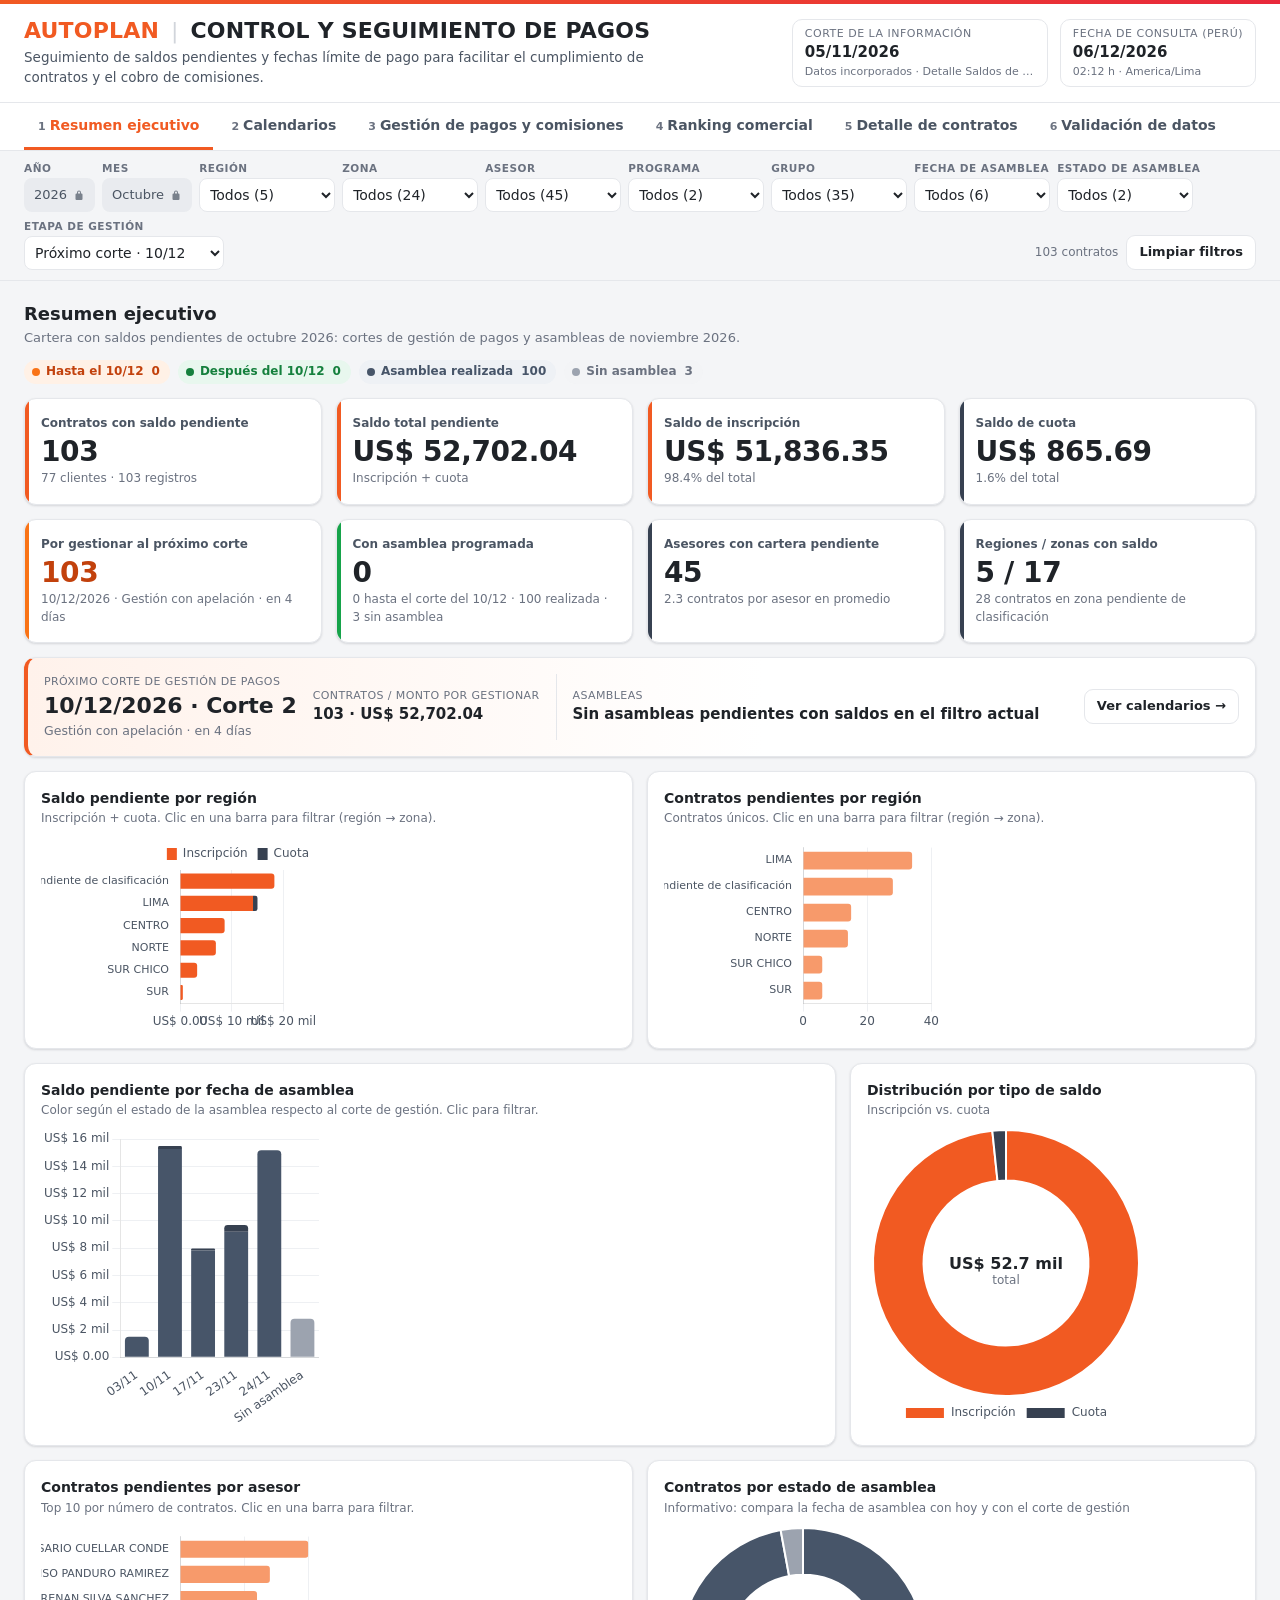
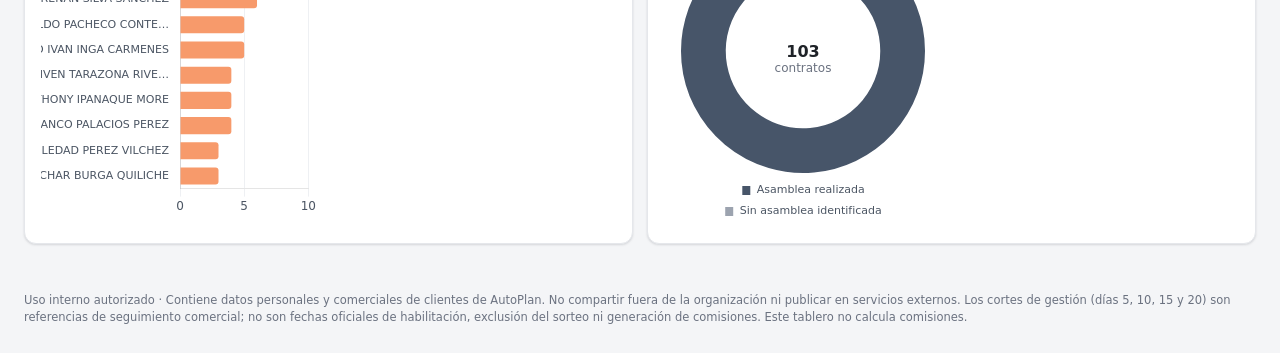
==== index.html @ 0f81c4f2 "Rename AutoPlan_Dashboard_Seguimiento_Pagos_05.11.2026 .html to index.html" ====
<!doctype html>
<html lang="es">
<head>
<meta charset="utf-8">
<meta name="viewport" content="width=device-width, initial-scale=1">
<meta name="robots" content="noindex, nofollow">
<title>AutoPlan · Control de Pagos y Comisiones</title>
<style>
:root{
  --brand:#F15A22; --brand-2:#E8283B; --brand-soft:#FFF2EB; --brand-ink:#B83A0C;
  --ink:#1F2328; --ink-2:#4B5563; --muted:#6B7280; --line:#E5E7EB; --line-2:#EEF0F3;
  --bg:#F4F5F7; --card:#FFFFFF;
  --rojo:#D92D20; --rojo-bg:#FEECEB;
  --naranja:#F97316; --naranja-bg:#FFF1E6;
  --amarillo:#EAB308; --amarillo-bg:#FEF8E1; --amarillo-ink:#8A5A00;
  --verde:#16A34A; --verde-bg:#E8F7EE;
  --realizada:#475569; --realizada-bg:#EEF1F5;
  --gris:#9CA3AF; --gris-bg:#F3F4F6;
  --cuota:#374151;
  --radius:12px; --shadow:0 1px 2px rgba(16,24,40,.06),0 1px 3px rgba(16,24,40,.08);
}
*{box-sizing:border-box}
html,body{margin:0}
body{background:var(--bg);color:var(--ink);font:14px/1.45 "Segoe UI",Inter,system-ui,-apple-system,Roboto,Arial,sans-serif;-webkit-font-smoothing:antialiased}
button,select,input{font:inherit;color:inherit}
.num,.mono{font-variant-numeric:tabular-nums}
.muted{color:var(--muted)}
small{color:var(--muted)}

/* ---------- Header ---------- */
.topbar{background:var(--card);border-bottom:1px solid var(--line);position:relative}
.topbar::before{content:"";position:absolute;inset:0 0 auto 0;height:4px;background:linear-gradient(90deg,var(--brand),var(--brand-2))}
.topbar-in{max-width:1480px;margin:0 auto;padding:18px 24px 14px;display:flex;gap:20px;align-items:center;justify-content:space-between;flex-wrap:wrap}
.brand{display:flex;align-items:center;gap:16px;min-width:0;flex:1 1 420px}
.brand .sub{max-width:640px}
.logo-fixed{height:46px;width:auto;border-radius:9px;display:block;flex:none;user-select:none;-webkit-user-drag:none;pointer-events:none}
.logo-slot{position:relative;height:48px;min-width:120px;max-width:180px;border:1.5px dashed #D1D5DB;border-radius:10px;display:flex;align-items:center;justify-content:center;cursor:pointer;color:var(--muted);font-size:12px;padding:0 10px;background:#FAFAFB;flex:none}
.logo-slot:hover{border-color:var(--brand);color:var(--brand)}
.logo-slot.has{border:none;background:none;padding:0;min-width:0}
.logo-slot img{height:44px;width:auto;max-width:180px;object-fit:contain;display:block}
.logo-slot img[hidden],.logo-slot span[hidden]{display:none}
.logo-x{position:absolute;top:-8px;right:-8px;width:20px;height:20px;border-radius:50%;border:1px solid var(--line);background:#fff;font-size:12px;line-height:18px;text-align:center;cursor:pointer;display:none;color:var(--muted)}
.logo-slot.has:hover .logo-x{display:block}
h1{font-size:22px;margin:0;letter-spacing:.2px;font-weight:800;color:var(--ink);line-height:1.2}
h1 .sep{color:#D1D5DB;font-weight:400;margin:0 4px}
h1 .b{color:var(--brand)}
.sub{margin:4px 0 0;color:var(--ink-2);font-size:13.5px}
.meta{display:flex;gap:12px;align-items:stretch;flex-wrap:wrap}
.meta-item{border:1px solid var(--line);border-radius:10px;padding:6px 12px;min-width:150px;background:#fff}
.meta-item .lbl{display:block;font-size:11px;text-transform:uppercase;letter-spacing:.5px;color:var(--muted)}
.meta-item strong{font-size:15px}
.meta-item small{display:block;font-size:11px;max-width:230px;white-space:nowrap;overflow:hidden;text-overflow:ellipsis}

/* ---------- Buttons ---------- */
.btn{display:inline-flex;align-items:center;gap:6px;border:1px solid var(--line);background:#fff;border-radius:9px;padding:7px 12px;cursor:pointer;font-weight:600;font-size:13px;white-space:nowrap}
.btn:hover{border-color:#cfd3d9;background:#FAFAFB}
.btn-primary{background:var(--brand);border-color:var(--brand);color:#fff}
.btn-primary:hover{background:#DD4C17;border-color:#DD4C17}
.btn-urgent{border-color:#F6C2BD;color:var(--rojo);background:#fff}
.btn-urgent.on{background:var(--rojo);color:#fff;border-color:var(--rojo)}
.btn-toggle.on{background:var(--ink);color:#fff;border-color:var(--ink)}
.btn svg{width:15px;height:15px}

/* ---------- Nav ---------- */
.tabs{background:var(--card);border-bottom:1px solid var(--line)}
.tabs-in{max-width:1480px;margin:0 auto;padding:0 24px;display:flex;gap:4px;overflow-x:auto}
.tab{border:0;background:none;padding:12px 14px;font-weight:600;color:var(--ink-2);cursor:pointer;border-bottom:3px solid transparent;white-space:nowrap}
.tab:hover{color:var(--ink)}
.tab.active{color:var(--brand);border-bottom-color:var(--brand)}
.tab .n{font-size:11px;color:var(--muted);margin-right:4px}

/* ---------- Filter bar ---------- */
.filterbar{position:sticky;top:0;z-index:20;background:rgba(244,245,247,.96);backdrop-filter:blur(6px);border-bottom:1px solid var(--line)}
.filterbar-in{max-width:1480px;margin:0 auto;padding:10px 24px;display:flex;gap:7px;flex-wrap:wrap;align-items:flex-end}
.fld{display:flex;flex-direction:column;gap:2px;min-width:0}
.fld label{font-size:10.5px;text-transform:uppercase;letter-spacing:.5px;color:var(--muted);font-weight:600}
.fld select{height:34px;border:1px solid var(--line);border-radius:8px;background:#fff;padding:0 6px;width:136px;max-width:100%}
.fld select.set{border-color:var(--brand);background:var(--brand-soft);color:var(--brand-ink);font-weight:600}
.locked{height:34px;display:flex;align-items:center;gap:6px;padding:0 10px;border-radius:8px;background:#E9EBEF;color:var(--ink-2);font-size:13px}
.locked svg{width:12px;height:12px;opacity:.7}
.fb-actions{display:flex;gap:8px;align-items:center;margin-left:auto}
#activeInfo{font-size:12px;color:var(--muted)}

/* ---------- Layout ---------- */
main{max-width:1480px;margin:0 auto;padding:20px 24px 48px}
.page{display:none}
.page.active{display:block}
.page-h{display:flex;justify-content:space-between;align-items:flex-end;gap:12px;flex-wrap:wrap;margin:0 0 14px}
.page-h h2{font-size:18px;margin:0}
.page-h p{margin:2px 0 0;color:var(--muted);font-size:13px}
.grid{display:grid;gap:14px}
.kpis{grid-template-columns:repeat(4,minmax(0,1fr))}
.g2{grid-template-columns:repeat(2,minmax(0,1fr))}
.g3{grid-template-columns:2fr 1fr 1fr}
.card{background:var(--card);border:1px solid var(--line);border-radius:var(--radius);box-shadow:var(--shadow);padding:16px;min-width:0}
.card h3{font-size:14px;margin:0 0 2px}
.card .hint{font-size:12px;color:var(--muted);margin:0 0 10px}
.mt{margin-top:14px}

/* KPI */
.kpi{position:relative;overflow:hidden}
.kpi .lbl{font-size:12px;color:var(--ink-2);font-weight:600}
.kpi .val{font-size:28px;font-weight:800;margin:4px 0 2px;letter-spacing:-.4px;font-variant-numeric:tabular-nums;line-height:1.15}
.kpi .foot{font-size:12px;color:var(--muted)}
.kpi::after{content:"";position:absolute;left:0;top:0;bottom:0;width:4px;background:var(--accent,var(--line))}
.kpi.k-brand{--accent:var(--brand)}
.kpi.k-dark{--accent:var(--cuota)}
.kpi.k-rojo{--accent:var(--rojo)} .kpi.k-rojo .val{color:var(--rojo)}
.kpi.k-naranja{--accent:var(--naranja)} .kpi.k-naranja .val{color:#C2410C}
.kpi.k-verde{--accent:var(--verde)}
.kpi.clickable{cursor:pointer} .kpi.clickable:hover{border-color:#cfd3d9}

.callout{display:flex;gap:16px;align-items:center;flex-wrap:wrap;border-left:4px solid var(--brand);background:linear-gradient(90deg,var(--brand-soft),#fff 60%)}
.callout .big{font-size:22px;font-weight:800}
.callout .sep{width:1px;align-self:stretch;background:var(--line)}
.callout .it .l{font-size:11px;text-transform:uppercase;color:var(--muted);letter-spacing:.4px}
.callout .it .v{font-weight:700;font-size:15px}

.chart-box{position:relative;height:300px}
.chart-box.tall{height:auto}

/* Badges */
.pri{display:inline-flex;align-items:center;gap:6px;padding:2px 9px 2px 7px;border-radius:999px;font-size:12px;font-weight:600;white-space:nowrap}
.pri i{width:8px;height:8px;border-radius:50%;display:inline-block;background:currentColor}
.pri-ANTES{background:var(--naranja-bg);color:#C2410C}
.pri-ANTES i{background:var(--naranja)}
.pri-PROG{background:var(--verde-bg);color:#15803D}
.pri-REALIZADA{background:var(--realizada-bg);color:var(--realizada)}
.pri-GRIS{background:var(--gris-bg);color:#6B7280}
.pri-GRIS i{background:var(--gris)}
.tag{display:inline-block;font-size:11px;font-weight:700;padding:1px 7px;border-radius:6px;background:#F1F2F4;color:var(--ink-2);white-space:nowrap}
.tag.inaug{background:#EDE9FE;color:#5B21B6}
.tag.hot{background:var(--brand);color:#fff}
.tag.crit{background:var(--rojo);color:#fff}

/* Legend semáforo */
.legend{display:flex;gap:8px;flex-wrap:wrap}
.legend .pri{cursor:pointer;border:1px solid transparent}
.legend .pri b{font-weight:800;margin-left:2px}
.legend .pri{transition:box-shadow .12s,border-color .12s}
.legend .pri:hover{border-color:currentColor}
.legend .pri.sel{border:1.5px solid currentColor;box-shadow:0 0 0 2px #fff,0 0 0 3.5px currentColor;font-weight:800}
.legend .pri-ANTES.sel{background:#FFDDC2} .legend .pri-PROG.sel{background:#C9EDD6} .legend .pri-REALIZADA.sel{background:#DCE2EA} .legend .pri-GRIS.sel{background:#E5E7EB}

/* Tables */
.toolbar{display:flex;gap:8px;flex-wrap:wrap;align-items:center;margin-bottom:10px}
.search{position:relative;flex:1 1 260px;max-width:380px}
.search input{width:100%;height:36px;border:1px solid var(--line);border-radius:9px;padding:0 10px 0 32px;background:#fff}
.search input:focus,.fld select:focus{outline:2px solid #FBD3C2;border-color:var(--brand)}
.search svg{position:absolute;left:10px;top:10px;width:16px;height:16px;color:var(--muted)}
.toolbar select{height:36px;border:1px solid var(--line);border-radius:9px;background:#fff;padding:0 8px}
.count{font-size:12.5px;color:var(--muted);margin-left:auto}
.tbl-wrap{overflow:auto;max-height:68vh;border:1px solid var(--line);border-radius:10px;background:#fff}
table{border-collapse:separate;border-spacing:0;width:100%;font-size:13px}
th{position:sticky;top:0;z-index:2;background:#F8F9FA;text-align:left;font-weight:700;font-size:11.5px;text-transform:uppercase;letter-spacing:.3px;color:var(--ink-2);padding:9px 10px;border-bottom:1px solid var(--line);white-space:nowrap;cursor:pointer;user-select:none}
th:hover{color:var(--ink)}
th.sorted{color:var(--brand-ink)}
th .arr{font-size:10px;margin-left:3px}
td{padding:8px 10px;border-bottom:1px solid var(--line-2);vertical-align:middle;white-space:nowrap}
td.wrap{white-space:normal;min-width:190px;max-width:260px}
td.num,th.num{text-align:right}
td small{display:block;font-size:11px}
tbody tr:hover td{background:#FFF8F4}
tr.row-ANTES td:first-child{box-shadow:inset 3px 0 var(--naranja)}
.day.corte{cursor:pointer;background:#F8FAFC;border-color:#CBD5E1}
.day.corte:hover{border-color:var(--ink-2)}
.day.corte.sel{border-color:var(--ink);box-shadow:inset 0 0 0 1px var(--ink)}
.day .ct{margin-top:4px;padding:3px 5px;border-radius:6px;background:#E9EDF3;line-height:1.25}
.day .ct b{display:block;font-size:12px;color:var(--ink)}
.day .ct span{font-size:10.5px;color:var(--ink-2)}
.sec-t{font-size:15px;margin:4px 0 10px;display:flex;gap:8px;align-items:center}
.sec-t .lt{display:inline-flex;width:24px;height:24px;border-radius:7px;align-items:center;justify-content:center;background:var(--ink);color:#fff;font-size:12px}
.g21{grid-template-columns:minmax(0,2fr) minmax(0,1fr)}
.fld select#f-etapa{width:200px}
td.strong{font-weight:700}
.star{color:var(--brand);font-weight:800;margin-right:4px}
.empty{padding:28px;text-align:center;color:var(--muted)}
.t-rojo{color:var(--rojo)}

/* Asesor cards */
.asesores{display:grid;grid-auto-flow:column;grid-auto-columns:minmax(230px,1fr);gap:10px;overflow-x:auto;padding-bottom:6px}
.as-card{border:1px solid var(--line);border-radius:10px;padding:10px 12px;background:#fff;cursor:pointer;text-align:left}
.as-card:hover{border-color:#cfd3d9}
.as-card.sel{border-color:var(--brand);background:var(--brand-soft)}
.as-card .nm{font-weight:700;font-size:13px;line-height:1.25;overflow:hidden;text-overflow:ellipsis;white-space:nowrap}
.as-card .sd{font-size:11.5px;color:var(--muted);white-space:nowrap;overflow:hidden;text-overflow:ellipsis}
.as-card .row{display:flex;justify-content:space-between;margin-top:6px;font-size:12.5px}
.as-card .row b{font-variant-numeric:tabular-nums}
.as-card .chips{display:flex;gap:4px;margin-top:6px;flex-wrap:wrap}
.mini{font-size:11px;font-weight:700;padding:1px 6px;border-radius:5px}

/* Calendar */
.cal{display:grid;grid-template-columns:repeat(7,minmax(0,1fr));gap:6px}
.cal .dow{font-size:11px;text-transform:uppercase;color:var(--muted);text-align:center;font-weight:700;padding-bottom:2px}
.day{min-height:92px;border:1px solid var(--line-2);border-radius:9px;padding:6px 7px;background:#fff;font-size:12px;position:relative}
.day.out{background:transparent;border-style:dashed;border-color:transparent}
.day .dn{font-weight:700;color:var(--ink-2)}
.day.today{outline:2px solid var(--ink);outline-offset:-1px}
.day.today .dn::after{content:" · hoy";font-weight:600;color:var(--muted);font-size:11px}
.day.has{cursor:pointer;background:#FFFBF8;border-color:#F9C9B3}
.day.has:hover{border-color:var(--brand)}
.day .ev{margin-top:4px;padding:3px 5px;border-radius:6px;background:var(--brand-soft);line-height:1.25}
.day .ev b{display:block;font-size:12px;color:var(--brand-ink)}
.day .ev span{font-size:11px;color:var(--ink-2)}
.day .prevmark{margin-top:4px;font-size:10.5px;font-weight:700;color:var(--rojo);background:var(--rojo-bg);border-radius:5px;padding:1px 5px;display:inline-block}
.day.past .dn{color:#B0B5BD}

.timeline{display:flex;flex-direction:column;gap:10px}
.asm{display:grid;grid-template-columns:96px 1fr auto;gap:14px;align-items:center;border:1px solid var(--line);border-radius:12px;padding:12px 14px;background:#fff;cursor:pointer;position:relative}
.asm:hover{border-color:#cfd3d9;box-shadow:var(--shadow)}
.asm.crit{border-color:#F4B4AE;background:linear-gradient(90deg,#FFF6F5,#fff 45%)}
.asm.zero{opacity:.62}
.asm .dt{text-align:center;border-right:1px solid var(--line);padding-right:12px}
.asm .dt .d{font-size:28px;font-weight:800;line-height:1}
.asm .dt .m{font-size:11px;text-transform:uppercase;color:var(--muted);font-weight:700}
.asm .dt .h{font-size:11.5px;color:var(--ink-2);margin-top:2px}
.asm .ttl{font-weight:700;font-size:14.5px;display:flex;gap:8px;align-items:center;flex-wrap:wrap}
.asm .facts{display:flex;gap:18px;flex-wrap:wrap;margin-top:6px;font-size:12.5px;color:var(--ink-2)}
.asm .facts b{color:var(--ink);font-variant-numeric:tabular-nums}
.asm .right{text-align:right;display:flex;flex-direction:column;gap:6px;align-items:flex-end}
.asm .amt{font-size:20px;font-weight:800;font-variant-numeric:tabular-nums}
.asm .bar{height:4px;border-radius:2px;background:var(--line-2);margin-top:8px;overflow:hidden}
.asm .bar span{display:block;height:100%;background:var(--brand)}

/* Ranking */
.seg{display:inline-flex;border:1px solid var(--line);border-radius:9px;overflow:hidden;background:#fff}
.seg button{border:0;background:none;padding:7px 14px;font-weight:600;cursor:pointer;color:var(--ink-2)}
.seg button.on{background:var(--ink);color:#fff}
.pbar{display:flex;align-items:center;gap:8px;min-width:150px}
.pbar .t{flex:1;height:6px;border-radius:3px;background:var(--line-2);overflow:hidden}
.pbar .t span{display:block;height:100%;background:var(--brand)}
.pbar em{font-style:normal;font-size:11.5px;color:var(--muted);width:42px;text-align:right}
.rk{display:inline-flex;width:24px;height:24px;border-radius:7px;align-items:center;justify-content:center;font-weight:800;font-size:12px;background:#F1F2F4}
.rk.top{background:var(--brand);color:#fff}
.note{font-size:12.5px;color:var(--ink-2);background:#F8F9FA;border:1px solid var(--line);border-radius:10px;padding:10px 12px}
.note b{color:var(--ink)}

/* Validation */
.vgrid{display:grid;grid-template-columns:repeat(4,minmax(0,1fr));gap:10px}
.vbox{border:1px solid var(--line);border-radius:10px;padding:10px 12px;background:#fff}
.vbox .l{font-size:11.5px;color:var(--muted)}
.vbox .v{font-size:18px;font-weight:800;font-variant-numeric:tabular-nums}
.ok{color:var(--verde);font-weight:700}
.bad{color:var(--rojo);font-weight:700}
details.issue{border:1px solid var(--line);border-radius:10px;background:#fff;margin-top:8px}
details.issue summary{padding:10px 12px;cursor:pointer;display:flex;justify-content:space-between;gap:10px;align-items:center;font-weight:600;list-style:none}
details.issue summary::-webkit-details-marker{display:none}
details.issue summary::before{content:"▸";color:var(--muted);margin-right:6px}
details.issue[open] summary::before{content:"▾"}
details.issue summary .lft{flex:1}
details.issue .body{padding:0 12px 12px}
.cnt{font-variant-numeric:tabular-nums;font-weight:800;padding:1px 9px;border-radius:999px;font-size:12px}
.cnt.z{background:var(--verde-bg);color:#15803D}
.cnt.nz{background:var(--amarillo-bg);color:var(--amarillo-ink)}
ul.rules{margin:6px 0 0;padding-left:18px;color:var(--ink-2)}
ul.rules li{margin:3px 0}

/* Modal */
.modal{position:fixed;inset:0;background:rgba(17,24,39,.45);display:none;align-items:flex-start;justify-content:center;z-index:50;padding:5vh 16px;overflow:auto}
.modal.open{display:flex}
.modal-card{background:#fff;border-radius:14px;max-width:1200px;width:100%;box-shadow:0 20px 50px rgba(0,0,0,.25)}
#mTable table{font-size:12.5px}
#mTable th{white-space:normal;line-height:1.25;vertical-align:bottom}
#mTable th,#mTable td{padding:7px 8px}
#mTable td.mw{white-space:normal;min-width:72px;max-width:130px;line-height:1.3}
#mTable td.wrap-asesor{min-width:120px;max-width:210px}
#mTable td small{white-space:normal}
@media (max-width:1100px){#mTable table{font-size:12px}#mTable th,#mTable td{padding:6px 5px}#mTable th{font-size:10.5px}.modal{padding:3vh 10px}.modal-b{padding:12px}}
.modal-h{display:flex;justify-content:space-between;align-items:flex-start;gap:12px;padding:16px 18px;border-bottom:1px solid var(--line)}
.modal-h h3{margin:0;font-size:17px}
.modal-b{padding:14px 18px 18px}
.x{border:0;background:#F1F2F4;width:32px;height:32px;border-radius:8px;cursor:pointer;font-size:18px;line-height:1}

.toast{position:fixed;bottom:20px;left:50%;transform:translateX(-50%);background:var(--ink);color:#fff;padding:10px 16px;border-radius:10px;font-size:13px;z-index:60;display:none;max-width:90vw}
.toast.err{background:var(--rojo)}
.loading{position:fixed;inset:0;background:rgba(255,255,255,.7);display:none;align-items:center;justify-content:center;z-index:70;font-weight:700}

.footer{max-width:1480px;margin:0 auto;padding:0 24px 28px;font-size:11.5px;color:var(--muted)}

/* Detalle · vista resumida */
#detDetallada[hidden],#detResumida[hidden]{display:none}
.rs-kpis .vbox{border-left:4px solid var(--line)}
.rs-kpis .vbox.k1{border-left-color:var(--brand)} .rs-kpis .vbox.k2{border-left-color:var(--cuota)}
.rs-kpis .vbox.k3{border-left-color:var(--naranja)} .rs-kpis .vbox.k3 .v{color:#C2410C}
.rs-kpis .vbox.k4{border-left-color:var(--rojo)} .rs-kpis .vbox.k4 .v{color:var(--rojo)}
.rs-kpis .vbox .f{font-size:11px;color:var(--muted)}
.rs-leg{display:inline-flex;gap:6px;flex-wrap:wrap;margin-left:8px}
#tblResumida{max-height:70vh}
#tblResumida table{font-size:13px}
#tblResumida th{background:var(--brand);color:#fff;border-bottom:0;cursor:default}
#tblResumida td{padding:5px 10px}
#tblResumida tr.lv td{cursor:pointer}
#tblResumida tr.lv-R td{background:#FFF2EB;font-weight:700;border-bottom:1px solid #F9D3C0}
#tblResumida tr.lv-Z td{background:#FCFCFD}
#tblResumida tr.lv-A td{background:#fff}
#tblResumida tr.lv:hover td{background:#FFF8F4}
#tblResumida tr.lv-A.open td{background:var(--brand-soft)}
.car{display:inline-block;width:14px;color:var(--brand);font-size:10px;transition:transform .12s}
.open>td .car,.car.o{transform:rotate(90deg)}
.cnum{display:inline-block;min-width:26px;text-align:center;font-weight:800;font-variant-numeric:tabular-nums;padding:0 7px;border-radius:999px;background:#F1F2F4;color:var(--ink)}
tr.lv-R .cnum{background:var(--brand);color:#fff}
td.sub{padding:4px 10px 10px 58px !important;background:#FFFBF8 !important;cursor:default}
.subt{font-size:11px;font-weight:800;letter-spacing:.4px;text-transform:uppercase;color:var(--brand-ink);margin:4px 0}
.subtbl{width:auto;min-width:560px;border:1px solid var(--line);border-radius:8px;overflow:hidden;background:#fff}
.subtbl th{position:static;background:#F8F9FA !important;color:var(--ink-2) !important;padding:5px 10px;font-size:10.5px;border-bottom:1px solid var(--line) !important}
.subtbl td{padding:4px 10px !important;border-bottom:1px solid var(--line-2)}
.subtbl tr:last-child td{border-bottom:0}
.lim{display:inline-flex;align-items:center;gap:5px;padding:1px 8px;border-radius:999px;font-size:12px;font-weight:700;white-space:nowrap;font-variant-numeric:tabular-nums}
.lim::before{content:"";width:7px;height:7px;border-radius:50%;background:currentColor}
.lim-VENC{background:var(--rojo-bg);color:var(--rojo)}
.lim-PROX{background:var(--naranja-bg);color:#C2410C}
.lim-VIG{background:#F3F4F6;color:var(--ink)}
.lim-OK{background:var(--verde-bg);color:#15803D}
.lim-NA{background:var(--gris-bg);color:#6B7280}
.lim small{display:inline;font-weight:600;font-size:10.5px;color:inherit;opacity:.85}
.lim-x{font-size:10.5px;font-weight:700;color:var(--rojo);margin-left:6px}

@media (max-width:1180px){
  .kpis{grid-template-columns:repeat(2,minmax(0,1fr))}
  .g3{grid-template-columns:1fr 1fr}
  .g3>.span-full{grid-column:1/-1}
  .vgrid{grid-template-columns:repeat(2,minmax(0,1fr))}
  .fld select{width:140px}
}
@media (max-width:820px){
  .g2,.g3,.g21{grid-template-columns:1fr}
  .topbar-in,.filterbar-in,main,.tabs-in,.footer{padding-left:16px;padding-right:16px}
  .asm{grid-template-columns:70px 1fr}
  .asm .right{grid-column:1/-1;align-items:flex-start;text-align:left}
  .fld{flex:1 1 140px}
  .fld select{width:100%}
  .filterbar{position:static}
  .cal .day{min-height:70px;font-size:11px}
}
@media print{.filterbar,.tabs,.toolbar .btn{display:none}}
</style>
<link rel="stylesheet" href="style.css">
<script>/*!
 * Chart.js v4.4.1
 * https://www.chartjs.org
 * (c) 2023 Chart.js Contributors
 * Released under the MIT License
 */
!function(t,e){"object"==typeof exports&&"undefined"!=typeof module?module.exports=e():"function"==typeof define&&define.amd?define(e):(t="undefined"!=typeof globalThis?globalThis:t||self).Chart=e()}(this,(function(){"use strict";var t=Object.freeze({__proto__:null,get Colors(){return Go},get Decimation(){return Qo},get Filler(){return ma},get Legend(){return ya},get SubTitle(){return ka},get Title(){return Ma},get Tooltip(){return Ba}});function e(){}const i=(()=>{let t=0;return()=>t++})();function s(t){return null==t}function n(t){if(Array.isArray&&Array.isArray(t))return!0;const e=Object.prototype.toString.call(t);return"[object"===e.slice(0,7)&&"Array]"===e.slice(-6)}function o(t){return null!==t&&"[object Object]"===Object.prototype.toString.call(t)}function a(t){return("number"==typeof t||t instanceof Number)&&isFinite(+t)}function r(t,e){return a(t)?t:e}function l(t,e){return void 0===t?e:t}const h=(t,e)=>"string"==typeof t&&t.endsWith("%")?parseFloat(t)/100:+t/e,c=(t,e)=>"string"==typeof t&&t.endsWith("%")?parseFloat(t)/100*e:+t;function d(t,e,i){if(t&&"function"==typeof t.call)return t.apply(i,e)}function u(t,e,i,s){let a,r,l;if(n(t))if(r=t.length,s)for(a=r-1;a>=0;a--)e.call(i,t[a],a);else for(a=0;a<r;a++)e.call(i,t[a],a);else if(o(t))for(l=Object.keys(t),r=l.length,a=0;a<r;a++)e.call(i,t[l[a]],l[a])}function f(t,e){let i,s,n,o;if(!t||!e||t.length!==e.length)return!1;for(i=0,s=t.length;i<s;++i)if(n=t[i],o=e[i],n.datasetIndex!==o.datasetIndex||n.index!==o.index)return!1;return!0}function g(t){if(n(t))return t.map(g);if(o(t)){const e=Object.create(null),i=Object.keys(t),s=i.length;let n=0;for(;n<s;++n)e[i[n]]=g(t[i[n]]);return e}return t}function p(t){return-1===["__proto__","prototype","constructor"].indexOf(t)}function m(t,e,i,s){if(!p(t))return;const n=e[t],a=i[t];o(n)&&o(a)?b(n,a,s):e[t]=g(a)}function b(t,e,i){const s=n(e)?e:[e],a=s.length;if(!o(t))return t;const r=(i=i||{}).merger||m;let l;for(let e=0;e<a;++e){if(l=s[e],!o(l))continue;const n=Object.keys(l);for(let e=0,s=n.length;e<s;++e)r(n[e],t,l,i)}return t}function x(t,e){return b(t,e,{merger:_})}function _(t,e,i){if(!p(t))return;const s=e[t],n=i[t];o(s)&&o(n)?x(s,n):Object.prototype.hasOwnProperty.call(e,t)||(e[t]=g(n))}const y={"":t=>t,x:t=>t.x,y:t=>t.y};function v(t){const e=t.split("."),i=[];let s="";for(const t of e)s+=t,s.endsWith("\\")?s=s.slice(0,-1)+".":(i.push(s),s="");return i}function M(t,e){const i=y[e]||(y[e]=function(t){const e=v(t);return t=>{for(const i of e){if(""===i)break;t=t&&t[i]}return t}}(e));return i(t)}function w(t){return t.charAt(0).toUpperCase()+t.slice(1)}const k=t=>void 0!==t,S=t=>"function"==typeof t,P=(t,e)=>{if(t.size!==e.size)return!1;for(const i of t)if(!e.has(i))return!1;return!0};function D(t){return"mouseup"===t.type||"click"===t.type||"contextmenu"===t.type}const C=Math.PI,O=2*C,A=O+C,T=Number.POSITIVE_INFINITY,L=C/180,E=C/2,R=C/4,I=2*C/3,z=Math.log10,F=Math.sign;function V(t,e,i){return Math.abs(t-e)<i}function B(t){const e=Math.round(t);t=V(t,e,t/1e3)?e:t;const i=Math.pow(10,Math.floor(z(t))),s=t/i;return(s<=1?1:s<=2?2:s<=5?5:10)*i}function W(t){const e=[],i=Math.sqrt(t);let s;for(s=1;s<i;s++)t%s==0&&(e.push(s),e.push(t/s));return i===(0|i)&&e.push(i),e.sort(((t,e)=>t-e)).pop(),e}function N(t){return!isNaN(parseFloat(t))&&isFinite(t)}function H(t,e){const i=Math.round(t);return i-e<=t&&i+e>=t}function j(t,e,i){let s,n,o;for(s=0,n=t.length;s<n;s++)o=t[s][i],isNaN(o)||(e.min=Math.min(e.min,o),e.max=Math.max(e.max,o))}function $(t){return t*(C/180)}function Y(t){return t*(180/C)}function U(t){if(!a(t))return;let e=1,i=0;for(;Math.round(t*e)/e!==t;)e*=10,i++;return i}function X(t,e){const i=e.x-t.x,s=e.y-t.y,n=Math.sqrt(i*i+s*s);let o=Math.atan2(s,i);return o<-.5*C&&(o+=O),{angle:o,distance:n}}function q(t,e){return Math.sqrt(Math.pow(e.x-t.x,2)+Math.pow(e.y-t.y,2))}function K(t,e){return(t-e+A)%O-C}function G(t){return(t%O+O)%O}function Z(t,e,i,s){const n=G(t),o=G(e),a=G(i),r=G(o-n),l=G(a-n),h=G(n-o),c=G(n-a);return n===o||n===a||s&&o===a||r>l&&h<c}function J(t,e,i){return Math.max(e,Math.min(i,t))}function Q(t){return J(t,-32768,32767)}function tt(t,e,i,s=1e-6){return t>=Math.min(e,i)-s&&t<=Math.max(e,i)+s}function et(t,e,i){i=i||(i=>t[i]<e);let s,n=t.length-1,o=0;for(;n-o>1;)s=o+n>>1,i(s)?o=s:n=s;return{lo:o,hi:n}}const it=(t,e,i,s)=>et(t,i,s?s=>{const n=t[s][e];return n<i||n===i&&t[s+1][e]===i}:s=>t[s][e]<i),st=(t,e,i)=>et(t,i,(s=>t[s][e]>=i));function nt(t,e,i){let s=0,n=t.length;for(;s<n&&t[s]<e;)s++;for(;n>s&&t[n-1]>i;)n--;return s>0||n<t.length?t.slice(s,n):t}const ot=["push","pop","shift","splice","unshift"];function at(t,e){t._chartjs?t._chartjs.listeners.push(e):(Object.defineProperty(t,"_chartjs",{configurable:!0,enumerable:!1,value:{listeners:[e]}}),ot.forEach((e=>{const i="_onData"+w(e),s=t[e];Object.defineProperty(t,e,{configurable:!0,enumerable:!1,value(...e){const n=s.apply(this,e);return t._chartjs.listeners.forEach((t=>{"function"==typeof t[i]&&t[i](...e)})),n}})})))}function rt(t,e){const i=t._chartjs;if(!i)return;const s=i.listeners,n=s.indexOf(e);-1!==n&&s.splice(n,1),s.length>0||(ot.forEach((e=>{delete t[e]})),delete t._chartjs)}function lt(t){const e=new Set(t);return e.size===t.length?t:Array.from(e)}const ht="undefined"==typeof window?function(t){return t()}:window.requestAnimationFrame;function ct(t,e){let i=[],s=!1;return function(...n){i=n,s||(s=!0,ht.call(window,(()=>{s=!1,t.apply(e,i)})))}}function dt(t,e){let i;return function(...s){return e?(clearTimeout(i),i=setTimeout(t,e,s)):t.apply(this,s),e}}const ut=t=>"start"===t?"left":"end"===t?"right":"center",ft=(t,e,i)=>"start"===t?e:"end"===t?i:(e+i)/2,gt=(t,e,i,s)=>t===(s?"left":"right")?i:"center"===t?(e+i)/2:e;function pt(t,e,i){const s=e.length;let n=0,o=s;if(t._sorted){const{iScale:a,_parsed:r}=t,l=a.axis,{min:h,max:c,minDefined:d,maxDefined:u}=a.getUserBounds();d&&(n=J(Math.min(it(r,l,h).lo,i?s:it(e,l,a.getPixelForValue(h)).lo),0,s-1)),o=u?J(Math.max(it(r,a.axis,c,!0).hi+1,i?0:it(e,l,a.getPixelForValue(c),!0).hi+1),n,s)-n:s-n}return{start:n,count:o}}function mt(t){const{xScale:e,yScale:i,_scaleRanges:s}=t,n={xmin:e.min,xmax:e.max,ymin:i.min,ymax:i.max};if(!s)return t._scaleRanges=n,!0;const o=s.xmin!==e.min||s.xmax!==e.max||s.ymin!==i.min||s.ymax!==i.max;return Object.assign(s,n),o}class bt{constructor(){this._request=null,this._charts=new Map,this._running=!1,this._lastDate=void 0}_notify(t,e,i,s){const n=e.listeners[s],o=e.duration;n.forEach((s=>s({chart:t,initial:e.initial,numSteps:o,currentStep:Math.min(i-e.start,o)})))}_refresh(){this._request||(this._running=!0,this._request=ht.call(window,(()=>{this._update(),this._request=null,this._running&&this._refresh()})))}_update(t=Date.now()){let e=0;this._charts.forEach(((i,s)=>{if(!i.running||!i.items.length)return;const n=i.items;let o,a=n.length-1,r=!1;for(;a>=0;--a)o=n[a],o._active?(o._total>i.duration&&(i.duration=o._total),o.tick(t),r=!0):(n[a]=n[n.length-1],n.pop());r&&(s.draw(),this._notify(s,i,t,"progress")),n.length||(i.running=!1,this._notify(s,i,t,"complete"),i.initial=!1),e+=n.length})),this._lastDate=t,0===e&&(this._running=!1)}_getAnims(t){const e=this._charts;let i=e.get(t);return i||(i={running:!1,initial:!0,items:[],listeners:{complete:[],progress:[]}},e.set(t,i)),i}listen(t,e,i){this._getAnims(t).listeners[e].push(i)}add(t,e){e&&e.length&&this._getAnims(t).items.push(...e)}has(t){return this._getAnims(t).items.length>0}start(t){const e=this._charts.get(t);e&&(e.running=!0,e.start=Date.now(),e.duration=e.items.reduce(((t,e)=>Math.max(t,e._duration)),0),this._refresh())}running(t){if(!this._running)return!1;const e=this._charts.get(t);return!!(e&&e.running&&e.items.length)}stop(t){const e=this._charts.get(t);if(!e||!e.items.length)return;const i=e.items;let s=i.length-1;for(;s>=0;--s)i[s].cancel();e.items=[],this._notify(t,e,Date.now(),"complete")}remove(t){return this._charts.delete(t)}}var xt=new bt;
/*!
 * @kurkle/color v0.3.2
 * https://github.com/kurkle/color#readme
 * (c) 2023 Jukka Kurkela
 * Released under the MIT License
 */function _t(t){return t+.5|0}const yt=(t,e,i)=>Math.max(Math.min(t,i),e);function vt(t){return yt(_t(2.55*t),0,255)}function Mt(t){return yt(_t(255*t),0,255)}function wt(t){return yt(_t(t/2.55)/100,0,1)}function kt(t){return yt(_t(100*t),0,100)}const St={0:0,1:1,2:2,3:3,4:4,5:5,6:6,7:7,8:8,9:9,A:10,B:11,C:12,D:13,E:14,F:15,a:10,b:11,c:12,d:13,e:14,f:15},Pt=[..."0123456789ABCDEF"],Dt=t=>Pt[15&t],Ct=t=>Pt[(240&t)>>4]+Pt[15&t],Ot=t=>(240&t)>>4==(15&t);function At(t){var e=(t=>Ot(t.r)&&Ot(t.g)&&Ot(t.b)&&Ot(t.a))(t)?Dt:Ct;return t?"#"+e(t.r)+e(t.g)+e(t.b)+((t,e)=>t<255?e(t):"")(t.a,e):void 0}const Tt=/^(hsla?|hwb|hsv)\(\s*([-+.e\d]+)(?:deg)?[\s,]+([-+.e\d]+)%[\s,]+([-+.e\d]+)%(?:[\s,]+([-+.e\d]+)(%)?)?\s*\)$/;function Lt(t,e,i){const s=e*Math.min(i,1-i),n=(e,n=(e+t/30)%12)=>i-s*Math.max(Math.min(n-3,9-n,1),-1);return[n(0),n(8),n(4)]}function Et(t,e,i){const s=(s,n=(s+t/60)%6)=>i-i*e*Math.max(Math.min(n,4-n,1),0);return[s(5),s(3),s(1)]}function Rt(t,e,i){const s=Lt(t,1,.5);let n;for(e+i>1&&(n=1/(e+i),e*=n,i*=n),n=0;n<3;n++)s[n]*=1-e-i,s[n]+=e;return s}function It(t){const e=t.r/255,i=t.g/255,s=t.b/255,n=Math.max(e,i,s),o=Math.min(e,i,s),a=(n+o)/2;let r,l,h;return n!==o&&(h=n-o,l=a>.5?h/(2-n-o):h/(n+o),r=function(t,e,i,s,n){return t===n?(e-i)/s+(e<i?6:0):e===n?(i-t)/s+2:(t-e)/s+4}(e,i,s,h,n),r=60*r+.5),[0|r,l||0,a]}function zt(t,e,i,s){return(Array.isArray(e)?t(e[0],e[1],e[2]):t(e,i,s)).map(Mt)}function Ft(t,e,i){return zt(Lt,t,e,i)}function Vt(t){return(t%360+360)%360}function Bt(t){const e=Tt.exec(t);let i,s=255;if(!e)return;e[5]!==i&&(s=e[6]?vt(+e[5]):Mt(+e[5]));const n=Vt(+e[2]),o=+e[3]/100,a=+e[4]/100;return i="hwb"===e[1]?function(t,e,i){return zt(Rt,t,e,i)}(n,o,a):"hsv"===e[1]?function(t,e,i){return zt(Et,t,e,i)}(n,o,a):Ft(n,o,a),{r:i[0],g:i[1],b:i[2],a:s}}const Wt={x:"dark",Z:"light",Y:"re",X:"blu",W:"gr",V:"medium",U:"slate",A:"ee",T:"ol",S:"or",B:"ra",C:"lateg",D:"ights",R:"in",Q:"turquois",E:"hi",P:"ro",O:"al",N:"le",M:"de",L:"yello",F:"en",K:"ch",G:"arks",H:"ea",I:"ightg",J:"wh"},Nt={OiceXe:"f0f8ff",antiquewEte:"faebd7",aqua:"ffff",aquamarRe:"7fffd4",azuY:"f0ffff",beige:"f5f5dc",bisque:"ffe4c4",black:"0",blanKedOmond:"ffebcd",Xe:"ff",XeviTet:"8a2be2",bPwn:"a52a2a",burlywood:"deb887",caMtXe:"5f9ea0",KartYuse:"7fff00",KocTate:"d2691e",cSO:"ff7f50",cSnflowerXe:"6495ed",cSnsilk:"fff8dc",crimson:"dc143c",cyan:"ffff",xXe:"8b",xcyan:"8b8b",xgTMnPd:"b8860b",xWay:"a9a9a9",xgYF:"6400",xgYy:"a9a9a9",xkhaki:"bdb76b",xmagFta:"8b008b",xTivegYF:"556b2f",xSange:"ff8c00",xScEd:"9932cc",xYd:"8b0000",xsOmon:"e9967a",xsHgYF:"8fbc8f",xUXe:"483d8b",xUWay:"2f4f4f",xUgYy:"2f4f4f",xQe:"ced1",xviTet:"9400d3",dAppRk:"ff1493",dApskyXe:"bfff",dimWay:"696969",dimgYy:"696969",dodgerXe:"1e90ff",fiYbrick:"b22222",flSOwEte:"fffaf0",foYstWAn:"228b22",fuKsia:"ff00ff",gaRsbSo:"dcdcdc",ghostwEte:"f8f8ff",gTd:"ffd700",gTMnPd:"daa520",Way:"808080",gYF:"8000",gYFLw:"adff2f",gYy:"808080",honeyMw:"f0fff0",hotpRk:"ff69b4",RdianYd:"cd5c5c",Rdigo:"4b0082",ivSy:"fffff0",khaki:"f0e68c",lavFMr:"e6e6fa",lavFMrXsh:"fff0f5",lawngYF:"7cfc00",NmoncEffon:"fffacd",ZXe:"add8e6",ZcSO:"f08080",Zcyan:"e0ffff",ZgTMnPdLw:"fafad2",ZWay:"d3d3d3",ZgYF:"90ee90",ZgYy:"d3d3d3",ZpRk:"ffb6c1",ZsOmon:"ffa07a",ZsHgYF:"20b2aa",ZskyXe:"87cefa",ZUWay:"778899",ZUgYy:"778899",ZstAlXe:"b0c4de",ZLw:"ffffe0",lime:"ff00",limegYF:"32cd32",lRF:"faf0e6",magFta:"ff00ff",maPon:"800000",VaquamarRe:"66cdaa",VXe:"cd",VScEd:"ba55d3",VpurpN:"9370db",VsHgYF:"3cb371",VUXe:"7b68ee",VsprRggYF:"fa9a",VQe:"48d1cc",VviTetYd:"c71585",midnightXe:"191970",mRtcYam:"f5fffa",mistyPse:"ffe4e1",moccasR:"ffe4b5",navajowEte:"ffdead",navy:"80",Tdlace:"fdf5e6",Tive:"808000",TivedBb:"6b8e23",Sange:"ffa500",SangeYd:"ff4500",ScEd:"da70d6",pOegTMnPd:"eee8aa",pOegYF:"98fb98",pOeQe:"afeeee",pOeviTetYd:"db7093",papayawEp:"ffefd5",pHKpuff:"ffdab9",peru:"cd853f",pRk:"ffc0cb",plum:"dda0dd",powMrXe:"b0e0e6",purpN:"800080",YbeccapurpN:"663399",Yd:"ff0000",Psybrown:"bc8f8f",PyOXe:"4169e1",saddNbPwn:"8b4513",sOmon:"fa8072",sandybPwn:"f4a460",sHgYF:"2e8b57",sHshell:"fff5ee",siFna:"a0522d",silver:"c0c0c0",skyXe:"87ceeb",UXe:"6a5acd",UWay:"708090",UgYy:"708090",snow:"fffafa",sprRggYF:"ff7f",stAlXe:"4682b4",tan:"d2b48c",teO:"8080",tEstN:"d8bfd8",tomato:"ff6347",Qe:"40e0d0",viTet:"ee82ee",JHt:"f5deb3",wEte:"ffffff",wEtesmoke:"f5f5f5",Lw:"ffff00",LwgYF:"9acd32"};let Ht;function jt(t){Ht||(Ht=function(){const t={},e=Object.keys(Nt),i=Object.keys(Wt);let s,n,o,a,r;for(s=0;s<e.length;s++){for(a=r=e[s],n=0;n<i.length;n++)o=i[n],r=r.replace(o,Wt[o]);o=parseInt(Nt[a],16),t[r]=[o>>16&255,o>>8&255,255&o]}return t}(),Ht.transparent=[0,0,0,0]);const e=Ht[t.toLowerCase()];return e&&{r:e[0],g:e[1],b:e[2],a:4===e.length?e[3]:255}}const $t=/^rgba?\(\s*([-+.\d]+)(%)?[\s,]+([-+.e\d]+)(%)?[\s,]+([-+.e\d]+)(%)?(?:[\s,/]+([-+.e\d]+)(%)?)?\s*\)$/;const Yt=t=>t<=.0031308?12.92*t:1.055*Math.pow(t,1/2.4)-.055,Ut=t=>t<=.04045?t/12.92:Math.pow((t+.055)/1.055,2.4);function Xt(t,e,i){if(t){let s=It(t);s[e]=Math.max(0,Math.min(s[e]+s[e]*i,0===e?360:1)),s=Ft(s),t.r=s[0],t.g=s[1],t.b=s[2]}}function qt(t,e){return t?Object.assign(e||{},t):t}function Kt(t){var e={r:0,g:0,b:0,a:255};return Array.isArray(t)?t.length>=3&&(e={r:t[0],g:t[1],b:t[2],a:255},t.length>3&&(e.a=Mt(t[3]))):(e=qt(t,{r:0,g:0,b:0,a:1})).a=Mt(e.a),e}function Gt(t){return"r"===t.charAt(0)?function(t){const e=$t.exec(t);let i,s,n,o=255;if(e){if(e[7]!==i){const t=+e[7];o=e[8]?vt(t):yt(255*t,0,255)}return i=+e[1],s=+e[3],n=+e[5],i=255&(e[2]?vt(i):yt(i,0,255)),s=255&(e[4]?vt(s):yt(s,0,255)),n=255&(e[6]?vt(n):yt(n,0,255)),{r:i,g:s,b:n,a:o}}}(t):Bt(t)}class Zt{constructor(t){if(t instanceof Zt)return t;const e=typeof t;let i;var s,n,o;"object"===e?i=Kt(t):"string"===e&&(o=(s=t).length,"#"===s[0]&&(4===o||5===o?n={r:255&17*St[s[1]],g:255&17*St[s[2]],b:255&17*St[s[3]],a:5===o?17*St[s[4]]:255}:7!==o&&9!==o||(n={r:St[s[1]]<<4|St[s[2]],g:St[s[3]]<<4|St[s[4]],b:St[s[5]]<<4|St[s[6]],a:9===o?St[s[7]]<<4|St[s[8]]:255})),i=n||jt(t)||Gt(t)),this._rgb=i,this._valid=!!i}get valid(){return this._valid}get rgb(){var t=qt(this._rgb);return t&&(t.a=wt(t.a)),t}set rgb(t){this._rgb=Kt(t)}rgbString(){return this._valid?(t=this._rgb)&&(t.a<255?`rgba(${t.r}, ${t.g}, ${t.b}, ${wt(t.a)})`:`rgb(${t.r}, ${t.g}, ${t.b})`):void 0;var t}hexString(){return this._valid?At(this._rgb):void 0}hslString(){return this._valid?function(t){if(!t)return;const e=It(t),i=e[0],s=kt(e[1]),n=kt(e[2]);return t.a<255?`hsla(${i}, ${s}%, ${n}%, ${wt(t.a)})`:`hsl(${i}, ${s}%, ${n}%)`}(this._rgb):void 0}mix(t,e){if(t){const i=this.rgb,s=t.rgb;let n;const o=e===n?.5:e,a=2*o-1,r=i.a-s.a,l=((a*r==-1?a:(a+r)/(1+a*r))+1)/2;n=1-l,i.r=255&l*i.r+n*s.r+.5,i.g=255&l*i.g+n*s.g+.5,i.b=255&l*i.b+n*s.b+.5,i.a=o*i.a+(1-o)*s.a,this.rgb=i}return this}interpolate(t,e){return t&&(this._rgb=function(t,e,i){const s=Ut(wt(t.r)),n=Ut(wt(t.g)),o=Ut(wt(t.b));return{r:Mt(Yt(s+i*(Ut(wt(e.r))-s))),g:Mt(Yt(n+i*(Ut(wt(e.g))-n))),b:Mt(Yt(o+i*(Ut(wt(e.b))-o))),a:t.a+i*(e.a-t.a)}}(this._rgb,t._rgb,e)),this}clone(){return new Zt(this.rgb)}alpha(t){return this._rgb.a=Mt(t),this}clearer(t){return this._rgb.a*=1-t,this}greyscale(){const t=this._rgb,e=_t(.3*t.r+.59*t.g+.11*t.b);return t.r=t.g=t.b=e,this}opaquer(t){return this._rgb.a*=1+t,this}negate(){const t=this._rgb;return t.r=255-t.r,t.g=255-t.g,t.b=255-t.b,this}lighten(t){return Xt(this._rgb,2,t),this}darken(t){return Xt(this._rgb,2,-t),this}saturate(t){return Xt(this._rgb,1,t),this}desaturate(t){return Xt(this._rgb,1,-t),this}rotate(t){return function(t,e){var i=It(t);i[0]=Vt(i[0]+e),i=Ft(i),t.r=i[0],t.g=i[1],t.b=i[2]}(this._rgb,t),this}}function Jt(t){if(t&&"object"==typeof t){const e=t.toString();return"[object CanvasPattern]"===e||"[object CanvasGradient]"===e}return!1}function Qt(t){return Jt(t)?t:new Zt(t)}function te(t){return Jt(t)?t:new Zt(t).saturate(.5).darken(.1).hexString()}const ee=["x","y","borderWidth","radius","tension"],ie=["color","borderColor","backgroundColor"];const se=new Map;function ne(t,e,i){return function(t,e){e=e||{};const i=t+JSON.stringify(e);let s=se.get(i);return s||(s=new Intl.NumberFormat(t,e),se.set(i,s)),s}(e,i).format(t)}const oe={values:t=>n(t)?t:""+t,numeric(t,e,i){if(0===t)return"0";const s=this.chart.options.locale;let n,o=t;if(i.length>1){const e=Math.max(Math.abs(i[0].value),Math.abs(i[i.length-1].value));(e<1e-4||e>1e15)&&(n="scientific"),o=function(t,e){let i=e.length>3?e[2].value-e[1].value:e[1].value-e[0].value;Math.abs(i)>=1&&t!==Math.floor(t)&&(i=t-Math.floor(t));return i}(t,i)}const a=z(Math.abs(o)),r=isNaN(a)?1:Math.max(Math.min(-1*Math.floor(a),20),0),l={notation:n,minimumFractionDigits:r,maximumFractionDigits:r};return Object.assign(l,this.options.ticks.format),ne(t,s,l)},logarithmic(t,e,i){if(0===t)return"0";const s=i[e].significand||t/Math.pow(10,Math.floor(z(t)));return[1,2,3,5,10,15].includes(s)||e>.8*i.length?oe.numeric.call(this,t,e,i):""}};var ae={formatters:oe};const re=Object.create(null),le=Object.create(null);function he(t,e){if(!e)return t;const i=e.split(".");for(let e=0,s=i.length;e<s;++e){const s=i[e];t=t[s]||(t[s]=Object.create(null))}return t}function ce(t,e,i){return"string"==typeof e?b(he(t,e),i):b(he(t,""),e)}class de{constructor(t,e){this.animation=void 0,this.backgroundColor="rgba(0,0,0,0.1)",this.borderColor="rgba(0,0,0,0.1)",this.color="#666",this.datasets={},this.devicePixelRatio=t=>t.chart.platform.getDevicePixelRatio(),this.elements={},this.events=["mousemove","mouseout","click","touchstart","touchmove"],this.font={family:"'Helvetica Neue', 'Helvetica', 'Arial', sans-serif",size:12,style:"normal",lineHeight:1.2,weight:null},this.hover={},this.hoverBackgroundColor=(t,e)=>te(e.backgroundColor),this.hoverBorderColor=(t,e)=>te(e.borderColor),this.hoverColor=(t,e)=>te(e.color),this.indexAxis="x",this.interaction={mode:"nearest",intersect:!0,includeInvisible:!1},this.maintainAspectRatio=!0,this.onHover=null,this.onClick=null,this.parsing=!0,this.plugins={},this.responsive=!0,this.scale=void 0,this.scales={},this.showLine=!0,this.drawActiveElementsOnTop=!0,this.describe(t),this.apply(e)}set(t,e){return ce(this,t,e)}get(t){return he(this,t)}describe(t,e){return ce(le,t,e)}override(t,e){return ce(re,t,e)}route(t,e,i,s){const n=he(this,t),a=he(this,i),r="_"+e;Object.defineProperties(n,{[r]:{value:n[e],writable:!0},[e]:{enumerable:!0,get(){const t=this[r],e=a[s];return o(t)?Object.assign({},e,t):l(t,e)},set(t){this[r]=t}}})}apply(t){t.forEach((t=>t(this)))}}var ue=new de({_scriptable:t=>!t.startsWith("on"),_indexable:t=>"events"!==t,hover:{_fallback:"interaction"},interaction:{_scriptable:!1,_indexable:!1}},[function(t){t.set("animation",{delay:void 0,duration:1e3,easing:"easeOutQuart",fn:void 0,from:void 0,loop:void 0,to:void 0,type:void 0}),t.describe("animation",{_fallback:!1,_indexable:!1,_scriptable:t=>"onProgress"!==t&&"onComplete"!==t&&"fn"!==t}),t.set("animations",{colors:{type:"color",properties:ie},numbers:{type:"number",properties:ee}}),t.describe("animations",{_fallback:"animation"}),t.set("transitions",{active:{animation:{duration:400}},resize:{animation:{duration:0}},show:{animations:{colors:{from:"transparent"},visible:{type:"boolean",duration:0}}},hide:{animations:{colors:{to:"transparent"},visible:{type:"boolean",easing:"linear",fn:t=>0|t}}}})},function(t){t.set("layout",{autoPadding:!0,padding:{top:0,right:0,bottom:0,left:0}})},function(t){t.set("scale",{display:!0,offset:!1,reverse:!1,beginAtZero:!1,bounds:"ticks",clip:!0,grace:0,grid:{display:!0,lineWidth:1,drawOnChartArea:!0,drawTicks:!0,tickLength:8,tickWidth:(t,e)=>e.lineWidth,tickColor:(t,e)=>e.color,offset:!1},border:{display:!0,dash:[],dashOffset:0,width:1},title:{display:!1,text:"",padding:{top:4,bottom:4}},ticks:{minRotation:0,maxRotation:50,mirror:!1,textStrokeWidth:0,textStrokeColor:"",padding:3,display:!0,autoSkip:!0,autoSkipPadding:3,labelOffset:0,callback:ae.formatters.values,minor:{},major:{},align:"center",crossAlign:"near",showLabelBackdrop:!1,backdropColor:"rgba(255, 255, 255, 0.75)",backdropPadding:2}}),t.route("scale.ticks","color","","color"),t.route("scale.grid","color","","borderColor"),t.route("scale.border","color","","borderColor"),t.route("scale.title","color","","color"),t.describe("scale",{_fallback:!1,_scriptable:t=>!t.startsWith("before")&&!t.startsWith("after")&&"callback"!==t&&"parser"!==t,_indexable:t=>"borderDash"!==t&&"tickBorderDash"!==t&&"dash"!==t}),t.describe("scales",{_fallback:"scale"}),t.describe("scale.ticks",{_scriptable:t=>"backdropPadding"!==t&&"callback"!==t,_indexable:t=>"backdropPadding"!==t})}]);function fe(){return"undefined"!=typeof window&&"undefined"!=typeof document}function ge(t){let e=t.parentNode;return e&&"[object ShadowRoot]"===e.toString()&&(e=e.host),e}function pe(t,e,i){let s;return"string"==typeof t?(s=parseInt(t,10),-1!==t.indexOf("%")&&(s=s/100*e.parentNode[i])):s=t,s}const me=t=>t.ownerDocument.defaultView.getComputedStyle(t,null);function be(t,e){return me(t).getPropertyValue(e)}const xe=["top","right","bottom","left"];function _e(t,e,i){const s={};i=i?"-"+i:"";for(let n=0;n<4;n++){const o=xe[n];s[o]=parseFloat(t[e+"-"+o+i])||0}return s.width=s.left+s.right,s.height=s.top+s.bottom,s}const ye=(t,e,i)=>(t>0||e>0)&&(!i||!i.shadowRoot);function ve(t,e){if("native"in t)return t;const{canvas:i,currentDevicePixelRatio:s}=e,n=me(i),o="border-box"===n.boxSizing,a=_e(n,"padding"),r=_e(n,"border","width"),{x:l,y:h,box:c}=function(t,e){const i=t.touches,s=i&&i.length?i[0]:t,{offsetX:n,offsetY:o}=s;let a,r,l=!1;if(ye(n,o,t.target))a=n,r=o;else{const t=e.getBoundingClientRect();a=s.clientX-t.left,r=s.clientY-t.top,l=!0}return{x:a,y:r,box:l}}(t,i),d=a.left+(c&&r.left),u=a.top+(c&&r.top);let{width:f,height:g}=e;return o&&(f-=a.width+r.width,g-=a.height+r.height),{x:Math.round((l-d)/f*i.width/s),y:Math.round((h-u)/g*i.height/s)}}const Me=t=>Math.round(10*t)/10;function we(t,e,i,s){const n=me(t),o=_e(n,"margin"),a=pe(n.maxWidth,t,"clientWidth")||T,r=pe(n.maxHeight,t,"clientHeight")||T,l=function(t,e,i){let s,n;if(void 0===e||void 0===i){const o=ge(t);if(o){const t=o.getBoundingClientRect(),a=me(o),r=_e(a,"border","width"),l=_e(a,"padding");e=t.width-l.width-r.width,i=t.height-l.height-r.height,s=pe(a.maxWidth,o,"clientWidth"),n=pe(a.maxHeight,o,"clientHeight")}else e=t.clientWidth,i=t.clientHeight}return{width:e,height:i,maxWidth:s||T,maxHeight:n||T}}(t,e,i);let{width:h,height:c}=l;if("content-box"===n.boxSizing){const t=_e(n,"border","width"),e=_e(n,"padding");h-=e.width+t.width,c-=e.height+t.height}h=Math.max(0,h-o.width),c=Math.max(0,s?h/s:c-o.height),h=Me(Math.min(h,a,l.maxWidth)),c=Me(Math.min(c,r,l.maxHeight)),h&&!c&&(c=Me(h/2));return(void 0!==e||void 0!==i)&&s&&l.height&&c>l.height&&(c=l.height,h=Me(Math.floor(c*s))),{width:h,height:c}}function ke(t,e,i){const s=e||1,n=Math.floor(t.height*s),o=Math.floor(t.width*s);t.height=Math.floor(t.height),t.width=Math.floor(t.width);const a=t.canvas;return a.style&&(i||!a.style.height&&!a.style.width)&&(a.style.height=`${t.height}px`,a.style.width=`${t.width}px`),(t.currentDevicePixelRatio!==s||a.height!==n||a.width!==o)&&(t.currentDevicePixelRatio=s,a.height=n,a.width=o,t.ctx.setTransform(s,0,0,s,0,0),!0)}const Se=function(){let t=!1;try{const e={get passive(){return t=!0,!1}};fe()&&(window.addEventListener("test",null,e),window.removeEventListener("test",null,e))}catch(t){}return t}();function Pe(t,e){const i=be(t,e),s=i&&i.match(/^(\d+)(\.\d+)?px$/);return s?+s[1]:void 0}function De(t){return!t||s(t.size)||s(t.family)?null:(t.style?t.style+" ":"")+(t.weight?t.weight+" ":"")+t.size+"px "+t.family}function Ce(t,e,i,s,n){let o=e[n];return o||(o=e[n]=t.measureText(n).width,i.push(n)),o>s&&(s=o),s}function Oe(t,e,i,s){let o=(s=s||{}).data=s.data||{},a=s.garbageCollect=s.garbageCollect||[];s.font!==e&&(o=s.data={},a=s.garbageCollect=[],s.font=e),t.save(),t.font=e;let r=0;const l=i.length;let h,c,d,u,f;for(h=0;h<l;h++)if(u=i[h],null==u||n(u)){if(n(u))for(c=0,d=u.length;c<d;c++)f=u[c],null==f||n(f)||(r=Ce(t,o,a,r,f))}else r=Ce(t,o,a,r,u);t.restore();const g=a.length/2;if(g>i.length){for(h=0;h<g;h++)delete o[a[h]];a.splice(0,g)}return r}function Ae(t,e,i){const s=t.currentDevicePixelRatio,n=0!==i?Math.max(i/2,.5):0;return Math.round((e-n)*s)/s+n}function Te(t,e){(e=e||t.getContext("2d")).save(),e.resetTransform(),e.clearRect(0,0,t.width,t.height),e.restore()}function Le(t,e,i,s){Ee(t,e,i,s,null)}function Ee(t,e,i,s,n){let o,a,r,l,h,c,d,u;const f=e.pointStyle,g=e.rotation,p=e.radius;let m=(g||0)*L;if(f&&"object"==typeof f&&(o=f.toString(),"[object HTMLImageElement]"===o||"[object HTMLCanvasElement]"===o))return t.save(),t.translate(i,s),t.rotate(m),t.drawImage(f,-f.width/2,-f.height/2,f.width,f.height),void t.restore();if(!(isNaN(p)||p<=0)){switch(t.beginPath(),f){default:n?t.ellipse(i,s,n/2,p,0,0,O):t.arc(i,s,p,0,O),t.closePath();break;case"triangle":c=n?n/2:p,t.moveTo(i+Math.sin(m)*c,s-Math.cos(m)*p),m+=I,t.lineTo(i+Math.sin(m)*c,s-Math.cos(m)*p),m+=I,t.lineTo(i+Math.sin(m)*c,s-Math.cos(m)*p),t.closePath();break;case"rectRounded":h=.516*p,l=p-h,a=Math.cos(m+R)*l,d=Math.cos(m+R)*(n?n/2-h:l),r=Math.sin(m+R)*l,u=Math.sin(m+R)*(n?n/2-h:l),t.arc(i-d,s-r,h,m-C,m-E),t.arc(i+u,s-a,h,m-E,m),t.arc(i+d,s+r,h,m,m+E),t.arc(i-u,s+a,h,m+E,m+C),t.closePath();break;case"rect":if(!g){l=Math.SQRT1_2*p,c=n?n/2:l,t.rect(i-c,s-l,2*c,2*l);break}m+=R;case"rectRot":d=Math.cos(m)*(n?n/2:p),a=Math.cos(m)*p,r=Math.sin(m)*p,u=Math.sin(m)*(n?n/2:p),t.moveTo(i-d,s-r),t.lineTo(i+u,s-a),t.lineTo(i+d,s+r),t.lineTo(i-u,s+a),t.closePath();break;case"crossRot":m+=R;case"cross":d=Math.cos(m)*(n?n/2:p),a=Math.cos(m)*p,r=Math.sin(m)*p,u=Math.sin(m)*(n?n/2:p),t.moveTo(i-d,s-r),t.lineTo(i+d,s+r),t.moveTo(i+u,s-a),t.lineTo(i-u,s+a);break;case"star":d=Math.cos(m)*(n?n/2:p),a=Math.cos(m)*p,r=Math.sin(m)*p,u=Math.sin(m)*(n?n/2:p),t.moveTo(i-d,s-r),t.lineTo(i+d,s+r),t.moveTo(i+u,s-a),t.lineTo(i-u,s+a),m+=R,d=Math.cos(m)*(n?n/2:p),a=Math.cos(m)*p,r=Math.sin(m)*p,u=Math.sin(m)*(n?n/2:p),t.moveTo(i-d,s-r),t.lineTo(i+d,s+r),t.moveTo(i+u,s-a),t.lineTo(i-u,s+a);break;case"line":a=n?n/2:Math.cos(m)*p,r=Math.sin(m)*p,t.moveTo(i-a,s-r),t.lineTo(i+a,s+r);break;case"dash":t.moveTo(i,s),t.lineTo(i+Math.cos(m)*(n?n/2:p),s+Math.sin(m)*p);break;case!1:t.closePath()}t.fill(),e.borderWidth>0&&t.stroke()}}function Re(t,e,i){return i=i||.5,!e||t&&t.x>e.left-i&&t.x<e.right+i&&t.y>e.top-i&&t.y<e.bottom+i}function Ie(t,e){t.save(),t.beginPath(),t.rect(e.left,e.top,e.right-e.left,e.bottom-e.top),t.clip()}function ze(t){t.restore()}function Fe(t,e,i,s,n){if(!e)return t.lineTo(i.x,i.y);if("middle"===n){const s=(e.x+i.x)/2;t.lineTo(s,e.y),t.lineTo(s,i.y)}else"after"===n!=!!s?t.lineTo(e.x,i.y):t.lineTo(i.x,e.y);t.lineTo(i.x,i.y)}function Ve(t,e,i,s){if(!e)return t.lineTo(i.x,i.y);t.bezierCurveTo(s?e.cp1x:e.cp2x,s?e.cp1y:e.cp2y,s?i.cp2x:i.cp1x,s?i.cp2y:i.cp1y,i.x,i.y)}function Be(t,e,i,s,n){if(n.strikethrough||n.underline){const o=t.measureText(s),a=e-o.actualBoundingBoxLeft,r=e+o.actualBoundingBoxRight,l=i-o.actualBoundingBoxAscent,h=i+o.actualBoundingBoxDescent,c=n.strikethrough?(l+h)/2:h;t.strokeStyle=t.fillStyle,t.beginPath(),t.lineWidth=n.decorationWidth||2,t.moveTo(a,c),t.lineTo(r,c),t.stroke()}}function We(t,e){const i=t.fillStyle;t.fillStyle=e.color,t.fillRect(e.left,e.top,e.width,e.height),t.fillStyle=i}function Ne(t,e,i,o,a,r={}){const l=n(e)?e:[e],h=r.strokeWidth>0&&""!==r.strokeColor;let c,d;for(t.save(),t.font=a.string,function(t,e){e.translation&&t.translate(e.translation[0],e.translation[1]),s(e.rotation)||t.rotate(e.rotation),e.color&&(t.fillStyle=e.color),e.textAlign&&(t.textAlign=e.textAlign),e.textBaseline&&(t.textBaseline=e.textBaseline)}(t,r),c=0;c<l.length;++c)d=l[c],r.backdrop&&We(t,r.backdrop),h&&(r.strokeColor&&(t.strokeStyle=r.strokeColor),s(r.strokeWidth)||(t.lineWidth=r.strokeWidth),t.strokeText(d,i,o,r.maxWidth)),t.fillText(d,i,o,r.maxWidth),Be(t,i,o,d,r),o+=Number(a.lineHeight);t.restore()}function He(t,e){const{x:i,y:s,w:n,h:o,radius:a}=e;t.arc(i+a.topLeft,s+a.topLeft,a.topLeft,1.5*C,C,!0),t.lineTo(i,s+o-a.bottomLeft),t.arc(i+a.bottomLeft,s+o-a.bottomLeft,a.bottomLeft,C,E,!0),t.lineTo(i+n-a.bottomRight,s+o),t.arc(i+n-a.bottomRight,s+o-a.bottomRight,a.bottomRight,E,0,!0),t.lineTo(i+n,s+a.topRight),t.arc(i+n-a.topRight,s+a.topRight,a.topRight,0,-E,!0),t.lineTo(i+a.topLeft,s)}function je(t,e=[""],i,s,n=(()=>t[0])){const o=i||t;void 0===s&&(s=ti("_fallback",t));const a={[Symbol.toStringTag]:"Object",_cacheable:!0,_scopes:t,_rootScopes:o,_fallback:s,_getTarget:n,override:i=>je([i,...t],e,o,s)};return new Proxy(a,{deleteProperty:(e,i)=>(delete e[i],delete e._keys,delete t[0][i],!0),get:(i,s)=>qe(i,s,(()=>function(t,e,i,s){let n;for(const o of e)if(n=ti(Ue(o,t),i),void 0!==n)return Xe(t,n)?Je(i,s,t,n):n}(s,e,t,i))),getOwnPropertyDescriptor:(t,e)=>Reflect.getOwnPropertyDescriptor(t._scopes[0],e),getPrototypeOf:()=>Reflect.getPrototypeOf(t[0]),has:(t,e)=>ei(t).includes(e),ownKeys:t=>ei(t),set(t,e,i){const s=t._storage||(t._storage=n());return t[e]=s[e]=i,delete t._keys,!0}})}function $e(t,e,i,s){const a={_cacheable:!1,_proxy:t,_context:e,_subProxy:i,_stack:new Set,_descriptors:Ye(t,s),setContext:e=>$e(t,e,i,s),override:n=>$e(t.override(n),e,i,s)};return new Proxy(a,{deleteProperty:(e,i)=>(delete e[i],delete t[i],!0),get:(t,e,i)=>qe(t,e,(()=>function(t,e,i){const{_proxy:s,_context:a,_subProxy:r,_descriptors:l}=t;let h=s[e];S(h)&&l.isScriptable(e)&&(h=function(t,e,i,s){const{_proxy:n,_context:o,_subProxy:a,_stack:r}=i;if(r.has(t))throw new Error("Recursion detected: "+Array.from(r).join("->")+"->"+t);r.add(t);let l=e(o,a||s);r.delete(t),Xe(t,l)&&(l=Je(n._scopes,n,t,l));return l}(e,h,t,i));n(h)&&h.length&&(h=function(t,e,i,s){const{_proxy:n,_context:a,_subProxy:r,_descriptors:l}=i;if(void 0!==a.index&&s(t))return e[a.index%e.length];if(o(e[0])){const i=e,s=n._scopes.filter((t=>t!==i));e=[];for(const o of i){const i=Je(s,n,t,o);e.push($e(i,a,r&&r[t],l))}}return e}(e,h,t,l.isIndexable));Xe(e,h)&&(h=$e(h,a,r&&r[e],l));return h}(t,e,i))),getOwnPropertyDescriptor:(e,i)=>e._descriptors.allKeys?Reflect.has(t,i)?{enumerable:!0,configurable:!0}:void 0:Reflect.getOwnPropertyDescriptor(t,i),getPrototypeOf:()=>Reflect.getPrototypeOf(t),has:(e,i)=>Reflect.has(t,i),ownKeys:()=>Reflect.ownKeys(t),set:(e,i,s)=>(t[i]=s,delete e[i],!0)})}function Ye(t,e={scriptable:!0,indexable:!0}){const{_scriptable:i=e.scriptable,_indexable:s=e.indexable,_allKeys:n=e.allKeys}=t;return{allKeys:n,scriptable:i,indexable:s,isScriptable:S(i)?i:()=>i,isIndexable:S(s)?s:()=>s}}const Ue=(t,e)=>t?t+w(e):e,Xe=(t,e)=>o(e)&&"adapters"!==t&&(null===Object.getPrototypeOf(e)||e.constructor===Object);function qe(t,e,i){if(Object.prototype.hasOwnProperty.call(t,e))return t[e];const s=i();return t[e]=s,s}function Ke(t,e,i){return S(t)?t(e,i):t}const Ge=(t,e)=>!0===t?e:"string"==typeof t?M(e,t):void 0;function Ze(t,e,i,s,n){for(const o of e){const e=Ge(i,o);if(e){t.add(e);const o=Ke(e._fallback,i,n);if(void 0!==o&&o!==i&&o!==s)return o}else if(!1===e&&void 0!==s&&i!==s)return null}return!1}function Je(t,e,i,s){const a=e._rootScopes,r=Ke(e._fallback,i,s),l=[...t,...a],h=new Set;h.add(s);let c=Qe(h,l,i,r||i,s);return null!==c&&((void 0===r||r===i||(c=Qe(h,l,r,c,s),null!==c))&&je(Array.from(h),[""],a,r,(()=>function(t,e,i){const s=t._getTarget();e in s||(s[e]={});const a=s[e];if(n(a)&&o(i))return i;return a||{}}(e,i,s))))}function Qe(t,e,i,s,n){for(;i;)i=Ze(t,e,i,s,n);return i}function ti(t,e){for(const i of e){if(!i)continue;const e=i[t];if(void 0!==e)return e}}function ei(t){let e=t._keys;return e||(e=t._keys=function(t){const e=new Set;for(const i of t)for(const t of Object.keys(i).filter((t=>!t.startsWith("_"))))e.add(t);return Array.from(e)}(t._scopes)),e}function ii(t,e,i,s){const{iScale:n}=t,{key:o="r"}=this._parsing,a=new Array(s);let r,l,h,c;for(r=0,l=s;r<l;++r)h=r+i,c=e[h],a[r]={r:n.parse(M(c,o),h)};return a}const si=Number.EPSILON||1e-14,ni=(t,e)=>e<t.length&&!t[e].skip&&t[e],oi=t=>"x"===t?"y":"x";function ai(t,e,i,s){const n=t.skip?e:t,o=e,a=i.skip?e:i,r=q(o,n),l=q(a,o);let h=r/(r+l),c=l/(r+l);h=isNaN(h)?0:h,c=isNaN(c)?0:c;const d=s*h,u=s*c;return{previous:{x:o.x-d*(a.x-n.x),y:o.y-d*(a.y-n.y)},next:{x:o.x+u*(a.x-n.x),y:o.y+u*(a.y-n.y)}}}function ri(t,e="x"){const i=oi(e),s=t.length,n=Array(s).fill(0),o=Array(s);let a,r,l,h=ni(t,0);for(a=0;a<s;++a)if(r=l,l=h,h=ni(t,a+1),l){if(h){const t=h[e]-l[e];n[a]=0!==t?(h[i]-l[i])/t:0}o[a]=r?h?F(n[a-1])!==F(n[a])?0:(n[a-1]+n[a])/2:n[a-1]:n[a]}!function(t,e,i){const s=t.length;let n,o,a,r,l,h=ni(t,0);for(let c=0;c<s-1;++c)l=h,h=ni(t,c+1),l&&h&&(V(e[c],0,si)?i[c]=i[c+1]=0:(n=i[c]/e[c],o=i[c+1]/e[c],r=Math.pow(n,2)+Math.pow(o,2),r<=9||(a=3/Math.sqrt(r),i[c]=n*a*e[c],i[c+1]=o*a*e[c])))}(t,n,o),function(t,e,i="x"){const s=oi(i),n=t.length;let o,a,r,l=ni(t,0);for(let h=0;h<n;++h){if(a=r,r=l,l=ni(t,h+1),!r)continue;const n=r[i],c=r[s];a&&(o=(n-a[i])/3,r[`cp1${i}`]=n-o,r[`cp1${s}`]=c-o*e[h]),l&&(o=(l[i]-n)/3,r[`cp2${i}`]=n+o,r[`cp2${s}`]=c+o*e[h])}}(t,o,e)}function li(t,e,i){return Math.max(Math.min(t,i),e)}function hi(t,e,i,s,n){let o,a,r,l;if(e.spanGaps&&(t=t.filter((t=>!t.skip))),"monotone"===e.cubicInterpolationMode)ri(t,n);else{let i=s?t[t.length-1]:t[0];for(o=0,a=t.length;o<a;++o)r=t[o],l=ai(i,r,t[Math.min(o+1,a-(s?0:1))%a],e.tension),r.cp1x=l.previous.x,r.cp1y=l.previous.y,r.cp2x=l.next.x,r.cp2y=l.next.y,i=r}e.capBezierPoints&&function(t,e){let i,s,n,o,a,r=Re(t[0],e);for(i=0,s=t.length;i<s;++i)a=o,o=r,r=i<s-1&&Re(t[i+1],e),o&&(n=t[i],a&&(n.cp1x=li(n.cp1x,e.left,e.right),n.cp1y=li(n.cp1y,e.top,e.bottom)),r&&(n.cp2x=li(n.cp2x,e.left,e.right),n.cp2y=li(n.cp2y,e.top,e.bottom)))}(t,i)}const ci=t=>0===t||1===t,di=(t,e,i)=>-Math.pow(2,10*(t-=1))*Math.sin((t-e)*O/i),ui=(t,e,i)=>Math.pow(2,-10*t)*Math.sin((t-e)*O/i)+1,fi={linear:t=>t,easeInQuad:t=>t*t,easeOutQuad:t=>-t*(t-2),easeInOutQuad:t=>(t/=.5)<1?.5*t*t:-.5*(--t*(t-2)-1),easeInCubic:t=>t*t*t,easeOutCubic:t=>(t-=1)*t*t+1,easeInOutCubic:t=>(t/=.5)<1?.5*t*t*t:.5*((t-=2)*t*t+2),easeInQuart:t=>t*t*t*t,easeOutQuart:t=>-((t-=1)*t*t*t-1),easeInOutQuart:t=>(t/=.5)<1?.5*t*t*t*t:-.5*((t-=2)*t*t*t-2),easeInQuint:t=>t*t*t*t*t,easeOutQuint:t=>(t-=1)*t*t*t*t+1,easeInOutQuint:t=>(t/=.5)<1?.5*t*t*t*t*t:.5*((t-=2)*t*t*t*t+2),easeInSine:t=>1-Math.cos(t*E),easeOutSine:t=>Math.sin(t*E),easeInOutSine:t=>-.5*(Math.cos(C*t)-1),easeInExpo:t=>0===t?0:Math.pow(2,10*(t-1)),easeOutExpo:t=>1===t?1:1-Math.pow(2,-10*t),easeInOutExpo:t=>ci(t)?t:t<.5?.5*Math.pow(2,10*(2*t-1)):.5*(2-Math.pow(2,-10*(2*t-1))),easeInCirc:t=>t>=1?t:-(Math.sqrt(1-t*t)-1),easeOutCirc:t=>Math.sqrt(1-(t-=1)*t),easeInOutCirc:t=>(t/=.5)<1?-.5*(Math.sqrt(1-t*t)-1):.5*(Math.sqrt(1-(t-=2)*t)+1),easeInElastic:t=>ci(t)?t:di(t,.075,.3),easeOutElastic:t=>ci(t)?t:ui(t,.075,.3),easeInOutElastic(t){const e=.1125;return ci(t)?t:t<.5?.5*di(2*t,e,.45):.5+.5*ui(2*t-1,e,.45)},easeInBack(t){const e=1.70158;return t*t*((e+1)*t-e)},easeOutBack(t){const e=1.70158;return(t-=1)*t*((e+1)*t+e)+1},easeInOutBack(t){let e=1.70158;return(t/=.5)<1?t*t*((1+(e*=1.525))*t-e)*.5:.5*((t-=2)*t*((1+(e*=1.525))*t+e)+2)},easeInBounce:t=>1-fi.easeOutBounce(1-t),easeOutBounce(t){const e=7.5625,i=2.75;return t<1/i?e*t*t:t<2/i?e*(t-=1.5/i)*t+.75:t<2.5/i?e*(t-=2.25/i)*t+.9375:e*(t-=2.625/i)*t+.984375},easeInOutBounce:t=>t<.5?.5*fi.easeInBounce(2*t):.5*fi.easeOutBounce(2*t-1)+.5};function gi(t,e,i,s){return{x:t.x+i*(e.x-t.x),y:t.y+i*(e.y-t.y)}}function pi(t,e,i,s){return{x:t.x+i*(e.x-t.x),y:"middle"===s?i<.5?t.y:e.y:"after"===s?i<1?t.y:e.y:i>0?e.y:t.y}}function mi(t,e,i,s){const n={x:t.cp2x,y:t.cp2y},o={x:e.cp1x,y:e.cp1y},a=gi(t,n,i),r=gi(n,o,i),l=gi(o,e,i),h=gi(a,r,i),c=gi(r,l,i);return gi(h,c,i)}const bi=/^(normal|(\d+(?:\.\d+)?)(px|em|%)?)$/,xi=/^(normal|italic|initial|inherit|unset|(oblique( -?[0-9]?[0-9]deg)?))$/;function _i(t,e){const i=(""+t).match(bi);if(!i||"normal"===i[1])return 1.2*e;switch(t=+i[2],i[3]){case"px":return t;case"%":t/=100}return e*t}const yi=t=>+t||0;function vi(t,e){const i={},s=o(e),n=s?Object.keys(e):e,a=o(t)?s?i=>l(t[i],t[e[i]]):e=>t[e]:()=>t;for(const t of n)i[t]=yi(a(t));return i}function Mi(t){return vi(t,{top:"y",right:"x",bottom:"y",left:"x"})}function wi(t){return vi(t,["topLeft","topRight","bottomLeft","bottomRight"])}function ki(t){const e=Mi(t);return e.width=e.left+e.right,e.height=e.top+e.bottom,e}function Si(t,e){t=t||{},e=e||ue.font;let i=l(t.size,e.size);"string"==typeof i&&(i=parseInt(i,10));let s=l(t.style,e.style);s&&!(""+s).match(xi)&&(console.warn('Invalid font style specified: "'+s+'"'),s=void 0);const n={family:l(t.family,e.family),lineHeight:_i(l(t.lineHeight,e.lineHeight),i),size:i,style:s,weight:l(t.weight,e.weight),string:""};return n.string=De(n),n}function Pi(t,e,i,s){let o,a,r,l=!0;for(o=0,a=t.length;o<a;++o)if(r=t[o],void 0!==r&&(void 0!==e&&"function"==typeof r&&(r=r(e),l=!1),void 0!==i&&n(r)&&(r=r[i%r.length],l=!1),void 0!==r))return s&&!l&&(s.cacheable=!1),r}function Di(t,e,i){const{min:s,max:n}=t,o=c(e,(n-s)/2),a=(t,e)=>i&&0===t?0:t+e;return{min:a(s,-Math.abs(o)),max:a(n,o)}}function Ci(t,e){return Object.assign(Object.create(t),e)}function Oi(t,e,i){return t?function(t,e){return{x:i=>t+t+e-i,setWidth(t){e=t},textAlign:t=>"center"===t?t:"right"===t?"left":"right",xPlus:(t,e)=>t-e,leftForLtr:(t,e)=>t-e}}(e,i):{x:t=>t,setWidth(t){},textAlign:t=>t,xPlus:(t,e)=>t+e,leftForLtr:(t,e)=>t}}function Ai(t,e){let i,s;"ltr"!==e&&"rtl"!==e||(i=t.canvas.style,s=[i.getPropertyValue("direction"),i.getPropertyPriority("direction")],i.setProperty("direction",e,"important"),t.prevTextDirection=s)}function Ti(t,e){void 0!==e&&(delete t.prevTextDirection,t.canvas.style.setProperty("direction",e[0],e[1]))}function Li(t){return"angle"===t?{between:Z,compare:K,normalize:G}:{between:tt,compare:(t,e)=>t-e,normalize:t=>t}}function Ei({start:t,end:e,count:i,loop:s,style:n}){return{start:t%i,end:e%i,loop:s&&(e-t+1)%i==0,style:n}}function Ri(t,e,i){if(!i)return[t];const{property:s,start:n,end:o}=i,a=e.length,{compare:r,between:l,normalize:h}=Li(s),{start:c,end:d,loop:u,style:f}=function(t,e,i){const{property:s,start:n,end:o}=i,{between:a,normalize:r}=Li(s),l=e.length;let h,c,{start:d,end:u,loop:f}=t;if(f){for(d+=l,u+=l,h=0,c=l;h<c&&a(r(e[d%l][s]),n,o);++h)d--,u--;d%=l,u%=l}return u<d&&(u+=l),{start:d,end:u,loop:f,style:t.style}}(t,e,i),g=[];let p,m,b,x=!1,_=null;const y=()=>x||l(n,b,p)&&0!==r(n,b),v=()=>!x||0===r(o,p)||l(o,b,p);for(let t=c,i=c;t<=d;++t)m=e[t%a],m.skip||(p=h(m[s]),p!==b&&(x=l(p,n,o),null===_&&y()&&(_=0===r(p,n)?t:i),null!==_&&v()&&(g.push(Ei({start:_,end:t,loop:u,count:a,style:f})),_=null),i=t,b=p));return null!==_&&g.push(Ei({start:_,end:d,loop:u,count:a,style:f})),g}function Ii(t,e){const i=[],s=t.segments;for(let n=0;n<s.length;n++){const o=Ri(s[n],t.points,e);o.length&&i.push(...o)}return i}function zi(t,e){const i=t.points,s=t.options.spanGaps,n=i.length;if(!n)return[];const o=!!t._loop,{start:a,end:r}=function(t,e,i,s){let n=0,o=e-1;if(i&&!s)for(;n<e&&!t[n].skip;)n++;for(;n<e&&t[n].skip;)n++;for(n%=e,i&&(o+=n);o>n&&t[o%e].skip;)o--;return o%=e,{start:n,end:o}}(i,n,o,s);if(!0===s)return Fi(t,[{start:a,end:r,loop:o}],i,e);return Fi(t,function(t,e,i,s){const n=t.length,o=[];let a,r=e,l=t[e];for(a=e+1;a<=i;++a){const i=t[a%n];i.skip||i.stop?l.skip||(s=!1,o.push({start:e%n,end:(a-1)%n,loop:s}),e=r=i.stop?a:null):(r=a,l.skip&&(e=a)),l=i}return null!==r&&o.push({start:e%n,end:r%n,loop:s}),o}(i,a,r<a?r+n:r,!!t._fullLoop&&0===a&&r===n-1),i,e)}function Fi(t,e,i,s){return s&&s.setContext&&i?function(t,e,i,s){const n=t._chart.getContext(),o=Vi(t.options),{_datasetIndex:a,options:{spanGaps:r}}=t,l=i.length,h=[];let c=o,d=e[0].start,u=d;function f(t,e,s,n){const o=r?-1:1;if(t!==e){for(t+=l;i[t%l].skip;)t-=o;for(;i[e%l].skip;)e+=o;t%l!=e%l&&(h.push({start:t%l,end:e%l,loop:s,style:n}),c=n,d=e%l)}}for(const t of e){d=r?d:t.start;let e,o=i[d%l];for(u=d+1;u<=t.end;u++){const r=i[u%l];e=Vi(s.setContext(Ci(n,{type:"segment",p0:o,p1:r,p0DataIndex:(u-1)%l,p1DataIndex:u%l,datasetIndex:a}))),Bi(e,c)&&f(d,u-1,t.loop,c),o=r,c=e}d<u-1&&f(d,u-1,t.loop,c)}return h}(t,e,i,s):e}function Vi(t){return{backgroundColor:t.backgroundColor,borderCapStyle:t.borderCapStyle,borderDash:t.borderDash,borderDashOffset:t.borderDashOffset,borderJoinStyle:t.borderJoinStyle,borderWidth:t.borderWidth,borderColor:t.borderColor}}function Bi(t,e){if(!e)return!1;const i=[],s=function(t,e){return Jt(e)?(i.includes(e)||i.push(e),i.indexOf(e)):e};return JSON.stringify(t,s)!==JSON.stringify(e,s)}var Wi=Object.freeze({__proto__:null,HALF_PI:E,INFINITY:T,PI:C,PITAU:A,QUARTER_PI:R,RAD_PER_DEG:L,TAU:O,TWO_THIRDS_PI:I,_addGrace:Di,_alignPixel:Ae,_alignStartEnd:ft,_angleBetween:Z,_angleDiff:K,_arrayUnique:lt,_attachContext:$e,_bezierCurveTo:Ve,_bezierInterpolation:mi,_boundSegment:Ri,_boundSegments:Ii,_capitalize:w,_computeSegments:zi,_createResolver:je,_decimalPlaces:U,_deprecated:function(t,e,i,s){void 0!==e&&console.warn(t+': "'+i+'" is deprecated. Please use "'+s+'" instead')},_descriptors:Ye,_elementsEqual:f,_factorize:W,_filterBetween:nt,_getParentNode:ge,_getStartAndCountOfVisiblePoints:pt,_int16Range:Q,_isBetween:tt,_isClickEvent:D,_isDomSupported:fe,_isPointInArea:Re,_limitValue:J,_longestText:Oe,_lookup:et,_lookupByKey:it,_measureText:Ce,_merger:m,_mergerIf:_,_normalizeAngle:G,_parseObjectDataRadialScale:ii,_pointInLine:gi,_readValueToProps:vi,_rlookupByKey:st,_scaleRangesChanged:mt,_setMinAndMaxByKey:j,_splitKey:v,_steppedInterpolation:pi,_steppedLineTo:Fe,_textX:gt,_toLeftRightCenter:ut,_updateBezierControlPoints:hi,addRoundedRectPath:He,almostEquals:V,almostWhole:H,callback:d,clearCanvas:Te,clipArea:Ie,clone:g,color:Qt,createContext:Ci,debounce:dt,defined:k,distanceBetweenPoints:q,drawPoint:Le,drawPointLegend:Ee,each:u,easingEffects:fi,finiteOrDefault:r,fontString:function(t,e,i){return e+" "+t+"px "+i},formatNumber:ne,getAngleFromPoint:X,getHoverColor:te,getMaximumSize:we,getRelativePosition:ve,getRtlAdapter:Oi,getStyle:be,isArray:n,isFinite:a,isFunction:S,isNullOrUndef:s,isNumber:N,isObject:o,isPatternOrGradient:Jt,listenArrayEvents:at,log10:z,merge:b,mergeIf:x,niceNum:B,noop:e,overrideTextDirection:Ai,readUsedSize:Pe,renderText:Ne,requestAnimFrame:ht,resolve:Pi,resolveObjectKey:M,restoreTextDirection:Ti,retinaScale:ke,setsEqual:P,sign:F,splineCurve:ai,splineCurveMonotone:ri,supportsEventListenerOptions:Se,throttled:ct,toDegrees:Y,toDimension:c,toFont:Si,toFontString:De,toLineHeight:_i,toPadding:ki,toPercentage:h,toRadians:$,toTRBL:Mi,toTRBLCorners:wi,uid:i,unclipArea:ze,unlistenArrayEvents:rt,valueOrDefault:l});function Ni(t,e,i,s){const{controller:n,data:o,_sorted:a}=t,r=n._cachedMeta.iScale;if(r&&e===r.axis&&"r"!==e&&a&&o.length){const t=r._reversePixels?st:it;if(!s)return t(o,e,i);if(n._sharedOptions){const s=o[0],n="function"==typeof s.getRange&&s.getRange(e);if(n){const s=t(o,e,i-n),a=t(o,e,i+n);return{lo:s.lo,hi:a.hi}}}}return{lo:0,hi:o.length-1}}function Hi(t,e,i,s,n){const o=t.getSortedVisibleDatasetMetas(),a=i[e];for(let t=0,i=o.length;t<i;++t){const{index:i,data:r}=o[t],{lo:l,hi:h}=Ni(o[t],e,a,n);for(let t=l;t<=h;++t){const e=r[t];e.skip||s(e,i,t)}}}function ji(t,e,i,s,n){const o=[];if(!n&&!t.isPointInArea(e))return o;return Hi(t,i,e,(function(i,a,r){(n||Re(i,t.chartArea,0))&&i.inRange(e.x,e.y,s)&&o.push({element:i,datasetIndex:a,index:r})}),!0),o}function $i(t,e,i,s,n,o){let a=[];const r=function(t){const e=-1!==t.indexOf("x"),i=-1!==t.indexOf("y");return function(t,s){const n=e?Math.abs(t.x-s.x):0,o=i?Math.abs(t.y-s.y):0;return Math.sqrt(Math.pow(n,2)+Math.pow(o,2))}}(i);let l=Number.POSITIVE_INFINITY;return Hi(t,i,e,(function(i,h,c){const d=i.inRange(e.x,e.y,n);if(s&&!d)return;const u=i.getCenterPoint(n);if(!(!!o||t.isPointInArea(u))&&!d)return;const f=r(e,u);f<l?(a=[{element:i,datasetIndex:h,index:c}],l=f):f===l&&a.push({element:i,datasetIndex:h,index:c})})),a}function Yi(t,e,i,s,n,o){return o||t.isPointInArea(e)?"r"!==i||s?$i(t,e,i,s,n,o):function(t,e,i,s){let n=[];return Hi(t,i,e,(function(t,i,o){const{startAngle:a,endAngle:r}=t.getProps(["startAngle","endAngle"],s),{angle:l}=X(t,{x:e.x,y:e.y});Z(l,a,r)&&n.push({element:t,datasetIndex:i,index:o})})),n}(t,e,i,n):[]}function Ui(t,e,i,s,n){const o=[],a="x"===i?"inXRange":"inYRange";let r=!1;return Hi(t,i,e,((t,s,l)=>{t[a](e[i],n)&&(o.push({element:t,datasetIndex:s,index:l}),r=r||t.inRange(e.x,e.y,n))})),s&&!r?[]:o}var Xi={evaluateInteractionItems:Hi,modes:{index(t,e,i,s){const n=ve(e,t),o=i.axis||"x",a=i.includeInvisible||!1,r=i.intersect?ji(t,n,o,s,a):Yi(t,n,o,!1,s,a),l=[];return r.length?(t.getSortedVisibleDatasetMetas().forEach((t=>{const e=r[0].index,i=t.data[e];i&&!i.skip&&l.push({element:i,datasetIndex:t.index,index:e})})),l):[]},dataset(t,e,i,s){const n=ve(e,t),o=i.axis||"xy",a=i.includeInvisible||!1;let r=i.intersect?ji(t,n,o,s,a):Yi(t,n,o,!1,s,a);if(r.length>0){const e=r[0].datasetIndex,i=t.getDatasetMeta(e).data;r=[];for(let t=0;t<i.length;++t)r.push({element:i[t],datasetIndex:e,index:t})}return r},point:(t,e,i,s)=>ji(t,ve(e,t),i.axis||"xy",s,i.includeInvisible||!1),nearest(t,e,i,s){const n=ve(e,t),o=i.axis||"xy",a=i.includeInvisible||!1;return Yi(t,n,o,i.intersect,s,a)},x:(t,e,i,s)=>Ui(t,ve(e,t),"x",i.intersect,s),y:(t,e,i,s)=>Ui(t,ve(e,t),"y",i.intersect,s)}};const qi=["left","top","right","bottom"];function Ki(t,e){return t.filter((t=>t.pos===e))}function Gi(t,e){return t.filter((t=>-1===qi.indexOf(t.pos)&&t.box.axis===e))}function Zi(t,e){return t.sort(((t,i)=>{const s=e?i:t,n=e?t:i;return s.weight===n.weight?s.index-n.index:s.weight-n.weight}))}function Ji(t,e){const i=function(t){const e={};for(const i of t){const{stack:t,pos:s,stackWeight:n}=i;if(!t||!qi.includes(s))continue;const o=e[t]||(e[t]={count:0,placed:0,weight:0,size:0});o.count++,o.weight+=n}return e}(t),{vBoxMaxWidth:s,hBoxMaxHeight:n}=e;let o,a,r;for(o=0,a=t.length;o<a;++o){r=t[o];const{fullSize:a}=r.box,l=i[r.stack],h=l&&r.stackWeight/l.weight;r.horizontal?(r.width=h?h*s:a&&e.availableWidth,r.height=n):(r.width=s,r.height=h?h*n:a&&e.availableHeight)}return i}function Qi(t,e,i,s){return Math.max(t[i],e[i])+Math.max(t[s],e[s])}function ts(t,e){t.top=Math.max(t.top,e.top),t.left=Math.max(t.left,e.left),t.bottom=Math.max(t.bottom,e.bottom),t.right=Math.max(t.right,e.right)}function es(t,e,i,s){const{pos:n,box:a}=i,r=t.maxPadding;if(!o(n)){i.size&&(t[n]-=i.size);const e=s[i.stack]||{size:0,count:1};e.size=Math.max(e.size,i.horizontal?a.height:a.width),i.size=e.size/e.count,t[n]+=i.size}a.getPadding&&ts(r,a.getPadding());const l=Math.max(0,e.outerWidth-Qi(r,t,"left","right")),h=Math.max(0,e.outerHeight-Qi(r,t,"top","bottom")),c=l!==t.w,d=h!==t.h;return t.w=l,t.h=h,i.horizontal?{same:c,other:d}:{same:d,other:c}}function is(t,e){const i=e.maxPadding;function s(t){const s={left:0,top:0,right:0,bottom:0};return t.forEach((t=>{s[t]=Math.max(e[t],i[t])})),s}return s(t?["left","right"]:["top","bottom"])}function ss(t,e,i,s){const n=[];let o,a,r,l,h,c;for(o=0,a=t.length,h=0;o<a;++o){r=t[o],l=r.box,l.update(r.width||e.w,r.height||e.h,is(r.horizontal,e));const{same:a,other:d}=es(e,i,r,s);h|=a&&n.length,c=c||d,l.fullSize||n.push(r)}return h&&ss(n,e,i,s)||c}function ns(t,e,i,s,n){t.top=i,t.left=e,t.right=e+s,t.bottom=i+n,t.width=s,t.height=n}function os(t,e,i,s){const n=i.padding;let{x:o,y:a}=e;for(const r of t){const t=r.box,l=s[r.stack]||{count:1,placed:0,weight:1},h=r.stackWeight/l.weight||1;if(r.horizontal){const s=e.w*h,o=l.size||t.height;k(l.start)&&(a=l.start),t.fullSize?ns(t,n.left,a,i.outerWidth-n.right-n.left,o):ns(t,e.left+l.placed,a,s,o),l.start=a,l.placed+=s,a=t.bottom}else{const s=e.h*h,a=l.size||t.width;k(l.start)&&(o=l.start),t.fullSize?ns(t,o,n.top,a,i.outerHeight-n.bottom-n.top):ns(t,o,e.top+l.placed,a,s),l.start=o,l.placed+=s,o=t.right}}e.x=o,e.y=a}var as={addBox(t,e){t.boxes||(t.boxes=[]),e.fullSize=e.fullSize||!1,e.position=e.position||"top",e.weight=e.weight||0,e._layers=e._layers||function(){return[{z:0,draw(t){e.draw(t)}}]},t.boxes.push(e)},removeBox(t,e){const i=t.boxes?t.boxes.indexOf(e):-1;-1!==i&&t.boxes.splice(i,1)},configure(t,e,i){e.fullSize=i.fullSize,e.position=i.position,e.weight=i.weight},update(t,e,i,s){if(!t)return;const n=ki(t.options.layout.padding),o=Math.max(e-n.width,0),a=Math.max(i-n.height,0),r=function(t){const e=function(t){const e=[];let i,s,n,o,a,r;for(i=0,s=(t||[]).length;i<s;++i)n=t[i],({position:o,options:{stack:a,stackWeight:r=1}}=n),e.push({index:i,box:n,pos:o,horizontal:n.isHorizontal(),weight:n.weight,stack:a&&o+a,stackWeight:r});return e}(t),i=Zi(e.filter((t=>t.box.fullSize)),!0),s=Zi(Ki(e,"left"),!0),n=Zi(Ki(e,"right")),o=Zi(Ki(e,"top"),!0),a=Zi(Ki(e,"bottom")),r=Gi(e,"x"),l=Gi(e,"y");return{fullSize:i,leftAndTop:s.concat(o),rightAndBottom:n.concat(l).concat(a).concat(r),chartArea:Ki(e,"chartArea"),vertical:s.concat(n).concat(l),horizontal:o.concat(a).concat(r)}}(t.boxes),l=r.vertical,h=r.horizontal;u(t.boxes,(t=>{"function"==typeof t.beforeLayout&&t.beforeLayout()}));const c=l.reduce(((t,e)=>e.box.options&&!1===e.box.options.display?t:t+1),0)||1,d=Object.freeze({outerWidth:e,outerHeight:i,padding:n,availableWidth:o,availableHeight:a,vBoxMaxWidth:o/2/c,hBoxMaxHeight:a/2}),f=Object.assign({},n);ts(f,ki(s));const g=Object.assign({maxPadding:f,w:o,h:a,x:n.left,y:n.top},n),p=Ji(l.concat(h),d);ss(r.fullSize,g,d,p),ss(l,g,d,p),ss(h,g,d,p)&&ss(l,g,d,p),function(t){const e=t.maxPadding;function i(i){const s=Math.max(e[i]-t[i],0);return t[i]+=s,s}t.y+=i("top"),t.x+=i("left"),i("right"),i("bottom")}(g),os(r.leftAndTop,g,d,p),g.x+=g.w,g.y+=g.h,os(r.rightAndBottom,g,d,p),t.chartArea={left:g.left,top:g.top,right:g.left+g.w,bottom:g.top+g.h,height:g.h,width:g.w},u(r.chartArea,(e=>{const i=e.box;Object.assign(i,t.chartArea),i.update(g.w,g.h,{left:0,top:0,right:0,bottom:0})}))}};class rs{acquireContext(t,e){}releaseContext(t){return!1}addEventListener(t,e,i){}removeEventListener(t,e,i){}getDevicePixelRatio(){return 1}getMaximumSize(t,e,i,s){return e=Math.max(0,e||t.width),i=i||t.height,{width:e,height:Math.max(0,s?Math.floor(e/s):i)}}isAttached(t){return!0}updateConfig(t){}}class ls extends rs{acquireContext(t){return t&&t.getContext&&t.getContext("2d")||null}updateConfig(t){t.options.animation=!1}}const hs="$chartjs",cs={touchstart:"mousedown",touchmove:"mousemove",touchend:"mouseup",pointerenter:"mouseenter",pointerdown:"mousedown",pointermove:"mousemove",pointerup:"mouseup",pointerleave:"mouseout",pointerout:"mouseout"},ds=t=>null===t||""===t;const us=!!Se&&{passive:!0};function fs(t,e,i){t.canvas.removeEventListener(e,i,us)}function gs(t,e){for(const i of t)if(i===e||i.contains(e))return!0}function ps(t,e,i){const s=t.canvas,n=new MutationObserver((t=>{let e=!1;for(const i of t)e=e||gs(i.addedNodes,s),e=e&&!gs(i.removedNodes,s);e&&i()}));return n.observe(document,{childList:!0,subtree:!0}),n}function ms(t,e,i){const s=t.canvas,n=new MutationObserver((t=>{let e=!1;for(const i of t)e=e||gs(i.removedNodes,s),e=e&&!gs(i.addedNodes,s);e&&i()}));return n.observe(document,{childList:!0,subtree:!0}),n}const bs=new Map;let xs=0;function _s(){const t=window.devicePixelRatio;t!==xs&&(xs=t,bs.forEach(((e,i)=>{i.currentDevicePixelRatio!==t&&e()})))}function ys(t,e,i){const s=t.canvas,n=s&&ge(s);if(!n)return;const o=ct(((t,e)=>{const s=n.clientWidth;i(t,e),s<n.clientWidth&&i()}),window),a=new ResizeObserver((t=>{const e=t[0],i=e.contentRect.width,s=e.contentRect.height;0===i&&0===s||o(i,s)}));return a.observe(n),function(t,e){bs.size||window.addEventListener("resize",_s),bs.set(t,e)}(t,o),a}function vs(t,e,i){i&&i.disconnect(),"resize"===e&&function(t){bs.delete(t),bs.size||window.removeEventListener("resize",_s)}(t)}function Ms(t,e,i){const s=t.canvas,n=ct((e=>{null!==t.ctx&&i(function(t,e){const i=cs[t.type]||t.type,{x:s,y:n}=ve(t,e);return{type:i,chart:e,native:t,x:void 0!==s?s:null,y:void 0!==n?n:null}}(e,t))}),t);return function(t,e,i){t.addEventListener(e,i,us)}(s,e,n),n}class ws extends rs{acquireContext(t,e){const i=t&&t.getContext&&t.getContext("2d");return i&&i.canvas===t?(function(t,e){const i=t.style,s=t.getAttribute("height"),n=t.getAttribute("width");if(t[hs]={initial:{height:s,width:n,style:{display:i.display,height:i.height,width:i.width}}},i.display=i.display||"block",i.boxSizing=i.boxSizing||"border-box",ds(n)){const e=Pe(t,"width");void 0!==e&&(t.width=e)}if(ds(s))if(""===t.style.height)t.height=t.width/(e||2);else{const e=Pe(t,"height");void 0!==e&&(t.height=e)}}(t,e),i):null}releaseContext(t){const e=t.canvas;if(!e[hs])return!1;const i=e[hs].initial;["height","width"].forEach((t=>{const n=i[t];s(n)?e.removeAttribute(t):e.setAttribute(t,n)}));const n=i.style||{};return Object.keys(n).forEach((t=>{e.style[t]=n[t]})),e.width=e.width,delete e[hs],!0}addEventListener(t,e,i){this.removeEventListener(t,e);const s=t.$proxies||(t.$proxies={}),n={attach:ps,detach:ms,resize:ys}[e]||Ms;s[e]=n(t,e,i)}removeEventListener(t,e){const i=t.$proxies||(t.$proxies={}),s=i[e];if(!s)return;({attach:vs,detach:vs,resize:vs}[e]||fs)(t,e,s),i[e]=void 0}getDevicePixelRatio(){return window.devicePixelRatio}getMaximumSize(t,e,i,s){return we(t,e,i,s)}isAttached(t){const e=ge(t);return!(!e||!e.isConnected)}}function ks(t){return!fe()||"undefined"!=typeof OffscreenCanvas&&t instanceof OffscreenCanvas?ls:ws}var Ss=Object.freeze({__proto__:null,BasePlatform:rs,BasicPlatform:ls,DomPlatform:ws,_detectPlatform:ks});const Ps="transparent",Ds={boolean:(t,e,i)=>i>.5?e:t,color(t,e,i){const s=Qt(t||Ps),n=s.valid&&Qt(e||Ps);return n&&n.valid?n.mix(s,i).hexString():e},number:(t,e,i)=>t+(e-t)*i};class Cs{constructor(t,e,i,s){const n=e[i];s=Pi([t.to,s,n,t.from]);const o=Pi([t.from,n,s]);this._active=!0,this._fn=t.fn||Ds[t.type||typeof o],this._easing=fi[t.easing]||fi.linear,this._start=Math.floor(Date.now()+(t.delay||0)),this._duration=this._total=Math.floor(t.duration),this._loop=!!t.loop,this._target=e,this._prop=i,this._from=o,this._to=s,this._promises=void 0}active(){return this._active}update(t,e,i){if(this._active){this._notify(!1);const s=this._target[this._prop],n=i-this._start,o=this._duration-n;this._start=i,this._duration=Math.floor(Math.max(o,t.duration)),this._total+=n,this._loop=!!t.loop,this._to=Pi([t.to,e,s,t.from]),this._from=Pi([t.from,s,e])}}cancel(){this._active&&(this.tick(Date.now()),this._active=!1,this._notify(!1))}tick(t){const e=t-this._start,i=this._duration,s=this._prop,n=this._from,o=this._loop,a=this._to;let r;if(this._active=n!==a&&(o||e<i),!this._active)return this._target[s]=a,void this._notify(!0);e<0?this._target[s]=n:(r=e/i%2,r=o&&r>1?2-r:r,r=this._easing(Math.min(1,Math.max(0,r))),this._target[s]=this._fn(n,a,r))}wait(){const t=this._promises||(this._promises=[]);return new Promise(((e,i)=>{t.push({res:e,rej:i})}))}_notify(t){const e=t?"res":"rej",i=this._promises||[];for(let t=0;t<i.length;t++)i[t][e]()}}class Os{constructor(t,e){this._chart=t,this._properties=new Map,this.configure(e)}configure(t){if(!o(t))return;const e=Object.keys(ue.animation),i=this._properties;Object.getOwnPropertyNames(t).forEach((s=>{const a=t[s];if(!o(a))return;const r={};for(const t of e)r[t]=a[t];(n(a.properties)&&a.properties||[s]).forEach((t=>{t!==s&&i.has(t)||i.set(t,r)}))}))}_animateOptions(t,e){const i=e.options,s=function(t,e){if(!e)return;let i=t.options;if(!i)return void(t.options=e);i.$shared&&(t.options=i=Object.assign({},i,{$shared:!1,$animations:{}}));return i}(t,i);if(!s)return[];const n=this._createAnimations(s,i);return i.$shared&&function(t,e){const i=[],s=Object.keys(e);for(let e=0;e<s.length;e++){const n=t[s[e]];n&&n.active()&&i.push(n.wait())}return Promise.all(i)}(t.options.$animations,i).then((()=>{t.options=i}),(()=>{})),n}_createAnimations(t,e){const i=this._properties,s=[],n=t.$animations||(t.$animations={}),o=Object.keys(e),a=Date.now();let r;for(r=o.length-1;r>=0;--r){const l=o[r];if("$"===l.charAt(0))continue;if("options"===l){s.push(...this._animateOptions(t,e));continue}const h=e[l];let c=n[l];const d=i.get(l);if(c){if(d&&c.active()){c.update(d,h,a);continue}c.cancel()}d&&d.duration?(n[l]=c=new Cs(d,t,l,h),s.push(c)):t[l]=h}return s}update(t,e){if(0===this._properties.size)return void Object.assign(t,e);const i=this._createAnimations(t,e);return i.length?(xt.add(this._chart,i),!0):void 0}}function As(t,e){const i=t&&t.options||{},s=i.reverse,n=void 0===i.min?e:0,o=void 0===i.max?e:0;return{start:s?o:n,end:s?n:o}}function Ts(t,e){const i=[],s=t._getSortedDatasetMetas(e);let n,o;for(n=0,o=s.length;n<o;++n)i.push(s[n].index);return i}function Ls(t,e,i,s={}){const n=t.keys,o="single"===s.mode;let r,l,h,c;if(null!==e){for(r=0,l=n.length;r<l;++r){if(h=+n[r],h===i){if(s.all)continue;break}c=t.values[h],a(c)&&(o||0===e||F(e)===F(c))&&(e+=c)}return e}}function Es(t,e){const i=t&&t.options.stacked;return i||void 0===i&&void 0!==e.stack}function Rs(t,e,i){const s=t[e]||(t[e]={});return s[i]||(s[i]={})}function Is(t,e,i,s){for(const n of e.getMatchingVisibleMetas(s).reverse()){const e=t[n.index];if(i&&e>0||!i&&e<0)return n.index}return null}function zs(t,e){const{chart:i,_cachedMeta:s}=t,n=i._stacks||(i._stacks={}),{iScale:o,vScale:a,index:r}=s,l=o.axis,h=a.axis,c=function(t,e,i){return`${t.id}.${e.id}.${i.stack||i.type}`}(o,a,s),d=e.length;let u;for(let t=0;t<d;++t){const i=e[t],{[l]:o,[h]:d}=i;u=(i._stacks||(i._stacks={}))[h]=Rs(n,c,o),u[r]=d,u._top=Is(u,a,!0,s.type),u._bottom=Is(u,a,!1,s.type);(u._visualValues||(u._visualValues={}))[r]=d}}function Fs(t,e){const i=t.scales;return Object.keys(i).filter((t=>i[t].axis===e)).shift()}function Vs(t,e){const i=t.controller.index,s=t.vScale&&t.vScale.axis;if(s){e=e||t._parsed;for(const t of e){const e=t._stacks;if(!e||void 0===e[s]||void 0===e[s][i])return;delete e[s][i],void 0!==e[s]._visualValues&&void 0!==e[s]._visualValues[i]&&delete e[s]._visualValues[i]}}}const Bs=t=>"reset"===t||"none"===t,Ws=(t,e)=>e?t:Object.assign({},t);class Ns{static defaults={};static datasetElementType=null;static dataElementType=null;constructor(t,e){this.chart=t,this._ctx=t.ctx,this.index=e,this._cachedDataOpts={},this._cachedMeta=this.getMeta(),this._type=this._cachedMeta.type,this.options=void 0,this._parsing=!1,this._data=void 0,this._objectData=void 0,this._sharedOptions=void 0,this._drawStart=void 0,this._drawCount=void 0,this.enableOptionSharing=!1,this.supportsDecimation=!1,this.$context=void 0,this._syncList=[],this.datasetElementType=new.target.datasetElementType,this.dataElementType=new.target.dataElementType,this.initialize()}initialize(){const t=this._cachedMeta;this.configure(),this.linkScales(),t._stacked=Es(t.vScale,t),this.addElements(),this.options.fill&&!this.chart.isPluginEnabled("filler")&&console.warn("Tried to use the 'fill' option without the 'Filler' plugin enabled. Please import and register the 'Filler' plugin and make sure it is not disabled in the options")}updateIndex(t){this.index!==t&&Vs(this._cachedMeta),this.index=t}linkScales(){const t=this.chart,e=this._cachedMeta,i=this.getDataset(),s=(t,e,i,s)=>"x"===t?e:"r"===t?s:i,n=e.xAxisID=l(i.xAxisID,Fs(t,"x")),o=e.yAxisID=l(i.yAxisID,Fs(t,"y")),a=e.rAxisID=l(i.rAxisID,Fs(t,"r")),r=e.indexAxis,h=e.iAxisID=s(r,n,o,a),c=e.vAxisID=s(r,o,n,a);e.xScale=this.getScaleForId(n),e.yScale=this.getScaleForId(o),e.rScale=this.getScaleForId(a),e.iScale=this.getScaleForId(h),e.vScale=this.getScaleForId(c)}getDataset(){return this.chart.data.datasets[this.index]}getMeta(){return this.chart.getDatasetMeta(this.index)}getScaleForId(t){return this.chart.scales[t]}_getOtherScale(t){const e=this._cachedMeta;return t===e.iScale?e.vScale:e.iScale}reset(){this._update("reset")}_destroy(){const t=this._cachedMeta;this._data&&rt(this._data,this),t._stacked&&Vs(t)}_dataCheck(){const t=this.getDataset(),e=t.data||(t.data=[]),i=this._data;if(o(e))this._data=function(t){const e=Object.keys(t),i=new Array(e.length);let s,n,o;for(s=0,n=e.length;s<n;++s)o=e[s],i[s]={x:o,y:t[o]};return i}(e);else if(i!==e){if(i){rt(i,this);const t=this._cachedMeta;Vs(t),t._parsed=[]}e&&Object.isExtensible(e)&&at(e,this),this._syncList=[],this._data=e}}addElements(){const t=this._cachedMeta;this._dataCheck(),this.datasetElementType&&(t.dataset=new this.datasetElementType)}buildOrUpdateElements(t){const e=this._cachedMeta,i=this.getDataset();let s=!1;this._dataCheck();const n=e._stacked;e._stacked=Es(e.vScale,e),e.stack!==i.stack&&(s=!0,Vs(e),e.stack=i.stack),this._resyncElements(t),(s||n!==e._stacked)&&zs(this,e._parsed)}configure(){const t=this.chart.config,e=t.datasetScopeKeys(this._type),i=t.getOptionScopes(this.getDataset(),e,!0);this.options=t.createResolver(i,this.getContext()),this._parsing=this.options.parsing,this._cachedDataOpts={}}parse(t,e){const{_cachedMeta:i,_data:s}=this,{iScale:a,_stacked:r}=i,l=a.axis;let h,c,d,u=0===t&&e===s.length||i._sorted,f=t>0&&i._parsed[t-1];if(!1===this._parsing)i._parsed=s,i._sorted=!0,d=s;else{d=n(s[t])?this.parseArrayData(i,s,t,e):o(s[t])?this.parseObjectData(i,s,t,e):this.parsePrimitiveData(i,s,t,e);const a=()=>null===c[l]||f&&c[l]<f[l];for(h=0;h<e;++h)i._parsed[h+t]=c=d[h],u&&(a()&&(u=!1),f=c);i._sorted=u}r&&zs(this,d)}parsePrimitiveData(t,e,i,s){const{iScale:n,vScale:o}=t,a=n.axis,r=o.axis,l=n.getLabels(),h=n===o,c=new Array(s);let d,u,f;for(d=0,u=s;d<u;++d)f=d+i,c[d]={[a]:h||n.parse(l[f],f),[r]:o.parse(e[f],f)};return c}parseArrayData(t,e,i,s){const{xScale:n,yScale:o}=t,a=new Array(s);let r,l,h,c;for(r=0,l=s;r<l;++r)h=r+i,c=e[h],a[r]={x:n.parse(c[0],h),y:o.parse(c[1],h)};return a}parseObjectData(t,e,i,s){const{xScale:n,yScale:o}=t,{xAxisKey:a="x",yAxisKey:r="y"}=this._parsing,l=new Array(s);let h,c,d,u;for(h=0,c=s;h<c;++h)d=h+i,u=e[d],l[h]={x:n.parse(M(u,a),d),y:o.parse(M(u,r),d)};return l}getParsed(t){return this._cachedMeta._parsed[t]}getDataElement(t){return this._cachedMeta.data[t]}applyStack(t,e,i){const s=this.chart,n=this._cachedMeta,o=e[t.axis];return Ls({keys:Ts(s,!0),values:e._stacks[t.axis]._visualValues},o,n.index,{mode:i})}updateRangeFromParsed(t,e,i,s){const n=i[e.axis];let o=null===n?NaN:n;const a=s&&i._stacks[e.axis];s&&a&&(s.values=a,o=Ls(s,n,this._cachedMeta.index)),t.min=Math.min(t.min,o),t.max=Math.max(t.max,o)}getMinMax(t,e){const i=this._cachedMeta,s=i._parsed,n=i._sorted&&t===i.iScale,o=s.length,r=this._getOtherScale(t),l=((t,e,i)=>t&&!e.hidden&&e._stacked&&{keys:Ts(i,!0),values:null})(e,i,this.chart),h={min:Number.POSITIVE_INFINITY,max:Number.NEGATIVE_INFINITY},{min:c,max:d}=function(t){const{min:e,max:i,minDefined:s,maxDefined:n}=t.getUserBounds();return{min:s?e:Number.NEGATIVE_INFINITY,max:n?i:Number.POSITIVE_INFINITY}}(r);let u,f;function g(){f=s[u];const e=f[r.axis];return!a(f[t.axis])||c>e||d<e}for(u=0;u<o&&(g()||(this.updateRangeFromParsed(h,t,f,l),!n));++u);if(n)for(u=o-1;u>=0;--u)if(!g()){this.updateRangeFromParsed(h,t,f,l);break}return h}getAllParsedValues(t){const e=this._cachedMeta._parsed,i=[];let s,n,o;for(s=0,n=e.length;s<n;++s)o=e[s][t.axis],a(o)&&i.push(o);return i}getMaxOverflow(){return!1}getLabelAndValue(t){const e=this._cachedMeta,i=e.iScale,s=e.vScale,n=this.getParsed(t);return{label:i?""+i.getLabelForValue(n[i.axis]):"",value:s?""+s.getLabelForValue(n[s.axis]):""}}_update(t){const e=this._cachedMeta;this.update(t||"default"),e._clip=function(t){let e,i,s,n;return o(t)?(e=t.top,i=t.right,s=t.bottom,n=t.left):e=i=s=n=t,{top:e,right:i,bottom:s,left:n,disabled:!1===t}}(l(this.options.clip,function(t,e,i){if(!1===i)return!1;const s=As(t,i),n=As(e,i);return{top:n.end,right:s.end,bottom:n.start,left:s.start}}(e.xScale,e.yScale,this.getMaxOverflow())))}update(t){}draw(){const t=this._ctx,e=this.chart,i=this._cachedMeta,s=i.data||[],n=e.chartArea,o=[],a=this._drawStart||0,r=this._drawCount||s.length-a,l=this.options.drawActiveElementsOnTop;let h;for(i.dataset&&i.dataset.draw(t,n,a,r),h=a;h<a+r;++h){const e=s[h];e.hidden||(e.active&&l?o.push(e):e.draw(t,n))}for(h=0;h<o.length;++h)o[h].draw(t,n)}getStyle(t,e){const i=e?"active":"default";return void 0===t&&this._cachedMeta.dataset?this.resolveDatasetElementOptions(i):this.resolveDataElementOptions(t||0,i)}getContext(t,e,i){const s=this.getDataset();let n;if(t>=0&&t<this._cachedMeta.data.length){const e=this._cachedMeta.data[t];n=e.$context||(e.$context=function(t,e,i){return Ci(t,{active:!1,dataIndex:e,parsed:void 0,raw:void 0,element:i,index:e,mode:"default",type:"data"})}(this.getContext(),t,e)),n.parsed=this.getParsed(t),n.raw=s.data[t],n.index=n.dataIndex=t}else n=this.$context||(this.$context=function(t,e){return Ci(t,{active:!1,dataset:void 0,datasetIndex:e,index:e,mode:"default",type:"dataset"})}(this.chart.getContext(),this.index)),n.dataset=s,n.index=n.datasetIndex=this.index;return n.active=!!e,n.mode=i,n}resolveDatasetElementOptions(t){return this._resolveElementOptions(this.datasetElementType.id,t)}resolveDataElementOptions(t,e){return this._resolveElementOptions(this.dataElementType.id,e,t)}_resolveElementOptions(t,e="default",i){const s="active"===e,n=this._cachedDataOpts,o=t+"-"+e,a=n[o],r=this.enableOptionSharing&&k(i);if(a)return Ws(a,r);const l=this.chart.config,h=l.datasetElementScopeKeys(this._type,t),c=s?[`${t}Hover`,"hover",t,""]:[t,""],d=l.getOptionScopes(this.getDataset(),h),u=Object.keys(ue.elements[t]),f=l.resolveNamedOptions(d,u,(()=>this.getContext(i,s,e)),c);return f.$shared&&(f.$shared=r,n[o]=Object.freeze(Ws(f,r))),f}_resolveAnimations(t,e,i){const s=this.chart,n=this._cachedDataOpts,o=`animation-${e}`,a=n[o];if(a)return a;let r;if(!1!==s.options.animation){const s=this.chart.config,n=s.datasetAnimationScopeKeys(this._type,e),o=s.getOptionScopes(this.getDataset(),n);r=s.createResolver(o,this.getContext(t,i,e))}const l=new Os(s,r&&r.animations);return r&&r._cacheable&&(n[o]=Object.freeze(l)),l}getSharedOptions(t){if(t.$shared)return this._sharedOptions||(this._sharedOptions=Object.assign({},t))}includeOptions(t,e){return!e||Bs(t)||this.chart._animationsDisabled}_getSharedOptions(t,e){const i=this.resolveDataElementOptions(t,e),s=this._sharedOptions,n=this.getSharedOptions(i),o=this.includeOptions(e,n)||n!==s;return this.updateSharedOptions(n,e,i),{sharedOptions:n,includeOptions:o}}updateElement(t,e,i,s){Bs(s)?Object.assign(t,i):this._resolveAnimations(e,s).update(t,i)}updateSharedOptions(t,e,i){t&&!Bs(e)&&this._resolveAnimations(void 0,e).update(t,i)}_setStyle(t,e,i,s){t.active=s;const n=this.getStyle(e,s);this._resolveAnimations(e,i,s).update(t,{options:!s&&this.getSharedOptions(n)||n})}removeHoverStyle(t,e,i){this._setStyle(t,i,"active",!1)}setHoverStyle(t,e,i){this._setStyle(t,i,"active",!0)}_removeDatasetHoverStyle(){const t=this._cachedMeta.dataset;t&&this._setStyle(t,void 0,"active",!1)}_setDatasetHoverStyle(){const t=this._cachedMeta.dataset;t&&this._setStyle(t,void 0,"active",!0)}_resyncElements(t){const e=this._data,i=this._cachedMeta.data;for(const[t,e,i]of this._syncList)this[t](e,i);this._syncList=[];const s=i.length,n=e.length,o=Math.min(n,s);o&&this.parse(0,o),n>s?this._insertElements(s,n-s,t):n<s&&this._removeElements(n,s-n)}_insertElements(t,e,i=!0){const s=this._cachedMeta,n=s.data,o=t+e;let a;const r=t=>{for(t.length+=e,a=t.length-1;a>=o;a--)t[a]=t[a-e]};for(r(n),a=t;a<o;++a)n[a]=new this.dataElementType;this._parsing&&r(s._parsed),this.parse(t,e),i&&this.updateElements(n,t,e,"reset")}updateElements(t,e,i,s){}_removeElements(t,e){const i=this._cachedMeta;if(this._parsing){const s=i._parsed.splice(t,e);i._stacked&&Vs(i,s)}i.data.splice(t,e)}_sync(t){if(this._parsing)this._syncList.push(t);else{const[e,i,s]=t;this[e](i,s)}this.chart._dataChanges.push([this.index,...t])}_onDataPush(){const t=arguments.length;this._sync(["_insertElements",this.getDataset().data.length-t,t])}_onDataPop(){this._sync(["_removeElements",this._cachedMeta.data.length-1,1])}_onDataShift(){this._sync(["_removeElements",0,1])}_onDataSplice(t,e){e&&this._sync(["_removeElements",t,e]);const i=arguments.length-2;i&&this._sync(["_insertElements",t,i])}_onDataUnshift(){this._sync(["_insertElements",0,arguments.length])}}class Hs{static defaults={};static defaultRoutes=void 0;x;y;active=!1;options;$animations;tooltipPosition(t){const{x:e,y:i}=this.getProps(["x","y"],t);return{x:e,y:i}}hasValue(){return N(this.x)&&N(this.y)}getProps(t,e){const i=this.$animations;if(!e||!i)return this;const s={};return t.forEach((t=>{s[t]=i[t]&&i[t].active()?i[t]._to:this[t]})),s}}function js(t,e){const i=t.options.ticks,n=function(t){const e=t.options.offset,i=t._tickSize(),s=t._length/i+(e?0:1),n=t._maxLength/i;return Math.floor(Math.min(s,n))}(t),o=Math.min(i.maxTicksLimit||n,n),a=i.major.enabled?function(t){const e=[];let i,s;for(i=0,s=t.length;i<s;i++)t[i].major&&e.push(i);return e}(e):[],r=a.length,l=a[0],h=a[r-1],c=[];if(r>o)return function(t,e,i,s){let n,o=0,a=i[0];for(s=Math.ceil(s),n=0;n<t.length;n++)n===a&&(e.push(t[n]),o++,a=i[o*s])}(e,c,a,r/o),c;const d=function(t,e,i){const s=function(t){const e=t.length;let i,s;if(e<2)return!1;for(s=t[0],i=1;i<e;++i)if(t[i]-t[i-1]!==s)return!1;return s}(t),n=e.length/i;if(!s)return Math.max(n,1);const o=W(s);for(let t=0,e=o.length-1;t<e;t++){const e=o[t];if(e>n)return e}return Math.max(n,1)}(a,e,o);if(r>0){let t,i;const n=r>1?Math.round((h-l)/(r-1)):null;for($s(e,c,d,s(n)?0:l-n,l),t=0,i=r-1;t<i;t++)$s(e,c,d,a[t],a[t+1]);return $s(e,c,d,h,s(n)?e.length:h+n),c}return $s(e,c,d),c}function $s(t,e,i,s,n){const o=l(s,0),a=Math.min(l(n,t.length),t.length);let r,h,c,d=0;for(i=Math.ceil(i),n&&(r=n-s,i=r/Math.floor(r/i)),c=o;c<0;)d++,c=Math.round(o+d*i);for(h=Math.max(o,0);h<a;h++)h===c&&(e.push(t[h]),d++,c=Math.round(o+d*i))}const Ys=(t,e,i)=>"top"===e||"left"===e?t[e]+i:t[e]-i,Us=(t,e)=>Math.min(e||t,t);function Xs(t,e){const i=[],s=t.length/e,n=t.length;let o=0;for(;o<n;o+=s)i.push(t[Math.floor(o)]);return i}function qs(t,e,i){const s=t.ticks.length,n=Math.min(e,s-1),o=t._startPixel,a=t._endPixel,r=1e-6;let l,h=t.getPixelForTick(n);if(!(i&&(l=1===s?Math.max(h-o,a-h):0===e?(t.getPixelForTick(1)-h)/2:(h-t.getPixelForTick(n-1))/2,h+=n<e?l:-l,h<o-r||h>a+r)))return h}function Ks(t){return t.drawTicks?t.tickLength:0}function Gs(t,e){if(!t.display)return 0;const i=Si(t.font,e),s=ki(t.padding);return(n(t.text)?t.text.length:1)*i.lineHeight+s.height}function Zs(t,e,i){let s=ut(t);return(i&&"right"!==e||!i&&"right"===e)&&(s=(t=>"left"===t?"right":"right"===t?"left":t)(s)),s}class Js extends Hs{constructor(t){super(),this.id=t.id,this.type=t.type,this.options=void 0,this.ctx=t.ctx,this.chart=t.chart,this.top=void 0,this.bottom=void 0,this.left=void 0,this.right=void 0,this.width=void 0,this.height=void 0,this._margins={left:0,right:0,top:0,bottom:0},this.maxWidth=void 0,this.maxHeight=void 0,this.paddingTop=void 0,this.paddingBottom=void 0,this.paddingLeft=void 0,this.paddingRight=void 0,this.axis=void 0,this.labelRotation=void 0,this.min=void 0,this.max=void 0,this._range=void 0,this.ticks=[],this._gridLineItems=null,this._labelItems=null,this._labelSizes=null,this._length=0,this._maxLength=0,this._longestTextCache={},this._startPixel=void 0,this._endPixel=void 0,this._reversePixels=!1,this._userMax=void 0,this._userMin=void 0,this._suggestedMax=void 0,this._suggestedMin=void 0,this._ticksLength=0,this._borderValue=0,this._cache={},this._dataLimitsCached=!1,this.$context=void 0}init(t){this.options=t.setContext(this.getContext()),this.axis=t.axis,this._userMin=this.parse(t.min),this._userMax=this.parse(t.max),this._suggestedMin=this.parse(t.suggestedMin),this._suggestedMax=this.parse(t.suggestedMax)}parse(t,e){return t}getUserBounds(){let{_userMin:t,_userMax:e,_suggestedMin:i,_suggestedMax:s}=this;return t=r(t,Number.POSITIVE_INFINITY),e=r(e,Number.NEGATIVE_INFINITY),i=r(i,Number.POSITIVE_INFINITY),s=r(s,Number.NEGATIVE_INFINITY),{min:r(t,i),max:r(e,s),minDefined:a(t),maxDefined:a(e)}}getMinMax(t){let e,{min:i,max:s,minDefined:n,maxDefined:o}=this.getUserBounds();if(n&&o)return{min:i,max:s};const a=this.getMatchingVisibleMetas();for(let r=0,l=a.length;r<l;++r)e=a[r].controller.getMinMax(this,t),n||(i=Math.min(i,e.min)),o||(s=Math.max(s,e.max));return i=o&&i>s?s:i,s=n&&i>s?i:s,{min:r(i,r(s,i)),max:r(s,r(i,s))}}getPadding(){return{left:this.paddingLeft||0,top:this.paddingTop||0,right:this.paddingRight||0,bottom:this.paddingBottom||0}}getTicks(){return this.ticks}getLabels(){const t=this.chart.data;return this.options.labels||(this.isHorizontal()?t.xLabels:t.yLabels)||t.labels||[]}getLabelItems(t=this.chart.chartArea){return this._labelItems||(this._labelItems=this._computeLabelItems(t))}beforeLayout(){this._cache={},this._dataLimitsCached=!1}beforeUpdate(){d(this.options.beforeUpdate,[this])}update(t,e,i){const{beginAtZero:s,grace:n,ticks:o}=this.options,a=o.sampleSize;this.beforeUpdate(),this.maxWidth=t,this.maxHeight=e,this._margins=i=Object.assign({left:0,right:0,top:0,bottom:0},i),this.ticks=null,this._labelSizes=null,this._gridLineItems=null,this._labelItems=null,this.beforeSetDimensions(),this.setDimensions(),this.afterSetDimensions(),this._maxLength=this.isHorizontal()?this.width+i.left+i.right:this.height+i.top+i.bottom,this._dataLimitsCached||(this.beforeDataLimits(),this.determineDataLimits(),this.afterDataLimits(),this._range=Di(this,n,s),this._dataLimitsCached=!0),this.beforeBuildTicks(),this.ticks=this.buildTicks()||[],this.afterBuildTicks();const r=a<this.ticks.length;this._convertTicksToLabels(r?Xs(this.ticks,a):this.ticks),this.configure(),this.beforeCalculateLabelRotation(),this.calculateLabelRotation(),this.afterCalculateLabelRotation(),o.display&&(o.autoSkip||"auto"===o.source)&&(this.ticks=js(this,this.ticks),this._labelSizes=null,this.afterAutoSkip()),r&&this._convertTicksToLabels(this.ticks),this.beforeFit(),this.fit(),this.afterFit(),this.afterUpdate()}configure(){let t,e,i=this.options.reverse;this.isHorizontal()?(t=this.left,e=this.right):(t=this.top,e=this.bottom,i=!i),this._startPixel=t,this._endPixel=e,this._reversePixels=i,this._length=e-t,this._alignToPixels=this.options.alignToPixels}afterUpdate(){d(this.options.afterUpdate,[this])}beforeSetDimensions(){d(this.options.beforeSetDimensions,[this])}setDimensions(){this.isHorizontal()?(this.width=this.maxWidth,this.left=0,this.right=this.width):(this.height=this.maxHeight,this.top=0,this.bottom=this.height),this.paddingLeft=0,this.paddingTop=0,this.paddingRight=0,this.paddingBottom=0}afterSetDimensions(){d(this.options.afterSetDimensions,[this])}_callHooks(t){this.chart.notifyPlugins(t,this.getContext()),d(this.options[t],[this])}beforeDataLimits(){this._callHooks("beforeDataLimits")}determineDataLimits(){}afterDataLimits(){this._callHooks("afterDataLimits")}beforeBuildTicks(){this._callHooks("beforeBuildTicks")}buildTicks(){return[]}afterBuildTicks(){this._callHooks("afterBuildTicks")}beforeTickToLabelConversion(){d(this.options.beforeTickToLabelConversion,[this])}generateTickLabels(t){const e=this.options.ticks;let i,s,n;for(i=0,s=t.length;i<s;i++)n=t[i],n.label=d(e.callback,[n.value,i,t],this)}afterTickToLabelConversion(){d(this.options.afterTickToLabelConversion,[this])}beforeCalculateLabelRotation(){d(this.options.beforeCalculateLabelRotation,[this])}calculateLabelRotation(){const t=this.options,e=t.ticks,i=Us(this.ticks.length,t.ticks.maxTicksLimit),s=e.minRotation||0,n=e.maxRotation;let o,a,r,l=s;if(!this._isVisible()||!e.display||s>=n||i<=1||!this.isHorizontal())return void(this.labelRotation=s);const h=this._getLabelSizes(),c=h.widest.width,d=h.highest.height,u=J(this.chart.width-c,0,this.maxWidth);o=t.offset?this.maxWidth/i:u/(i-1),c+6>o&&(o=u/(i-(t.offset?.5:1)),a=this.maxHeight-Ks(t.grid)-e.padding-Gs(t.title,this.chart.options.font),r=Math.sqrt(c*c+d*d),l=Y(Math.min(Math.asin(J((h.highest.height+6)/o,-1,1)),Math.asin(J(a/r,-1,1))-Math.asin(J(d/r,-1,1)))),l=Math.max(s,Math.min(n,l))),this.labelRotation=l}afterCalculateLabelRotation(){d(this.options.afterCalculateLabelRotation,[this])}afterAutoSkip(){}beforeFit(){d(this.options.beforeFit,[this])}fit(){const t={width:0,height:0},{chart:e,options:{ticks:i,title:s,grid:n}}=this,o=this._isVisible(),a=this.isHorizontal();if(o){const o=Gs(s,e.options.font);if(a?(t.width=this.maxWidth,t.height=Ks(n)+o):(t.height=this.maxHeight,t.width=Ks(n)+o),i.display&&this.ticks.length){const{first:e,last:s,widest:n,highest:o}=this._getLabelSizes(),r=2*i.padding,l=$(this.labelRotation),h=Math.cos(l),c=Math.sin(l);if(a){const e=i.mirror?0:c*n.width+h*o.height;t.height=Math.min(this.maxHeight,t.height+e+r)}else{const e=i.mirror?0:h*n.width+c*o.height;t.width=Math.min(this.maxWidth,t.width+e+r)}this._calculatePadding(e,s,c,h)}}this._handleMargins(),a?(this.width=this._length=e.width-this._margins.left-this._margins.right,this.height=t.height):(this.width=t.width,this.height=this._length=e.height-this._margins.top-this._margins.bottom)}_calculatePadding(t,e,i,s){const{ticks:{align:n,padding:o},position:a}=this.options,r=0!==this.labelRotation,l="top"!==a&&"x"===this.axis;if(this.isHorizontal()){const a=this.getPixelForTick(0)-this.left,h=this.right-this.getPixelForTick(this.ticks.length-1);let c=0,d=0;r?l?(c=s*t.width,d=i*e.height):(c=i*t.height,d=s*e.width):"start"===n?d=e.width:"end"===n?c=t.width:"inner"!==n&&(c=t.width/2,d=e.width/2),this.paddingLeft=Math.max((c-a+o)*this.width/(this.width-a),0),this.paddingRight=Math.max((d-h+o)*this.width/(this.width-h),0)}else{let i=e.height/2,s=t.height/2;"start"===n?(i=0,s=t.height):"end"===n&&(i=e.height,s=0),this.paddingTop=i+o,this.paddingBottom=s+o}}_handleMargins(){this._margins&&(this._margins.left=Math.max(this.paddingLeft,this._margins.left),this._margins.top=Math.max(this.paddingTop,this._margins.top),this._margins.right=Math.max(this.paddingRight,this._margins.right),this._margins.bottom=Math.max(this.paddingBottom,this._margins.bottom))}afterFit(){d(this.options.afterFit,[this])}isHorizontal(){const{axis:t,position:e}=this.options;return"top"===e||"bottom"===e||"x"===t}isFullSize(){return this.options.fullSize}_convertTicksToLabels(t){let e,i;for(this.beforeTickToLabelConversion(),this.generateTickLabels(t),e=0,i=t.length;e<i;e++)s(t[e].label)&&(t.splice(e,1),i--,e--);this.afterTickToLabelConversion()}_getLabelSizes(){let t=this._labelSizes;if(!t){const e=this.options.ticks.sampleSize;let i=this.ticks;e<i.length&&(i=Xs(i,e)),this._labelSizes=t=this._computeLabelSizes(i,i.length,this.options.ticks.maxTicksLimit)}return t}_computeLabelSizes(t,e,i){const{ctx:o,_longestTextCache:a}=this,r=[],l=[],h=Math.floor(e/Us(e,i));let c,d,f,g,p,m,b,x,_,y,v,M=0,w=0;for(c=0;c<e;c+=h){if(g=t[c].label,p=this._resolveTickFontOptions(c),o.font=m=p.string,b=a[m]=a[m]||{data:{},gc:[]},x=p.lineHeight,_=y=0,s(g)||n(g)){if(n(g))for(d=0,f=g.length;d<f;++d)v=g[d],s(v)||n(v)||(_=Ce(o,b.data,b.gc,_,v),y+=x)}else _=Ce(o,b.data,b.gc,_,g),y=x;r.push(_),l.push(y),M=Math.max(_,M),w=Math.max(y,w)}!function(t,e){u(t,(t=>{const i=t.gc,s=i.length/2;let n;if(s>e){for(n=0;n<s;++n)delete t.data[i[n]];i.splice(0,s)}}))}(a,e);const k=r.indexOf(M),S=l.indexOf(w),P=t=>({width:r[t]||0,height:l[t]||0});return{first:P(0),last:P(e-1),widest:P(k),highest:P(S),widths:r,heights:l}}getLabelForValue(t){return t}getPixelForValue(t,e){return NaN}getValueForPixel(t){}getPixelForTick(t){const e=this.ticks;return t<0||t>e.length-1?null:this.getPixelForValue(e[t].value)}getPixelForDecimal(t){this._reversePixels&&(t=1-t);const e=this._startPixel+t*this._length;return Q(this._alignToPixels?Ae(this.chart,e,0):e)}getDecimalForPixel(t){const e=(t-this._startPixel)/this._length;return this._reversePixels?1-e:e}getBasePixel(){return this.getPixelForValue(this.getBaseValue())}getBaseValue(){const{min:t,max:e}=this;return t<0&&e<0?e:t>0&&e>0?t:0}getContext(t){const e=this.ticks||[];if(t>=0&&t<e.length){const i=e[t];return i.$context||(i.$context=function(t,e,i){return Ci(t,{tick:i,index:e,type:"tick"})}(this.getContext(),t,i))}return this.$context||(this.$context=Ci(this.chart.getContext(),{scale:this,type:"scale"}))}_tickSize(){const t=this.options.ticks,e=$(this.labelRotation),i=Math.abs(Math.cos(e)),s=Math.abs(Math.sin(e)),n=this._getLabelSizes(),o=t.autoSkipPadding||0,a=n?n.widest.width+o:0,r=n?n.highest.height+o:0;return this.isHorizontal()?r*i>a*s?a/i:r/s:r*s<a*i?r/i:a/s}_isVisible(){const t=this.options.display;return"auto"!==t?!!t:this.getMatchingVisibleMetas().length>0}_computeGridLineItems(t){const e=this.axis,i=this.chart,s=this.options,{grid:n,position:a,border:r}=s,h=n.offset,c=this.isHorizontal(),d=this.ticks.length+(h?1:0),u=Ks(n),f=[],g=r.setContext(this.getContext()),p=g.display?g.width:0,m=p/2,b=function(t){return Ae(i,t,p)};let x,_,y,v,M,w,k,S,P,D,C,O;if("top"===a)x=b(this.bottom),w=this.bottom-u,S=x-m,D=b(t.top)+m,O=t.bottom;else if("bottom"===a)x=b(this.top),D=t.top,O=b(t.bottom)-m,w=x+m,S=this.top+u;else if("left"===a)x=b(this.right),M=this.right-u,k=x-m,P=b(t.left)+m,C=t.right;else if("right"===a)x=b(this.left),P=t.left,C=b(t.right)-m,M=x+m,k=this.left+u;else if("x"===e){if("center"===a)x=b((t.top+t.bottom)/2+.5);else if(o(a)){const t=Object.keys(a)[0],e=a[t];x=b(this.chart.scales[t].getPixelForValue(e))}D=t.top,O=t.bottom,w=x+m,S=w+u}else if("y"===e){if("center"===a)x=b((t.left+t.right)/2);else if(o(a)){const t=Object.keys(a)[0],e=a[t];x=b(this.chart.scales[t].getPixelForValue(e))}M=x-m,k=M-u,P=t.left,C=t.right}const A=l(s.ticks.maxTicksLimit,d),T=Math.max(1,Math.ceil(d/A));for(_=0;_<d;_+=T){const t=this.getContext(_),e=n.setContext(t),s=r.setContext(t),o=e.lineWidth,a=e.color,l=s.dash||[],d=s.dashOffset,u=e.tickWidth,g=e.tickColor,p=e.tickBorderDash||[],m=e.tickBorderDashOffset;y=qs(this,_,h),void 0!==y&&(v=Ae(i,y,o),c?M=k=P=C=v:w=S=D=O=v,f.push({tx1:M,ty1:w,tx2:k,ty2:S,x1:P,y1:D,x2:C,y2:O,width:o,color:a,borderDash:l,borderDashOffset:d,tickWidth:u,tickColor:g,tickBorderDash:p,tickBorderDashOffset:m}))}return this._ticksLength=d,this._borderValue=x,f}_computeLabelItems(t){const e=this.axis,i=this.options,{position:s,ticks:a}=i,r=this.isHorizontal(),l=this.ticks,{align:h,crossAlign:c,padding:d,mirror:u}=a,f=Ks(i.grid),g=f+d,p=u?-d:g,m=-$(this.labelRotation),b=[];let x,_,y,v,M,w,k,S,P,D,C,O,A="middle";if("top"===s)w=this.bottom-p,k=this._getXAxisLabelAlignment();else if("bottom"===s)w=this.top+p,k=this._getXAxisLabelAlignment();else if("left"===s){const t=this._getYAxisLabelAlignment(f);k=t.textAlign,M=t.x}else if("right"===s){const t=this._getYAxisLabelAlignment(f);k=t.textAlign,M=t.x}else if("x"===e){if("center"===s)w=(t.top+t.bottom)/2+g;else if(o(s)){const t=Object.keys(s)[0],e=s[t];w=this.chart.scales[t].getPixelForValue(e)+g}k=this._getXAxisLabelAlignment()}else if("y"===e){if("center"===s)M=(t.left+t.right)/2-g;else if(o(s)){const t=Object.keys(s)[0],e=s[t];M=this.chart.scales[t].getPixelForValue(e)}k=this._getYAxisLabelAlignment(f).textAlign}"y"===e&&("start"===h?A="top":"end"===h&&(A="bottom"));const T=this._getLabelSizes();for(x=0,_=l.length;x<_;++x){y=l[x],v=y.label;const t=a.setContext(this.getContext(x));S=this.getPixelForTick(x)+a.labelOffset,P=this._resolveTickFontOptions(x),D=P.lineHeight,C=n(v)?v.length:1;const e=C/2,i=t.color,o=t.textStrokeColor,h=t.textStrokeWidth;let d,f=k;if(r?(M=S,"inner"===k&&(f=x===_-1?this.options.reverse?"left":"right":0===x?this.options.reverse?"right":"left":"center"),O="top"===s?"near"===c||0!==m?-C*D+D/2:"center"===c?-T.highest.height/2-e*D+D:-T.highest.height+D/2:"near"===c||0!==m?D/2:"center"===c?T.highest.height/2-e*D:T.highest.height-C*D,u&&(O*=-1),0===m||t.showLabelBackdrop||(M+=D/2*Math.sin(m))):(w=S,O=(1-C)*D/2),t.showLabelBackdrop){const e=ki(t.backdropPadding),i=T.heights[x],s=T.widths[x];let n=O-e.top,o=0-e.left;switch(A){case"middle":n-=i/2;break;case"bottom":n-=i}switch(k){case"center":o-=s/2;break;case"right":o-=s;break;case"inner":x===_-1?o-=s:x>0&&(o-=s/2)}d={left:o,top:n,width:s+e.width,height:i+e.height,color:t.backdropColor}}b.push({label:v,font:P,textOffset:O,options:{rotation:m,color:i,strokeColor:o,strokeWidth:h,textAlign:f,textBaseline:A,translation:[M,w],backdrop:d}})}return b}_getXAxisLabelAlignment(){const{position:t,ticks:e}=this.options;if(-$(this.labelRotation))return"top"===t?"left":"right";let i="center";return"start"===e.align?i="left":"end"===e.align?i="right":"inner"===e.align&&(i="inner"),i}_getYAxisLabelAlignment(t){const{position:e,ticks:{crossAlign:i,mirror:s,padding:n}}=this.options,o=t+n,a=this._getLabelSizes().widest.width;let r,l;return"left"===e?s?(l=this.right+n,"near"===i?r="left":"center"===i?(r="center",l+=a/2):(r="right",l+=a)):(l=this.right-o,"near"===i?r="right":"center"===i?(r="center",l-=a/2):(r="left",l=this.left)):"right"===e?s?(l=this.left+n,"near"===i?r="right":"center"===i?(r="center",l-=a/2):(r="left",l-=a)):(l=this.left+o,"near"===i?r="left":"center"===i?(r="center",l+=a/2):(r="right",l=this.right)):r="right",{textAlign:r,x:l}}_computeLabelArea(){if(this.options.ticks.mirror)return;const t=this.chart,e=this.options.position;return"left"===e||"right"===e?{top:0,left:this.left,bottom:t.height,right:this.right}:"top"===e||"bottom"===e?{top:this.top,left:0,bottom:this.bottom,right:t.width}:void 0}drawBackground(){const{ctx:t,options:{backgroundColor:e},left:i,top:s,width:n,height:o}=this;e&&(t.save(),t.fillStyle=e,t.fillRect(i,s,n,o),t.restore())}getLineWidthForValue(t){const e=this.options.grid;if(!this._isVisible()||!e.display)return 0;const i=this.ticks.findIndex((e=>e.value===t));if(i>=0){return e.setContext(this.getContext(i)).lineWidth}return 0}drawGrid(t){const e=this.options.grid,i=this.ctx,s=this._gridLineItems||(this._gridLineItems=this._computeGridLineItems(t));let n,o;const a=(t,e,s)=>{s.width&&s.color&&(i.save(),i.lineWidth=s.width,i.strokeStyle=s.color,i.setLineDash(s.borderDash||[]),i.lineDashOffset=s.borderDashOffset,i.beginPath(),i.moveTo(t.x,t.y),i.lineTo(e.x,e.y),i.stroke(),i.restore())};if(e.display)for(n=0,o=s.length;n<o;++n){const t=s[n];e.drawOnChartArea&&a({x:t.x1,y:t.y1},{x:t.x2,y:t.y2},t),e.drawTicks&&a({x:t.tx1,y:t.ty1},{x:t.tx2,y:t.ty2},{color:t.tickColor,width:t.tickWidth,borderDash:t.tickBorderDash,borderDashOffset:t.tickBorderDashOffset})}}drawBorder(){const{chart:t,ctx:e,options:{border:i,grid:s}}=this,n=i.setContext(this.getContext()),o=i.display?n.width:0;if(!o)return;const a=s.setContext(this.getContext(0)).lineWidth,r=this._borderValue;let l,h,c,d;this.isHorizontal()?(l=Ae(t,this.left,o)-o/2,h=Ae(t,this.right,a)+a/2,c=d=r):(c=Ae(t,this.top,o)-o/2,d=Ae(t,this.bottom,a)+a/2,l=h=r),e.save(),e.lineWidth=n.width,e.strokeStyle=n.color,e.beginPath(),e.moveTo(l,c),e.lineTo(h,d),e.stroke(),e.restore()}drawLabels(t){if(!this.options.ticks.display)return;const e=this.ctx,i=this._computeLabelArea();i&&Ie(e,i);const s=this.getLabelItems(t);for(const t of s){const i=t.options,s=t.font;Ne(e,t.label,0,t.textOffset,s,i)}i&&ze(e)}drawTitle(){const{ctx:t,options:{position:e,title:i,reverse:s}}=this;if(!i.display)return;const a=Si(i.font),r=ki(i.padding),l=i.align;let h=a.lineHeight/2;"bottom"===e||"center"===e||o(e)?(h+=r.bottom,n(i.text)&&(h+=a.lineHeight*(i.text.length-1))):h+=r.top;const{titleX:c,titleY:d,maxWidth:u,rotation:f}=function(t,e,i,s){const{top:n,left:a,bottom:r,right:l,chart:h}=t,{chartArea:c,scales:d}=h;let u,f,g,p=0;const m=r-n,b=l-a;if(t.isHorizontal()){if(f=ft(s,a,l),o(i)){const t=Object.keys(i)[0],s=i[t];g=d[t].getPixelForValue(s)+m-e}else g="center"===i?(c.bottom+c.top)/2+m-e:Ys(t,i,e);u=l-a}else{if(o(i)){const t=Object.keys(i)[0],s=i[t];f=d[t].getPixelForValue(s)-b+e}else f="center"===i?(c.left+c.right)/2-b+e:Ys(t,i,e);g=ft(s,r,n),p="left"===i?-E:E}return{titleX:f,titleY:g,maxWidth:u,rotation:p}}(this,h,e,l);Ne(t,i.text,0,0,a,{color:i.color,maxWidth:u,rotation:f,textAlign:Zs(l,e,s),textBaseline:"middle",translation:[c,d]})}draw(t){this._isVisible()&&(this.drawBackground(),this.drawGrid(t),this.drawBorder(),this.drawTitle(),this.drawLabels(t))}_layers(){const t=this.options,e=t.ticks&&t.ticks.z||0,i=l(t.grid&&t.grid.z,-1),s=l(t.border&&t.border.z,0);return this._isVisible()&&this.draw===Js.prototype.draw?[{z:i,draw:t=>{this.drawBackground(),this.drawGrid(t),this.drawTitle()}},{z:s,draw:()=>{this.drawBorder()}},{z:e,draw:t=>{this.drawLabels(t)}}]:[{z:e,draw:t=>{this.draw(t)}}]}getMatchingVisibleMetas(t){const e=this.chart.getSortedVisibleDatasetMetas(),i=this.axis+"AxisID",s=[];let n,o;for(n=0,o=e.length;n<o;++n){const o=e[n];o[i]!==this.id||t&&o.type!==t||s.push(o)}return s}_resolveTickFontOptions(t){return Si(this.options.ticks.setContext(this.getContext(t)).font)}_maxDigits(){const t=this._resolveTickFontOptions(0).lineHeight;return(this.isHorizontal()?this.width:this.height)/t}}class Qs{constructor(t,e,i){this.type=t,this.scope=e,this.override=i,this.items=Object.create(null)}isForType(t){return Object.prototype.isPrototypeOf.call(this.type.prototype,t.prototype)}register(t){const e=Object.getPrototypeOf(t);let i;(function(t){return"id"in t&&"defaults"in t})(e)&&(i=this.register(e));const s=this.items,n=t.id,o=this.scope+"."+n;if(!n)throw new Error("class does not have id: "+t);return n in s||(s[n]=t,function(t,e,i){const s=b(Object.create(null),[i?ue.get(i):{},ue.get(e),t.defaults]);ue.set(e,s),t.defaultRoutes&&function(t,e){Object.keys(e).forEach((i=>{const s=i.split("."),n=s.pop(),o=[t].concat(s).join("."),a=e[i].split("."),r=a.pop(),l=a.join(".");ue.route(o,n,l,r)}))}(e,t.defaultRoutes);t.descriptors&&ue.describe(e,t.descriptors)}(t,o,i),this.override&&ue.override(t.id,t.overrides)),o}get(t){return this.items[t]}unregister(t){const e=this.items,i=t.id,s=this.scope;i in e&&delete e[i],s&&i in ue[s]&&(delete ue[s][i],this.override&&delete re[i])}}class tn{constructor(){this.controllers=new Qs(Ns,"datasets",!0),this.elements=new Qs(Hs,"elements"),this.plugins=new Qs(Object,"plugins"),this.scales=new Qs(Js,"scales"),this._typedRegistries=[this.controllers,this.scales,this.elements]}add(...t){this._each("register",t)}remove(...t){this._each("unregister",t)}addControllers(...t){this._each("register",t,this.controllers)}addElements(...t){this._each("register",t,this.elements)}addPlugins(...t){this._each("register",t,this.plugins)}addScales(...t){this._each("register",t,this.scales)}getController(t){return this._get(t,this.controllers,"controller")}getElement(t){return this._get(t,this.elements,"element")}getPlugin(t){return this._get(t,this.plugins,"plugin")}getScale(t){return this._get(t,this.scales,"scale")}removeControllers(...t){this._each("unregister",t,this.controllers)}removeElements(...t){this._each("unregister",t,this.elements)}removePlugins(...t){this._each("unregister",t,this.plugins)}removeScales(...t){this._each("unregister",t,this.scales)}_each(t,e,i){[...e].forEach((e=>{const s=i||this._getRegistryForType(e);i||s.isForType(e)||s===this.plugins&&e.id?this._exec(t,s,e):u(e,(e=>{const s=i||this._getRegistryForType(e);this._exec(t,s,e)}))}))}_exec(t,e,i){const s=w(t);d(i["before"+s],[],i),e[t](i),d(i["after"+s],[],i)}_getRegistryForType(t){for(let e=0;e<this._typedRegistries.length;e++){const i=this._typedRegistries[e];if(i.isForType(t))return i}return this.plugins}_get(t,e,i){const s=e.get(t);if(void 0===s)throw new Error('"'+t+'" is not a registered '+i+".");return s}}var en=new tn;class sn{constructor(){this._init=[]}notify(t,e,i,s){"beforeInit"===e&&(this._init=this._createDescriptors(t,!0),this._notify(this._init,t,"install"));const n=s?this._descriptors(t).filter(s):this._descriptors(t),o=this._notify(n,t,e,i);return"afterDestroy"===e&&(this._notify(n,t,"stop"),this._notify(this._init,t,"uninstall")),o}_notify(t,e,i,s){s=s||{};for(const n of t){const t=n.plugin;if(!1===d(t[i],[e,s,n.options],t)&&s.cancelable)return!1}return!0}invalidate(){s(this._cache)||(this._oldCache=this._cache,this._cache=void 0)}_descriptors(t){if(this._cache)return this._cache;const e=this._cache=this._createDescriptors(t);return this._notifyStateChanges(t),e}_createDescriptors(t,e){const i=t&&t.config,s=l(i.options&&i.options.plugins,{}),n=function(t){const e={},i=[],s=Object.keys(en.plugins.items);for(let t=0;t<s.length;t++)i.push(en.getPlugin(s[t]));const n=t.plugins||[];for(let t=0;t<n.length;t++){const s=n[t];-1===i.indexOf(s)&&(i.push(s),e[s.id]=!0)}return{plugins:i,localIds:e}}(i);return!1!==s||e?function(t,{plugins:e,localIds:i},s,n){const o=[],a=t.getContext();for(const r of e){const e=r.id,l=nn(s[e],n);null!==l&&o.push({plugin:r,options:on(t.config,{plugin:r,local:i[e]},l,a)})}return o}(t,n,s,e):[]}_notifyStateChanges(t){const e=this._oldCache||[],i=this._cache,s=(t,e)=>t.filter((t=>!e.some((e=>t.plugin.id===e.plugin.id))));this._notify(s(e,i),t,"stop"),this._notify(s(i,e),t,"start")}}function nn(t,e){return e||!1!==t?!0===t?{}:t:null}function on(t,{plugin:e,local:i},s,n){const o=t.pluginScopeKeys(e),a=t.getOptionScopes(s,o);return i&&e.defaults&&a.push(e.defaults),t.createResolver(a,n,[""],{scriptable:!1,indexable:!1,allKeys:!0})}function an(t,e){const i=ue.datasets[t]||{};return((e.datasets||{})[t]||{}).indexAxis||e.indexAxis||i.indexAxis||"x"}function rn(t){if("x"===t||"y"===t||"r"===t)return t}function ln(t,...e){if(rn(t))return t;for(const s of e){const e=s.axis||("top"===(i=s.position)||"bottom"===i?"x":"left"===i||"right"===i?"y":void 0)||t.length>1&&rn(t[0].toLowerCase());if(e)return e}var i;throw new Error(`Cannot determine type of '${t}' axis. Please provide 'axis' or 'position' option.`)}function hn(t,e,i){if(i[e+"AxisID"]===t)return{axis:e}}function cn(t,e){const i=re[t.type]||{scales:{}},s=e.scales||{},n=an(t.type,e),a=Object.create(null);return Object.keys(s).forEach((e=>{const r=s[e];if(!o(r))return console.error(`Invalid scale configuration for scale: ${e}`);if(r._proxy)return console.warn(`Ignoring resolver passed as options for scale: ${e}`);const l=ln(e,r,function(t,e){if(e.data&&e.data.datasets){const i=e.data.datasets.filter((e=>e.xAxisID===t||e.yAxisID===t));if(i.length)return hn(t,"x",i[0])||hn(t,"y",i[0])}return{}}(e,t),ue.scales[r.type]),h=function(t,e){return t===e?"_index_":"_value_"}(l,n),c=i.scales||{};a[e]=x(Object.create(null),[{axis:l},r,c[l],c[h]])})),t.data.datasets.forEach((i=>{const n=i.type||t.type,o=i.indexAxis||an(n,e),r=(re[n]||{}).scales||{};Object.keys(r).forEach((t=>{const e=function(t,e){let i=t;return"_index_"===t?i=e:"_value_"===t&&(i="x"===e?"y":"x"),i}(t,o),n=i[e+"AxisID"]||e;a[n]=a[n]||Object.create(null),x(a[n],[{axis:e},s[n],r[t]])}))})),Object.keys(a).forEach((t=>{const e=a[t];x(e,[ue.scales[e.type],ue.scale])})),a}function dn(t){const e=t.options||(t.options={});e.plugins=l(e.plugins,{}),e.scales=cn(t,e)}function un(t){return(t=t||{}).datasets=t.datasets||[],t.labels=t.labels||[],t}const fn=new Map,gn=new Set;function pn(t,e){let i=fn.get(t);return i||(i=e(),fn.set(t,i),gn.add(i)),i}const mn=(t,e,i)=>{const s=M(e,i);void 0!==s&&t.add(s)};class bn{constructor(t){this._config=function(t){return(t=t||{}).data=un(t.data),dn(t),t}(t),this._scopeCache=new Map,this._resolverCache=new Map}get platform(){return this._config.platform}get type(){return this._config.type}set type(t){this._config.type=t}get data(){return this._config.data}set data(t){this._config.data=un(t)}get options(){return this._config.options}set options(t){this._config.options=t}get plugins(){return this._config.plugins}update(){const t=this._config;this.clearCache(),dn(t)}clearCache(){this._scopeCache.clear(),this._resolverCache.clear()}datasetScopeKeys(t){return pn(t,(()=>[[`datasets.${t}`,""]]))}datasetAnimationScopeKeys(t,e){return pn(`${t}.transition.${e}`,(()=>[[`datasets.${t}.transitions.${e}`,`transitions.${e}`],[`datasets.${t}`,""]]))}datasetElementScopeKeys(t,e){return pn(`${t}-${e}`,(()=>[[`datasets.${t}.elements.${e}`,`datasets.${t}`,`elements.${e}`,""]]))}pluginScopeKeys(t){const e=t.id;return pn(`${this.type}-plugin-${e}`,(()=>[[`plugins.${e}`,...t.additionalOptionScopes||[]]]))}_cachedScopes(t,e){const i=this._scopeCache;let s=i.get(t);return s&&!e||(s=new Map,i.set(t,s)),s}getOptionScopes(t,e,i){const{options:s,type:n}=this,o=this._cachedScopes(t,i),a=o.get(e);if(a)return a;const r=new Set;e.forEach((e=>{t&&(r.add(t),e.forEach((e=>mn(r,t,e)))),e.forEach((t=>mn(r,s,t))),e.forEach((t=>mn(r,re[n]||{},t))),e.forEach((t=>mn(r,ue,t))),e.forEach((t=>mn(r,le,t)))}));const l=Array.from(r);return 0===l.length&&l.push(Object.create(null)),gn.has(e)&&o.set(e,l),l}chartOptionScopes(){const{options:t,type:e}=this;return[t,re[e]||{},ue.datasets[e]||{},{type:e},ue,le]}resolveNamedOptions(t,e,i,s=[""]){const o={$shared:!0},{resolver:a,subPrefixes:r}=xn(this._resolverCache,t,s);let l=a;if(function(t,e){const{isScriptable:i,isIndexable:s}=Ye(t);for(const o of e){const e=i(o),a=s(o),r=(a||e)&&t[o];if(e&&(S(r)||_n(r))||a&&n(r))return!0}return!1}(a,e)){o.$shared=!1;l=$e(a,i=S(i)?i():i,this.createResolver(t,i,r))}for(const t of e)o[t]=l[t];return o}createResolver(t,e,i=[""],s){const{resolver:n}=xn(this._resolverCache,t,i);return o(e)?$e(n,e,void 0,s):n}}function xn(t,e,i){let s=t.get(e);s||(s=new Map,t.set(e,s));const n=i.join();let o=s.get(n);if(!o){o={resolver:je(e,i),subPrefixes:i.filter((t=>!t.toLowerCase().includes("hover")))},s.set(n,o)}return o}const _n=t=>o(t)&&Object.getOwnPropertyNames(t).some((e=>S(t[e])));const yn=["top","bottom","left","right","chartArea"];function vn(t,e){return"top"===t||"bottom"===t||-1===yn.indexOf(t)&&"x"===e}function Mn(t,e){return function(i,s){return i[t]===s[t]?i[e]-s[e]:i[t]-s[t]}}function wn(t){const e=t.chart,i=e.options.animation;e.notifyPlugins("afterRender"),d(i&&i.onComplete,[t],e)}function kn(t){const e=t.chart,i=e.options.animation;d(i&&i.onProgress,[t],e)}function Sn(t){return fe()&&"string"==typeof t?t=document.getElementById(t):t&&t.length&&(t=t[0]),t&&t.canvas&&(t=t.canvas),t}const Pn={},Dn=t=>{const e=Sn(t);return Object.values(Pn).filter((t=>t.canvas===e)).pop()};function Cn(t,e,i){const s=Object.keys(t);for(const n of s){const s=+n;if(s>=e){const o=t[n];delete t[n],(i>0||s>e)&&(t[s+i]=o)}}}function On(t,e,i){return t.options.clip?t[i]:e[i]}class An{static defaults=ue;static instances=Pn;static overrides=re;static registry=en;static version="4.4.1";static getChart=Dn;static register(...t){en.add(...t),Tn()}static unregister(...t){en.remove(...t),Tn()}constructor(t,e){const s=this.config=new bn(e),n=Sn(t),o=Dn(n);if(o)throw new Error("Canvas is already in use. Chart with ID '"+o.id+"' must be destroyed before the canvas with ID '"+o.canvas.id+"' can be reused.");const a=s.createResolver(s.chartOptionScopes(),this.getContext());this.platform=new(s.platform||ks(n)),this.platform.updateConfig(s);const r=this.platform.acquireContext(n,a.aspectRatio),l=r&&r.canvas,h=l&&l.height,c=l&&l.width;this.id=i(),this.ctx=r,this.canvas=l,this.width=c,this.height=h,this._options=a,this._aspectRatio=this.aspectRatio,this._layers=[],this._metasets=[],this._stacks=void 0,this.boxes=[],this.currentDevicePixelRatio=void 0,this.chartArea=void 0,this._active=[],this._lastEvent=void 0,this._listeners={},this._responsiveListeners=void 0,this._sortedMetasets=[],this.scales={},this._plugins=new sn,this.$proxies={},this._hiddenIndices={},this.attached=!1,this._animationsDisabled=void 0,this.$context=void 0,this._doResize=dt((t=>this.update(t)),a.resizeDelay||0),this._dataChanges=[],Pn[this.id]=this,r&&l?(xt.listen(this,"complete",wn),xt.listen(this,"progress",kn),this._initialize(),this.attached&&this.update()):console.error("Failed to create chart: can't acquire context from the given item")}get aspectRatio(){const{options:{aspectRatio:t,maintainAspectRatio:e},width:i,height:n,_aspectRatio:o}=this;return s(t)?e&&o?o:n?i/n:null:t}get data(){return this.config.data}set data(t){this.config.data=t}get options(){return this._options}set options(t){this.config.options=t}get registry(){return en}_initialize(){return this.notifyPlugins("beforeInit"),this.options.responsive?this.resize():ke(this,this.options.devicePixelRatio),this.bindEvents(),this.notifyPlugins("afterInit"),this}clear(){return Te(this.canvas,this.ctx),this}stop(){return xt.stop(this),this}resize(t,e){xt.running(this)?this._resizeBeforeDraw={width:t,height:e}:this._resize(t,e)}_resize(t,e){const i=this.options,s=this.canvas,n=i.maintainAspectRatio&&this.aspectRatio,o=this.platform.getMaximumSize(s,t,e,n),a=i.devicePixelRatio||this.platform.getDevicePixelRatio(),r=this.width?"resize":"attach";this.width=o.width,this.height=o.height,this._aspectRatio=this.aspectRatio,ke(this,a,!0)&&(this.notifyPlugins("resize",{size:o}),d(i.onResize,[this,o],this),this.attached&&this._doResize(r)&&this.render())}ensureScalesHaveIDs(){u(this.options.scales||{},((t,e)=>{t.id=e}))}buildOrUpdateScales(){const t=this.options,e=t.scales,i=this.scales,s=Object.keys(i).reduce(((t,e)=>(t[e]=!1,t)),{});let n=[];e&&(n=n.concat(Object.keys(e).map((t=>{const i=e[t],s=ln(t,i),n="r"===s,o="x"===s;return{options:i,dposition:n?"chartArea":o?"bottom":"left",dtype:n?"radialLinear":o?"category":"linear"}})))),u(n,(e=>{const n=e.options,o=n.id,a=ln(o,n),r=l(n.type,e.dtype);void 0!==n.position&&vn(n.position,a)===vn(e.dposition)||(n.position=e.dposition),s[o]=!0;let h=null;if(o in i&&i[o].type===r)h=i[o];else{h=new(en.getScale(r))({id:o,type:r,ctx:this.ctx,chart:this}),i[h.id]=h}h.init(n,t)})),u(s,((t,e)=>{t||delete i[e]})),u(i,(t=>{as.configure(this,t,t.options),as.addBox(this,t)}))}_updateMetasets(){const t=this._metasets,e=this.data.datasets.length,i=t.length;if(t.sort(((t,e)=>t.index-e.index)),i>e){for(let t=e;t<i;++t)this._destroyDatasetMeta(t);t.splice(e,i-e)}this._sortedMetasets=t.slice(0).sort(Mn("order","index"))}_removeUnreferencedMetasets(){const{_metasets:t,data:{datasets:e}}=this;t.length>e.length&&delete this._stacks,t.forEach(((t,i)=>{0===e.filter((e=>e===t._dataset)).length&&this._destroyDatasetMeta(i)}))}buildOrUpdateControllers(){const t=[],e=this.data.datasets;let i,s;for(this._removeUnreferencedMetasets(),i=0,s=e.length;i<s;i++){const s=e[i];let n=this.getDatasetMeta(i);const o=s.type||this.config.type;if(n.type&&n.type!==o&&(this._destroyDatasetMeta(i),n=this.getDatasetMeta(i)),n.type=o,n.indexAxis=s.indexAxis||an(o,this.options),n.order=s.order||0,n.index=i,n.label=""+s.label,n.visible=this.isDatasetVisible(i),n.controller)n.controller.updateIndex(i),n.controller.linkScales();else{const e=en.getController(o),{datasetElementType:s,dataElementType:a}=ue.datasets[o];Object.assign(e,{dataElementType:en.getElement(a),datasetElementType:s&&en.getElement(s)}),n.controller=new e(this,i),t.push(n.controller)}}return this._updateMetasets(),t}_resetElements(){u(this.data.datasets,((t,e)=>{this.getDatasetMeta(e).controller.reset()}),this)}reset(){this._resetElements(),this.notifyPlugins("reset")}update(t){const e=this.config;e.update();const i=this._options=e.createResolver(e.chartOptionScopes(),this.getContext()),s=this._animationsDisabled=!i.animation;if(this._updateScales(),this._checkEventBindings(),this._updateHiddenIndices(),this._plugins.invalidate(),!1===this.notifyPlugins("beforeUpdate",{mode:t,cancelable:!0}))return;const n=this.buildOrUpdateControllers();this.notifyPlugins("beforeElementsUpdate");let o=0;for(let t=0,e=this.data.datasets.length;t<e;t++){const{controller:e}=this.getDatasetMeta(t),i=!s&&-1===n.indexOf(e);e.buildOrUpdateElements(i),o=Math.max(+e.getMaxOverflow(),o)}o=this._minPadding=i.layout.autoPadding?o:0,this._updateLayout(o),s||u(n,(t=>{t.reset()})),this._updateDatasets(t),this.notifyPlugins("afterUpdate",{mode:t}),this._layers.sort(Mn("z","_idx"));const{_active:a,_lastEvent:r}=this;r?this._eventHandler(r,!0):a.length&&this._updateHoverStyles(a,a,!0),this.render()}_updateScales(){u(this.scales,(t=>{as.removeBox(this,t)})),this.ensureScalesHaveIDs(),this.buildOrUpdateScales()}_checkEventBindings(){const t=this.options,e=new Set(Object.keys(this._listeners)),i=new Set(t.events);P(e,i)&&!!this._responsiveListeners===t.responsive||(this.unbindEvents(),this.bindEvents())}_updateHiddenIndices(){const{_hiddenIndices:t}=this,e=this._getUniformDataChanges()||[];for(const{method:i,start:s,count:n}of e){Cn(t,s,"_removeElements"===i?-n:n)}}_getUniformDataChanges(){const t=this._dataChanges;if(!t||!t.length)return;this._dataChanges=[];const e=this.data.datasets.length,i=e=>new Set(t.filter((t=>t[0]===e)).map(((t,e)=>e+","+t.splice(1).join(",")))),s=i(0);for(let t=1;t<e;t++)if(!P(s,i(t)))return;return Array.from(s).map((t=>t.split(","))).map((t=>({method:t[1],start:+t[2],count:+t[3]})))}_updateLayout(t){if(!1===this.notifyPlugins("beforeLayout",{cancelable:!0}))return;as.update(this,this.width,this.height,t);const e=this.chartArea,i=e.width<=0||e.height<=0;this._layers=[],u(this.boxes,(t=>{i&&"chartArea"===t.position||(t.configure&&t.configure(),this._layers.push(...t._layers()))}),this),this._layers.forEach(((t,e)=>{t._idx=e})),this.notifyPlugins("afterLayout")}_updateDatasets(t){if(!1!==this.notifyPlugins("beforeDatasetsUpdate",{mode:t,cancelable:!0})){for(let t=0,e=this.data.datasets.length;t<e;++t)this.getDatasetMeta(t).controller.configure();for(let e=0,i=this.data.datasets.length;e<i;++e)this._updateDataset(e,S(t)?t({datasetIndex:e}):t);this.notifyPlugins("afterDatasetsUpdate",{mode:t})}}_updateDataset(t,e){const i=this.getDatasetMeta(t),s={meta:i,index:t,mode:e,cancelable:!0};!1!==this.notifyPlugins("beforeDatasetUpdate",s)&&(i.controller._update(e),s.cancelable=!1,this.notifyPlugins("afterDatasetUpdate",s))}render(){!1!==this.notifyPlugins("beforeRender",{cancelable:!0})&&(xt.has(this)?this.attached&&!xt.running(this)&&xt.start(this):(this.draw(),wn({chart:this})))}draw(){let t;if(this._resizeBeforeDraw){const{width:t,height:e}=this._resizeBeforeDraw;this._resize(t,e),this._resizeBeforeDraw=null}if(this.clear(),this.width<=0||this.height<=0)return;if(!1===this.notifyPlugins("beforeDraw",{cancelable:!0}))return;const e=this._layers;for(t=0;t<e.length&&e[t].z<=0;++t)e[t].draw(this.chartArea);for(this._drawDatasets();t<e.length;++t)e[t].draw(this.chartArea);this.notifyPlugins("afterDraw")}_getSortedDatasetMetas(t){const e=this._sortedMetasets,i=[];let s,n;for(s=0,n=e.length;s<n;++s){const n=e[s];t&&!n.visible||i.push(n)}return i}getSortedVisibleDatasetMetas(){return this._getSortedDatasetMetas(!0)}_drawDatasets(){if(!1===this.notifyPlugins("beforeDatasetsDraw",{cancelable:!0}))return;const t=this.getSortedVisibleDatasetMetas();for(let e=t.length-1;e>=0;--e)this._drawDataset(t[e]);this.notifyPlugins("afterDatasetsDraw")}_drawDataset(t){const e=this.ctx,i=t._clip,s=!i.disabled,n=function(t,e){const{xScale:i,yScale:s}=t;return i&&s?{left:On(i,e,"left"),right:On(i,e,"right"),top:On(s,e,"top"),bottom:On(s,e,"bottom")}:e}(t,this.chartArea),o={meta:t,index:t.index,cancelable:!0};!1!==this.notifyPlugins("beforeDatasetDraw",o)&&(s&&Ie(e,{left:!1===i.left?0:n.left-i.left,right:!1===i.right?this.width:n.right+i.right,top:!1===i.top?0:n.top-i.top,bottom:!1===i.bottom?this.height:n.bottom+i.bottom}),t.controller.draw(),s&&ze(e),o.cancelable=!1,this.notifyPlugins("afterDatasetDraw",o))}isPointInArea(t){return Re(t,this.chartArea,this._minPadding)}getElementsAtEventForMode(t,e,i,s){const n=Xi.modes[e];return"function"==typeof n?n(this,t,i,s):[]}getDatasetMeta(t){const e=this.data.datasets[t],i=this._metasets;let s=i.filter((t=>t&&t._dataset===e)).pop();return s||(s={type:null,data:[],dataset:null,controller:null,hidden:null,xAxisID:null,yAxisID:null,order:e&&e.order||0,index:t,_dataset:e,_parsed:[],_sorted:!1},i.push(s)),s}getContext(){return this.$context||(this.$context=Ci(null,{chart:this,type:"chart"}))}getVisibleDatasetCount(){return this.getSortedVisibleDatasetMetas().length}isDatasetVisible(t){const e=this.data.datasets[t];if(!e)return!1;const i=this.getDatasetMeta(t);return"boolean"==typeof i.hidden?!i.hidden:!e.hidden}setDatasetVisibility(t,e){this.getDatasetMeta(t).hidden=!e}toggleDataVisibility(t){this._hiddenIndices[t]=!this._hiddenIndices[t]}getDataVisibility(t){return!this._hiddenIndices[t]}_updateVisibility(t,e,i){const s=i?"show":"hide",n=this.getDatasetMeta(t),o=n.controller._resolveAnimations(void 0,s);k(e)?(n.data[e].hidden=!i,this.update()):(this.setDatasetVisibility(t,i),o.update(n,{visible:i}),this.update((e=>e.datasetIndex===t?s:void 0)))}hide(t,e){this._updateVisibility(t,e,!1)}show(t,e){this._updateVisibility(t,e,!0)}_destroyDatasetMeta(t){const e=this._metasets[t];e&&e.controller&&e.controller._destroy(),delete this._metasets[t]}_stop(){let t,e;for(this.stop(),xt.remove(this),t=0,e=this.data.datasets.length;t<e;++t)this._destroyDatasetMeta(t)}destroy(){this.notifyPlugins("beforeDestroy");const{canvas:t,ctx:e}=this;this._stop(),this.config.clearCache(),t&&(this.unbindEvents(),Te(t,e),this.platform.releaseContext(e),this.canvas=null,this.ctx=null),delete Pn[this.id],this.notifyPlugins("afterDestroy")}toBase64Image(...t){return this.canvas.toDataURL(...t)}bindEvents(){this.bindUserEvents(),this.options.responsive?this.bindResponsiveEvents():this.attached=!0}bindUserEvents(){const t=this._listeners,e=this.platform,i=(i,s)=>{e.addEventListener(this,i,s),t[i]=s},s=(t,e,i)=>{t.offsetX=e,t.offsetY=i,this._eventHandler(t)};u(this.options.events,(t=>i(t,s)))}bindResponsiveEvents(){this._responsiveListeners||(this._responsiveListeners={});const t=this._responsiveListeners,e=this.platform,i=(i,s)=>{e.addEventListener(this,i,s),t[i]=s},s=(i,s)=>{t[i]&&(e.removeEventListener(this,i,s),delete t[i])},n=(t,e)=>{this.canvas&&this.resize(t,e)};let o;const a=()=>{s("attach",a),this.attached=!0,this.resize(),i("resize",n),i("detach",o)};o=()=>{this.attached=!1,s("resize",n),this._stop(),this._resize(0,0),i("attach",a)},e.isAttached(this.canvas)?a():o()}unbindEvents(){u(this._listeners,((t,e)=>{this.platform.removeEventListener(this,e,t)})),this._listeners={},u(this._responsiveListeners,((t,e)=>{this.platform.removeEventListener(this,e,t)})),this._responsiveListeners=void 0}updateHoverStyle(t,e,i){const s=i?"set":"remove";let n,o,a,r;for("dataset"===e&&(n=this.getDatasetMeta(t[0].datasetIndex),n.controller["_"+s+"DatasetHoverStyle"]()),a=0,r=t.length;a<r;++a){o=t[a];const e=o&&this.getDatasetMeta(o.datasetIndex).controller;e&&e[s+"HoverStyle"](o.element,o.datasetIndex,o.index)}}getActiveElements(){return this._active||[]}setActiveElements(t){const e=this._active||[],i=t.map((({datasetIndex:t,index:e})=>{const i=this.getDatasetMeta(t);if(!i)throw new Error("No dataset found at index "+t);return{datasetIndex:t,element:i.data[e],index:e}}));!f(i,e)&&(this._active=i,this._lastEvent=null,this._updateHoverStyles(i,e))}notifyPlugins(t,e,i){return this._plugins.notify(this,t,e,i)}isPluginEnabled(t){return 1===this._plugins._cache.filter((e=>e.plugin.id===t)).length}_updateHoverStyles(t,e,i){const s=this.options.hover,n=(t,e)=>t.filter((t=>!e.some((e=>t.datasetIndex===e.datasetIndex&&t.index===e.index)))),o=n(e,t),a=i?t:n(t,e);o.length&&this.updateHoverStyle(o,s.mode,!1),a.length&&s.mode&&this.updateHoverStyle(a,s.mode,!0)}_eventHandler(t,e){const i={event:t,replay:e,cancelable:!0,inChartArea:this.isPointInArea(t)},s=e=>(e.options.events||this.options.events).includes(t.native.type);if(!1===this.notifyPlugins("beforeEvent",i,s))return;const n=this._handleEvent(t,e,i.inChartArea);return i.cancelable=!1,this.notifyPlugins("afterEvent",i,s),(n||i.changed)&&this.render(),this}_handleEvent(t,e,i){const{_active:s=[],options:n}=this,o=e,a=this._getActiveElements(t,s,i,o),r=D(t),l=function(t,e,i,s){return i&&"mouseout"!==t.type?s?e:t:null}(t,this._lastEvent,i,r);i&&(this._lastEvent=null,d(n.onHover,[t,a,this],this),r&&d(n.onClick,[t,a,this],this));const h=!f(a,s);return(h||e)&&(this._active=a,this._updateHoverStyles(a,s,e)),this._lastEvent=l,h}_getActiveElements(t,e,i,s){if("mouseout"===t.type)return[];if(!i)return e;const n=this.options.hover;return this.getElementsAtEventForMode(t,n.mode,n,s)}}function Tn(){return u(An.instances,(t=>t._plugins.invalidate()))}function Ln(){throw new Error("This method is not implemented: Check that a complete date adapter is provided.")}class En{static override(t){Object.assign(En.prototype,t)}options;constructor(t){this.options=t||{}}init(){}formats(){return Ln()}parse(){return Ln()}format(){return Ln()}add(){return Ln()}diff(){return Ln()}startOf(){return Ln()}endOf(){return Ln()}}var Rn={_date:En};function In(t){const e=t.iScale,i=function(t,e){if(!t._cache.$bar){const i=t.getMatchingVisibleMetas(e);let s=[];for(let e=0,n=i.length;e<n;e++)s=s.concat(i[e].controller.getAllParsedValues(t));t._cache.$bar=lt(s.sort(((t,e)=>t-e)))}return t._cache.$bar}(e,t.type);let s,n,o,a,r=e._length;const l=()=>{32767!==o&&-32768!==o&&(k(a)&&(r=Math.min(r,Math.abs(o-a)||r)),a=o)};for(s=0,n=i.length;s<n;++s)o=e.getPixelForValue(i[s]),l();for(a=void 0,s=0,n=e.ticks.length;s<n;++s)o=e.getPixelForTick(s),l();return r}function zn(t,e,i,s){return n(t)?function(t,e,i,s){const n=i.parse(t[0],s),o=i.parse(t[1],s),a=Math.min(n,o),r=Math.max(n,o);let l=a,h=r;Math.abs(a)>Math.abs(r)&&(l=r,h=a),e[i.axis]=h,e._custom={barStart:l,barEnd:h,start:n,end:o,min:a,max:r}}(t,e,i,s):e[i.axis]=i.parse(t,s),e}function Fn(t,e,i,s){const n=t.iScale,o=t.vScale,a=n.getLabels(),r=n===o,l=[];let h,c,d,u;for(h=i,c=i+s;h<c;++h)u=e[h],d={},d[n.axis]=r||n.parse(a[h],h),l.push(zn(u,d,o,h));return l}function Vn(t){return t&&void 0!==t.barStart&&void 0!==t.barEnd}function Bn(t,e,i,s){let n=e.borderSkipped;const o={};if(!n)return void(t.borderSkipped=o);if(!0===n)return void(t.borderSkipped={top:!0,right:!0,bottom:!0,left:!0});const{start:a,end:r,reverse:l,top:h,bottom:c}=function(t){let e,i,s,n,o;return t.horizontal?(e=t.base>t.x,i="left",s="right"):(e=t.base<t.y,i="bottom",s="top"),e?(n="end",o="start"):(n="start",o="end"),{start:i,end:s,reverse:e,top:n,bottom:o}}(t);"middle"===n&&i&&(t.enableBorderRadius=!0,(i._top||0)===s?n=h:(i._bottom||0)===s?n=c:(o[Wn(c,a,r,l)]=!0,n=h)),o[Wn(n,a,r,l)]=!0,t.borderSkipped=o}function Wn(t,e,i,s){var n,o,a;return s?(a=i,t=Nn(t=(n=t)===(o=e)?a:n===a?o:n,i,e)):t=Nn(t,e,i),t}function Nn(t,e,i){return"start"===t?e:"end"===t?i:t}function Hn(t,{inflateAmount:e},i){t.inflateAmount="auto"===e?1===i?.33:0:e}class jn extends Ns{static id="doughnut";static defaults={datasetElementType:!1,dataElementType:"arc",animation:{animateRotate:!0,animateScale:!1},animations:{numbers:{type:"number",properties:["circumference","endAngle","innerRadius","outerRadius","startAngle","x","y","offset","borderWidth","spacing"]}},cutout:"50%",rotation:0,circumference:360,radius:"100%",spacing:0,indexAxis:"r"};static descriptors={_scriptable:t=>"spacing"!==t,_indexable:t=>"spacing"!==t&&!t.startsWith("borderDash")&&!t.startsWith("hoverBorderDash")};static overrides={aspectRatio:1,plugins:{legend:{labels:{generateLabels(t){const e=t.data;if(e.labels.length&&e.datasets.length){const{labels:{pointStyle:i,color:s}}=t.legend.options;return e.labels.map(((e,n)=>{const o=t.getDatasetMeta(0).controller.getStyle(n);return{text:e,fillStyle:o.backgroundColor,strokeStyle:o.borderColor,fontColor:s,lineWidth:o.borderWidth,pointStyle:i,hidden:!t.getDataVisibility(n),index:n}}))}return[]}},onClick(t,e,i){i.chart.toggleDataVisibility(e.index),i.chart.update()}}}};constructor(t,e){super(t,e),this.enableOptionSharing=!0,this.innerRadius=void 0,this.outerRadius=void 0,this.offsetX=void 0,this.offsetY=void 0}linkScales(){}parse(t,e){const i=this.getDataset().data,s=this._cachedMeta;if(!1===this._parsing)s._parsed=i;else{let n,a,r=t=>+i[t];if(o(i[t])){const{key:t="value"}=this._parsing;r=e=>+M(i[e],t)}for(n=t,a=t+e;n<a;++n)s._parsed[n]=r(n)}}_getRotation(){return $(this.options.rotation-90)}_getCircumference(){return $(this.options.circumference)}_getRotationExtents(){let t=O,e=-O;for(let i=0;i<this.chart.data.datasets.length;++i)if(this.chart.isDatasetVisible(i)&&this.chart.getDatasetMeta(i).type===this._type){const s=this.chart.getDatasetMeta(i).controller,n=s._getRotation(),o=s._getCircumference();t=Math.min(t,n),e=Math.max(e,n+o)}return{rotation:t,circumference:e-t}}update(t){const e=this.chart,{chartArea:i}=e,s=this._cachedMeta,n=s.data,o=this.getMaxBorderWidth()+this.getMaxOffset(n)+this.options.spacing,a=Math.max((Math.min(i.width,i.height)-o)/2,0),r=Math.min(h(this.options.cutout,a),1),l=this._getRingWeight(this.index),{circumference:d,rotation:u}=this._getRotationExtents(),{ratioX:f,ratioY:g,offsetX:p,offsetY:m}=function(t,e,i){let s=1,n=1,o=0,a=0;if(e<O){const r=t,l=r+e,h=Math.cos(r),c=Math.sin(r),d=Math.cos(l),u=Math.sin(l),f=(t,e,s)=>Z(t,r,l,!0)?1:Math.max(e,e*i,s,s*i),g=(t,e,s)=>Z(t,r,l,!0)?-1:Math.min(e,e*i,s,s*i),p=f(0,h,d),m=f(E,c,u),b=g(C,h,d),x=g(C+E,c,u);s=(p-b)/2,n=(m-x)/2,o=-(p+b)/2,a=-(m+x)/2}return{ratioX:s,ratioY:n,offsetX:o,offsetY:a}}(u,d,r),b=(i.width-o)/f,x=(i.height-o)/g,_=Math.max(Math.min(b,x)/2,0),y=c(this.options.radius,_),v=(y-Math.max(y*r,0))/this._getVisibleDatasetWeightTotal();this.offsetX=p*y,this.offsetY=m*y,s.total=this.calculateTotal(),this.outerRadius=y-v*this._getRingWeightOffset(this.index),this.innerRadius=Math.max(this.outerRadius-v*l,0),this.updateElements(n,0,n.length,t)}_circumference(t,e){const i=this.options,s=this._cachedMeta,n=this._getCircumference();return e&&i.animation.animateRotate||!this.chart.getDataVisibility(t)||null===s._parsed[t]||s.data[t].hidden?0:this.calculateCircumference(s._parsed[t]*n/O)}updateElements(t,e,i,s){const n="reset"===s,o=this.chart,a=o.chartArea,r=o.options.animation,l=(a.left+a.right)/2,h=(a.top+a.bottom)/2,c=n&&r.animateScale,d=c?0:this.innerRadius,u=c?0:this.outerRadius,{sharedOptions:f,includeOptions:g}=this._getSharedOptions(e,s);let p,m=this._getRotation();for(p=0;p<e;++p)m+=this._circumference(p,n);for(p=e;p<e+i;++p){const e=this._circumference(p,n),i=t[p],o={x:l+this.offsetX,y:h+this.offsetY,startAngle:m,endAngle:m+e,circumference:e,outerRadius:u,innerRadius:d};g&&(o.options=f||this.resolveDataElementOptions(p,i.active?"active":s)),m+=e,this.updateElement(i,p,o,s)}}calculateTotal(){const t=this._cachedMeta,e=t.data;let i,s=0;for(i=0;i<e.length;i++){const n=t._parsed[i];null===n||isNaN(n)||!this.chart.getDataVisibility(i)||e[i].hidden||(s+=Math.abs(n))}return s}calculateCircumference(t){const e=this._cachedMeta.total;return e>0&&!isNaN(t)?O*(Math.abs(t)/e):0}getLabelAndValue(t){const e=this._cachedMeta,i=this.chart,s=i.data.labels||[],n=ne(e._parsed[t],i.options.locale);return{label:s[t]||"",value:n}}getMaxBorderWidth(t){let e=0;const i=this.chart;let s,n,o,a,r;if(!t)for(s=0,n=i.data.datasets.length;s<n;++s)if(i.isDatasetVisible(s)){o=i.getDatasetMeta(s),t=o.data,a=o.controller;break}if(!t)return 0;for(s=0,n=t.length;s<n;++s)r=a.resolveDataElementOptions(s),"inner"!==r.borderAlign&&(e=Math.max(e,r.borderWidth||0,r.hoverBorderWidth||0));return e}getMaxOffset(t){let e=0;for(let i=0,s=t.length;i<s;++i){const t=this.resolveDataElementOptions(i);e=Math.max(e,t.offset||0,t.hoverOffset||0)}return e}_getRingWeightOffset(t){let e=0;for(let i=0;i<t;++i)this.chart.isDatasetVisible(i)&&(e+=this._getRingWeight(i));return e}_getRingWeight(t){return Math.max(l(this.chart.data.datasets[t].weight,1),0)}_getVisibleDatasetWeightTotal(){return this._getRingWeightOffset(this.chart.data.datasets.length)||1}}class $n extends Ns{static id="polarArea";static defaults={dataElementType:"arc",animation:{animateRotate:!0,animateScale:!0},animations:{numbers:{type:"number",properties:["x","y","startAngle","endAngle","innerRadius","outerRadius"]}},indexAxis:"r",startAngle:0};static overrides={aspectRatio:1,plugins:{legend:{labels:{generateLabels(t){const e=t.data;if(e.labels.length&&e.datasets.length){const{labels:{pointStyle:i,color:s}}=t.legend.options;return e.labels.map(((e,n)=>{const o=t.getDatasetMeta(0).controller.getStyle(n);return{text:e,fillStyle:o.backgroundColor,strokeStyle:o.borderColor,fontColor:s,lineWidth:o.borderWidth,pointStyle:i,hidden:!t.getDataVisibility(n),index:n}}))}return[]}},onClick(t,e,i){i.chart.toggleDataVisibility(e.index),i.chart.update()}}},scales:{r:{type:"radialLinear",angleLines:{display:!1},beginAtZero:!0,grid:{circular:!0},pointLabels:{display:!1},startAngle:0}}};constructor(t,e){super(t,e),this.innerRadius=void 0,this.outerRadius=void 0}getLabelAndValue(t){const e=this._cachedMeta,i=this.chart,s=i.data.labels||[],n=ne(e._parsed[t].r,i.options.locale);return{label:s[t]||"",value:n}}parseObjectData(t,e,i,s){return ii.bind(this)(t,e,i,s)}update(t){const e=this._cachedMeta.data;this._updateRadius(),this.updateElements(e,0,e.length,t)}getMinMax(){const t=this._cachedMeta,e={min:Number.POSITIVE_INFINITY,max:Number.NEGATIVE_INFINITY};return t.data.forEach(((t,i)=>{const s=this.getParsed(i).r;!isNaN(s)&&this.chart.getDataVisibility(i)&&(s<e.min&&(e.min=s),s>e.max&&(e.max=s))})),e}_updateRadius(){const t=this.chart,e=t.chartArea,i=t.options,s=Math.min(e.right-e.left,e.bottom-e.top),n=Math.max(s/2,0),o=(n-Math.max(i.cutoutPercentage?n/100*i.cutoutPercentage:1,0))/t.getVisibleDatasetCount();this.outerRadius=n-o*this.index,this.innerRadius=this.outerRadius-o}updateElements(t,e,i,s){const n="reset"===s,o=this.chart,a=o.options.animation,r=this._cachedMeta.rScale,l=r.xCenter,h=r.yCenter,c=r.getIndexAngle(0)-.5*C;let d,u=c;const f=360/this.countVisibleElements();for(d=0;d<e;++d)u+=this._computeAngle(d,s,f);for(d=e;d<e+i;d++){const e=t[d];let i=u,g=u+this._computeAngle(d,s,f),p=o.getDataVisibility(d)?r.getDistanceFromCenterForValue(this.getParsed(d).r):0;u=g,n&&(a.animateScale&&(p=0),a.animateRotate&&(i=g=c));const m={x:l,y:h,innerRadius:0,outerRadius:p,startAngle:i,endAngle:g,options:this.resolveDataElementOptions(d,e.active?"active":s)};this.updateElement(e,d,m,s)}}countVisibleElements(){const t=this._cachedMeta;let e=0;return t.data.forEach(((t,i)=>{!isNaN(this.getParsed(i).r)&&this.chart.getDataVisibility(i)&&e++})),e}_computeAngle(t,e,i){return this.chart.getDataVisibility(t)?$(this.resolveDataElementOptions(t,e).angle||i):0}}var Yn=Object.freeze({__proto__:null,BarController:class extends Ns{static id="bar";static defaults={datasetElementType:!1,dataElementType:"bar",categoryPercentage:.8,barPercentage:.9,grouped:!0,animations:{numbers:{type:"number",properties:["x","y","base","width","height"]}}};static overrides={scales:{_index_:{type:"category",offset:!0,grid:{offset:!0}},_value_:{type:"linear",beginAtZero:!0}}};parsePrimitiveData(t,e,i,s){return Fn(t,e,i,s)}parseArrayData(t,e,i,s){return Fn(t,e,i,s)}parseObjectData(t,e,i,s){const{iScale:n,vScale:o}=t,{xAxisKey:a="x",yAxisKey:r="y"}=this._parsing,l="x"===n.axis?a:r,h="x"===o.axis?a:r,c=[];let d,u,f,g;for(d=i,u=i+s;d<u;++d)g=e[d],f={},f[n.axis]=n.parse(M(g,l),d),c.push(zn(M(g,h),f,o,d));return c}updateRangeFromParsed(t,e,i,s){super.updateRangeFromParsed(t,e,i,s);const n=i._custom;n&&e===this._cachedMeta.vScale&&(t.min=Math.min(t.min,n.min),t.max=Math.max(t.max,n.max))}getMaxOverflow(){return 0}getLabelAndValue(t){const e=this._cachedMeta,{iScale:i,vScale:s}=e,n=this.getParsed(t),o=n._custom,a=Vn(o)?"["+o.start+", "+o.end+"]":""+s.getLabelForValue(n[s.axis]);return{label:""+i.getLabelForValue(n[i.axis]),value:a}}initialize(){this.enableOptionSharing=!0,super.initialize();this._cachedMeta.stack=this.getDataset().stack}update(t){const e=this._cachedMeta;this.updateElements(e.data,0,e.data.length,t)}updateElements(t,e,i,n){const o="reset"===n,{index:a,_cachedMeta:{vScale:r}}=this,l=r.getBasePixel(),h=r.isHorizontal(),c=this._getRuler(),{sharedOptions:d,includeOptions:u}=this._getSharedOptions(e,n);for(let f=e;f<e+i;f++){const e=this.getParsed(f),i=o||s(e[r.axis])?{base:l,head:l}:this._calculateBarValuePixels(f),g=this._calculateBarIndexPixels(f,c),p=(e._stacks||{})[r.axis],m={horizontal:h,base:i.base,enableBorderRadius:!p||Vn(e._custom)||a===p._top||a===p._bottom,x:h?i.head:g.center,y:h?g.center:i.head,height:h?g.size:Math.abs(i.size),width:h?Math.abs(i.size):g.size};u&&(m.options=d||this.resolveDataElementOptions(f,t[f].active?"active":n));const b=m.options||t[f].options;Bn(m,b,p,a),Hn(m,b,c.ratio),this.updateElement(t[f],f,m,n)}}_getStacks(t,e){const{iScale:i}=this._cachedMeta,n=i.getMatchingVisibleMetas(this._type).filter((t=>t.controller.options.grouped)),o=i.options.stacked,a=[],r=t=>{const i=t.controller.getParsed(e),n=i&&i[t.vScale.axis];if(s(n)||isNaN(n))return!0};for(const i of n)if((void 0===e||!r(i))&&((!1===o||-1===a.indexOf(i.stack)||void 0===o&&void 0===i.stack)&&a.push(i.stack),i.index===t))break;return a.length||a.push(void 0),a}_getStackCount(t){return this._getStacks(void 0,t).length}_getStackIndex(t,e,i){const s=this._getStacks(t,i),n=void 0!==e?s.indexOf(e):-1;return-1===n?s.length-1:n}_getRuler(){const t=this.options,e=this._cachedMeta,i=e.iScale,s=[];let n,o;for(n=0,o=e.data.length;n<o;++n)s.push(i.getPixelForValue(this.getParsed(n)[i.axis],n));const a=t.barThickness;return{min:a||In(e),pixels:s,start:i._startPixel,end:i._endPixel,stackCount:this._getStackCount(),scale:i,grouped:t.grouped,ratio:a?1:t.categoryPercentage*t.barPercentage}}_calculateBarValuePixels(t){const{_cachedMeta:{vScale:e,_stacked:i,index:n},options:{base:o,minBarLength:a}}=this,r=o||0,l=this.getParsed(t),h=l._custom,c=Vn(h);let d,u,f=l[e.axis],g=0,p=i?this.applyStack(e,l,i):f;p!==f&&(g=p-f,p=f),c&&(f=h.barStart,p=h.barEnd-h.barStart,0!==f&&F(f)!==F(h.barEnd)&&(g=0),g+=f);const m=s(o)||c?g:o;let b=e.getPixelForValue(m);if(d=this.chart.getDataVisibility(t)?e.getPixelForValue(g+p):b,u=d-b,Math.abs(u)<a){u=function(t,e,i){return 0!==t?F(t):(e.isHorizontal()?1:-1)*(e.min>=i?1:-1)}(u,e,r)*a,f===r&&(b-=u/2);const t=e.getPixelForDecimal(0),s=e.getPixelForDecimal(1),o=Math.min(t,s),h=Math.max(t,s);b=Math.max(Math.min(b,h),o),d=b+u,i&&!c&&(l._stacks[e.axis]._visualValues[n]=e.getValueForPixel(d)-e.getValueForPixel(b))}if(b===e.getPixelForValue(r)){const t=F(u)*e.getLineWidthForValue(r)/2;b+=t,u-=t}return{size:u,base:b,head:d,center:d+u/2}}_calculateBarIndexPixels(t,e){const i=e.scale,n=this.options,o=n.skipNull,a=l(n.maxBarThickness,1/0);let r,h;if(e.grouped){const i=o?this._getStackCount(t):e.stackCount,l="flex"===n.barThickness?function(t,e,i,s){const n=e.pixels,o=n[t];let a=t>0?n[t-1]:null,r=t<n.length-1?n[t+1]:null;const l=i.categoryPercentage;null===a&&(a=o-(null===r?e.end-e.start:r-o)),null===r&&(r=o+o-a);const h=o-(o-Math.min(a,r))/2*l;return{chunk:Math.abs(r-a)/2*l/s,ratio:i.barPercentage,start:h}}(t,e,n,i):function(t,e,i,n){const o=i.barThickness;let a,r;return s(o)?(a=e.min*i.categoryPercentage,r=i.barPercentage):(a=o*n,r=1),{chunk:a/n,ratio:r,start:e.pixels[t]-a/2}}(t,e,n,i),c=this._getStackIndex(this.index,this._cachedMeta.stack,o?t:void 0);r=l.start+l.chunk*c+l.chunk/2,h=Math.min(a,l.chunk*l.ratio)}else r=i.getPixelForValue(this.getParsed(t)[i.axis],t),h=Math.min(a,e.min*e.ratio);return{base:r-h/2,head:r+h/2,center:r,size:h}}draw(){const t=this._cachedMeta,e=t.vScale,i=t.data,s=i.length;let n=0;for(;n<s;++n)null!==this.getParsed(n)[e.axis]&&i[n].draw(this._ctx)}},BubbleController:class extends Ns{static id="bubble";static defaults={datasetElementType:!1,dataElementType:"point",animations:{numbers:{type:"number",properties:["x","y","borderWidth","radius"]}}};static overrides={scales:{x:{type:"linear"},y:{type:"linear"}}};initialize(){this.enableOptionSharing=!0,super.initialize()}parsePrimitiveData(t,e,i,s){const n=super.parsePrimitiveData(t,e,i,s);for(let t=0;t<n.length;t++)n[t]._custom=this.resolveDataElementOptions(t+i).radius;return n}parseArrayData(t,e,i,s){const n=super.parseArrayData(t,e,i,s);for(let t=0;t<n.length;t++){const s=e[i+t];n[t]._custom=l(s[2],this.resolveDataElementOptions(t+i).radius)}return n}parseObjectData(t,e,i,s){const n=super.parseObjectData(t,e,i,s);for(let t=0;t<n.length;t++){const s=e[i+t];n[t]._custom=l(s&&s.r&&+s.r,this.resolveDataElementOptions(t+i).radius)}return n}getMaxOverflow(){const t=this._cachedMeta.data;let e=0;for(let i=t.length-1;i>=0;--i)e=Math.max(e,t[i].size(this.resolveDataElementOptions(i))/2);return e>0&&e}getLabelAndValue(t){const e=this._cachedMeta,i=this.chart.data.labels||[],{xScale:s,yScale:n}=e,o=this.getParsed(t),a=s.getLabelForValue(o.x),r=n.getLabelForValue(o.y),l=o._custom;return{label:i[t]||"",value:"("+a+", "+r+(l?", "+l:"")+")"}}update(t){const e=this._cachedMeta.data;this.updateElements(e,0,e.length,t)}updateElements(t,e,i,s){const n="reset"===s,{iScale:o,vScale:a}=this._cachedMeta,{sharedOptions:r,includeOptions:l}=this._getSharedOptions(e,s),h=o.axis,c=a.axis;for(let d=e;d<e+i;d++){const e=t[d],i=!n&&this.getParsed(d),u={},f=u[h]=n?o.getPixelForDecimal(.5):o.getPixelForValue(i[h]),g=u[c]=n?a.getBasePixel():a.getPixelForValue(i[c]);u.skip=isNaN(f)||isNaN(g),l&&(u.options=r||this.resolveDataElementOptions(d,e.active?"active":s),n&&(u.options.radius=0)),this.updateElement(e,d,u,s)}}resolveDataElementOptions(t,e){const i=this.getParsed(t);let s=super.resolveDataElementOptions(t,e);s.$shared&&(s=Object.assign({},s,{$shared:!1}));const n=s.radius;return"active"!==e&&(s.radius=0),s.radius+=l(i&&i._custom,n),s}},DoughnutController:jn,LineController:class extends Ns{static id="line";static defaults={datasetElementType:"line",dataElementType:"point",showLine:!0,spanGaps:!1};static overrides={scales:{_index_:{type:"category"},_value_:{type:"linear"}}};initialize(){this.enableOptionSharing=!0,this.supportsDecimation=!0,super.initialize()}update(t){const e=this._cachedMeta,{dataset:i,data:s=[],_dataset:n}=e,o=this.chart._animationsDisabled;let{start:a,count:r}=pt(e,s,o);this._drawStart=a,this._drawCount=r,mt(e)&&(a=0,r=s.length),i._chart=this.chart,i._datasetIndex=this.index,i._decimated=!!n._decimated,i.points=s;const l=this.resolveDatasetElementOptions(t);this.options.showLine||(l.borderWidth=0),l.segment=this.options.segment,this.updateElement(i,void 0,{animated:!o,options:l},t),this.updateElements(s,a,r,t)}updateElements(t,e,i,n){const o="reset"===n,{iScale:a,vScale:r,_stacked:l,_dataset:h}=this._cachedMeta,{sharedOptions:c,includeOptions:d}=this._getSharedOptions(e,n),u=a.axis,f=r.axis,{spanGaps:g,segment:p}=this.options,m=N(g)?g:Number.POSITIVE_INFINITY,b=this.chart._animationsDisabled||o||"none"===n,x=e+i,_=t.length;let y=e>0&&this.getParsed(e-1);for(let i=0;i<_;++i){const g=t[i],_=b?g:{};if(i<e||i>=x){_.skip=!0;continue}const v=this.getParsed(i),M=s(v[f]),w=_[u]=a.getPixelForValue(v[u],i),k=_[f]=o||M?r.getBasePixel():r.getPixelForValue(l?this.applyStack(r,v,l):v[f],i);_.skip=isNaN(w)||isNaN(k)||M,_.stop=i>0&&Math.abs(v[u]-y[u])>m,p&&(_.parsed=v,_.raw=h.data[i]),d&&(_.options=c||this.resolveDataElementOptions(i,g.active?"active":n)),b||this.updateElement(g,i,_,n),y=v}}getMaxOverflow(){const t=this._cachedMeta,e=t.dataset,i=e.options&&e.options.borderWidth||0,s=t.data||[];if(!s.length)return i;const n=s[0].size(this.resolveDataElementOptions(0)),o=s[s.length-1].size(this.resolveDataElementOptions(s.length-1));return Math.max(i,n,o)/2}draw(){const t=this._cachedMeta;t.dataset.updateControlPoints(this.chart.chartArea,t.iScale.axis),super.draw()}},PieController:class extends jn{static id="pie";static defaults={cutout:0,rotation:0,circumference:360,radius:"100%"}},PolarAreaController:$n,RadarController:class extends Ns{static id="radar";static defaults={datasetElementType:"line",dataElementType:"point",indexAxis:"r",showLine:!0,elements:{line:{fill:"start"}}};static overrides={aspectRatio:1,scales:{r:{type:"radialLinear"}}};getLabelAndValue(t){const e=this._cachedMeta.vScale,i=this.getParsed(t);return{label:e.getLabels()[t],value:""+e.getLabelForValue(i[e.axis])}}parseObjectData(t,e,i,s){return ii.bind(this)(t,e,i,s)}update(t){const e=this._cachedMeta,i=e.dataset,s=e.data||[],n=e.iScale.getLabels();if(i.points=s,"resize"!==t){const e=this.resolveDatasetElementOptions(t);this.options.showLine||(e.borderWidth=0);const o={_loop:!0,_fullLoop:n.length===s.length,options:e};this.updateElement(i,void 0,o,t)}this.updateElements(s,0,s.length,t)}updateElements(t,e,i,s){const n=this._cachedMeta.rScale,o="reset"===s;for(let a=e;a<e+i;a++){const e=t[a],i=this.resolveDataElementOptions(a,e.active?"active":s),r=n.getPointPositionForValue(a,this.getParsed(a).r),l=o?n.xCenter:r.x,h=o?n.yCenter:r.y,c={x:l,y:h,angle:r.angle,skip:isNaN(l)||isNaN(h),options:i};this.updateElement(e,a,c,s)}}},ScatterController:class extends Ns{static id="scatter";static defaults={datasetElementType:!1,dataElementType:"point",showLine:!1,fill:!1};static overrides={interaction:{mode:"point"},scales:{x:{type:"linear"},y:{type:"linear"}}};getLabelAndValue(t){const e=this._cachedMeta,i=this.chart.data.labels||[],{xScale:s,yScale:n}=e,o=this.getParsed(t),a=s.getLabelForValue(o.x),r=n.getLabelForValue(o.y);return{label:i[t]||"",value:"("+a+", "+r+")"}}update(t){const e=this._cachedMeta,{data:i=[]}=e,s=this.chart._animationsDisabled;let{start:n,count:o}=pt(e,i,s);if(this._drawStart=n,this._drawCount=o,mt(e)&&(n=0,o=i.length),this.options.showLine){this.datasetElementType||this.addElements();const{dataset:n,_dataset:o}=e;n._chart=this.chart,n._datasetIndex=this.index,n._decimated=!!o._decimated,n.points=i;const a=this.resolveDatasetElementOptions(t);a.segment=this.options.segment,this.updateElement(n,void 0,{animated:!s,options:a},t)}else this.datasetElementType&&(delete e.dataset,this.datasetElementType=!1);this.updateElements(i,n,o,t)}addElements(){const{showLine:t}=this.options;!this.datasetElementType&&t&&(this.datasetElementType=this.chart.registry.getElement("line")),super.addElements()}updateElements(t,e,i,n){const o="reset"===n,{iScale:a,vScale:r,_stacked:l,_dataset:h}=this._cachedMeta,c=this.resolveDataElementOptions(e,n),d=this.getSharedOptions(c),u=this.includeOptions(n,d),f=a.axis,g=r.axis,{spanGaps:p,segment:m}=this.options,b=N(p)?p:Number.POSITIVE_INFINITY,x=this.chart._animationsDisabled||o||"none"===n;let _=e>0&&this.getParsed(e-1);for(let c=e;c<e+i;++c){const e=t[c],i=this.getParsed(c),p=x?e:{},y=s(i[g]),v=p[f]=a.getPixelForValue(i[f],c),M=p[g]=o||y?r.getBasePixel():r.getPixelForValue(l?this.applyStack(r,i,l):i[g],c);p.skip=isNaN(v)||isNaN(M)||y,p.stop=c>0&&Math.abs(i[f]-_[f])>b,m&&(p.parsed=i,p.raw=h.data[c]),u&&(p.options=d||this.resolveDataElementOptions(c,e.active?"active":n)),x||this.updateElement(e,c,p,n),_=i}this.updateSharedOptions(d,n,c)}getMaxOverflow(){const t=this._cachedMeta,e=t.data||[];if(!this.options.showLine){let t=0;for(let i=e.length-1;i>=0;--i)t=Math.max(t,e[i].size(this.resolveDataElementOptions(i))/2);return t>0&&t}const i=t.dataset,s=i.options&&i.options.borderWidth||0;if(!e.length)return s;const n=e[0].size(this.resolveDataElementOptions(0)),o=e[e.length-1].size(this.resolveDataElementOptions(e.length-1));return Math.max(s,n,o)/2}}});function Un(t,e,i,s){const n=vi(t.options.borderRadius,["outerStart","outerEnd","innerStart","innerEnd"]);const o=(i-e)/2,a=Math.min(o,s*e/2),r=t=>{const e=(i-Math.min(o,t))*s/2;return J(t,0,Math.min(o,e))};return{outerStart:r(n.outerStart),outerEnd:r(n.outerEnd),innerStart:J(n.innerStart,0,a),innerEnd:J(n.innerEnd,0,a)}}function Xn(t,e,i,s){return{x:i+t*Math.cos(e),y:s+t*Math.sin(e)}}function qn(t,e,i,s,n,o){const{x:a,y:r,startAngle:l,pixelMargin:h,innerRadius:c}=e,d=Math.max(e.outerRadius+s+i-h,0),u=c>0?c+s+i+h:0;let f=0;const g=n-l;if(s){const t=((c>0?c-s:0)+(d>0?d-s:0))/2;f=(g-(0!==t?g*t/(t+s):g))/2}const p=(g-Math.max(.001,g*d-i/C)/d)/2,m=l+p+f,b=n-p-f,{outerStart:x,outerEnd:_,innerStart:y,innerEnd:v}=Un(e,u,d,b-m),M=d-x,w=d-_,k=m+x/M,S=b-_/w,P=u+y,D=u+v,O=m+y/P,A=b-v/D;if(t.beginPath(),o){const e=(k+S)/2;if(t.arc(a,r,d,k,e),t.arc(a,r,d,e,S),_>0){const e=Xn(w,S,a,r);t.arc(e.x,e.y,_,S,b+E)}const i=Xn(D,b,a,r);if(t.lineTo(i.x,i.y),v>0){const e=Xn(D,A,a,r);t.arc(e.x,e.y,v,b+E,A+Math.PI)}const s=(b-v/u+(m+y/u))/2;if(t.arc(a,r,u,b-v/u,s,!0),t.arc(a,r,u,s,m+y/u,!0),y>0){const e=Xn(P,O,a,r);t.arc(e.x,e.y,y,O+Math.PI,m-E)}const n=Xn(M,m,a,r);if(t.lineTo(n.x,n.y),x>0){const e=Xn(M,k,a,r);t.arc(e.x,e.y,x,m-E,k)}}else{t.moveTo(a,r);const e=Math.cos(k)*d+a,i=Math.sin(k)*d+r;t.lineTo(e,i);const s=Math.cos(S)*d+a,n=Math.sin(S)*d+r;t.lineTo(s,n)}t.closePath()}function Kn(t,e,i,s,n){const{fullCircles:o,startAngle:a,circumference:r,options:l}=e,{borderWidth:h,borderJoinStyle:c,borderDash:d,borderDashOffset:u}=l,f="inner"===l.borderAlign;if(!h)return;t.setLineDash(d||[]),t.lineDashOffset=u,f?(t.lineWidth=2*h,t.lineJoin=c||"round"):(t.lineWidth=h,t.lineJoin=c||"bevel");let g=e.endAngle;if(o){qn(t,e,i,s,g,n);for(let e=0;e<o;++e)t.stroke();isNaN(r)||(g=a+(r%O||O))}f&&function(t,e,i){const{startAngle:s,pixelMargin:n,x:o,y:a,outerRadius:r,innerRadius:l}=e;let h=n/r;t.beginPath(),t.arc(o,a,r,s-h,i+h),l>n?(h=n/l,t.arc(o,a,l,i+h,s-h,!0)):t.arc(o,a,n,i+E,s-E),t.closePath(),t.clip()}(t,e,g),o||(qn(t,e,i,s,g,n),t.stroke())}function Gn(t,e,i=e){t.lineCap=l(i.borderCapStyle,e.borderCapStyle),t.setLineDash(l(i.borderDash,e.borderDash)),t.lineDashOffset=l(i.borderDashOffset,e.borderDashOffset),t.lineJoin=l(i.borderJoinStyle,e.borderJoinStyle),t.lineWidth=l(i.borderWidth,e.borderWidth),t.strokeStyle=l(i.borderColor,e.borderColor)}function Zn(t,e,i){t.lineTo(i.x,i.y)}function Jn(t,e,i={}){const s=t.length,{start:n=0,end:o=s-1}=i,{start:a,end:r}=e,l=Math.max(n,a),h=Math.min(o,r),c=n<a&&o<a||n>r&&o>r;return{count:s,start:l,loop:e.loop,ilen:h<l&&!c?s+h-l:h-l}}function Qn(t,e,i,s){const{points:n,options:o}=e,{count:a,start:r,loop:l,ilen:h}=Jn(n,i,s),c=function(t){return t.stepped?Fe:t.tension||"monotone"===t.cubicInterpolationMode?Ve:Zn}(o);let d,u,f,{move:g=!0,reverse:p}=s||{};for(d=0;d<=h;++d)u=n[(r+(p?h-d:d))%a],u.skip||(g?(t.moveTo(u.x,u.y),g=!1):c(t,f,u,p,o.stepped),f=u);return l&&(u=n[(r+(p?h:0))%a],c(t,f,u,p,o.stepped)),!!l}function to(t,e,i,s){const n=e.points,{count:o,start:a,ilen:r}=Jn(n,i,s),{move:l=!0,reverse:h}=s||{};let c,d,u,f,g,p,m=0,b=0;const x=t=>(a+(h?r-t:t))%o,_=()=>{f!==g&&(t.lineTo(m,g),t.lineTo(m,f),t.lineTo(m,p))};for(l&&(d=n[x(0)],t.moveTo(d.x,d.y)),c=0;c<=r;++c){if(d=n[x(c)],d.skip)continue;const e=d.x,i=d.y,s=0|e;s===u?(i<f?f=i:i>g&&(g=i),m=(b*m+e)/++b):(_(),t.lineTo(e,i),u=s,b=0,f=g=i),p=i}_()}function eo(t){const e=t.options,i=e.borderDash&&e.borderDash.length;return!(t._decimated||t._loop||e.tension||"monotone"===e.cubicInterpolationMode||e.stepped||i)?to:Qn}const io="function"==typeof Path2D;function so(t,e,i,s){io&&!e.options.segment?function(t,e,i,s){let n=e._path;n||(n=e._path=new Path2D,e.path(n,i,s)&&n.closePath()),Gn(t,e.options),t.stroke(n)}(t,e,i,s):function(t,e,i,s){const{segments:n,options:o}=e,a=eo(e);for(const r of n)Gn(t,o,r.style),t.beginPath(),a(t,e,r,{start:i,end:i+s-1})&&t.closePath(),t.stroke()}(t,e,i,s)}class no extends Hs{static id="line";static defaults={borderCapStyle:"butt",borderDash:[],borderDashOffset:0,borderJoinStyle:"miter",borderWidth:3,capBezierPoints:!0,cubicInterpolationMode:"default",fill:!1,spanGaps:!1,stepped:!1,tension:0};static defaultRoutes={backgroundColor:"backgroundColor",borderColor:"borderColor"};static descriptors={_scriptable:!0,_indexable:t=>"borderDash"!==t&&"fill"!==t};constructor(t){super(),this.animated=!0,this.options=void 0,this._chart=void 0,this._loop=void 0,this._fullLoop=void 0,this._path=void 0,this._points=void 0,this._segments=void 0,this._decimated=!1,this._pointsUpdated=!1,this._datasetIndex=void 0,t&&Object.assign(this,t)}updateControlPoints(t,e){const i=this.options;if((i.tension||"monotone"===i.cubicInterpolationMode)&&!i.stepped&&!this._pointsUpdated){const s=i.spanGaps?this._loop:this._fullLoop;hi(this._points,i,t,s,e),this._pointsUpdated=!0}}set points(t){this._points=t,delete this._segments,delete this._path,this._pointsUpdated=!1}get points(){return this._points}get segments(){return this._segments||(this._segments=zi(this,this.options.segment))}first(){const t=this.segments,e=this.points;return t.length&&e[t[0].start]}last(){const t=this.segments,e=this.points,i=t.length;return i&&e[t[i-1].end]}interpolate(t,e){const i=this.options,s=t[e],n=this.points,o=Ii(this,{property:e,start:s,end:s});if(!o.length)return;const a=[],r=function(t){return t.stepped?pi:t.tension||"monotone"===t.cubicInterpolationMode?mi:gi}(i);let l,h;for(l=0,h=o.length;l<h;++l){const{start:h,end:c}=o[l],d=n[h],u=n[c];if(d===u){a.push(d);continue}const f=r(d,u,Math.abs((s-d[e])/(u[e]-d[e])),i.stepped);f[e]=t[e],a.push(f)}return 1===a.length?a[0]:a}pathSegment(t,e,i){return eo(this)(t,this,e,i)}path(t,e,i){const s=this.segments,n=eo(this);let o=this._loop;e=e||0,i=i||this.points.length-e;for(const a of s)o&=n(t,this,a,{start:e,end:e+i-1});return!!o}draw(t,e,i,s){const n=this.options||{};(this.points||[]).length&&n.borderWidth&&(t.save(),so(t,this,i,s),t.restore()),this.animated&&(this._pointsUpdated=!1,this._path=void 0)}}function oo(t,e,i,s){const n=t.options,{[i]:o}=t.getProps([i],s);return Math.abs(e-o)<n.radius+n.hitRadius}function ao(t,e){const{x:i,y:s,base:n,width:o,height:a}=t.getProps(["x","y","base","width","height"],e);let r,l,h,c,d;return t.horizontal?(d=a/2,r=Math.min(i,n),l=Math.max(i,n),h=s-d,c=s+d):(d=o/2,r=i-d,l=i+d,h=Math.min(s,n),c=Math.max(s,n)),{left:r,top:h,right:l,bottom:c}}function ro(t,e,i,s){return t?0:J(e,i,s)}function lo(t){const e=ao(t),i=e.right-e.left,s=e.bottom-e.top,n=function(t,e,i){const s=t.options.borderWidth,n=t.borderSkipped,o=Mi(s);return{t:ro(n.top,o.top,0,i),r:ro(n.right,o.right,0,e),b:ro(n.bottom,o.bottom,0,i),l:ro(n.left,o.left,0,e)}}(t,i/2,s/2),a=function(t,e,i){const{enableBorderRadius:s}=t.getProps(["enableBorderRadius"]),n=t.options.borderRadius,a=wi(n),r=Math.min(e,i),l=t.borderSkipped,h=s||o(n);return{topLeft:ro(!h||l.top||l.left,a.topLeft,0,r),topRight:ro(!h||l.top||l.right,a.topRight,0,r),bottomLeft:ro(!h||l.bottom||l.left,a.bottomLeft,0,r),bottomRight:ro(!h||l.bottom||l.right,a.bottomRight,0,r)}}(t,i/2,s/2);return{outer:{x:e.left,y:e.top,w:i,h:s,radius:a},inner:{x:e.left+n.l,y:e.top+n.t,w:i-n.l-n.r,h:s-n.t-n.b,radius:{topLeft:Math.max(0,a.topLeft-Math.max(n.t,n.l)),topRight:Math.max(0,a.topRight-Math.max(n.t,n.r)),bottomLeft:Math.max(0,a.bottomLeft-Math.max(n.b,n.l)),bottomRight:Math.max(0,a.bottomRight-Math.max(n.b,n.r))}}}}function ho(t,e,i,s){const n=null===e,o=null===i,a=t&&!(n&&o)&&ao(t,s);return a&&(n||tt(e,a.left,a.right))&&(o||tt(i,a.top,a.bottom))}function co(t,e){t.rect(e.x,e.y,e.w,e.h)}function uo(t,e,i={}){const s=t.x!==i.x?-e:0,n=t.y!==i.y?-e:0,o=(t.x+t.w!==i.x+i.w?e:0)-s,a=(t.y+t.h!==i.y+i.h?e:0)-n;return{x:t.x+s,y:t.y+n,w:t.w+o,h:t.h+a,radius:t.radius}}var fo=Object.freeze({__proto__:null,ArcElement:class extends Hs{static id="arc";static defaults={borderAlign:"center",borderColor:"#fff",borderDash:[],borderDashOffset:0,borderJoinStyle:void 0,borderRadius:0,borderWidth:2,offset:0,spacing:0,angle:void 0,circular:!0};static defaultRoutes={backgroundColor:"backgroundColor"};static descriptors={_scriptable:!0,_indexable:t=>"borderDash"!==t};circumference;endAngle;fullCircles;innerRadius;outerRadius;pixelMargin;startAngle;constructor(t){super(),this.options=void 0,this.circumference=void 0,this.startAngle=void 0,this.endAngle=void 0,this.innerRadius=void 0,this.outerRadius=void 0,this.pixelMargin=0,this.fullCircles=0,t&&Object.assign(this,t)}inRange(t,e,i){const s=this.getProps(["x","y"],i),{angle:n,distance:o}=X(s,{x:t,y:e}),{startAngle:a,endAngle:r,innerRadius:h,outerRadius:c,circumference:d}=this.getProps(["startAngle","endAngle","innerRadius","outerRadius","circumference"],i),u=(this.options.spacing+this.options.borderWidth)/2,f=l(d,r-a)>=O||Z(n,a,r),g=tt(o,h+u,c+u);return f&&g}getCenterPoint(t){const{x:e,y:i,startAngle:s,endAngle:n,innerRadius:o,outerRadius:a}=this.getProps(["x","y","startAngle","endAngle","innerRadius","outerRadius"],t),{offset:r,spacing:l}=this.options,h=(s+n)/2,c=(o+a+l+r)/2;return{x:e+Math.cos(h)*c,y:i+Math.sin(h)*c}}tooltipPosition(t){return this.getCenterPoint(t)}draw(t){const{options:e,circumference:i}=this,s=(e.offset||0)/4,n=(e.spacing||0)/2,o=e.circular;if(this.pixelMargin="inner"===e.borderAlign?.33:0,this.fullCircles=i>O?Math.floor(i/O):0,0===i||this.innerRadius<0||this.outerRadius<0)return;t.save();const a=(this.startAngle+this.endAngle)/2;t.translate(Math.cos(a)*s,Math.sin(a)*s);const r=s*(1-Math.sin(Math.min(C,i||0)));t.fillStyle=e.backgroundColor,t.strokeStyle=e.borderColor,function(t,e,i,s,n){const{fullCircles:o,startAngle:a,circumference:r}=e;let l=e.endAngle;if(o){qn(t,e,i,s,l,n);for(let e=0;e<o;++e)t.fill();isNaN(r)||(l=a+(r%O||O))}qn(t,e,i,s,l,n),t.fill()}(t,this,r,n,o),Kn(t,this,r,n,o),t.restore()}},BarElement:class extends Hs{static id="bar";static defaults={borderSkipped:"start",borderWidth:0,borderRadius:0,inflateAmount:"auto",pointStyle:void 0};static defaultRoutes={backgroundColor:"backgroundColor",borderColor:"borderColor"};constructor(t){super(),this.options=void 0,this.horizontal=void 0,this.base=void 0,this.width=void 0,this.height=void 0,this.inflateAmount=void 0,t&&Object.assign(this,t)}draw(t){const{inflateAmount:e,options:{borderColor:i,backgroundColor:s}}=this,{inner:n,outer:o}=lo(this),a=(r=o.radius).topLeft||r.topRight||r.bottomLeft||r.bottomRight?He:co;var r;t.save(),o.w===n.w&&o.h===n.h||(t.beginPath(),a(t,uo(o,e,n)),t.clip(),a(t,uo(n,-e,o)),t.fillStyle=i,t.fill("evenodd")),t.beginPath(),a(t,uo(n,e)),t.fillStyle=s,t.fill(),t.restore()}inRange(t,e,i){return ho(this,t,e,i)}inXRange(t,e){return ho(this,t,null,e)}inYRange(t,e){return ho(this,null,t,e)}getCenterPoint(t){const{x:e,y:i,base:s,horizontal:n}=this.getProps(["x","y","base","horizontal"],t);return{x:n?(e+s)/2:e,y:n?i:(i+s)/2}}getRange(t){return"x"===t?this.width/2:this.height/2}},LineElement:no,PointElement:class extends Hs{static id="point";parsed;skip;stop;static defaults={borderWidth:1,hitRadius:1,hoverBorderWidth:1,hoverRadius:4,pointStyle:"circle",radius:3,rotation:0};static defaultRoutes={backgroundColor:"backgroundColor",borderColor:"borderColor"};constructor(t){super(),this.options=void 0,this.parsed=void 0,this.skip=void 0,this.stop=void 0,t&&Object.assign(this,t)}inRange(t,e,i){const s=this.options,{x:n,y:o}=this.getProps(["x","y"],i);return Math.pow(t-n,2)+Math.pow(e-o,2)<Math.pow(s.hitRadius+s.radius,2)}inXRange(t,e){return oo(this,t,"x",e)}inYRange(t,e){return oo(this,t,"y",e)}getCenterPoint(t){const{x:e,y:i}=this.getProps(["x","y"],t);return{x:e,y:i}}size(t){let e=(t=t||this.options||{}).radius||0;e=Math.max(e,e&&t.hoverRadius||0);return 2*(e+(e&&t.borderWidth||0))}draw(t,e){const i=this.options;this.skip||i.radius<.1||!Re(this,e,this.size(i)/2)||(t.strokeStyle=i.borderColor,t.lineWidth=i.borderWidth,t.fillStyle=i.backgroundColor,Le(t,i,this.x,this.y))}getRange(){const t=this.options||{};return t.radius+t.hitRadius}}});function go(t,e,i,s){const n=t.indexOf(e);if(-1===n)return((t,e,i,s)=>("string"==typeof e?(i=t.push(e)-1,s.unshift({index:i,label:e})):isNaN(e)&&(i=null),i))(t,e,i,s);return n!==t.lastIndexOf(e)?i:n}function po(t){const e=this.getLabels();return t>=0&&t<e.length?e[t]:t}function mo(t,e,{horizontal:i,minRotation:s}){const n=$(s),o=(i?Math.sin(n):Math.cos(n))||.001,a=.75*e*(""+t).length;return Math.min(e/o,a)}class bo extends Js{constructor(t){super(t),this.start=void 0,this.end=void 0,this._startValue=void 0,this._endValue=void 0,this._valueRange=0}parse(t,e){return s(t)||("number"==typeof t||t instanceof Number)&&!isFinite(+t)?null:+t}handleTickRangeOptions(){const{beginAtZero:t}=this.options,{minDefined:e,maxDefined:i}=this.getUserBounds();let{min:s,max:n}=this;const o=t=>s=e?s:t,a=t=>n=i?n:t;if(t){const t=F(s),e=F(n);t<0&&e<0?a(0):t>0&&e>0&&o(0)}if(s===n){let e=0===n?1:Math.abs(.05*n);a(n+e),t||o(s-e)}this.min=s,this.max=n}getTickLimit(){const t=this.options.ticks;let e,{maxTicksLimit:i,stepSize:s}=t;return s?(e=Math.ceil(this.max/s)-Math.floor(this.min/s)+1,e>1e3&&(console.warn(`scales.${this.id}.ticks.stepSize: ${s} would result generating up to ${e} ticks. Limiting to 1000.`),e=1e3)):(e=this.computeTickLimit(),i=i||11),i&&(e=Math.min(i,e)),e}computeTickLimit(){return Number.POSITIVE_INFINITY}buildTicks(){const t=this.options,e=t.ticks;let i=this.getTickLimit();i=Math.max(2,i);const n=function(t,e){const i=[],{bounds:n,step:o,min:a,max:r,precision:l,count:h,maxTicks:c,maxDigits:d,includeBounds:u}=t,f=o||1,g=c-1,{min:p,max:m}=e,b=!s(a),x=!s(r),_=!s(h),y=(m-p)/(d+1);let v,M,w,k,S=B((m-p)/g/f)*f;if(S<1e-14&&!b&&!x)return[{value:p},{value:m}];k=Math.ceil(m/S)-Math.floor(p/S),k>g&&(S=B(k*S/g/f)*f),s(l)||(v=Math.pow(10,l),S=Math.ceil(S*v)/v),"ticks"===n?(M=Math.floor(p/S)*S,w=Math.ceil(m/S)*S):(M=p,w=m),b&&x&&o&&H((r-a)/o,S/1e3)?(k=Math.round(Math.min((r-a)/S,c)),S=(r-a)/k,M=a,w=r):_?(M=b?a:M,w=x?r:w,k=h-1,S=(w-M)/k):(k=(w-M)/S,k=V(k,Math.round(k),S/1e3)?Math.round(k):Math.ceil(k));const P=Math.max(U(S),U(M));v=Math.pow(10,s(l)?P:l),M=Math.round(M*v)/v,w=Math.round(w*v)/v;let D=0;for(b&&(u&&M!==a?(i.push({value:a}),M<a&&D++,V(Math.round((M+D*S)*v)/v,a,mo(a,y,t))&&D++):M<a&&D++);D<k;++D){const t=Math.round((M+D*S)*v)/v;if(x&&t>r)break;i.push({value:t})}return x&&u&&w!==r?i.length&&V(i[i.length-1].value,r,mo(r,y,t))?i[i.length-1].value=r:i.push({value:r}):x&&w!==r||i.push({value:w}),i}({maxTicks:i,bounds:t.bounds,min:t.min,max:t.max,precision:e.precision,step:e.stepSize,count:e.count,maxDigits:this._maxDigits(),horizontal:this.isHorizontal(),minRotation:e.minRotation||0,includeBounds:!1!==e.includeBounds},this._range||this);return"ticks"===t.bounds&&j(n,this,"value"),t.reverse?(n.reverse(),this.start=this.max,this.end=this.min):(this.start=this.min,this.end=this.max),n}configure(){const t=this.ticks;let e=this.min,i=this.max;if(super.configure(),this.options.offset&&t.length){const s=(i-e)/Math.max(t.length-1,1)/2;e-=s,i+=s}this._startValue=e,this._endValue=i,this._valueRange=i-e}getLabelForValue(t){return ne(t,this.chart.options.locale,this.options.ticks.format)}}class xo extends bo{static id="linear";static defaults={ticks:{callback:ae.formatters.numeric}};determineDataLimits(){const{min:t,max:e}=this.getMinMax(!0);this.min=a(t)?t:0,this.max=a(e)?e:1,this.handleTickRangeOptions()}computeTickLimit(){const t=this.isHorizontal(),e=t?this.width:this.height,i=$(this.options.ticks.minRotation),s=(t?Math.sin(i):Math.cos(i))||.001,n=this._resolveTickFontOptions(0);return Math.ceil(e/Math.min(40,n.lineHeight/s))}getPixelForValue(t){return null===t?NaN:this.getPixelForDecimal((t-this._startValue)/this._valueRange)}getValueForPixel(t){return this._startValue+this.getDecimalForPixel(t)*this._valueRange}}const _o=t=>Math.floor(z(t)),yo=(t,e)=>Math.pow(10,_o(t)+e);function vo(t){return 1===t/Math.pow(10,_o(t))}function Mo(t,e,i){const s=Math.pow(10,i),n=Math.floor(t/s);return Math.ceil(e/s)-n}function wo(t,{min:e,max:i}){e=r(t.min,e);const s=[],n=_o(e);let o=function(t,e){let i=_o(e-t);for(;Mo(t,e,i)>10;)i++;for(;Mo(t,e,i)<10;)i--;return Math.min(i,_o(t))}(e,i),a=o<0?Math.pow(10,Math.abs(o)):1;const l=Math.pow(10,o),h=n>o?Math.pow(10,n):0,c=Math.round((e-h)*a)/a,d=Math.floor((e-h)/l/10)*l*10;let u=Math.floor((c-d)/Math.pow(10,o)),f=r(t.min,Math.round((h+d+u*Math.pow(10,o))*a)/a);for(;f<i;)s.push({value:f,major:vo(f),significand:u}),u>=10?u=u<15?15:20:u++,u>=20&&(o++,u=2,a=o>=0?1:a),f=Math.round((h+d+u*Math.pow(10,o))*a)/a;const g=r(t.max,f);return s.push({value:g,major:vo(g),significand:u}),s}class ko extends Js{static id="logarithmic";static defaults={ticks:{callback:ae.formatters.logarithmic,major:{enabled:!0}}};constructor(t){super(t),this.start=void 0,this.end=void 0,this._startValue=void 0,this._valueRange=0}parse(t,e){const i=bo.prototype.parse.apply(this,[t,e]);if(0!==i)return a(i)&&i>0?i:null;this._zero=!0}determineDataLimits(){const{min:t,max:e}=this.getMinMax(!0);this.min=a(t)?Math.max(0,t):null,this.max=a(e)?Math.max(0,e):null,this.options.beginAtZero&&(this._zero=!0),this._zero&&this.min!==this._suggestedMin&&!a(this._userMin)&&(this.min=t===yo(this.min,0)?yo(this.min,-1):yo(this.min,0)),this.handleTickRangeOptions()}handleTickRangeOptions(){const{minDefined:t,maxDefined:e}=this.getUserBounds();let i=this.min,s=this.max;const n=e=>i=t?i:e,o=t=>s=e?s:t;i===s&&(i<=0?(n(1),o(10)):(n(yo(i,-1)),o(yo(s,1)))),i<=0&&n(yo(s,-1)),s<=0&&o(yo(i,1)),this.min=i,this.max=s}buildTicks(){const t=this.options,e=wo({min:this._userMin,max:this._userMax},this);return"ticks"===t.bounds&&j(e,this,"value"),t.reverse?(e.reverse(),this.start=this.max,this.end=this.min):(this.start=this.min,this.end=this.max),e}getLabelForValue(t){return void 0===t?"0":ne(t,this.chart.options.locale,this.options.ticks.format)}configure(){const t=this.min;super.configure(),this._startValue=z(t),this._valueRange=z(this.max)-z(t)}getPixelForValue(t){return void 0!==t&&0!==t||(t=this.min),null===t||isNaN(t)?NaN:this.getPixelForDecimal(t===this.min?0:(z(t)-this._startValue)/this._valueRange)}getValueForPixel(t){const e=this.getDecimalForPixel(t);return Math.pow(10,this._startValue+e*this._valueRange)}}function So(t){const e=t.ticks;if(e.display&&t.display){const t=ki(e.backdropPadding);return l(e.font&&e.font.size,ue.font.size)+t.height}return 0}function Po(t,e,i,s,n){return t===s||t===n?{start:e-i/2,end:e+i/2}:t<s||t>n?{start:e-i,end:e}:{start:e,end:e+i}}function Do(t){const e={l:t.left+t._padding.left,r:t.right-t._padding.right,t:t.top+t._padding.top,b:t.bottom-t._padding.bottom},i=Object.assign({},e),s=[],o=[],a=t._pointLabels.length,r=t.options.pointLabels,l=r.centerPointLabels?C/a:0;for(let u=0;u<a;u++){const a=r.setContext(t.getPointLabelContext(u));o[u]=a.padding;const f=t.getPointPosition(u,t.drawingArea+o[u],l),g=Si(a.font),p=(h=t.ctx,c=g,d=n(d=t._pointLabels[u])?d:[d],{w:Oe(h,c.string,d),h:d.length*c.lineHeight});s[u]=p;const m=G(t.getIndexAngle(u)+l),b=Math.round(Y(m));Co(i,e,m,Po(b,f.x,p.w,0,180),Po(b,f.y,p.h,90,270))}var h,c,d;t.setCenterPoint(e.l-i.l,i.r-e.r,e.t-i.t,i.b-e.b),t._pointLabelItems=function(t,e,i){const s=[],n=t._pointLabels.length,o=t.options,{centerPointLabels:a,display:r}=o.pointLabels,l={extra:So(o)/2,additionalAngle:a?C/n:0};let h;for(let o=0;o<n;o++){l.padding=i[o],l.size=e[o];const n=Oo(t,o,l);s.push(n),"auto"===r&&(n.visible=Ao(n,h),n.visible&&(h=n))}return s}(t,s,o)}function Co(t,e,i,s,n){const o=Math.abs(Math.sin(i)),a=Math.abs(Math.cos(i));let r=0,l=0;s.start<e.l?(r=(e.l-s.start)/o,t.l=Math.min(t.l,e.l-r)):s.end>e.r&&(r=(s.end-e.r)/o,t.r=Math.max(t.r,e.r+r)),n.start<e.t?(l=(e.t-n.start)/a,t.t=Math.min(t.t,e.t-l)):n.end>e.b&&(l=(n.end-e.b)/a,t.b=Math.max(t.b,e.b+l))}function Oo(t,e,i){const s=t.drawingArea,{extra:n,additionalAngle:o,padding:a,size:r}=i,l=t.getPointPosition(e,s+n+a,o),h=Math.round(Y(G(l.angle+E))),c=function(t,e,i){90===i||270===i?t-=e/2:(i>270||i<90)&&(t-=e);return t}(l.y,r.h,h),d=function(t){if(0===t||180===t)return"center";if(t<180)return"left";return"right"}(h),u=function(t,e,i){"right"===i?t-=e:"center"===i&&(t-=e/2);return t}(l.x,r.w,d);return{visible:!0,x:l.x,y:c,textAlign:d,left:u,top:c,right:u+r.w,bottom:c+r.h}}function Ao(t,e){if(!e)return!0;const{left:i,top:s,right:n,bottom:o}=t;return!(Re({x:i,y:s},e)||Re({x:i,y:o},e)||Re({x:n,y:s},e)||Re({x:n,y:o},e))}function To(t,e,i){const{left:n,top:o,right:a,bottom:r}=i,{backdropColor:l}=e;if(!s(l)){const i=wi(e.borderRadius),s=ki(e.backdropPadding);t.fillStyle=l;const h=n-s.left,c=o-s.top,d=a-n+s.width,u=r-o+s.height;Object.values(i).some((t=>0!==t))?(t.beginPath(),He(t,{x:h,y:c,w:d,h:u,radius:i}),t.fill()):t.fillRect(h,c,d,u)}}function Lo(t,e,i,s){const{ctx:n}=t;if(i)n.arc(t.xCenter,t.yCenter,e,0,O);else{let i=t.getPointPosition(0,e);n.moveTo(i.x,i.y);for(let o=1;o<s;o++)i=t.getPointPosition(o,e),n.lineTo(i.x,i.y)}}class Eo extends bo{static id="radialLinear";static defaults={display:!0,animate:!0,position:"chartArea",angleLines:{display:!0,lineWidth:1,borderDash:[],borderDashOffset:0},grid:{circular:!1},startAngle:0,ticks:{showLabelBackdrop:!0,callback:ae.formatters.numeric},pointLabels:{backdropColor:void 0,backdropPadding:2,display:!0,font:{size:10},callback:t=>t,padding:5,centerPointLabels:!1}};static defaultRoutes={"angleLines.color":"borderColor","pointLabels.color":"color","ticks.color":"color"};static descriptors={angleLines:{_fallback:"grid"}};constructor(t){super(t),this.xCenter=void 0,this.yCenter=void 0,this.drawingArea=void 0,this._pointLabels=[],this._pointLabelItems=[]}setDimensions(){const t=this._padding=ki(So(this.options)/2),e=this.width=this.maxWidth-t.width,i=this.height=this.maxHeight-t.height;this.xCenter=Math.floor(this.left+e/2+t.left),this.yCenter=Math.floor(this.top+i/2+t.top),this.drawingArea=Math.floor(Math.min(e,i)/2)}determineDataLimits(){const{min:t,max:e}=this.getMinMax(!1);this.min=a(t)&&!isNaN(t)?t:0,this.max=a(e)&&!isNaN(e)?e:0,this.handleTickRangeOptions()}computeTickLimit(){return Math.ceil(this.drawingArea/So(this.options))}generateTickLabels(t){bo.prototype.generateTickLabels.call(this,t),this._pointLabels=this.getLabels().map(((t,e)=>{const i=d(this.options.pointLabels.callback,[t,e],this);return i||0===i?i:""})).filter(((t,e)=>this.chart.getDataVisibility(e)))}fit(){const t=this.options;t.display&&t.pointLabels.display?Do(this):this.setCenterPoint(0,0,0,0)}setCenterPoint(t,e,i,s){this.xCenter+=Math.floor((t-e)/2),this.yCenter+=Math.floor((i-s)/2),this.drawingArea-=Math.min(this.drawingArea/2,Math.max(t,e,i,s))}getIndexAngle(t){return G(t*(O/(this._pointLabels.length||1))+$(this.options.startAngle||0))}getDistanceFromCenterForValue(t){if(s(t))return NaN;const e=this.drawingArea/(this.max-this.min);return this.options.reverse?(this.max-t)*e:(t-this.min)*e}getValueForDistanceFromCenter(t){if(s(t))return NaN;const e=t/(this.drawingArea/(this.max-this.min));return this.options.reverse?this.max-e:this.min+e}getPointLabelContext(t){const e=this._pointLabels||[];if(t>=0&&t<e.length){const i=e[t];return function(t,e,i){return Ci(t,{label:i,index:e,type:"pointLabel"})}(this.getContext(),t,i)}}getPointPosition(t,e,i=0){const s=this.getIndexAngle(t)-E+i;return{x:Math.cos(s)*e+this.xCenter,y:Math.sin(s)*e+this.yCenter,angle:s}}getPointPositionForValue(t,e){return this.getPointPosition(t,this.getDistanceFromCenterForValue(e))}getBasePosition(t){return this.getPointPositionForValue(t||0,this.getBaseValue())}getPointLabelPosition(t){const{left:e,top:i,right:s,bottom:n}=this._pointLabelItems[t];return{left:e,top:i,right:s,bottom:n}}drawBackground(){const{backgroundColor:t,grid:{circular:e}}=this.options;if(t){const i=this.ctx;i.save(),i.beginPath(),Lo(this,this.getDistanceFromCenterForValue(this._endValue),e,this._pointLabels.length),i.closePath(),i.fillStyle=t,i.fill(),i.restore()}}drawGrid(){const t=this.ctx,e=this.options,{angleLines:i,grid:s,border:n}=e,o=this._pointLabels.length;let a,r,l;if(e.pointLabels.display&&function(t,e){const{ctx:i,options:{pointLabels:s}}=t;for(let n=e-1;n>=0;n--){const e=t._pointLabelItems[n];if(!e.visible)continue;const o=s.setContext(t.getPointLabelContext(n));To(i,o,e);const a=Si(o.font),{x:r,y:l,textAlign:h}=e;Ne(i,t._pointLabels[n],r,l+a.lineHeight/2,a,{color:o.color,textAlign:h,textBaseline:"middle"})}}(this,o),s.display&&this.ticks.forEach(((t,e)=>{if(0!==e){r=this.getDistanceFromCenterForValue(t.value);const i=this.getContext(e),a=s.setContext(i),l=n.setContext(i);!function(t,e,i,s,n){const o=t.ctx,a=e.circular,{color:r,lineWidth:l}=e;!a&&!s||!r||!l||i<0||(o.save(),o.strokeStyle=r,o.lineWidth=l,o.setLineDash(n.dash),o.lineDashOffset=n.dashOffset,o.beginPath(),Lo(t,i,a,s),o.closePath(),o.stroke(),o.restore())}(this,a,r,o,l)}})),i.display){for(t.save(),a=o-1;a>=0;a--){const s=i.setContext(this.getPointLabelContext(a)),{color:n,lineWidth:o}=s;o&&n&&(t.lineWidth=o,t.strokeStyle=n,t.setLineDash(s.borderDash),t.lineDashOffset=s.borderDashOffset,r=this.getDistanceFromCenterForValue(e.ticks.reverse?this.min:this.max),l=this.getPointPosition(a,r),t.beginPath(),t.moveTo(this.xCenter,this.yCenter),t.lineTo(l.x,l.y),t.stroke())}t.restore()}}drawBorder(){}drawLabels(){const t=this.ctx,e=this.options,i=e.ticks;if(!i.display)return;const s=this.getIndexAngle(0);let n,o;t.save(),t.translate(this.xCenter,this.yCenter),t.rotate(s),t.textAlign="center",t.textBaseline="middle",this.ticks.forEach(((s,a)=>{if(0===a&&!e.reverse)return;const r=i.setContext(this.getContext(a)),l=Si(r.font);if(n=this.getDistanceFromCenterForValue(this.ticks[a].value),r.showLabelBackdrop){t.font=l.string,o=t.measureText(s.label).width,t.fillStyle=r.backdropColor;const e=ki(r.backdropPadding);t.fillRect(-o/2-e.left,-n-l.size/2-e.top,o+e.width,l.size+e.height)}Ne(t,s.label,0,-n,l,{color:r.color,strokeColor:r.textStrokeColor,strokeWidth:r.textStrokeWidth})})),t.restore()}drawTitle(){}}const Ro={millisecond:{common:!0,size:1,steps:1e3},second:{common:!0,size:1e3,steps:60},minute:{common:!0,size:6e4,steps:60},hour:{common:!0,size:36e5,steps:24},day:{common:!0,size:864e5,steps:30},week:{common:!1,size:6048e5,steps:4},month:{common:!0,size:2628e6,steps:12},quarter:{common:!1,size:7884e6,steps:4},year:{common:!0,size:3154e7}},Io=Object.keys(Ro);function zo(t,e){return t-e}function Fo(t,e){if(s(e))return null;const i=t._adapter,{parser:n,round:o,isoWeekday:r}=t._parseOpts;let l=e;return"function"==typeof n&&(l=n(l)),a(l)||(l="string"==typeof n?i.parse(l,n):i.parse(l)),null===l?null:(o&&(l="week"!==o||!N(r)&&!0!==r?i.startOf(l,o):i.startOf(l,"isoWeek",r)),+l)}function Vo(t,e,i,s){const n=Io.length;for(let o=Io.indexOf(t);o<n-1;++o){const t=Ro[Io[o]],n=t.steps?t.steps:Number.MAX_SAFE_INTEGER;if(t.common&&Math.ceil((i-e)/(n*t.size))<=s)return Io[o]}return Io[n-1]}function Bo(t,e,i){if(i){if(i.length){const{lo:s,hi:n}=et(i,e);t[i[s]>=e?i[s]:i[n]]=!0}}else t[e]=!0}function Wo(t,e,i){const s=[],n={},o=e.length;let a,r;for(a=0;a<o;++a)r=e[a],n[r]=a,s.push({value:r,major:!1});return 0!==o&&i?function(t,e,i,s){const n=t._adapter,o=+n.startOf(e[0].value,s),a=e[e.length-1].value;let r,l;for(r=o;r<=a;r=+n.add(r,1,s))l=i[r],l>=0&&(e[l].major=!0);return e}(t,s,n,i):s}class No extends Js{static id="time";static defaults={bounds:"data",adapters:{},time:{parser:!1,unit:!1,round:!1,isoWeekday:!1,minUnit:"millisecond",displayFormats:{}},ticks:{source:"auto",callback:!1,major:{enabled:!1}}};constructor(t){super(t),this._cache={data:[],labels:[],all:[]},this._unit="day",this._majorUnit=void 0,this._offsets={},this._normalized=!1,this._parseOpts=void 0}init(t,e={}){const i=t.time||(t.time={}),s=this._adapter=new Rn._date(t.adapters.date);s.init(e),x(i.displayFormats,s.formats()),this._parseOpts={parser:i.parser,round:i.round,isoWeekday:i.isoWeekday},super.init(t),this._normalized=e.normalized}parse(t,e){return void 0===t?null:Fo(this,t)}beforeLayout(){super.beforeLayout(),this._cache={data:[],labels:[],all:[]}}determineDataLimits(){const t=this.options,e=this._adapter,i=t.time.unit||"day";let{min:s,max:n,minDefined:o,maxDefined:r}=this.getUserBounds();function l(t){o||isNaN(t.min)||(s=Math.min(s,t.min)),r||isNaN(t.max)||(n=Math.max(n,t.max))}o&&r||(l(this._getLabelBounds()),"ticks"===t.bounds&&"labels"===t.ticks.source||l(this.getMinMax(!1))),s=a(s)&&!isNaN(s)?s:+e.startOf(Date.now(),i),n=a(n)&&!isNaN(n)?n:+e.endOf(Date.now(),i)+1,this.min=Math.min(s,n-1),this.max=Math.max(s+1,n)}_getLabelBounds(){const t=this.getLabelTimestamps();let e=Number.POSITIVE_INFINITY,i=Number.NEGATIVE_INFINITY;return t.length&&(e=t[0],i=t[t.length-1]),{min:e,max:i}}buildTicks(){const t=this.options,e=t.time,i=t.ticks,s="labels"===i.source?this.getLabelTimestamps():this._generate();"ticks"===t.bounds&&s.length&&(this.min=this._userMin||s[0],this.max=this._userMax||s[s.length-1]);const n=this.min,o=nt(s,n,this.max);return this._unit=e.unit||(i.autoSkip?Vo(e.minUnit,this.min,this.max,this._getLabelCapacity(n)):function(t,e,i,s,n){for(let o=Io.length-1;o>=Io.indexOf(i);o--){const i=Io[o];if(Ro[i].common&&t._adapter.diff(n,s,i)>=e-1)return i}return Io[i?Io.indexOf(i):0]}(this,o.length,e.minUnit,this.min,this.max)),this._majorUnit=i.major.enabled&&"year"!==this._unit?function(t){for(let e=Io.indexOf(t)+1,i=Io.length;e<i;++e)if(Ro[Io[e]].common)return Io[e]}(this._unit):void 0,this.initOffsets(s),t.reverse&&o.reverse(),Wo(this,o,this._majorUnit)}afterAutoSkip(){this.options.offsetAfterAutoskip&&this.initOffsets(this.ticks.map((t=>+t.value)))}initOffsets(t=[]){let e,i,s=0,n=0;this.options.offset&&t.length&&(e=this.getDecimalForValue(t[0]),s=1===t.length?1-e:(this.getDecimalForValue(t[1])-e)/2,i=this.getDecimalForValue(t[t.length-1]),n=1===t.length?i:(i-this.getDecimalForValue(t[t.length-2]))/2);const o=t.length<3?.5:.25;s=J(s,0,o),n=J(n,0,o),this._offsets={start:s,end:n,factor:1/(s+1+n)}}_generate(){const t=this._adapter,e=this.min,i=this.max,s=this.options,n=s.time,o=n.unit||Vo(n.minUnit,e,i,this._getLabelCapacity(e)),a=l(s.ticks.stepSize,1),r="week"===o&&n.isoWeekday,h=N(r)||!0===r,c={};let d,u,f=e;if(h&&(f=+t.startOf(f,"isoWeek",r)),f=+t.startOf(f,h?"day":o),t.diff(i,e,o)>1e5*a)throw new Error(e+" and "+i+" are too far apart with stepSize of "+a+" "+o);const g="data"===s.ticks.source&&this.getDataTimestamps();for(d=f,u=0;d<i;d=+t.add(d,a,o),u++)Bo(c,d,g);return d!==i&&"ticks"!==s.bounds&&1!==u||Bo(c,d,g),Object.keys(c).sort(zo).map((t=>+t))}getLabelForValue(t){const e=this._adapter,i=this.options.time;return i.tooltipFormat?e.format(t,i.tooltipFormat):e.format(t,i.displayFormats.datetime)}format(t,e){const i=this.options.time.displayFormats,s=this._unit,n=e||i[s];return this._adapter.format(t,n)}_tickFormatFunction(t,e,i,s){const n=this.options,o=n.ticks.callback;if(o)return d(o,[t,e,i],this);const a=n.time.displayFormats,r=this._unit,l=this._majorUnit,h=r&&a[r],c=l&&a[l],u=i[e],f=l&&c&&u&&u.major;return this._adapter.format(t,s||(f?c:h))}generateTickLabels(t){let e,i,s;for(e=0,i=t.length;e<i;++e)s=t[e],s.label=this._tickFormatFunction(s.value,e,t)}getDecimalForValue(t){return null===t?NaN:(t-this.min)/(this.max-this.min)}getPixelForValue(t){const e=this._offsets,i=this.getDecimalForValue(t);return this.getPixelForDecimal((e.start+i)*e.factor)}getValueForPixel(t){const e=this._offsets,i=this.getDecimalForPixel(t)/e.factor-e.end;return this.min+i*(this.max-this.min)}_getLabelSize(t){const e=this.options.ticks,i=this.ctx.measureText(t).width,s=$(this.isHorizontal()?e.maxRotation:e.minRotation),n=Math.cos(s),o=Math.sin(s),a=this._resolveTickFontOptions(0).size;return{w:i*n+a*o,h:i*o+a*n}}_getLabelCapacity(t){const e=this.options.time,i=e.displayFormats,s=i[e.unit]||i.millisecond,n=this._tickFormatFunction(t,0,Wo(this,[t],this._majorUnit),s),o=this._getLabelSize(n),a=Math.floor(this.isHorizontal()?this.width/o.w:this.height/o.h)-1;return a>0?a:1}getDataTimestamps(){let t,e,i=this._cache.data||[];if(i.length)return i;const s=this.getMatchingVisibleMetas();if(this._normalized&&s.length)return this._cache.data=s[0].controller.getAllParsedValues(this);for(t=0,e=s.length;t<e;++t)i=i.concat(s[t].controller.getAllParsedValues(this));return this._cache.data=this.normalize(i)}getLabelTimestamps(){const t=this._cache.labels||[];let e,i;if(t.length)return t;const s=this.getLabels();for(e=0,i=s.length;e<i;++e)t.push(Fo(this,s[e]));return this._cache.labels=this._normalized?t:this.normalize(t)}normalize(t){return lt(t.sort(zo))}}function Ho(t,e,i){let s,n,o,a,r=0,l=t.length-1;i?(e>=t[r].pos&&e<=t[l].pos&&({lo:r,hi:l}=it(t,"pos",e)),({pos:s,time:o}=t[r]),({pos:n,time:a}=t[l])):(e>=t[r].time&&e<=t[l].time&&({lo:r,hi:l}=it(t,"time",e)),({time:s,pos:o}=t[r]),({time:n,pos:a}=t[l]));const h=n-s;return h?o+(a-o)*(e-s)/h:o}var jo=Object.freeze({__proto__:null,CategoryScale:class extends Js{static id="category";static defaults={ticks:{callback:po}};constructor(t){super(t),this._startValue=void 0,this._valueRange=0,this._addedLabels=[]}init(t){const e=this._addedLabels;if(e.length){const t=this.getLabels();for(const{index:i,label:s}of e)t[i]===s&&t.splice(i,1);this._addedLabels=[]}super.init(t)}parse(t,e){if(s(t))return null;const i=this.getLabels();return((t,e)=>null===t?null:J(Math.round(t),0,e))(e=isFinite(e)&&i[e]===t?e:go(i,t,l(e,t),this._addedLabels),i.length-1)}determineDataLimits(){const{minDefined:t,maxDefined:e}=this.getUserBounds();let{min:i,max:s}=this.getMinMax(!0);"ticks"===this.options.bounds&&(t||(i=0),e||(s=this.getLabels().length-1)),this.min=i,this.max=s}buildTicks(){const t=this.min,e=this.max,i=this.options.offset,s=[];let n=this.getLabels();n=0===t&&e===n.length-1?n:n.slice(t,e+1),this._valueRange=Math.max(n.length-(i?0:1),1),this._startValue=this.min-(i?.5:0);for(let i=t;i<=e;i++)s.push({value:i});return s}getLabelForValue(t){return po.call(this,t)}configure(){super.configure(),this.isHorizontal()||(this._reversePixels=!this._reversePixels)}getPixelForValue(t){return"number"!=typeof t&&(t=this.parse(t)),null===t?NaN:this.getPixelForDecimal((t-this._startValue)/this._valueRange)}getPixelForTick(t){const e=this.ticks;return t<0||t>e.length-1?null:this.getPixelForValue(e[t].value)}getValueForPixel(t){return Math.round(this._startValue+this.getDecimalForPixel(t)*this._valueRange)}getBasePixel(){return this.bottom}},LinearScale:xo,LogarithmicScale:ko,RadialLinearScale:Eo,TimeScale:No,TimeSeriesScale:class extends No{static id="timeseries";static defaults=No.defaults;constructor(t){super(t),this._table=[],this._minPos=void 0,this._tableRange=void 0}initOffsets(){const t=this._getTimestampsForTable(),e=this._table=this.buildLookupTable(t);this._minPos=Ho(e,this.min),this._tableRange=Ho(e,this.max)-this._minPos,super.initOffsets(t)}buildLookupTable(t){const{min:e,max:i}=this,s=[],n=[];let o,a,r,l,h;for(o=0,a=t.length;o<a;++o)l=t[o],l>=e&&l<=i&&s.push(l);if(s.length<2)return[{time:e,pos:0},{time:i,pos:1}];for(o=0,a=s.length;o<a;++o)h=s[o+1],r=s[o-1],l=s[o],Math.round((h+r)/2)!==l&&n.push({time:l,pos:o/(a-1)});return n}_generate(){const t=this.min,e=this.max;let i=super.getDataTimestamps();return i.includes(t)&&i.length||i.splice(0,0,t),i.includes(e)&&1!==i.length||i.push(e),i.sort(((t,e)=>t-e))}_getTimestampsForTable(){let t=this._cache.all||[];if(t.length)return t;const e=this.getDataTimestamps(),i=this.getLabelTimestamps();return t=e.length&&i.length?this.normalize(e.concat(i)):e.length?e:i,t=this._cache.all=t,t}getDecimalForValue(t){return(Ho(this._table,t)-this._minPos)/this._tableRange}getValueForPixel(t){const e=this._offsets,i=this.getDecimalForPixel(t)/e.factor-e.end;return Ho(this._table,i*this._tableRange+this._minPos,!0)}}});const $o=["rgb(54, 162, 235)","rgb(255, 99, 132)","rgb(255, 159, 64)","rgb(255, 205, 86)","rgb(75, 192, 192)","rgb(153, 102, 255)","rgb(201, 203, 207)"],Yo=$o.map((t=>t.replace("rgb(","rgba(").replace(")",", 0.5)")));function Uo(t){return $o[t%$o.length]}function Xo(t){return Yo[t%Yo.length]}function qo(t){let e=0;return(i,s)=>{const n=t.getDatasetMeta(s).controller;n instanceof jn?e=function(t,e){return t.backgroundColor=t.data.map((()=>Uo(e++))),e}(i,e):n instanceof $n?e=function(t,e){return t.backgroundColor=t.data.map((()=>Xo(e++))),e}(i,e):n&&(e=function(t,e){return t.borderColor=Uo(e),t.backgroundColor=Xo(e),++e}(i,e))}}function Ko(t){let e;for(e in t)if(t[e].borderColor||t[e].backgroundColor)return!0;return!1}var Go={id:"colors",defaults:{enabled:!0,forceOverride:!1},beforeLayout(t,e,i){if(!i.enabled)return;const{data:{datasets:s},options:n}=t.config,{elements:o}=n;if(!i.forceOverride&&(Ko(s)||(a=n)&&(a.borderColor||a.backgroundColor)||o&&Ko(o)))return;var a;const r=qo(t);s.forEach(r)}};function Zo(t){if(t._decimated){const e=t._data;delete t._decimated,delete t._data,Object.defineProperty(t,"data",{configurable:!0,enumerable:!0,writable:!0,value:e})}}function Jo(t){t.data.datasets.forEach((t=>{Zo(t)}))}var Qo={id:"decimation",defaults:{algorithm:"min-max",enabled:!1},beforeElementsUpdate:(t,e,i)=>{if(!i.enabled)return void Jo(t);const n=t.width;t.data.datasets.forEach(((e,o)=>{const{_data:a,indexAxis:r}=e,l=t.getDatasetMeta(o),h=a||e.data;if("y"===Pi([r,t.options.indexAxis]))return;if(!l.controller.supportsDecimation)return;const c=t.scales[l.xAxisID];if("linear"!==c.type&&"time"!==c.type)return;if(t.options.parsing)return;let{start:d,count:u}=function(t,e){const i=e.length;let s,n=0;const{iScale:o}=t,{min:a,max:r,minDefined:l,maxDefined:h}=o.getUserBounds();return l&&(n=J(it(e,o.axis,a).lo,0,i-1)),s=h?J(it(e,o.axis,r).hi+1,n,i)-n:i-n,{start:n,count:s}}(l,h);if(u<=(i.threshold||4*n))return void Zo(e);let f;switch(s(a)&&(e._data=h,delete e.data,Object.defineProperty(e,"data",{configurable:!0,enumerable:!0,get:function(){return this._decimated},set:function(t){this._data=t}})),i.algorithm){case"lttb":f=function(t,e,i,s,n){const o=n.samples||s;if(o>=i)return t.slice(e,e+i);const a=[],r=(i-2)/(o-2);let l=0;const h=e+i-1;let c,d,u,f,g,p=e;for(a[l++]=t[p],c=0;c<o-2;c++){let s,n=0,o=0;const h=Math.floor((c+1)*r)+1+e,m=Math.min(Math.floor((c+2)*r)+1,i)+e,b=m-h;for(s=h;s<m;s++)n+=t[s].x,o+=t[s].y;n/=b,o/=b;const x=Math.floor(c*r)+1+e,_=Math.min(Math.floor((c+1)*r)+1,i)+e,{x:y,y:v}=t[p];for(u=f=-1,s=x;s<_;s++)f=.5*Math.abs((y-n)*(t[s].y-v)-(y-t[s].x)*(o-v)),f>u&&(u=f,d=t[s],g=s);a[l++]=d,p=g}return a[l++]=t[h],a}(h,d,u,n,i);break;case"min-max":f=function(t,e,i,n){let o,a,r,l,h,c,d,u,f,g,p=0,m=0;const b=[],x=e+i-1,_=t[e].x,y=t[x].x-_;for(o=e;o<e+i;++o){a=t[o],r=(a.x-_)/y*n,l=a.y;const e=0|r;if(e===h)l<f?(f=l,c=o):l>g&&(g=l,d=o),p=(m*p+a.x)/++m;else{const i=o-1;if(!s(c)&&!s(d)){const e=Math.min(c,d),s=Math.max(c,d);e!==u&&e!==i&&b.push({...t[e],x:p}),s!==u&&s!==i&&b.push({...t[s],x:p})}o>0&&i!==u&&b.push(t[i]),b.push(a),h=e,m=0,f=g=l,c=d=u=o}}return b}(h,d,u,n);break;default:throw new Error(`Unsupported decimation algorithm '${i.algorithm}'`)}e._decimated=f}))},destroy(t){Jo(t)}};function ta(t,e,i,s){if(s)return;let n=e[t],o=i[t];return"angle"===t&&(n=G(n),o=G(o)),{property:t,start:n,end:o}}function ea(t,e,i){for(;e>t;e--){const t=i[e];if(!isNaN(t.x)&&!isNaN(t.y))break}return e}function ia(t,e,i,s){return t&&e?s(t[i],e[i]):t?t[i]:e?e[i]:0}function sa(t,e){let i=[],s=!1;return n(t)?(s=!0,i=t):i=function(t,e){const{x:i=null,y:s=null}=t||{},n=e.points,o=[];return e.segments.forEach((({start:t,end:e})=>{e=ea(t,e,n);const a=n[t],r=n[e];null!==s?(o.push({x:a.x,y:s}),o.push({x:r.x,y:s})):null!==i&&(o.push({x:i,y:a.y}),o.push({x:i,y:r.y}))})),o}(t,e),i.length?new no({points:i,options:{tension:0},_loop:s,_fullLoop:s}):null}function na(t){return t&&!1!==t.fill}function oa(t,e,i){let s=t[e].fill;const n=[e];let o;if(!i)return s;for(;!1!==s&&-1===n.indexOf(s);){if(!a(s))return s;if(o=t[s],!o)return!1;if(o.visible)return s;n.push(s),s=o.fill}return!1}function aa(t,e,i){const s=function(t){const e=t.options,i=e.fill;let s=l(i&&i.target,i);void 0===s&&(s=!!e.backgroundColor);if(!1===s||null===s)return!1;if(!0===s)return"origin";return s}(t);if(o(s))return!isNaN(s.value)&&s;let n=parseFloat(s);return a(n)&&Math.floor(n)===n?function(t,e,i,s){"-"!==t&&"+"!==t||(i=e+i);if(i===e||i<0||i>=s)return!1;return i}(s[0],e,n,i):["origin","start","end","stack","shape"].indexOf(s)>=0&&s}function ra(t,e,i){const s=[];for(let n=0;n<i.length;n++){const o=i[n],{first:a,last:r,point:l}=la(o,e,"x");if(!(!l||a&&r))if(a)s.unshift(l);else if(t.push(l),!r)break}t.push(...s)}function la(t,e,i){const s=t.interpolate(e,i);if(!s)return{};const n=s[i],o=t.segments,a=t.points;let r=!1,l=!1;for(let t=0;t<o.length;t++){const e=o[t],s=a[e.start][i],h=a[e.end][i];if(tt(n,s,h)){r=n===s,l=n===h;break}}return{first:r,last:l,point:s}}class ha{constructor(t){this.x=t.x,this.y=t.y,this.radius=t.radius}pathSegment(t,e,i){const{x:s,y:n,radius:o}=this;return e=e||{start:0,end:O},t.arc(s,n,o,e.end,e.start,!0),!i.bounds}interpolate(t){const{x:e,y:i,radius:s}=this,n=t.angle;return{x:e+Math.cos(n)*s,y:i+Math.sin(n)*s,angle:n}}}function ca(t){const{chart:e,fill:i,line:s}=t;if(a(i))return function(t,e){const i=t.getDatasetMeta(e),s=i&&t.isDatasetVisible(e);return s?i.dataset:null}(e,i);if("stack"===i)return function(t){const{scale:e,index:i,line:s}=t,n=[],o=s.segments,a=s.points,r=function(t,e){const i=[],s=t.getMatchingVisibleMetas("line");for(let t=0;t<s.length;t++){const n=s[t];if(n.index===e)break;n.hidden||i.unshift(n.dataset)}return i}(e,i);r.push(sa({x:null,y:e.bottom},s));for(let t=0;t<o.length;t++){const e=o[t];for(let t=e.start;t<=e.end;t++)ra(n,a[t],r)}return new no({points:n,options:{}})}(t);if("shape"===i)return!0;const n=function(t){const e=t.scale||{};if(e.getPointPositionForValue)return function(t){const{scale:e,fill:i}=t,s=e.options,n=e.getLabels().length,a=s.reverse?e.max:e.min,r=function(t,e,i){let s;return s="start"===t?i:"end"===t?e.options.reverse?e.min:e.max:o(t)?t.value:e.getBaseValue(),s}(i,e,a),l=[];if(s.grid.circular){const t=e.getPointPositionForValue(0,a);return new ha({x:t.x,y:t.y,radius:e.getDistanceFromCenterForValue(r)})}for(let t=0;t<n;++t)l.push(e.getPointPositionForValue(t,r));return l}(t);return function(t){const{scale:e={},fill:i}=t,s=function(t,e){let i=null;return"start"===t?i=e.bottom:"end"===t?i=e.top:o(t)?i=e.getPixelForValue(t.value):e.getBasePixel&&(i=e.getBasePixel()),i}(i,e);if(a(s)){const t=e.isHorizontal();return{x:t?s:null,y:t?null:s}}return null}(t)}(t);return n instanceof ha?n:sa(n,s)}function da(t,e,i){const s=ca(e),{line:n,scale:o,axis:a}=e,r=n.options,l=r.fill,h=r.backgroundColor,{above:c=h,below:d=h}=l||{};s&&n.points.length&&(Ie(t,i),function(t,e){const{line:i,target:s,above:n,below:o,area:a,scale:r}=e,l=i._loop?"angle":e.axis;t.save(),"x"===l&&o!==n&&(ua(t,s,a.top),fa(t,{line:i,target:s,color:n,scale:r,property:l}),t.restore(),t.save(),ua(t,s,a.bottom));fa(t,{line:i,target:s,color:o,scale:r,property:l}),t.restore()}(t,{line:n,target:s,above:c,below:d,area:i,scale:o,axis:a}),ze(t))}function ua(t,e,i){const{segments:s,points:n}=e;let o=!0,a=!1;t.beginPath();for(const r of s){const{start:s,end:l}=r,h=n[s],c=n[ea(s,l,n)];o?(t.moveTo(h.x,h.y),o=!1):(t.lineTo(h.x,i),t.lineTo(h.x,h.y)),a=!!e.pathSegment(t,r,{move:a}),a?t.closePath():t.lineTo(c.x,i)}t.lineTo(e.first().x,i),t.closePath(),t.clip()}function fa(t,e){const{line:i,target:s,property:n,color:o,scale:a}=e,r=function(t,e,i){const s=t.segments,n=t.points,o=e.points,a=[];for(const t of s){let{start:s,end:r}=t;r=ea(s,r,n);const l=ta(i,n[s],n[r],t.loop);if(!e.segments){a.push({source:t,target:l,start:n[s],end:n[r]});continue}const h=Ii(e,l);for(const e of h){const s=ta(i,o[e.start],o[e.end],e.loop),r=Ri(t,n,s);for(const t of r)a.push({source:t,target:e,start:{[i]:ia(l,s,"start",Math.max)},end:{[i]:ia(l,s,"end",Math.min)}})}}return a}(i,s,n);for(const{source:e,target:l,start:h,end:c}of r){const{style:{backgroundColor:r=o}={}}=e,d=!0!==s;t.save(),t.fillStyle=r,ga(t,a,d&&ta(n,h,c)),t.beginPath();const u=!!i.pathSegment(t,e);let f;if(d){u?t.closePath():pa(t,s,c,n);const e=!!s.pathSegment(t,l,{move:u,reverse:!0});f=u&&e,f||pa(t,s,h,n)}t.closePath(),t.fill(f?"evenodd":"nonzero"),t.restore()}}function ga(t,e,i){const{top:s,bottom:n}=e.chart.chartArea,{property:o,start:a,end:r}=i||{};"x"===o&&(t.beginPath(),t.rect(a,s,r-a,n-s),t.clip())}function pa(t,e,i,s){const n=e.interpolate(i,s);n&&t.lineTo(n.x,n.y)}var ma={id:"filler",afterDatasetsUpdate(t,e,i){const s=(t.data.datasets||[]).length,n=[];let o,a,r,l;for(a=0;a<s;++a)o=t.getDatasetMeta(a),r=o.dataset,l=null,r&&r.options&&r instanceof no&&(l={visible:t.isDatasetVisible(a),index:a,fill:aa(r,a,s),chart:t,axis:o.controller.options.indexAxis,scale:o.vScale,line:r}),o.$filler=l,n.push(l);for(a=0;a<s;++a)l=n[a],l&&!1!==l.fill&&(l.fill=oa(n,a,i.propagate))},beforeDraw(t,e,i){const s="beforeDraw"===i.drawTime,n=t.getSortedVisibleDatasetMetas(),o=t.chartArea;for(let e=n.length-1;e>=0;--e){const i=n[e].$filler;i&&(i.line.updateControlPoints(o,i.axis),s&&i.fill&&da(t.ctx,i,o))}},beforeDatasetsDraw(t,e,i){if("beforeDatasetsDraw"!==i.drawTime)return;const s=t.getSortedVisibleDatasetMetas();for(let e=s.length-1;e>=0;--e){const i=s[e].$filler;na(i)&&da(t.ctx,i,t.chartArea)}},beforeDatasetDraw(t,e,i){const s=e.meta.$filler;na(s)&&"beforeDatasetDraw"===i.drawTime&&da(t.ctx,s,t.chartArea)},defaults:{propagate:!0,drawTime:"beforeDatasetDraw"}};const ba=(t,e)=>{let{boxHeight:i=e,boxWidth:s=e}=t;return t.usePointStyle&&(i=Math.min(i,e),s=t.pointStyleWidth||Math.min(s,e)),{boxWidth:s,boxHeight:i,itemHeight:Math.max(e,i)}};class xa extends Hs{constructor(t){super(),this._added=!1,this.legendHitBoxes=[],this._hoveredItem=null,this.doughnutMode=!1,this.chart=t.chart,this.options=t.options,this.ctx=t.ctx,this.legendItems=void 0,this.columnSizes=void 0,this.lineWidths=void 0,this.maxHeight=void 0,this.maxWidth=void 0,this.top=void 0,this.bottom=void 0,this.left=void 0,this.right=void 0,this.height=void 0,this.width=void 0,this._margins=void 0,this.position=void 0,this.weight=void 0,this.fullSize=void 0}update(t,e,i){this.maxWidth=t,this.maxHeight=e,this._margins=i,this.setDimensions(),this.buildLabels(),this.fit()}setDimensions(){this.isHorizontal()?(this.width=this.maxWidth,this.left=this._margins.left,this.right=this.width):(this.height=this.maxHeight,this.top=this._margins.top,this.bottom=this.height)}buildLabels(){const t=this.options.labels||{};let e=d(t.generateLabels,[this.chart],this)||[];t.filter&&(e=e.filter((e=>t.filter(e,this.chart.data)))),t.sort&&(e=e.sort(((e,i)=>t.sort(e,i,this.chart.data)))),this.options.reverse&&e.reverse(),this.legendItems=e}fit(){const{options:t,ctx:e}=this;if(!t.display)return void(this.width=this.height=0);const i=t.labels,s=Si(i.font),n=s.size,o=this._computeTitleHeight(),{boxWidth:a,itemHeight:r}=ba(i,n);let l,h;e.font=s.string,this.isHorizontal()?(l=this.maxWidth,h=this._fitRows(o,n,a,r)+10):(h=this.maxHeight,l=this._fitCols(o,s,a,r)+10),this.width=Math.min(l,t.maxWidth||this.maxWidth),this.height=Math.min(h,t.maxHeight||this.maxHeight)}_fitRows(t,e,i,s){const{ctx:n,maxWidth:o,options:{labels:{padding:a}}}=this,r=this.legendHitBoxes=[],l=this.lineWidths=[0],h=s+a;let c=t;n.textAlign="left",n.textBaseline="middle";let d=-1,u=-h;return this.legendItems.forEach(((t,f)=>{const g=i+e/2+n.measureText(t.text).width;(0===f||l[l.length-1]+g+2*a>o)&&(c+=h,l[l.length-(f>0?0:1)]=0,u+=h,d++),r[f]={left:0,top:u,row:d,width:g,height:s},l[l.length-1]+=g+a})),c}_fitCols(t,e,i,s){const{ctx:n,maxHeight:o,options:{labels:{padding:a}}}=this,r=this.legendHitBoxes=[],l=this.columnSizes=[],h=o-t;let c=a,d=0,u=0,f=0,g=0;return this.legendItems.forEach(((t,o)=>{const{itemWidth:p,itemHeight:m}=function(t,e,i,s,n){const o=function(t,e,i,s){let n=t.text;n&&"string"!=typeof n&&(n=n.reduce(((t,e)=>t.length>e.length?t:e)));return e+i.size/2+s.measureText(n).width}(s,t,e,i),a=function(t,e,i){let s=t;"string"!=typeof e.text&&(s=_a(e,i));return s}(n,s,e.lineHeight);return{itemWidth:o,itemHeight:a}}(i,e,n,t,s);o>0&&u+m+2*a>h&&(c+=d+a,l.push({width:d,height:u}),f+=d+a,g++,d=u=0),r[o]={left:f,top:u,col:g,width:p,height:m},d=Math.max(d,p),u+=m+a})),c+=d,l.push({width:d,height:u}),c}adjustHitBoxes(){if(!this.options.display)return;const t=this._computeTitleHeight(),{legendHitBoxes:e,options:{align:i,labels:{padding:s},rtl:n}}=this,o=Oi(n,this.left,this.width);if(this.isHorizontal()){let n=0,a=ft(i,this.left+s,this.right-this.lineWidths[n]);for(const r of e)n!==r.row&&(n=r.row,a=ft(i,this.left+s,this.right-this.lineWidths[n])),r.top+=this.top+t+s,r.left=o.leftForLtr(o.x(a),r.width),a+=r.width+s}else{let n=0,a=ft(i,this.top+t+s,this.bottom-this.columnSizes[n].height);for(const r of e)r.col!==n&&(n=r.col,a=ft(i,this.top+t+s,this.bottom-this.columnSizes[n].height)),r.top=a,r.left+=this.left+s,r.left=o.leftForLtr(o.x(r.left),r.width),a+=r.height+s}}isHorizontal(){return"top"===this.options.position||"bottom"===this.options.position}draw(){if(this.options.display){const t=this.ctx;Ie(t,this),this._draw(),ze(t)}}_draw(){const{options:t,columnSizes:e,lineWidths:i,ctx:s}=this,{align:n,labels:o}=t,a=ue.color,r=Oi(t.rtl,this.left,this.width),h=Si(o.font),{padding:c}=o,d=h.size,u=d/2;let f;this.drawTitle(),s.textAlign=r.textAlign("left"),s.textBaseline="middle",s.lineWidth=.5,s.font=h.string;const{boxWidth:g,boxHeight:p,itemHeight:m}=ba(o,d),b=this.isHorizontal(),x=this._computeTitleHeight();f=b?{x:ft(n,this.left+c,this.right-i[0]),y:this.top+c+x,line:0}:{x:this.left+c,y:ft(n,this.top+x+c,this.bottom-e[0].height),line:0},Ai(this.ctx,t.textDirection);const _=m+c;this.legendItems.forEach(((y,v)=>{s.strokeStyle=y.fontColor,s.fillStyle=y.fontColor;const M=s.measureText(y.text).width,w=r.textAlign(y.textAlign||(y.textAlign=o.textAlign)),k=g+u+M;let S=f.x,P=f.y;r.setWidth(this.width),b?v>0&&S+k+c>this.right&&(P=f.y+=_,f.line++,S=f.x=ft(n,this.left+c,this.right-i[f.line])):v>0&&P+_>this.bottom&&(S=f.x=S+e[f.line].width+c,f.line++,P=f.y=ft(n,this.top+x+c,this.bottom-e[f.line].height));if(function(t,e,i){if(isNaN(g)||g<=0||isNaN(p)||p<0)return;s.save();const n=l(i.lineWidth,1);if(s.fillStyle=l(i.fillStyle,a),s.lineCap=l(i.lineCap,"butt"),s.lineDashOffset=l(i.lineDashOffset,0),s.lineJoin=l(i.lineJoin,"miter"),s.lineWidth=n,s.strokeStyle=l(i.strokeStyle,a),s.setLineDash(l(i.lineDash,[])),o.usePointStyle){const a={radius:p*Math.SQRT2/2,pointStyle:i.pointStyle,rotation:i.rotation,borderWidth:n},l=r.xPlus(t,g/2);Ee(s,a,l,e+u,o.pointStyleWidth&&g)}else{const o=e+Math.max((d-p)/2,0),a=r.leftForLtr(t,g),l=wi(i.borderRadius);s.beginPath(),Object.values(l).some((t=>0!==t))?He(s,{x:a,y:o,w:g,h:p,radius:l}):s.rect(a,o,g,p),s.fill(),0!==n&&s.stroke()}s.restore()}(r.x(S),P,y),S=gt(w,S+g+u,b?S+k:this.right,t.rtl),function(t,e,i){Ne(s,i.text,t,e+m/2,h,{strikethrough:i.hidden,textAlign:r.textAlign(i.textAlign)})}(r.x(S),P,y),b)f.x+=k+c;else if("string"!=typeof y.text){const t=h.lineHeight;f.y+=_a(y,t)+c}else f.y+=_})),Ti(this.ctx,t.textDirection)}drawTitle(){const t=this.options,e=t.title,i=Si(e.font),s=ki(e.padding);if(!e.display)return;const n=Oi(t.rtl,this.left,this.width),o=this.ctx,a=e.position,r=i.size/2,l=s.top+r;let h,c=this.left,d=this.width;if(this.isHorizontal())d=Math.max(...this.lineWidths),h=this.top+l,c=ft(t.align,c,this.right-d);else{const e=this.columnSizes.reduce(((t,e)=>Math.max(t,e.height)),0);h=l+ft(t.align,this.top,this.bottom-e-t.labels.padding-this._computeTitleHeight())}const u=ft(a,c,c+d);o.textAlign=n.textAlign(ut(a)),o.textBaseline="middle",o.strokeStyle=e.color,o.fillStyle=e.color,o.font=i.string,Ne(o,e.text,u,h,i)}_computeTitleHeight(){const t=this.options.title,e=Si(t.font),i=ki(t.padding);return t.display?e.lineHeight+i.height:0}_getLegendItemAt(t,e){let i,s,n;if(tt(t,this.left,this.right)&&tt(e,this.top,this.bottom))for(n=this.legendHitBoxes,i=0;i<n.length;++i)if(s=n[i],tt(t,s.left,s.left+s.width)&&tt(e,s.top,s.top+s.height))return this.legendItems[i];return null}handleEvent(t){const e=this.options;if(!function(t,e){if(("mousemove"===t||"mouseout"===t)&&(e.onHover||e.onLeave))return!0;if(e.onClick&&("click"===t||"mouseup"===t))return!0;return!1}(t.type,e))return;const i=this._getLegendItemAt(t.x,t.y);if("mousemove"===t.type||"mouseout"===t.type){const o=this._hoveredItem,a=(n=i,null!==(s=o)&&null!==n&&s.datasetIndex===n.datasetIndex&&s.index===n.index);o&&!a&&d(e.onLeave,[t,o,this],this),this._hoveredItem=i,i&&!a&&d(e.onHover,[t,i,this],this)}else i&&d(e.onClick,[t,i,this],this);var s,n}}function _a(t,e){return e*(t.text?t.text.length:0)}var ya={id:"legend",_element:xa,start(t,e,i){const s=t.legend=new xa({ctx:t.ctx,options:i,chart:t});as.configure(t,s,i),as.addBox(t,s)},stop(t){as.removeBox(t,t.legend),delete t.legend},beforeUpdate(t,e,i){const s=t.legend;as.configure(t,s,i),s.options=i},afterUpdate(t){const e=t.legend;e.buildLabels(),e.adjustHitBoxes()},afterEvent(t,e){e.replay||t.legend.handleEvent(e.event)},defaults:{display:!0,position:"top",align:"center",fullSize:!0,reverse:!1,weight:1e3,onClick(t,e,i){const s=e.datasetIndex,n=i.chart;n.isDatasetVisible(s)?(n.hide(s),e.hidden=!0):(n.show(s),e.hidden=!1)},onHover:null,onLeave:null,labels:{color:t=>t.chart.options.color,boxWidth:40,padding:10,generateLabels(t){const e=t.data.datasets,{labels:{usePointStyle:i,pointStyle:s,textAlign:n,color:o,useBorderRadius:a,borderRadius:r}}=t.legend.options;return t._getSortedDatasetMetas().map((t=>{const l=t.controller.getStyle(i?0:void 0),h=ki(l.borderWidth);return{text:e[t.index].label,fillStyle:l.backgroundColor,fontColor:o,hidden:!t.visible,lineCap:l.borderCapStyle,lineDash:l.borderDash,lineDashOffset:l.borderDashOffset,lineJoin:l.borderJoinStyle,lineWidth:(h.width+h.height)/4,strokeStyle:l.borderColor,pointStyle:s||l.pointStyle,rotation:l.rotation,textAlign:n||l.textAlign,borderRadius:a&&(r||l.borderRadius),datasetIndex:t.index}}),this)}},title:{color:t=>t.chart.options.color,display:!1,position:"center",text:""}},descriptors:{_scriptable:t=>!t.startsWith("on"),labels:{_scriptable:t=>!["generateLabels","filter","sort"].includes(t)}}};class va extends Hs{constructor(t){super(),this.chart=t.chart,this.options=t.options,this.ctx=t.ctx,this._padding=void 0,this.top=void 0,this.bottom=void 0,this.left=void 0,this.right=void 0,this.width=void 0,this.height=void 0,this.position=void 0,this.weight=void 0,this.fullSize=void 0}update(t,e){const i=this.options;if(this.left=0,this.top=0,!i.display)return void(this.width=this.height=this.right=this.bottom=0);this.width=this.right=t,this.height=this.bottom=e;const s=n(i.text)?i.text.length:1;this._padding=ki(i.padding);const o=s*Si(i.font).lineHeight+this._padding.height;this.isHorizontal()?this.height=o:this.width=o}isHorizontal(){const t=this.options.position;return"top"===t||"bottom"===t}_drawArgs(t){const{top:e,left:i,bottom:s,right:n,options:o}=this,a=o.align;let r,l,h,c=0;return this.isHorizontal()?(l=ft(a,i,n),h=e+t,r=n-i):("left"===o.position?(l=i+t,h=ft(a,s,e),c=-.5*C):(l=n-t,h=ft(a,e,s),c=.5*C),r=s-e),{titleX:l,titleY:h,maxWidth:r,rotation:c}}draw(){const t=this.ctx,e=this.options;if(!e.display)return;const i=Si(e.font),s=i.lineHeight/2+this._padding.top,{titleX:n,titleY:o,maxWidth:a,rotation:r}=this._drawArgs(s);Ne(t,e.text,0,0,i,{color:e.color,maxWidth:a,rotation:r,textAlign:ut(e.align),textBaseline:"middle",translation:[n,o]})}}var Ma={id:"title",_element:va,start(t,e,i){!function(t,e){const i=new va({ctx:t.ctx,options:e,chart:t});as.configure(t,i,e),as.addBox(t,i),t.titleBlock=i}(t,i)},stop(t){const e=t.titleBlock;as.removeBox(t,e),delete t.titleBlock},beforeUpdate(t,e,i){const s=t.titleBlock;as.configure(t,s,i),s.options=i},defaults:{align:"center",display:!1,font:{weight:"bold"},fullSize:!0,padding:10,position:"top",text:"",weight:2e3},defaultRoutes:{color:"color"},descriptors:{_scriptable:!0,_indexable:!1}};const wa=new WeakMap;var ka={id:"subtitle",start(t,e,i){const s=new va({ctx:t.ctx,options:i,chart:t});as.configure(t,s,i),as.addBox(t,s),wa.set(t,s)},stop(t){as.removeBox(t,wa.get(t)),wa.delete(t)},beforeUpdate(t,e,i){const s=wa.get(t);as.configure(t,s,i),s.options=i},defaults:{align:"center",display:!1,font:{weight:"normal"},fullSize:!0,padding:0,position:"top",text:"",weight:1500},defaultRoutes:{color:"color"},descriptors:{_scriptable:!0,_indexable:!1}};const Sa={average(t){if(!t.length)return!1;let e,i,s=0,n=0,o=0;for(e=0,i=t.length;e<i;++e){const i=t[e].element;if(i&&i.hasValue()){const t=i.tooltipPosition();s+=t.x,n+=t.y,++o}}return{x:s/o,y:n/o}},nearest(t,e){if(!t.length)return!1;let i,s,n,o=e.x,a=e.y,r=Number.POSITIVE_INFINITY;for(i=0,s=t.length;i<s;++i){const s=t[i].element;if(s&&s.hasValue()){const t=q(e,s.getCenterPoint());t<r&&(r=t,n=s)}}if(n){const t=n.tooltipPosition();o=t.x,a=t.y}return{x:o,y:a}}};function Pa(t,e){return e&&(n(e)?Array.prototype.push.apply(t,e):t.push(e)),t}function Da(t){return("string"==typeof t||t instanceof String)&&t.indexOf("\n")>-1?t.split("\n"):t}function Ca(t,e){const{element:i,datasetIndex:s,index:n}=e,o=t.getDatasetMeta(s).controller,{label:a,value:r}=o.getLabelAndValue(n);return{chart:t,label:a,parsed:o.getParsed(n),raw:t.data.datasets[s].data[n],formattedValue:r,dataset:o.getDataset(),dataIndex:n,datasetIndex:s,element:i}}function Oa(t,e){const i=t.chart.ctx,{body:s,footer:n,title:o}=t,{boxWidth:a,boxHeight:r}=e,l=Si(e.bodyFont),h=Si(e.titleFont),c=Si(e.footerFont),d=o.length,f=n.length,g=s.length,p=ki(e.padding);let m=p.height,b=0,x=s.reduce(((t,e)=>t+e.before.length+e.lines.length+e.after.length),0);if(x+=t.beforeBody.length+t.afterBody.length,d&&(m+=d*h.lineHeight+(d-1)*e.titleSpacing+e.titleMarginBottom),x){m+=g*(e.displayColors?Math.max(r,l.lineHeight):l.lineHeight)+(x-g)*l.lineHeight+(x-1)*e.bodySpacing}f&&(m+=e.footerMarginTop+f*c.lineHeight+(f-1)*e.footerSpacing);let _=0;const y=function(t){b=Math.max(b,i.measureText(t).width+_)};return i.save(),i.font=h.string,u(t.title,y),i.font=l.string,u(t.beforeBody.concat(t.afterBody),y),_=e.displayColors?a+2+e.boxPadding:0,u(s,(t=>{u(t.before,y),u(t.lines,y),u(t.after,y)})),_=0,i.font=c.string,u(t.footer,y),i.restore(),b+=p.width,{width:b,height:m}}function Aa(t,e,i,s){const{x:n,width:o}=i,{width:a,chartArea:{left:r,right:l}}=t;let h="center";return"center"===s?h=n<=(r+l)/2?"left":"right":n<=o/2?h="left":n>=a-o/2&&(h="right"),function(t,e,i,s){const{x:n,width:o}=s,a=i.caretSize+i.caretPadding;return"left"===t&&n+o+a>e.width||"right"===t&&n-o-a<0||void 0}(h,t,e,i)&&(h="center"),h}function Ta(t,e,i){const s=i.yAlign||e.yAlign||function(t,e){const{y:i,height:s}=e;return i<s/2?"top":i>t.height-s/2?"bottom":"center"}(t,i);return{xAlign:i.xAlign||e.xAlign||Aa(t,e,i,s),yAlign:s}}function La(t,e,i,s){const{caretSize:n,caretPadding:o,cornerRadius:a}=t,{xAlign:r,yAlign:l}=i,h=n+o,{topLeft:c,topRight:d,bottomLeft:u,bottomRight:f}=wi(a);let g=function(t,e){let{x:i,width:s}=t;return"right"===e?i-=s:"center"===e&&(i-=s/2),i}(e,r);const p=function(t,e,i){let{y:s,height:n}=t;return"top"===e?s+=i:s-="bottom"===e?n+i:n/2,s}(e,l,h);return"center"===l?"left"===r?g+=h:"right"===r&&(g-=h):"left"===r?g-=Math.max(c,u)+n:"right"===r&&(g+=Math.max(d,f)+n),{x:J(g,0,s.width-e.width),y:J(p,0,s.height-e.height)}}function Ea(t,e,i){const s=ki(i.padding);return"center"===e?t.x+t.width/2:"right"===e?t.x+t.width-s.right:t.x+s.left}function Ra(t){return Pa([],Da(t))}function Ia(t,e){const i=e&&e.dataset&&e.dataset.tooltip&&e.dataset.tooltip.callbacks;return i?t.override(i):t}const za={beforeTitle:e,title(t){if(t.length>0){const e=t[0],i=e.chart.data.labels,s=i?i.length:0;if(this&&this.options&&"dataset"===this.options.mode)return e.dataset.label||"";if(e.label)return e.label;if(s>0&&e.dataIndex<s)return i[e.dataIndex]}return""},afterTitle:e,beforeBody:e,beforeLabel:e,label(t){if(this&&this.options&&"dataset"===this.options.mode)return t.label+": "+t.formattedValue||t.formattedValue;let e=t.dataset.label||"";e&&(e+=": ");const i=t.formattedValue;return s(i)||(e+=i),e},labelColor(t){const e=t.chart.getDatasetMeta(t.datasetIndex).controller.getStyle(t.dataIndex);return{borderColor:e.borderColor,backgroundColor:e.backgroundColor,borderWidth:e.borderWidth,borderDash:e.borderDash,borderDashOffset:e.borderDashOffset,borderRadius:0}},labelTextColor(){return this.options.bodyColor},labelPointStyle(t){const e=t.chart.getDatasetMeta(t.datasetIndex).controller.getStyle(t.dataIndex);return{pointStyle:e.pointStyle,rotation:e.rotation}},afterLabel:e,afterBody:e,beforeFooter:e,footer:e,afterFooter:e};function Fa(t,e,i,s){const n=t[e].call(i,s);return void 0===n?za[e].call(i,s):n}class Va extends Hs{static positioners=Sa;constructor(t){super(),this.opacity=0,this._active=[],this._eventPosition=void 0,this._size=void 0,this._cachedAnimations=void 0,this._tooltipItems=[],this.$animations=void 0,this.$context=void 0,this.chart=t.chart,this.options=t.options,this.dataPoints=void 0,this.title=void 0,this.beforeBody=void 0,this.body=void 0,this.afterBody=void 0,this.footer=void 0,this.xAlign=void 0,this.yAlign=void 0,this.x=void 0,this.y=void 0,this.height=void 0,this.width=void 0,this.caretX=void 0,this.caretY=void 0,this.labelColors=void 0,this.labelPointStyles=void 0,this.labelTextColors=void 0}initialize(t){this.options=t,this._cachedAnimations=void 0,this.$context=void 0}_resolveAnimations(){const t=this._cachedAnimations;if(t)return t;const e=this.chart,i=this.options.setContext(this.getContext()),s=i.enabled&&e.options.animation&&i.animations,n=new Os(this.chart,s);return s._cacheable&&(this._cachedAnimations=Object.freeze(n)),n}getContext(){return this.$context||(this.$context=(t=this.chart.getContext(),e=this,i=this._tooltipItems,Ci(t,{tooltip:e,tooltipItems:i,type:"tooltip"})));var t,e,i}getTitle(t,e){const{callbacks:i}=e,s=Fa(i,"beforeTitle",this,t),n=Fa(i,"title",this,t),o=Fa(i,"afterTitle",this,t);let a=[];return a=Pa(a,Da(s)),a=Pa(a,Da(n)),a=Pa(a,Da(o)),a}getBeforeBody(t,e){return Ra(Fa(e.callbacks,"beforeBody",this,t))}getBody(t,e){const{callbacks:i}=e,s=[];return u(t,(t=>{const e={before:[],lines:[],after:[]},n=Ia(i,t);Pa(e.before,Da(Fa(n,"beforeLabel",this,t))),Pa(e.lines,Fa(n,"label",this,t)),Pa(e.after,Da(Fa(n,"afterLabel",this,t))),s.push(e)})),s}getAfterBody(t,e){return Ra(Fa(e.callbacks,"afterBody",this,t))}getFooter(t,e){const{callbacks:i}=e,s=Fa(i,"beforeFooter",this,t),n=Fa(i,"footer",this,t),o=Fa(i,"afterFooter",this,t);let a=[];return a=Pa(a,Da(s)),a=Pa(a,Da(n)),a=Pa(a,Da(o)),a}_createItems(t){const e=this._active,i=this.chart.data,s=[],n=[],o=[];let a,r,l=[];for(a=0,r=e.length;a<r;++a)l.push(Ca(this.chart,e[a]));return t.filter&&(l=l.filter(((e,s,n)=>t.filter(e,s,n,i)))),t.itemSort&&(l=l.sort(((e,s)=>t.itemSort(e,s,i)))),u(l,(e=>{const i=Ia(t.callbacks,e);s.push(Fa(i,"labelColor",this,e)),n.push(Fa(i,"labelPointStyle",this,e)),o.push(Fa(i,"labelTextColor",this,e))})),this.labelColors=s,this.labelPointStyles=n,this.labelTextColors=o,this.dataPoints=l,l}update(t,e){const i=this.options.setContext(this.getContext()),s=this._active;let n,o=[];if(s.length){const t=Sa[i.position].call(this,s,this._eventPosition);o=this._createItems(i),this.title=this.getTitle(o,i),this.beforeBody=this.getBeforeBody(o,i),this.body=this.getBody(o,i),this.afterBody=this.getAfterBody(o,i),this.footer=this.getFooter(o,i);const e=this._size=Oa(this,i),a=Object.assign({},t,e),r=Ta(this.chart,i,a),l=La(i,a,r,this.chart);this.xAlign=r.xAlign,this.yAlign=r.yAlign,n={opacity:1,x:l.x,y:l.y,width:e.width,height:e.height,caretX:t.x,caretY:t.y}}else 0!==this.opacity&&(n={opacity:0});this._tooltipItems=o,this.$context=void 0,n&&this._resolveAnimations().update(this,n),t&&i.external&&i.external.call(this,{chart:this.chart,tooltip:this,replay:e})}drawCaret(t,e,i,s){const n=this.getCaretPosition(t,i,s);e.lineTo(n.x1,n.y1),e.lineTo(n.x2,n.y2),e.lineTo(n.x3,n.y3)}getCaretPosition(t,e,i){const{xAlign:s,yAlign:n}=this,{caretSize:o,cornerRadius:a}=i,{topLeft:r,topRight:l,bottomLeft:h,bottomRight:c}=wi(a),{x:d,y:u}=t,{width:f,height:g}=e;let p,m,b,x,_,y;return"center"===n?(_=u+g/2,"left"===s?(p=d,m=p-o,x=_+o,y=_-o):(p=d+f,m=p+o,x=_-o,y=_+o),b=p):(m="left"===s?d+Math.max(r,h)+o:"right"===s?d+f-Math.max(l,c)-o:this.caretX,"top"===n?(x=u,_=x-o,p=m-o,b=m+o):(x=u+g,_=x+o,p=m+o,b=m-o),y=x),{x1:p,x2:m,x3:b,y1:x,y2:_,y3:y}}drawTitle(t,e,i){const s=this.title,n=s.length;let o,a,r;if(n){const l=Oi(i.rtl,this.x,this.width);for(t.x=Ea(this,i.titleAlign,i),e.textAlign=l.textAlign(i.titleAlign),e.textBaseline="middle",o=Si(i.titleFont),a=i.titleSpacing,e.fillStyle=i.titleColor,e.font=o.string,r=0;r<n;++r)e.fillText(s[r],l.x(t.x),t.y+o.lineHeight/2),t.y+=o.lineHeight+a,r+1===n&&(t.y+=i.titleMarginBottom-a)}}_drawColorBox(t,e,i,s,n){const a=this.labelColors[i],r=this.labelPointStyles[i],{boxHeight:l,boxWidth:h}=n,c=Si(n.bodyFont),d=Ea(this,"left",n),u=s.x(d),f=l<c.lineHeight?(c.lineHeight-l)/2:0,g=e.y+f;if(n.usePointStyle){const e={radius:Math.min(h,l)/2,pointStyle:r.pointStyle,rotation:r.rotation,borderWidth:1},i=s.leftForLtr(u,h)+h/2,o=g+l/2;t.strokeStyle=n.multiKeyBackground,t.fillStyle=n.multiKeyBackground,Le(t,e,i,o),t.strokeStyle=a.borderColor,t.fillStyle=a.backgroundColor,Le(t,e,i,o)}else{t.lineWidth=o(a.borderWidth)?Math.max(...Object.values(a.borderWidth)):a.borderWidth||1,t.strokeStyle=a.borderColor,t.setLineDash(a.borderDash||[]),t.lineDashOffset=a.borderDashOffset||0;const e=s.leftForLtr(u,h),i=s.leftForLtr(s.xPlus(u,1),h-2),r=wi(a.borderRadius);Object.values(r).some((t=>0!==t))?(t.beginPath(),t.fillStyle=n.multiKeyBackground,He(t,{x:e,y:g,w:h,h:l,radius:r}),t.fill(),t.stroke(),t.fillStyle=a.backgroundColor,t.beginPath(),He(t,{x:i,y:g+1,w:h-2,h:l-2,radius:r}),t.fill()):(t.fillStyle=n.multiKeyBackground,t.fillRect(e,g,h,l),t.strokeRect(e,g,h,l),t.fillStyle=a.backgroundColor,t.fillRect(i,g+1,h-2,l-2))}t.fillStyle=this.labelTextColors[i]}drawBody(t,e,i){const{body:s}=this,{bodySpacing:n,bodyAlign:o,displayColors:a,boxHeight:r,boxWidth:l,boxPadding:h}=i,c=Si(i.bodyFont);let d=c.lineHeight,f=0;const g=Oi(i.rtl,this.x,this.width),p=function(i){e.fillText(i,g.x(t.x+f),t.y+d/2),t.y+=d+n},m=g.textAlign(o);let b,x,_,y,v,M,w;for(e.textAlign=o,e.textBaseline="middle",e.font=c.string,t.x=Ea(this,m,i),e.fillStyle=i.bodyColor,u(this.beforeBody,p),f=a&&"right"!==m?"center"===o?l/2+h:l+2+h:0,y=0,M=s.length;y<M;++y){for(b=s[y],x=this.labelTextColors[y],e.fillStyle=x,u(b.before,p),_=b.lines,a&&_.length&&(this._drawColorBox(e,t,y,g,i),d=Math.max(c.lineHeight,r)),v=0,w=_.length;v<w;++v)p(_[v]),d=c.lineHeight;u(b.after,p)}f=0,d=c.lineHeight,u(this.afterBody,p),t.y-=n}drawFooter(t,e,i){const s=this.footer,n=s.length;let o,a;if(n){const r=Oi(i.rtl,this.x,this.width);for(t.x=Ea(this,i.footerAlign,i),t.y+=i.footerMarginTop,e.textAlign=r.textAlign(i.footerAlign),e.textBaseline="middle",o=Si(i.footerFont),e.fillStyle=i.footerColor,e.font=o.string,a=0;a<n;++a)e.fillText(s[a],r.x(t.x),t.y+o.lineHeight/2),t.y+=o.lineHeight+i.footerSpacing}}drawBackground(t,e,i,s){const{xAlign:n,yAlign:o}=this,{x:a,y:r}=t,{width:l,height:h}=i,{topLeft:c,topRight:d,bottomLeft:u,bottomRight:f}=wi(s.cornerRadius);e.fillStyle=s.backgroundColor,e.strokeStyle=s.borderColor,e.lineWidth=s.borderWidth,e.beginPath(),e.moveTo(a+c,r),"top"===o&&this.drawCaret(t,e,i,s),e.lineTo(a+l-d,r),e.quadraticCurveTo(a+l,r,a+l,r+d),"center"===o&&"right"===n&&this.drawCaret(t,e,i,s),e.lineTo(a+l,r+h-f),e.quadraticCurveTo(a+l,r+h,a+l-f,r+h),"bottom"===o&&this.drawCaret(t,e,i,s),e.lineTo(a+u,r+h),e.quadraticCurveTo(a,r+h,a,r+h-u),"center"===o&&"left"===n&&this.drawCaret(t,e,i,s),e.lineTo(a,r+c),e.quadraticCurveTo(a,r,a+c,r),e.closePath(),e.fill(),s.borderWidth>0&&e.stroke()}_updateAnimationTarget(t){const e=this.chart,i=this.$animations,s=i&&i.x,n=i&&i.y;if(s||n){const i=Sa[t.position].call(this,this._active,this._eventPosition);if(!i)return;const o=this._size=Oa(this,t),a=Object.assign({},i,this._size),r=Ta(e,t,a),l=La(t,a,r,e);s._to===l.x&&n._to===l.y||(this.xAlign=r.xAlign,this.yAlign=r.yAlign,this.width=o.width,this.height=o.height,this.caretX=i.x,this.caretY=i.y,this._resolveAnimations().update(this,l))}}_willRender(){return!!this.opacity}draw(t){const e=this.options.setContext(this.getContext());let i=this.opacity;if(!i)return;this._updateAnimationTarget(e);const s={width:this.width,height:this.height},n={x:this.x,y:this.y};i=Math.abs(i)<.001?0:i;const o=ki(e.padding),a=this.title.length||this.beforeBody.length||this.body.length||this.afterBody.length||this.footer.length;e.enabled&&a&&(t.save(),t.globalAlpha=i,this.drawBackground(n,t,s,e),Ai(t,e.textDirection),n.y+=o.top,this.drawTitle(n,t,e),this.drawBody(n,t,e),this.drawFooter(n,t,e),Ti(t,e.textDirection),t.restore())}getActiveElements(){return this._active||[]}setActiveElements(t,e){const i=this._active,s=t.map((({datasetIndex:t,index:e})=>{const i=this.chart.getDatasetMeta(t);if(!i)throw new Error("Cannot find a dataset at index "+t);return{datasetIndex:t,element:i.data[e],index:e}})),n=!f(i,s),o=this._positionChanged(s,e);(n||o)&&(this._active=s,this._eventPosition=e,this._ignoreReplayEvents=!0,this.update(!0))}handleEvent(t,e,i=!0){if(e&&this._ignoreReplayEvents)return!1;this._ignoreReplayEvents=!1;const s=this.options,n=this._active||[],o=this._getActiveElements(t,n,e,i),a=this._positionChanged(o,t),r=e||!f(o,n)||a;return r&&(this._active=o,(s.enabled||s.external)&&(this._eventPosition={x:t.x,y:t.y},this.update(!0,e))),r}_getActiveElements(t,e,i,s){const n=this.options;if("mouseout"===t.type)return[];if(!s)return e.filter((t=>this.chart.data.datasets[t.datasetIndex]&&void 0!==this.chart.getDatasetMeta(t.datasetIndex).controller.getParsed(t.index)));const o=this.chart.getElementsAtEventForMode(t,n.mode,n,i);return n.reverse&&o.reverse(),o}_positionChanged(t,e){const{caretX:i,caretY:s,options:n}=this,o=Sa[n.position].call(this,t,e);return!1!==o&&(i!==o.x||s!==o.y)}}var Ba={id:"tooltip",_element:Va,positioners:Sa,afterInit(t,e,i){i&&(t.tooltip=new Va({chart:t,options:i}))},beforeUpdate(t,e,i){t.tooltip&&t.tooltip.initialize(i)},reset(t,e,i){t.tooltip&&t.tooltip.initialize(i)},afterDraw(t){const e=t.tooltip;if(e&&e._willRender()){const i={tooltip:e};if(!1===t.notifyPlugins("beforeTooltipDraw",{...i,cancelable:!0}))return;e.draw(t.ctx),t.notifyPlugins("afterTooltipDraw",i)}},afterEvent(t,e){if(t.tooltip){const i=e.replay;t.tooltip.handleEvent(e.event,i,e.inChartArea)&&(e.changed=!0)}},defaults:{enabled:!0,external:null,position:"average",backgroundColor:"rgba(0,0,0,0.8)",titleColor:"#fff",titleFont:{weight:"bold"},titleSpacing:2,titleMarginBottom:6,titleAlign:"left",bodyColor:"#fff",bodySpacing:2,bodyFont:{},bodyAlign:"left",footerColor:"#fff",footerSpacing:2,footerMarginTop:6,footerFont:{weight:"bold"},footerAlign:"left",padding:6,caretPadding:2,caretSize:5,cornerRadius:6,boxHeight:(t,e)=>e.bodyFont.size,boxWidth:(t,e)=>e.bodyFont.size,multiKeyBackground:"#fff",displayColors:!0,boxPadding:0,borderColor:"rgba(0,0,0,0)",borderWidth:0,animation:{duration:400,easing:"easeOutQuart"},animations:{numbers:{type:"number",properties:["x","y","width","height","caretX","caretY"]},opacity:{easing:"linear",duration:200}},callbacks:za},defaultRoutes:{bodyFont:"font",footerFont:"font",titleFont:"font"},descriptors:{_scriptable:t=>"filter"!==t&&"itemSort"!==t&&"external"!==t,_indexable:!1,callbacks:{_scriptable:!1,_indexable:!1},animation:{_fallback:!1},animations:{_fallback:"animation"}},additionalOptionScopes:["interaction"]};return An.register(Yn,jo,fo,t),An.helpers={...Wi},An._adapters=Rn,An.Animation=Cs,An.Animations=Os,An.animator=xt,An.controllers=en.controllers.items,An.DatasetController=Ns,An.Element=Hs,An.elements=fo,An.Interaction=Xi,An.layouts=as,An.platforms=Ss,An.Scale=Js,An.Ticks=ae,Object.assign(An,Yn,jo,fo,t,Ss),An.Chart=An,"undefined"!=typeof window&&(window.Chart=An),An}));
//# sourceMappingURL=chart.umd.js.map
</script>
<script>/*! xlsx.js (C) 2013-present SheetJS -- http://sheetjs.com */
var XLSX={};function make_xlsx_lib(e){e.version="0.18.5";var r=1200,t=1252;var a;if(typeof cptable!=="undefined")a=cptable;else if(typeof module!=="undefined"&&typeof require!=="undefined"){a=undefined}var n=[874,932,936,949,950,1250,1251,1252,1253,1254,1255,1256,1257,1258,1e4];var i={0:1252,1:65001,2:65001,77:1e4,128:932,129:949,130:1361,134:936,136:950,161:1253,162:1254,163:1258,177:1255,178:1256,186:1257,204:1251,222:874,238:1250,255:1252,69:6969};var s=function(e){if(n.indexOf(e)==-1)return;t=i[0]=e};function f(){s(1252)}var o=function(e){r=e;s(e)};function c(){o(1200);f()}function l(e){var r=[];for(var t=0,a=e.length;t<a;++t)r[t]=e.charCodeAt(t);return r}function u(e){var r=[];for(var t=0;t<e.length>>1;++t)r[t]=String.fromCharCode(e.charCodeAt(2*t)+(e.charCodeAt(2*t+1)<<8));return r.join("")}function h(e){var r=[];for(var t=0;t<e.length>>1;++t)r[t]=String.fromCharCode(e.charCodeAt(2*t+1)+(e.charCodeAt(2*t)<<8));return r.join("")}var d=function(e){var r=e.charCodeAt(0),t=e.charCodeAt(1);if(r==255&&t==254)return u(e.slice(2));if(r==254&&t==255)return h(e.slice(2));if(r==65279)return e.slice(1);return e};var v=function Yw(e){return String.fromCharCode(e)};var p=function Kw(e){return String.fromCharCode(e)};if(typeof a!=="undefined"){o=function(e){r=e;s(e)};d=function(e){if(e.charCodeAt(0)===255&&e.charCodeAt(1)===254){return a.utils.decode(1200,l(e.slice(2)))}return e};v=function Jw(e){if(r===1200)return String.fromCharCode(e);return a.utils.decode(r,[e&255,e>>8])[0]};p=function qw(e){return a.utils.decode(t,[e])[0]}}var m=null;var b=true;var g="ABCDEFGHIJKLMNOPQRSTUVWXYZabcdefghijklmnopqrstuvwxyz0123456789+/=";function w(e){var r="";var t=0,a=0,n=0,i=0,s=0,f=0,o=0;for(var c=0;c<e.length;){t=e.charCodeAt(c++);i=t>>2;a=e.charCodeAt(c++);s=(t&3)<<4|a>>4;n=e.charCodeAt(c++);f=(a&15)<<2|n>>6;o=n&63;if(isNaN(a)){f=o=64}else if(isNaN(n)){o=64}r+=g.charAt(i)+g.charAt(s)+g.charAt(f)+g.charAt(o)}return r}function k(e){var r="";var t=0,a=0,n=0,i=0,s=0,f=0,o=0;e=e.replace(/[^\w\+\/\=]/g,"");for(var c=0;c<e.length;){i=g.indexOf(e.charAt(c++));s=g.indexOf(e.charAt(c++));t=i<<2|s>>4;r+=String.fromCharCode(t);f=g.indexOf(e.charAt(c++));a=(s&15)<<4|f>>2;if(f!==64){r+=String.fromCharCode(a)}o=g.indexOf(e.charAt(c++));n=(f&3)<<6|o;if(o!==64){r+=String.fromCharCode(n)}}return r}var T=function(){return typeof Buffer!=="undefined"&&typeof undefined!=="undefined"&&typeof{}!=="undefined"&&!!{}.node}();var E=function(){if(typeof Buffer!=="undefined"){var e=!Buffer.from;if(!e)try{Buffer.from("foo","utf8")}catch(r){e=true}return e?function(e,r){return r?new Buffer(e,r):new Buffer(e)}:Buffer.from.bind(Buffer)}return function(){}}();function y(e){if(T)return Buffer.alloc?Buffer.alloc(e):new Buffer(e);return typeof Uint8Array!="undefined"?new Uint8Array(e):new Array(e)}function S(e){if(T)return Buffer.allocUnsafe?Buffer.allocUnsafe(e):new Buffer(e);return typeof Uint8Array!="undefined"?new Uint8Array(e):new Array(e)}var _=function Zw(e){if(T)return E(e,"binary");return e.split("").map(function(e){return e.charCodeAt(0)&255})};function A(e){if(typeof ArrayBuffer==="undefined")return _(e);var r=new ArrayBuffer(e.length),t=new Uint8Array(r);for(var a=0;a!=e.length;++a)t[a]=e.charCodeAt(a)&255;return r}function x(e){if(Array.isArray(e))return e.map(function(e){return String.fromCharCode(e)}).join("");var r=[];for(var t=0;t<e.length;++t)r[t]=String.fromCharCode(e[t]);return r.join("")}function C(e){if(typeof Uint8Array==="undefined")throw new Error("Unsupported");return new Uint8Array(e)}function R(e){if(typeof ArrayBuffer=="undefined")throw new Error("Unsupported");if(e instanceof ArrayBuffer)return R(new Uint8Array(e));var r=new Array(e.length);for(var t=0;t<e.length;++t)r[t]=e[t];return r}var O=T?function(e){return Buffer.concat(e.map(function(e){return Buffer.isBuffer(e)?e:E(e)}))}:function(e){if(typeof Uint8Array!=="undefined"){var r=0,t=0;for(r=0;r<e.length;++r)t+=e[r].length;var a=new Uint8Array(t);var n=0;for(r=0,t=0;r<e.length;t+=n,++r){n=e[r].length;if(e[r]instanceof Uint8Array)a.set(e[r],t);else if(typeof e[r]=="string"){throw"wtf"}else a.set(new Uint8Array(e[r]),t)}return a}return[].concat.apply([],e.map(function(e){return Array.isArray(e)?e:[].slice.call(e)}))};function I(e){var r=[],t=0,a=e.length+250;var n=y(e.length+255);for(var i=0;i<e.length;++i){var s=e.charCodeAt(i);if(s<128)n[t++]=s;else if(s<2048){n[t++]=192|s>>6&31;n[t++]=128|s&63}else if(s>=55296&&s<57344){s=(s&1023)+64;var f=e.charCodeAt(++i)&1023;n[t++]=240|s>>8&7;n[t++]=128|s>>2&63;n[t++]=128|f>>6&15|(s&3)<<4;n[t++]=128|f&63}else{n[t++]=224|s>>12&15;n[t++]=128|s>>6&63;n[t++]=128|s&63}if(t>a){r.push(n.slice(0,t));t=0;n=y(65535);a=65530}}r.push(n.slice(0,t));return O(r)}var N=/\u0000/g,F=/[\u0001-\u0006]/g;function D(e){var r="",t=e.length-1;while(t>=0)r+=e.charAt(t--);return r}function P(e,r){var t=""+e;return t.length>=r?t:wr("0",r-t.length)+t}function L(e,r){var t=""+e;return t.length>=r?t:wr(" ",r-t.length)+t}function M(e,r){var t=""+e;return t.length>=r?t:t+wr(" ",r-t.length)}function U(e,r){var t=""+Math.round(e);return t.length>=r?t:wr("0",r-t.length)+t}function B(e,r){var t=""+e;return t.length>=r?t:wr("0",r-t.length)+t}var W=Math.pow(2,32);function H(e,r){if(e>W||e<-W)return U(e,r);var t=Math.round(e);return B(t,r)}function z(e,r){r=r||0;return e.length>=7+r&&(e.charCodeAt(r)|32)===103&&(e.charCodeAt(r+1)|32)===101&&(e.charCodeAt(r+2)|32)===110&&(e.charCodeAt(r+3)|32)===101&&(e.charCodeAt(r+4)|32)===114&&(e.charCodeAt(r+5)|32)===97&&(e.charCodeAt(r+6)|32)===108}var V=[["Sun","Sunday"],["Mon","Monday"],["Tue","Tuesday"],["Wed","Wednesday"],["Thu","Thursday"],["Fri","Friday"],["Sat","Saturday"]];var G=[["J","Jan","January"],["F","Feb","February"],["M","Mar","March"],["A","Apr","April"],["M","May","May"],["J","Jun","June"],["J","Jul","July"],["A","Aug","August"],["S","Sep","September"],["O","Oct","October"],["N","Nov","November"],["D","Dec","December"]];function j(e){if(!e)e={};e[0]="General";e[1]="0";e[2]="0.00";e[3]="#,##0";e[4]="#,##0.00";e[9]="0%";e[10]="0.00%";e[11]="0.00E+00";e[12]="# ?/?";e[13]="# ??/??";e[14]="m/d/yy";e[15]="d-mmm-yy";e[16]="d-mmm";e[17]="mmm-yy";e[18]="h:mm AM/PM";e[19]="h:mm:ss AM/PM";e[20]="h:mm";e[21]="h:mm:ss";e[22]="m/d/yy h:mm";e[37]="#,##0 ;(#,##0)";e[38]="#,##0 ;[Red](#,##0)";e[39]="#,##0.00;(#,##0.00)";e[40]="#,##0.00;[Red](#,##0.00)";e[45]="mm:ss";e[46]="[h]:mm:ss";e[47]="mmss.0";e[48]="##0.0E+0";e[49]="@";e[56]='"\u4e0a\u5348/\u4e0b\u5348 "hh"\u6642"mm"\u5206"ss"\u79d2 "';return e}var X={0:"General",1:"0",2:"0.00",3:"#,##0",4:"#,##0.00",9:"0%",10:"0.00%",11:"0.00E+00",12:"# ?/?",13:"# ??/??",14:"m/d/yy",15:"d-mmm-yy",16:"d-mmm",17:"mmm-yy",18:"h:mm AM/PM",19:"h:mm:ss AM/PM",20:"h:mm",21:"h:mm:ss",22:"m/d/yy h:mm",37:"#,##0 ;(#,##0)",38:"#,##0 ;[Red](#,##0)",39:"#,##0.00;(#,##0.00)",40:"#,##0.00;[Red](#,##0.00)",45:"mm:ss",46:"[h]:mm:ss",47:"mmss.0",48:"##0.0E+0",49:"@",56:'"\u4e0a\u5348/\u4e0b\u5348 "hh"\u6642"mm"\u5206"ss"\u79d2 "'};var Y={5:37,6:38,7:39,8:40,23:0,24:0,25:0,26:0,27:14,28:14,29:14,30:14,31:14,50:14,51:14,52:14,53:14,54:14,55:14,56:14,57:14,58:14,59:1,60:2,61:3,62:4,67:9,68:10,69:12,70:13,71:14,72:14,73:15,74:16,75:17,76:20,77:21,78:22,79:45,80:46,81:47,82:0};var K={5:'"$"#,##0_);\\("$"#,##0\\)',63:'"$"#,##0_);\\("$"#,##0\\)',6:'"$"#,##0_);[Red]\\("$"#,##0\\)',64:'"$"#,##0_);[Red]\\("$"#,##0\\)',7:'"$"#,##0.00_);\\("$"#,##0.00\\)',65:'"$"#,##0.00_);\\("$"#,##0.00\\)',8:'"$"#,##0.00_);[Red]\\("$"#,##0.00\\)',66:'"$"#,##0.00_);[Red]\\("$"#,##0.00\\)',41:'_(* #,##0_);_(* \\(#,##0\\);_(* "-"_);_(@_)',42:'_("$"* #,##0_);_("$"* \\(#,##0\\);_("$"* "-"_);_(@_)',43:'_(* #,##0.00_);_(* \\(#,##0.00\\);_(* "-"??_);_(@_)',44:'_("$"* #,##0.00_);_("$"* \\(#,##0.00\\);_("$"* "-"??_);_(@_)'};function J(e,r,t){var a=e<0?-1:1;var n=e*a;var i=0,s=1,f=0;var o=1,c=0,l=0;var u=Math.floor(n);while(c<r){u=Math.floor(n);f=u*s+i;l=u*c+o;if(n-u<5e-8)break;n=1/(n-u);i=s;s=f;o=c;c=l}if(l>r){if(c>r){l=o;f=i}else{l=c;f=s}}if(!t)return[0,a*f,l];var h=Math.floor(a*f/l);return[h,a*f-h*l,l]}function q(e,r,t){if(e>2958465||e<0)return null;var a=e|0,n=Math.floor(86400*(e-a)),i=0;var s=[];var f={D:a,T:n,u:86400*(e-a)-n,y:0,m:0,d:0,H:0,M:0,S:0,q:0};if(Math.abs(f.u)<1e-6)f.u=0;if(r&&r.date1904)a+=1462;if(f.u>.9999){f.u=0;if(++n==86400){f.T=n=0;++a;++f.D}}if(a===60){s=t?[1317,10,29]:[1900,2,29];i=3}else if(a===0){s=t?[1317,8,29]:[1900,1,0];i=6}else{if(a>60)--a;var o=new Date(1900,0,1);o.setDate(o.getDate()+a-1);s=[o.getFullYear(),o.getMonth()+1,o.getDate()];i=o.getDay();if(a<60)i=(i+6)%7;if(t)i=oe(o,s)}f.y=s[0];f.m=s[1];f.d=s[2];f.S=n%60;n=Math.floor(n/60);f.M=n%60;n=Math.floor(n/60);f.H=n;f.q=i;return f}var Z=new Date(1899,11,31,0,0,0);var Q=Z.getTime();var ee=new Date(1900,2,1,0,0,0);function re(e,r){var t=e.getTime();if(r)t-=1461*24*60*60*1e3;else if(e>=ee)t+=24*60*60*1e3;return(t-(Q+(e.getTimezoneOffset()-Z.getTimezoneOffset())*6e4))/(24*60*60*1e3)}function te(e){return e.indexOf(".")==-1?e:e.replace(/(?:\.0*|(\.\d*[1-9])0+)$/,"$1")}function ae(e){if(e.indexOf("E")==-1)return e;return e.replace(/(?:\.0*|(\.\d*[1-9])0+)[Ee]/,"$1E").replace(/(E[+-])(\d)$/,"$10$2")}function ne(e){var r=e<0?12:11;var t=te(e.toFixed(12));if(t.length<=r)return t;t=e.toPrecision(10);if(t.length<=r)return t;return e.toExponential(5)}function ie(e){var r=te(e.toFixed(11));return r.length>(e<0?12:11)||r==="0"||r==="-0"?e.toPrecision(6):r}function se(e){var r=Math.floor(Math.log(Math.abs(e))*Math.LOG10E),t;if(r>=-4&&r<=-1)t=e.toPrecision(10+r);else if(Math.abs(r)<=9)t=ne(e);else if(r===10)t=e.toFixed(10).substr(0,12);else t=ie(e);return te(ae(t.toUpperCase()))}function fe(e,r){switch(typeof e){case"string":return e;case"boolean":return e?"TRUE":"FALSE";case"number":return(e|0)===e?e.toString(10):se(e);case"undefined":return"";case"object":if(e==null)return"";if(e instanceof Date)return Be(14,re(e,r&&r.date1904),r);}throw new Error("unsupported value in General format: "+e)}function oe(e,r){r[0]-=581;var t=e.getDay();if(e<60)t=(t+6)%7;return t}function ce(e,r,t,a){var n="",i=0,s=0,f=t.y,o,c=0;switch(e){case 98:f=t.y+543;case 121:switch(r.length){case 1:;case 2:o=f%100;c=2;break;default:o=f%1e4;c=4;break;}break;case 109:switch(r.length){case 1:;case 2:o=t.m;c=r.length;break;case 3:return G[t.m-1][1];case 5:return G[t.m-1][0];default:return G[t.m-1][2];}break;case 100:switch(r.length){case 1:;case 2:o=t.d;c=r.length;break;case 3:return V[t.q][0];default:return V[t.q][1];}break;case 104:switch(r.length){case 1:;case 2:o=1+(t.H+11)%12;c=r.length;break;default:throw"bad hour format: "+r;}break;case 72:switch(r.length){case 1:;case 2:o=t.H;c=r.length;break;default:throw"bad hour format: "+r;}break;case 77:switch(r.length){case 1:;case 2:o=t.M;c=r.length;break;default:throw"bad minute format: "+r;}break;case 115:if(r!="s"&&r!="ss"&&r!=".0"&&r!=".00"&&r!=".000")throw"bad second format: "+r;if(t.u===0&&(r=="s"||r=="ss"))return P(t.S,r.length);if(a>=2)s=a===3?1e3:100;else s=a===1?10:1;i=Math.round(s*(t.S+t.u));if(i>=60*s)i=0;if(r==="s")return i===0?"0":""+i/s;n=P(i,2+a);if(r==="ss")return n.substr(0,2);return"."+n.substr(2,r.length-1);case 90:switch(r){case"[h]":;case"[hh]":o=t.D*24+t.H;break;case"[m]":;case"[mm]":o=(t.D*24+t.H)*60+t.M;break;case"[s]":;case"[ss]":o=((t.D*24+t.H)*60+t.M)*60+Math.round(t.S+t.u);break;default:throw"bad abstime format: "+r;}c=r.length===3?1:2;break;case 101:o=f;c=1;break;}var l=c>0?P(o,c):"";return l}function le(e){var r=3;if(e.length<=r)return e;var t=e.length%r,a=e.substr(0,t);for(;t!=e.length;t+=r)a+=(a.length>0?",":"")+e.substr(t,r);return a}var ue=/%/g;function he(e,r,t){var a=r.replace(ue,""),n=r.length-a.length;return Ie(e,a,t*Math.pow(10,2*n))+wr("%",n)}function de(e,r,t){var a=r.length-1;while(r.charCodeAt(a-1)===44)--a;return Ie(e,r.substr(0,a),t/Math.pow(10,3*(r.length-a)))}function ve(e,r){var t;var a=e.indexOf("E")-e.indexOf(".")-1;if(e.match(/^#+0.0E\+0$/)){if(r==0)return"0.0E+0";else if(r<0)return"-"+ve(e,-r);var n=e.indexOf(".");if(n===-1)n=e.indexOf("E");var i=Math.floor(Math.log(r)*Math.LOG10E)%n;if(i<0)i+=n;t=(r/Math.pow(10,i)).toPrecision(a+1+(n+i)%n);if(t.indexOf("e")===-1){var s=Math.floor(Math.log(r)*Math.LOG10E);if(t.indexOf(".")===-1)t=t.charAt(0)+"."+t.substr(1)+"E+"+(s-t.length+i);else t+="E+"+(s-i);while(t.substr(0,2)==="0."){t=t.charAt(0)+t.substr(2,n)+"."+t.substr(2+n);t=t.replace(/^0+([1-9])/,"$1").replace(/^0+\./,"0.")}t=t.replace(/\+-/,"-")}t=t.replace(/^([+-]?)(\d*)\.(\d*)[Ee]/,function(e,r,t,a){return r+t+a.substr(0,(n+i)%n)+"."+a.substr(i)+"E"})}else t=r.toExponential(a);if(e.match(/E\+00$/)&&t.match(/e[+-]\d$/))t=t.substr(0,t.length-1)+"0"+t.charAt(t.length-1);if(e.match(/E\-/)&&t.match(/e\+/))t=t.replace(/e\+/,"e");return t.replace("e","E")}var pe=/# (\?+)( ?)\/( ?)(\d+)/;function me(e,r,t){var a=parseInt(e[4],10),n=Math.round(r*a),i=Math.floor(n/a);var s=n-i*a,f=a;return t+(i===0?"":""+i)+" "+(s===0?wr(" ",e[1].length+1+e[4].length):L(s,e[1].length)+e[2]+"/"+e[3]+P(f,e[4].length))}function be(e,r,t){return t+(r===0?"":""+r)+wr(" ",e[1].length+2+e[4].length)}var ge=/^#*0*\.([0#]+)/;var we=/\).*[0#]/;var ke=/\(###\) ###\\?-####/;function Te(e){var r="",t;for(var a=0;a!=e.length;++a)switch(t=e.charCodeAt(a)){case 35:break;case 63:r+=" ";break;case 48:r+="0";break;default:r+=String.fromCharCode(t);}return r}function Ee(e,r){var t=Math.pow(10,r);return""+Math.round(e*t)/t}function ye(e,r){var t=e-Math.floor(e),a=Math.pow(10,r);if(r<(""+Math.round(t*a)).length)return 0;return Math.round(t*a)}function Se(e,r){if(r<(""+Math.round((e-Math.floor(e))*Math.pow(10,r))).length){return 1}return 0}function _e(e){if(e<2147483647&&e>-2147483648)return""+(e>=0?e|0:e-1|0);return""+Math.floor(e)}function Ae(e,r,t){if(e.charCodeAt(0)===40&&!r.match(we)){var a=r.replace(/\( */,"").replace(/ \)/,"").replace(/\)/,"");if(t>=0)return Ae("n",a,t);return"("+Ae("n",a,-t)+")"}if(r.charCodeAt(r.length-1)===44)return de(e,r,t);if(r.indexOf("%")!==-1)return he(e,r,t);if(r.indexOf("E")!==-1)return ve(r,t);if(r.charCodeAt(0)===36)return"$"+Ae(e,r.substr(r.charAt(1)==" "?2:1),t);var n;var i,s,f,o=Math.abs(t),c=t<0?"-":"";if(r.match(/^00+$/))return c+H(o,r.length);if(r.match(/^[#?]+$/)){n=H(t,0);if(n==="0")n="";return n.length>r.length?n:Te(r.substr(0,r.length-n.length))+n}if(i=r.match(pe))return me(i,o,c);if(r.match(/^#+0+$/))return c+H(o,r.length-r.indexOf("0"));if(i=r.match(ge)){n=Ee(t,i[1].length).replace(/^([^\.]+)$/,"$1."+Te(i[1])).replace(/\.$/,"."+Te(i[1])).replace(/\.(\d*)$/,function(e,r){return"."+r+wr("0",Te(i[1]).length-r.length)});return r.indexOf("0.")!==-1?n:n.replace(/^0\./,".")}r=r.replace(/^#+([0.])/,"$1");if(i=r.match(/^(0*)\.(#*)$/)){return c+Ee(o,i[2].length).replace(/\.(\d*[1-9])0*$/,".$1").replace(/^(-?\d*)$/,"$1.").replace(/^0\./,i[1].length?"0.":".")}if(i=r.match(/^#{1,3},##0(\.?)$/))return c+le(H(o,0));if(i=r.match(/^#,##0\.([#0]*0)$/)){return t<0?"-"+Ae(e,r,-t):le(""+(Math.floor(t)+Se(t,i[1].length)))+"."+P(ye(t,i[1].length),i[1].length)}if(i=r.match(/^#,#*,#0/))return Ae(e,r.replace(/^#,#*,/,""),t);if(i=r.match(/^([0#]+)(\\?-([0#]+))+$/)){n=D(Ae(e,r.replace(/[\\-]/g,""),t));s=0;return D(D(r.replace(/\\/g,"")).replace(/[0#]/g,function(e){return s<n.length?n.charAt(s++):e==="0"?"0":""}))}if(r.match(ke)){n=Ae(e,"##########",t);return"("+n.substr(0,3)+") "+n.substr(3,3)+"-"+n.substr(6)}var l="";if(i=r.match(/^([#0?]+)( ?)\/( ?)([#0?]+)/)){s=Math.min(i[4].length,7);f=J(o,Math.pow(10,s)-1,false);n=""+c;l=Ie("n",i[1],f[1]);if(l.charAt(l.length-1)==" ")l=l.substr(0,l.length-1)+"0";n+=l+i[2]+"/"+i[3];l=M(f[2],s);if(l.length<i[4].length)l=Te(i[4].substr(i[4].length-l.length))+l;n+=l;return n}if(i=r.match(/^# ([#0?]+)( ?)\/( ?)([#0?]+)/)){s=Math.min(Math.max(i[1].length,i[4].length),7);f=J(o,Math.pow(10,s)-1,true);return c+(f[0]||(f[1]?"":"0"))+" "+(f[1]?L(f[1],s)+i[2]+"/"+i[3]+M(f[2],s):wr(" ",2*s+1+i[2].length+i[3].length))}if(i=r.match(/^[#0?]+$/)){n=H(t,0);if(r.length<=n.length)return n;return Te(r.substr(0,r.length-n.length))+n}if(i=r.match(/^([#0?]+)\.([#0]+)$/)){n=""+t.toFixed(Math.min(i[2].length,10)).replace(/([^0])0+$/,"$1");s=n.indexOf(".");var u=r.indexOf(".")-s,h=r.length-n.length-u;return Te(r.substr(0,u)+n+r.substr(r.length-h))}if(i=r.match(/^00,000\.([#0]*0)$/)){s=ye(t,i[1].length);return t<0?"-"+Ae(e,r,-t):le(_e(t)).replace(/^\d,\d{3}$/,"0$&").replace(/^\d*$/,function(e){return"00,"+(e.length<3?P(0,3-e.length):"")+e})+"."+P(s,i[1].length)}switch(r){case"###,##0.00":return Ae(e,"#,##0.00",t);case"###,###":;case"##,###":;case"#,###":var d=le(H(o,0));return d!=="0"?c+d:"";case"###,###.00":return Ae(e,"###,##0.00",t).replace(/^0\./,".");case"#,###.00":return Ae(e,"#,##0.00",t).replace(/^0\./,".");default:;}throw new Error("unsupported format |"+r+"|")}function xe(e,r,t){var a=r.length-1;while(r.charCodeAt(a-1)===44)--a;return Ie(e,r.substr(0,a),t/Math.pow(10,3*(r.length-a)))}function Ce(e,r,t){var a=r.replace(ue,""),n=r.length-a.length;return Ie(e,a,t*Math.pow(10,2*n))+wr("%",n)}function Re(e,r){var t;var a=e.indexOf("E")-e.indexOf(".")-1;if(e.match(/^#+0.0E\+0$/)){if(r==0)return"0.0E+0";else if(r<0)return"-"+Re(e,-r);var n=e.indexOf(".");if(n===-1)n=e.indexOf("E");var i=Math.floor(Math.log(r)*Math.LOG10E)%n;if(i<0)i+=n;t=(r/Math.pow(10,i)).toPrecision(a+1+(n+i)%n);if(!t.match(/[Ee]/)){var s=Math.floor(Math.log(r)*Math.LOG10E);if(t.indexOf(".")===-1)t=t.charAt(0)+"."+t.substr(1)+"E+"+(s-t.length+i);else t+="E+"+(s-i);t=t.replace(/\+-/,"-")}t=t.replace(/^([+-]?)(\d*)\.(\d*)[Ee]/,function(e,r,t,a){return r+t+a.substr(0,(n+i)%n)+"."+a.substr(i)+"E"})}else t=r.toExponential(a);if(e.match(/E\+00$/)&&t.match(/e[+-]\d$/))t=t.substr(0,t.length-1)+"0"+t.charAt(t.length-1);if(e.match(/E\-/)&&t.match(/e\+/))t=t.replace(/e\+/,"e");return t.replace("e","E")}function Oe(e,r,t){if(e.charCodeAt(0)===40&&!r.match(we)){var a=r.replace(/\( */,"").replace(/ \)/,"").replace(/\)/,"");if(t>=0)return Oe("n",a,t);return"("+Oe("n",a,-t)+")"}if(r.charCodeAt(r.length-1)===44)return xe(e,r,t);if(r.indexOf("%")!==-1)return Ce(e,r,t);if(r.indexOf("E")!==-1)return Re(r,t);if(r.charCodeAt(0)===36)return"$"+Oe(e,r.substr(r.charAt(1)==" "?2:1),t);var n;var i,s,f,o=Math.abs(t),c=t<0?"-":"";if(r.match(/^00+$/))return c+P(o,r.length);if(r.match(/^[#?]+$/)){n=""+t;if(t===0)n="";return n.length>r.length?n:Te(r.substr(0,r.length-n.length))+n}if(i=r.match(pe))return be(i,o,c);if(r.match(/^#+0+$/))return c+P(o,r.length-r.indexOf("0"));if(i=r.match(ge)){n=(""+t).replace(/^([^\.]+)$/,"$1."+Te(i[1])).replace(/\.$/,"."+Te(i[1]));n=n.replace(/\.(\d*)$/,function(e,r){return"."+r+wr("0",Te(i[1]).length-r.length)});return r.indexOf("0.")!==-1?n:n.replace(/^0\./,".")}r=r.replace(/^#+([0.])/,"$1");if(i=r.match(/^(0*)\.(#*)$/)){return c+(""+o).replace(/\.(\d*[1-9])0*$/,".$1").replace(/^(-?\d*)$/,"$1.").replace(/^0\./,i[1].length?"0.":".")}if(i=r.match(/^#{1,3},##0(\.?)$/))return c+le(""+o);if(i=r.match(/^#,##0\.([#0]*0)$/)){return t<0?"-"+Oe(e,r,-t):le(""+t)+"."+wr("0",i[1].length)}if(i=r.match(/^#,#*,#0/))return Oe(e,r.replace(/^#,#*,/,""),t);if(i=r.match(/^([0#]+)(\\?-([0#]+))+$/)){n=D(Oe(e,r.replace(/[\\-]/g,""),t));s=0;return D(D(r.replace(/\\/g,"")).replace(/[0#]/g,function(e){return s<n.length?n.charAt(s++):e==="0"?"0":""}))}if(r.match(ke)){n=Oe(e,"##########",t);return"("+n.substr(0,3)+") "+n.substr(3,3)+"-"+n.substr(6)}var l="";if(i=r.match(/^([#0?]+)( ?)\/( ?)([#0?]+)/)){s=Math.min(i[4].length,7);f=J(o,Math.pow(10,s)-1,false);n=""+c;l=Ie("n",i[1],f[1]);if(l.charAt(l.length-1)==" ")l=l.substr(0,l.length-1)+"0";n+=l+i[2]+"/"+i[3];l=M(f[2],s);if(l.length<i[4].length)l=Te(i[4].substr(i[4].length-l.length))+l;n+=l;return n}if(i=r.match(/^# ([#0?]+)( ?)\/( ?)([#0?]+)/)){s=Math.min(Math.max(i[1].length,i[4].length),7);f=J(o,Math.pow(10,s)-1,true);return c+(f[0]||(f[1]?"":"0"))+" "+(f[1]?L(f[1],s)+i[2]+"/"+i[3]+M(f[2],s):wr(" ",2*s+1+i[2].length+i[3].length))}if(i=r.match(/^[#0?]+$/)){n=""+t;if(r.length<=n.length)return n;return Te(r.substr(0,r.length-n.length))+n}if(i=r.match(/^([#0]+)\.([#0]+)$/)){n=""+t.toFixed(Math.min(i[2].length,10)).replace(/([^0])0+$/,"$1");s=n.indexOf(".");var u=r.indexOf(".")-s,h=r.length-n.length-u;return Te(r.substr(0,u)+n+r.substr(r.length-h))}if(i=r.match(/^00,000\.([#0]*0)$/)){return t<0?"-"+Oe(e,r,-t):le(""+t).replace(/^\d,\d{3}$/,"0$&").replace(/^\d*$/,function(e){return"00,"+(e.length<3?P(0,3-e.length):"")+e})+"."+P(0,i[1].length)}switch(r){case"###,###":;case"##,###":;case"#,###":var d=le(""+o);return d!=="0"?c+d:"";default:if(r.match(/\.[0#?]*$/))return Oe(e,r.slice(0,r.lastIndexOf(".")),t)+Te(r.slice(r.lastIndexOf(".")));}throw new Error("unsupported format |"+r+"|")}function Ie(e,r,t){return(t|0)===t?Oe(e,r,t):Ae(e,r,t)}function Ne(e){var r=[];var t=false;for(var a=0,n=0;a<e.length;++a)switch(e.charCodeAt(a)){case 34:t=!t;break;case 95:;case 42:;case 92:++a;break;case 59:r[r.length]=e.substr(n,a-n);n=a+1;}r[r.length]=e.substr(n);if(t===true)throw new Error("Format |"+e+"| unterminated string ");return r}var Fe=/\[[HhMmSs\u0E0A\u0E19\u0E17]*\]/;function De(e){var r=0,t="",a="";while(r<e.length){switch(t=e.charAt(r)){case"G":if(z(e,r))r+=6;r++;break;case'"':for(;e.charCodeAt(++r)!==34&&r<e.length;){}++r;break;case"\\":r+=2;break;case"_":r+=2;break;case"@":++r;break;case"B":;case"b":if(e.charAt(r+1)==="1"||e.charAt(r+1)==="2")return true;case"M":;case"D":;case"Y":;case"H":;case"S":;case"E":;case"m":;case"d":;case"y":;case"h":;case"s":;case"e":;case"g":return true;case"A":;case"a":;case"\u4e0a":if(e.substr(r,3).toUpperCase()==="A/P")return true;if(e.substr(r,5).toUpperCase()==="AM/PM")return true;if(e.substr(r,5).toUpperCase()==="\u4e0a\u5348/\u4e0b\u5348")return true;++r;break;case"[":a=t;while(e.charAt(r++)!=="]"&&r<e.length)a+=e.charAt(r);if(a.match(Fe))return true;break;case".":;case"0":;case"#":while(r<e.length&&("0#?.,E+-%".indexOf(t=e.charAt(++r))>-1||t=="\\"&&e.charAt(r+1)=="-"&&"0#".indexOf(e.charAt(r+2))>-1)){}break;case"?":while(e.charAt(++r)===t){}break;case"*":++r;if(e.charAt(r)==" "||e.charAt(r)=="*")++r;break;case"(":;case")":++r;break;case"1":;case"2":;case"3":;case"4":;case"5":;case"6":;case"7":;case"8":;case"9":while(r<e.length&&"0123456789".indexOf(e.charAt(++r))>-1){}break;case" ":++r;break;default:++r;break;}}return false}function Pe(e,r,t,a){var n=[],i="",s=0,f="",o="t",c,l,u;var h="H";while(s<e.length){switch(f=e.charAt(s)){case"G":if(!z(e,s))throw new Error("unrecognized character "+f+" in "+e);n[n.length]={t:"G",v:"General"};s+=7;break;case'"':for(i="";(u=e.charCodeAt(++s))!==34&&s<e.length;)i+=String.fromCharCode(u);n[n.length]={t:"t",v:i};++s;break;case"\\":var d=e.charAt(++s),v=d==="("||d===")"?d:"t";n[n.length]={t:v,v:d};++s;break;case"_":n[n.length]={t:"t",v:" "};s+=2;break;case"@":n[n.length]={t:"T",v:r};++s;break;case"B":;case"b":if(e.charAt(s+1)==="1"||e.charAt(s+1)==="2"){if(c==null){c=q(r,t,e.charAt(s+1)==="2");if(c==null)return""}n[n.length]={t:"X",v:e.substr(s,2)};o=f;s+=2;break};case"M":;case"D":;case"Y":;case"H":;case"S":;case"E":f=f.toLowerCase();case"m":;case"d":;case"y":;case"h":;case"s":;case"e":;case"g":if(r<0)return"";if(c==null){c=q(r,t);if(c==null)return""}i=f;while(++s<e.length&&e.charAt(s).toLowerCase()===f)i+=f;if(f==="m"&&o.toLowerCase()==="h")f="M";if(f==="h")f=h;n[n.length]={t:f,v:i};o=f;break;case"A":;case"a":;case"\u4e0a":var p={t:f,v:f};if(c==null)c=q(r,t);if(e.substr(s,3).toUpperCase()==="A/P"){if(c!=null)p.v=c.H>=12?"P":"A";p.t="T";h="h";s+=3}else if(e.substr(s,5).toUpperCase()==="AM/PM"){if(c!=null)p.v=c.H>=12?"PM":"AM";p.t="T";s+=5;h="h"}else if(e.substr(s,5).toUpperCase()==="\u4e0a\u5348/\u4e0b\u5348"){if(c!=null)p.v=c.H>=12?"\u4e0b\u5348":"\u4e0a\u5348";p.t="T";s+=5;h="h"}else{p.t="t";++s}if(c==null&&p.t==="T")return"";n[n.length]=p;o=f;break;case"[":i=f;while(e.charAt(s++)!=="]"&&s<e.length)i+=e.charAt(s);if(i.slice(-1)!=="]")throw'unterminated "[" block: |'+i+"|";if(i.match(Fe)){if(c==null){c=q(r,t);if(c==null)return""}n[n.length]={t:"Z",v:i.toLowerCase()};o=i.charAt(1)}else if(i.indexOf("$")>-1){i=(i.match(/\$([^-\[\]]*)/)||[])[1]||"$";if(!De(e))n[n.length]={t:"t",v:i}}break;case".":if(c!=null){i=f;while(++s<e.length&&(f=e.charAt(s))==="0")i+=f;n[n.length]={t:"s",v:i};break};case"0":;case"#":i=f;while(++s<e.length&&"0#?.,E+-%".indexOf(f=e.charAt(s))>-1)i+=f;n[n.length]={t:"n",v:i};break;case"?":i=f;while(e.charAt(++s)===f)i+=f;n[n.length]={t:f,v:i};o=f;break;case"*":++s;if(e.charAt(s)==" "||e.charAt(s)=="*")++s;break;case"(":;case")":n[n.length]={t:a===1?"t":f,v:f};++s;break;case"1":;case"2":;case"3":;case"4":;case"5":;case"6":;case"7":;case"8":;case"9":i=f;while(s<e.length&&"0123456789".indexOf(e.charAt(++s))>-1)i+=e.charAt(s);n[n.length]={t:"D",v:i};break;case" ":n[n.length]={t:f,v:f};++s;break;case"$":n[n.length]={t:"t",v:"$"};++s;break;default:if(",$-+/():!^&'~{}<>=\u20acacfijklopqrtuvwxzP".indexOf(f)===-1)throw new Error("unrecognized character "+f+" in "+e);n[n.length]={t:"t",v:f};++s;break;}}var m=0,b=0,g;for(s=n.length-1,o="t";s>=0;--s){switch(n[s].t){case"h":;case"H":n[s].t=h;o="h";if(m<1)m=1;break;case"s":if(g=n[s].v.match(/\.0+$/))b=Math.max(b,g[0].length-1);if(m<3)m=3;case"d":;case"y":;case"M":;case"e":o=n[s].t;break;case"m":if(o==="s"){n[s].t="M";if(m<2)m=2}break;case"X":break;case"Z":if(m<1&&n[s].v.match(/[Hh]/))m=1;if(m<2&&n[s].v.match(/[Mm]/))m=2;if(m<3&&n[s].v.match(/[Ss]/))m=3;}}switch(m){case 0:break;case 1:if(c.u>=.5){c.u=0;++c.S}if(c.S>=60){c.S=0;++c.M}if(c.M>=60){c.M=0;++c.H}break;case 2:if(c.u>=.5){c.u=0;++c.S}if(c.S>=60){c.S=0;++c.M}break;}var w="",k;for(s=0;s<n.length;++s){switch(n[s].t){case"t":;case"T":;case" ":;case"D":break;case"X":n[s].v="";n[s].t=";";break;case"d":;case"m":;case"y":;case"h":;case"H":;case"M":;case"s":;case"e":;case"b":;case"Z":n[s].v=ce(n[s].t.charCodeAt(0),n[s].v,c,b);n[s].t="t";break;case"n":;case"?":k=s+1;while(n[k]!=null&&((f=n[k].t)==="?"||f==="D"||(f===" "||f==="t")&&n[k+1]!=null&&(n[k+1].t==="?"||n[k+1].t==="t"&&n[k+1].v==="/")||n[s].t==="("&&(f===" "||f==="n"||f===")")||f==="t"&&(n[k].v==="/"||n[k].v===" "&&n[k+1]!=null&&n[k+1].t=="?"))){n[s].v+=n[k].v;n[k]={v:"",t:";"};++k}w+=n[s].v;s=k-1;break;case"G":n[s].t="t";n[s].v=fe(r,t);break;}}var T="",E,y;if(w.length>0){if(w.charCodeAt(0)==40){E=r<0&&w.charCodeAt(0)===45?-r:r;y=Ie("n",w,E)}else{E=r<0&&a>1?-r:r;y=Ie("n",w,E);if(E<0&&n[0]&&n[0].t=="t"){y=y.substr(1);n[0].v="-"+n[0].v}}k=y.length-1;var S=n.length;for(s=0;s<n.length;++s)if(n[s]!=null&&n[s].t!="t"&&n[s].v.indexOf(".")>-1){S=s;break}var _=n.length;if(S===n.length&&y.indexOf("E")===-1){for(s=n.length-1;s>=0;--s){if(n[s]==null||"n?".indexOf(n[s].t)===-1)continue;if(k>=n[s].v.length-1){k-=n[s].v.length;n[s].v=y.substr(k+1,n[s].v.length)}else if(k<0)n[s].v="";else{n[s].v=y.substr(0,k+1);k=-1}n[s].t="t";_=s}if(k>=0&&_<n.length)n[_].v=y.substr(0,k+1)+n[_].v}else if(S!==n.length&&y.indexOf("E")===-1){k=y.indexOf(".")-1;for(s=S;s>=0;--s){if(n[s]==null||"n?".indexOf(n[s].t)===-1)continue;l=n[s].v.indexOf(".")>-1&&s===S?n[s].v.indexOf(".")-1:n[s].v.length-1;T=n[s].v.substr(l+1);for(;l>=0;--l){if(k>=0&&(n[s].v.charAt(l)==="0"||n[s].v.charAt(l)==="#"))T=y.charAt(k--)+T}n[s].v=T;n[s].t="t";_=s}if(k>=0&&_<n.length)n[_].v=y.substr(0,k+1)+n[_].v;k=y.indexOf(".")+1;for(s=S;s<n.length;++s){if(n[s]==null||"n?(".indexOf(n[s].t)===-1&&s!==S)continue;l=n[s].v.indexOf(".")>-1&&s===S?n[s].v.indexOf(".")+1:0;T=n[s].v.substr(0,l);for(;l<n[s].v.length;++l){if(k<y.length)T+=y.charAt(k++)}n[s].v=T;n[s].t="t";_=s}}}for(s=0;s<n.length;++s)if(n[s]!=null&&"n?".indexOf(n[s].t)>-1){E=a>1&&r<0&&s>0&&n[s-1].v==="-"?-r:r;n[s].v=Ie(n[s].t,n[s].v,E);n[s].t="t"}var A="";for(s=0;s!==n.length;++s)if(n[s]!=null)A+=n[s].v;return A}var Le=/\[(=|>[=]?|<[>=]?)(-?\d+(?:\.\d*)?)\]/;function Me(e,r){if(r==null)return false;var t=parseFloat(r[2]);switch(r[1]){case"=":if(e==t)return true;break;case">":if(e>t)return true;break;case"<":if(e<t)return true;break;case"<>":if(e!=t)return true;break;case">=":if(e>=t)return true;break;case"<=":if(e<=t)return true;break;}return false}function Ue(e,r){var t=Ne(e);var a=t.length,n=t[a-1].indexOf("@");if(a<4&&n>-1)--a;if(t.length>4)throw new Error("cannot find right format for |"+t.join("|")+"|");if(typeof r!=="number")return[4,t.length===4||n>-1?t[t.length-1]:"@"];switch(t.length){case 1:t=n>-1?["General","General","General",t[0]]:[t[0],t[0],t[0],"@"];break;case 2:t=n>-1?[t[0],t[0],t[0],t[1]]:[t[0],t[1],t[0],"@"];break;case 3:t=n>-1?[t[0],t[1],t[0],t[2]]:[t[0],t[1],t[2],"@"];break;case 4:break;}var i=r>0?t[0]:r<0?t[1]:t[2];if(t[0].indexOf("[")===-1&&t[1].indexOf("[")===-1)return[a,i];if(t[0].match(/\[[=<>]/)!=null||t[1].match(/\[[=<>]/)!=null){var s=t[0].match(Le);var f=t[1].match(Le);return Me(r,s)?[a,t[0]]:Me(r,f)?[a,t[1]]:[a,t[s!=null&&f!=null?2:1]]}return[a,i]}function Be(e,r,t){if(t==null)t={};var a="";switch(typeof e){case"string":if(e=="m/d/yy"&&t.dateNF)a=t.dateNF;else a=e;break;case"number":if(e==14&&t.dateNF)a=t.dateNF;else a=(t.table!=null?t.table:X)[e];if(a==null)a=t.table&&t.table[Y[e]]||X[Y[e]];if(a==null)a=K[e]||"General";break;}if(z(a,0))return fe(r,t);if(r instanceof Date)r=re(r,t.date1904);var n=Ue(a,r);if(z(n[1]))return fe(r,t);if(r===true)r="TRUE";else if(r===false)r="FALSE";else if(r===""||r==null)return"";return Pe(n[1],r,t,n[0])}function We(e,r){if(typeof r!="number"){r=+r||-1;for(var t=0;t<392;++t){if(X[t]==undefined){if(r<0)r=t;continue}if(X[t]==e){r=t;break}}if(r<0)r=391}X[r]=e;return r}function He(e){for(var r=0;r!=392;++r)if(e[r]!==undefined)We(e[r],r)}function ze(){X=j()}var Ve={format:Be,load:We,_table:X,load_table:He,parse_date_code:q,is_date:De,get_table:function Qw(){return Ve._table=X}};var Ge={5:'"$"#,##0_);\\("$"#,##0\\)',6:'"$"#,##0_);[Red]\\("$"#,##0\\)',7:'"$"#,##0.00_);\\("$"#,##0.00\\)',8:'"$"#,##0.00_);[Red]\\("$"#,##0.00\\)',23:"General",24:"General",25:"General",26:"General",27:"m/d/yy",28:"m/d/yy",29:"m/d/yy",30:"m/d/yy",31:"m/d/yy",32:"h:mm:ss",33:"h:mm:ss",34:"h:mm:ss",35:"h:mm:ss",36:"m/d/yy",41:'_(* #,##0_);_(* (#,##0);_(* "-"_);_(@_)',42:'_("$"* #,##0_);_("$"* (#,##0);_("$"* "-"_);_(@_)',43:'_(* #,##0.00_);_(* (#,##0.00);_(* "-"??_);_(@_)',44:'_("$"* #,##0.00_);_("$"* (#,##0.00);_("$"* "-"??_);_(@_)',50:"m/d/yy",51:"m/d/yy",52:"m/d/yy",53:"m/d/yy",54:"m/d/yy",55:"m/d/yy",56:"m/d/yy",57:"m/d/yy",58:"m/d/yy",59:"0",60:"0.00",61:"#,##0",62:"#,##0.00",63:'"$"#,##0_);\\("$"#,##0\\)',64:'"$"#,##0_);[Red]\\("$"#,##0\\)',65:'"$"#,##0.00_);\\("$"#,##0.00\\)',66:'"$"#,##0.00_);[Red]\\("$"#,##0.00\\)',67:"0%",68:"0.00%",69:"# ?/?",70:"# ??/??",71:"m/d/yy",72:"m/d/yy",73:"d-mmm-yy",74:"d-mmm",75:"mmm-yy",76:"h:mm",77:"h:mm:ss",78:"m/d/yy h:mm",79:"mm:ss",80:"[h]:mm:ss",81:"mmss.0"};var je=/[dD]+|[mM]+|[yYeE]+|[Hh]+|[Ss]+/g;function Xe(e){var r=typeof e=="number"?X[e]:e;r=r.replace(je,"(\\d+)");return new RegExp("^"+r+"$")}function $e(e,r,t){var a=-1,n=-1,i=-1,s=-1,f=-1,o=-1;(r.match(je)||[]).forEach(function(e,r){var c=parseInt(t[r+1],10);switch(e.toLowerCase().charAt(0)){case"y":a=c;break;case"d":i=c;break;case"h":s=c;break;case"s":o=c;break;case"m":if(s>=0)f=c;else n=c;break;}});if(o>=0&&f==-1&&n>=0){f=n;n=-1}var c=(""+(a>=0?a:(new Date).getFullYear())).slice(-4)+"-"+("00"+(n>=1?n:1)).slice(-2)+"-"+("00"+(i>=1?i:1)).slice(-2);if(c.length==7)c="0"+c;if(c.length==8)c="20"+c;var l=("00"+(s>=0?s:0)).slice(-2)+":"+("00"+(f>=0?f:0)).slice(-2)+":"+("00"+(o>=0?o:0)).slice(-2);if(s==-1&&f==-1&&o==-1)return c;if(a==-1&&n==-1&&i==-1)return l;return c+"T"+l}var Ye=function(){var e={};e.version="1.2.0";function r(){var e=0,r=new Array(256);for(var t=0;t!=256;++t){e=t;e=e&1?-306674912^e>>>1:e>>>1;e=e&1?-306674912^e>>>1:e>>>1;e=e&1?-306674912^e>>>1:e>>>1;e=e&1?-306674912^e>>>1:e>>>1;e=e&1?-306674912^e>>>1:e>>>1;e=e&1?-306674912^e>>>1:e>>>1;e=e&1?-306674912^e>>>1:e>>>1;e=e&1?-306674912^e>>>1:e>>>1;r[t]=e}return typeof Int32Array!=="undefined"?new Int32Array(r):r}var t=r();function a(e){var r=0,t=0,a=0,n=typeof Int32Array!=="undefined"?new Int32Array(4096):new Array(4096);for(a=0;a!=256;++a)n[a]=e[a];for(a=0;a!=256;++a){t=e[a];for(r=256+a;r<4096;r+=256)t=n[r]=t>>>8^e[t&255]}var i=[];for(a=1;a!=16;++a)i[a-1]=typeof Int32Array!=="undefined"?n.subarray(a*256,a*256+256):n.slice(a*256,a*256+256);return i}var n=a(t);var i=n[0],s=n[1],f=n[2],o=n[3],c=n[4];var l=n[5],u=n[6],h=n[7],d=n[8],v=n[9];var p=n[10],m=n[11],b=n[12],g=n[13],w=n[14];
function k(e,r){var a=r^-1;for(var n=0,i=e.length;n<i;)a=a>>>8^t[(a^e.charCodeAt(n++))&255];return~a}function T(e,r){var a=r^-1,n=e.length-15,k=0;for(;k<n;)a=w[e[k++]^a&255]^g[e[k++]^a>>8&255]^b[e[k++]^a>>16&255]^m[e[k++]^a>>>24]^p[e[k++]]^v[e[k++]]^d[e[k++]]^h[e[k++]]^u[e[k++]]^l[e[k++]]^c[e[k++]]^o[e[k++]]^f[e[k++]]^s[e[k++]]^i[e[k++]]^t[e[k++]];n+=15;while(k<n)a=a>>>8^t[(a^e[k++])&255];return~a}function E(e,r){var a=r^-1;for(var n=0,i=e.length,s=0,f=0;n<i;){s=e.charCodeAt(n++);if(s<128){a=a>>>8^t[(a^s)&255]}else if(s<2048){a=a>>>8^t[(a^(192|s>>6&31))&255];a=a>>>8^t[(a^(128|s&63))&255]}else if(s>=55296&&s<57344){s=(s&1023)+64;f=e.charCodeAt(n++)&1023;a=a>>>8^t[(a^(240|s>>8&7))&255];a=a>>>8^t[(a^(128|s>>2&63))&255];a=a>>>8^t[(a^(128|f>>6&15|(s&3)<<4))&255];a=a>>>8^t[(a^(128|f&63))&255]}else{a=a>>>8^t[(a^(224|s>>12&15))&255];a=a>>>8^t[(a^(128|s>>6&63))&255];a=a>>>8^t[(a^(128|s&63))&255]}}return~a}e.table=t;e.bstr=k;e.buf=T;e.str=E;return e}();var Ke=function ek(){var e={};e.version="1.2.1";function r(e,r){var t=e.split("/"),a=r.split("/");for(var n=0,i=0,s=Math.min(t.length,a.length);n<s;++n){if(i=t[n].length-a[n].length)return i;if(t[n]!=a[n])return t[n]<a[n]?-1:1}return t.length-a.length}function t(e){if(e.charAt(e.length-1)=="/")return e.slice(0,-1).indexOf("/")===-1?e:t(e.slice(0,-1));var r=e.lastIndexOf("/");return r===-1?e:e.slice(0,r+1)}function a(e){if(e.charAt(e.length-1)=="/")return a(e.slice(0,-1));var r=e.lastIndexOf("/");return r===-1?e:e.slice(r+1)}function n(e,r){if(typeof r==="string")r=new Date(r);var t=r.getHours();t=t<<6|r.getMinutes();t=t<<5|r.getSeconds()>>>1;e._W(2,t);var a=r.getFullYear()-1980;a=a<<4|r.getMonth()+1;a=a<<5|r.getDate();e._W(2,a)}function i(e){var r=e._R(2)&65535;var t=e._R(2)&65535;var a=new Date;var n=t&31;t>>>=5;var i=t&15;t>>>=4;a.setMilliseconds(0);a.setFullYear(t+1980);a.setMonth(i-1);a.setDate(n);var s=r&31;r>>>=5;var f=r&63;r>>>=6;a.setHours(r);a.setMinutes(f);a.setSeconds(s<<1);return a}function s(e){la(e,0);var r={};var t=0;while(e.l<=e.length-4){var a=e._R(2);var n=e._R(2),i=e.l+n;var s={};switch(a){case 21589:{t=e._R(1);if(t&1)s.mtime=e._R(4);if(n>5){if(t&2)s.atime=e._R(4);if(t&4)s.ctime=e._R(4)}if(s.mtime)s.mt=new Date(s.mtime*1e3)}break;}e.l=i;r[a]=s}return r}var f;function o(){return f||(f=undefined)}function c(e,r){if(e[0]==80&&e[1]==75)return Ie(e,r);if((e[0]|32)==109&&(e[1]|32)==105)return We(e,r);if(e.length<512)throw new Error("CFB file size "+e.length+" < 512");var t=3;var a=512;var n=0;var i=0;var s=0;var f=0;var o=0;var c=[];var v=e.slice(0,512);la(v,0);var m=l(v);t=m[0];switch(t){case 3:a=512;break;case 4:a=4096;break;case 0:if(m[1]==0)return Ie(e,r);default:throw new Error("Major Version: Expected 3 or 4 saw "+t);}if(a!==512){v=e.slice(0,a);la(v,28)}var w=e.slice(0,a);u(v,t);var k=v._R(4,"i");if(t===3&&k!==0)throw new Error("# Directory Sectors: Expected 0 saw "+k);v.l+=4;s=v._R(4,"i");v.l+=4;v.chk("00100000","Mini Stream Cutoff Size: ");f=v._R(4,"i");n=v._R(4,"i");o=v._R(4,"i");i=v._R(4,"i");for(var T=-1,E=0;E<109;++E){T=v._R(4,"i");if(T<0)break;c[E]=T}var y=h(e,a);p(o,i,y,a,c);var S=b(y,s,c,a);S[s].name="!Directory";if(n>0&&f!==U)S[f].name="!MiniFAT";S[c[0]].name="!FAT";S.fat_addrs=c;S.ssz=a;var _={},A=[],x=[],C=[];g(s,S,y,A,n,_,x,f);d(x,C,A);A.shift();var R={FileIndex:x,FullPaths:C};if(r&&r.raw)R.raw={header:w,sectors:y};return R}function l(e){if(e[e.l]==80&&e[e.l+1]==75)return[0,0];e.chk(B,"Header Signature: ");e.l+=16;var r=e._R(2,"u");return[e._R(2,"u"),r]}function u(e,r){var t=9;e.l+=2;switch(t=e._R(2)){case 9:if(r!=3)throw new Error("Sector Shift: Expected 9 saw "+t);break;case 12:if(r!=4)throw new Error("Sector Shift: Expected 12 saw "+t);break;default:throw new Error("Sector Shift: Expected 9 or 12 saw "+t);}e.chk("0600","Mini Sector Shift: ");e.chk("000000000000","Reserved: ")}function h(e,r){var t=Math.ceil(e.length/r)-1;var a=[];for(var n=1;n<t;++n)a[n-1]=e.slice(n*r,(n+1)*r);a[t-1]=e.slice(t*r);return a}function d(e,r,t){var a=0,n=0,i=0,s=0,f=0,o=t.length;var c=[],l=[];for(;a<o;++a){c[a]=l[a]=a;r[a]=t[a]}for(;f<l.length;++f){a=l[f];n=e[a].L;i=e[a].R;s=e[a].C;if(c[a]===a){if(n!==-1&&c[n]!==n)c[a]=c[n];if(i!==-1&&c[i]!==i)c[a]=c[i]}if(s!==-1)c[s]=a;if(n!==-1&&a!=c[a]){c[n]=c[a];if(l.lastIndexOf(n)<f)l.push(n)}if(i!==-1&&a!=c[a]){c[i]=c[a];if(l.lastIndexOf(i)<f)l.push(i)}}for(a=1;a<o;++a)if(c[a]===a){if(i!==-1&&c[i]!==i)c[a]=c[i];else if(n!==-1&&c[n]!==n)c[a]=c[n]}for(a=1;a<o;++a){if(e[a].type===0)continue;f=a;if(f!=c[f])do{f=c[f];r[a]=r[f]+"/"+r[a]}while(f!==0&&-1!==c[f]&&f!=c[f]);c[a]=-1}r[0]+="/";for(a=1;a<o;++a){if(e[a].type!==2)r[a]+="/"}}function v(e,r,t){var a=e.start,n=e.size;var i=[];var s=a;while(t&&n>0&&s>=0){i.push(r.slice(s*M,s*M+M));n-=M;s=ta(t,s*4)}if(i.length===0)return ha(0);return O(i).slice(0,e.size)}function p(e,r,t,a,n){var i=U;if(e===U){if(r!==0)throw new Error("DIFAT chain shorter than expected")}else if(e!==-1){var s=t[e],f=(a>>>2)-1;if(!s)return;for(var o=0;o<f;++o){if((i=ta(s,o*4))===U)break;n.push(i)}p(ta(s,a-4),r-1,t,a,n)}}function m(e,r,t,a,n){var i=[],s=[];if(!n)n=[];var f=a-1,o=0,c=0;for(o=r;o>=0;){n[o]=true;i[i.length]=o;s.push(e[o]);var l=t[Math.floor(o*4/a)];c=o*4&f;if(a<4+c)throw new Error("FAT boundary crossed: "+o+" 4 "+a);if(!e[l])break;o=ta(e[l],c)}return{nodes:i,data:It([s])}}function b(e,r,t,a){var n=e.length,i=[];var s=[],f=[],o=[];var c=a-1,l=0,u=0,h=0,d=0;for(l=0;l<n;++l){f=[];h=l+r;if(h>=n)h-=n;if(s[h])continue;o=[];var v=[];for(u=h;u>=0;){v[u]=true;s[u]=true;f[f.length]=u;o.push(e[u]);var p=t[Math.floor(u*4/a)];d=u*4&c;if(a<4+d)throw new Error("FAT boundary crossed: "+u+" 4 "+a);if(!e[p])break;u=ta(e[p],d);if(v[u])break}i[h]={nodes:f,data:It([o])}}return i}function g(e,r,t,a,n,i,s,f){var o=0,c=a.length?2:0;var l=r[e].data;var u=0,h=0,d;for(;u<l.length;u+=128){var p=l.slice(u,u+128);la(p,64);h=p._R(2);d=Ft(p,0,h-c);a.push(d);var b={name:d,type:p._R(1),color:p._R(1),L:p._R(4,"i"),R:p._R(4,"i"),C:p._R(4,"i"),clsid:p._R(16),state:p._R(4,"i"),start:0,size:0};var g=p._R(2)+p._R(2)+p._R(2)+p._R(2);if(g!==0)b.ct=A(p,p.l-8);var w=p._R(2)+p._R(2)+p._R(2)+p._R(2);if(w!==0)b.mt=A(p,p.l-8);b.start=p._R(4,"i");b.size=p._R(4,"i");if(b.size<0&&b.start<0){b.size=b.type=0;b.start=U;b.name=""}if(b.type===5){o=b.start;if(n>0&&o!==U)r[o].name="!StreamData"}else if(b.size>=4096){b.storage="fat";if(r[b.start]===undefined)r[b.start]=m(t,b.start,r.fat_addrs,r.ssz);r[b.start].name=b.name;b.content=r[b.start].data.slice(0,b.size)}else{b.storage="minifat";if(b.size<0)b.size=0;else if(o!==U&&b.start!==U&&r[o]){b.content=v(b,r[o].data,(r[f]||{}).data)}}if(b.content)la(b.content,0);i[d]=b;s.push(b)}}function A(e,r){return new Date((ra(e,r+4)/1e7*Math.pow(2,32)+ra(e,r)/1e7-11644473600)*1e3)}function x(e,r){o();return c(f.readFileSync(e),r)}function C(e,r){var t=r&&r.type;if(!t){if(T&&Buffer.isBuffer(e))t="buffer"}switch(t||"base64"){case"file":return x(e,r);case"base64":return c(_(k(e)),r);case"binary":return c(_(e),r);}return c(e,r)}function R(e,r){var t=r||{},a=t.root||"Root Entry";if(!e.FullPaths)e.FullPaths=[];if(!e.FileIndex)e.FileIndex=[];if(e.FullPaths.length!==e.FileIndex.length)throw new Error("inconsistent CFB structure");if(e.FullPaths.length===0){e.FullPaths[0]=a+"/";e.FileIndex[0]={name:a,type:5}}if(t.CLSID)e.FileIndex[0].clsid=t.CLSID;I(e)}function I(e){var r="\u0001Sh33tJ5";if(Ke.find(e,"/"+r))return;var t=ha(4);t[0]=55;t[1]=t[3]=50;t[2]=54;e.FileIndex.push({name:r,type:2,content:t,size:4,L:69,R:69,C:69});e.FullPaths.push(e.FullPaths[0]+r);D(e)}function D(e,n){R(e);var i=false,s=false;for(var f=e.FullPaths.length-1;f>=0;--f){var o=e.FileIndex[f];switch(o.type){case 0:if(s)i=true;else{e.FileIndex.pop();e.FullPaths.pop()}break;case 1:;case 2:;case 5:s=true;if(isNaN(o.R*o.L*o.C))i=true;if(o.R>-1&&o.L>-1&&o.R==o.L)i=true;break;default:i=true;break;}}if(!i&&!n)return;var c=new Date(1987,1,19),l=0;var u=Object.create?Object.create(null):{};var h=[];for(f=0;f<e.FullPaths.length;++f){u[e.FullPaths[f]]=true;if(e.FileIndex[f].type===0)continue;h.push([e.FullPaths[f],e.FileIndex[f]])}for(f=0;f<h.length;++f){var d=t(h[f][0]);s=u[d];if(!s){h.push([d,{name:a(d).replace("/",""),type:1,clsid:H,ct:c,mt:c,content:null}]);u[d]=true}}h.sort(function(e,t){return r(e[0],t[0])});e.FullPaths=[];e.FileIndex=[];for(f=0;f<h.length;++f){e.FullPaths[f]=h[f][0];e.FileIndex[f]=h[f][1]}for(f=0;f<h.length;++f){var v=e.FileIndex[f];var p=e.FullPaths[f];v.name=a(p).replace("/","");v.L=v.R=v.C=-(v.color=1);v.size=v.content?v.content.length:0;v.start=0;v.clsid=v.clsid||H;if(f===0){v.C=h.length>1?1:-1;v.size=0;v.type=5}else if(p.slice(-1)=="/"){for(l=f+1;l<h.length;++l)if(t(e.FullPaths[l])==p)break;v.C=l>=h.length?-1:l;for(l=f+1;l<h.length;++l)if(t(e.FullPaths[l])==t(p))break;v.R=l>=h.length?-1:l;v.type=1}else{if(t(e.FullPaths[f+1]||"")==t(p))v.R=f+1;v.type=2}}}function P(e,r){var t=r||{};if(t.fileType=="mad")return He(e,t);D(e);switch(t.fileType){case"zip":return Fe(e,t);}var a=function(e){var r=0,t=0;for(var a=0;a<e.FileIndex.length;++a){var n=e.FileIndex[a];if(!n.content)continue;var i=n.content.length;if(i>0){if(i<4096)r+=i+63>>6;else t+=i+511>>9}}var s=e.FullPaths.length+3>>2;var f=r+7>>3;var o=r+127>>7;var c=f+t+s+o;var l=c+127>>7;var u=l<=109?0:Math.ceil((l-109)/127);while(c+l+u+127>>7>l)u=++l<=109?0:Math.ceil((l-109)/127);var h=[1,u,l,o,s,t,r,0];e.FileIndex[0].size=r<<6;h[7]=(e.FileIndex[0].start=h[0]+h[1]+h[2]+h[3]+h[4]+h[5])+(h[6]+7>>3);return h}(e);var n=ha(a[7]<<9);var i=0,s=0;{for(i=0;i<8;++i)n._W(1,W[i]);for(i=0;i<8;++i)n._W(2,0);n._W(2,62);n._W(2,3);n._W(2,65534);n._W(2,9);n._W(2,6);for(i=0;i<3;++i)n._W(2,0);n._W(4,0);n._W(4,a[2]);n._W(4,a[0]+a[1]+a[2]+a[3]-1);n._W(4,0);n._W(4,1<<12);n._W(4,a[3]?a[0]+a[1]+a[2]-1:U);n._W(4,a[3]);n._W(-4,a[1]?a[0]-1:U);n._W(4,a[1]);for(i=0;i<109;++i)n._W(-4,i<a[2]?a[1]+i:-1)}if(a[1]){for(s=0;s<a[1];++s){for(;i<236+s*127;++i)n._W(-4,i<a[2]?a[1]+i:-1);n._W(-4,s===a[1]-1?U:s+1)}}var f=function(e){for(s+=e;i<s-1;++i)n._W(-4,i+1);if(e){++i;n._W(-4,U)}};s=i=0;for(s+=a[1];i<s;++i)n._W(-4,z.DIFSECT);for(s+=a[2];i<s;++i)n._W(-4,z.FATSECT);f(a[3]);f(a[4]);var o=0,c=0;var l=e.FileIndex[0];for(;o<e.FileIndex.length;++o){l=e.FileIndex[o];if(!l.content)continue;c=l.content.length;if(c<4096)continue;l.start=s;f(c+511>>9)}f(a[6]+7>>3);while(n.l&511)n._W(-4,z.ENDOFCHAIN);s=i=0;for(o=0;o<e.FileIndex.length;++o){l=e.FileIndex[o];if(!l.content)continue;c=l.content.length;if(!c||c>=4096)continue;l.start=s;f(c+63>>6)}while(n.l&511)n._W(-4,z.ENDOFCHAIN);for(i=0;i<a[4]<<2;++i){var u=e.FullPaths[i];if(!u||u.length===0){for(o=0;o<17;++o)n._W(4,0);for(o=0;o<3;++o)n._W(4,-1);for(o=0;o<12;++o)n._W(4,0);continue}l=e.FileIndex[i];if(i===0)l.start=l.size?l.start-1:U;var h=i===0&&t.root||l.name;c=2*(h.length+1);n._W(64,h,"utf16le");n._W(2,c);n._W(1,l.type);n._W(1,l.color);n._W(-4,l.L);n._W(-4,l.R);n._W(-4,l.C);if(!l.clsid)for(o=0;o<4;++o)n._W(4,0);else n._W(16,l.clsid,"hex");n._W(4,l.state||0);n._W(4,0);n._W(4,0);n._W(4,0);n._W(4,0);n._W(4,l.start);n._W(4,l.size);n._W(4,0)}for(i=1;i<e.FileIndex.length;++i){l=e.FileIndex[i];if(l.size>=4096){n.l=l.start+1<<9;if(T&&Buffer.isBuffer(l.content)){l.content.copy(n,n.l,0,l.size);n.l+=l.size+511&-512}else{for(o=0;o<l.size;++o)n._W(1,l.content[o]);for(;o&511;++o)n._W(1,0)}}}for(i=1;i<e.FileIndex.length;++i){l=e.FileIndex[i];if(l.size>0&&l.size<4096){if(T&&Buffer.isBuffer(l.content)){l.content.copy(n,n.l,0,l.size);n.l+=l.size+63&-64}else{for(o=0;o<l.size;++o)n._W(1,l.content[o]);for(;o&63;++o)n._W(1,0)}}}if(T){n.l=n.length}else{while(n.l<n.length)n._W(1,0)}return n}function L(e,r){var t=e.FullPaths.map(function(e){return e.toUpperCase()});var a=t.map(function(e){var r=e.split("/");return r[r.length-(e.slice(-1)=="/"?2:1)]});var n=false;if(r.charCodeAt(0)===47){n=true;r=t[0].slice(0,-1)+r}else n=r.indexOf("/")!==-1;var i=r.toUpperCase();var s=n===true?t.indexOf(i):a.indexOf(i);if(s!==-1)return e.FileIndex[s];var f=!i.match(F);i=i.replace(N,"");if(f)i=i.replace(F,"!");for(s=0;s<t.length;++s){if((f?t[s].replace(F,"!"):t[s]).replace(N,"")==i)return e.FileIndex[s];if((f?a[s].replace(F,"!"):a[s]).replace(N,"")==i)return e.FileIndex[s]}return null}var M=64;var U=-2;var B="d0cf11e0a1b11ae1";var W=[208,207,17,224,161,177,26,225];var H="00000000000000000000000000000000";var z={MAXREGSECT:-6,DIFSECT:-4,FATSECT:-3,ENDOFCHAIN:U,FREESECT:-1,HEADER_SIGNATURE:B,HEADER_MINOR_VERSION:"3e00",MAXREGSID:-6,NOSTREAM:-1,HEADER_CLSID:H,EntryTypes:["unknown","storage","stream","lockbytes","property","root"]};function V(e,r,t){o();var a=P(e,t);f.writeFileSync(r,a)}function G(e){var r=new Array(e.length);for(var t=0;t<e.length;++t)r[t]=String.fromCharCode(e[t]);return r.join("")}function j(e,r){var t=P(e,r);switch(r&&r.type||"buffer"){case"file":o();f.writeFileSync(r.filename,t);return t;case"binary":return typeof t=="string"?t:G(t);case"base64":return w(typeof t=="string"?t:G(t));case"buffer":if(T)return Buffer.isBuffer(t)?t:E(t);case"array":return typeof t=="string"?_(t):t;}return t}var X;function $(e){try{var r=e.InflateRaw;var t=new r;t._processChunk(new Uint8Array([3,0]),t._finishFlushFlag);if(t.bytesRead)X=e;else throw new Error("zlib does not expose bytesRead")}catch(a){console.error("cannot use native zlib: "+(a.message||a))}}function Y(e,r){if(!X)return Re(e,r);var t=X.InflateRaw;var a=new t;var n=a._processChunk(e.slice(e.l),a._finishFlushFlag);e.l+=a.bytesRead;return n}function K(e){return X?X.deflateRawSync(e):Te(e)}var J=[16,17,18,0,8,7,9,6,10,5,11,4,12,3,13,2,14,1,15];var q=[3,4,5,6,7,8,9,10,11,13,15,17,19,23,27,31,35,43,51,59,67,83,99,115,131,163,195,227,258];var Z=[1,2,3,4,5,7,9,13,17,25,33,49,65,97,129,193,257,385,513,769,1025,1537,2049,3073,4097,6145,8193,12289,16385,24577];function Q(e){var r=(e<<1|e<<11)&139536|(e<<5|e<<15)&558144;return(r>>16|r>>8|r)&255}var ee=typeof Uint8Array!=="undefined";var re=ee?new Uint8Array(1<<8):[];for(var te=0;te<1<<8;++te)re[te]=Q(te);function ae(e,r){var t=re[e&255];if(r<=8)return t>>>8-r;t=t<<8|re[e>>8&255];if(r<=16)return t>>>16-r;t=t<<8|re[e>>16&255];return t>>>24-r}function ne(e,r){var t=r&7,a=r>>>3;return(e[a]|(t<=6?0:e[a+1]<<8))>>>t&3}function ie(e,r){var t=r&7,a=r>>>3;return(e[a]|(t<=5?0:e[a+1]<<8))>>>t&7}function se(e,r){var t=r&7,a=r>>>3;return(e[a]|(t<=4?0:e[a+1]<<8))>>>t&15}function fe(e,r){var t=r&7,a=r>>>3;return(e[a]|(t<=3?0:e[a+1]<<8))>>>t&31}function oe(e,r){var t=r&7,a=r>>>3;return(e[a]|(t<=1?0:e[a+1]<<8))>>>t&127}function ce(e,r,t){var a=r&7,n=r>>>3,i=(1<<t)-1;var s=e[n]>>>a;if(t<8-a)return s&i;s|=e[n+1]<<8-a;if(t<16-a)return s&i;s|=e[n+2]<<16-a;if(t<24-a)return s&i;s|=e[n+3]<<24-a;return s&i}function le(e,r,t){var a=r&7,n=r>>>3;if(a<=5)e[n]|=(t&7)<<a;else{e[n]|=t<<a&255;e[n+1]=(t&7)>>8-a}return r+3}function ue(e,r,t){var a=r&7,n=r>>>3;t=(t&1)<<a;e[n]|=t;return r+1}function he(e,r,t){var a=r&7,n=r>>>3;t<<=a;e[n]|=t&255;t>>>=8;e[n+1]=t;return r+8}function de(e,r,t){var a=r&7,n=r>>>3;t<<=a;e[n]|=t&255;t>>>=8;e[n+1]=t&255;e[n+2]=t>>>8;return r+16}function ve(e,r){var t=e.length,a=2*t>r?2*t:r+5,n=0;if(t>=r)return e;if(T){var i=S(a);if(e.copy)e.copy(i);else for(;n<e.length;++n)i[n]=e[n];return i}else if(ee){var s=new Uint8Array(a);if(s.set)s.set(e);else for(;n<t;++n)s[n]=e[n];return s}e.length=a;return e}function pe(e){var r=new Array(e);for(var t=0;t<e;++t)r[t]=0;return r}function me(e,r,t){var a=1,n=0,i=0,s=0,f=0,o=e.length;var c=ee?new Uint16Array(32):pe(32);for(i=0;i<32;++i)c[i]=0;for(i=o;i<t;++i)e[i]=0;o=e.length;var l=ee?new Uint16Array(o):pe(o);for(i=0;i<o;++i){c[n=e[i]]++;if(a<n)a=n;l[i]=0}c[0]=0;for(i=1;i<=a;++i)c[i+16]=f=f+c[i-1]<<1;for(i=0;i<o;++i){f=e[i];if(f!=0)l[i]=c[f+16]++}var u=0;for(i=0;i<o;++i){u=e[i];if(u!=0){f=ae(l[i],a)>>a-u;for(s=(1<<a+4-u)-1;s>=0;--s)r[f|s<<u]=u&15|i<<4}}return a}var be=ee?new Uint16Array(512):pe(512);var ge=ee?new Uint16Array(32):pe(32);if(!ee){for(var we=0;we<512;++we)be[we]=0;for(we=0;we<32;++we)ge[we]=0}(function(){var e=[];var r=0;for(;r<32;r++)e.push(5);me(e,ge,32);var t=[];r=0;for(;r<=143;r++)t.push(8);for(;r<=255;r++)t.push(9);for(;r<=279;r++)t.push(7);for(;r<=287;r++)t.push(8);me(t,be,288)})();var ke=function $e(){var e=ee?new Uint8Array(32768):[];var r=0,t=0;for(;r<Z.length-1;++r){for(;t<Z[r+1];++t)e[t]=r}for(;t<32768;++t)e[t]=29;var a=ee?new Uint8Array(259):[];for(r=0,t=0;r<q.length-1;++r){for(;t<q[r+1];++t)a[t]=r}function n(e,r){var t=0;while(t<e.length){var a=Math.min(65535,e.length-t);var n=t+a==e.length;r._W(1,+n);r._W(2,a);r._W(2,~a&65535);while(a-- >0)r[r.l++]=e[t++]}return r.l}function i(r,t){var n=0;var i=0;var s=ee?new Uint16Array(32768):[];while(i<r.length){var f=Math.min(65535,r.length-i);if(f<10){n=le(t,n,+!!(i+f==r.length));if(n&7)n+=8-(n&7);t.l=n/8|0;t._W(2,f);t._W(2,~f&65535);while(f-- >0)t[t.l++]=r[i++];n=t.l*8;continue}n=le(t,n,+!!(i+f==r.length)+2);var o=0;while(f-- >0){var c=r[i];o=(o<<5^c)&32767;var l=-1,u=0;if(l=s[o]){l|=i&~32767;if(l>i)l-=32768;if(l<i)while(r[l+u]==r[i+u]&&u<250)++u}if(u>2){c=a[u];if(c<=22)n=he(t,n,re[c+1]>>1)-1;else{he(t,n,3);n+=5;he(t,n,re[c-23]>>5);n+=3}var h=c<8?0:c-4>>2;if(h>0){de(t,n,u-q[c]);n+=h}c=e[i-l];n=he(t,n,re[c]>>3);n-=3;var d=c<4?0:c-2>>1;if(d>0){de(t,n,i-l-Z[c]);n+=d}for(var v=0;v<u;++v){s[o]=i&32767;o=(o<<5^r[i])&32767;++i}f-=u-1}else{if(c<=143)c=c+48;else n=ue(t,n,1);n=he(t,n,re[c]);s[o]=i&32767;++i}}n=he(t,n,0)-1}t.l=(n+7)/8|0;return t.l}return function s(e,r){if(e.length<8)return n(e,r);return i(e,r)}}();function Te(e){var r=ha(50+Math.floor(e.length*1.1));var t=ke(e,r);return r.slice(0,t)}var Ee=ee?new Uint16Array(32768):pe(32768);var ye=ee?new Uint16Array(32768):pe(32768);var Se=ee?new Uint16Array(128):pe(128);var _e=1,Ae=1;function xe(e,r){var t=fe(e,r)+257;r+=5;var a=fe(e,r)+1;r+=5;var n=se(e,r)+4;r+=4;var i=0;var s=ee?new Uint8Array(19):pe(19);var f=[0,0,0,0,0,0,0,0,0,0,0,0,0,0,0,0,0,0,0];var o=1;var c=ee?new Uint8Array(8):pe(8);var l=ee?new Uint8Array(8):pe(8);var u=s.length;for(var h=0;h<n;++h){s[J[h]]=i=ie(e,r);if(o<i)o=i;c[i]++;r+=3}var d=0;c[0]=0;for(h=1;h<=o;++h)l[h]=d=d+c[h-1]<<1;for(h=0;h<u;++h)if((d=s[h])!=0)f[h]=l[d]++;var v=0;for(h=0;h<u;++h){v=s[h];if(v!=0){d=re[f[h]]>>8-v;for(var p=(1<<7-v)-1;p>=0;--p)Se[d|p<<v]=v&7|h<<3}}var m=[];o=1;for(;m.length<t+a;){d=Se[oe(e,r)];r+=d&7;switch(d>>>=3){case 16:i=3+ne(e,r);r+=2;d=m[m.length-1];while(i-- >0)m.push(d);break;case 17:i=3+ie(e,r);r+=3;while(i-- >0)m.push(0);break;case 18:i=11+oe(e,r);r+=7;while(i-- >0)m.push(0);break;default:m.push(d);if(o<d)o=d;break;}}var b=m.slice(0,t),g=m.slice(t);for(h=t;h<286;++h)b[h]=0;for(h=a;h<30;++h)g[h]=0;_e=me(b,Ee,286);Ae=me(g,ye,30);return r}function Ce(e,r){if(e[0]==3&&!(e[1]&3)){return[y(r),2]}var t=0;var a=0;var n=S(r?r:1<<18);var i=0;var s=n.length>>>0;var f=0,o=0;while((a&1)==0){a=ie(e,t);t+=3;if(a>>>1==0){if(t&7)t+=8-(t&7);var c=e[t>>>3]|e[(t>>>3)+1]<<8;t+=32;if(c>0){if(!r&&s<i+c){n=ve(n,i+c);s=n.length}while(c-- >0){n[i++]=e[t>>>3];t+=8}}continue}else if(a>>1==1){f=9;o=5}else{t=xe(e,t);f=_e;o=Ae}for(;;){if(!r&&s<i+32767){n=ve(n,i+32767);s=n.length}var l=ce(e,t,f);var u=a>>>1==1?be[l]:Ee[l];t+=u&15;u>>>=4;if((u>>>8&255)===0)n[i++]=u;else if(u==256)break;else{u-=257;var h=u<8?0:u-4>>2;if(h>5)h=0;var d=i+q[u];if(h>0){d+=ce(e,t,h);t+=h}l=ce(e,t,o);u=a>>>1==1?ge[l]:ye[l];t+=u&15;u>>>=4;var v=u<4?0:u-2>>1;var p=Z[u];if(v>0){p+=ce(e,t,v);t+=v}if(!r&&s<d){n=ve(n,d+100);s=n.length}while(i<d){n[i]=n[i-p];++i}}}}if(r)return[n,t+7>>>3];return[n.slice(0,i),t+7>>>3]}function Re(e,r){var t=e.slice(e.l||0);var a=Ce(t,r);e.l+=a[1];return a[0]}function Oe(e,r){if(e){if(typeof console!=="undefined")console.error(r)}else throw new Error(r)}function Ie(e,r){var t=e;la(t,0);var a=[],n=[];var i={FileIndex:a,FullPaths:n};R(i,{root:r.root});var f=t.length-4;while((t[f]!=80||t[f+1]!=75||t[f+2]!=5||t[f+3]!=6)&&f>=0)--f;t.l=f+4;t.l+=4;var o=t._R(2);t.l+=6;var c=t._R(4);t.l=c;for(f=0;f<o;++f){t.l+=20;var l=t._R(4);var u=t._R(4);var h=t._R(2);var d=t._R(2);var v=t._R(2);t.l+=8;var p=t._R(4);var m=s(t.slice(t.l+h,t.l+h+d));t.l+=h+d+v;var b=t.l;t.l=p+4;Ne(t,l,u,i,m);t.l=b}return i}function Ne(e,r,t,a,n){e.l+=2;var f=e._R(2);var o=e._R(2);var c=i(e);if(f&8257)throw new Error("Unsupported ZIP encryption");var l=e._R(4);var u=e._R(4);var h=e._R(4);var d=e._R(2);var v=e._R(2);var p="";for(var m=0;m<d;++m)p+=String.fromCharCode(e[e.l++]);if(v){var b=s(e.slice(e.l,e.l+v));if((b[21589]||{}).mt)c=b[21589].mt;if(((n||{})[21589]||{}).mt)c=n[21589].mt}e.l+=v;var g=e.slice(e.l,e.l+u);switch(o){case 8:g=Y(e,h);break;case 0:break;default:throw new Error("Unsupported ZIP Compression method "+o);}var w=false;if(f&8){l=e._R(4);if(l==134695760){l=e._R(4);w=true}u=e._R(4);h=e._R(4)}if(u!=r)Oe(w,"Bad compressed size: "+r+" != "+u);if(h!=t)Oe(w,"Bad uncompressed size: "+t+" != "+h);Ve(a,p,g,{unsafe:true,mt:c})}function Fe(e,r){var t=r||{};var a=[],i=[];var s=ha(1);var f=t.compression?8:0,o=0;var c=false;if(c)o|=8;var l=0,u=0;var h=0,d=0;var v=e.FullPaths[0],p=v,m=e.FileIndex[0];var b=[];var g=0;for(l=1;l<e.FullPaths.length;++l){p=e.FullPaths[l].slice(v.length);m=e.FileIndex[l];if(!m.size||!m.content||p=="\u0001Sh33tJ5")continue;var w=h;var k=ha(p.length);for(u=0;u<p.length;++u)k._W(1,p.charCodeAt(u)&127);k=k.slice(0,k.l);b[d]=Ye.buf(m.content,0);var T=m.content;if(f==8)T=K(T);s=ha(30);s._W(4,67324752);s._W(2,20);s._W(2,o);s._W(2,f);if(m.mt)n(s,m.mt);else s._W(4,0);s._W(-4,o&8?0:b[d]);s._W(4,o&8?0:T.length);s._W(4,o&8?0:m.content.length);s._W(2,k.length);s._W(2,0);h+=s.length;a.push(s);h+=k.length;a.push(k);h+=T.length;a.push(T);if(o&8){s=ha(12);s._W(-4,b[d]);s._W(4,T.length);s._W(4,m.content.length);h+=s.l;a.push(s)}s=ha(46);s._W(4,33639248);s._W(2,0);s._W(2,20);s._W(2,o);s._W(2,f);s._W(4,0);s._W(-4,b[d]);s._W(4,T.length);s._W(4,m.content.length);s._W(2,k.length);s._W(2,0);s._W(2,0);s._W(2,0);s._W(2,0);s._W(4,0);s._W(4,w);g+=s.l;i.push(s);g+=k.length;i.push(k);++d}s=ha(22);s._W(4,101010256);s._W(2,0);s._W(2,0);s._W(2,d);s._W(2,d);s._W(4,g);s._W(4,h);s._W(2,0);return O([O(a),O(i),s])}var De={htm:"text/html",xml:"text/xml",gif:"image/gif",jpg:"image/jpeg",png:"image/png",mso:"application/x-mso",thmx:"application/vnd.ms-officetheme",sh33tj5:"application/octet-stream"};function Pe(e,r){if(e.ctype)return e.ctype;var t=e.name||"",a=t.match(/\.([^\.]+)$/);if(a&&De[a[1]])return De[a[1]];if(r){a=(t=r).match(/[\.\\]([^\.\\])+$/);if(a&&De[a[1]])return De[a[1]]}return"application/octet-stream"}function Le(e){var r=w(e);var t=[];for(var a=0;a<r.length;a+=76)t.push(r.slice(a,a+76));return t.join("\r\n")+"\r\n"}function Me(e){var r=e.replace(/[\x00-\x08\x0B\x0C\x0E-\x1F\x7E-\xFF=]/g,function(e){var r=e.charCodeAt(0).toString(16).toUpperCase();return"="+(r.length==1?"0"+r:r)});r=r.replace(/ $/gm,"=20").replace(/\t$/gm,"=09");if(r.charAt(0)=="\n")r="=0D"+r.slice(1);r=r.replace(/\r(?!\n)/gm,"=0D").replace(/\n\n/gm,"\n=0A").replace(/([^\r\n])\n/gm,"$1=0A");var t=[],a=r.split("\r\n");for(var n=0;n<a.length;++n){var i=a[n];if(i.length==0){t.push("");continue}for(var s=0;s<i.length;){var f=76;var o=i.slice(s,s+f);if(o.charAt(f-1)=="=")f--;else if(o.charAt(f-2)=="=")f-=2;else if(o.charAt(f-3)=="=")f-=3;o=i.slice(s,s+f);s+=f;if(s<i.length)o+="=";t.push(o)}}return t.join("\r\n")}function Ue(e){var r=[];for(var t=0;t<e.length;++t){var a=e[t];while(t<=e.length&&a.charAt(a.length-1)=="=")a=a.slice(0,a.length-1)+e[++t];r.push(a)}for(var n=0;n<r.length;++n)r[n]=r[n].replace(/[=][0-9A-Fa-f]{2}/g,function(e){return String.fromCharCode(parseInt(e.slice(1),16))});return _(r.join("\r\n"))}function Be(e,r,t){var a="",n="",i="",s;var f=0;for(;f<10;++f){var o=r[f];if(!o||o.match(/^\s*$/))break;var c=o.match(/^(.*?):\s*([^\s].*)$/);if(c)switch(c[1].toLowerCase()){case"content-location":a=c[2].trim();break;case"content-type":i=c[2].trim();break;case"content-transfer-encoding":n=c[2].trim();break;}}++f;switch(n.toLowerCase()){case"base64":s=_(k(r.slice(f).join("")));break;case"quoted-printable":s=Ue(r.slice(f));break;default:throw new Error("Unsupported Content-Transfer-Encoding "+n);}var l=Ve(e,a.slice(t.length),s,{unsafe:true});if(i)l.ctype=i}function We(e,r){if(G(e.slice(0,13)).toLowerCase()!="mime-version:")throw new Error("Unsupported MAD header");var t=r&&r.root||"";var a=(T&&Buffer.isBuffer(e)?e.toString("binary"):G(e)).split("\r\n");var n=0,i="";for(n=0;n<a.length;++n){i=a[n];if(!/^Content-Location:/i.test(i))continue;i=i.slice(i.indexOf("file"));if(!t)t=i.slice(0,i.lastIndexOf("/")+1);if(i.slice(0,t.length)==t)continue;while(t.length>0){t=t.slice(0,t.length-1);t=t.slice(0,t.lastIndexOf("/")+1);if(i.slice(0,t.length)==t)break}}var s=(a[1]||"").match(/boundary="(.*?)"/);if(!s)throw new Error("MAD cannot find boundary");var f="--"+(s[1]||"");var o=[],c=[];var l={FileIndex:o,FullPaths:c};R(l);var u,h=0;for(n=0;n<a.length;++n){var d=a[n];if(d!==f&&d!==f+"--")continue;if(h++)Be(l,a.slice(u,n),t);u=n}return l}function He(e,r){var t=r||{};var a=t.boundary||"SheetJS";a="------="+a;var n=["MIME-Version: 1.0",'Content-Type: multipart/related; boundary="'+a.slice(2)+'"',"","",""];var i=e.FullPaths[0],s=i,f=e.FileIndex[0];for(var o=1;o<e.FullPaths.length;++o){s=e.FullPaths[o].slice(i.length);f=e.FileIndex[o];if(!f.size||!f.content||s=="\u0001Sh33tJ5")continue;s=s.replace(/[\x00-\x08\x0B\x0C\x0E-\x1F\x7E-\xFF]/g,function(e){return"_x"+e.charCodeAt(0).toString(16)+"_"}).replace(/[\u0080-\uFFFF]/g,function(e){return"_u"+e.charCodeAt(0).toString(16)+"_"});var c=f.content;var l=T&&Buffer.isBuffer(c)?c.toString("binary"):G(c);var u=0,h=Math.min(1024,l.length),d=0;for(var v=0;v<=h;++v)if((d=l.charCodeAt(v))>=32&&d<128)++u;var p=u>=h*4/5;n.push(a);n.push("Content-Location: "+(t.root||"file:///C:/SheetJS/")+s);n.push("Content-Transfer-Encoding: "+(p?"quoted-printable":"base64"));n.push("Content-Type: "+Pe(f,s));n.push("");n.push(p?Me(l):Le(l))}n.push(a+"--\r\n");return n.join("\r\n")}function ze(e){var r={};R(r,e);return r}function Ve(e,r,t,n){var i=n&&n.unsafe;if(!i)R(e);var s=!i&&Ke.find(e,r);if(!s){var f=e.FullPaths[0];if(r.slice(0,f.length)==f)f=r;else{if(f.slice(-1)!="/")f+="/";f=(f+r).replace("//","/")}s={name:a(r),type:2};e.FileIndex.push(s);e.FullPaths.push(f);if(!i)Ke.utils.cfb_gc(e)}s.content=t;s.size=t?t.length:0;if(n){if(n.CLSID)s.clsid=n.CLSID;if(n.mt)s.mt=n.mt;if(n.ct)s.ct=n.ct}return s}function Ge(e,r){R(e);var t=Ke.find(e,r);if(t)for(var a=0;a<e.FileIndex.length;++a)if(e.FileIndex[a]==t){e.FileIndex.splice(a,1);e.FullPaths.splice(a,1);return true}return false}function je(e,r,t){R(e);var n=Ke.find(e,r);if(n)for(var i=0;i<e.FileIndex.length;++i)if(e.FileIndex[i]==n){e.FileIndex[i].name=a(t);e.FullPaths[i]=t;return true}return false}function Xe(e){D(e,true)}e.find=L;e.read=C;e.parse=c;e.write=j;e.writeFile=V;e.utils={cfb_new:ze,cfb_add:Ve,cfb_del:Ge,cfb_mov:je,cfb_gc:Xe,ReadShift:na,CheckField:ca,prep_blob:la,bconcat:O,use_zlib:$,_deflateRaw:Te,_inflateRaw:Re,consts:z};return e}();var Je;if(typeof require!=="undefined")try{Je=undefined}catch(qe){}function Ze(e){if(typeof e==="string")return A(e);if(Array.isArray(e))return C(e);return e}function Qe(e,r,t){if(typeof Je!=="undefined"&&Je.writeFileSync)return t?Je.writeFileSync(e,r,t):Je.writeFileSync(e,r);if(typeof Deno!=="undefined"){if(t&&typeof r=="string")switch(t){case"utf8":r=new TextEncoder(t).encode(r);break;case"binary":r=A(r);break;default:throw new Error("Unsupported encoding "+t);}return Deno.writeFileSync(e,r)}var a=t=="utf8"?lt(r):r;if(typeof IE_SaveFile!=="undefined")return IE_SaveFile(a,e);if(typeof Blob!=="undefined"){var n=new Blob([Ze(a)],{type:"application/octet-stream"});if(typeof navigator!=="undefined"&&navigator.msSaveBlob)return navigator.msSaveBlob(n,e);if(typeof saveAs!=="undefined")return saveAs(n,e);if(typeof URL!=="undefined"&&typeof document!=="undefined"&&document.createElement&&URL.createObjectURL){var i=URL.createObjectURL(n);if(typeof chrome==="object"&&typeof(chrome.downloads||{}).download=="function"){if(URL.revokeObjectURL&&typeof setTimeout!=="undefined")setTimeout(function(){URL.revokeObjectURL(i)},6e4);return chrome.downloads.download({url:i,filename:e,saveAs:true})}var s=document.createElement("a");if(s.download!=null){s.download=e;s.href=i;document.body.appendChild(s);s.click();document.body.removeChild(s);if(URL.revokeObjectURL&&typeof setTimeout!=="undefined")setTimeout(function(){URL.revokeObjectURL(i)},6e4);return i}}}if(typeof $!=="undefined"&&typeof File!=="undefined"&&typeof Folder!=="undefined")try{var f=File(e);f.open("w");f.encoding="binary";if(Array.isArray(r))r=x(r);f.write(r);f.close();return r}catch(o){if(!o.message||!o.message.match(/onstruct/))throw o}throw new Error("cannot save file "+e)}function er(e){if(typeof Je!=="undefined")return Je.readFileSync(e);if(typeof Deno!=="undefined")return Deno.readFileSync(e);if(typeof $!=="undefined"&&typeof File!=="undefined"&&typeof Folder!=="undefined")try{var r=File(e);r.open("r");r.encoding="binary";var t=r.read();r.close();return t}catch(a){if(!a.message||!a.message.match(/onstruct/))throw a}throw new Error("Cannot access file "+e)}function rr(e){var r=Object.keys(e),t=[];for(var a=0;a<r.length;++a)if(Object.prototype.hasOwnProperty.call(e,r[a]))t.push(r[a]);return t}function tr(e,r){var t=[],a=rr(e);for(var n=0;n!==a.length;++n)if(t[e[a[n]][r]]==null)t[e[a[n]][r]]=a[n];return t}function ar(e){var r=[],t=rr(e);for(var a=0;a!==t.length;++a)r[e[t[a]]]=t[a];return r}function nr(e){var r=[],t=rr(e);for(var a=0;a!==t.length;++a)r[e[t[a]]]=parseInt(t[a],10);return r}function ir(e){var r=[],t=rr(e);for(var a=0;a!==t.length;++a){if(r[e[t[a]]]==null)r[e[t[a]]]=[];r[e[t[a]]].push(t[a])}return r}var sr=new Date(1899,11,30,0,0,0);function fr(e,r){var t=e.getTime();if(r)t-=1462*24*60*60*1e3;var a=sr.getTime()+(e.getTimezoneOffset()-sr.getTimezoneOffset())*6e4;return(t-a)/(24*60*60*1e3)}var or=new Date;var cr=sr.getTime()+(or.getTimezoneOffset()-sr.getTimezoneOffset())*6e4;var lr=or.getTimezoneOffset();function ur(e){var r=new Date;r.setTime(e*24*60*60*1e3+cr);if(r.getTimezoneOffset()!==lr){r.setTime(r.getTime()+(r.getTimezoneOffset()-lr)*6e4)}return r}function hr(e){var r=0,t=0,a=false;var n=e.match(/P([0-9\.]+Y)?([0-9\.]+M)?([0-9\.]+D)?T([0-9\.]+H)?([0-9\.]+M)?([0-9\.]+S)?/);if(!n)throw new Error("|"+e+"| is not an ISO8601 Duration");for(var i=1;i!=n.length;++i){if(!n[i])continue;t=1;if(i>3)a=true;switch(n[i].slice(n[i].length-1)){case"Y":throw new Error("Unsupported ISO Duration Field: "+n[i].slice(n[i].length-1));case"D":t*=24;case"H":t*=60;case"M":if(!a)throw new Error("Unsupported ISO Duration Field: M");else t*=60;case"S":break;}r+=t*parseInt(n[i],10)}return r}var dr=new Date("2017-02-19T19:06:09.000Z");var vr=isNaN(dr.getFullYear())?new Date("2/19/17"):dr;var pr=vr.getFullYear()==2017;function mr(e,r){var t=new Date(e);if(pr){if(r>0)t.setTime(t.getTime()+t.getTimezoneOffset()*60*1e3);else if(r<0)t.setTime(t.getTime()-t.getTimezoneOffset()*60*1e3);return t}if(e instanceof Date)return e;if(vr.getFullYear()==1917&&!isNaN(t.getFullYear())){
var a=t.getFullYear();if(e.indexOf(""+a)>-1)return t;t.setFullYear(t.getFullYear()+100);return t}var n=e.match(/\d+/g)||["2017","2","19","0","0","0"];var i=new Date(+n[0],+n[1]-1,+n[2],+n[3]||0,+n[4]||0,+n[5]||0);if(e.indexOf("Z")>-1)i=new Date(i.getTime()-i.getTimezoneOffset()*60*1e3);return i}function br(e,r){if(T&&Buffer.isBuffer(e)){if(r){if(e[0]==255&&e[1]==254)return lt(e.slice(2).toString("utf16le"));if(e[1]==254&&e[2]==255)return lt(h(e.slice(2).toString("binary")))}return e.toString("binary")}if(typeof TextDecoder!=="undefined")try{if(r){if(e[0]==255&&e[1]==254)return lt(new TextDecoder("utf-16le").decode(e.slice(2)));if(e[0]==254&&e[1]==255)return lt(new TextDecoder("utf-16be").decode(e.slice(2)))}var t={"\u20ac":"\u0080","\u201a":"\u0082","\u0192":"\u0083","\u201e":"\u0084","\u2026":"\u0085","\u2020":"\u0086","\u2021":"\u0087","\u02c6":"\u0088","\u2030":"\u0089","\u0160":"\u008a","\u2039":"\u008b","\u0152":"\u008c","\u017d":"\u008e","\u2018":"\u0091","\u2019":"\u0092","\u201c":"\u0093","\u201d":"\u0094","\u2022":"\u0095","\u2013":"\u0096","\u2014":"\u0097","\u02dc":"\u0098","\u2122":"\u0099","\u0161":"\u009a","\u203a":"\u009b","\u0153":"\u009c","\u017e":"\u009e","\u0178":"\u009f"};if(Array.isArray(e))e=new Uint8Array(e);return new TextDecoder("latin1").decode(e).replace(/[\u20ac\u201a\u0192\u201e\u2026\u2020\u2021\u02c6\u2030\u0160\u2039\u0152\u017d\u2018\u2019\u201c\u201d\u2022\u2013\u2014\u02dc\u2122\u0161\u203a\u0153\u017e\u0178]/g,function(e){return t[e]||e})}catch(a){}var n=[];for(var i=0;i!=e.length;++i)n.push(String.fromCharCode(e[i]));return n.join("")}function gr(e){if(typeof JSON!="undefined"&&!Array.isArray(e))return JSON.parse(JSON.stringify(e));if(typeof e!="object"||e==null)return e;if(e instanceof Date)return new Date(e.getTime());var r={};for(var t in e)if(Object.prototype.hasOwnProperty.call(e,t))r[t]=gr(e[t]);return r}function wr(e,r){var t="";while(t.length<r)t+=e;return t}function kr(e){var r=Number(e);if(!isNaN(r))return isFinite(r)?r:NaN;if(!/\d/.test(e))return r;var t=1;var a=e.replace(/([\d]),([\d])/g,"$1$2").replace(/[$]/g,"").replace(/[%]/g,function(){t*=100;return""});if(!isNaN(r=Number(a)))return r/t;a=a.replace(/[(](.*)[)]/,function(e,r){t=-t;return r});if(!isNaN(r=Number(a)))return r/t;return r}var Tr=["january","february","march","april","may","june","july","august","september","october","november","december"];function Er(e){var r=new Date(e),t=new Date(NaN);var a=r.getYear(),n=r.getMonth(),i=r.getDate();if(isNaN(i))return t;var s=e.toLowerCase();if(s.match(/jan|feb|mar|apr|may|jun|jul|aug|sep|oct|nov|dec/)){s=s.replace(/[^a-z]/g,"").replace(/([^a-z]|^)[ap]m?([^a-z]|$)/,"");if(s.length>3&&Tr.indexOf(s)==-1)return t}else if(s.match(/[a-z]/))return t;if(a<0||a>8099)return t;if((n>0||i>1)&&a!=101)return r;if(e.match(/[^-0-9:,\/\\]/))return t;return r}var yr=function(){var e="abacaba".split(/(:?b)/i).length==5;return function r(t,a,n){if(e||typeof a=="string")return t.split(a);var i=t.split(a),s=[i[0]];for(var f=1;f<i.length;++f){s.push(n);s.push(i[f])}return s}}();function Sr(e){if(!e)return null;if(e.content&&e.type)return br(e.content,true);if(e.data)return d(e.data);if(e.asNodeBuffer&&T)return d(e.asNodeBuffer().toString("binary"));if(e.asBinary)return d(e.asBinary());if(e._data&&e._data.getContent)return d(br(Array.prototype.slice.call(e._data.getContent(),0)));return null}function _r(e){if(!e)return null;if(e.data)return l(e.data);if(e.asNodeBuffer&&T)return e.asNodeBuffer();if(e._data&&e._data.getContent){var r=e._data.getContent();if(typeof r=="string")return l(r);return Array.prototype.slice.call(r)}if(e.content&&e.type)return e.content;return null}function Ar(e){return e&&e.name.slice(-4)===".bin"?_r(e):Sr(e)}function xr(e,r){var t=e.FullPaths||rr(e.files);var a=r.toLowerCase().replace(/[\/]/g,"\\"),n=a.replace(/\\/g,"/");for(var i=0;i<t.length;++i){var s=t[i].replace(/^Root Entry[\/]/,"").toLowerCase();if(a==s||n==s)return e.files?e.files[t[i]]:e.FileIndex[i]}return null}function Cr(e,r){var t=xr(e,r);if(t==null)throw new Error("Cannot find file "+r+" in zip");return t}function Rr(e,r,t){if(!t)return Ar(Cr(e,r));if(!r)return null;try{return Rr(e,r)}catch(a){return null}}function Or(e,r,t){if(!t)return Sr(Cr(e,r));if(!r)return null;try{return Or(e,r)}catch(a){return null}}function Ir(e,r,t){if(!t)return _r(Cr(e,r));if(!r)return null;try{return Ir(e,r)}catch(a){return null}}function Nr(e){var r=e.FullPaths||rr(e.files),t=[];for(var a=0;a<r.length;++a)if(r[a].slice(-1)!="/")t.push(r[a].replace(/^Root Entry[\/]/,""));return t.sort()}function Fr(e,r,t){if(e.FullPaths){if(typeof t=="string"){var a;if(T)a=E(t);else a=I(t);return Ke.utils.cfb_add(e,r,a)}Ke.utils.cfb_add(e,r,t)}else e.file(r,t)}function Dr(){return Ke.utils.cfb_new()}function Pr(e,r){switch(r.type){case"base64":return Ke.read(e,{type:"base64"});case"binary":return Ke.read(e,{type:"binary"});case"buffer":;case"array":return Ke.read(e,{type:"buffer"});}throw new Error("Unrecognized type "+r.type)}function Lr(e,r){if(e.charAt(0)=="/")return e.slice(1);var t=r.split("/");if(r.slice(-1)!="/")t.pop();var a=e.split("/");while(a.length!==0){var n=a.shift();if(n==="..")t.pop();else if(n!==".")t.push(n)}return t.join("/")}var Mr='<?xml version="1.0" encoding="UTF-8" standalone="yes"?>\r\n';var Ur=/([^"\s?>\/]+)\s*=\s*((?:")([^"]*)(?:")|(?:')([^']*)(?:')|([^'">\s]+))/g;var Br=/<[\/\?]?[a-zA-Z0-9:_-]+(?:\s+[^"\s?>\/]+\s*=\s*(?:"[^"]*"|'[^']*'|[^'">\s=]+))*\s*[\/\?]?>/gm,Wr=/<[^>]*>/g;var Hr=Mr.match(Br)?Br:Wr;var zr=/<\w*:/,Vr=/<(\/?)\w+:/;function Gr(e,r,t){var a={};var n=0,i=0;for(;n!==e.length;++n)if((i=e.charCodeAt(n))===32||i===10||i===13)break;if(!r)a[0]=e.slice(0,n);if(n===e.length)return a;var s=e.match(Ur),f=0,o="",c=0,l="",u="",h=1;if(s)for(c=0;c!=s.length;++c){u=s[c];for(i=0;i!=u.length;++i)if(u.charCodeAt(i)===61)break;l=u.slice(0,i).trim();while(u.charCodeAt(i+1)==32)++i;h=(n=u.charCodeAt(i+1))==34||n==39?1:0;o=u.slice(i+1+h,u.length-h);for(f=0;f!=l.length;++f)if(l.charCodeAt(f)===58)break;if(f===l.length){if(l.indexOf("_")>0)l=l.slice(0,l.indexOf("_"));a[l]=o;if(!t)a[l.toLowerCase()]=o}else{var d=(f===5&&l.slice(0,5)==="xmlns"?"xmlns":"")+l.slice(f+1);if(a[d]&&l.slice(f-3,f)=="ext")continue;a[d]=o;if(!t)a[d.toLowerCase()]=o}}return a}function jr(e){return e.replace(Vr,"<$1")}var Xr={"&quot;":'"',"&apos;":"'","&gt;":">","&lt;":"<","&amp;":"&"};var $r=ar(Xr);var Yr=function(){var e=/&(?:quot|apos|gt|lt|amp|#x?([\da-fA-F]+));/gi,r=/_x([\da-fA-F]{4})_/gi;return function t(a){var n=a+"",i=n.indexOf("<![CDATA[");if(i==-1)return n.replace(e,function(e,r){return Xr[e]||String.fromCharCode(parseInt(r,e.indexOf("x")>-1?16:10))||e}).replace(r,function(e,r){return String.fromCharCode(parseInt(r,16))});var s=n.indexOf("]]>");return t(n.slice(0,i))+n.slice(i+9,s)+t(n.slice(s+3))}}();var Kr=/[&<>'"]/g,Jr=/[\u0000-\u0008\u000b-\u001f]/g;function qr(e){var r=e+"";return r.replace(Kr,function(e){return $r[e]}).replace(Jr,function(e){return"_x"+("000"+e.charCodeAt(0).toString(16)).slice(-4)+"_"})}function Zr(e){return qr(e).replace(/ /g,"_x0020_")}var Qr=/[\u0000-\u001f]/g;function et(e){var r=e+"";return r.replace(Kr,function(e){return $r[e]}).replace(/\n/g,"<br/>").replace(Qr,function(e){return"&#x"+("000"+e.charCodeAt(0).toString(16)).slice(-4)+";"})}function rt(e){var r=e+"";return r.replace(Kr,function(e){return $r[e]}).replace(Qr,function(e){return"&#x"+e.charCodeAt(0).toString(16).toUpperCase()+";"})}var tt=function(){var e=/&#(\d+);/g;function r(e,r){return String.fromCharCode(parseInt(r,10))}return function t(a){return a.replace(e,r)}}();function at(e){return e.replace(/(\r\n|[\r\n])/g,"&#10;")}function nt(e){switch(e){case 1:;case true:;case"1":;case"true":;case"TRUE":return true;default:return false;}}function it(e){var r="",t=0,a=0,n=0,i=0,s=0,f=0;while(t<e.length){a=e.charCodeAt(t++);if(a<128){r+=String.fromCharCode(a);continue}n=e.charCodeAt(t++);if(a>191&&a<224){s=(a&31)<<6;s|=n&63;r+=String.fromCharCode(s);continue}i=e.charCodeAt(t++);if(a<240){r+=String.fromCharCode((a&15)<<12|(n&63)<<6|i&63);continue}s=e.charCodeAt(t++);f=((a&7)<<18|(n&63)<<12|(i&63)<<6|s&63)-65536;r+=String.fromCharCode(55296+(f>>>10&1023));r+=String.fromCharCode(56320+(f&1023))}return r}function st(e){var r=y(2*e.length),t,a,n=1,i=0,s=0,f;for(a=0;a<e.length;a+=n){n=1;if((f=e.charCodeAt(a))<128)t=f;else if(f<224){t=(f&31)*64+(e.charCodeAt(a+1)&63);n=2}else if(f<240){t=(f&15)*4096+(e.charCodeAt(a+1)&63)*64+(e.charCodeAt(a+2)&63);n=3}else{n=4;t=(f&7)*262144+(e.charCodeAt(a+1)&63)*4096+(e.charCodeAt(a+2)&63)*64+(e.charCodeAt(a+3)&63);t-=65536;s=55296+(t>>>10&1023);t=56320+(t&1023)}if(s!==0){r[i++]=s&255;r[i++]=s>>>8;s=0}r[i++]=t%256;r[i++]=t>>>8}return r.slice(0,i).toString("ucs2")}function ft(e){return E(e,"binary").toString("utf8")}var ot="foo bar baz\u00e2\u0098\u0083\u00f0\u009f\u008d\u00a3";var ct=T&&(ft(ot)==it(ot)&&ft||st(ot)==it(ot)&&st)||it;var lt=T?function(e){return E(e,"utf8").toString("binary")}:function(e){var r=[],t=0,a=0,n=0;while(t<e.length){a=e.charCodeAt(t++);switch(true){case a<128:r.push(String.fromCharCode(a));break;case a<2048:r.push(String.fromCharCode(192+(a>>6)));r.push(String.fromCharCode(128+(a&63)));break;case a>=55296&&a<57344:a-=55296;n=e.charCodeAt(t++)-56320+(a<<10);r.push(String.fromCharCode(240+(n>>18&7)));r.push(String.fromCharCode(144+(n>>12&63)));r.push(String.fromCharCode(128+(n>>6&63)));r.push(String.fromCharCode(128+(n&63)));break;default:r.push(String.fromCharCode(224+(a>>12)));r.push(String.fromCharCode(128+(a>>6&63)));r.push(String.fromCharCode(128+(a&63)));}}return r.join("")};var ut=function(){var e={};return function r(t,a){var n=t+"|"+(a||"");if(e[n])return e[n];return e[n]=new RegExp("<(?:\\w+:)?"+t+'(?: xml:space="preserve")?(?:[^>]*)>([\\s\\S]*?)</(?:\\w+:)?'+t+">",a||"")}}();var ht=function(){var e=[["nbsp"," "],["middot","\u00b7"],["quot",'"'],["apos","'"],["gt",">"],["lt","<"],["amp","&"]].map(function(e){return[new RegExp("&"+e[0]+";","ig"),e[1]]});return function r(t){var a=t.replace(/^[\t\n\r ]+/,"").replace(/[\t\n\r ]+$/,"").replace(/>\s+/g,">").replace(/\s+</g,"<").replace(/[\t\n\r ]+/g," ").replace(/<\s*[bB][rR]\s*\/?>/g,"\n").replace(/<[^>]*>/g,"");for(var n=0;n<e.length;++n)a=a.replace(e[n][0],e[n][1]);return a}}();var dt=function(){var e={};return function r(t){if(e[t]!==undefined)return e[t];return e[t]=new RegExp("<(?:vt:)?"+t+">([\\s\\S]*?)</(?:vt:)?"+t+">","g")}}();var vt=/<\/?(?:vt:)?variant>/g,pt=/<(?:vt:)([^>]*)>([\s\S]*)</;function mt(e,r){var t=Gr(e);var a=e.match(dt(t.baseType))||[];var n=[];if(a.length!=t.size){if(r.WTF)throw new Error("unexpected vector length "+a.length+" != "+t.size);return n}a.forEach(function(e){var r=e.replace(vt,"").match(pt);if(r)n.push({v:ct(r[2]),t:r[1]})});return n}var bt=/(^\s|\s$|\n)/;function gt(e,r){return"<"+e+(r.match(bt)?' xml:space="preserve"':"")+">"+r+"</"+e+">"}function wt(e){return rr(e).map(function(r){return" "+r+'="'+e[r]+'"'}).join("")}function kt(e,r,t){return"<"+e+(t!=null?wt(t):"")+(r!=null?(r.match(bt)?' xml:space="preserve"':"")+">"+r+"</"+e:"/")+">"}function Tt(e,r){try{return e.toISOString().replace(/\.\d*/,"")}catch(t){if(r)throw t}return""}function Et(e,r){switch(typeof e){case"string":var t=kt("vt:lpwstr",qr(e));if(r)t=t.replace(/&quot;/g,"_x0022_");return t;case"number":return kt((e|0)==e?"vt:i4":"vt:r8",qr(String(e)));case"boolean":return kt("vt:bool",e?"true":"false");}if(e instanceof Date)return kt("vt:filetime",Tt(e));throw new Error("Unable to serialize "+e)}function yt(e){if(T&&Buffer.isBuffer(e))return e.toString("utf8");if(typeof e==="string")return e;if(typeof Uint8Array!=="undefined"&&e instanceof Uint8Array)return ct(x(R(e)));throw new Error("Bad input format: expected Buffer or string")}var St=/<(\/?)([^\s?><!\/:]*:|)([^\s?<>:\/]+)(?:[\s?:\/][^>]*)?>/gm;var _t={CORE_PROPS:"http://schemas.openxmlformats.org/package/2006/metadata/core-properties",CUST_PROPS:"http://schemas.openxmlformats.org/officeDocument/2006/custom-properties",EXT_PROPS:"http://schemas.openxmlformats.org/officeDocument/2006/extended-properties",CT:"http://schemas.openxmlformats.org/package/2006/content-types",RELS:"http://schemas.openxmlformats.org/package/2006/relationships",TCMNT:"http://schemas.microsoft.com/office/spreadsheetml/2018/threadedcomments",dc:"http://purl.org/dc/elements/1.1/",dcterms:"http://purl.org/dc/terms/",dcmitype:"http://purl.org/dc/dcmitype/",mx:"http://schemas.microsoft.com/office/mac/excel/2008/main",r:"http://schemas.openxmlformats.org/officeDocument/2006/relationships",sjs:"http://schemas.openxmlformats.org/package/2006/sheetjs/core-properties",vt:"http://schemas.openxmlformats.org/officeDocument/2006/docPropsVTypes",xsi:"http://www.w3.org/2001/XMLSchema-instance",xsd:"http://www.w3.org/2001/XMLSchema"};var At=["http://schemas.openxmlformats.org/spreadsheetml/2006/main","http://purl.oclc.org/ooxml/spreadsheetml/main","http://schemas.microsoft.com/office/excel/2006/main","http://schemas.microsoft.com/office/excel/2006/2"];var xt={o:"urn:schemas-microsoft-com:office:office",x:"urn:schemas-microsoft-com:office:excel",ss:"urn:schemas-microsoft-com:office:spreadsheet",dt:"uuid:C2F41010-65B3-11d1-A29F-00AA00C14882",mv:"http://macVmlSchemaUri",v:"urn:schemas-microsoft-com:vml",html:"http://www.w3.org/TR/REC-html40"};function Ct(e,r){var t=1-2*(e[r+7]>>>7);var a=((e[r+7]&127)<<4)+(e[r+6]>>>4&15);var n=e[r+6]&15;for(var i=5;i>=0;--i)n=n*256+e[r+i];if(a==2047)return n==0?t*Infinity:NaN;if(a==0)a=-1022;else{a-=1023;n+=Math.pow(2,52)}return t*Math.pow(2,a-52)*n}function Rt(e,r,t){var a=(r<0||1/r==-Infinity?1:0)<<7,n=0,i=0;var s=a?-r:r;if(!isFinite(s)){n=2047;i=isNaN(r)?26985:0}else if(s==0)n=i=0;else{n=Math.floor(Math.log(s)/Math.LN2);i=s*Math.pow(2,52-n);if(n<=-1023&&(!isFinite(i)||i<Math.pow(2,52))){n=-1022}else{i-=Math.pow(2,52);n+=1023}}for(var f=0;f<=5;++f,i/=256)e[t+f]=i&255;e[t+6]=(n&15)<<4|i&15;e[t+7]=n>>4|a}var Ot=function(e){var r=[],t=10240;for(var a=0;a<e[0].length;++a)if(e[0][a])for(var n=0,i=e[0][a].length;n<i;n+=t)r.push.apply(r,e[0][a].slice(n,n+t));return r};var It=T?function(e){return e[0].length>0&&Buffer.isBuffer(e[0][0])?Buffer.concat(e[0].map(function(e){return Buffer.isBuffer(e)?e:E(e)})):Ot(e)}:Ot;var Nt=function(e,r,t){var a=[];for(var n=r;n<t;n+=2)a.push(String.fromCharCode(Qt(e,n)));return a.join("").replace(N,"")};var Ft=T?function(e,r,t){if(!Buffer.isBuffer(e))return Nt(e,r,t);return e.toString("utf16le",r,t).replace(N,"")}:Nt;var Dt=function(e,r,t){var a=[];for(var n=r;n<r+t;++n)a.push(("0"+e[n].toString(16)).slice(-2));return a.join("")};var Pt=T?function(e,r,t){return Buffer.isBuffer(e)?e.toString("hex",r,r+t):Dt(e,r,t)}:Dt;var Lt=function(e,r,t){var a=[];for(var n=r;n<t;n++)a.push(String.fromCharCode(Zt(e,n)));return a.join("")};var Mt=T?function rk(e,r,t){return Buffer.isBuffer(e)?e.toString("utf8",r,t):Lt(e,r,t)}:Lt;var Ut=function(e,r){var t=ra(e,r);return t>0?Mt(e,r+4,r+4+t-1):""};var Bt=Ut;var Wt=function(e,r){var t=ra(e,r);return t>0?Mt(e,r+4,r+4+t-1):""};var Ht=Wt;var zt=function(e,r){var t=2*ra(e,r);return t>0?Mt(e,r+4,r+4+t-1):""};var Vt=zt;var Gt=function tk(e,r){var t=ra(e,r);return t>0?Ft(e,r+4,r+4+t):""};var jt=Gt;var Xt=function(e,r){var t=ra(e,r);return t>0?Mt(e,r+4,r+4+t):""};var $t=Xt;var Yt=function(e,r){return Ct(e,r)};var Kt=Yt;var Jt=function ak(e){return Array.isArray(e)||typeof Uint8Array!=="undefined"&&e instanceof Uint8Array};if(T){Bt=function nk(e,r){if(!Buffer.isBuffer(e))return Ut(e,r);var t=e.readUInt32LE(r);return t>0?e.toString("utf8",r+4,r+4+t-1):""};Ht=function ik(e,r){if(!Buffer.isBuffer(e))return Wt(e,r);var t=e.readUInt32LE(r);return t>0?e.toString("utf8",r+4,r+4+t-1):""};Vt=function sk(e,r){if(!Buffer.isBuffer(e))return zt(e,r);var t=2*e.readUInt32LE(r);return e.toString("utf16le",r+4,r+4+t-1)};jt=function fk(e,r){if(!Buffer.isBuffer(e))return Gt(e,r);var t=e.readUInt32LE(r);return e.toString("utf16le",r+4,r+4+t)};$t=function ok(e,r){if(!Buffer.isBuffer(e))return Xt(e,r);var t=e.readUInt32LE(r);return e.toString("utf8",r+4,r+4+t)};Kt=function ck(e,r){if(Buffer.isBuffer(e))return e.readDoubleLE(r);return Yt(e,r)};Jt=function lk(e){return Buffer.isBuffer(e)||Array.isArray(e)||typeof Uint8Array!=="undefined"&&e instanceof Uint8Array}}function qt(){Ft=function(e,r,t){return a.utils.decode(1200,e.slice(r,t)).replace(N,"")};Mt=function(e,r,t){return a.utils.decode(65001,e.slice(r,t))};Bt=function(e,r){var n=ra(e,r);return n>0?a.utils.decode(t,e.slice(r+4,r+4+n-1)):""};Ht=function(e,t){var n=ra(e,t);return n>0?a.utils.decode(r,e.slice(t+4,t+4+n-1)):""};Vt=function(e,r){var t=2*ra(e,r);return t>0?a.utils.decode(1200,e.slice(r+4,r+4+t-1)):""};jt=function(e,r){var t=ra(e,r);return t>0?a.utils.decode(1200,e.slice(r+4,r+4+t)):""};$t=function(e,r){var t=ra(e,r);return t>0?a.utils.decode(65001,e.slice(r+4,r+4+t)):""}}if(typeof a!=="undefined")qt();var Zt=function(e,r){return e[r]};var Qt=function(e,r){return e[r+1]*(1<<8)+e[r]};var ea=function(e,r){var t=e[r+1]*(1<<8)+e[r];return t<32768?t:(65535-t+1)*-1};var ra=function(e,r){return e[r+3]*(1<<24)+(e[r+2]<<16)+(e[r+1]<<8)+e[r]};var ta=function(e,r){return e[r+3]<<24|e[r+2]<<16|e[r+1]<<8|e[r]};var aa=function(e,r){return e[r]<<24|e[r+1]<<16|e[r+2]<<8|e[r+3]};function na(e,t){var n="",i,s,f=[],o,c,l,u;switch(t){case"dbcs":u=this.l;if(T&&Buffer.isBuffer(this))n=this.slice(this.l,this.l+2*e).toString("utf16le");else for(l=0;l<e;++l){n+=String.fromCharCode(Qt(this,u));u+=2}e*=2;break;case"utf8":n=Mt(this,this.l,this.l+e);break;case"utf16le":e*=2;n=Ft(this,this.l,this.l+e);break;case"wstr":if(typeof a!=="undefined")n=a.utils.decode(r,this.slice(this.l,this.l+2*e));else return na.call(this,e,"dbcs");e=2*e;break;case"lpstr-ansi":n=Bt(this,this.l);e=4+ra(this,this.l);break;case"lpstr-cp":n=Ht(this,this.l);e=4+ra(this,this.l);break;case"lpwstr":n=Vt(this,this.l);e=4+2*ra(this,this.l);break;case"lpp4":e=4+ra(this,this.l);n=jt(this,this.l);if(e&2)e+=2;break;case"8lpp4":e=4+ra(this,this.l);n=$t(this,this.l);if(e&3)e+=4-(e&3);break;case"cstr":e=0;n="";while((o=Zt(this,this.l+e++))!==0)f.push(v(o));n=f.join("");break;case"_wstr":e=0;n="";while((o=Qt(this,this.l+e))!==0){f.push(v(o));e+=2}e+=2;n=f.join("");break;case"dbcs-cont":n="";u=this.l;for(l=0;l<e;++l){if(this.lens&&this.lens.indexOf(u)!==-1){o=Zt(this,u);this.l=u+1;c=na.call(this,e-l,o?"dbcs-cont":"sbcs-cont");return f.join("")+c}f.push(v(Qt(this,u)));u+=2}n=f.join("");e*=2;break;case"cpstr":if(typeof a!=="undefined"){n=a.utils.decode(r,this.slice(this.l,this.l+e));break};case"sbcs-cont":n="";u=this.l;for(l=0;l!=e;++l){if(this.lens&&this.lens.indexOf(u)!==-1){o=Zt(this,u);this.l=u+1;c=na.call(this,e-l,o?"dbcs-cont":"sbcs-cont");return f.join("")+c}f.push(v(Zt(this,u)));u+=1}n=f.join("");break;default:switch(e){case 1:i=Zt(this,this.l);this.l++;return i;case 2:i=(t==="i"?ea:Qt)(this,this.l);this.l+=2;return i;case 4:;case-4:if(t==="i"||(this[this.l+3]&128)===0){i=(e>0?ta:aa)(this,this.l);this.l+=4;return i}else{s=ra(this,this.l);this.l+=4}return s;case 8:;case-8:if(t==="f"){if(e==8)s=Kt(this,this.l);else s=Kt([this[this.l+7],this[this.l+6],this[this.l+5],this[this.l+4],this[this.l+3],this[this.l+2],this[this.l+1],this[this.l+0]],0);this.l+=8;return s}else e=8;case 16:n=Pt(this,this.l,e);break;};}this.l+=e;return n}var ia=function(e,r,t){e[t]=r&255;e[t+1]=r>>>8&255;e[t+2]=r>>>16&255;e[t+3]=r>>>24&255};var sa=function(e,r,t){e[t]=r&255;e[t+1]=r>>8&255;e[t+2]=r>>16&255;e[t+3]=r>>24&255};var fa=function(e,r,t){e[t]=r&255;e[t+1]=r>>>8&255};function oa(e,r,n){var i=0,s=0;if(n==="dbcs"){for(s=0;s!=r.length;++s)fa(this,r.charCodeAt(s),this.l+2*s);i=2*r.length}else if(n==="sbcs"){if(typeof a!=="undefined"&&t==874){for(s=0;s!=r.length;++s){var f=a.utils.encode(t,r.charAt(s));this[this.l+s]=f[0]}}else{r=r.replace(/[^\x00-\x7F]/g,"_");for(s=0;s!=r.length;++s)this[this.l+s]=r.charCodeAt(s)&255}i=r.length}else if(n==="hex"){for(;s<e;++s){this[this.l++]=parseInt(r.slice(2*s,2*s+2),16)||0}return this}else if(n==="utf16le"){var o=Math.min(this.l+e,this.length);for(s=0;s<Math.min(r.length,e);++s){var c=r.charCodeAt(s);this[this.l++]=c&255;this[this.l++]=c>>8}while(this.l<o)this[this.l++]=0;return this}else switch(e){case 1:i=1;this[this.l]=r&255;break;case 2:i=2;this[this.l]=r&255;r>>>=8;this[this.l+1]=r&255;break;case 3:i=3;this[this.l]=r&255;r>>>=8;this[this.l+1]=r&255;r>>>=8;this[this.l+2]=r&255;break;case 4:i=4;ia(this,r,this.l);break;case 8:i=8;if(n==="f"){Rt(this,r,this.l);break};case 16:break;case-4:i=4;sa(this,r,this.l);break;}this.l+=i;return this}function ca(e,r){var t=Pt(this,this.l,e.length>>1);if(t!==e)throw new Error(r+"Expected "+e+" saw "+t);this.l+=e.length>>1}function la(e,r){e.l=r;e._R=na;e.chk=ca;e._W=oa}function ua(e,r){e.l+=r}function ha(e){var r=y(e);la(r,0);return r}function da(e,r,t){if(!e)return;var a,n,i;la(e,e.l||0);var s=e.length,f=0,o=0;while(e.l<s){f=e._R(1);if(f&128)f=(f&127)+((e._R(1)&127)<<7);var c=mb[f]||mb[65535];a=e._R(1);i=a&127;for(n=1;n<4&&a&128;++n)i+=((a=e._R(1))&127)<<7*n;o=e.l+i;var l=c.f&&c.f(e,i,t);e.l=o;if(r(l,c,f))return}}function va(){var e=[],r=T?256:2048;var t=function o(e){var r=ha(e);la(r,0);return r};var a=t(r);var n=function c(){if(!a)return;if(a.length>a.l){a=a.slice(0,a.l);a.l=a.length}if(a.length>0)e.push(a);a=null};var i=function l(e){if(a&&e<a.length-a.l)return a;n();return a=t(Math.max(e+1,r))};var s=function u(){n();return O(e)};var f=function h(e){n();a=e;if(a.l==null)a.l=a.length;i(r)};return{next:i,push:f,end:s,_bufs:e}}function pa(e,r,t,a){var n=+r,i;if(isNaN(n))return;if(!a)a=mb[n].p||(t||[]).length||0;i=1+(n>=128?1:0)+1;if(a>=128)++i;if(a>=16384)++i;if(a>=2097152)++i;var s=e.next(i);if(n<=127)s._W(1,n);else{s._W(1,(n&127)+128);s._W(1,n>>7)}for(var f=0;f!=4;++f){if(a>=128){s._W(1,(a&127)+128);a>>=7}else{s._W(1,a);break}}if(a>0&&Jt(t))e.push(t)}function ma(e,r,t){var a=gr(e);if(r.s){if(a.cRel)a.c+=r.s.c;if(a.rRel)a.r+=r.s.r}else{if(a.cRel)a.c+=r.c;if(a.rRel)a.r+=r.r}if(!t||t.biff<12){while(a.c>=256)a.c-=256;while(a.r>=65536)a.r-=65536}return a}function ba(e,r,t){var a=gr(e);a.s=ma(a.s,r.s,t);a.e=ma(a.e,r.s,t);return a}function ga(e,r){if(e.cRel&&e.c<0){e=gr(e);while(e.c<0)e.c+=r>8?16384:256}if(e.rRel&&e.r<0){e=gr(e);while(e.r<0)e.r+=r>8?1048576:r>5?65536:16384}var t=Oa(e);if(!e.cRel&&e.cRel!=null)t=Aa(t);if(!e.rRel&&e.rRel!=null)t=Ea(t);return t}function wa(e,r){if(e.s.r==0&&!e.s.rRel){if(e.e.r==(r.biff>=12?1048575:r.biff>=8?65536:16384)&&!e.e.rRel){return(e.s.cRel?"":"$")+_a(e.s.c)+":"+(e.e.cRel?"":"$")+_a(e.e.c)}}if(e.s.c==0&&!e.s.cRel){if(e.e.c==(r.biff>=12?16383:255)&&!e.e.cRel){return(e.s.rRel?"":"$")+Ta(e.s.r)+":"+(e.e.rRel?"":"$")+Ta(e.e.r)}}return ga(e.s,r.biff)+":"+ga(e.e,r.biff)}function ka(e){return parseInt(ya(e),10)-1}function Ta(e){return""+(e+1)}function Ea(e){return e.replace(/([A-Z]|^)(\d+)$/,"$1$$$2")}function ya(e){return e.replace(/\$(\d+)$/,"$1")}function Sa(e){var r=xa(e),t=0,a=0;for(;a!==r.length;++a)t=26*t+r.charCodeAt(a)-64;return t-1}function _a(e){if(e<0)throw new Error("invalid column "+e);var r="";for(++e;e;e=Math.floor((e-1)/26))r=String.fromCharCode((e-1)%26+65)+r;return r}function Aa(e){return e.replace(/^([A-Z])/,"$$$1")}function xa(e){return e.replace(/^\$([A-Z])/,"$1")}function Ca(e){return e.replace(/(\$?[A-Z]*)(\$?\d*)/,"$1,$2").split(",")}function Ra(e){var r=0,t=0;for(var a=0;a<e.length;++a){var n=e.charCodeAt(a);if(n>=48&&n<=57)r=10*r+(n-48);else if(n>=65&&n<=90)t=26*t+(n-64)}return{c:t-1,r:r-1}}function Oa(e){var r=e.c+1;var t="";for(;r;r=(r-1)/26|0)t=String.fromCharCode((r-1)%26+65)+t;return t+(e.r+1)}function Ia(e){var r=e.indexOf(":");if(r==-1)return{s:Ra(e),e:Ra(e)};return{s:Ra(e.slice(0,r)),e:Ra(e.slice(r+1))}}function Na(e,r){if(typeof r==="undefined"||typeof r==="number"){return Na(e.s,e.e)}if(typeof e!=="string")e=Oa(e);if(typeof r!=="string")r=Oa(r);return e==r?e:e+":"+r}function Fa(e){var r={s:{c:0,r:0},e:{c:0,r:0}};var t=0,a=0,n=0;var i=e.length;for(t=0;a<i;++a){if((n=e.charCodeAt(a)-64)<1||n>26)break;t=26*t+n}r.s.c=--t;for(t=0;a<i;++a){if((n=e.charCodeAt(a)-48)<0||n>9)break;t=10*t+n}r.s.r=--t;if(a===i||n!=10){r.e.c=r.s.c;r.e.r=r.s.r;return r}++a;for(t=0;a!=i;++a){if((n=e.charCodeAt(a)-64)<1||n>26)break;t=26*t+n}r.e.c=--t;for(t=0;a!=i;++a){if((n=e.charCodeAt(a)-48)<0||n>9)break;t=10*t+n}r.e.r=--t;return r}function Da(e,r){var t=e.t=="d"&&r instanceof Date;if(e.z!=null)try{return e.w=Be(e.z,t?fr(r):r)}catch(a){}try{return e.w=Be((e.XF||{}).numFmtId||(t?14:0),t?fr(r):r)}catch(a){return""+r}}function Pa(e,r,t){if(e==null||e.t==null||e.t=="z")return"";if(e.w!==undefined)return e.w;if(e.t=="d"&&!e.z&&t&&t.dateNF)e.z=t.dateNF;if(e.t=="e")return Gn[e.v]||e.v;if(r==undefined)return Da(e,e.v);return Da(e,r)}function La(e,r){var t=r&&r.sheet?r.sheet:"Sheet1";var a={};a[t]=e;return{SheetNames:[t],Sheets:a}}function Ma(e,r,t){var a=t||{};var n=e?Array.isArray(e):a.dense;if(m!=null&&n==null)n=m;var i=e||(n?[]:{});var s=0,f=0;if(i&&a.origin!=null){if(typeof a.origin=="number")s=a.origin;else{var o=typeof a.origin=="string"?Ra(a.origin):a.origin;s=o.r;f=o.c}if(!i["!ref"])i["!ref"]="A1:A1"}var c={s:{c:1e7,r:1e7},e:{c:0,r:0}};if(i["!ref"]){var l=Fa(i["!ref"]);c.s.c=l.s.c;c.s.r=l.s.r;c.e.c=Math.max(c.e.c,l.e.c);c.e.r=Math.max(c.e.r,l.e.r);if(s==-1)c.e.r=s=l.e.r+1}for(var u=0;u!=r.length;++u){if(!r[u])continue;if(!Array.isArray(r[u]))throw new Error("aoa_to_sheet expects an array of arrays");for(var h=0;h!=r[u].length;++h){if(typeof r[u][h]==="undefined")continue;var d={v:r[u][h]};var v=s+u,p=f+h;if(c.s.r>v)c.s.r=v;if(c.s.c>p)c.s.c=p;if(c.e.r<v)c.e.r=v;if(c.e.c<p)c.e.c=p;if(r[u][h]&&typeof r[u][h]==="object"&&!Array.isArray(r[u][h])&&!(r[u][h]instanceof Date))d=r[u][h];else{if(Array.isArray(d.v)){d.f=r[u][h][1];d.v=d.v[0]}if(d.v===null){if(d.f)d.t="n";else if(a.nullError){d.t="e";d.v=0}else if(!a.sheetStubs)continue;else d.t="z"}else if(typeof d.v==="number")d.t="n";else if(typeof d.v==="boolean")d.t="b";else if(d.v instanceof Date){d.z=a.dateNF||X[14];if(a.cellDates){d.t="d";d.w=Be(d.z,fr(d.v))}else{d.t="n";d.v=fr(d.v);d.w=Be(d.z,d.v)}}else d.t="s"}if(n){if(!i[v])i[v]=[];if(i[v][p]&&i[v][p].z)d.z=i[v][p].z;i[v][p]=d}else{var b=Oa({c:p,r:v});if(i[b]&&i[b].z)d.z=i[b].z;i[b]=d}}}if(c.s.c<1e7)i["!ref"]=Na(c);return i}function Ua(e,r){return Ma(null,e,r)}function Ba(e){return e._R(4,"i")}function Wa(e,r){if(!r)r=ha(4);r._W(4,e);return r}function Ha(e){var r=e._R(4);return r===0?"":e._R(r,"dbcs")}function za(e,r){var t=false;if(r==null){t=true;r=ha(4+2*e.length)}r._W(4,e.length);if(e.length>0)r._W(0,e,"dbcs");return t?r.slice(0,r.l):r}function Va(e){return{ich:e._R(2),ifnt:e._R(2)}}function Ga(e,r){if(!r)r=ha(4);r._W(2,e.ich||0);r._W(2,e.ifnt||0);return r}function ja(e,r){var t=e.l;var a=e._R(1);var n=Ha(e);var i=[];var s={t:n,h:n};if((a&1)!==0){var f=e._R(4);for(var o=0;o!=f;++o)i.push(Va(e));s.r=i}else s.r=[{ich:0,ifnt:0}];e.l=t+r;return s}function Xa(e,r){var t=false;if(r==null){t=true;r=ha(15+4*e.t.length)}r._W(1,0);za(e.t,r);return t?r.slice(0,r.l):r}var $a=ja;function Ya(e,r){var t=false;if(r==null){t=true;r=ha(23+4*e.t.length)}r._W(1,1);za(e.t,r);r._W(4,1);Ga({ich:0,ifnt:0},r);return t?r.slice(0,r.l):r}function Ka(e){var r=e._R(4);var t=e._R(2);t+=e._R(1)<<16;e.l++;return{c:r,iStyleRef:t}}function Ja(e,r){if(r==null)r=ha(8);r._W(-4,e.c);r._W(3,e.iStyleRef||e.s);r._W(1,0);return r}function qa(e){var r=e._R(2);r+=e._R(1)<<16;e.l++;return{c:-1,iStyleRef:r}}function Za(e,r){if(r==null)r=ha(4);r._W(3,e.iStyleRef||e.s);r._W(1,0);return r}var Qa=Ha;var en=za;function rn(e){var r=e._R(4);return r===0||r===4294967295?"":e._R(r,"dbcs")}function tn(e,r){var t=false;if(r==null){t=true;r=ha(127)}r._W(4,e.length>0?e.length:4294967295);if(e.length>0)r._W(0,e,"dbcs");return t?r.slice(0,r.l):r}var an=Ha;var nn=rn;var sn=tn;function fn(e){var r=e.slice(e.l,e.l+4);var t=r[0]&1,a=r[0]&2;e.l+=4;var n=a===0?Kt([0,0,0,0,r[0]&252,r[1],r[2],r[3]],0):ta(r,0)>>2;return t?n/100:n}function on(e,r){if(r==null)r=ha(4);var t=0,a=0,n=e*100;if(e==(e|0)&&e>=-(1<<29)&&e<1<<29){a=1}else if(n==(n|0)&&n>=-(1<<29)&&n<1<<29){a=1;t=1}if(a)r._W(-4,((t?n:e)<<2)+(t+2));else throw new Error("unsupported RkNumber "+e)}function cn(e){var r={s:{},e:{}};r.s.r=e._R(4);r.e.r=e._R(4);r.s.c=e._R(4);r.e.c=e._R(4);return r}function ln(e,r){if(!r)r=ha(16);r._W(4,e.s.r);r._W(4,e.e.r);r._W(4,e.s.c);r._W(4,e.e.c);return r}var un=cn;var hn=ln;function dn(e){if(e.length-e.l<8)throw"XLS Xnum Buffer underflow";return e._R(8,"f")}function vn(e,r){return(r||ha(8))._W(8,e,"f")}function pn(e){var r={};var t=e._R(1);var a=t>>>1;var n=e._R(1);var i=e._R(2,"i");var s=e._R(1);var f=e._R(1);var o=e._R(1);e.l++;switch(a){case 0:r.auto=1;break;case 1:r.index=n;var c=Vn[n];if(c)r.rgb=gc(c);break;case 2:r.rgb=gc([s,f,o]);break;case 3:r.theme=n;break;}if(i!=0)r.tint=i>0?i/32767:i/32768;return r}function mn(e,r){if(!r)r=ha(8);if(!e||e.auto){r._W(4,0);r._W(4,0);return r}if(e.index!=null){r._W(1,2);r._W(1,e.index)}else if(e.theme!=null){r._W(1,6);r._W(1,e.theme)}else{r._W(1,5);r._W(1,0)}var t=e.tint||0;if(t>0)t*=32767;else if(t<0)t*=32768;r._W(2,t);if(!e.rgb||e.theme!=null){r._W(2,0);r._W(1,0);r._W(1,0)}else{var a=e.rgb||"FFFFFF";if(typeof a=="number")a=("000000"+a.toString(16)).slice(-6);r._W(1,parseInt(a.slice(0,2),16));r._W(1,parseInt(a.slice(2,4),16));r._W(1,parseInt(a.slice(4,6),16));r._W(1,255)}return r}function bn(e){var r=e._R(1);e.l++;var t={fBold:r&1,fItalic:r&2,fUnderline:r&4,fStrikeout:r&8,fOutline:r&16,fShadow:r&32,fCondense:r&64,fExtend:r&128};return t}function gn(e,r){if(!r)r=ha(2);var t=(e.italic?2:0)|(e.strike?8:0)|(e.outline?16:0)|(e.shadow?32:0)|(e.condense?64:0)|(e.extend?128:0);r._W(1,t);r._W(1,0);return r}function wn(e,r){var t={2:"BITMAP",3:"METAFILEPICT",8:"DIB",14:"ENHMETAFILE"};var a=e._R(4);switch(a){case 0:return"";case 4294967295:;case 4294967294:return t[e._R(4)]||"";}if(a>400)throw new Error("Unsupported Clipboard: "+a.toString(16));e.l-=4;return e._R(0,r==1?"lpstr":"lpwstr")}function kn(e){return wn(e,1)}function Tn(e){return wn(e,2)}var En=2;var yn=3;var Sn=11;var _n=12;var An=19;var xn=30;var Cn=64;var Rn=65;var On=71;var In=4096;var Nn=4108;var Fn=4126;var Dn=80;var Pn=81;var Ln=[Dn,Pn];var Mn={1:{n:"CodePage",t:En},2:{n:"Category",t:Dn},3:{n:"PresentationFormat",t:Dn},4:{n:"ByteCount",t:yn},5:{n:"LineCount",t:yn},6:{n:"ParagraphCount",t:yn},7:{n:"SlideCount",t:yn},8:{n:"NoteCount",t:yn},9:{n:"HiddenCount",t:yn},10:{n:"MultimediaClipCount",t:yn},11:{n:"ScaleCrop",t:Sn},12:{n:"HeadingPairs",t:Nn},13:{n:"TitlesOfParts",t:Fn},14:{n:"Manager",t:Dn},15:{n:"Company",t:Dn},16:{n:"LinksUpToDate",t:Sn},17:{n:"CharacterCount",t:yn},19:{n:"SharedDoc",t:Sn},22:{n:"HyperlinksChanged",t:Sn},23:{n:"AppVersion",t:yn,p:"version"},24:{n:"DigSig",t:Rn},26:{n:"ContentType",t:Dn},27:{n:"ContentStatus",t:Dn},28:{n:"Language",t:Dn},29:{n:"Version",t:Dn},255:{},2147483648:{n:"Locale",t:An},2147483651:{n:"Behavior",t:An},1919054434:{}};var Un={1:{n:"CodePage",t:En},2:{n:"Title",t:Dn},3:{n:"Subject",t:Dn},4:{n:"Author",t:Dn},5:{n:"Keywords",t:Dn},6:{n:"Comments",t:Dn},7:{n:"Template",t:Dn},8:{n:"LastAuthor",t:Dn},9:{n:"RevNumber",t:Dn},10:{n:"EditTime",t:Cn},11:{n:"LastPrinted",t:Cn},12:{n:"CreatedDate",t:Cn},13:{n:"ModifiedDate",t:Cn},14:{n:"PageCount",t:yn},15:{n:"WordCount",t:yn},16:{n:"CharCount",t:yn},17:{n:"Thumbnail",t:On},18:{n:"Application",t:Dn},19:{n:"DocSecurity",t:yn},255:{},2147483648:{n:"Locale",t:An},2147483651:{n:"Behavior",t:An},1919054434:{}};var Bn={1:"US",2:"CA",3:"",7:"RU",20:"EG",30:"GR",31:"NL",32:"BE",33:"FR",34:"ES",36:"HU",39:"IT",41:"CH",43:"AT",44:"GB",45:"DK",46:"SE",47:"NO",48:"PL",49:"DE",52:"MX",55:"BR",61:"AU",64:"NZ",66:"TH",81:"JP",82:"KR",84:"VN",86:"CN",90:"TR",105:"JS",213:"DZ",216:"MA",218:"LY",351:"PT",354:"IS",358:"FI",420:"CZ",886:"TW",961:"LB",962:"JO",963:"SY",964:"IQ",965:"KW",966:"SA",971:"AE",972:"IL",974:"QA",981:"IR",65535:"US"};var Wn=[null,"solid","mediumGray","darkGray","lightGray","darkHorizontal","darkVertical","darkDown","darkUp","darkGrid","darkTrellis","lightHorizontal","lightVertical","lightDown","lightUp","lightGrid","lightTrellis","gray125","gray0625"];
function Hn(e){return e.map(function(e){return[e>>16&255,e>>8&255,e&255]})}var zn=Hn([0,16777215,16711680,65280,255,16776960,16711935,65535,0,16777215,16711680,65280,255,16776960,16711935,65535,8388608,32768,128,8421376,8388736,32896,12632256,8421504,10066431,10040166,16777164,13434879,6684774,16744576,26316,13421823,128,16711935,16776960,65535,8388736,8388608,32896,255,52479,13434879,13434828,16777113,10079487,16751052,13408767,16764057,3368703,3394764,10079232,16763904,16750848,16737792,6710937,9868950,13158,3381606,13056,3355392,10040064,10040166,3355545,3355443,16777215,0,0,0,0,0,0,0,0,0,0,0,0,0,0,0,0,0]);var Vn=gr(zn);var Gn={0:"#NULL!",7:"#DIV/0!",15:"#VALUE!",23:"#REF!",29:"#NAME?",36:"#NUM!",42:"#N/A",43:"#GETTING_DATA",255:"#WTF?"};var jn={"#NULL!":0,"#DIV/0!":7,"#VALUE!":15,"#REF!":23,"#NAME?":29,"#NUM!":36,"#N/A":42,"#GETTING_DATA":43,"#WTF?":255};var Xn={"application/vnd.openxmlformats-officedocument.spreadsheetml.sheet.main+xml":"workbooks","application/vnd.ms-excel.sheet.macroEnabled.main+xml":"workbooks","application/vnd.ms-excel.sheet.binary.macroEnabled.main":"workbooks","application/vnd.ms-excel.addin.macroEnabled.main+xml":"workbooks","application/vnd.openxmlformats-officedocument.spreadsheetml.template.main+xml":"workbooks","application/vnd.openxmlformats-officedocument.spreadsheetml.worksheet+xml":"sheets","application/vnd.ms-excel.worksheet":"sheets","application/vnd.ms-excel.binIndexWs":"TODO","application/vnd.openxmlformats-officedocument.spreadsheetml.chartsheet+xml":"charts","application/vnd.ms-excel.chartsheet":"charts","application/vnd.ms-excel.macrosheet+xml":"macros","application/vnd.ms-excel.macrosheet":"macros","application/vnd.ms-excel.intlmacrosheet":"TODO","application/vnd.ms-excel.binIndexMs":"TODO","application/vnd.openxmlformats-officedocument.spreadsheetml.dialogsheet+xml":"dialogs","application/vnd.ms-excel.dialogsheet":"dialogs","application/vnd.openxmlformats-officedocument.spreadsheetml.sharedStrings+xml":"strs","application/vnd.ms-excel.sharedStrings":"strs","application/vnd.openxmlformats-officedocument.spreadsheetml.styles+xml":"styles","application/vnd.ms-excel.styles":"styles","application/vnd.openxmlformats-package.core-properties+xml":"coreprops","application/vnd.openxmlformats-officedocument.custom-properties+xml":"custprops","application/vnd.openxmlformats-officedocument.extended-properties+xml":"extprops","application/vnd.openxmlformats-officedocument.customXmlProperties+xml":"TODO","application/vnd.openxmlformats-officedocument.spreadsheetml.customProperty":"TODO","application/vnd.openxmlformats-officedocument.spreadsheetml.comments+xml":"comments","application/vnd.ms-excel.comments":"comments","application/vnd.ms-excel.threadedcomments+xml":"threadedcomments","application/vnd.ms-excel.person+xml":"people","application/vnd.openxmlformats-officedocument.spreadsheetml.sheetMetadata+xml":"metadata","application/vnd.ms-excel.sheetMetadata":"metadata","application/vnd.ms-excel.pivotTable":"TODO","application/vnd.openxmlformats-officedocument.spreadsheetml.pivotTable+xml":"TODO","application/vnd.openxmlformats-officedocument.drawingml.chart+xml":"TODO","application/vnd.ms-office.chartcolorstyle+xml":"TODO","application/vnd.ms-office.chartstyle+xml":"TODO","application/vnd.ms-office.chartex+xml":"TODO","application/vnd.ms-excel.calcChain":"calcchains","application/vnd.openxmlformats-officedocument.spreadsheetml.calcChain+xml":"calcchains","application/vnd.openxmlformats-officedocument.spreadsheetml.printerSettings":"TODO","application/vnd.ms-office.activeX":"TODO","application/vnd.ms-office.activeX+xml":"TODO","application/vnd.ms-excel.attachedToolbars":"TODO","application/vnd.ms-excel.connections":"TODO","application/vnd.openxmlformats-officedocument.spreadsheetml.connections+xml":"TODO","application/vnd.ms-excel.externalLink":"links","application/vnd.openxmlformats-officedocument.spreadsheetml.externalLink+xml":"links","application/vnd.ms-excel.pivotCacheDefinition":"TODO","application/vnd.ms-excel.pivotCacheRecords":"TODO","application/vnd.openxmlformats-officedocument.spreadsheetml.pivotCacheDefinition+xml":"TODO","application/vnd.openxmlformats-officedocument.spreadsheetml.pivotCacheRecords+xml":"TODO","application/vnd.ms-excel.queryTable":"TODO","application/vnd.openxmlformats-officedocument.spreadsheetml.queryTable+xml":"TODO","application/vnd.ms-excel.userNames":"TODO","application/vnd.ms-excel.revisionHeaders":"TODO","application/vnd.ms-excel.revisionLog":"TODO","application/vnd.openxmlformats-officedocument.spreadsheetml.revisionHeaders+xml":"TODO","application/vnd.openxmlformats-officedocument.spreadsheetml.revisionLog+xml":"TODO","application/vnd.openxmlformats-officedocument.spreadsheetml.userNames+xml":"TODO","application/vnd.ms-excel.tableSingleCells":"TODO","application/vnd.openxmlformats-officedocument.spreadsheetml.tableSingleCells+xml":"TODO","application/vnd.ms-excel.slicer":"TODO","application/vnd.ms-excel.slicerCache":"TODO","application/vnd.ms-excel.slicer+xml":"TODO","application/vnd.ms-excel.slicerCache+xml":"TODO","application/vnd.ms-excel.wsSortMap":"TODO","application/vnd.ms-excel.table":"TODO","application/vnd.openxmlformats-officedocument.spreadsheetml.table+xml":"TODO","application/vnd.openxmlformats-officedocument.theme+xml":"themes","application/vnd.openxmlformats-officedocument.themeOverride+xml":"TODO","application/vnd.ms-excel.Timeline+xml":"TODO","application/vnd.ms-excel.TimelineCache+xml":"TODO","application/vnd.ms-office.vbaProject":"vba","application/vnd.ms-office.vbaProjectSignature":"TODO","application/vnd.ms-office.volatileDependencies":"TODO","application/vnd.openxmlformats-officedocument.spreadsheetml.volatileDependencies+xml":"TODO","application/vnd.ms-excel.controlproperties+xml":"TODO","application/vnd.openxmlformats-officedocument.model+data":"TODO","application/vnd.ms-excel.Survey+xml":"TODO","application/vnd.openxmlformats-officedocument.drawing+xml":"drawings","application/vnd.openxmlformats-officedocument.drawingml.chartshapes+xml":"TODO","application/vnd.openxmlformats-officedocument.drawingml.diagramColors+xml":"TODO","application/vnd.openxmlformats-officedocument.drawingml.diagramData+xml":"TODO","application/vnd.openxmlformats-officedocument.drawingml.diagramLayout+xml":"TODO","application/vnd.openxmlformats-officedocument.drawingml.diagramStyle+xml":"TODO","application/vnd.openxmlformats-officedocument.vmlDrawing":"TODO","application/vnd.openxmlformats-package.relationships+xml":"rels","application/vnd.openxmlformats-officedocument.oleObject":"TODO","image/png":"TODO",sheet:"js"};var $n={workbooks:{xlsx:"application/vnd.openxmlformats-officedocument.spreadsheetml.sheet.main+xml",xlsm:"application/vnd.ms-excel.sheet.macroEnabled.main+xml",xlsb:"application/vnd.ms-excel.sheet.binary.macroEnabled.main",xlam:"application/vnd.ms-excel.addin.macroEnabled.main+xml",xltx:"application/vnd.openxmlformats-officedocument.spreadsheetml.template.main+xml"},strs:{xlsx:"application/vnd.openxmlformats-officedocument.spreadsheetml.sharedStrings+xml",xlsb:"application/vnd.ms-excel.sharedStrings"},comments:{xlsx:"application/vnd.openxmlformats-officedocument.spreadsheetml.comments+xml",xlsb:"application/vnd.ms-excel.comments"},sheets:{xlsx:"application/vnd.openxmlformats-officedocument.spreadsheetml.worksheet+xml",xlsb:"application/vnd.ms-excel.worksheet"},charts:{xlsx:"application/vnd.openxmlformats-officedocument.spreadsheetml.chartsheet+xml",xlsb:"application/vnd.ms-excel.chartsheet"},dialogs:{xlsx:"application/vnd.openxmlformats-officedocument.spreadsheetml.dialogsheet+xml",xlsb:"application/vnd.ms-excel.dialogsheet"},macros:{xlsx:"application/vnd.ms-excel.macrosheet+xml",xlsb:"application/vnd.ms-excel.macrosheet"},metadata:{xlsx:"application/vnd.openxmlformats-officedocument.spreadsheetml.sheetMetadata+xml",xlsb:"application/vnd.ms-excel.sheetMetadata"},styles:{xlsx:"application/vnd.openxmlformats-officedocument.spreadsheetml.styles+xml",xlsb:"application/vnd.ms-excel.styles"}};function Yn(){return{workbooks:[],sheets:[],charts:[],dialogs:[],macros:[],rels:[],strs:[],comments:[],threadedcomments:[],links:[],coreprops:[],extprops:[],custprops:[],themes:[],styles:[],calcchains:[],vba:[],drawings:[],metadata:[],people:[],TODO:[],xmlns:""}}function Kn(e){var r=Yn();if(!e||!e.match)return r;var t={};(e.match(Hr)||[]).forEach(function(e){var a=Gr(e);switch(a[0].replace(zr,"<")){case"<?xml":break;case"<Types":r.xmlns=a["xmlns"+(a[0].match(/<(\w+):/)||["",""])[1]];break;case"<Default":t[a.Extension]=a.ContentType;break;case"<Override":if(r[Xn[a.ContentType]]!==undefined)r[Xn[a.ContentType]].push(a.PartName);break;}});if(r.xmlns!==_t.CT)throw new Error("Unknown Namespace: "+r.xmlns);r.calcchain=r.calcchains.length>0?r.calcchains[0]:"";r.sst=r.strs.length>0?r.strs[0]:"";r.style=r.styles.length>0?r.styles[0]:"";r.defaults=t;delete r.calcchains;return r}function Jn(e,r){var t=ir(Xn);var a=[],n;a[a.length]=Mr;a[a.length]=kt("Types",null,{xmlns:_t.CT,"xmlns:xsd":_t.xsd,"xmlns:xsi":_t.xsi});a=a.concat([["xml","application/xml"],["bin","application/vnd.ms-excel.sheet.binary.macroEnabled.main"],["vml","application/vnd.openxmlformats-officedocument.vmlDrawing"],["data","application/vnd.openxmlformats-officedocument.model+data"],["bmp","image/bmp"],["png","image/png"],["gif","image/gif"],["emf","image/x-emf"],["wmf","image/x-wmf"],["jpg","image/jpeg"],["jpeg","image/jpeg"],["tif","image/tiff"],["tiff","image/tiff"],["pdf","application/pdf"],["rels","application/vnd.openxmlformats-package.relationships+xml"]].map(function(e){return kt("Default",null,{Extension:e[0],ContentType:e[1]})}));var i=function(t){if(e[t]&&e[t].length>0){n=e[t][0];a[a.length]=kt("Override",null,{PartName:(n[0]=="/"?"":"/")+n,ContentType:$n[t][r.bookType]||$n[t]["xlsx"]})}};var s=function(t){(e[t]||[]).forEach(function(e){a[a.length]=kt("Override",null,{PartName:(e[0]=="/"?"":"/")+e,ContentType:$n[t][r.bookType]||$n[t]["xlsx"]})})};var f=function(r){(e[r]||[]).forEach(function(e){a[a.length]=kt("Override",null,{PartName:(e[0]=="/"?"":"/")+e,ContentType:t[r][0]})})};i("workbooks");s("sheets");s("charts");f("themes");["strs","styles"].forEach(i);["coreprops","extprops","custprops"].forEach(f);f("vba");f("comments");f("threadedcomments");f("drawings");s("metadata");f("people");if(a.length>2){a[a.length]="</Types>";a[1]=a[1].replace("/>",">")}return a.join("")}var qn={WB:"http://schemas.openxmlformats.org/officeDocument/2006/relationships/officeDocument",SHEET:"http://sheetjs.openxmlformats.org/officeDocument/2006/relationships/officeDocument",HLINK:"http://schemas.openxmlformats.org/officeDocument/2006/relationships/hyperlink",VML:"http://schemas.openxmlformats.org/officeDocument/2006/relationships/vmlDrawing",XPATH:"http://schemas.openxmlformats.org/officeDocument/2006/relationships/externalLinkPath",XMISS:"http://schemas.microsoft.com/office/2006/relationships/xlExternalLinkPath/xlPathMissing",XLINK:"http://schemas.openxmlformats.org/officeDocument/2006/relationships/externalLink",CXML:"http://schemas.openxmlformats.org/officeDocument/2006/relationships/customXml",CXMLP:"http://schemas.openxmlformats.org/officeDocument/2006/relationships/customXmlProps",CMNT:"http://schemas.openxmlformats.org/officeDocument/2006/relationships/comments",CORE_PROPS:"http://schemas.openxmlformats.org/package/2006/relationships/metadata/core-properties",EXT_PROPS:"http://schemas.openxmlformats.org/officeDocument/2006/relationships/extended-properties",CUST_PROPS:"http://schemas.openxmlformats.org/officeDocument/2006/relationships/custom-properties",SST:"http://schemas.openxmlformats.org/officeDocument/2006/relationships/sharedStrings",STY:"http://schemas.openxmlformats.org/officeDocument/2006/relationships/styles",THEME:"http://schemas.openxmlformats.org/officeDocument/2006/relationships/theme",CHART:"http://schemas.openxmlformats.org/officeDocument/2006/relationships/chart",CHARTEX:"http://schemas.microsoft.com/office/2014/relationships/chartEx",CS:"http://schemas.openxmlformats.org/officeDocument/2006/relationships/chartsheet",WS:["http://schemas.openxmlformats.org/officeDocument/2006/relationships/worksheet","http://purl.oclc.org/ooxml/officeDocument/relationships/worksheet"],DS:"http://schemas.openxmlformats.org/officeDocument/2006/relationships/dialogsheet",MS:"http://schemas.microsoft.com/office/2006/relationships/xlMacrosheet",IMG:"http://schemas.openxmlformats.org/officeDocument/2006/relationships/image",DRAW:"http://schemas.openxmlformats.org/officeDocument/2006/relationships/drawing",XLMETA:"http://schemas.openxmlformats.org/officeDocument/2006/relationships/sheetMetadata",TCMNT:"http://schemas.microsoft.com/office/2017/10/relationships/threadedComment",PEOPLE:"http://schemas.microsoft.com/office/2017/10/relationships/person",VBA:"http://schemas.microsoft.com/office/2006/relationships/vbaProject"};function Zn(e){var r=e.lastIndexOf("/");return e.slice(0,r+1)+"_rels/"+e.slice(r+1)+".rels"}function Qn(e,r){var t={"!id":{}};if(!e)return t;if(r.charAt(0)!=="/"){r="/"+r}var a={};(e.match(Hr)||[]).forEach(function(e){var n=Gr(e);if(n[0]==="<Relationship"){var i={};i.Type=n.Type;i.Target=n.Target;i.Id=n.Id;if(n.TargetMode)i.TargetMode=n.TargetMode;var s=n.TargetMode==="External"?n.Target:Lr(n.Target,r);t[s]=i;a[n.Id]=i}});t["!id"]=a;return t}function ei(e){var r=[Mr,kt("Relationships",null,{xmlns:_t.RELS})];rr(e["!id"]).forEach(function(t){r[r.length]=kt("Relationship",null,e["!id"][t])});if(r.length>2){r[r.length]="</Relationships>";r[1]=r[1].replace("/>",">")}return r.join("")}function ri(e,r,t,a,n,i){if(!n)n={};if(!e["!id"])e["!id"]={};if(!e["!idx"])e["!idx"]=1;if(r<0)for(r=e["!idx"];e["!id"]["rId"+r];++r){}e["!idx"]=r+1;n.Id="rId"+r;n.Type=a;n.Target=t;if(i)n.TargetMode=i;else if([qn.HLINK,qn.XPATH,qn.XMISS].indexOf(n.Type)>-1)n.TargetMode="External";if(e["!id"][n.Id])throw new Error("Cannot rewrite rId "+r);e["!id"][n.Id]=n;e[("/"+n.Target).replace("//","/")]=n;return r}var ti="application/vnd.oasis.opendocument.spreadsheet";function ai(e,r){var t=yt(e);var a;var n;while(a=St.exec(t))switch(a[3]){case"manifest":break;case"file-entry":n=Gr(a[0],false);if(n.path=="/"&&n.type!==ti)throw new Error("This OpenDocument is not a spreadsheet");break;case"encryption-data":;case"algorithm":;case"start-key-generation":;case"key-derivation":throw new Error("Unsupported ODS Encryption");default:if(r&&r.WTF)throw a;}}function ni(e){var r=[Mr];r.push('<manifest:manifest xmlns:manifest="urn:oasis:names:tc:opendocument:xmlns:manifest:1.0" manifest:version="1.2">\n');r.push('  <manifest:file-entry manifest:full-path="/" manifest:version="1.2" manifest:media-type="application/vnd.oasis.opendocument.spreadsheet"/>\n');for(var t=0;t<e.length;++t)r.push('  <manifest:file-entry manifest:full-path="'+e[t][0]+'" manifest:media-type="'+e[t][1]+'"/>\n');r.push("</manifest:manifest>");return r.join("")}function ii(e,r,t){return['  <rdf:Description rdf:about="'+e+'">\n','    <rdf:type rdf:resource="http://docs.oasis-open.org/ns/office/1.2/meta/'+(t||"odf")+"#"+r+'"/>\n',"  </rdf:Description>\n"].join("")}function si(e,r){return['  <rdf:Description rdf:about="'+e+'">\n','    <ns0:hasPart xmlns:ns0="http://docs.oasis-open.org/ns/office/1.2/meta/pkg#" rdf:resource="'+r+'"/>\n',"  </rdf:Description>\n"].join("")}function fi(e){var r=[Mr];r.push('<rdf:RDF xmlns:rdf="http://www.w3.org/1999/02/22-rdf-syntax-ns#">\n');for(var t=0;t!=e.length;++t){r.push(ii(e[t][0],e[t][1]));r.push(si("",e[t][0]))}r.push(ii("","Document","pkg"));r.push("</rdf:RDF>");return r.join("")}function oi(){return'<office:document-meta xmlns:office="urn:oasis:names:tc:opendocument:xmlns:office:1.0" xmlns:meta="urn:oasis:names:tc:opendocument:xmlns:meta:1.0" xmlns:dc="http://purl.org/dc/elements/1.1/" xmlns:xlink="http://www.w3.org/1999/xlink" office:version="1.2"><office:meta><meta:generator>Sheet'+"JS "+e.version+"</meta:generator></office:meta></office:document-meta>"}var ci=[["cp:category","Category"],["cp:contentStatus","ContentStatus"],["cp:keywords","Keywords"],["cp:lastModifiedBy","LastAuthor"],["cp:lastPrinted","LastPrinted"],["cp:revision","RevNumber"],["cp:version","Version"],["dc:creator","Author"],["dc:description","Comments"],["dc:identifier","Identifier"],["dc:language","Language"],["dc:subject","Subject"],["dc:title","Title"],["dcterms:created","CreatedDate","date"],["dcterms:modified","ModifiedDate","date"]];var li=function(){var e=new Array(ci.length);for(var r=0;r<ci.length;++r){var t=ci[r];var a="(?:"+t[0].slice(0,t[0].indexOf(":"))+":)"+t[0].slice(t[0].indexOf(":")+1);e[r]=new RegExp("<"+a+"[^>]*>([\\s\\S]*?)</"+a+">")}return e}();function ui(e){var r={};e=ct(e);for(var t=0;t<ci.length;++t){var a=ci[t],n=e.match(li[t]);if(n!=null&&n.length>0)r[a[1]]=Yr(n[1]);if(a[2]==="date"&&r[a[1]])r[a[1]]=mr(r[a[1]])}return r}function hi(e,r,t,a,n){if(n[e]!=null||r==null||r==="")return;n[e]=r;r=qr(r);a[a.length]=t?kt(e,r,t):gt(e,r)}function di(e,r){var t=r||{};var a=[Mr,kt("cp:coreProperties",null,{"xmlns:cp":_t.CORE_PROPS,"xmlns:dc":_t.dc,"xmlns:dcterms":_t.dcterms,"xmlns:dcmitype":_t.dcmitype,"xmlns:xsi":_t.xsi})],n={};if(!e&&!t.Props)return a.join("");if(e){if(e.CreatedDate!=null)hi("dcterms:created",typeof e.CreatedDate==="string"?e.CreatedDate:Tt(e.CreatedDate,t.WTF),{"xsi:type":"dcterms:W3CDTF"},a,n);if(e.ModifiedDate!=null)hi("dcterms:modified",typeof e.ModifiedDate==="string"?e.ModifiedDate:Tt(e.ModifiedDate,t.WTF),{"xsi:type":"dcterms:W3CDTF"},a,n)}for(var i=0;i!=ci.length;++i){var s=ci[i];var f=t.Props&&t.Props[s[1]]!=null?t.Props[s[1]]:e?e[s[1]]:null;if(f===true)f="1";else if(f===false)f="0";else if(typeof f=="number")f=String(f);if(f!=null)hi(s[0],f,null,a,n)}if(a.length>2){a[a.length]="</cp:coreProperties>";a[1]=a[1].replace("/>",">")}return a.join("")}var vi=[["Application","Application","string"],["AppVersion","AppVersion","string"],["Company","Company","string"],["DocSecurity","DocSecurity","string"],["Manager","Manager","string"],["HyperlinksChanged","HyperlinksChanged","bool"],["SharedDoc","SharedDoc","bool"],["LinksUpToDate","LinksUpToDate","bool"],["ScaleCrop","ScaleCrop","bool"],["HeadingPairs","HeadingPairs","raw"],["TitlesOfParts","TitlesOfParts","raw"]];var pi=["Worksheets","SheetNames","NamedRanges","DefinedNames","Chartsheets","ChartNames"];function mi(e,r,t,a){var n=[];if(typeof e=="string")n=mt(e,a);else for(var i=0;i<e.length;++i)n=n.concat(e[i].map(function(e){return{v:e}}));var s=typeof r=="string"?mt(r,a).map(function(e){return e.v}):r;var f=0,o=0;if(s.length>0)for(var c=0;c!==n.length;c+=2){o=+n[c+1].v;switch(n[c].v){case"Worksheets":;case"\u5de5\u4f5c\u8868":;case"\u041b\u0438\u0441\u0442\u044b":;case"\u0623\u0648\u0631\u0627\u0642 \u0627\u0644\u0639\u0645\u0644":;case"\u30ef\u30fc\u30af\u30b7\u30fc\u30c8":;case"\u05d2\u05dc\u05d9\u05d5\u05e0\u05d5\u05ea \u05e2\u05d1\u05d5\u05d3\u05d4":;case"Arbeitsbl\u00e4tter":;case"\u00c7al\u0131\u015fma Sayfalar\u0131":;case"Feuilles de calcul":;case"Fogli di lavoro":;case"Folhas de c\u00e1lculo":;case"Planilhas":;case"Regneark":;case"Hojas de c\u00e1lculo":;case"Werkbladen":t.Worksheets=o;t.SheetNames=s.slice(f,f+o);break;case"Named Ranges":;case"Rangos con nombre":;case"\u540d\u524d\u4ed8\u304d\u4e00\u89a7":;case"Benannte Bereiche":;case"Navngivne omr\u00e5der":t.NamedRanges=o;t.DefinedNames=s.slice(f,f+o);break;case"Charts":;case"Diagramme":t.Chartsheets=o;t.ChartNames=s.slice(f,f+o);break;}f+=o}}function bi(e,r,t){var a={};if(!r)r={};e=ct(e);vi.forEach(function(t){var n=(e.match(ut(t[0]))||[])[1];switch(t[2]){case"string":if(n)r[t[1]]=Yr(n);break;case"bool":r[t[1]]=n==="true";break;case"raw":var i=e.match(new RegExp("<"+t[0]+"[^>]*>([\\s\\S]*?)</"+t[0]+">"));if(i&&i.length>0)a[t[1]]=i[1];break;}});if(a.HeadingPairs&&a.TitlesOfParts)mi(a.HeadingPairs,a.TitlesOfParts,r,t);return r}function gi(e){var r=[],t=kt;if(!e)e={};e.Application="SheetJS";r[r.length]=Mr;r[r.length]=kt("Properties",null,{xmlns:_t.EXT_PROPS,"xmlns:vt":_t.vt});vi.forEach(function(a){if(e[a[1]]===undefined)return;var n;switch(a[2]){case"string":n=qr(String(e[a[1]]));break;case"bool":n=e[a[1]]?"true":"false";break;}if(n!==undefined)r[r.length]=t(a[0],n)});r[r.length]=t("HeadingPairs",t("vt:vector",t("vt:variant","<vt:lpstr>Worksheets</vt:lpstr>")+t("vt:variant",t("vt:i4",String(e.Worksheets))),{size:2,baseType:"variant"}));r[r.length]=t("TitlesOfParts",t("vt:vector",e.SheetNames.map(function(e){return"<vt:lpstr>"+qr(e)+"</vt:lpstr>"}).join(""),{size:e.Worksheets,baseType:"lpstr"}));if(r.length>2){r[r.length]="</Properties>";r[1]=r[1].replace("/>",">")}return r.join("")}var wi=/<[^>]+>[^<]*/g;function ki(e,r){var t={},a="";var n=e.match(wi);if(n)for(var i=0;i!=n.length;++i){var s=n[i],f=Gr(s);switch(f[0]){case"<?xml":break;case"<Properties":break;case"<property":a=Yr(f.name);break;case"</property>":a=null;break;default:if(s.indexOf("<vt:")===0){var o=s.split(">");var c=o[0].slice(4),l=o[1];switch(c){case"lpstr":;case"bstr":;case"lpwstr":t[a]=Yr(l);break;case"bool":t[a]=nt(l);break;case"i1":;case"i2":;case"i4":;case"i8":;case"int":;case"uint":t[a]=parseInt(l,10);break;case"r4":;case"r8":;case"decimal":t[a]=parseFloat(l);break;case"filetime":;case"date":t[a]=mr(l);break;case"cy":;case"error":t[a]=Yr(l);break;default:if(c.slice(-1)=="/")break;if(r.WTF&&typeof console!=="undefined")console.warn("Unexpected",s,c,o);}}else if(s.slice(0,2)==="</"){}else if(r.WTF)throw new Error(s);}}return t}function Ti(e){var r=[Mr,kt("Properties",null,{xmlns:_t.CUST_PROPS,"xmlns:vt":_t.vt})];if(!e)return r.join("");var t=1;rr(e).forEach(function a(n){++t;r[r.length]=kt("property",Et(e[n],true),{fmtid:"{D5CDD505-2E9C-101B-9397-08002B2CF9AE}",pid:t,name:qr(n)})});if(r.length>2){r[r.length]="</Properties>";r[1]=r[1].replace("/>",">")}return r.join("")}var Ei={Title:"Title",Subject:"Subject",Author:"Author",Keywords:"Keywords",Comments:"Description",LastAuthor:"LastAuthor",RevNumber:"Revision",Application:"AppName",LastPrinted:"LastPrinted",CreatedDate:"Created",ModifiedDate:"LastSaved",Category:"Category",Manager:"Manager",Company:"Company",AppVersion:"Version",ContentStatus:"ContentStatus",Identifier:"Identifier",Language:"Language"};var yi;function Si(e,r,t){if(!yi)yi=ar(Ei);r=yi[r]||r;e[r]=t}function _i(e,r){var t=[];rr(Ei).map(function(e){for(var r=0;r<ci.length;++r)if(ci[r][1]==e)return ci[r];for(r=0;r<vi.length;++r)if(vi[r][1]==e)return vi[r];throw e}).forEach(function(a){if(e[a[1]]==null)return;var n=r&&r.Props&&r.Props[a[1]]!=null?r.Props[a[1]]:e[a[1]];switch(a[2]){case"date":n=new Date(n).toISOString().replace(/\.\d*Z/,"Z");break;}if(typeof n=="number")n=String(n);else if(n===true||n===false){n=n?"1":"0"}else if(n instanceof Date)n=new Date(n).toISOString().replace(/\.\d*Z/,"");t.push(gt(Ei[a[1]]||a[1],n))});return kt("DocumentProperties",t.join(""),{xmlns:xt.o})}function Ai(e,r){var t=["Worksheets","SheetNames"];var a="CustomDocumentProperties";var n=[];if(e)rr(e).forEach(function(r){if(!Object.prototype.hasOwnProperty.call(e,r))return;for(var a=0;a<ci.length;++a)if(r==ci[a][1])return;for(a=0;a<vi.length;++a)if(r==vi[a][1])return;for(a=0;a<t.length;++a)if(r==t[a])return;var i=e[r];var s="string";if(typeof i=="number"){s="float";i=String(i)}else if(i===true||i===false){s="boolean";i=i?"1":"0"}else i=String(i);n.push(kt(Zr(r),i,{"dt:dt":s}))});if(r)rr(r).forEach(function(t){if(!Object.prototype.hasOwnProperty.call(r,t))return;if(e&&Object.prototype.hasOwnProperty.call(e,t))return;var a=r[t];var i="string";if(typeof a=="number"){i="float";a=String(a)}else if(a===true||a===false){i="boolean";a=a?"1":"0"}else if(a instanceof Date){i="dateTime.tz";a=a.toISOString()}else a=String(a);n.push(kt(Zr(t),a,{"dt:dt":i}))});return"<"+a+' xmlns="'+xt.o+'">'+n.join("")+"</"+a+">"}function xi(e){var r=e._R(4),t=e._R(4);return new Date((t/1e7*Math.pow(2,32)+r/1e7-11644473600)*1e3).toISOString().replace(/\.000/,"")}function Ci(e){var r=typeof e=="string"?new Date(Date.parse(e)):e;var t=r.getTime()/1e3+11644473600;var a=t%Math.pow(2,32),n=(t-a)/Math.pow(2,32);a*=1e7;n*=1e7;var i=a/Math.pow(2,32)|0;if(i>0){a=a%Math.pow(2,32);n+=i}var s=ha(8);s._W(4,a);s._W(4,n);return s}function Ri(e,r,t){var a=e.l;var n=e._R(0,"lpstr-cp");if(t)while(e.l-a&3)++e.l;return n}function Oi(e,r,t){var a=e._R(0,"lpwstr");if(t)e.l+=4-(a.length+1&3)&3;return a}function Ii(e,r,t){if(r===31)return Oi(e);return Ri(e,r,t)}function Ni(e,r,t){return Ii(e,r,t===false?0:4)}function Fi(e,r){if(!r)throw new Error("VtUnalignedString must have positive length");return Ii(e,r,0)}function Di(e){var r=e._R(4);var t=[];for(var a=0;a!=r;++a){var n=e.l;t[a]=e._R(0,"lpwstr").replace(N,"");if(e.l-n&2)e.l+=2}return t}function Pi(e){var r=e._R(4);var t=[];for(var a=0;a!=r;++a)t[a]=e._R(0,"lpstr-cp").replace(N,"");return t}function Li(e){var r=e.l;var t=Hi(e,Pn);if(e[e.l]==0&&e[e.l+1]==0&&e.l-r&2)e.l+=2;var a=Hi(e,yn);return[t,a]}function Mi(e){var r=e._R(4);var t=[];for(var a=0;a<r/2;++a)t.push(Li(e));return t}function Ui(e,r){var t=e._R(4);var a={};for(var n=0;n!=t;++n){var i=e._R(4);var s=e._R(4);a[i]=e._R(s,r===1200?"utf16le":"utf8").replace(N,"").replace(F,"!");if(r===1200&&s%2)e.l+=2}if(e.l&3)e.l=e.l>>2+1<<2;return a}function Bi(e){var r=e._R(4);var t=e.slice(e.l,e.l+r);e.l+=r;if((r&3)>0)e.l+=4-(r&3)&3;return t}function Wi(e){var r={};r.Size=e._R(4);e.l+=r.Size+3-(r.Size-1)%4;return r}function Hi(e,r,t){var a=e._R(2),n,i=t||{};e.l+=2;if(r!==_n)if(a!==r&&Ln.indexOf(r)===-1&&!((r&65534)==4126&&(a&65534)==4126))throw new Error("Expected type "+r+" saw "+a);switch(r===_n?a:r){case 2:n=e._R(2,"i");if(!i.raw)e.l+=2;return n;case 3:n=e._R(4,"i");return n;case 11:return e._R(4)!==0;case 19:n=e._R(4);return n;case 30:return Ri(e,a,4).replace(N,"");case 31:return Oi(e);case 64:return xi(e);case 65:return Bi(e);case 71:return Wi(e);case 80:return Ni(e,a,!i.raw).replace(N,"");case 81:return Fi(e,a).replace(N,"");case 4108:return Mi(e);case 4126:;case 4127:return a==4127?Di(e):Pi(e);default:throw new Error("TypedPropertyValue unrecognized type "+r+" "+a);}}function zi(e,r){var t=ha(4),a=ha(4);t._W(4,e==80?31:e);switch(e){case 3:a._W(-4,r);break;case 5:a=ha(8);a._W(8,r,"f");break;case 11:a._W(4,r?1:0);break;case 64:a=Ci(r);break;case 31:;case 80:a=ha(4+2*(r.length+1)+(r.length%2?0:2));a._W(4,r.length+1);a._W(0,r,"dbcs");while(a.l!=a.length)a._W(1,0);break;default:throw new Error("TypedPropertyValue unrecognized type "+e+" "+r);}return O([t,a])}function Vi(e,r){var t=e.l;var a=e._R(4);var n=e._R(4);var i=[],s=0;var f=0;var c=-1,l={};for(s=0;s!=n;++s){var u=e._R(4);var h=e._R(4);i[s]=[u,h+t]}i.sort(function(e,r){return e[1]-r[1]});var d={};for(s=0;s!=n;++s){if(e.l!==i[s][1]){var v=true;if(s>0&&r)switch(r[i[s-1][0]].t){case 2:if(e.l+2===i[s][1]){e.l+=2;v=false}break;case 80:if(e.l<=i[s][1]){e.l=i[s][1];v=false}break;case 4108:if(e.l<=i[s][1]){e.l=i[s][1];v=false}break;}if((!r||s==0)&&e.l<=i[s][1]){v=false;e.l=i[s][1]}if(v)throw new Error("Read Error: Expected address "+i[s][1]+" at "+e.l+" :"+s)}if(r){var p=r[i[s][0]];d[p.n]=Hi(e,p.t,{raw:true});if(p.p==="version")d[p.n]=String(d[p.n]>>16)+"."+("0000"+String(d[p.n]&65535)).slice(-4);if(p.n=="CodePage")switch(d[p.n]){case 0:d[p.n]=1252;case 874:;case 932:;case 936:;case 949:;case 950:;case 1250:;case 1251:;case 1253:;case 1254:;case 1255:;case 1256:;case 1257:;case 1258:;case 1e4:;case 1200:;case 1201:;case 1252:;case 65e3:;case-536:;case 65001:;case-535:o(f=d[p.n]>>>0&65535);break;default:throw new Error("Unsupported CodePage: "+d[p.n]);}}else{if(i[s][0]===1){f=d.CodePage=Hi(e,En);o(f);if(c!==-1){var m=e.l;e.l=i[c][1];l=Ui(e,f);e.l=m}}else if(i[s][0]===0){if(f===0){c=s;e.l=i[s+1][1];continue}l=Ui(e,f)}else{var b=l[i[s][0]];var g;switch(e[e.l]){case 65:e.l+=4;g=Bi(e);break;case 30:e.l+=4;g=Ni(e,e[e.l-4]).replace(/\u0000+$/,"");break;case 31:e.l+=4;g=Ni(e,e[e.l-4]).replace(/\u0000+$/,"");break;case 3:e.l+=4;g=e._R(4,"i");break;case 19:e.l+=4;g=e._R(4);break;case 5:e.l+=4;g=e._R(8,"f");break;case 11:e.l+=4;g=Zi(e,4);break;case 64:e.l+=4;g=mr(xi(e));break;default:throw new Error("unparsed value: "+e[e.l]);}d[b]=g}}}e.l=t+a;return d}var Gi=["CodePage","Thumbnail","_PID_LINKBASE","_PID_HLINKS","SystemIdentifier","FMTID"];function ji(e){switch(typeof e){case"boolean":return 11;case"number":return(e|0)==e?3:5;case"string":return 31;case"object":if(e instanceof Date)return 64;break;}return-1}function Xi(e,r,t){var a=ha(8),n=[],i=[];var s=8,f=0;var o=ha(8),c=ha(8);o._W(4,2);o._W(4,1200);c._W(4,1);i.push(o);n.push(c);s+=8+o.length;if(!r){c=ha(8);c._W(4,0);n.unshift(c);var l=[ha(4)];l[0]._W(4,e.length);for(f=0;f<e.length;++f){var u=e[f][0];o=ha(4+4+2*(u.length+1)+(u.length%2?0:2));o._W(4,f+2);o._W(4,u.length+1);o._W(0,u,"dbcs");while(o.l!=o.length)o._W(1,0);l.push(o)}o=O(l);i.unshift(o);s+=8+o.length}for(f=0;f<e.length;++f){if(r&&!r[e[f][0]])continue;if(Gi.indexOf(e[f][0])>-1||pi.indexOf(e[f][0])>-1)continue;if(e[f][1]==null)continue;var h=e[f][1],d=0;if(r){d=+r[e[f][0]];var v=t[d];if(v.p=="version"&&typeof h=="string"){var p=h.split(".");h=(+p[0]<<16)+(+p[1]||0)}o=zi(v.t,h)}else{var m=ji(h);if(m==-1){m=31;h=String(h)}o=zi(m,h)}i.push(o);c=ha(8);c._W(4,!r?2+f:d);n.push(c);s+=8+o.length}var b=8*(i.length+1);for(f=0;f<i.length;++f){n[f]._W(4,b);b+=i[f].length}a._W(4,s);a._W(4,i.length);return O([a].concat(n).concat(i))}function $i(e,r,t){var a=e.content;if(!a)return{};la(a,0);var n,i,s,f,o=0;a.chk("feff","Byte Order: ");a._R(2);var c=a._R(4);var l=a._R(16);if(l!==Ke.utils.consts.HEADER_CLSID&&l!==t)throw new Error("Bad PropertySet CLSID "+l);n=a._R(4);if(n!==1&&n!==2)throw new Error("Unrecognized #Sets: "+n);i=a._R(16);f=a._R(4);if(n===1&&f!==a.l)throw new Error("Length mismatch: "+f+" !== "+a.l);else if(n===2){s=a._R(16);o=a._R(4)}var u=Vi(a,r);var h={SystemIdentifier:c};for(var d in u)h[d]=u[d];h.FMTID=i;if(n===1)return h;if(o-a.l==2)a.l+=2;if(a.l!==o)throw new Error("Length mismatch 2: "+a.l+" !== "+o);var v;try{v=Vi(a,null)}catch(p){}for(d in v)h[d]=v[d];h.FMTID=[i,s];return h}function Yi(e,r,t,a,n,i){var s=ha(n?68:48);var f=[s];s._W(2,65534);s._W(2,0);s._W(4,842412599);s._W(16,Ke.utils.consts.HEADER_CLSID,"hex");s._W(4,n?2:1);s._W(16,r,"hex");s._W(4,n?68:48);var o=Xi(e,t,a);f.push(o);if(n){var c=Xi(n,null,null);s._W(16,i,"hex");s._W(4,68+o.length);f.push(c)}return O(f)}function Ki(e,r){e._R(r);return null}function Ji(e,r){if(!r)r=ha(e);for(var t=0;t<e;++t)r._W(1,0);return r}function qi(e,r,t){var a=[],n=e.l+r;while(e.l<n)a.push(t(e,n-e.l));if(n!==e.l)throw new Error("Slurp error");return a}function Zi(e,r){return e._R(r)===1}function Qi(e,r){if(!r)r=ha(2);r._W(2,+!!e);return r}function es(e){return e._R(2,"u")}function rs(e,r){if(!r)r=ha(2);r._W(2,e);return r}function ts(e,r){return qi(e,r,es)}function as(e){var r=e._R(1),t=e._R(1);return t===1?r:r===1}function ns(e,r,t){if(!t)t=ha(2);t._W(1,r=="e"?+e:+!!e);t._W(1,r=="e"?1:0);return t}function is(e,t,a){var n=e._R(a&&a.biff>=12?2:1);var i="sbcs-cont";var s=r;if(a&&a.biff>=8)r=1200;if(!a||a.biff==8){var f=e._R(1);if(f){i="dbcs-cont"}}else if(a.biff==12){i="wstr"}if(a.biff>=2&&a.biff<=5)i="cpstr";var o=n?e._R(n,i):"";r=s;return o}function ss(e){var t=r;r=1200;var a=e._R(2),n=e._R(1);var i=n&4,s=n&8;var f=1+(n&1);var o=0,c;var l={};if(s)o=e._R(2);if(i)c=e._R(4);var u=f==2?"dbcs-cont":"sbcs-cont";var h=a===0?"":e._R(a,u);if(s)e.l+=4*o;if(i)e.l+=c;l.t=h;if(!s){l.raw="<t>"+l.t+"</t>";l.r=l.t}r=t;return l}function fs(e){var r=e.t||"",t=1;var a=ha(3+(t>1?2:0));a._W(2,r.length);a._W(1,(t>1?8:0)|1);if(t>1)a._W(2,t);var n=ha(2*r.length);n._W(2*r.length,r,"utf16le");var i=[a,n];return O(i)}function os(e,r,t){
var a;if(t){if(t.biff>=2&&t.biff<=5)return e._R(r,"cpstr");if(t.biff>=12)return e._R(r,"dbcs-cont")}var n=e._R(1);if(n===0){a=e._R(r,"sbcs-cont")}else{a=e._R(r,"dbcs-cont")}return a}function cs(e,r,t){var a=e._R(t&&t.biff==2?1:2);if(a===0){e.l++;return""}return os(e,a,t)}function ls(e,r,t){if(t.biff>5)return cs(e,r,t);var a=e._R(1);if(a===0){e.l++;return""}return e._R(a,t.biff<=4||!e.lens?"cpstr":"sbcs-cont")}function us(e,r,t){if(!t)t=ha(3+2*e.length);t._W(2,e.length);t._W(1,1);t._W(31,e,"utf16le");return t}function hs(e){var r=e._R(1);e.l++;var t=e._R(2);e.l+=2;return[r,t]}function ds(e){var r=e._R(4),t=e.l;var a=false;if(r>24){e.l+=r-24;if(e._R(16)==="795881f43b1d7f48af2c825dc4852763")a=true;e.l=t}var n=e._R((a?r-24:r)>>1,"utf16le").replace(N,"");if(a)e.l+=24;return n}function vs(e){var r=e._R(2);var t="";while(r-- >0)t+="../";var a=e._R(0,"lpstr-ansi");e.l+=2;if(e._R(2)!=57005)throw new Error("Bad FileMoniker");var n=e._R(4);if(n===0)return t+a.replace(/\\/g,"/");var i=e._R(4);if(e._R(2)!=3)throw new Error("Bad FileMoniker");var s=e._R(i>>1,"utf16le").replace(N,"");return t+s}function ps(e,r){var t=e._R(16);r-=16;switch(t){case"e0c9ea79f9bace118c8200aa004ba90b":return ds(e,r);case"0303000000000000c000000000000046":return vs(e,r);default:throw new Error("Unsupported Moniker "+t);}}function ms(e){var r=e._R(4);var t=r>0?e._R(r,"utf16le").replace(N,""):"";return t}function bs(e,r){if(!r)r=ha(6+e.length*2);r._W(4,1+e.length);for(var t=0;t<e.length;++t)r._W(2,e.charCodeAt(t));r._W(2,0);return r}function gs(e,r){var t=e.l+r;var a=e._R(4);if(a!==2)throw new Error("Unrecognized streamVersion: "+a);var n=e._R(2);e.l+=2;var i,s,f,o,c="",l,u;if(n&16)i=ms(e,t-e.l);if(n&128)s=ms(e,t-e.l);if((n&257)===257)f=ms(e,t-e.l);if((n&257)===1)o=ps(e,t-e.l);if(n&8)c=ms(e,t-e.l);if(n&32)l=e._R(16);if(n&64)u=xi(e);e.l=t;var h=s||f||o||"";if(h&&c)h+="#"+c;if(!h)h="#"+c;if(n&2&&h.charAt(0)=="/"&&h.charAt(1)!="/")h="file://"+h;var d={Target:h};if(l)d.guid=l;if(u)d.time=u;if(i)d.Tooltip=i;return d}function ws(e){var r=ha(512),t=0;var a=e.Target;if(a.slice(0,7)=="file://")a=a.slice(7);var n=a.indexOf("#");var i=n>-1?31:23;switch(a.charAt(0)){case"#":i=28;break;case".":i&=~2;break;}r._W(4,2);r._W(4,i);var s=[8,6815827,6619237,4849780,83];for(t=0;t<s.length;++t)r._W(4,s[t]);if(i==28){a=a.slice(1);bs(a,r)}else if(i&2){s="e0 c9 ea 79 f9 ba ce 11 8c 82 00 aa 00 4b a9 0b".split(" ");for(t=0;t<s.length;++t)r._W(1,parseInt(s[t],16));var f=n>-1?a.slice(0,n):a;r._W(4,2*(f.length+1));for(t=0;t<f.length;++t)r._W(2,f.charCodeAt(t));r._W(2,0);if(i&8)bs(n>-1?a.slice(n+1):"",r)}else{s="03 03 00 00 00 00 00 00 c0 00 00 00 00 00 00 46".split(" ");for(t=0;t<s.length;++t)r._W(1,parseInt(s[t],16));var o=0;while(a.slice(o*3,o*3+3)=="../"||a.slice(o*3,o*3+3)=="..\\")++o;r._W(2,o);r._W(4,a.length-3*o+1);for(t=0;t<a.length-3*o;++t)r._W(1,a.charCodeAt(t+3*o)&255);r._W(1,0);r._W(2,65535);r._W(2,57005);for(t=0;t<6;++t)r._W(4,0)}return r.slice(0,r.l)}function ks(e){var r=e._R(1),t=e._R(1),a=e._R(1),n=e._R(1);return[r,t,a,n]}function Ts(e,r){var t=ks(e,r);t[3]=0;return t}function Es(e){var r=e._R(2);var t=e._R(2);var a=e._R(2);return{r:r,c:t,ixfe:a}}function ys(e,r,t,a){if(!a)a=ha(6);a._W(2,e);a._W(2,r);a._W(2,t||0);return a}function Ss(e){var r=e._R(2);var t=e._R(2);e.l+=8;return{type:r,flags:t}}function _s(e,r,t){return r===0?"":ls(e,r,t)}function As(e,r,t){var a=t.biff>8?4:2;var n=e._R(a),i=e._R(a,"i"),s=e._R(a,"i");return[n,i,s]}function xs(e){var r=e._R(2);var t=fn(e);return[r,t]}function Cs(e,r,t){e.l+=4;r-=4;var a=e.l+r;var n=is(e,r,t);var i=e._R(2);a-=e.l;if(i!==a)throw new Error("Malformed AddinUdf: padding = "+a+" != "+i);e.l+=i;return n}function Rs(e){var r=e._R(2);var t=e._R(2);var a=e._R(2);var n=e._R(2);return{s:{c:a,r:r},e:{c:n,r:t}}}function Os(e,r){if(!r)r=ha(8);r._W(2,e.s.r);r._W(2,e.e.r);r._W(2,e.s.c);r._W(2,e.e.c);return r}function Is(e){var r=e._R(2);var t=e._R(2);var a=e._R(1);var n=e._R(1);return{s:{c:a,r:r},e:{c:n,r:t}}}var Ns=Is;function Fs(e){e.l+=4;var r=e._R(2);var t=e._R(2);var a=e._R(2);e.l+=12;return[t,r,a]}function Ds(e){var r={};e.l+=4;e.l+=16;r.fSharedNote=e._R(2);e.l+=4;return r}function Ps(e){var r={};e.l+=4;e.cf=e._R(2);return r}function Ls(e){e.l+=2;e.l+=e._R(2)}var Ms={0:Ls,4:Ls,5:Ls,6:Ls,7:Ps,8:Ls,9:Ls,10:Ls,11:Ls,12:Ls,13:Ds,14:Ls,15:Ls,16:Ls,17:Ls,18:Ls,19:Ls,20:Ls,21:Fs};function Us(e,r){var t=e.l+r;var a=[];while(e.l<t){var n=e._R(2);e.l-=2;try{a.push(Ms[n](e,t-e.l))}catch(i){e.l=t;return a}}if(e.l!=t)e.l=t;return a}function Bs(e,r){var t={BIFFVer:0,dt:0};t.BIFFVer=e._R(2);r-=2;if(r>=2){t.dt=e._R(2);e.l-=2}switch(t.BIFFVer){case 1536:;case 1280:;case 1024:;case 768:;case 512:;case 2:;case 7:break;default:if(r>6)throw new Error("Unexpected BIFF Ver "+t.BIFFVer);}e._R(r);return t}function Ws(e,r,t){var a=1536,n=16;switch(t.bookType){case"biff8":break;case"biff5":a=1280;n=8;break;case"biff4":a=4;n=6;break;case"biff3":a=3;n=6;break;case"biff2":a=2;n=4;break;case"xla":break;default:throw new Error("unsupported BIFF version");}var i=ha(n);i._W(2,a);i._W(2,r);if(n>4)i._W(2,29282);if(n>6)i._W(2,1997);if(n>8){i._W(2,49161);i._W(2,1);i._W(2,1798);i._W(2,0)}return i}function Hs(e,r){if(r===0)return 1200;if(e._R(2)!==1200){}return 1200}function zs(e,r,t){if(t.enc){e.l+=r;return""}var a=e.l;var n=ls(e,0,t);e._R(r+a-e.l);return n}function Vs(e,r){var t=!r||r.biff==8;var a=ha(t?112:54);a._W(r.biff==8?2:1,7);if(t)a._W(1,0);a._W(4,859007059);a._W(4,5458548|(t?0:536870912));while(a.l<a.length)a._W(1,t?0:32);return a}function Gs(e,r,t){var a=t&&t.biff==8||r==2?e._R(2):(e.l+=r,0);return{fDialog:a&16,fBelow:a&64,fRight:a&128}}function js(e,r,t){var a=e._R(4);var n=e._R(1)&3;var i=e._R(1);switch(i){case 0:i="Worksheet";break;case 1:i="Macrosheet";break;case 2:i="Chartsheet";break;case 6:i="VBAModule";break;}var s=is(e,0,t);if(s.length===0)s="Sheet1";return{pos:a,hs:n,dt:i,name:s}}function Xs(e,r){var t=!r||r.biff>=8?2:1;var a=ha(8+t*e.name.length);a._W(4,e.pos);a._W(1,e.hs||0);a._W(1,e.dt);a._W(1,e.name.length);if(r.biff>=8)a._W(1,1);a._W(t*e.name.length,e.name,r.biff<8?"sbcs":"utf16le");var n=a.slice(0,a.l);n.l=a.l;return n}function $s(e,r){var t=e.l+r;var a=e._R(4);var n=e._R(4);var i=[];for(var s=0;s!=n&&e.l<t;++s){i.push(ss(e))}i.Count=a;i.Unique=n;return i}function Ys(e,r){var t=ha(8);t._W(4,e.Count);t._W(4,e.Unique);var a=[];for(var n=0;n<e.length;++n)a[n]=fs(e[n],r);var i=O([t].concat(a));i.parts=[t.length].concat(a.map(function(e){return e.length}));return i}function Ks(e,r){var t={};t.dsst=e._R(2);e.l+=r-2;return t}function Js(e){var r={};r.r=e._R(2);r.c=e._R(2);r.cnt=e._R(2)-r.c;var t=e._R(2);e.l+=4;var a=e._R(1);e.l+=3;if(a&7)r.level=a&7;if(a&32)r.hidden=true;if(a&64)r.hpt=t/20;return r}function qs(e){var r=Ss(e);if(r.type!=2211)throw new Error("Invalid Future Record "+r.type);var t=e._R(4);return t!==0}function Zs(e){e._R(2);return e._R(4)}function Qs(e,r,t){var a=0;if(!(t&&t.biff==2)){a=e._R(2)}var n=e._R(2);if(t&&t.biff==2){a=1-(n>>15);n&=32767}var i={Unsynced:a&1,DyZero:(a&2)>>1,ExAsc:(a&4)>>2,ExDsc:(a&8)>>3};return[i,n]}function ef(e){var r=e._R(2),t=e._R(2),a=e._R(2),n=e._R(2);var i=e._R(2),s=e._R(2),f=e._R(2);var o=e._R(2),c=e._R(2);return{Pos:[r,t],Dim:[a,n],Flags:i,CurTab:s,FirstTab:f,Selected:o,TabRatio:c}}function rf(){var e=ha(18);e._W(2,0);e._W(2,0);e._W(2,29280);e._W(2,17600);e._W(2,56);e._W(2,0);e._W(2,0);e._W(2,1);e._W(2,500);return e}function tf(e,r,t){if(t&&t.biff>=2&&t.biff<5)return{};var a=e._R(2);return{RTL:a&64}}function af(e){var r=ha(18),t=1718;if(e&&e.RTL)t|=64;r._W(2,t);r._W(4,0);r._W(4,64);r._W(4,0);r._W(4,0);return r}function nf(){}function sf(e,r,t){var a={dyHeight:e._R(2),fl:e._R(2)};switch(t&&t.biff||8){case 2:break;case 3:;case 4:e.l+=2;break;default:e.l+=10;break;}a.name=is(e,0,t);return a}function ff(e,r){var t=e.name||"Arial";var a=r&&r.biff==5,n=a?15+t.length:16+2*t.length;var i=ha(n);i._W(2,(e.sz||12)*20);i._W(4,0);i._W(2,400);i._W(4,0);i._W(2,0);i._W(1,t.length);if(!a)i._W(1,1);i._W((a?1:2)*t.length,t,a?"sbcs":"utf16le");return i}function of(e){var r=Es(e);r.isst=e._R(4);return r}function cf(e,r,t,a){var n=ha(10);ys(e,r,a,n);n._W(4,t);return n}function lf(e,r,t){if(t.biffguess&&t.biff==2)t.biff=5;var a=e.l+r;var n=Es(e,6);if(t.biff==2)e.l++;var i=cs(e,a-e.l,t);n.val=i;return n}function uf(e,r,t,a,n){var i=!n||n.biff==8;var s=ha(6+2+ +i+(1+i)*t.length);ys(e,r,a,s);s._W(2,t.length);if(i)s._W(1,1);s._W((1+i)*t.length,t,i?"utf16le":"sbcs");return s}function hf(e,r,t){var a=e._R(2);var n=ls(e,0,t);return[a,n]}function df(e,r,t,a){var n=t&&t.biff==5;if(!a)a=ha(n?3+r.length:5+2*r.length);a._W(2,e);a._W(n?1:2,r.length);if(!n)a._W(1,1);a._W((n?1:2)*r.length,r,n?"sbcs":"utf16le");var i=a.length>a.l?a.slice(0,a.l):a;if(i.l==null)i.l=i.length;return i}var vf=ls;function pf(e,r,t){var a=e.l+r;var n=t.biff==8||!t.biff?4:2;var i=e._R(n),s=e._R(n);var f=e._R(2),o=e._R(2);e.l=a;return{s:{r:i,c:f},e:{r:s,c:o}}}function mf(e,r){var t=r.biff==8||!r.biff?4:2;var a=ha(2*t+6);a._W(t,e.s.r);a._W(t,e.e.r+1);a._W(2,e.s.c);a._W(2,e.e.c+1);a._W(2,0);return a}function bf(e){var r=e._R(2),t=e._R(2);var a=xs(e);return{r:r,c:t,ixfe:a[0],rknum:a[1]}}function gf(e,r){var t=e.l+r-2;var a=e._R(2),n=e._R(2);var i=[];while(e.l<t)i.push(xs(e));if(e.l!==t)throw new Error("MulRK read error");var s=e._R(2);if(i.length!=s-n+1)throw new Error("MulRK length mismatch");return{r:a,c:n,C:s,rkrec:i}}function wf(e,r){var t=e.l+r-2;var a=e._R(2),n=e._R(2);var i=[];while(e.l<t)i.push(e._R(2));if(e.l!==t)throw new Error("MulBlank read error");var s=e._R(2);if(i.length!=s-n+1)throw new Error("MulBlank length mismatch");return{r:a,c:n,C:s,ixfe:i}}function kf(e,r,t,a){var n={};var i=e._R(4),s=e._R(4);var f=e._R(4),o=e._R(2);n.patternType=Wn[f>>26];if(!a.cellStyles)return n;n.alc=i&7;n.fWrap=i>>3&1;n.alcV=i>>4&7;n.fJustLast=i>>7&1;n.trot=i>>8&255;n.cIndent=i>>16&15;n.fShrinkToFit=i>>20&1;n.iReadOrder=i>>22&2;n.fAtrNum=i>>26&1;n.fAtrFnt=i>>27&1;n.fAtrAlc=i>>28&1;n.fAtrBdr=i>>29&1;n.fAtrPat=i>>30&1;n.fAtrProt=i>>31&1;n.dgLeft=s&15;n.dgRight=s>>4&15;n.dgTop=s>>8&15;n.dgBottom=s>>12&15;n.icvLeft=s>>16&127;n.icvRight=s>>23&127;n.grbitDiag=s>>30&3;n.icvTop=f&127;n.icvBottom=f>>7&127;n.icvDiag=f>>14&127;n.dgDiag=f>>21&15;n.icvFore=o&127;n.icvBack=o>>7&127;n.fsxButton=o>>14&1;return n}function Tf(e,r,t){var a={};a.ifnt=e._R(2);a.numFmtId=e._R(2);a.flags=e._R(2);a.fStyle=a.flags>>2&1;r-=6;a.data=kf(e,r,a.fStyle,t);return a}function Ef(e,r,t,a){var n=t&&t.biff==5;if(!a)a=ha(n?16:20);a._W(2,0);if(e.style){a._W(2,e.numFmtId||0);a._W(2,65524)}else{a._W(2,e.numFmtId||0);a._W(2,r<<4)}var i=0;if(e.numFmtId>0&&n)i|=1024;a._W(4,i);a._W(4,0);if(!n)a._W(4,0);a._W(2,0);return a}function yf(e){e.l+=4;var r=[e._R(2),e._R(2)];if(r[0]!==0)r[0]--;if(r[1]!==0)r[1]--;if(r[0]>7||r[1]>7)throw new Error("Bad Gutters: "+r.join("|"));return r}function Sf(e){var r=ha(8);r._W(4,0);r._W(2,e[0]?e[0]+1:0);r._W(2,e[1]?e[1]+1:0);return r}function _f(e,r,t){var a=Es(e,6);if(t.biff==2||r==9)++e.l;var n=as(e,2);a.val=n;a.t=n===true||n===false?"b":"e";return a}function Af(e,r,t,a,n,i){var s=ha(8);ys(e,r,a,s);ns(t,i,s);return s}function xf(e,r,t){if(t.biffguess&&t.biff==2)t.biff=5;var a=Es(e,6);var n=dn(e,8);a.val=n;return a}function Cf(e,r,t,a){var n=ha(14);ys(e,r,a,n);vn(t,n);return n}var Rf=_s;function Of(e,r,t){var a=e.l+r;var n=e._R(2);var i=e._R(2);t.sbcch=i;if(i==1025||i==14849)return[i,n];if(i<1||i>255)throw new Error("Unexpected SupBook type: "+i);var s=os(e,i);var f=[];while(a>e.l)f.push(cs(e));return[i,n,s,f]}function If(e,r,t){var a=e._R(2);var n;var i={fBuiltIn:a&1,fWantAdvise:a>>>1&1,fWantPict:a>>>2&1,fOle:a>>>3&1,fOleLink:a>>>4&1,cf:a>>>5&1023,fIcon:a>>>15&1};if(t.sbcch===14849)n=Cs(e,r-2,t);i.body=n||e._R(r-2);if(typeof n==="string")i.Name=n;return i}var Nf=["_xlnm.Consolidate_Area","_xlnm.Auto_Open","_xlnm.Auto_Close","_xlnm.Extract","_xlnm.Database","_xlnm.Criteria","_xlnm.Print_Area","_xlnm.Print_Titles","_xlnm.Recorder","_xlnm.Data_Form","_xlnm.Auto_Activate","_xlnm.Auto_Deactivate","_xlnm.Sheet_Title","_xlnm._FilterDatabase"];function Ff(e,r,t){var a=e.l+r;var n=e._R(2);var i=e._R(1);var s=e._R(1);var f=e._R(t&&t.biff==2?1:2);var o=0;if(!t||t.biff>=5){if(t.biff!=5)e.l+=2;o=e._R(2);if(t.biff==5)e.l+=2;e.l+=4}var c=os(e,s,t);if(n&32)c=Nf[c.charCodeAt(0)];var l=a-e.l;if(t&&t.biff==2)--l;var u=a==e.l||f===0||!(l>0)?[]:ld(e,l,t,f);return{chKey:i,Name:c,itab:o,rgce:u}}function Df(e,r,t){if(t.biff<8)return Pf(e,r,t);var a=[],n=e.l+r,i=e._R(t.biff>8?4:2);while(i--!==0)a.push(As(e,t.biff>8?12:6,t));if(e.l!=n)throw new Error("Bad ExternSheet: "+e.l+" != "+n);return a}function Pf(e,r,t){if(e[e.l+1]==3)e[e.l]++;var a=is(e,r,t);return a.charCodeAt(0)==3?a.slice(1):a}function Lf(e,r,t){if(t.biff<8){e.l+=r;return}var a=e._R(2);var n=e._R(2);var i=os(e,a,t);var s=os(e,n,t);return[i,s]}function Mf(e,r,t){var a=Is(e,6);e.l++;var n=e._R(1);r-=8;return[ud(e,r,t),n,a]}function Uf(e,r,t){var a=Ns(e,6);switch(t.biff){case 2:e.l++;r-=7;break;case 3:;case 4:e.l+=2;r-=8;break;default:e.l+=6;r-=12;}return[a,od(e,r,t,a)]}function Bf(e){var r=e._R(4)!==0;var t=e._R(4)!==0;var a=e._R(4);return[r,t,a]}function Wf(e,r,t){if(t.biff<8)return;var a=e._R(2),n=e._R(2);var i=e._R(2),s=e._R(2);var f=ls(e,0,t);if(t.biff<8)e._R(1);return[{r:a,c:n},f,s,i]}function Hf(e,r,t){return Wf(e,r,t)}function zf(e,r){var t=[];var a=e._R(2);while(a--)t.push(Rs(e,r));return t}function Vf(e){var r=ha(2+e.length*8);r._W(2,e.length);for(var t=0;t<e.length;++t)Os(e[t],r);return r}function Gf(e,r,t){if(t&&t.biff<8)return Xf(e,r,t);var a=Fs(e,22);var n=Us(e,r-22,a[1]);return{cmo:a,ft:n}}var jf={8:function(e,r){var t=e.l+r;e.l+=10;var a=e._R(2);e.l+=4;e.l+=2;e.l+=2;e.l+=2;e.l+=4;var n=e._R(1);e.l+=n;e.l=t;return{fmt:a}}};function Xf(e,r,t){e.l+=4;var a=e._R(2);var n=e._R(2);var i=e._R(2);e.l+=2;e.l+=2;e.l+=2;e.l+=2;e.l+=2;e.l+=2;e.l+=2;e.l+=2;e.l+=2;e.l+=6;r-=36;var s=[];s.push((jf[a]||ua)(e,r,t));return{cmo:[n,a,i],ft:s}}function $f(e,r,t){var a=e.l;var n="";try{e.l+=4;var i=(t.lastobj||{cmo:[0,0]}).cmo[1];var s;if([0,5,7,11,12,14].indexOf(i)==-1)e.l+=6;else s=hs(e,6,t);var f=e._R(2);e._R(2);es(e,2);var o=e._R(2);e.l+=o;for(var c=1;c<e.lens.length-1;++c){if(e.l-a!=e.lens[c])throw new Error("TxO: bad continue record");var l=e[e.l];var u=os(e,e.lens[c+1]-e.lens[c]-1);n+=u;if(n.length>=(l?f:2*f))break}if(n.length!==f&&n.length!==f*2){throw new Error("cchText: "+f+" != "+n.length)}e.l=a+r;return{t:n}}catch(h){e.l=a+r;return{t:n}}}function Yf(e,r){var t=Rs(e,8);e.l+=16;var a=gs(e,r-24);return[t,a]}function Kf(e){var r=ha(24);var t=Ra(e[0]);r._W(2,t.r);r._W(2,t.r);r._W(2,t.c);r._W(2,t.c);var a="d0 c9 ea 79 f9 ba ce 11 8c 82 00 aa 00 4b a9 0b".split(" ");for(var n=0;n<16;++n)r._W(1,parseInt(a[n],16));return O([r,ws(e[1])])}function Jf(e,r){e._R(2);var t=Rs(e,8);var a=e._R((r-10)/2,"dbcs-cont");a=a.replace(N,"");return[t,a]}function qf(e){var r=e[1].Tooltip;var t=ha(10+2*(r.length+1));t._W(2,2048);var a=Ra(e[0]);t._W(2,a.r);t._W(2,a.r);t._W(2,a.c);t._W(2,a.c);for(var n=0;n<r.length;++n)t._W(2,r.charCodeAt(n));t._W(2,0);return t}function Zf(e){var r=[0,0],t;t=e._R(2);r[0]=Bn[t]||t;t=e._R(2);r[1]=Bn[t]||t;return r}function Qf(e){if(!e)e=ha(4);e._W(2,1);e._W(2,1);return e}function eo(e){var r=e._R(2);var t=[];while(r-- >0)t.push(Ts(e,8));return t}function ro(e){var r=e._R(2);var t=[];while(r-- >0)t.push(Ts(e,8));return t}function to(e){e.l+=2;var r={cxfs:0,crc:0};r.cxfs=e._R(2);r.crc=e._R(4);return r}function ao(e,r,t){if(!t.cellStyles)return ua(e,r);var a=t&&t.biff>=12?4:2;var n=e._R(a);var i=e._R(a);var s=e._R(a);var f=e._R(a);var o=e._R(2);if(a==2)e.l+=2;var c={s:n,e:i,w:s,ixfe:f,flags:o};if(t.biff>=5||!t.biff)c.level=o>>8&7;return c}function no(e,r){var t=ha(12);t._W(2,r);t._W(2,r);t._W(2,e.width*256);t._W(2,0);var a=0;if(e.hidden)a|=1;t._W(1,a);a=e.level||0;t._W(1,a);t._W(2,0);return t}function io(e,r){var t={};if(r<32)return t;e.l+=16;t.header=dn(e,8);t.footer=dn(e,8);e.l+=2;return t}function so(e,r,t){var a={area:false};if(t.biff!=5){e.l+=r;return a}var n=e._R(1);e.l+=3;if(n&16)a.area=true;return a}function fo(e){var r=ha(2*e);for(var t=0;t<e;++t)r._W(2,t+1);return r}var oo=Es;var co=ts;var lo=cs;function uo(e){var r=e._R(2);var t=e._R(2);var a=e._R(4);var n={fmt:r,env:t,len:a,data:e.slice(e.l,e.l+a)};e.l+=a;return n}function ho(e,r,t){if(t.biffguess&&t.biff==5)t.biff=2;var a=Es(e,6);++e.l;var n=ls(e,r-7,t);a.t="str";a.val=n;return a}function vo(e){var r=Es(e,6);++e.l;var t=dn(e,8);r.t="n";r.val=t;return r}function po(e,r,t){var a=ha(15);kb(a,e,r);a._W(8,t,"f");return a}function mo(e){var r=Es(e,6);++e.l;var t=e._R(2);r.t="n";r.val=t;return r}function bo(e,r,t){var a=ha(9);kb(a,e,r);a._W(2,t);return a}function go(e){var r=e._R(1);if(r===0){e.l++;return""}return e._R(r,"sbcs-cont")}function wo(e,r){e.l+=6;e.l+=2;e.l+=1;e.l+=3;e.l+=1;e.l+=r-13}function ko(e,r,t){var a=e.l+r;var n=Es(e,6);var i=e._R(2);var s=os(e,i,t);e.l=a;n.t="str";n.val=s;return n}var To=[2,3,48,49,131,139,140,245];var Eo=function(){var e={1:437,2:850,3:1252,4:1e4,100:852,101:866,102:865,103:861,104:895,105:620,106:737,107:857,120:950,121:949,122:936,123:932,124:874,125:1255,126:1256,150:10007,151:10029,152:10006,200:1250,201:1251,202:1254,203:1253,0:20127,8:865,9:437,10:850,11:437,13:437,14:850,15:437,16:850,17:437,18:850,19:932,20:850,21:437,22:850,23:865,24:437,25:437,26:850,27:437,28:863,29:850,31:852,34:852,35:852,36:860,37:850,38:866,55:850,64:852,77:936,78:949,79:950,80:874,87:1252,88:1252,89:1252,108:863,134:737,135:852,136:857,204:1257,255:16969};var r=ar({1:437,2:850,3:1252,4:1e4,100:852,101:866,102:865,103:861,104:895,105:620,106:737,107:857,120:950,121:949,122:936,123:932,124:874,125:1255,126:1256,150:10007,151:10029,152:10006,200:1250,201:1251,202:1254,203:1253,0:20127});function n(r,t){var n=[];var i=y(1);switch(t.type){case"base64":i=_(k(r));break;case"binary":i=_(r);break;case"buffer":;case"array":i=r;break;}la(i,0);var s=i._R(1);var f=!!(s&136);var o=false,c=false;switch(s){case 2:break;case 3:break;case 48:o=true;f=true;break;case 49:o=true;f=true;break;case 131:break;case 139:break;case 140:c=true;break;case 245:break;default:throw new Error("DBF Unsupported Version: "+s.toString(16));}var l=0,u=521;if(s==2)l=i._R(2);i.l+=3;if(s!=2)l=i._R(4);if(l>1048576)l=1e6;if(s!=2)u=i._R(2);var h=i._R(2);var d=t.codepage||1252;if(s!=2){i.l+=16;i._R(1);if(i[i.l]!==0)d=e[i[i.l]];i.l+=1;i.l+=2}if(c)i.l+=36;var v=[],p={};var m=Math.min(i.length,s==2?521:u-10-(o?264:0));var b=c?32:11;while(i.l<m&&i[i.l]!=13){p={};p.name=a.utils.decode(d,i.slice(i.l,i.l+b)).replace(/[\u0000\r\n].*$/g,"");i.l+=b;p.type=String.fromCharCode(i._R(1));if(s!=2&&!c)p.offset=i._R(4);p.len=i._R(1);if(s==2)p.offset=i._R(2);p.dec=i._R(1);if(p.name.length)v.push(p);if(s!=2)i.l+=c?13:14;switch(p.type){case"B":if((!o||p.len!=8)&&t.WTF)console.log("Skipping "+p.name+":"+p.type);break;case"G":;case"P":if(t.WTF)console.log("Skipping "+p.name+":"+p.type);break;case"+":;case"0":;case"@":;case"C":;case"D":;case"F":;case"I":;case"L":;case"M":;case"N":;case"O":;case"T":;case"Y":break;default:throw new Error("Unknown Field Type: "+p.type);}}if(i[i.l]!==13)i.l=u-1;if(i._R(1)!==13)throw new Error("DBF Terminator not found "+i.l+" "+i[i.l]);i.l=u;var g=0,w=0;n[0]=[];for(w=0;w!=v.length;++w)n[0][w]=v[w].name;while(l-- >0){if(i[i.l]===42){i.l+=h;continue}++i.l;n[++g]=[];w=0;for(w=0;w!=v.length;++w){var T=i.slice(i.l,i.l+v[w].len);i.l+=v[w].len;la(T,0);var E=a.utils.decode(d,T);switch(v[w].type){case"C":if(E.trim().length)n[g][w]=E.replace(/\s+$/,"");break;case"D":if(E.length===8)n[g][w]=new Date(+E.slice(0,4),+E.slice(4,6)-1,+E.slice(6,8));else n[g][w]=E;break;case"F":n[g][w]=parseFloat(E.trim());break;case"+":;case"I":n[g][w]=c?T._R(-4,"i")^2147483648:T._R(4,"i");break;case"L":switch(E.trim().toUpperCase()){case"Y":;case"T":n[g][w]=true;break;case"N":;case"F":n[g][w]=false;break;case"":;case"?":break;default:throw new Error("DBF Unrecognized L:|"+E+"|");}break;case"M":if(!f)throw new Error("DBF Unexpected MEMO for type "+s.toString(16));n[g][w]="##MEMO##"+(c?parseInt(E.trim(),10):T._R(4));break;case"N":E=E.replace(/\u0000/g,"").trim();if(E&&E!=".")n[g][w]=+E||0;break;case"@":n[g][w]=new Date(T._R(-8,"f")-621356832e5);break;case"T":n[g][w]=new Date((T._R(4)-2440588)*864e5+T._R(4));break;case"Y":n[g][w]=T._R(4,"i")/1e4+T._R(4,"i")/1e4*Math.pow(2,32);break;case"O":n[g][w]=-T._R(-8,"f");break;case"B":if(o&&v[w].len==8){n[g][w]=T._R(8,"f");break};case"G":;case"P":T.l+=v[w].len;break;case"0":if(v[w].name==="_NullFlags")break;default:throw new Error("DBF Unsupported data type "+v[w].type);}}}if(s!=2)if(i.l<i.length&&i[i.l++]!=26)throw new Error("DBF EOF Marker missing "+(i.l-1)+" of "+i.length+" "+i[i.l-1].toString(16));if(t&&t.sheetRows)n=n.slice(0,t.sheetRows);t.DBF=v;return n}function i(e,r){var t=r||{};if(!t.dateNF)t.dateNF="yyyymmdd";var a=Ua(n(e,t),t);a["!cols"]=t.DBF.map(function(e){return{wch:e.len,DBF:e}});delete t.DBF;return a}function s(e,r){try{return La(i(e,r),r)}catch(t){if(r&&r.WTF)throw t}return{SheetNames:[],Sheets:{}}}var f={B:8,C:250,L:1,D:8,"?":0,"":0};function c(e,a){var n=a||{};if(+n.codepage>=0)o(+n.codepage);if(n.type=="string")throw new Error("Cannot write DBF to JS string");var i=va();var s=Ew(e,{header:1,raw:true,cellDates:true});var c=s[0],l=s.slice(1),u=e["!cols"]||[];var h=0,d=0,v=0,p=1;for(h=0;h<c.length;++h){if(((u[h]||{}).DBF||{}).name){c[h]=u[h].DBF.name;++v;continue}if(c[h]==null)continue;++v;if(typeof c[h]==="number")c[h]=c[h].toString(10);if(typeof c[h]!=="string")throw new Error("DBF Invalid column name "+c[h]+" |"+typeof c[h]+"|");if(c.indexOf(c[h])!==h)for(d=0;d<1024;++d)if(c.indexOf(c[h]+"_"+d)==-1){c[h]+="_"+d;break}}var m=Fa(e["!ref"]);var b=[];var g=[];var w=[];for(h=0;h<=m.e.c-m.s.c;++h){var k="",T="",E=0;var y=[];for(d=0;d<l.length;++d){if(l[d][h]!=null)y.push(l[d][h])}if(y.length==0||c[h]==null){b[h]="?";continue}for(d=0;d<y.length;++d){switch(typeof y[d]){case"number":T="B";break;case"string":T="C";break;case"boolean":T="L";break;case"object":T=y[d]instanceof Date?"D":"C";break;default:T="C";}E=Math.max(E,String(y[d]).length);k=k&&k!=T?"C":T}if(E>250)E=250;T=((u[h]||{}).DBF||{}).type;if(T=="C"){if(u[h].DBF.len>E)E=u[h].DBF.len}if(k=="B"&&T=="N"){k="N";w[h]=u[h].DBF.dec;E=u[h].DBF.len}g[h]=k=="C"||T=="N"?E:f[k]||0;p+=g[h];b[h]=k}var S=i.next(32);S._W(4,318902576);S._W(4,l.length);S._W(2,296+32*v);S._W(2,p);for(h=0;h<4;++h)S._W(4,0);S._W(4,0|(+r[t]||3)<<8);for(h=0,d=0;h<c.length;++h){if(c[h]==null)continue;var _=i.next(32);var A=(c[h].slice(-10)+"\0\0\0\0\0\0\0\0\0\0\0").slice(0,11);_._W(1,A,"sbcs");_._W(1,b[h]=="?"?"C":b[h],"sbcs");_._W(4,d);_._W(1,g[h]||f[b[h]]||0);_._W(1,w[h]||0);_._W(1,2);_._W(4,0);_._W(1,0);_._W(4,0);_._W(4,0);d+=g[h]||f[b[h]]||0}var x=i.next(264);x._W(4,13);for(h=0;h<65;++h)x._W(4,0);for(h=0;h<l.length;++h){var C=i.next(p);C._W(1,0);for(d=0;d<c.length;++d){if(c[d]==null)continue;switch(b[d]){case"L":C._W(1,l[h][d]==null?63:l[h][d]?84:70);break;case"B":C._W(8,l[h][d]||0,"f");break;case"N":var R="0";if(typeof l[h][d]=="number")R=l[h][d].toFixed(w[d]||0);for(v=0;v<g[d]-R.length;++v)C._W(1,32);C._W(1,R,"sbcs");break;case"D":if(!l[h][d])C._W(8,"00000000","sbcs");else{C._W(4,("0000"+l[h][d].getFullYear()).slice(-4),"sbcs");C._W(2,("00"+(l[h][d].getMonth()+1)).slice(-2),"sbcs");C._W(2,("00"+l[h][d].getDate()).slice(-2),"sbcs")}break;case"C":var O=String(l[h][d]!=null?l[h][d]:"").slice(0,g[d]);C._W(1,O,"sbcs");for(v=0;v<g[d]-O.length;++v)C._W(1,32);break;}}}i.next(1)._W(1,26);return i.end()}return{to_workbook:s,to_sheet:i,from_sheet:c}}();var yo=function(){var e={AA:"\u00c0",BA:"\u00c1",CA:"\u00c2",DA:195,HA:"\u00c4",JA:197,AE:"\u00c8",BE:"\u00c9",CE:"\u00ca",HE:"\u00cb",AI:"\u00cc",BI:"\u00cd",CI:"\u00ce",HI:"\u00cf",AO:"\u00d2",BO:"\u00d3",CO:"\u00d4",DO:213,HO:"\u00d6",AU:"\u00d9",BU:"\u00da",CU:"\u00db",HU:"\u00dc",Aa:"\u00e0",Ba:"\u00e1",Ca:"\u00e2",Da:227,Ha:"\u00e4",Ja:229,Ae:"\u00e8",Be:"\u00e9",Ce:"\u00ea",He:"\u00eb",Ai:"\u00ec",Bi:"\u00ed",Ci:"\u00ee",Hi:"\u00ef",Ao:"\u00f2",Bo:"\u00f3",Co:"\u00f4",Do:245,Ho:"\u00f6",Au:"\u00f9",Bu:"\u00fa",Cu:"\u00fb",Hu:"\u00fc",KC:"\u00c7",Kc:"\u00e7",q:"\u00e6",z:"\u0153",a:"\u00c6",j:"\u0152",DN:209,Dn:241,Hy:255,S:169,c:170,R:174,"B ":180,0:176,1:177,2:178,3:179,5:181,6:182,7:183,Q:185,k:186,b:208,i:216,l:222,s:240,y:248,"!":161,'"':162,"#":163,"(":164,"%":165,"'":167,"H ":168,"+":171,";":187,"<":188,"=":189,">":190,"?":191,"{":223};var r=new RegExp("\u001bN("+rr(e).join("|").replace(/\|\|\|/,"|\\||").replace(/([?()+])/g,"\\$1")+"|\\|)","gm");var t=function(r,t){var a=e[t];return typeof a=="number"?p(a):a};var n=function(e,r,t){var a=r.charCodeAt(0)-32<<4|t.charCodeAt(0)-48;return a==59?e:p(a)};e["|"]=254;function i(e,r){switch(r.type){case"base64":return s(k(e),r);case"binary":return s(e,r);case"buffer":return s(T&&Buffer.isBuffer(e)?e.toString("binary"):x(e),r);case"array":return s(br(e),r);}throw new Error("Unrecognized type "+r.type)}function s(e,i){var s=e.split(/[\n\r]+/),f=-1,c=-1,l=0,u=0,h=[];var d=[];var v=null;var p={},m=[],b=[],g=[];var w=0,k;if(+i.codepage>=0)o(+i.codepage);for(;l!==s.length;++l){w=0;var T=s[l].trim().replace(/\x1B([\x20-\x2F])([\x30-\x3F])/g,n).replace(r,t);var E=T.replace(/;;/g,"\0").split(";").map(function(e){return e.replace(/\u0000/g,";")});var y=E[0],S;if(T.length>0)switch(y){case"ID":break;case"E":break;case"B":break;case"O":break;case"W":break;case"P":if(E[1].charAt(0)=="P")d.push(T.slice(3).replace(/;;/g,";"));break;case"C":var _=false,A=false,x=false,C=false,R=-1,O=-1;for(u=1;u<E.length;++u)switch(E[u].charAt(0)){case"A":break;case"X":c=parseInt(E[u].slice(1))-1;A=true;break;case"Y":f=parseInt(E[u].slice(1))-1;if(!A)c=0;for(k=h.length;k<=f;++k)h[k]=[];break;case"K":S=E[u].slice(1);if(S.charAt(0)==='"')S=S.slice(1,S.length-1);else if(S==="TRUE")S=true;else if(S==="FALSE")S=false;else if(!isNaN(kr(S))){S=kr(S);if(v!==null&&De(v))S=ur(S)}else if(!isNaN(Er(S).getDate())){S=mr(S)}if(typeof a!=="undefined"&&typeof S=="string"&&(i||{}).type!="string"&&(i||{}).codepage)S=a.utils.decode(i.codepage,S);_=true;break;case"E":C=true;var I=Au(E[u].slice(1),{r:f,c:c});h[f][c]=[h[f][c],I];break;case"S":x=true;h[f][c]=[h[f][c],"S5S"];break;case"G":break;case"R":R=parseInt(E[u].slice(1))-1;break;case"C":O=parseInt(E[u].slice(1))-1;break;default:if(i&&i.WTF)throw new Error("SYLK bad record "+T);}if(_){if(h[f][c]&&h[f][c].length==2)h[f][c][0]=S;else h[f][c]=S;v=null}if(x){if(C)throw new Error("SYLK shared formula cannot have own formula");var N=R>-1&&h[R][O];if(!N||!N[1])throw new Error("SYLK shared formula cannot find base");h[f][c][1]=Ru(N[1],{r:f-R,c:c-O})}break;case"F":var F=0;for(u=1;u<E.length;++u)switch(E[u].charAt(0)){case"X":c=parseInt(E[u].slice(1))-1;++F;break;case"Y":f=parseInt(E[u].slice(1))-1;for(k=h.length;k<=f;++k)h[k]=[];break;case"M":w=parseInt(E[u].slice(1))/20;break;case"F":break;case"G":break;case"P":v=d[parseInt(E[u].slice(1))];break;case"S":break;case"D":break;case"N":break;case"W":g=E[u].slice(1).split(" ");for(k=parseInt(g[0],10);k<=parseInt(g[1],10);++k){w=parseInt(g[2],10);b[k-1]=w===0?{hidden:true}:{wch:w};Ic(b[k-1])}break;case"C":c=parseInt(E[u].slice(1))-1;if(!b[c])b[c]={};break;case"R":f=parseInt(E[u].slice(1))-1;if(!m[f])m[f]={};if(w>0){m[f].hpt=w;m[f].hpx=Pc(w)}else if(w===0)m[f].hidden=true;break;default:if(i&&i.WTF)throw new Error("SYLK bad record "+T);}if(F<1)v=null;break;default:if(i&&i.WTF)throw new Error("SYLK bad record "+T);}}if(m.length>0)p["!rows"]=m;if(b.length>0)p["!cols"]=b;if(i&&i.sheetRows)h=h.slice(0,i.sheetRows);return[h,p]}function f(e,r){var t=i(e,r);var a=t[0],n=t[1];var s=Ua(a,r);rr(n).forEach(function(e){s[e]=n[e]});return s}function c(e,r){return La(f(e,r),r)}function l(e,r,t,a){var n="C;Y"+(t+1)+";X"+(a+1)+";K";switch(e.t){case"n":n+=e.v||0;if(e.f&&!e.F)n+=";E"+Cu(e.f,{r:t,c:a});break;case"b":n+=e.v?"TRUE":"FALSE";break;case"e":n+=e.w||e.v;break;case"d":n+='"'+(e.w||e.v)+'"';break;case"s":n+='"'+e.v.replace(/"/g,"").replace(/;/g,";;")+'"';break;}return n}function u(e,r){r.forEach(function(r,t){var a="F;W"+(t+1)+" "+(t+1)+" ";if(r.hidden)a+="0";else{if(typeof r.width=="number"&&!r.wpx)r.wpx=Ac(r.width);if(typeof r.wpx=="number"&&!r.wch)r.wch=xc(r.wpx);if(typeof r.wch=="number")a+=Math.round(r.wch)}if(a.charAt(a.length-1)!=" ")e.push(a)})}function h(e,r){r.forEach(function(r,t){var a="F;";if(r.hidden)a+="M0;";else if(r.hpt)a+="M"+20*r.hpt+";";else if(r.hpx)a+="M"+20*Dc(r.hpx)+";";if(a.length>2)e.push(a+"R"+(t+1))})}function d(e,r){var t=["ID;PWXL;N;E"],a=[];var n=Fa(e["!ref"]),i;var s=Array.isArray(e);var f="\r\n";t.push("P;PGeneral");t.push("F;P0;DG0G8;M255");if(e["!cols"])u(t,e["!cols"]);if(e["!rows"])h(t,e["!rows"]);t.push("B;Y"+(n.e.r-n.s.r+1)+";X"+(n.e.c-n.s.c+1)+";D"+[n.s.c,n.s.r,n.e.c,n.e.r].join(" "));for(var o=n.s.r;o<=n.e.r;++o){for(var c=n.s.c;c<=n.e.c;++c){var d=Oa({r:o,c:c});i=s?(e[o]||[])[c]:e[d];if(!i||i.v==null&&(!i.f||i.F))continue;a.push(l(i,e,o,c,r))}}return t.join(f)+f+a.join(f)+f+"E"+f}return{to_workbook:c,to_sheet:f,from_sheet:d}}();var So=function(){function e(e,t){switch(t.type){case"base64":return r(k(e),t);case"binary":return r(e,t);case"buffer":return r(T&&Buffer.isBuffer(e)?e.toString("binary"):x(e),t);case"array":return r(br(e),t);}throw new Error("Unrecognized type "+t.type)}function r(e,r){var t=e.split("\n"),a=-1,n=-1,i=0,s=[];for(;i!==t.length;++i){if(t[i].trim()==="BOT"){s[++a]=[];n=0;continue}if(a<0)continue;var f=t[i].trim().split(",");var o=f[0],c=f[1];++i;var l=t[i]||"";while((l.match(/["]/g)||[]).length&1&&i<t.length-1)l+="\n"+t[++i];
l=l.trim();switch(+o){case-1:if(l==="BOT"){s[++a]=[];n=0;continue}else if(l!=="EOD")throw new Error("Unrecognized DIF special command "+l);break;case 0:if(l==="TRUE")s[a][n]=true;else if(l==="FALSE")s[a][n]=false;else if(!isNaN(kr(c)))s[a][n]=kr(c);else if(!isNaN(Er(c).getDate()))s[a][n]=mr(c);else s[a][n]=c;++n;break;case 1:l=l.slice(1,l.length-1);l=l.replace(/""/g,'"');if(b&&l&&l.match(/^=".*"$/))l=l.slice(2,-1);s[a][n++]=l!==""?l:null;break;}if(l==="EOD")break}if(r&&r.sheetRows)s=s.slice(0,r.sheetRows);return s}function t(r,t){return Ua(e(r,t),t)}function a(e,r){return La(t(e,r),r)}var n=function(){var e=function t(e,r,a,n,i){e.push(r);e.push(a+","+n);e.push('"'+i.replace(/"/g,'""')+'"')};var r=function a(e,r,t,n){e.push(r+","+t);e.push(r==1?'"'+n.replace(/"/g,'""')+'"':n)};return function n(t){var a=[];var n=Fa(t["!ref"]),i;var s=Array.isArray(t);e(a,"TABLE",0,1,"sheetjs");e(a,"VECTORS",0,n.e.r-n.s.r+1,"");e(a,"TUPLES",0,n.e.c-n.s.c+1,"");e(a,"DATA",0,0,"");for(var f=n.s.r;f<=n.e.r;++f){r(a,-1,0,"BOT");for(var o=n.s.c;o<=n.e.c;++o){var c=Oa({r:f,c:o});i=s?(t[f]||[])[o]:t[c];if(!i){r(a,1,0,"");continue}switch(i.t){case"n":var l=b?i.w:i.v;if(!l&&i.v!=null)l=i.v;if(l==null){if(b&&i.f&&!i.F)r(a,1,0,"="+i.f);else r(a,1,0,"")}else r(a,0,l,"V");break;case"b":r(a,0,i.v?1:0,i.v?"TRUE":"FALSE");break;case"s":r(a,1,0,!b||isNaN(i.v)?i.v:'="'+i.v+'"');break;case"d":if(!i.w)i.w=Be(i.z||X[14],fr(mr(i.v)));if(b)r(a,0,i.w,"V");else r(a,1,0,i.w);break;default:r(a,1,0,"");}}}r(a,-1,0,"EOD");var u="\r\n";var h=a.join(u);return h}}();return{to_workbook:a,to_sheet:t,from_sheet:n}}();var _o=function(){function e(e){return e.replace(/\\b/g,"\\").replace(/\\c/g,":").replace(/\\n/g,"\n")}function r(e){return e.replace(/\\/g,"\\b").replace(/:/g,"\\c").replace(/\n/g,"\\n")}function t(r,t){var a=r.split("\n"),n=-1,i=-1,s=0,f=[];for(;s!==a.length;++s){var o=a[s].trim().split(":");if(o[0]!=="cell")continue;var c=Ra(o[1]);if(f.length<=c.r)for(n=f.length;n<=c.r;++n)if(!f[n])f[n]=[];n=c.r;i=c.c;switch(o[2]){case"t":f[n][i]=e(o[3]);break;case"v":f[n][i]=+o[3];break;case"vtf":var l=o[o.length-1];case"vtc":switch(o[3]){case"nl":f[n][i]=+o[4]?true:false;break;default:f[n][i]=+o[4];break;}if(o[2]=="vtf")f[n][i]=[f[n][i],l];}}if(t&&t.sheetRows)f=f.slice(0,t.sheetRows);return f}function a(e,r){return Ua(t(e,r),r)}function n(e,r){return La(a(e,r),r)}var i=["socialcalc:version:1.5","MIME-Version: 1.0","Content-Type: multipart/mixed; boundary=SocialCalcSpreadsheetControlSave"].join("\n");var s=["--SocialCalcSpreadsheetControlSave","Content-type: text/plain; charset=UTF-8"].join("\n")+"\n";var f=["# SocialCalc Spreadsheet Control Save","part:sheet"].join("\n");var o="--SocialCalcSpreadsheetControlSave--";function c(e){if(!e||!e["!ref"])return"";var t=[],a=[],n,i="";var s=Ia(e["!ref"]);var f=Array.isArray(e);for(var o=s.s.r;o<=s.e.r;++o){for(var c=s.s.c;c<=s.e.c;++c){i=Oa({r:o,c:c});n=f?(e[o]||[])[c]:e[i];if(!n||n.v==null||n.t==="z")continue;a=["cell",i,"t"];switch(n.t){case"s":;case"str":a.push(r(n.v));break;case"n":if(!n.f){a[2]="v";a[3]=n.v}else{a[2]="vtf";a[3]="n";a[4]=n.v;a[5]=r(n.f)}break;case"b":a[2]="vt"+(n.f?"f":"c");a[3]="nl";a[4]=n.v?"1":"0";a[5]=r(n.f||(n.v?"TRUE":"FALSE"));break;case"d":var l=fr(mr(n.v));a[2]="vtc";a[3]="nd";a[4]=""+l;a[5]=n.w||Be(n.z||X[14],l);break;case"e":continue;}t.push(a.join(":"))}}t.push("sheet:c:"+(s.e.c-s.s.c+1)+":r:"+(s.e.r-s.s.r+1)+":tvf:1");t.push("valueformat:1:text-wiki");return t.join("\n")}function l(e){return[i,s,f,s,c(e),o].join("\n")}return{to_workbook:n,to_sheet:a,from_sheet:l}}();var Ao=function(){function e(e,r,t,a,n){if(n.raw)r[t][a]=e;else if(e===""){}else if(e==="TRUE")r[t][a]=true;else if(e==="FALSE")r[t][a]=false;else if(!isNaN(kr(e)))r[t][a]=kr(e);else if(!isNaN(Er(e).getDate()))r[t][a]=mr(e);else r[t][a]=e}function r(r,t){var a=t||{};var n=[];if(!r||r.length===0)return n;var i=r.split(/[\r\n]/);var s=i.length-1;while(s>=0&&i[s].length===0)--s;var f=10,o=0;var c=0;for(;c<=s;++c){o=i[c].indexOf(" ");if(o==-1)o=i[c].length;else o++;f=Math.max(f,o)}for(c=0;c<=s;++c){n[c]=[];var l=0;e(i[c].slice(0,f).trim(),n,c,l,a);for(l=1;l<=(i[c].length-f)/10+1;++l)e(i[c].slice(f+(l-1)*10,f+l*10).trim(),n,c,l,a)}if(a.sheetRows)n=n.slice(0,a.sheetRows);return n}var t={44:",",9:"\t",59:";",124:"|"};var n={44:3,9:2,59:1,124:0};function i(e){var r={},a=false,i=0,s=0;for(;i<e.length;++i){if((s=e.charCodeAt(i))==34)a=!a;else if(!a&&s in t)r[s]=(r[s]||0)+1}s=[];for(i in r)if(Object.prototype.hasOwnProperty.call(r,i)){s.push([r[i],i])}if(!s.length){r=n;for(i in r)if(Object.prototype.hasOwnProperty.call(r,i)){s.push([r[i],i])}}s.sort(function(e,r){return e[0]-r[0]||n[e[1]]-n[r[1]]});return t[s.pop()[1]]||44}function s(e,r){var t=r||{};var a="";if(m!=null&&t.dense==null)t.dense=m;var n=t.dense?[]:{};var s={s:{c:0,r:0},e:{c:0,r:0}};if(e.slice(0,4)=="sep="){if(e.charCodeAt(5)==13&&e.charCodeAt(6)==10){a=e.charAt(4);e=e.slice(7)}else if(e.charCodeAt(5)==13||e.charCodeAt(5)==10){a=e.charAt(4);e=e.slice(6)}else a=i(e.slice(0,1024))}else if(t&&t.FS)a=t.FS;else a=i(e.slice(0,1024));var f=0,o=0,c=0;var l=0,u=0,h=a.charCodeAt(0),d=false,v=0,p=e.charCodeAt(0);e=e.replace(/\r\n/gm,"\n");var b=t.dateNF!=null?Xe(t.dateNF):null;function g(){var r=e.slice(l,u);var a={};if(r.charAt(0)=='"'&&r.charAt(r.length-1)=='"')r=r.slice(1,-1).replace(/""/g,'"');if(r.length===0)a.t="z";else if(t.raw){a.t="s";a.v=r}else if(r.trim().length===0){a.t="s";a.v=r}else if(r.charCodeAt(0)==61){if(r.charCodeAt(1)==34&&r.charCodeAt(r.length-1)==34){a.t="s";a.v=r.slice(2,-1).replace(/""/g,'"')}else if(Iu(r)){a.t="n";a.f=r.slice(1)}else{a.t="s";a.v=r}}else if(r=="TRUE"){a.t="b";a.v=true}else if(r=="FALSE"){a.t="b";a.v=false}else if(!isNaN(c=kr(r))){a.t="n";if(t.cellText!==false)a.w=r;a.v=c}else if(!isNaN(Er(r).getDate())||b&&r.match(b)){a.z=t.dateNF||X[14];var i=0;if(b&&r.match(b)){r=$e(r,t.dateNF,r.match(b)||[]);i=1}if(t.cellDates){a.t="d";a.v=mr(r,i)}else{a.t="n";a.v=fr(mr(r,i))}if(t.cellText!==false)a.w=Be(a.z,a.v instanceof Date?fr(a.v):a.v);if(!t.cellNF)delete a.z}else{a.t="s";a.v=r}if(a.t=="z"){}else if(t.dense){if(!n[f])n[f]=[];n[f][o]=a}else n[Oa({c:o,r:f})]=a;l=u+1;p=e.charCodeAt(l);if(s.e.c<o)s.e.c=o;if(s.e.r<f)s.e.r=f;if(v==h)++o;else{o=0;++f;if(t.sheetRows&&t.sheetRows<=f)return true}}e:for(;u<e.length;++u)switch(v=e.charCodeAt(u)){case 34:if(p===34)d=!d;break;case h:;case 10:;case 13:if(!d&&g())break e;break;default:break;}if(u-l>0)g();n["!ref"]=Na(s);return n}function f(e,t){if(!(t&&t.PRN))return s(e,t);if(t.FS)return s(e,t);if(e.slice(0,4)=="sep=")return s(e,t);if(e.indexOf("\t")>=0||e.indexOf(",")>=0||e.indexOf(";")>=0)return s(e,t);return Ua(r(e,t),t)}function o(e,r){var t="",n=r.type=="string"?[0,0,0,0]:qg(e,r);switch(r.type){case"base64":t=k(e);break;case"binary":t=e;break;case"buffer":if(r.codepage==65001)t=e.toString("utf8");else if(r.codepage&&typeof a!=="undefined")t=a.utils.decode(r.codepage,e);else t=T&&Buffer.isBuffer(e)?e.toString("binary"):x(e);break;case"array":t=br(e);break;case"string":t=e;break;default:throw new Error("Unrecognized type "+r.type);}if(n[0]==239&&n[1]==187&&n[2]==191)t=ct(t.slice(3));else if(r.type!="string"&&r.type!="buffer"&&r.codepage==65001)t=ct(t);else if(r.type=="binary"&&typeof a!=="undefined"&&r.codepage)t=a.utils.decode(r.codepage,a.utils.encode(28591,t));if(t.slice(0,19)=="socialcalc:version:")return _o.to_sheet(r.type=="string"?t:ct(t),r);return f(t,r)}function c(e,r){return La(o(e,r),r)}function l(e){var r=[];var t=Fa(e["!ref"]),a;var n=Array.isArray(e);for(var i=t.s.r;i<=t.e.r;++i){var s=[];for(var f=t.s.c;f<=t.e.c;++f){var o=Oa({r:i,c:f});a=n?(e[i]||[])[f]:e[o];if(!a||a.v==null){s.push("          ");continue}var c=(a.w||(Pa(a),a.w)||"").slice(0,10);while(c.length<10)c+=" ";s.push(c+(f===0?" ":""))}r.push(s.join(""))}return r.join("\n")}return{to_workbook:c,to_sheet:o,from_sheet:l}}();function xo(e,r){var t=r||{},a=!!t.WTF;t.WTF=true;try{var n=yo.to_workbook(e,t);t.WTF=a;return n}catch(i){t.WTF=a;if(!i.message.match(/SYLK bad record ID/)&&a)throw i;return Ao.to_workbook(e,r)}}var Co=function(){function e(e,r,t){if(!e)return;la(e,e.l||0);var a=t.Enum||W;while(e.l<e.length){var n=e._R(2);var i=a[n]||a[65535];var s=e._R(2);var f=e.l+s;var o=i.f&&i.f(e,s,t);e.l=f;if(r(o,i,n))return}}function r(e,r){switch(r.type){case"base64":return t(_(k(e)),r);case"binary":return t(_(e),r);case"buffer":;case"array":return t(e,r);}throw"Unsupported type "+r.type}function t(r,t){if(!r)return r;var a=t||{};if(m!=null&&a.dense==null)a.dense=m;var n=a.dense?[]:{},i="Sheet1",s="",f=0;var o={},c=[],l=[];var u={s:{r:0,c:0},e:{r:0,c:0}};var h=a.sheetRows||0;if(r[2]==0){if(r[3]==8||r[3]==9){if(r.length>=16&&r[14]==5&&r[15]===108)throw new Error("Unsupported Works 3 for Mac file")}}if(r[2]==2){a.Enum=W;e(r,function(e,r,t){switch(t){case 0:a.vers=e;if(e>=4096)a.qpro=true;break;case 6:u=e;break;case 204:if(e)s=e;break;case 222:s=e;break;case 15:;case 51:if(!a.qpro)e[1].v=e[1].v.slice(1);case 13:;case 14:;case 16:if(t==14&&(e[2]&112)==112&&(e[2]&15)>1&&(e[2]&15)<15){e[1].z=a.dateNF||X[14];if(a.cellDates){e[1].t="d";e[1].v=ur(e[1].v)}}if(a.qpro){if(e[3]>f){n["!ref"]=Na(u);o[i]=n;c.push(i);n=a.dense?[]:{};u={s:{r:0,c:0},e:{r:0,c:0}};f=e[3];i=s||"Sheet"+(f+1);s=""}}var l=a.dense?(n[e[0].r]||[])[e[0].c]:n[Oa(e[0])];if(l){l.t=e[1].t;l.v=e[1].v;if(e[1].z!=null)l.z=e[1].z;if(e[1].f!=null)l.f=e[1].f;break}if(a.dense){if(!n[e[0].r])n[e[0].r]=[];n[e[0].r][e[0].c]=e[1]}else n[Oa(e[0])]=e[1];break;default:;}},a)}else if(r[2]==26||r[2]==14){a.Enum=H;if(r[2]==14){a.qpro=true;r.l=0}e(r,function(e,r,t){switch(t){case 204:i=e;break;case 22:e[1].v=e[1].v.slice(1);case 23:;case 24:;case 25:;case 37:;case 39:;case 40:if(e[3]>f){n["!ref"]=Na(u);o[i]=n;c.push(i);n=a.dense?[]:{};u={s:{r:0,c:0},e:{r:0,c:0}};f=e[3];i="Sheet"+(f+1)}if(h>0&&e[0].r>=h)break;if(a.dense){if(!n[e[0].r])n[e[0].r]=[];n[e[0].r][e[0].c]=e[1]}else n[Oa(e[0])]=e[1];if(u.e.c<e[0].c)u.e.c=e[0].c;if(u.e.r<e[0].r)u.e.r=e[0].r;break;case 27:if(e[14e3])l[e[14e3][0]]=e[14e3][1];break;case 1537:l[e[0]]=e[1];if(e[0]==f)i=e[1];break;default:break;}},a)}else throw new Error("Unrecognized LOTUS BOF "+r[2]);n["!ref"]=Na(u);o[s||i]=n;c.push(s||i);if(!l.length)return{SheetNames:c,Sheets:o};var d={},v=[];for(var p=0;p<l.length;++p)if(o[c[p]]){v.push(l[p]||c[p]);d[l[p]]=o[l[p]]||o[c[p]]}else{v.push(l[p]);d[l[p]]={"!ref":"A1"}}return{SheetNames:v,Sheets:d}}function a(e,r){var t=r||{};if(+t.codepage>=0)o(+t.codepage);if(t.type=="string")throw new Error("Cannot write WK1 to JS string");var a=va();var n=Fa(e["!ref"]);var s=Array.isArray(e);var f=[];gb(a,0,i(1030));gb(a,6,c(n));var l=Math.min(n.e.r,8191);for(var u=n.s.r;u<=l;++u){var d=Ta(u);for(var p=n.s.c;p<=n.e.c;++p){if(u===n.s.r)f[p]=_a(p);var m=f[p]+d;var g=s?(e[u]||[])[p]:e[m];if(!g||g.t=="z")continue;if(g.t=="n"){if((g.v|0)==g.v&&g.v>=-32768&&g.v<=32767)gb(a,13,v(u,p,g.v));else gb(a,14,b(u,p,g.v))}else{var w=Pa(g);gb(a,15,h(u,p,w.slice(0,239)))}}}gb(a,1);return a.end()}function n(e,r){var t=r||{};if(+t.codepage>=0)o(+t.codepage);if(t.type=="string")throw new Error("Cannot write WK3 to JS string");var a=va();gb(a,0,s(e));for(var n=0,i=0;n<e.SheetNames.length;++n)if((e.Sheets[e.SheetNames[n]]||{})["!ref"])gb(a,27,B(e.SheetNames[n],i++));var f=0;for(n=0;n<e.SheetNames.length;++n){var c=e.Sheets[e.SheetNames[n]];if(!c||!c["!ref"])continue;var l=Fa(c["!ref"]);var u=Array.isArray(c);var h=[];var d=Math.min(l.e.r,8191);for(var v=l.s.r;v<=d;++v){var p=Ta(v);for(var m=l.s.c;m<=l.e.c;++m){if(v===l.s.r)h[m]=_a(m);var b=h[m]+p;var g=u?(c[v]||[])[m]:c[b];if(!g||g.t=="z")continue;if(g.t=="n"){gb(a,23,O(v,m,f,g.v))}else{var w=Pa(g);gb(a,22,x(v,m,f,w.slice(0,239)))}}}++f}gb(a,1);return a.end()}function i(e){var r=ha(2);r._W(2,e);return r}function s(e){var r=ha(26);r._W(2,4096);r._W(2,4);r._W(4,0);var t=0,a=0,n=0;for(var i=0;i<e.SheetNames.length;++i){var s=e.SheetNames[i];var f=e.Sheets[s];if(!f||!f["!ref"])continue;++n;var o=Ia(f["!ref"]);if(t<o.e.r)t=o.e.r;if(a<o.e.c)a=o.e.c}if(t>8191)t=8191;r._W(2,t);r._W(1,n);r._W(1,a);r._W(2,0);r._W(2,0);r._W(1,1);r._W(1,2);r._W(4,0);r._W(4,0);return r}function f(e,r,t){var a={s:{c:0,r:0},e:{c:0,r:0}};if(r==8&&t.qpro){a.s.c=e._R(1);e.l++;a.s.r=e._R(2);a.e.c=e._R(1);e.l++;a.e.r=e._R(2);return a}a.s.c=e._R(2);a.s.r=e._R(2);if(r==12&&t.qpro)e.l+=2;a.e.c=e._R(2);a.e.r=e._R(2);if(r==12&&t.qpro)e.l+=2;if(a.s.c==65535)a.s.c=a.e.c=a.s.r=a.e.r=0;return a}function c(e){var r=ha(8);r._W(2,e.s.c);r._W(2,e.s.r);r._W(2,e.e.c);r._W(2,e.e.r);return r}function l(e,r,t){var a=[{c:0,r:0},{t:"n",v:0},0,0];if(t.qpro&&t.vers!=20768){a[0].c=e._R(1);a[3]=e._R(1);a[0].r=e._R(2);e.l+=2}else{a[2]=e._R(1);a[0].c=e._R(2);a[0].r=e._R(2)}return a}function u(e,r,t){var a=e.l+r;var n=l(e,r,t);n[1].t="s";if(t.vers==20768){e.l++;var i=e._R(1);n[1].v=e._R(i,"utf8");return n}if(t.qpro)e.l++;n[1].v=e._R(a-e.l,"cstr");return n}function h(e,r,t){var a=ha(7+t.length);a._W(1,255);a._W(2,r);a._W(2,e);a._W(1,39);for(var n=0;n<a.length;++n){var i=t.charCodeAt(n);a._W(1,i>=128?95:i)}a._W(1,0);return a}function d(e,r,t){var a=l(e,r,t);a[1].v=e._R(2,"i");return a}function v(e,r,t){var a=ha(7);a._W(1,255);a._W(2,r);a._W(2,e);a._W(2,t,"i");return a}function p(e,r,t){var a=l(e,r,t);a[1].v=e._R(8,"f");return a}function b(e,r,t){var a=ha(13);a._W(1,255);a._W(2,r);a._W(2,e);a._W(8,t,"f");return a}function g(e,r,t){var a=e.l+r;var n=l(e,r,t);n[1].v=e._R(8,"f");if(t.qpro)e.l=a;else{var i=e._R(2);y(e.slice(e.l,e.l+i),n);e.l+=i}return n}function w(e,r,t){var a=r&32768;r&=~32768;r=(a?e:0)+(r>=8192?r-16384:r);return(a?"":"$")+(t?_a(r):Ta(r))}var T={51:["FALSE",0],52:["TRUE",0],70:["LEN",1],80:["SUM",69],81:["AVERAGEA",69],82:["COUNTA",69],83:["MINA",69],84:["MAXA",69],111:["T",1]};var E=["","","","","","","","","","+","-","*","/","^","=","<>","<=",">=","<",">","","","","","&","","","","","","",""];function y(e,r){la(e,0);var t=[],a=0,n="",i="",s="",f="";while(e.l<e.length){var o=e[e.l++];switch(o){case 0:t.push(e._R(8,"f"));break;case 1:{i=w(r[0].c,e._R(2),true);n=w(r[0].r,e._R(2),false);t.push(i+n)}break;case 2:{var c=w(r[0].c,e._R(2),true);var l=w(r[0].r,e._R(2),false);i=w(r[0].c,e._R(2),true);n=w(r[0].r,e._R(2),false);t.push(c+l+":"+i+n)}break;case 3:if(e.l<e.length){console.error("WK1 premature formula end");return}break;case 4:t.push("("+t.pop()+")");break;case 5:t.push(e._R(2));break;case 6:{var u="";while(o=e[e.l++])u+=String.fromCharCode(o);t.push('"'+u.replace(/"/g,'""')+'"')}break;case 8:t.push("-"+t.pop());break;case 23:t.push("+"+t.pop());break;case 22:t.push("NOT("+t.pop()+")");break;case 20:;case 21:{f=t.pop();s=t.pop();t.push(["AND","OR"][o-20]+"("+s+","+f+")")}break;default:if(o<32&&E[o]){f=t.pop();s=t.pop();t.push(s+E[o]+f)}else if(T[o]){a=T[o][1];if(a==69)a=e[e.l++];if(a>t.length){console.error("WK1 bad formula parse 0x"+o.toString(16)+":|"+t.join("|")+"|");return}var h=t.slice(-a);t.length-=a;t.push(T[o][0]+"("+h.join(",")+")")}else if(o<=7)return console.error("WK1 invalid opcode "+o.toString(16));else if(o<=24)return console.error("WK1 unsupported op "+o.toString(16));else if(o<=30)return console.error("WK1 invalid opcode "+o.toString(16));else if(o<=115)return console.error("WK1 unsupported function opcode "+o.toString(16));else return console.error("WK1 unrecognized opcode "+o.toString(16));}}if(t.length==1)r[1].f=""+t[0];else console.error("WK1 bad formula parse |"+t.join("|")+"|")}function S(e){var r=[{c:0,r:0},{t:"n",v:0},0];r[0].r=e._R(2);r[3]=e[e.l++];r[0].c=e[e.l++];return r}function A(e,r){var t=S(e,r);t[1].t="s";t[1].v=e._R(r-4,"cstr");return t}function x(e,r,t,a){var n=ha(6+a.length);n._W(2,e);n._W(1,t);n._W(1,r);n._W(1,39);for(var i=0;i<a.length;++i){var s=a.charCodeAt(i);n._W(1,s>=128?95:s)}n._W(1,0);return n}function C(e,r){var t=S(e,r);t[1].v=e._R(2);var a=t[1].v>>1;if(t[1].v&1){switch(a&7){case 0:a=(a>>3)*5e3;break;case 1:a=(a>>3)*500;break;case 2:a=(a>>3)/20;break;case 3:a=(a>>3)/200;break;case 4:a=(a>>3)/2e3;break;case 5:a=(a>>3)/2e4;break;case 6:a=(a>>3)/16;break;case 7:a=(a>>3)/64;break;}}t[1].v=a;return t}function R(e,r){var t=S(e,r);var a=e._R(4);var n=e._R(4);var i=e._R(2);if(i==65535){if(a===0&&n===3221225472){t[1].t="e";t[1].v=15}else if(a===0&&n===3489660928){t[1].t="e";t[1].v=42}else t[1].v=0;return t}var s=i&32768;i=(i&32767)-16446;t[1].v=(1-s*2)*(n*Math.pow(2,i+32)+a*Math.pow(2,i));return t}function O(e,r,t,a){var n=ha(14);n._W(2,e);n._W(1,t);n._W(1,r);if(a==0){n._W(4,0);n._W(4,0);n._W(2,65535);return n}var i=0,s=0,f=0,o=0;if(a<0){i=1;a=-a}s=Math.log2(a)|0;a/=Math.pow(2,s-31);o=a>>>0;if((o&2147483648)==0){a/=2;++s;o=a>>>0}a-=o;o|=2147483648;o>>>=0;a*=Math.pow(2,32);f=a>>>0;n._W(4,f);n._W(4,o);s+=16383+(i?32768:0);n._W(2,s);return n}function I(e,r){var t=R(e,14);e.l+=r-14;return t}function N(e,r){var t=S(e,r);var a=e._R(4);t[1].v=a>>6;return t}function F(e,r){var t=S(e,r);var a=e._R(8,"f");t[1].v=a;return t}function D(e,r){var t=F(e,14);e.l+=r-10;return t}function P(e,r){return e[e.l+r-1]==0?e._R(r,"cstr"):""}function L(e,r){var t=e[e.l++];if(t>r-1)t=r-1;var a="";while(a.length<t)a+=String.fromCharCode(e[e.l++]);return a}function M(e,r,t){if(!t.qpro||r<21)return;var a=e._R(1);e.l+=17;e.l+=1;e.l+=2;var n=e._R(r-21,"cstr");return[a,n]}function U(e,r){var t={},a=e.l+r;while(e.l<a){var n=e._R(2);if(n==14e3){t[n]=[0,""];t[n][0]=e._R(2);while(e[e.l]){t[n][1]+=String.fromCharCode(e[e.l]);e.l++}e.l++}}return t}function B(e,r){var t=ha(5+e.length);t._W(2,14e3);t._W(2,r);for(var a=0;a<e.length;++a){var n=e.charCodeAt(a);t[t.l++]=n>127?95:n}t[t.l++]=0;return t}var W={0:{n:"BOF",f:es},1:{n:"EOF"},2:{n:"CALCMODE"},3:{n:"CALCORDER"},4:{n:"SPLIT"},5:{n:"SYNC"},6:{n:"RANGE",f:f},7:{n:"WINDOW1"},8:{n:"COLW1"},9:{n:"WINTWO"},10:{n:"COLW2"},11:{n:"NAME"},12:{n:"BLANK"},13:{n:"INTEGER",f:d},14:{n:"NUMBER",f:p},15:{n:"LABEL",f:u},16:{n:"FORMULA",f:g},24:{n:"TABLE"},25:{n:"ORANGE"},26:{n:"PRANGE"},27:{n:"SRANGE"},28:{n:"FRANGE"},29:{n:"KRANGE1"},32:{n:"HRANGE"},35:{n:"KRANGE2"},36:{n:"PROTEC"},37:{n:"FOOTER"},38:{n:"HEADER"},39:{n:"SETUP"},40:{n:"MARGINS"},41:{n:"LABELFMT"},42:{n:"TITLES"},43:{n:"SHEETJS"},45:{n:"GRAPH"},46:{n:"NGRAPH"},47:{n:"CALCCOUNT"},48:{n:"UNFORMATTED"},49:{n:"CURSORW12"},50:{n:"WINDOW"},51:{n:"STRING",f:u},55:{n:"PASSWORD"},56:{n:"LOCKED"},60:{n:"QUERY"},61:{n:"QUERYNAME"},62:{n:"PRINT"},63:{n:"PRINTNAME"},64:{n:"GRAPH2"},65:{n:"GRAPHNAME"},66:{n:"ZOOM"},67:{n:"SYMSPLIT"},68:{n:"NSROWS"},69:{n:"NSCOLS"},70:{n:"RULER"},71:{n:"NNAME"},72:{n:"ACOMM"},73:{n:"AMACRO"},74:{n:"PARSE"},102:{n:"PRANGES??"},103:{n:"RRANGES??"},104:{n:"FNAME??"},105:{n:"MRANGES??"},204:{n:"SHEETNAMECS",f:P},222:{n:"SHEETNAMELP",f:L},65535:{n:""}};var H={0:{n:"BOF"},1:{n:"EOF"},2:{n:"PASSWORD"},3:{n:"CALCSET"},4:{n:"WINDOWSET"},5:{n:"SHEETCELLPTR"},6:{n:"SHEETLAYOUT"},7:{n:"COLUMNWIDTH"},8:{n:"HIDDENCOLUMN"},9:{n:"USERRANGE"},10:{n:"SYSTEMRANGE"},11:{n:"ZEROFORCE"},12:{n:"SORTKEYDIR"},13:{n:"FILESEAL"},14:{n:"DATAFILLNUMS"},15:{n:"PRINTMAIN"},16:{n:"PRINTSTRING"},17:{n:"GRAPHMAIN"},18:{n:"GRAPHSTRING"},19:{n:"??"},20:{n:"ERRCELL"},21:{n:"NACELL"},22:{n:"LABEL16",f:A},23:{n:"NUMBER17",f:R},24:{n:"NUMBER18",f:C},25:{n:"FORMULA19",f:I},26:{n:"FORMULA1A"},27:{n:"XFORMAT",f:U},28:{n:"DTLABELMISC"},29:{n:"DTLABELCELL"},30:{n:"GRAPHWINDOW"},31:{n:"CPA"},32:{n:"LPLAUTO"},33:{n:"QUERY"},34:{n:"HIDDENSHEET"},35:{n:"??"},37:{n:"NUMBER25",f:N},38:{n:"??"},39:{n:"NUMBER27",f:F},40:{n:"FORMULA28",f:D},142:{n:"??"},147:{n:"??"},150:{n:"??"},151:{n:"??"},152:{n:"??"},153:{n:"??"},154:{n:"??"},155:{n:"??"},156:{n:"??"},163:{n:"??"},174:{n:"??"},175:{n:"??"},176:{n:"??"},177:{n:"??"},184:{n:"??"},185:{n:"??"},186:{n:"??"},187:{n:"??"},188:{n:"??"},195:{n:"??"},201:{n:"??"},204:{n:"SHEETNAMECS",f:P},205:{n:"??"},206:{n:"??"},207:{n:"??"},208:{n:"??"},256:{n:"??"},259:{n:"??"},260:{n:"??"},261:{n:"??"},262:{n:"??"},263:{n:"??"},265:{n:"??"},266:{n:"??"},267:{n:"??"},268:{n:"??"},270:{n:"??"},271:{n:"??"},384:{n:"??"},389:{n:"??"},390:{n:"??"},393:{n:"??"},396:{n:"??"},512:{n:"??"},514:{n:"??"},513:{n:"??"},516:{n:"??"},517:{n:"??"},640:{n:"??"},641:{n:"??"},642:{n:"??"},643:{n:"??"},644:{n:"??"},645:{n:"??"},646:{n:"??"},647:{n:"??"},648:{n:"??"},658:{n:"??"},659:{n:"??"},660:{n:"??"},661:{n:"??"},662:{n:"??"},665:{n:"??"},666:{n:"??"},768:{n:"??"},772:{n:"??"},1537:{n:"SHEETINFOQP",f:M},1600:{n:"??"},1602:{n:"??"},1793:{n:"??"},1794:{n:"??"},1795:{n:"??"},1796:{n:"??"},1920:{n:"??"},2048:{n:"??"},2049:{n:"??"},2052:{n:"??"},2688:{n:"??"},10998:{n:"??"},12849:{n:"??"},28233:{n:"??"},28484:{n:"??"},65535:{n:""}};return{sheet_to_wk1:a,book_to_wk3:n,to_workbook:r}}();function Ro(e){var r={},t=e.match(Hr),a=0;var n=false;if(t)for(;a!=t.length;++a){var s=Gr(t[a]);switch(s[0].replace(/\w*:/g,"")){case"<condense":break;case"<extend":break;case"<shadow":if(!s.val)break;case"<shadow>":;case"<shadow/>":r.shadow=1;break;case"</shadow>":break;case"<charset":if(s.val=="1")break;r.cp=i[parseInt(s.val,10)];break;case"<outline":if(!s.val)break;case"<outline>":;case"<outline/>":r.outline=1;break;case"</outline>":break;case"<rFont":r.name=s.val;break;case"<sz":r.sz=s.val;break;case"<strike":if(!s.val)break;case"<strike>":;case"<strike/>":r.strike=1;break;case"</strike>":break;case"<u":if(!s.val)break;switch(s.val){case"double":r.uval="double";break;case"singleAccounting":r.uval="single-accounting";break;case"doubleAccounting":r.uval="double-accounting";break;};case"<u>":;case"<u/>":r.u=1;break;case"</u>":break;case"<b":if(s.val=="0")break;case"<b>":;case"<b/>":r.b=1;break;case"</b>":break;case"<i":if(s.val=="0")break;case"<i>":;case"<i/>":r.i=1;break;case"</i>":break;case"<color":if(s.rgb)r.color=s.rgb.slice(2,8);break;case"<color>":;case"<color/>":;case"</color>":break;case"<family":r.family=s.val;break;case"<family>":;case"<family/>":;case"</family>":break;case"<vertAlign":r.valign=s.val;break;case"<vertAlign>":;case"<vertAlign/>":;case"</vertAlign>":break;case"<scheme":break;case"<scheme>":;case"<scheme/>":;case"</scheme>":break;case"<extLst":;case"<extLst>":;case"</extLst>":break;case"<ext":n=true;break;case"</ext>":n=false;break;default:if(s[0].charCodeAt(1)!==47&&!n)throw new Error("Unrecognized rich format "+s[0]);}}return r}var Oo=function(){var e=ut("t"),r=ut("rPr");function t(t){var a=t.match(e);if(!a)return{t:"s",v:""};var n={t:"s",v:Yr(a[1])};var i=t.match(r);if(i)n.s=Ro(i[1]);return n}var a=/<(?:\w+:)?r>/g,n=/<\/(?:\w+:)?r>/;return function i(e){return e.replace(a,"").split(n).map(t).filter(function(e){return e.v})}}();var Io=function uk(){var e=/(\r\n|\n)/g;function r(e,r,t){var a=[];if(e.u)a.push("text-decoration: underline;");if(e.uval)a.push("text-underline-style:"+e.uval+";");if(e.sz)a.push("font-size:"+e.sz+"pt;");if(e.outline)a.push("text-effect: outline;");if(e.shadow)a.push("text-shadow: auto;");r.push('<span style="'+a.join("")+'">');if(e.b){r.push("<b>");t.push("</b>")}if(e.i){r.push("<i>");t.push("</i>")}if(e.strike){r.push("<s>");t.push("</s>")}var n=e.valign||"";if(n=="superscript"||n=="super")n="sup";else if(n=="subscript")n="sub";if(n!=""){r.push("<"+n+">");t.push("</"+n+">")}t.push("</span>");return e}function t(t){var a=[[],t.v,[]];if(!t.v)return"";if(t.s)r(t.s,a[0],a[2]);return a[0].join("")+a[1].replace(e,"<br/>")+a[2].join("")}return function a(e){return e.map(t).join("")}}();var No=/<(?:\w+:)?t[^>]*>([^<]*)<\/(?:\w+:)?t>/g,Fo=/<(?:\w+:)?r>/;var Do=/<(?:\w+:)?rPh.*?>([\s\S]*?)<\/(?:\w+:)?rPh>/g;function Po(e,r){var t=r?r.cellHTML:true;var a={};if(!e)return{t:""};if(e.match(/^\s*<(?:\w+:)?t[^>]*>/)){a.t=Yr(ct(e.slice(e.indexOf(">")+1).split(/<\/(?:\w+:)?t>/)[0]||""));a.r=ct(e);if(t)a.h=et(a.t)}else if(e.match(Fo)){a.r=ct(e);a.t=Yr(ct((e.replace(Do,"").match(No)||[]).join("").replace(Hr,"")));if(t)a.h=Io(Oo(a.r))}return a}var Lo=/<(?:\w+:)?sst([^>]*)>([\s\S]*)<\/(?:\w+:)?sst>/;var Mo=/<(?:\w+:)?(?:si|sstItem)>/g;var Uo=/<\/(?:\w+:)?(?:si|sstItem)>/;function Bo(e,r){var t=[],a="";if(!e)return t;var n=e.match(Lo);if(n){a=n[2].replace(Mo,"").split(Uo);for(var i=0;i!=a.length;++i){var s=Po(a[i].trim(),r);if(s!=null)t[t.length]=s}n=Gr(n[1]);t.Count=n.count;t.Unique=n.uniqueCount}return t}var Wo=/^\s|\s$|[\t\n\r]/;function Ho(e,r){if(!r.bookSST)return"";var t=[Mr];t[t.length]=kt("sst",null,{xmlns:At[0],count:e.Count,uniqueCount:e.Unique});for(var a=0;a!=e.length;++a){if(e[a]==null)continue;var n=e[a];var i="<si>";if(n.r)i+=n.r;else{i+="<t";if(!n.t)n.t="";if(n.t.match(Wo))i+=' xml:space="preserve"';i+=">"+qr(n.t)+"</t>"}i+="</si>";t[t.length]=i}if(t.length>2){t[t.length]="</sst>";t[1]=t[1].replace("/>",">")}return t.join("")}function zo(e){return[e._R(4),e._R(4)]}function Vo(e,r){var t=[];var a=false;da(e,function n(e,i,s){switch(s){case 159:t.Count=e[0];t.Unique=e[1];break;case 19:t.push(e);break;case 160:return true;case 35:a=true;break;case 36:a=false;break;default:if(i.T){}if(!a||r.WTF)throw new Error("Unexpected record 0x"+s.toString(16));}});return t}function Go(e,r){if(!r)r=ha(8);r._W(4,e.Count);r._W(4,e.Unique);return r}var jo=Xa;function Xo(e){var r=va();pa(r,159,Go(e));for(var t=0;t<e.length;++t)pa(r,19,jo(e[t]));pa(r,160);return r.end()}function $o(e){if(typeof a!=="undefined")return a.utils.encode(t,e);var r=[],n=e.split("");for(var i=0;i<n.length;++i)r[i]=n[i].charCodeAt(0);return r}function Yo(e,r){var t={};t.Major=e._R(2);t.Minor=e._R(2);if(r>=4)e.l+=r-4;return t}function Ko(e){var r={};r.id=e._R(0,"lpp4");r.R=Yo(e,4);r.U=Yo(e,4);r.W=Yo(e,4);return r}function Jo(e){var r=e._R(4);var t=e.l+r-4;var a={};var n=e._R(4);var i=[];while(n-- >0)i.push({t:e._R(4),v:e._R(0,"lpp4")});a.name=e._R(0,"lpp4");a.comps=i;if(e.l!=t)throw new Error("Bad DataSpaceMapEntry: "+e.l+" != "+t);return a}function qo(e){var r=[];e.l+=4;var t=e._R(4);while(t-- >0)r.push(Jo(e));return r}function Zo(e){var r=[];e.l+=4;var t=e._R(4);while(t-- >0)r.push(e._R(0,"lpp4"));return r}function Qo(e){var r={};e._R(4);e.l+=4;r.id=e._R(0,"lpp4");r.name=e._R(0,"lpp4");r.R=Yo(e,4);r.U=Yo(e,4);r.W=Yo(e,4);return r}function ec(e){var r=Qo(e);r.ename=e._R(0,"8lpp4");r.blksz=e._R(4);r.cmode=e._R(4);if(e._R(4)!=4)throw new Error("Bad !Primary record");return r}function rc(e,r){var t=e.l+r;var a={};a.Flags=e._R(4)&63;e.l+=4;a.AlgID=e._R(4);var n=false;switch(a.AlgID){case 26126:;case 26127:;case 26128:n=a.Flags==36;break;case 26625:n=a.Flags==4;break;case 0:n=a.Flags==16||a.Flags==4||a.Flags==36;break;default:throw"Unrecognized encryption algorithm: "+a.AlgID;}if(!n)throw new Error("Encryption Flags/AlgID mismatch");a.AlgIDHash=e._R(4);a.KeySize=e._R(4);a.ProviderType=e._R(4);e.l+=8;a.CSPName=e._R(t-e.l>>1,"utf16le");e.l=t;return a}function tc(e,r){var t={},a=e.l+r;e.l+=4;t.Salt=e.slice(e.l,e.l+16);e.l+=16;t.Verifier=e.slice(e.l,e.l+16);e.l+=16;e._R(4);t.VerifierHash=e.slice(e.l,a);e.l=a;return t}function ac(e){var r=Yo(e);switch(r.Minor){case 2:return[r.Minor,nc(e,r)];case 3:return[r.Minor,ic(e,r)];case 4:return[r.Minor,sc(e,r)];}throw new Error("ECMA-376 Encrypted file unrecognized Version: "+r.Minor)}function nc(e){var r=e._R(4);if((r&63)!=36)throw new Error("EncryptionInfo mismatch");var t=e._R(4);var a=rc(e,t);var n=tc(e,e.length-e.l);return{t:"Std",h:a,v:n}}function ic(){throw new Error("File is password-protected: ECMA-376 Extensible")}function sc(e){var r=["saltSize","blockSize","keyBits","hashSize","cipherAlgorithm","cipherChaining","hashAlgorithm","saltValue"];e.l+=4;var t=e._R(e.length-e.l,"utf8");var a={};t.replace(Hr,function n(e){var t=Gr(e);switch(jr(t[0])){case"<?xml":break;case"<encryption":;case"</encryption>":break;case"<keyData":r.forEach(function(e){a[e]=t[e]});break;case"<dataIntegrity":a.encryptedHmacKey=t.encryptedHmacKey;a.encryptedHmacValue=t.encryptedHmacValue;break;case"<keyEncryptors>":;case"<keyEncryptors":a.encs=[];break;case"</keyEncryptors>":break;case"<keyEncryptor":a.uri=t.uri;break;case"</keyEncryptor>":break;case"<encryptedKey":a.encs.push(t);break;default:throw t[0];}});return a}function fc(e,r){var t={};var a=t.EncryptionVersionInfo=Yo(e,4);r-=4;if(a.Minor!=2)throw new Error("unrecognized minor version code: "+a.Minor);if(a.Major>4||a.Major<2)throw new Error("unrecognized major version code: "+a.Major);t.Flags=e._R(4);r-=4;var n=e._R(4);r-=4;t.EncryptionHeader=rc(e,n);r-=n;t.EncryptionVerifier=tc(e,r);return t}function oc(e){var r={};var t=r.EncryptionVersionInfo=Yo(e,4);if(t.Major!=1||t.Minor!=1)throw"unrecognized version code "+t.Major+" : "+t.Minor;r.Salt=e._R(16);r.EncryptedVerifier=e._R(16);r.EncryptedVerifierHash=e._R(16);return r}function cc(e){var r=0,t;var a=$o(e);var n=a.length+1,i,s;var f,o,c;t=y(n);t[0]=a.length;for(i=1;i!=n;++i)t[i]=a[i-1];for(i=n-1;i>=0;--i){s=t[i];f=(r&16384)===0?0:1;o=r<<1&32767;c=f|o;r=c^s}return r^52811}var lc=function(){var e=[187,255,255,186,255,255,185,128,0,190,15,0,191,15,0];var r=[57840,7439,52380,33984,4364,3600,61902,12606,6258,57657,54287,34041,10252,43370,20163];var t=[44796,19929,39858,10053,20106,40212,10761,31585,63170,64933,60267,50935,40399,11199,17763,35526,1453,2906,5812,11624,23248,885,1770,3540,7080,14160,28320,56640,55369,41139,20807,41614,21821,43642,17621,28485,56970,44341,19019,38038,14605,29210,60195,50791,40175,10751,21502,43004,24537,18387,36774,3949,7898,15796,31592,63184,47201,24803,49606,37805,14203,28406,56812,17824,35648,1697,3394,6788,13576,27152,43601,17539,35078,557,1114,2228,4456,30388,60776,51953,34243,7079,14158,28316,14128,28256,56512,43425,17251,34502,7597,13105,26210,52420,35241,883,1766,3532,4129,8258,16516,33032,4657,9314,18628];var a=function(e){return(e/2|e*128)&255};var n=function(e,r){return a(e^r)};var i=function(e){var a=r[e.length-1];var n=104;for(var i=e.length-1;i>=0;--i){var s=e[i];for(var f=0;f!=7;++f){if(s&64)a^=t[n];s*=2;--n}}return a};return function(r){var t=$o(r);var a=i(t);var s=t.length;var f=y(16);for(var o=0;o!=16;++o)f[o]=0;var c,l,u;if((s&1)===1){c=a>>8;f[s]=n(e[0],c);--s;c=a&255;l=t[t.length-1];f[s]=n(l,c)}while(s>0){--s;c=a>>8;f[s]=n(t[s],c);--s;c=a&255;f[s]=n(t[s],c)}s=15;u=15-t.length;while(u>0){c=a>>8;f[s]=n(e[u],c);--s;--u;c=a&255;f[s]=n(t[s],c);--s;--u}return f}}();var uc=function(e,r,t,a,n){if(!n)n=r;if(!a)a=lc(e);var i,s;for(i=0;i!=r.length;++i){s=r[i];s^=a[t];s=(s>>5|s<<3)&255;n[i]=s;++t}return[n,t,a]};var hc=function(e){var r=0,t=lc(e);return function(e){var a=uc("",e,r,t);r=a[1];return a[0]}};function dc(e,r,t,a){var n={key:es(e),verificationBytes:es(e)};if(t.password)n.verifier=cc(t.password);a.valid=n.verificationBytes===n.verifier;if(a.valid)a.insitu=hc(t.password);return n}function vc(e,r,t){var a=t||{};a.Info=e._R(2);e.l-=2;if(a.Info===1)a.Data=oc(e,r);else a.Data=fc(e,r);return a}function pc(e,r,t){var a={Type:t.biff>=8?e._R(2):0};if(a.Type)vc(e,r-2,a);else dc(e,t.biff>=8?r:r-2,t,a);return a}var mc=function(){function e(e,t){switch(t.type){case"base64":return r(k(e),t);case"binary":return r(e,t);case"buffer":return r(T&&Buffer.isBuffer(e)?e.toString("binary"):x(e),t);case"array":return r(br(e),t);}throw new Error("Unrecognized type "+t.type)}function r(e,r){var t=r||{};var a=t.dense?[]:{};var n=e.match(/\\trowd.*?\\row\b/g);if(!n.length)throw new Error("RTF missing table");
var i={s:{c:0,r:0},e:{c:0,r:n.length-1}};n.forEach(function(e,r){if(Array.isArray(a))a[r]=[];var t=/\\\w+\b/g;var n=0;var s;var f=-1;while(s=t.exec(e)){switch(s[0]){case"\\cell":var o=e.slice(n,t.lastIndex-s[0].length);if(o[0]==" ")o=o.slice(1);++f;if(o.length){var c={v:o,t:"s"};if(Array.isArray(a))a[r][f]=c;else a[Oa({r:r,c:f})]=c}break;}n=t.lastIndex}if(f>i.e.c)i.e.c=f});a["!ref"]=Na(i);return a}function t(r,t){return La(e(r,t),t)}function a(e){var r=["{\\rtf1\\ansi"];var t=Fa(e["!ref"]),a;var n=Array.isArray(e);for(var i=t.s.r;i<=t.e.r;++i){r.push("\\trowd\\trautofit1");for(var s=t.s.c;s<=t.e.c;++s)r.push("\\cellx"+(s+1));r.push("\\pard\\intbl");for(s=t.s.c;s<=t.e.c;++s){var f=Oa({r:i,c:s});a=n?(e[i]||[])[s]:e[f];if(!a||a.v==null&&(!a.f||a.F))continue;r.push(" "+(a.w||(Pa(a),a.w)));r.push("\\cell")}r.push("\\pard\\intbl\\row")}return r.join("")+"}"}return{to_workbook:t,to_sheet:e,from_sheet:a}}();function bc(e){var r=e.slice(e[0]==="#"?1:0).slice(0,6);return[parseInt(r.slice(0,2),16),parseInt(r.slice(2,4),16),parseInt(r.slice(4,6),16)]}function gc(e){for(var r=0,t=1;r!=3;++r)t=t*256+(e[r]>255?255:e[r]<0?0:e[r]);return t.toString(16).toUpperCase().slice(1)}function wc(e){var r=e[0]/255,t=e[1]/255,a=e[2]/255;var n=Math.max(r,t,a),i=Math.min(r,t,a),s=n-i;if(s===0)return[0,0,r];var f=0,o=0,c=n+i;o=s/(c>1?2-c:c);switch(n){case r:f=((t-a)/s+6)%6;break;case t:f=(a-r)/s+2;break;case a:f=(r-t)/s+4;break;}return[f/6,o,c/2]}function kc(e){var r=e[0],t=e[1],a=e[2];var n=t*2*(a<.5?a:1-a),i=a-n/2;var s=[i,i,i],f=6*r;var o;if(t!==0)switch(f|0){case 0:;case 6:o=n*f;s[0]+=n;s[1]+=o;break;case 1:o=n*(2-f);s[0]+=o;s[1]+=n;break;case 2:o=n*(f-2);s[1]+=n;s[2]+=o;break;case 3:o=n*(4-f);s[1]+=o;s[2]+=n;break;case 4:o=n*(f-4);s[2]+=n;s[0]+=o;break;case 5:o=n*(6-f);s[2]+=o;s[0]+=n;break;}for(var c=0;c!=3;++c)s[c]=Math.round(s[c]*255);return s}function Tc(e,r){if(r===0)return e;var t=wc(bc(e));if(r<0)t[2]=t[2]*(1+r);else t[2]=1-(1-t[2])*(1-r);return gc(kc(t))}var Ec=6,yc=15,Sc=1,_c=Ec;function Ac(e){return Math.floor((e+Math.round(128/_c)/256)*_c)}function xc(e){return Math.floor((e-5)/_c*100+.5)/100}function Cc(e){return Math.round((e*_c+5)/_c*256)/256}function Rc(e){return Cc(xc(Ac(e)))}function Oc(e){var r=Math.abs(e-Rc(e)),t=_c;if(r>.005)for(_c=Sc;_c<yc;++_c)if(Math.abs(e-Rc(e))<=r){r=Math.abs(e-Rc(e));t=_c}_c=t}function Ic(e){if(e.width){e.wpx=Ac(e.width);e.wch=xc(e.wpx);e.MDW=_c}else if(e.wpx){e.wch=xc(e.wpx);e.width=Cc(e.wch);e.MDW=_c}else if(typeof e.wch=="number"){e.width=Cc(e.wch);e.wpx=Ac(e.width);e.MDW=_c}if(e.customWidth)delete e.customWidth}var Nc=96,Fc=Nc;function Dc(e){return e*96/Fc}function Pc(e){return e*Fc/96}var Lc={None:"none",Solid:"solid",Gray50:"mediumGray",Gray75:"darkGray",Gray25:"lightGray",HorzStripe:"darkHorizontal",VertStripe:"darkVertical",ReverseDiagStripe:"darkDown",DiagStripe:"darkUp",DiagCross:"darkGrid",ThickDiagCross:"darkTrellis",ThinHorzStripe:"lightHorizontal",ThinVertStripe:"lightVertical",ThinReverseDiagStripe:"lightDown",ThinHorzCross:"lightGrid"};function Mc(e,r,t,a){r.Borders=[];var n={};var i=false;(e[0].match(Hr)||[]).forEach(function(e){var t=Gr(e);switch(jr(t[0])){case"<borders":;case"<borders>":;case"</borders>":break;case"<border":;case"<border>":;case"<border/>":n={};if(t.diagonalUp)n.diagonalUp=nt(t.diagonalUp);if(t.diagonalDown)n.diagonalDown=nt(t.diagonalDown);r.Borders.push(n);break;case"</border>":break;case"<left/>":break;case"<left":;case"<left>":break;case"</left>":break;case"<right/>":break;case"<right":;case"<right>":break;case"</right>":break;case"<top/>":break;case"<top":;case"<top>":break;case"</top>":break;case"<bottom/>":break;case"<bottom":;case"<bottom>":break;case"</bottom>":break;case"<diagonal":;case"<diagonal>":;case"<diagonal/>":break;case"</diagonal>":break;case"<horizontal":;case"<horizontal>":;case"<horizontal/>":break;case"</horizontal>":break;case"<vertical":;case"<vertical>":;case"<vertical/>":break;case"</vertical>":break;case"<start":;case"<start>":;case"<start/>":break;case"</start>":break;case"<end":;case"<end>":;case"<end/>":break;case"</end>":break;case"<color":;case"<color>":break;case"<color/>":;case"</color>":break;case"<extLst":;case"<extLst>":;case"</extLst>":break;case"<ext":i=true;break;case"</ext>":i=false;break;default:if(a&&a.WTF){if(!i)throw new Error("unrecognized "+t[0]+" in borders")};}})}function Uc(e,r,t,a){r.Fills=[];var n={};var i=false;(e[0].match(Hr)||[]).forEach(function(e){var t=Gr(e);switch(jr(t[0])){case"<fills":;case"<fills>":;case"</fills>":break;case"<fill>":;case"<fill":;case"<fill/>":n={};r.Fills.push(n);break;case"</fill>":break;case"<gradientFill>":break;case"<gradientFill":;case"</gradientFill>":r.Fills.push(n);n={};break;case"<patternFill":;case"<patternFill>":if(t.patternType)n.patternType=t.patternType;break;case"<patternFill/>":;case"</patternFill>":break;case"<bgColor":if(!n.bgColor)n.bgColor={};if(t.indexed)n.bgColor.indexed=parseInt(t.indexed,10);if(t.theme)n.bgColor.theme=parseInt(t.theme,10);if(t.tint)n.bgColor.tint=parseFloat(t.tint);if(t.rgb)n.bgColor.rgb=t.rgb.slice(-6);break;case"<bgColor/>":;case"</bgColor>":break;case"<fgColor":if(!n.fgColor)n.fgColor={};if(t.theme)n.fgColor.theme=parseInt(t.theme,10);if(t.tint)n.fgColor.tint=parseFloat(t.tint);if(t.rgb!=null)n.fgColor.rgb=t.rgb.slice(-6);break;case"<fgColor/>":;case"</fgColor>":break;case"<stop":;case"<stop/>":break;case"</stop>":break;case"<color":;case"<color/>":break;case"</color>":break;case"<extLst":;case"<extLst>":;case"</extLst>":break;case"<ext":i=true;break;case"</ext>":i=false;break;default:if(a&&a.WTF){if(!i)throw new Error("unrecognized "+t[0]+" in fills")};}})}function Bc(e,r,t,a){r.Fonts=[];var n={};var s=false;(e[0].match(Hr)||[]).forEach(function(e){var f=Gr(e);switch(jr(f[0])){case"<fonts":;case"<fonts>":;case"</fonts>":break;case"<font":;case"<font>":break;case"</font>":;case"<font/>":r.Fonts.push(n);n={};break;case"<name":if(f.val)n.name=ct(f.val);break;case"<name/>":;case"</name>":break;case"<b":n.bold=f.val?nt(f.val):1;break;case"<b/>":n.bold=1;break;case"<i":n.italic=f.val?nt(f.val):1;break;case"<i/>":n.italic=1;break;case"<u":switch(f.val){case"none":n.underline=0;break;case"single":n.underline=1;break;case"double":n.underline=2;break;case"singleAccounting":n.underline=33;break;case"doubleAccounting":n.underline=34;break;}break;case"<u/>":n.underline=1;break;case"<strike":n.strike=f.val?nt(f.val):1;break;case"<strike/>":n.strike=1;break;case"<outline":n.outline=f.val?nt(f.val):1;break;case"<outline/>":n.outline=1;break;case"<shadow":n.shadow=f.val?nt(f.val):1;break;case"<shadow/>":n.shadow=1;break;case"<condense":n.condense=f.val?nt(f.val):1;break;case"<condense/>":n.condense=1;break;case"<extend":n.extend=f.val?nt(f.val):1;break;case"<extend/>":n.extend=1;break;case"<sz":if(f.val)n.sz=+f.val;break;case"<sz/>":;case"</sz>":break;case"<vertAlign":if(f.val)n.vertAlign=f.val;break;case"<vertAlign/>":;case"</vertAlign>":break;case"<family":if(f.val)n.family=parseInt(f.val,10);break;case"<family/>":;case"</family>":break;case"<scheme":if(f.val)n.scheme=f.val;break;case"<scheme/>":;case"</scheme>":break;case"<charset":if(f.val=="1")break;f.codepage=i[parseInt(f.val,10)];break;case"<color":if(!n.color)n.color={};if(f.auto)n.color.auto=nt(f.auto);if(f.rgb)n.color.rgb=f.rgb.slice(-6);else if(f.indexed){n.color.index=parseInt(f.indexed,10);var o=Vn[n.color.index];if(n.color.index==81)o=Vn[1];if(!o)o=Vn[1];n.color.rgb=o[0].toString(16)+o[1].toString(16)+o[2].toString(16)}else if(f.theme){n.color.theme=parseInt(f.theme,10);if(f.tint)n.color.tint=parseFloat(f.tint);if(f.theme&&t.themeElements&&t.themeElements.clrScheme){n.color.rgb=Tc(t.themeElements.clrScheme[n.color.theme].rgb,n.color.tint||0)}}break;case"<color/>":;case"</color>":break;case"<AlternateContent":s=true;break;case"</AlternateContent>":s=false;break;case"<extLst":;case"<extLst>":;case"</extLst>":break;case"<ext":s=true;break;case"</ext>":s=false;break;default:if(a&&a.WTF){if(!s)throw new Error("unrecognized "+f[0]+" in fonts")};}})}function Wc(e,r,t){r.NumberFmt=[];var a=rr(X);for(var n=0;n<a.length;++n)r.NumberFmt[a[n]]=X[a[n]];var i=e[0].match(Hr);if(!i)return;for(n=0;n<i.length;++n){var s=Gr(i[n]);switch(jr(s[0])){case"<numFmts":;case"</numFmts>":;case"<numFmts/>":;case"<numFmts>":break;case"<numFmt":{var f=Yr(ct(s.formatCode)),o=parseInt(s.numFmtId,10);r.NumberFmt[o]=f;if(o>0){if(o>392){for(o=392;o>60;--o)if(r.NumberFmt[o]==null)break;r.NumberFmt[o]=f}We(f,o)}}break;case"</numFmt>":break;default:if(t.WTF)throw new Error("unrecognized "+s[0]+" in numFmts");}}}function Hc(e){var r=["<numFmts>"];[[5,8],[23,26],[41,44],[50,392]].forEach(function(t){for(var a=t[0];a<=t[1];++a)if(e[a]!=null)r[r.length]=kt("numFmt",null,{numFmtId:a,formatCode:qr(e[a])})});if(r.length===1)return"";r[r.length]="</numFmts>";r[0]=kt("numFmts",null,{count:r.length-2}).replace("/>",">");return r.join("")}var zc=["numFmtId","fillId","fontId","borderId","xfId"];var Vc=["applyAlignment","applyBorder","applyFill","applyFont","applyNumberFormat","applyProtection","pivotButton","quotePrefix"];function Gc(e,r,t){r.CellXf=[];var a;var n=false;(e[0].match(Hr)||[]).forEach(function(e){var i=Gr(e),s=0;switch(jr(i[0])){case"<cellXfs":;case"<cellXfs>":;case"<cellXfs/>":;case"</cellXfs>":break;case"<xf":;case"<xf/>":a=i;delete a[0];for(s=0;s<zc.length;++s)if(a[zc[s]])a[zc[s]]=parseInt(a[zc[s]],10);for(s=0;s<Vc.length;++s)if(a[Vc[s]])a[Vc[s]]=nt(a[Vc[s]]);if(r.NumberFmt&&a.numFmtId>392){for(s=392;s>60;--s)if(r.NumberFmt[a.numFmtId]==r.NumberFmt[s]){a.numFmtId=s;break}}r.CellXf.push(a);break;case"</xf>":break;case"<alignment":;case"<alignment/>":var f={};if(i.vertical)f.vertical=i.vertical;if(i.horizontal)f.horizontal=i.horizontal;if(i.textRotation!=null)f.textRotation=i.textRotation;if(i.indent)f.indent=i.indent;if(i.wrapText)f.wrapText=nt(i.wrapText);a.alignment=f;break;case"</alignment>":break;case"<protection":break;case"</protection>":;case"<protection/>":break;case"<AlternateContent":n=true;break;case"</AlternateContent>":n=false;break;case"<extLst":;case"<extLst>":;case"</extLst>":break;case"<ext":n=true;break;case"</ext>":n=false;break;default:if(t&&t.WTF){if(!n)throw new Error("unrecognized "+i[0]+" in cellXfs")};}})}function jc(e){var r=[];r[r.length]=kt("cellXfs",null);e.forEach(function(e){r[r.length]=kt("xf",null,e)});r[r.length]="</cellXfs>";if(r.length===2)return"";r[0]=kt("cellXfs",null,{count:r.length-2}).replace("/>",">");return r.join("")}var Xc=function hk(){var e=/<(?:\w+:)?numFmts([^>]*)>[\S\s]*?<\/(?:\w+:)?numFmts>/;var r=/<(?:\w+:)?cellXfs([^>]*)>[\S\s]*?<\/(?:\w+:)?cellXfs>/;var t=/<(?:\w+:)?fills([^>]*)>[\S\s]*?<\/(?:\w+:)?fills>/;var a=/<(?:\w+:)?fonts([^>]*)>[\S\s]*?<\/(?:\w+:)?fonts>/;var n=/<(?:\w+:)?borders([^>]*)>[\S\s]*?<\/(?:\w+:)?borders>/;return function i(s,f,o){var c={};if(!s)return c;s=s.replace(/<!--([\s\S]*?)-->/gm,"").replace(/<!DOCTYPE[^\[]*\[[^\]]*\]>/gm,"");var l;if(l=s.match(e))Wc(l,c,o);if(l=s.match(a))Bc(l,c,f,o);if(l=s.match(t))Uc(l,c,f,o);if(l=s.match(n))Mc(l,c,f,o);if(l=s.match(r))Gc(l,c,o);return c}}();function $c(e,r){var t=[Mr,kt("styleSheet",null,{xmlns:At[0],"xmlns:vt":_t.vt})],a;if(e.SSF&&(a=Hc(e.SSF))!=null)t[t.length]=a;t[t.length]='<fonts count="1"><font><sz val="12"/><color theme="1"/><name val="Calibri"/><family val="2"/><scheme val="minor"/></font></fonts>';t[t.length]='<fills count="2"><fill><patternFill patternType="none"/></fill><fill><patternFill patternType="gray125"/></fill></fills>';t[t.length]='<borders count="1"><border><left/><right/><top/><bottom/><diagonal/></border></borders>';t[t.length]='<cellStyleXfs count="1"><xf numFmtId="0" fontId="0" fillId="0" borderId="0"/></cellStyleXfs>';if(a=jc(r.cellXfs))t[t.length]=a;t[t.length]='<cellStyles count="1"><cellStyle name="Normal" xfId="0" builtinId="0"/></cellStyles>';t[t.length]='<dxfs count="0"/>';t[t.length]='<tableStyles count="0" defaultTableStyle="TableStyleMedium9" defaultPivotStyle="PivotStyleMedium4"/>';if(t.length>2){t[t.length]="</styleSheet>";t[1]=t[1].replace("/>",">")}return t.join("")}function Yc(e,r){var t=e._R(2);var a=Ha(e,r-2);return[t,a]}function Kc(e,r,t){if(!t)t=ha(6+4*r.length);t._W(2,e);za(r,t);var a=t.length>t.l?t.slice(0,t.l):t;if(t.l==null)t.l=t.length;return a}function Jc(e,r,t){var a={};a.sz=e._R(2)/20;var n=bn(e,2,t);if(n.fItalic)a.italic=1;if(n.fCondense)a.condense=1;if(n.fExtend)a.extend=1;if(n.fShadow)a.shadow=1;if(n.fOutline)a.outline=1;if(n.fStrikeout)a.strike=1;var i=e._R(2);if(i===700)a.bold=1;switch(e._R(2)){case 1:a.vertAlign="superscript";break;case 2:a.vertAlign="subscript";break;}var s=e._R(1);if(s!=0)a.underline=s;var f=e._R(1);if(f>0)a.family=f;var o=e._R(1);if(o>0)a.charset=o;e.l++;a.color=pn(e,8);switch(e._R(1)){case 1:a.scheme="major";break;case 2:a.scheme="minor";break;}a.name=Ha(e,r-21);return a}function qc(e,r){if(!r)r=ha(25+4*32);r._W(2,e.sz*20);gn(e,r);r._W(2,e.bold?700:400);var t=0;if(e.vertAlign=="superscript")t=1;else if(e.vertAlign=="subscript")t=2;r._W(2,t);r._W(1,e.underline||0);r._W(1,e.family||0);r._W(1,e.charset||0);r._W(1,0);mn(e.color,r);var a=0;if(e.scheme=="major")a=1;if(e.scheme=="minor")a=2;r._W(1,a);za(e.name,r);return r.length>r.l?r.slice(0,r.l):r}var Zc=["none","solid","mediumGray","darkGray","lightGray","darkHorizontal","darkVertical","darkDown","darkUp","darkGrid","darkTrellis","lightHorizontal","lightVertical","lightDown","lightUp","lightGrid","lightTrellis","gray125","gray0625"];var Qc;var el=ua;function rl(e,r){if(!r)r=ha(4*3+8*7+16*1);if(!Qc)Qc=ar(Zc);var t=Qc[e.patternType];if(t==null)t=40;r._W(4,t);var a=0;if(t!=40){mn({auto:1},r);mn({auto:1},r);for(;a<12;++a)r._W(4,0)}else{for(;a<4;++a)r._W(4,0);for(;a<12;++a)r._W(4,0)}return r.length>r.l?r.slice(0,r.l):r}function tl(e,r){var t=e.l+r;var a=e._R(2);var n=e._R(2);e.l=t;return{ixfe:a,numFmtId:n}}function al(e,r,t){if(!t)t=ha(16);t._W(2,r||0);t._W(2,e.numFmtId||0);t._W(2,0);t._W(2,0);t._W(2,0);t._W(1,0);t._W(1,0);var a=0;t._W(1,a);t._W(1,0);t._W(1,0);t._W(1,0);return t}function nl(e,r){if(!r)r=ha(10);r._W(1,0);r._W(1,0);r._W(4,0);r._W(4,0);return r}var il=ua;function sl(e,r){if(!r)r=ha(51);r._W(1,0);nl(null,r);nl(null,r);nl(null,r);nl(null,r);nl(null,r);return r.length>r.l?r.slice(0,r.l):r}function fl(e,r){if(!r)r=ha(12+4*10);r._W(4,e.xfId);r._W(2,1);r._W(1,+e.builtinId);r._W(1,0);tn(e.name||"",r);return r.length>r.l?r.slice(0,r.l):r}function ol(e,r,t){var a=ha(4+256*2*4);a._W(4,e);tn(r,a);tn(t,a);return a.length>a.l?a.slice(0,a.l):a}function cl(e,r,t){var a={};a.NumberFmt=[];for(var n in X)a.NumberFmt[n]=X[n];a.CellXf=[];a.Fonts=[];var i=[];var s=false;da(e,function f(e,n,o){switch(o){case 44:a.NumberFmt[e[0]]=e[1];We(e[1],e[0]);break;case 43:a.Fonts.push(e);if(e.color.theme!=null&&r&&r.themeElements&&r.themeElements.clrScheme){e.color.rgb=Tc(r.themeElements.clrScheme[e.color.theme].rgb,e.color.tint||0)}break;case 1025:break;case 45:break;case 46:break;case 47:if(i[i.length-1]==617){a.CellXf.push(e)}break;case 48:;case 507:;case 572:;case 475:break;case 1171:;case 2102:;case 1130:;case 512:;case 2095:;case 3072:break;case 35:s=true;break;case 36:s=false;break;case 37:i.push(o);s=true;break;case 38:i.pop();s=false;break;default:if(n.T>0)i.push(o);else if(n.T<0)i.pop();else if(!s||t.WTF&&i[i.length-1]!=37)throw new Error("Unexpected record 0x"+o.toString(16));}});return a}function ll(e,r){if(!r)return;var t=0;[[5,8],[23,26],[41,44],[50,392]].forEach(function(e){for(var a=e[0];a<=e[1];++a)if(r[a]!=null)++t});if(t==0)return;pa(e,615,Wa(t));[[5,8],[23,26],[41,44],[50,392]].forEach(function(t){for(var a=t[0];a<=t[1];++a)if(r[a]!=null)pa(e,44,Kc(a,r[a]))});pa(e,616)}function ul(e){var r=1;if(r==0)return;pa(e,611,Wa(r));pa(e,43,qc({sz:12,color:{theme:1},name:"Calibri",family:2,scheme:"minor"}));pa(e,612)}function hl(e){var r=2;if(r==0)return;pa(e,603,Wa(r));pa(e,45,rl({patternType:"none"}));pa(e,45,rl({patternType:"gray125"}));pa(e,604)}function dl(e){var r=1;if(r==0)return;pa(e,613,Wa(r));pa(e,46,sl({}));pa(e,614)}function vl(e){var r=1;pa(e,626,Wa(r));pa(e,47,al({numFmtId:0,fontId:0,fillId:0,borderId:0},65535));pa(e,627)}function pl(e,r){pa(e,617,Wa(r.length));r.forEach(function(r){pa(e,47,al(r,0))});pa(e,618)}function ml(e){var r=1;pa(e,619,Wa(r));pa(e,48,fl({xfId:0,builtinId:0,name:"Normal"}));pa(e,620)}function bl(e){var r=0;pa(e,505,Wa(r));pa(e,506)}function gl(e){var r=0;pa(e,508,ol(r,"TableStyleMedium9","PivotStyleMedium4"));pa(e,509)}function wl(){return}function kl(e,r){var t=va();pa(t,278);ll(t,e.SSF);ul(t,e);hl(t,e);dl(t,e);vl(t,e);pl(t,r.cellXfs);ml(t,e);bl(t,e);gl(t,e);wl(t,e);pa(t,279);return t.end()}var Tl=["</a:lt1>","</a:dk1>","</a:lt2>","</a:dk2>","</a:accent1>","</a:accent2>","</a:accent3>","</a:accent4>","</a:accent5>","</a:accent6>","</a:hlink>","</a:folHlink>"];function El(e,r,t){r.themeElements.clrScheme=[];var a={};(e[0].match(Hr)||[]).forEach(function(e){var n=Gr(e);switch(n[0]){case"<a:clrScheme":;case"</a:clrScheme>":break;case"<a:srgbClr":a.rgb=n.val;break;case"<a:sysClr":a.rgb=n.lastClr;break;case"<a:dk1>":;case"</a:dk1>":;case"<a:lt1>":;case"</a:lt1>":;case"<a:dk2>":;case"</a:dk2>":;case"<a:lt2>":;case"</a:lt2>":;case"<a:accent1>":;case"</a:accent1>":;case"<a:accent2>":;case"</a:accent2>":;case"<a:accent3>":;case"</a:accent3>":;case"<a:accent4>":;case"</a:accent4>":;case"<a:accent5>":;case"</a:accent5>":;case"<a:accent6>":;case"</a:accent6>":;case"<a:hlink>":;case"</a:hlink>":;case"<a:folHlink>":;case"</a:folHlink>":if(n[0].charAt(1)==="/"){r.themeElements.clrScheme[Tl.indexOf(n[0])]=a;a={}}else{a.name=n[0].slice(3,n[0].length-1)}break;default:if(t&&t.WTF)throw new Error("Unrecognized "+n[0]+" in clrScheme");}})}function yl(){}function Sl(){}var _l=/<a:clrScheme([^>]*)>[\s\S]*<\/a:clrScheme>/;var Al=/<a:fontScheme([^>]*)>[\s\S]*<\/a:fontScheme>/;var xl=/<a:fmtScheme([^>]*)>[\s\S]*<\/a:fmtScheme>/;function Cl(e,r,t){r.themeElements={};var a;[["clrScheme",_l,El],["fontScheme",Al,yl],["fmtScheme",xl,Sl]].forEach(function(n){if(!(a=e.match(n[1])))throw new Error(n[0]+" not found in themeElements");n[2](a,r,t)})}var Rl=/<a:themeElements([^>]*)>[\s\S]*<\/a:themeElements>/;function Ol(e,r){if(!e||e.length===0)e=Il();var t;var a={};if(!(t=e.match(Rl)))throw new Error("themeElements not found in theme");Cl(t[0],a,r);a.raw=e;return a}function Il(e,r){if(r&&r.themeXLSX)return r.themeXLSX;if(e&&typeof e.raw=="string")return e.raw;var t=[Mr];t[t.length]='<a:theme xmlns:a="http://schemas.openxmlformats.org/drawingml/2006/main" name="Office Theme">';t[t.length]="<a:themeElements>";t[t.length]='<a:clrScheme name="Office">';t[t.length]='<a:dk1><a:sysClr val="windowText" lastClr="000000"/></a:dk1>';t[t.length]='<a:lt1><a:sysClr val="window" lastClr="FFFFFF"/></a:lt1>';t[t.length]='<a:dk2><a:srgbClr val="1F497D"/></a:dk2>';t[t.length]='<a:lt2><a:srgbClr val="EEECE1"/></a:lt2>';t[t.length]='<a:accent1><a:srgbClr val="4F81BD"/></a:accent1>';t[t.length]='<a:accent2><a:srgbClr val="C0504D"/></a:accent2>';t[t.length]='<a:accent3><a:srgbClr val="9BBB59"/></a:accent3>';t[t.length]='<a:accent4><a:srgbClr val="8064A2"/></a:accent4>';t[t.length]='<a:accent5><a:srgbClr val="4BACC6"/></a:accent5>';t[t.length]='<a:accent6><a:srgbClr val="F79646"/></a:accent6>';t[t.length]='<a:hlink><a:srgbClr val="0000FF"/></a:hlink>';t[t.length]='<a:folHlink><a:srgbClr val="800080"/></a:folHlink>';t[t.length]="</a:clrScheme>";t[t.length]='<a:fontScheme name="Office">';t[t.length]="<a:majorFont>";t[t.length]='<a:latin typeface="Cambria"/>';t[t.length]='<a:ea typeface=""/>';t[t.length]='<a:cs typeface=""/>';t[t.length]='<a:font script="Jpan" typeface="\uff2d\uff33 \uff30\u30b4\u30b7\u30c3\u30af"/>';t[t.length]='<a:font script="Hang" typeface="\ub9d1\uc740 \uace0\ub515"/>';t[t.length]='<a:font script="Hans" typeface="\u5b8b\u4f53"/>';t[t.length]='<a:font script="Hant" typeface="\u65b0\u7d30\u660e\u9ad4"/>';t[t.length]='<a:font script="Arab" typeface="Times New Roman"/>';t[t.length]='<a:font script="Hebr" typeface="Times New Roman"/>';t[t.length]='<a:font script="Thai" typeface="Tahoma"/>';t[t.length]='<a:font script="Ethi" typeface="Nyala"/>';t[t.length]='<a:font script="Beng" typeface="Vrinda"/>';t[t.length]='<a:font script="Gujr" typeface="Shruti"/>';t[t.length]='<a:font script="Khmr" typeface="MoolBoran"/>';t[t.length]='<a:font script="Knda" typeface="Tunga"/>';t[t.length]='<a:font script="Guru" typeface="Raavi"/>';t[t.length]='<a:font script="Cans" typeface="Euphemia"/>';t[t.length]='<a:font script="Cher" typeface="Plantagenet Cherokee"/>';t[t.length]='<a:font script="Yiii" typeface="Microsoft Yi Baiti"/>';t[t.length]='<a:font script="Tibt" typeface="Microsoft Himalaya"/>';t[t.length]='<a:font script="Thaa" typeface="MV Boli"/>';t[t.length]='<a:font script="Deva" typeface="Mangal"/>';t[t.length]='<a:font script="Telu" typeface="Gautami"/>';t[t.length]='<a:font script="Taml" typeface="Latha"/>';t[t.length]='<a:font script="Syrc" typeface="Estrangelo Edessa"/>';t[t.length]='<a:font script="Orya" typeface="Kalinga"/>';t[t.length]='<a:font script="Mlym" typeface="Kartika"/>';t[t.length]='<a:font script="Laoo" typeface="DokChampa"/>';t[t.length]='<a:font script="Sinh" typeface="Iskoola Pota"/>';t[t.length]='<a:font script="Mong" typeface="Mongolian Baiti"/>';t[t.length]='<a:font script="Viet" typeface="Times New Roman"/>';t[t.length]='<a:font script="Uigh" typeface="Microsoft Uighur"/>';t[t.length]='<a:font script="Geor" typeface="Sylfaen"/>';t[t.length]="</a:majorFont>";t[t.length]="<a:minorFont>";t[t.length]='<a:latin typeface="Calibri"/>';t[t.length]='<a:ea typeface=""/>';t[t.length]='<a:cs typeface=""/>';t[t.length]='<a:font script="Jpan" typeface="\uff2d\uff33 \uff30\u30b4\u30b7\u30c3\u30af"/>';t[t.length]='<a:font script="Hang" typeface="\ub9d1\uc740 \uace0\ub515"/>';t[t.length]='<a:font script="Hans" typeface="\u5b8b\u4f53"/>';t[t.length]='<a:font script="Hant" typeface="\u65b0\u7d30\u660e\u9ad4"/>';t[t.length]='<a:font script="Arab" typeface="Arial"/>';t[t.length]='<a:font script="Hebr" typeface="Arial"/>';t[t.length]='<a:font script="Thai" typeface="Tahoma"/>';t[t.length]='<a:font script="Ethi" typeface="Nyala"/>';t[t.length]='<a:font script="Beng" typeface="Vrinda"/>';t[t.length]='<a:font script="Gujr" typeface="Shruti"/>';t[t.length]='<a:font script="Khmr" typeface="DaunPenh"/>';t[t.length]='<a:font script="Knda" typeface="Tunga"/>';t[t.length]='<a:font script="Guru" typeface="Raavi"/>';t[t.length]='<a:font script="Cans" typeface="Euphemia"/>';t[t.length]='<a:font script="Cher" typeface="Plantagenet Cherokee"/>';t[t.length]='<a:font script="Yiii" typeface="Microsoft Yi Baiti"/>';t[t.length]='<a:font script="Tibt" typeface="Microsoft Himalaya"/>';t[t.length]='<a:font script="Thaa" typeface="MV Boli"/>';t[t.length]='<a:font script="Deva" typeface="Mangal"/>';t[t.length]='<a:font script="Telu" typeface="Gautami"/>';t[t.length]='<a:font script="Taml" typeface="Latha"/>';t[t.length]='<a:font script="Syrc" typeface="Estrangelo Edessa"/>';t[t.length]='<a:font script="Orya" typeface="Kalinga"/>';t[t.length]='<a:font script="Mlym" typeface="Kartika"/>';t[t.length]='<a:font script="Laoo" typeface="DokChampa"/>';t[t.length]='<a:font script="Sinh" typeface="Iskoola Pota"/>';t[t.length]='<a:font script="Mong" typeface="Mongolian Baiti"/>';t[t.length]='<a:font script="Viet" typeface="Arial"/>';t[t.length]='<a:font script="Uigh" typeface="Microsoft Uighur"/>';t[t.length]='<a:font script="Geor" typeface="Sylfaen"/>';t[t.length]="</a:minorFont>";t[t.length]="</a:fontScheme>";t[t.length]='<a:fmtScheme name="Office">';t[t.length]="<a:fillStyleLst>";t[t.length]='<a:solidFill><a:schemeClr val="phClr"/></a:solidFill>';t[t.length]='<a:gradFill rotWithShape="1">';t[t.length]="<a:gsLst>";t[t.length]='<a:gs pos="0"><a:schemeClr val="phClr"><a:tint val="50000"/><a:satMod val="300000"/></a:schemeClr></a:gs>';t[t.length]='<a:gs pos="35000"><a:schemeClr val="phClr"><a:tint val="37000"/><a:satMod val="300000"/></a:schemeClr></a:gs>';t[t.length]='<a:gs pos="100000"><a:schemeClr val="phClr"><a:tint val="15000"/><a:satMod val="350000"/></a:schemeClr></a:gs>';t[t.length]="</a:gsLst>";t[t.length]='<a:lin ang="16200000" scaled="1"/>';t[t.length]="</a:gradFill>";t[t.length]='<a:gradFill rotWithShape="1">';t[t.length]="<a:gsLst>";t[t.length]='<a:gs pos="0"><a:schemeClr val="phClr"><a:tint val="100000"/><a:shade val="100000"/><a:satMod val="130000"/></a:schemeClr></a:gs>';t[t.length]='<a:gs pos="100000"><a:schemeClr val="phClr"><a:tint val="50000"/><a:shade val="100000"/><a:satMod val="350000"/></a:schemeClr></a:gs>';t[t.length]="</a:gsLst>";t[t.length]='<a:lin ang="16200000" scaled="0"/>';t[t.length]="</a:gradFill>";t[t.length]="</a:fillStyleLst>";t[t.length]="<a:lnStyleLst>";t[t.length]='<a:ln w="9525" cap="flat" cmpd="sng" algn="ctr"><a:solidFill><a:schemeClr val="phClr"><a:shade val="95000"/><a:satMod val="105000"/></a:schemeClr></a:solidFill><a:prstDash val="solid"/></a:ln>';t[t.length]='<a:ln w="25400" cap="flat" cmpd="sng" algn="ctr"><a:solidFill><a:schemeClr val="phClr"/></a:solidFill><a:prstDash val="solid"/></a:ln>';t[t.length]='<a:ln w="38100" cap="flat" cmpd="sng" algn="ctr"><a:solidFill><a:schemeClr val="phClr"/></a:solidFill><a:prstDash val="solid"/></a:ln>';t[t.length]="</a:lnStyleLst>";t[t.length]="<a:effectStyleLst>";t[t.length]="<a:effectStyle>";t[t.length]="<a:effectLst>";t[t.length]='<a:outerShdw blurRad="40000" dist="20000" dir="5400000" rotWithShape="0"><a:srgbClr val="000000"><a:alpha val="38000"/></a:srgbClr></a:outerShdw>';t[t.length]="</a:effectLst>";t[t.length]="</a:effectStyle>";t[t.length]="<a:effectStyle>";t[t.length]="<a:effectLst>";t[t.length]='<a:outerShdw blurRad="40000" dist="23000" dir="5400000" rotWithShape="0"><a:srgbClr val="000000"><a:alpha val="35000"/></a:srgbClr></a:outerShdw>';t[t.length]="</a:effectLst>";t[t.length]="</a:effectStyle>";t[t.length]="<a:effectStyle>";t[t.length]="<a:effectLst>";t[t.length]='<a:outerShdw blurRad="40000" dist="23000" dir="5400000" rotWithShape="0"><a:srgbClr val="000000"><a:alpha val="35000"/></a:srgbClr></a:outerShdw>';t[t.length]="</a:effectLst>";t[t.length]='<a:scene3d><a:camera prst="orthographicFront"><a:rot lat="0" lon="0" rev="0"/></a:camera><a:lightRig rig="threePt" dir="t"><a:rot lat="0" lon="0" rev="1200000"/></a:lightRig></a:scene3d>';t[t.length]='<a:sp3d><a:bevelT w="63500" h="25400"/></a:sp3d>';t[t.length]="</a:effectStyle>";t[t.length]="</a:effectStyleLst>";t[t.length]="<a:bgFillStyleLst>";t[t.length]='<a:solidFill><a:schemeClr val="phClr"/></a:solidFill>';t[t.length]='<a:gradFill rotWithShape="1">';t[t.length]="<a:gsLst>";t[t.length]='<a:gs pos="0"><a:schemeClr val="phClr"><a:tint val="40000"/><a:satMod val="350000"/></a:schemeClr></a:gs>';t[t.length]='<a:gs pos="40000"><a:schemeClr val="phClr"><a:tint val="45000"/><a:shade val="99000"/><a:satMod val="350000"/></a:schemeClr></a:gs>';t[t.length]='<a:gs pos="100000"><a:schemeClr val="phClr"><a:shade val="20000"/><a:satMod val="255000"/></a:schemeClr></a:gs>';t[t.length]="</a:gsLst>";t[t.length]='<a:path path="circle"><a:fillToRect l="50000" t="-80000" r="50000" b="180000"/></a:path>';t[t.length]="</a:gradFill>";t[t.length]='<a:gradFill rotWithShape="1">';t[t.length]="<a:gsLst>";t[t.length]='<a:gs pos="0"><a:schemeClr val="phClr"><a:tint val="80000"/><a:satMod val="300000"/></a:schemeClr></a:gs>';t[t.length]='<a:gs pos="100000"><a:schemeClr val="phClr"><a:shade val="30000"/><a:satMod val="200000"/></a:schemeClr></a:gs>';t[t.length]="</a:gsLst>";t[t.length]='<a:path path="circle"><a:fillToRect l="50000" t="50000" r="50000" b="50000"/></a:path>';t[t.length]="</a:gradFill>";t[t.length]="</a:bgFillStyleLst>";t[t.length]="</a:fmtScheme>";t[t.length]="</a:themeElements>";t[t.length]="<a:objectDefaults>";t[t.length]="<a:spDef>";t[t.length]='<a:spPr/><a:bodyPr/><a:lstStyle/><a:style><a:lnRef idx="1"><a:schemeClr val="accent1"/></a:lnRef><a:fillRef idx="3"><a:schemeClr val="accent1"/></a:fillRef><a:effectRef idx="2"><a:schemeClr val="accent1"/></a:effectRef><a:fontRef idx="minor"><a:schemeClr val="lt1"/></a:fontRef></a:style>';t[t.length]="</a:spDef>";t[t.length]="<a:lnDef>";t[t.length]='<a:spPr/><a:bodyPr/><a:lstStyle/><a:style><a:lnRef idx="2"><a:schemeClr val="accent1"/></a:lnRef><a:fillRef idx="0"><a:schemeClr val="accent1"/></a:fillRef><a:effectRef idx="1"><a:schemeClr val="accent1"/></a:effectRef><a:fontRef idx="minor"><a:schemeClr val="tx1"/></a:fontRef></a:style>';t[t.length]="</a:lnDef>";t[t.length]="</a:objectDefaults>";t[t.length]="<a:extraClrSchemeLst/>";t[t.length]="</a:theme>";return t.join("")}function Nl(e,r,t){var a=e.l+r;var n=e._R(4);if(n===124226)return;if(!t.cellStyles){e.l=a;return}var i=e.slice(e.l);e.l=a;var s;try{s=Pr(i,{type:"array"})}catch(f){return}var o=Or(s,"theme/theme/theme1.xml",true);if(!o)return;return Ol(o,t)}function Fl(e){return e._R(4)}function Dl(e){var r={};r.xclrType=e._R(2);r.nTintShade=e._R(2);switch(r.xclrType){case 0:e.l+=4;break;case 1:r.xclrValue=Pl(e,4);break;case 2:r.xclrValue=ks(e,4);break;case 3:r.xclrValue=Fl(e,4);break;case 4:e.l+=4;break;}e.l+=8;return r}function Pl(e,r){return ua(e,r)}function Ll(e,r){return ua(e,r)}function Ml(e){var r=e._R(2);var t=e._R(2)-4;var a=[r];switch(r){case 4:;case 5:;case 7:;case 8:;case 9:;case 10:;case 11:;case 13:a[1]=Dl(e,t);break;case 6:a[1]=Ll(e,t);break;case 14:;case 15:a[1]=e._R(t===1?1:2);break;default:throw new Error("Unrecognized ExtProp type: "+r+" "+t);}return a}function Ul(e,r){var t=e.l+r;e.l+=2;var a=e._R(2);e.l+=2;var n=e._R(2);var i=[];while(n-- >0)i.push(Ml(e,t-e.l));return{ixfe:a,ext:i}}function Bl(e,r){r.forEach(function(e){switch(e[0]){case 4:break;case 5:break;case 6:break;case 7:break;case 8:break;case 9:break;case 10:break;case 11:break;case 13:break;case 14:break;case 15:break;}})}function Wl(e,r){return{flags:e._R(4),version:e._R(4),name:Ha(e,r-8)}}function Hl(e){var r=ha(12+2*e.name.length);r._W(4,e.flags);r._W(4,e.version);za(e.name,r);return r.slice(0,r.l)}function zl(e){var r=[];var t=e._R(4);while(t-- >0)r.push([e._R(4),e._R(4)]);return r}function Vl(e){var r=ha(4+8*e.length);r._W(4,e.length);for(var t=0;t<e.length;++t){r._W(4,e[t][0]);r._W(4,e[t][1])}return r}function Gl(e,r){var t=ha(8+2*r.length);t._W(4,e);za(r,t);return t.slice(0,t.l)}function jl(e){e.l+=4;return e._R(4)!=0}function Xl(e,r){var t=ha(8);t._W(4,e);t._W(4,r?1:0);return t}function $l(e,r,t){var a={Types:[],Cell:[],Value:[]};var n=t||{};var i=[];var s=false;var f=2;da(e,function(e,r,t){switch(t){case 335:a.Types.push({name:e.name});break;case 51:e.forEach(function(e){if(f==1)a.Cell.push({type:a.Types[e[0]-1].name,index:e[1]});else if(f==0)a.Value.push({type:a.Types[e[0]-1].name,index:e[1]})});break;case 337:f=e?1:0;break;case 338:f=2;break;case 35:i.push(t);s=true;break;case 36:i.pop();s=false;break;default:if(r.T){}else if(!s||n.WTF&&i[i.length-1]!=35)throw new Error("Unexpected record 0x"+t.toString(16));}});return a}function Yl(){var e=va();pa(e,332);pa(e,334,Wa(1));pa(e,335,Hl({name:"XLDAPR",version:12e4,flags:3496657072}));pa(e,336);pa(e,339,Gl(1,"XLDAPR"));pa(e,52);pa(e,35,Wa(514));pa(e,4096,Wa(0));pa(e,4097,rs(1));pa(e,36);pa(e,53);pa(e,340);pa(e,337,Xl(1,true));pa(e,51,Vl([[1,0]]));pa(e,338);pa(e,333);return e.end()}function Kl(e,r,t){var a={Types:[],Cell:[],Value:[]};if(!e)return a;var n=false;var i=2;var s;e.replace(Hr,function(e){var r=Gr(e);switch(jr(r[0])){case"<?xml":break;case"<metadata":;case"</metadata>":break;case"<metadataTypes":;case"</metadataTypes>":break;case"<metadataType":a.Types.push({name:r.name});break;case"</metadataType>":break;case"<futureMetadata":for(var f=0;f<a.Types.length;++f)if(a.Types[f].name==r.name)s=a.Types[f];break;case"</futureMetadata>":break;case"<bk>":
break;case"</bk>":break;case"<rc":if(i==1)a.Cell.push({type:a.Types[r.t-1].name,index:+r.v});else if(i==0)a.Value.push({type:a.Types[r.t-1].name,index:+r.v});break;case"</rc>":break;case"<cellMetadata":i=1;break;case"</cellMetadata>":i=2;break;case"<valueMetadata":i=0;break;case"</valueMetadata>":i=2;break;case"<extLst":;case"<extLst>":;case"</extLst>":;case"<extLst/>":break;case"<ext":n=true;break;case"</ext>":n=false;break;case"<rvb":if(!s)break;if(!s.offsets)s.offsets=[];s.offsets.push(+r.i);break;default:if(!n&&t.WTF)throw new Error("unrecognized "+r[0]+" in metadata");}return e});return a}function Jl(){var e=[Mr];e.push('<metadata xmlns="http://schemas.openxmlformats.org/spreadsheetml/2006/main" xmlns:xlrd="http://schemas.microsoft.com/office/spreadsheetml/2017/richdata" xmlns:xda="http://schemas.microsoft.com/office/spreadsheetml/2017/dynamicarray">\n  <metadataTypes count="1">\n    <metadataType name="XLDAPR" minSupportedVersion="120000" copy="1" pasteAll="1" pasteValues="1" merge="1" splitFirst="1" rowColShift="1" clearFormats="1" clearComments="1" assign="1" coerce="1" cellMeta="1"/>\n  </metadataTypes>\n  <futureMetadata name="XLDAPR" count="1">\n    <bk>\n      <extLst>\n        <ext uri="{bdbb8cdc-fa1e-496e-a857-3c3f30c029c3}">\n          <xda:dynamicArrayProperties fDynamic="1" fCollapsed="0"/>\n        </ext>\n      </extLst>\n    </bk>\n  </futureMetadata>\n  <cellMetadata count="1">\n    <bk>\n      <rc t="1" v="0"/>\n    </bk>\n  </cellMetadata>\n</metadata>');return e.join("")}function ql(e){var r=[];if(!e)return r;var t=1;(e.match(Hr)||[]).forEach(function(e){var a=Gr(e);switch(a[0]){case"<?xml":break;case"<calcChain":;case"<calcChain>":;case"</calcChain>":break;case"<c":delete a[0];if(a.i)t=a.i;else a.i=t;r.push(a);break;}});return r}function Zl(e){var r={};r.i=e._R(4);var t={};t.r=e._R(4);t.c=e._R(4);r.r=Oa(t);var a=e._R(1);if(a&2)r.l="1";if(a&8)r.a="1";return r}function Ql(e,r,t){var a=[];var n=false;da(e,function i(e,r,s){switch(s){case 63:a.push(e);break;default:if(r.T){}else if(!n||t.WTF)throw new Error("Unexpected record 0x"+s.toString(16));}});return a}function eu(){}function ru(e,r,t,a){if(!e)return e;var n=a||{};var i=false,s=false;da(e,function f(e,r,t){if(s)return;switch(t){case 359:;case 363:;case 364:;case 366:;case 367:;case 368:;case 369:;case 370:;case 371:;case 472:;case 577:;case 578:;case 579:;case 580:;case 581:;case 582:;case 583:;case 584:;case 585:;case 586:;case 587:break;case 35:i=true;break;case 36:i=false;break;default:if(r.T){}else if(!i||n.WTF)throw new Error("Unexpected record 0x"+t.toString(16));}},n)}function tu(e,r){if(!e)return"??";var t=(e.match(/<c:chart [^>]*r:id="([^"]*)"/)||["",""])[1];return r["!id"][t].Target}var au=1024;function nu(e,r){var t=[21600,21600];var a=["m0,0l0",t[1],t[0],t[1],t[0],"0xe"].join(",");var n=[kt("xml",null,{"xmlns:v":xt.v,"xmlns:o":xt.o,"xmlns:x":xt.x,"xmlns:mv":xt.mv}).replace(/\/>/,">"),kt("o:shapelayout",kt("o:idmap",null,{"v:ext":"edit",data:e}),{"v:ext":"edit"}),kt("v:shapetype",[kt("v:stroke",null,{joinstyle:"miter"}),kt("v:path",null,{gradientshapeok:"t","o:connecttype":"rect"})].join(""),{id:"_x0000_t202","o:spt":202,coordsize:t.join(","),path:a})];while(au<e*1e3)au+=1e3;r.forEach(function(e){var r=Ra(e[0]);var t={color2:"#BEFF82",type:"gradient"};if(t.type=="gradient")t.angle="-180";var a=t.type=="gradient"?kt("o:fill",null,{type:"gradientUnscaled","v:ext":"view"}):null;var i=kt("v:fill",a,t);var s={on:"t",obscured:"t"};++au;n=n.concat(["<v:shape"+wt({id:"_x0000_s"+au,type:"#_x0000_t202",style:"position:absolute; margin-left:80pt;margin-top:5pt;width:104pt;height:64pt;z-index:10"+(e[1].hidden?";visibility:hidden":""),fillcolor:"#ECFAD4",strokecolor:"#edeaa1"})+">",i,kt("v:shadow",null,s),kt("v:path",null,{"o:connecttype":"none"}),'<v:textbox><div style="text-align:left"></div></v:textbox>','<x:ClientData ObjectType="Note">',"<x:MoveWithCells/>","<x:SizeWithCells/>",gt("x:Anchor",[r.c+1,0,r.r+1,0,r.c+3,20,r.r+5,20].join(",")),gt("x:AutoFill","False"),gt("x:Row",String(r.r)),gt("x:Column",String(r.c)),e[1].hidden?"":"<x:Visible/>","</x:ClientData>","</v:shape>"])});n.push("</xml>");return n.join("")}function iu(e,r,t,a){var n=Array.isArray(e);var i;r.forEach(function(r){var s=Ra(r.ref);if(n){if(!e[s.r])e[s.r]=[];i=e[s.r][s.c]}else i=e[r.ref];if(!i){i={t:"z"};if(n)e[s.r][s.c]=i;else e[r.ref]=i;var f=Fa(e["!ref"]||"BDWGO1000001:A1");if(f.s.r>s.r)f.s.r=s.r;if(f.e.r<s.r)f.e.r=s.r;if(f.s.c>s.c)f.s.c=s.c;if(f.e.c<s.c)f.e.c=s.c;var o=Na(f);if(o!==e["!ref"])e["!ref"]=o}if(!i.c)i.c=[];var c={a:r.author,t:r.t,r:r.r,T:t};if(r.h)c.h=r.h;for(var l=i.c.length-1;l>=0;--l){if(!t&&i.c[l].T)return;if(t&&!i.c[l].T)i.c.splice(l,1)}if(t&&a)for(l=0;l<a.length;++l){if(c.a==a[l].id){c.a=a[l].name||c.a;break}}i.c.push(c)})}function su(e,r){if(e.match(/<(?:\w+:)?comments *\/>/))return[];var t=[];var a=[];var n=e.match(/<(?:\w+:)?authors>([\s\S]*)<\/(?:\w+:)?authors>/);if(n&&n[1])n[1].split(/<\/\w*:?author>/).forEach(function(e){if(e===""||e.trim()==="")return;var r=e.match(/<(?:\w+:)?author[^>]*>(.*)/);if(r)t.push(r[1])});var i=e.match(/<(?:\w+:)?commentList>([\s\S]*)<\/(?:\w+:)?commentList>/);if(i&&i[1])i[1].split(/<\/\w*:?comment>/).forEach(function(e){if(e===""||e.trim()==="")return;var n=e.match(/<(?:\w+:)?comment[^>]*>/);if(!n)return;var i=Gr(n[0]);var s={author:i.authorId&&t[i.authorId]||"sheetjsghost",ref:i.ref,guid:i.guid};var f=Ra(i.ref);if(r.sheetRows&&r.sheetRows<=f.r)return;var o=e.match(/<(?:\w+:)?text>([\s\S]*)<\/(?:\w+:)?text>/);var c=!!o&&!!o[1]&&Po(o[1])||{r:"",t:"",h:""};s.r=c.r;if(c.r=="<t></t>")c.t=c.h="";s.t=(c.t||"").replace(/\r\n/g,"\n").replace(/\r/g,"\n");if(r.cellHTML)s.h=c.h;a.push(s)});return a}function fu(e){var r=[Mr,kt("comments",null,{xmlns:At[0]})];var t=[];r.push("<authors>");e.forEach(function(e){e[1].forEach(function(e){var a=qr(e.a);if(t.indexOf(a)==-1){t.push(a);r.push("<author>"+a+"</author>")}if(e.T&&e.ID&&t.indexOf("tc="+e.ID)==-1){t.push("tc="+e.ID);r.push("<author>"+"tc="+e.ID+"</author>")}})});if(t.length==0){t.push("SheetJ5");r.push("<author>SheetJ5</author>")}r.push("</authors>");r.push("<commentList>");e.forEach(function(e){var a=0,n=[];if(e[1][0]&&e[1][0].T&&e[1][0].ID)a=t.indexOf("tc="+e[1][0].ID);else e[1].forEach(function(e){if(e.a)a=t.indexOf(qr(e.a));n.push(e.t||"")});r.push('<comment ref="'+e[0]+'" authorId="'+a+'"><text>');if(n.length<=1)r.push(gt("t",qr(n[0]||"")));else{var i="Comment:\n    "+n[0]+"\n";for(var s=1;s<n.length;++s)i+="Reply:\n    "+n[s]+"\n";r.push(gt("t",qr(i)))}r.push("</text></comment>")});r.push("</commentList>");if(r.length>2){r[r.length]="</comments>";r[1]=r[1].replace("/>",">")}return r.join("")}function ou(e,r){var t=[];var a=false,n={},i=0;e.replace(Hr,function s(f,o){var c=Gr(f);switch(jr(c[0])){case"<?xml":break;case"<ThreadedComments":break;case"</ThreadedComments>":break;case"<threadedComment":n={author:c.personId,guid:c.id,ref:c.ref,T:1};break;case"</threadedComment>":if(n.t!=null)t.push(n);break;case"<text>":;case"<text":i=o+f.length;break;case"</text>":n.t=e.slice(i,o).replace(/\r\n/g,"\n").replace(/\r/g,"\n");break;case"<mentions":;case"<mentions>":a=true;break;case"</mentions>":a=false;break;case"<extLst":;case"<extLst>":;case"</extLst>":;case"<extLst/>":break;case"<ext":a=true;break;case"</ext>":a=false;break;default:if(!a&&r.WTF)throw new Error("unrecognized "+c[0]+" in threaded comments");}return f});return t}function cu(e,r,t){var a=[Mr,kt("ThreadedComments",null,{xmlns:_t.TCMNT}).replace(/[\/]>/,">")];e.forEach(function(e){var n="";(e[1]||[]).forEach(function(i,s){if(!i.T){delete i.ID;return}if(i.a&&r.indexOf(i.a)==-1)r.push(i.a);var f={ref:e[0],id:"{54EE7951-7262-4200-6969-"+("000000000000"+t.tcid++).slice(-12)+"}"};if(s==0)n=f.id;else f.parentId=n;i.ID=f.id;if(i.a)f.personId="{54EE7950-7262-4200-6969-"+("000000000000"+r.indexOf(i.a)).slice(-12)+"}";a.push(kt("threadedComment",gt("text",i.t||""),f))})});a.push("</ThreadedComments>");return a.join("")}function lu(e,r){var t=[];var a=false;e.replace(Hr,function n(e){var n=Gr(e);switch(jr(n[0])){case"<?xml":break;case"<personList":break;case"</personList>":break;case"<person":t.push({name:n.displayname,id:n.id});break;case"</person>":break;case"<extLst":;case"<extLst>":;case"</extLst>":;case"<extLst/>":break;case"<ext":a=true;break;case"</ext>":a=false;break;default:if(!a&&r.WTF)throw new Error("unrecognized "+n[0]+" in threaded comments");}return e});return t}function uu(e){var r=[Mr,kt("personList",null,{xmlns:_t.TCMNT,"xmlns:x":At[0]}).replace(/[\/]>/,">")];e.forEach(function(e,t){r.push(kt("person",null,{displayName:e,id:"{54EE7950-7262-4200-6969-"+("000000000000"+t).slice(-12)+"}",userId:e,providerId:"None"}))});r.push("</personList>");return r.join("")}function hu(e){var r={};r.iauthor=e._R(4);var t=un(e,16);r.rfx=t.s;r.ref=Oa(t.s);e.l+=16;return r}function du(e,r){if(r==null)r=ha(36);r._W(4,e[1].iauthor);hn(e[0],r);r._W(4,0);r._W(4,0);r._W(4,0);r._W(4,0);return r}var vu=Ha;function pu(e){return za(e.slice(0,54))}function mu(e,r){var t=[];var a=[];var n={};var i=false;da(e,function s(e,f,o){switch(o){case 632:a.push(e);break;case 635:n=e;break;case 637:n.t=e.t;n.h=e.h;n.r=e.r;break;case 636:n.author=a[n.iauthor];delete n.iauthor;if(r.sheetRows&&n.rfx&&r.sheetRows<=n.rfx.r)break;if(!n.t)n.t="";delete n.rfx;t.push(n);break;case 3072:break;case 35:i=true;break;case 36:i=false;break;case 37:break;case 38:break;default:if(f.T){}else if(!i||r.WTF)throw new Error("Unexpected record 0x"+o.toString(16));}});return t}function bu(e){var r=va();var t=[];pa(r,628);pa(r,630);e.forEach(function(e){e[1].forEach(function(e){if(t.indexOf(e.a)>-1)return;t.push(e.a.slice(0,54));pa(r,632,pu(e.a))})});pa(r,631);pa(r,633);e.forEach(function(e){e[1].forEach(function(a){a.iauthor=t.indexOf(a.a);var n={s:Ra(e[0]),e:Ra(e[0])};pa(r,635,du([n,a]));if(a.t&&a.t.length>0)pa(r,637,Ya(a));pa(r,636);delete a.iauthor})});pa(r,634);pa(r,629);return r.end()}var gu="application/vnd.ms-office.vbaProject";function wu(e){var r=Ke.utils.cfb_new({root:"R"});e.FullPaths.forEach(function(t,a){if(t.slice(-1)==="/"||!t.match(/_VBA_PROJECT_CUR/))return;var n=t.replace(/^[^\/]*/,"R").replace(/\/_VBA_PROJECT_CUR\u0000*/,"");Ke.utils.cfb_add(r,n,e.FileIndex[a].content)});return Ke.write(r)}function ku(e,r){r.FullPaths.forEach(function(t,a){if(a==0)return;var n=t.replace(/[^\/]*[\/]/,"/_VBA_PROJECT_CUR/");if(n.slice(-1)!=="/")Ke.utils.cfb_add(e,n,r.FileIndex[a].content)})}var Tu=["xlsb","xlsm","xlam","biff8","xla"];function Eu(){return{"!type":"dialog"}}function yu(){return{"!type":"dialog"}}function Su(){return{"!type":"macro"}}function _u(){return{"!type":"macro"}}var Au=function(){var e=/(^|[^A-Za-z_])R(\[?-?\d+\]|[1-9]\d*|)C(\[?-?\d+\]|[1-9]\d*|)(?![A-Za-z0-9_])/g;var r={r:0,c:0};function t(e,t,a,n){var i=false,s=false;if(a.length==0)s=true;else if(a.charAt(0)=="["){s=true;a=a.slice(1,-1)}if(n.length==0)i=true;else if(n.charAt(0)=="["){i=true;n=n.slice(1,-1)}var f=a.length>0?parseInt(a,10)|0:0,o=n.length>0?parseInt(n,10)|0:0;if(i)o+=r.c;else--o;if(s)f+=r.r;else--f;return t+(i?"":"$")+_a(o)+(s?"":"$")+Ta(f)}return function a(n,i){r=i;return n.replace(e,t)}}();var xu=/(^|[^._A-Z0-9])([$]?)([A-Z]{1,2}|[A-W][A-Z]{2}|X[A-E][A-Z]|XF[A-D])([$]?)(10[0-3]\d{4}|104[0-7]\d{3}|1048[0-4]\d{2}|10485[0-6]\d|104857[0-6]|[1-9]\d{0,5})(?![_.\(A-Za-z0-9])/g;var Cu=function(){return function e(r,t){return r.replace(xu,function(e,r,a,n,i,s){var f=Sa(n)-(a?0:t.c);var o=ka(s)-(i?0:t.r);var c=o==0?"":!i?"["+o+"]":o+1;var l=f==0?"":!a?"["+f+"]":f+1;return r+"R"+c+"C"+l})}}();function Ru(e,r){return e.replace(xu,function(e,t,a,n,i,s){return t+(a=="$"?a+n:_a(Sa(n)+r.c))+(i=="$"?i+s:Ta(ka(s)+r.r))})}function Ou(e,r,t){var a=Ia(r),n=a.s,i=Ra(t);var s={r:i.r-n.r,c:i.c-n.c};return Ru(e,s)}function Iu(e){if(e.length==1)return false;return true}function Nu(e){return e.replace(/_xlfn\./g,"")}function Fu(e){e.l+=1;return}function Du(e,r){var t=e._R(r==1?1:2);return[t&16383,t>>14&1,t>>15&1]}function Pu(e,r,t){var a=2;if(t){if(t.biff>=2&&t.biff<=5)return Lu(e,r,t);else if(t.biff==12)a=4}var n=e._R(a),i=e._R(a);var s=Du(e,2);var f=Du(e,2);return{s:{r:n,c:s[0],cRel:s[1],rRel:s[2]},e:{r:i,c:f[0],cRel:f[1],rRel:f[2]}}}function Lu(e){var r=Du(e,2),t=Du(e,2);var a=e._R(1);var n=e._R(1);return{s:{r:r[0],c:a,cRel:r[1],rRel:r[2]},e:{r:t[0],c:n,cRel:t[1],rRel:t[2]}}}function Mu(e,r,t){if(t.biff<8)return Lu(e,r,t);var a=e._R(t.biff==12?4:2),n=e._R(t.biff==12?4:2);var i=Du(e,2);var s=Du(e,2);return{s:{r:a,c:i[0],cRel:i[1],rRel:i[2]},e:{r:n,c:s[0],cRel:s[1],rRel:s[2]}}}function Uu(e,r,t){if(t&&t.biff>=2&&t.biff<=5)return Bu(e,r,t);var a=e._R(t&&t.biff==12?4:2);var n=Du(e,2);return{r:a,c:n[0],cRel:n[1],rRel:n[2]}}function Bu(e){var r=Du(e,2);var t=e._R(1);return{r:r[0],c:t,cRel:r[1],rRel:r[2]}}function Wu(e){var r=e._R(2);var t=e._R(2);return{r:r,c:t&255,fQuoted:!!(t&16384),cRel:t>>15,rRel:t>>15}}function Hu(e,r,t){var a=t&&t.biff?t.biff:8;if(a>=2&&a<=5)return zu(e,r,t);var n=e._R(a>=12?4:2);var i=e._R(2);var s=(i&16384)>>14,f=(i&32768)>>15;i&=16383;if(f==1)while(n>524287)n-=1048576;if(s==1)while(i>8191)i=i-16384;return{r:n,c:i,cRel:s,rRel:f}}function zu(e){var r=e._R(2);var t=e._R(1);var a=(r&32768)>>15,n=(r&16384)>>14;r&=16383;if(a==1&&r>=8192)r=r-16384;if(n==1&&t>=128)t=t-256;return{r:r,c:t,cRel:n,rRel:a}}function Vu(e,r,t){var a=(e[e.l++]&96)>>5;var n=Pu(e,t.biff>=2&&t.biff<=5?6:8,t);return[a,n]}function Gu(e,r,t){var a=(e[e.l++]&96)>>5;var n=e._R(2,"i");var i=8;if(t)switch(t.biff){case 5:e.l+=12;i=6;break;case 12:i=12;break;}var s=Pu(e,i,t);return[a,n,s]}function ju(e,r,t){var a=(e[e.l++]&96)>>5;e.l+=t&&t.biff>8?12:t.biff<8?6:8;return[a]}function Xu(e,r,t){var a=(e[e.l++]&96)>>5;var n=e._R(2);var i=8;if(t)switch(t.biff){case 5:e.l+=12;i=6;break;case 12:i=12;break;}e.l+=i;return[a,n]}function $u(e,r,t){var a=(e[e.l++]&96)>>5;var n=Mu(e,r-1,t);return[a,n]}function Yu(e,r,t){var a=(e[e.l++]&96)>>5;e.l+=t.biff==2?6:t.biff==12?14:7;return[a]}function Ku(e){var r=e[e.l+1]&1;var t=1;e.l+=4;return[r,t]}function Ju(e,r,t){e.l+=2;var a=e._R(t&&t.biff==2?1:2);var n=[];for(var i=0;i<=a;++i)n.push(e._R(t&&t.biff==2?1:2));return n}function qu(e,r,t){var a=e[e.l+1]&255?1:0;e.l+=2;return[a,e._R(t&&t.biff==2?1:2)]}function Zu(e,r,t){var a=e[e.l+1]&255?1:0;e.l+=2;return[a,e._R(t&&t.biff==2?1:2)]}function Qu(e){var r=e[e.l+1]&255?1:0;e.l+=2;return[r,e._R(2)]}function eh(e,r,t){var a=e[e.l+1]&255?1:0;e.l+=t&&t.biff==2?3:4;return[a]}function rh(e){var r=e._R(1),t=e._R(1);return[r,t]}function th(e){e._R(2);return rh(e,2)}function ah(e){e._R(2);return rh(e,2)}function nh(e,r,t){var a=(e[e.l]&96)>>5;e.l+=1;var n=Uu(e,0,t);return[a,n]}function ih(e,r,t){var a=(e[e.l]&96)>>5;e.l+=1;var n=Hu(e,0,t);return[a,n]}function sh(e,r,t){var a=(e[e.l]&96)>>5;e.l+=1;var n=e._R(2);if(t&&t.biff==5)e.l+=12;var i=Uu(e,0,t);return[a,n,i]}function fh(e,r,t){var a=(e[e.l]&96)>>5;e.l+=1;var n=e._R(t&&t.biff<=3?1:2);return[yd[n],Ed[n],a]}function oh(e,r,t){var a=e[e.l++];var n=e._R(1),i=t&&t.biff<=3?[a==88?-1:0,e._R(1)]:ch(e);return[n,(i[0]===0?Ed:Td)[i[1]]]}function ch(e){return[e[e.l+1]>>7,e._R(2)&32767]}function lh(e,r,t){e.l+=t&&t.biff==2?3:4;return}function uh(e,r,t){e.l++;if(t&&t.biff==12)return[e._R(4,"i"),0];var a=e._R(2);var n=e._R(t&&t.biff==2?1:2);return[a,n]}function hh(e){e.l++;return Gn[e._R(1)]}function dh(e){e.l++;return e._R(2)}function vh(e){e.l++;return e._R(1)!==0}function ph(e){e.l++;return dn(e,8)}function mh(e,r,t){e.l++;return is(e,r-1,t)}function bh(e,r){var t=[e._R(1)];if(r==12)switch(t[0]){case 2:t[0]=4;break;case 4:t[0]=16;break;case 0:t[0]=1;break;case 1:t[0]=2;break;}switch(t[0]){case 4:t[1]=Zi(e,1)?"TRUE":"FALSE";if(r!=12)e.l+=7;break;case 37:;case 16:t[1]=Gn[e[e.l]];e.l+=r==12?4:8;break;case 0:e.l+=8;break;case 1:t[1]=dn(e,8);break;case 2:t[1]=ls(e,0,{biff:r>0&&r<8?2:r});break;default:throw new Error("Bad SerAr: "+t[0]);}return t}function gh(e,r,t){var a=e._R(t.biff==12?4:2);var n=[];for(var i=0;i!=a;++i)n.push((t.biff==12?un:Rs)(e,8));return n}function wh(e,r,t){var a=0,n=0;if(t.biff==12){a=e._R(4);n=e._R(4)}else{n=1+e._R(1);a=1+e._R(2)}if(t.biff>=2&&t.biff<8){--a;if(--n==0)n=256}for(var i=0,s=[];i!=a&&(s[i]=[]);++i)for(var f=0;f!=n;++f)s[i][f]=bh(e,t.biff);return s}function kh(e,r,t){var a=e._R(1)>>>5&3;var n=!t||t.biff>=8?4:2;var i=e._R(n);switch(t.biff){case 2:e.l+=5;break;case 3:;case 4:e.l+=8;break;case 5:e.l+=12;break;}return[a,0,i]}function Th(e,r,t){if(t.biff==5)return Eh(e,r,t);var a=e._R(1)>>>5&3;var n=e._R(2);var i=e._R(4);return[a,n,i]}function Eh(e){var r=e._R(1)>>>5&3;var t=e._R(2,"i");e.l+=8;var a=e._R(2);e.l+=12;return[r,t,a]}function yh(e,r,t){var a=e._R(1)>>>5&3;e.l+=t&&t.biff==2?3:4;var n=e._R(t&&t.biff==2?1:2);return[a,n]}function Sh(e,r,t){var a=e._R(1)>>>5&3;var n=e._R(t&&t.biff==2?1:2);return[a,n]}function _h(e,r,t){var a=e._R(1)>>>5&3;e.l+=4;if(t.biff<8)e.l--;if(t.biff==12)e.l+=2;return[a]}function Ah(e,r,t){var a=(e[e.l++]&96)>>5;var n=e._R(2);var i=4;if(t)switch(t.biff){case 5:i=15;break;case 12:i=6;break;}e.l+=i;return[a,n]}var xh=ua;var Ch=ua;var Rh=ua;function Oh(e,r,t){e.l+=2;return[Wu(e,4,t)]}function Ih(e){e.l+=6;return[]}var Nh=Oh;var Fh=Ih;var Dh=Ih;var Ph=Oh;function Lh(e){e.l+=2;return[es(e),e._R(2)&1]}var Mh=Oh;var Uh=Lh;var Bh=Ih;var Wh=Oh;var Hh=Oh;var zh=["Data","All","Headers","??","?Data2","??","?DataHeaders","??","Totals","??","??","??","?DataTotals","??","??","??","?Current"];function Vh(e){e.l+=2;var r=e._R(2);var t=e._R(2);var a=e._R(4);var n=e._R(2);var i=e._R(2);var s=zh[t>>2&31];return{ixti:r,coltype:t&3,rt:s,idx:a,c:n,C:i}}function Gh(e){e.l+=2;return[e._R(4)]}function jh(e,r,t){e.l+=5;e.l+=2;e.l+=t.biff==2?1:4;return["PTGSHEET"]}function Xh(e,r,t){e.l+=t.biff==2?4:5;return["PTGENDSHEET"]}function $h(e){var r=e._R(1)>>>5&3;var t=e._R(2);return[r,t]}function Yh(e){var r=e._R(1)>>>5&3;var t=e._R(2);return[r,t]}function Kh(e){e.l+=4;return[0,0]}var Jh={1:{n:"PtgExp",f:uh},2:{n:"PtgTbl",f:Rh},3:{n:"PtgAdd",f:Fu},4:{n:"PtgSub",f:Fu},5:{n:"PtgMul",f:Fu},6:{n:"PtgDiv",f:Fu},7:{n:"PtgPower",f:Fu},8:{n:"PtgConcat",f:Fu},9:{n:"PtgLt",f:Fu},10:{n:"PtgLe",f:Fu},11:{n:"PtgEq",f:Fu},12:{n:"PtgGe",f:Fu},13:{n:"PtgGt",f:Fu},14:{n:"PtgNe",f:Fu},15:{n:"PtgIsect",f:Fu},16:{n:"PtgUnion",f:Fu},17:{n:"PtgRange",f:Fu},18:{n:"PtgUplus",f:Fu},19:{n:"PtgUminus",f:Fu},20:{n:"PtgPercent",f:Fu},21:{n:"PtgParen",f:Fu},22:{n:"PtgMissArg",f:Fu},23:{n:"PtgStr",f:mh},26:{n:"PtgSheet",f:jh},27:{n:"PtgEndSheet",f:Xh},28:{n:"PtgErr",f:hh},29:{n:"PtgBool",f:vh},30:{n:"PtgInt",f:dh},31:{n:"PtgNum",f:ph},32:{n:"PtgArray",f:Yu},33:{n:"PtgFunc",f:fh},34:{n:"PtgFuncVar",f:oh},35:{n:"PtgName",f:kh},36:{n:"PtgRef",f:nh},37:{n:"PtgArea",f:Vu},38:{n:"PtgMemArea",f:yh},39:{n:"PtgMemErr",f:xh},40:{n:"PtgMemNoMem",f:Ch},41:{n:"PtgMemFunc",f:Sh},42:{n:"PtgRefErr",f:_h},43:{n:"PtgAreaErr",f:ju},44:{n:"PtgRefN",f:ih},45:{n:"PtgAreaN",f:$u},46:{n:"PtgMemAreaN",f:$h},47:{n:"PtgMemNoMemN",f:Yh},57:{n:"PtgNameX",f:Th},58:{n:"PtgRef3d",f:sh},59:{n:"PtgArea3d",f:Gu},60:{n:"PtgRefErr3d",f:Ah},61:{n:"PtgAreaErr3d",f:Xu},255:{}};var qh={64:32,96:32,65:33,97:33,66:34,98:34,67:35,99:35,68:36,100:36,69:37,101:37,70:38,102:38,71:39,103:39,72:40,104:40,73:41,105:41,74:42,106:42,75:43,107:43,76:44,108:44,77:45,109:45,78:46,110:46,79:47,111:47,88:34,120:34,89:57,121:57,90:58,122:58,91:59,123:59,92:60,124:60,93:61,125:61};var Zh={1:{n:"PtgElfLel",f:Lh},2:{n:"PtgElfRw",f:Wh},3:{n:"PtgElfCol",f:Nh},6:{n:"PtgElfRwV",f:Hh},7:{n:"PtgElfColV",f:Ph},10:{n:"PtgElfRadical",f:Mh},11:{n:"PtgElfRadicalS",f:Bh},13:{n:"PtgElfColS",f:Fh},15:{n:"PtgElfColSV",f:Dh},16:{n:"PtgElfRadicalLel",f:Uh},25:{n:"PtgList",f:Vh},29:{n:"PtgSxName",f:Gh},255:{}};var Qh={0:{n:"PtgAttrNoop",f:Kh},1:{n:"PtgAttrSemi",f:eh},2:{n:"PtgAttrIf",f:Zu},4:{n:"PtgAttrChoose",f:Ju},8:{n:"PtgAttrGoto",f:qu},16:{n:"PtgAttrSum",f:lh},32:{n:"PtgAttrBaxcel",f:Ku},33:{n:"PtgAttrBaxcel",f:Ku},64:{n:"PtgAttrSpace",f:th},65:{n:"PtgAttrSpaceSemi",f:ah},128:{n:"PtgAttrIfError",f:Qu},255:{}};function ed(e,r,t,a){if(a.biff<8)return ua(e,r);var n=e.l+r;var i=[];for(var s=0;s!==t.length;++s){switch(t[s][0]){case"PtgArray":t[s][1]=wh(e,0,a);i.push(t[s][1]);break;case"PtgMemArea":t[s][2]=gh(e,t[s][1],a);i.push(t[s][2]);break;case"PtgExp":if(a&&a.biff==12){t[s][1][1]=e._R(4);i.push(t[s][1])}break;case"PtgList":;case"PtgElfRadicalS":;case"PtgElfColS":;case"PtgElfColSV":throw"Unsupported "+t[s][0];default:break;}}r=n-e.l;if(r!==0)i.push(ua(e,r));return i}function rd(e,r,t){var a=e.l+r;var n,i,s=[];while(a!=e.l){r=a-e.l;i=e[e.l];n=Jh[i]||Jh[qh[i]];if(i===24||i===25)n=(i===24?Zh:Qh)[e[e.l+1]];if(!n||!n.f){ua(e,r)}else{s.push([n.n,n.f(e,r,t)])}}return s}function td(e){var r=[];for(var t=0;t<e.length;++t){var a=e[t],n=[];for(var i=0;i<a.length;++i){var s=a[i];if(s)switch(s[0]){case 2:n.push('"'+s[1].replace(/"/g,'""')+'"');break;default:n.push(s[1]);}else n.push("")}r.push(n.join(","))}return r.join(";")}var ad={PtgAdd:"+",PtgConcat:"&",PtgDiv:"/",PtgEq:"=",PtgGe:">=",PtgGt:">",PtgLe:"<=",PtgLt:"<",PtgMul:"*",PtgNe:"<>",PtgPower:"^",PtgSub:"-"};function nd(e,r){if(!e&&!(r&&r.biff<=5&&r.biff>=2))throw new Error("empty sheet name");if(/[^\w\u4E00-\u9FFF\u3040-\u30FF]/.test(e))return"'"+e+"'";return e}function id(e,r,t){if(!e)return"SH33TJSERR0";if(t.biff>8&&(!e.XTI||!e.XTI[r]))return e.SheetNames[r];if(!e.XTI)return"SH33TJSERR6";var a=e.XTI[r];if(t.biff<8){if(r>1e4)r-=65536;if(r<0)r=-r;return r==0?"":e.XTI[r-1]}if(!a)return"SH33TJSERR1";var n="";if(t.biff>8)switch(e[a[0]][0]){case 357:n=a[1]==-1?"#REF":e.SheetNames[a[1]];return a[1]==a[2]?n:n+":"+e.SheetNames[a[2]];case 358:if(t.SID!=null)return e.SheetNames[t.SID];return"SH33TJSSAME"+e[a[0]][0];case 355:;default:return"SH33TJSSRC"+e[a[0]][0];}switch(e[a[0]][0][0]){case 1025:n=a[1]==-1?"#REF":e.SheetNames[a[1]]||"SH33TJSERR3";return a[1]==a[2]?n:n+":"+e.SheetNames[a[2]];case 14849:return e[a[0]].slice(1).map(function(e){return e.Name}).join(";;");default:if(!e[a[0]][0][3])return"SH33TJSERR2";n=a[1]==-1?"#REF":e[a[0]][0][3][a[1]]||"SH33TJSERR4";return a[1]==a[2]?n:n+":"+e[a[0]][0][3][a[2]];}}function sd(e,r,t){var a=id(e,r,t);return a=="#REF"?a:nd(a,t)}function fd(e,r,t,a,n){var i=n&&n.biff||8;var s={s:{c:0,r:0},e:{c:0,r:0}};var f=[],o,c,l,u=0,h=0,d,v="";if(!e[0]||!e[0][0])return"";var p=-1,m="";for(var b=0,g=e[0].length;b<g;++b){var w=e[0][b];switch(w[0]){case"PtgUminus":f.push("-"+f.pop());break;case"PtgUplus":f.push("+"+f.pop());break;case"PtgPercent":f.push(f.pop()+"%");break;case"PtgAdd":;case"PtgConcat":;case"PtgDiv":;case"PtgEq":;case"PtgGe":;case"PtgGt":;case"PtgLe":;case"PtgLt":;case"PtgMul":;case"PtgNe":;case"PtgPower":;case"PtgSub":o=f.pop();c=f.pop();if(p>=0){switch(e[0][p][1][0]){case 0:m=wr(" ",e[0][p][1][1]);break;case 1:m=wr("\r",e[0][p][1][1]);break;default:m="";if(n.WTF)throw new Error("Unexpected PtgAttrSpaceType "+e[0][p][1][0]);}c=c+m;p=-1}f.push(c+ad[w[0]]+o);break;case"PtgIsect":o=f.pop();c=f.pop();f.push(c+" "+o);break;case"PtgUnion":o=f.pop();c=f.pop();f.push(c+","+o);break;case"PtgRange":o=f.pop();c=f.pop();f.push(c+":"+o);break;case"PtgAttrChoose":break;case"PtgAttrGoto":break;case"PtgAttrIf":break;case"PtgAttrIfError":break;case"PtgRef":l=ma(w[1][1],s,n);f.push(ga(l,i));break;case"PtgRefN":l=t?ma(w[1][1],t,n):w[1][1];f.push(ga(l,i));break;case"PtgRef3d":u=w[1][1];l=ma(w[1][2],s,n);v=sd(a,u,n);var k=v;f.push(v+"!"+ga(l,i));break;case"PtgFunc":;case"PtgFuncVar":var T=w[1][0],E=w[1][1];if(!T)T=0;T&=127;var y=T==0?[]:f.slice(-T);f.length-=T;if(E==="User")E=y.shift();f.push(E+"("+y.join(",")+")");break;case"PtgBool":f.push(w[1]?"TRUE":"FALSE");break;case"PtgInt":f.push(w[1]);break;case"PtgNum":f.push(String(w[1]));break;case"PtgStr":f.push('"'+w[1].replace(/"/g,'""')+'"');break;case"PtgErr":f.push(w[1]);break;case"PtgAreaN":d=ba(w[1][1],t?{s:t}:s,n);f.push(wa(d,n));break;case"PtgArea":d=ba(w[1][1],s,n);f.push(wa(d,n));break;case"PtgArea3d":u=w[1][1];d=w[1][2];v=sd(a,u,n);f.push(v+"!"+wa(d,n));break;case"PtgAttrSum":f.push("SUM("+f.pop()+")");break;case"PtgAttrBaxcel":;case"PtgAttrSemi":break;case"PtgName":h=w[1][2];var S=(a.names||[])[h-1]||(a[0]||[])[h];var _=S?S.Name:"SH33TJSNAME"+String(h);if(_&&_.slice(0,6)=="_xlfn."&&!n.xlfn)_=_.slice(6);f.push(_);break;case"PtgNameX":var A=w[1][1];h=w[1][2];var x;if(n.biff<=5){if(A<0)A=-A;if(a[A])x=a[A][h]}else{var C="";if(((a[A]||[])[0]||[])[0]==14849){}else if(((a[A]||[])[0]||[])[0]==1025){if(a[A][h]&&a[A][h].itab>0){C=a.SheetNames[a[A][h].itab-1]+"!"}}else C=a.SheetNames[h-1]+"!";if(a[A]&&a[A][h])C+=a[A][h].Name;else if(a[0]&&a[0][h])C+=a[0][h].Name;else{var R=(id(a,A,n)||"").split(";;");if(R[h-1])C=R[h-1];else C+="SH33TJSERRX"}f.push(C);break}if(!x)x={Name:"SH33TJSERRY"};f.push(x.Name);break;case"PtgParen":var O="(",I=")";if(p>=0){m="";switch(e[0][p][1][0]){case 2:O=wr(" ",e[0][p][1][1])+O;break;case 3:O=wr("\r",e[0][p][1][1])+O;break;case 4:I=wr(" ",e[0][p][1][1])+I;break;case 5:I=wr("\r",e[0][p][1][1])+I;break;default:if(n.WTF)throw new Error("Unexpected PtgAttrSpaceType "+e[0][p][1][0]);}p=-1}f.push(O+f.pop()+I);break;case"PtgRefErr":f.push("#REF!");break;case"PtgRefErr3d":f.push("#REF!");break;case"PtgExp":l={c:w[1][1],r:w[1][0]};var N={c:t.c,r:t.r};if(a.sharedf[Oa(l)]){var F=a.sharedf[Oa(l)];f.push(fd(F,s,N,a,n))}else{var D=false;for(o=0;o!=a.arrayf.length;++o){c=a.arrayf[o];if(l.c<c[0].s.c||l.c>c[0].e.c)continue;if(l.r<c[0].s.r||l.r>c[0].e.r)continue;f.push(fd(c[1],s,N,a,n));D=true;break}if(!D)f.push(w[1])}break;case"PtgArray":f.push("{"+td(w[1])+"}");break;case"PtgMemArea":break;case"PtgAttrSpace":;case"PtgAttrSpaceSemi":p=b;break;case"PtgTbl":break;case"PtgMemErr":break;case"PtgMissArg":f.push("");break;case"PtgAreaErr":f.push("#REF!");break;case"PtgAreaErr3d":f.push("#REF!");break;case"PtgList":f.push("Table"+w[1].idx+"[#"+w[1].rt+"]");break;case"PtgMemAreaN":;case"PtgMemNoMemN":;case"PtgAttrNoop":;case"PtgSheet":;case"PtgEndSheet":break;case"PtgMemFunc":break;case"PtgMemNoMem":break;case"PtgElfCol":;case"PtgElfColS":;case"PtgElfColSV":;case"PtgElfColV":;case"PtgElfLel":;case"PtgElfRadical":;case"PtgElfRadicalLel":;case"PtgElfRadicalS":;case"PtgElfRw":;case"PtgElfRwV":throw new Error("Unsupported ELFs");case"PtgSxName":throw new Error("Unrecognized Formula Token: "+String(w));default:throw new Error("Unrecognized Formula Token: "+String(w));}var P=["PtgAttrSpace","PtgAttrSpaceSemi","PtgAttrGoto"];if(n.biff!=3)if(p>=0&&P.indexOf(e[0][b][0])==-1){w=e[0][p];var L=true;switch(w[1][0]){case 4:L=false;case 0:m=wr(" ",w[1][1]);break;case 5:L=false;case 1:m=wr("\r",w[1][1]);break;default:m="";if(n.WTF)throw new Error("Unexpected PtgAttrSpaceType "+w[1][0]);}f.push((L?m:"")+f.pop()+(L?"":m));p=-1}}if(f.length>1&&n.WTF)throw new Error("bad formula stack");return f[0]}function od(e,r,t){var a=e.l+r,n=t.biff==2?1:2;var i,s=e._R(n);if(s==65535)return[[],ua(e,r-2)];var f=rd(e,s,t);if(r!==s+n)i=ed(e,r-s-n,f,t);e.l=a;return[f,i]}function cd(e,r,t){var a=e.l+r,n=t.biff==2?1:2;var i,s=e._R(n);if(s==65535)return[[],ua(e,r-2)];var f=rd(e,s,t);if(r!==s+n)i=ed(e,r-s-n,f,t);e.l=a;return[f,i]}function ld(e,r,t,a){var n=e.l+r;var i=rd(e,a,t);var s;if(n!==e.l)s=ed(e,n-e.l,i,t);return[i,s]}function ud(e,r,t){var a=e.l+r;var n,i=e._R(2);var s=rd(e,i,t);if(i==65535)return[[],ua(e,r-2)];if(r!==i+2)n=ed(e,a-i-2,s,t);return[s,n]}function hd(e){var r;if(Qt(e,e.l+6)!==65535)return[dn(e),"n"];switch(e[e.l]){case 0:e.l+=8;return["String","s"];case 1:r=e[e.l+2]===1;e.l+=8;return[r,"b"];case 2:r=e[e.l+2];e.l+=8;return[r,"e"];case 3:e.l+=8;return["","s"];}return[]}function dd(e){if(e==null){var r=ha(8);r._W(1,3);r._W(1,0);r._W(2,0);r._W(2,0);r._W(2,65535);return r}else if(typeof e=="number")return vn(e);return vn(0)}function vd(e,r,t){var a=e.l+r;var n=Es(e,6);if(t.biff==2)++e.l;var i=hd(e,8);var s=e._R(1);if(t.biff!=2){e._R(1);if(t.biff>=5){e._R(4)}}var f=cd(e,a-e.l,t);return{cell:n,val:i[0],formula:f,shared:s>>3&1,tt:i[1]}}function pd(e,r,t,a,n){var i=ys(r,t,n);var s=dd(e.v);var f=ha(6);var o=1|32;f._W(2,o);f._W(4,0);var c=ha(e.bf.length);for(var l=0;l<e.bf.length;++l)c[l]=e.bf[l];var u=O([i,s,f,c]);return u}function md(e,r,t){var a=e._R(4);var n=rd(e,a,t);var i=e._R(4);var s=i>0?ed(e,i,n,t):null;return[n,s]}var bd=md;var gd=md;var wd=md;var kd=md;var Td={0:"BEEP",1:"OPEN",2:"OPEN.LINKS",3:"CLOSE.ALL",4:"SAVE",5:"SAVE.AS",6:"FILE.DELETE",7:"PAGE.SETUP",8:"PRINT",9:"PRINTER.SETUP",10:"QUIT",11:"NEW.WINDOW",12:"ARRANGE.ALL",13:"WINDOW.SIZE",14:"WINDOW.MOVE",15:"FULL",16:"CLOSE",17:"RUN",22:"SET.PRINT.AREA",23:"SET.PRINT.TITLES",24:"SET.PAGE.BREAK",25:"REMOVE.PAGE.BREAK",26:"FONT",27:"DISPLAY",28:"PROTECT.DOCUMENT",29:"PRECISION",30:"A1.R1C1",31:"CALCULATE.NOW",32:"CALCULATION",34:"DATA.FIND",35:"EXTRACT",36:"DATA.DELETE",37:"SET.DATABASE",38:"SET.CRITERIA",39:"SORT",40:"DATA.SERIES",41:"TABLE",42:"FORMAT.NUMBER",43:"ALIGNMENT",44:"STYLE",45:"BORDER",46:"CELL.PROTECTION",47:"COLUMN.WIDTH",48:"UNDO",49:"CUT",50:"COPY",51:"PASTE",52:"CLEAR",53:"PASTE.SPECIAL",54:"EDIT.DELETE",55:"INSERT",56:"FILL.RIGHT",57:"FILL.DOWN",61:"DEFINE.NAME",62:"CREATE.NAMES",63:"FORMULA.GOTO",64:"FORMULA.FIND",65:"SELECT.LAST.CELL",66:"SHOW.ACTIVE.CELL",67:"GALLERY.AREA",68:"GALLERY.BAR",69:"GALLERY.COLUMN",70:"GALLERY.LINE",71:"GALLERY.PIE",72:"GALLERY.SCATTER",73:"COMBINATION",74:"PREFERRED",75:"ADD.OVERLAY",76:"GRIDLINES",77:"SET.PREFERRED",78:"AXES",79:"LEGEND",80:"ATTACH.TEXT",81:"ADD.ARROW",82:"SELECT.CHART",83:"SELECT.PLOT.AREA",84:"PATTERNS",85:"MAIN.CHART",86:"OVERLAY",87:"SCALE",88:"FORMAT.LEGEND",89:"FORMAT.TEXT",90:"EDIT.REPEAT",91:"PARSE",92:"JUSTIFY",93:"HIDE",94:"UNHIDE",95:"WORKSPACE",96:"FORMULA",97:"FORMULA.FILL",98:"FORMULA.ARRAY",99:"DATA.FIND.NEXT",100:"DATA.FIND.PREV",101:"FORMULA.FIND.NEXT",102:"FORMULA.FIND.PREV",103:"ACTIVATE",104:"ACTIVATE.NEXT",105:"ACTIVATE.PREV",106:"UNLOCKED.NEXT",107:"UNLOCKED.PREV",108:"COPY.PICTURE",109:"SELECT",110:"DELETE.NAME",111:"DELETE.FORMAT",112:"VLINE",113:"HLINE",114:"VPAGE",115:"HPAGE",116:"VSCROLL",117:"HSCROLL",118:"ALERT",119:"NEW",120:"CANCEL.COPY",121:"SHOW.CLIPBOARD",122:"MESSAGE",124:"PASTE.LINK",125:"APP.ACTIVATE",126:"DELETE.ARROW",127:"ROW.HEIGHT",128:"FORMAT.MOVE",129:"FORMAT.SIZE",130:"FORMULA.REPLACE",131:"SEND.KEYS",132:"SELECT.SPECIAL",133:"APPLY.NAMES",134:"REPLACE.FONT",135:"FREEZE.PANES",136:"SHOW.INFO",137:"SPLIT",138:"ON.WINDOW",139:"ON.DATA",140:"DISABLE.INPUT",142:"OUTLINE",143:"LIST.NAMES",144:"FILE.CLOSE",145:"SAVE.WORKBOOK",146:"DATA.FORM",147:"COPY.CHART",148:"ON.TIME",149:"WAIT",150:"FORMAT.FONT",151:"FILL.UP",152:"FILL.LEFT",153:"DELETE.OVERLAY",155:"SHORT.MENUS",159:"SET.UPDATE.STATUS",161:"COLOR.PALETTE",162:"DELETE.STYLE",163:"WINDOW.RESTORE",164:"WINDOW.MAXIMIZE",166:"CHANGE.LINK",167:"CALCULATE.DOCUMENT",168:"ON.KEY",169:"APP.RESTORE",170:"APP.MOVE",171:"APP.SIZE",172:"APP.MINIMIZE",173:"APP.MAXIMIZE",174:"BRING.TO.FRONT",175:"SEND.TO.BACK",185:"MAIN.CHART.TYPE",186:"OVERLAY.CHART.TYPE",187:"SELECT.END",188:"OPEN.MAIL",189:"SEND.MAIL",190:"STANDARD.FONT",191:"CONSOLIDATE",192:"SORT.SPECIAL",193:"GALLERY.3D.AREA",194:"GALLERY.3D.COLUMN",195:"GALLERY.3D.LINE",196:"GALLERY.3D.PIE",197:"VIEW.3D",198:"GOAL.SEEK",199:"WORKGROUP",200:"FILL.GROUP",201:"UPDATE.LINK",202:"PROMOTE",203:"DEMOTE",204:"SHOW.DETAIL",206:"UNGROUP",207:"OBJECT.PROPERTIES",208:"SAVE.NEW.OBJECT",209:"SHARE",210:"SHARE.NAME",211:"DUPLICATE",212:"APPLY.STYLE",213:"ASSIGN.TO.OBJECT",214:"OBJECT.PROTECTION",
215:"HIDE.OBJECT",216:"SET.EXTRACT",217:"CREATE.PUBLISHER",218:"SUBSCRIBE.TO",219:"ATTRIBUTES",220:"SHOW.TOOLBAR",222:"PRINT.PREVIEW",223:"EDIT.COLOR",224:"SHOW.LEVELS",225:"FORMAT.MAIN",226:"FORMAT.OVERLAY",227:"ON.RECALC",228:"EDIT.SERIES",229:"DEFINE.STYLE",240:"LINE.PRINT",243:"ENTER.DATA",249:"GALLERY.RADAR",250:"MERGE.STYLES",251:"EDITION.OPTIONS",252:"PASTE.PICTURE",253:"PASTE.PICTURE.LINK",254:"SPELLING",256:"ZOOM",259:"INSERT.OBJECT",260:"WINDOW.MINIMIZE",265:"SOUND.NOTE",266:"SOUND.PLAY",267:"FORMAT.SHAPE",268:"EXTEND.POLYGON",269:"FORMAT.AUTO",272:"GALLERY.3D.BAR",273:"GALLERY.3D.SURFACE",274:"FILL.AUTO",276:"CUSTOMIZE.TOOLBAR",277:"ADD.TOOL",278:"EDIT.OBJECT",279:"ON.DOUBLECLICK",280:"ON.ENTRY",281:"WORKBOOK.ADD",282:"WORKBOOK.MOVE",283:"WORKBOOK.COPY",284:"WORKBOOK.OPTIONS",285:"SAVE.WORKSPACE",288:"CHART.WIZARD",289:"DELETE.TOOL",290:"MOVE.TOOL",291:"WORKBOOK.SELECT",292:"WORKBOOK.ACTIVATE",293:"ASSIGN.TO.TOOL",295:"COPY.TOOL",296:"RESET.TOOL",297:"CONSTRAIN.NUMERIC",298:"PASTE.TOOL",302:"WORKBOOK.NEW",305:"SCENARIO.CELLS",306:"SCENARIO.DELETE",307:"SCENARIO.ADD",308:"SCENARIO.EDIT",309:"SCENARIO.SHOW",310:"SCENARIO.SHOW.NEXT",311:"SCENARIO.SUMMARY",312:"PIVOT.TABLE.WIZARD",313:"PIVOT.FIELD.PROPERTIES",314:"PIVOT.FIELD",315:"PIVOT.ITEM",316:"PIVOT.ADD.FIELDS",318:"OPTIONS.CALCULATION",319:"OPTIONS.EDIT",320:"OPTIONS.VIEW",321:"ADDIN.MANAGER",322:"MENU.EDITOR",323:"ATTACH.TOOLBARS",324:"VBAActivate",325:"OPTIONS.CHART",328:"VBA.INSERT.FILE",330:"VBA.PROCEDURE.DEFINITION",336:"ROUTING.SLIP",338:"ROUTE.DOCUMENT",339:"MAIL.LOGON",342:"INSERT.PICTURE",343:"EDIT.TOOL",344:"GALLERY.DOUGHNUT",350:"CHART.TREND",352:"PIVOT.ITEM.PROPERTIES",354:"WORKBOOK.INSERT",355:"OPTIONS.TRANSITION",356:"OPTIONS.GENERAL",370:"FILTER.ADVANCED",373:"MAIL.ADD.MAILER",374:"MAIL.DELETE.MAILER",375:"MAIL.REPLY",376:"MAIL.REPLY.ALL",377:"MAIL.FORWARD",378:"MAIL.NEXT.LETTER",379:"DATA.LABEL",380:"INSERT.TITLE",381:"FONT.PROPERTIES",382:"MACRO.OPTIONS",383:"WORKBOOK.HIDE",384:"WORKBOOK.UNHIDE",385:"WORKBOOK.DELETE",386:"WORKBOOK.NAME",388:"GALLERY.CUSTOM",390:"ADD.CHART.AUTOFORMAT",391:"DELETE.CHART.AUTOFORMAT",392:"CHART.ADD.DATA",393:"AUTO.OUTLINE",394:"TAB.ORDER",395:"SHOW.DIALOG",396:"SELECT.ALL",397:"UNGROUP.SHEETS",398:"SUBTOTAL.CREATE",399:"SUBTOTAL.REMOVE",400:"RENAME.OBJECT",412:"WORKBOOK.SCROLL",413:"WORKBOOK.NEXT",414:"WORKBOOK.PREV",415:"WORKBOOK.TAB.SPLIT",416:"FULL.SCREEN",417:"WORKBOOK.PROTECT",420:"SCROLLBAR.PROPERTIES",421:"PIVOT.SHOW.PAGES",422:"TEXT.TO.COLUMNS",423:"FORMAT.CHARTTYPE",424:"LINK.FORMAT",425:"TRACER.DISPLAY",430:"TRACER.NAVIGATE",431:"TRACER.CLEAR",432:"TRACER.ERROR",433:"PIVOT.FIELD.GROUP",434:"PIVOT.FIELD.UNGROUP",435:"CHECKBOX.PROPERTIES",436:"LABEL.PROPERTIES",437:"LISTBOX.PROPERTIES",438:"EDITBOX.PROPERTIES",439:"PIVOT.REFRESH",440:"LINK.COMBO",441:"OPEN.TEXT",442:"HIDE.DIALOG",443:"SET.DIALOG.FOCUS",444:"ENABLE.OBJECT",445:"PUSHBUTTON.PROPERTIES",446:"SET.DIALOG.DEFAULT",447:"FILTER",448:"FILTER.SHOW.ALL",449:"CLEAR.OUTLINE",450:"FUNCTION.WIZARD",451:"ADD.LIST.ITEM",452:"SET.LIST.ITEM",453:"REMOVE.LIST.ITEM",454:"SELECT.LIST.ITEM",455:"SET.CONTROL.VALUE",456:"SAVE.COPY.AS",458:"OPTIONS.LISTS.ADD",459:"OPTIONS.LISTS.DELETE",460:"SERIES.AXES",461:"SERIES.X",462:"SERIES.Y",463:"ERRORBAR.X",464:"ERRORBAR.Y",465:"FORMAT.CHART",466:"SERIES.ORDER",467:"MAIL.LOGOFF",468:"CLEAR.ROUTING.SLIP",469:"APP.ACTIVATE.MICROSOFT",470:"MAIL.EDIT.MAILER",471:"ON.SHEET",472:"STANDARD.WIDTH",473:"SCENARIO.MERGE",474:"SUMMARY.INFO",475:"FIND.FILE",476:"ACTIVE.CELL.FONT",477:"ENABLE.TIPWIZARD",478:"VBA.MAKE.ADDIN",480:"INSERTDATATABLE",481:"WORKGROUP.OPTIONS",482:"MAIL.SEND.MAILER",485:"AUTOCORRECT",489:"POST.DOCUMENT",491:"PICKLIST",493:"VIEW.SHOW",494:"VIEW.DEFINE",495:"VIEW.DELETE",509:"SHEET.BACKGROUND",510:"INSERT.MAP.OBJECT",511:"OPTIONS.MENONO",517:"MSOCHECKS",518:"NORMAL",519:"LAYOUT",520:"RM.PRINT.AREA",521:"CLEAR.PRINT.AREA",522:"ADD.PRINT.AREA",523:"MOVE.BRK",545:"HIDECURR.NOTE",546:"HIDEALL.NOTES",547:"DELETE.NOTE",548:"TRAVERSE.NOTES",549:"ACTIVATE.NOTES",620:"PROTECT.REVISIONS",621:"UNPROTECT.REVISIONS",647:"OPTIONS.ME",653:"WEB.PUBLISH",667:"NEWWEBQUERY",673:"PIVOT.TABLE.CHART",753:"OPTIONS.SAVE",755:"OPTIONS.SPELL",808:"HIDEALL.INKANNOTS"};var Ed={0:"COUNT",1:"IF",2:"ISNA",3:"ISERROR",4:"SUM",5:"AVERAGE",6:"MIN",7:"MAX",8:"ROW",9:"COLUMN",10:"NA",11:"NPV",12:"STDEV",13:"DOLLAR",14:"FIXED",15:"SIN",16:"COS",17:"TAN",18:"ATAN",19:"PI",20:"SQRT",21:"EXP",22:"LN",23:"LOG10",24:"ABS",25:"INT",26:"SIGN",27:"ROUND",28:"LOOKUP",29:"INDEX",30:"REPT",31:"MID",32:"LEN",33:"VALUE",34:"TRUE",35:"FALSE",36:"AND",37:"OR",38:"NOT",39:"MOD",40:"DCOUNT",41:"DSUM",42:"DAVERAGE",43:"DMIN",44:"DMAX",45:"DSTDEV",46:"VAR",47:"DVAR",48:"TEXT",49:"LINEST",50:"TREND",51:"LOGEST",52:"GROWTH",53:"GOTO",54:"HALT",55:"RETURN",56:"PV",57:"FV",58:"NPER",59:"PMT",60:"RATE",61:"MIRR",62:"IRR",63:"RAND",64:"MATCH",65:"DATE",66:"TIME",67:"DAY",68:"MONTH",69:"YEAR",70:"WEEKDAY",71:"HOUR",72:"MINUTE",73:"SECOND",74:"NOW",75:"AREAS",76:"ROWS",77:"COLUMNS",78:"OFFSET",79:"ABSREF",80:"RELREF",81:"ARGUMENT",82:"SEARCH",83:"TRANSPOSE",84:"ERROR",85:"STEP",86:"TYPE",87:"ECHO",88:"SET.NAME",89:"CALLER",90:"DEREF",91:"WINDOWS",92:"SERIES",93:"DOCUMENTS",94:"ACTIVE.CELL",95:"SELECTION",96:"RESULT",97:"ATAN2",98:"ASIN",99:"ACOS",100:"CHOOSE",101:"HLOOKUP",102:"VLOOKUP",103:"LINKS",104:"INPUT",105:"ISREF",106:"GET.FORMULA",107:"GET.NAME",108:"SET.VALUE",109:"LOG",110:"EXEC",111:"CHAR",112:"LOWER",113:"UPPER",114:"PROPER",115:"LEFT",116:"RIGHT",117:"EXACT",118:"TRIM",119:"REPLACE",120:"SUBSTITUTE",121:"CODE",122:"NAMES",123:"DIRECTORY",124:"FIND",125:"CELL",126:"ISERR",127:"ISTEXT",128:"ISNUMBER",129:"ISBLANK",130:"T",131:"N",132:"FOPEN",133:"FCLOSE",134:"FSIZE",135:"FREADLN",136:"FREAD",137:"FWRITELN",138:"FWRITE",139:"FPOS",140:"DATEVALUE",141:"TIMEVALUE",142:"SLN",143:"SYD",144:"DDB",145:"GET.DEF",146:"REFTEXT",147:"TEXTREF",148:"INDIRECT",149:"REGISTER",150:"CALL",151:"ADD.BAR",152:"ADD.MENU",153:"ADD.COMMAND",154:"ENABLE.COMMAND",155:"CHECK.COMMAND",156:"RENAME.COMMAND",157:"SHOW.BAR",158:"DELETE.MENU",159:"DELETE.COMMAND",160:"GET.CHART.ITEM",161:"DIALOG.BOX",162:"CLEAN",163:"MDETERM",164:"MINVERSE",165:"MMULT",166:"FILES",167:"IPMT",168:"PPMT",169:"COUNTA",170:"CANCEL.KEY",171:"FOR",172:"WHILE",173:"BREAK",174:"NEXT",175:"INITIATE",176:"REQUEST",177:"POKE",178:"EXECUTE",179:"TERMINATE",180:"RESTART",181:"HELP",182:"GET.BAR",183:"PRODUCT",184:"FACT",185:"GET.CELL",186:"GET.WORKSPACE",187:"GET.WINDOW",188:"GET.DOCUMENT",189:"DPRODUCT",190:"ISNONTEXT",191:"GET.NOTE",192:"NOTE",193:"STDEVP",194:"VARP",195:"DSTDEVP",196:"DVARP",197:"TRUNC",198:"ISLOGICAL",199:"DCOUNTA",200:"DELETE.BAR",201:"UNREGISTER",204:"USDOLLAR",205:"FINDB",206:"SEARCHB",207:"REPLACEB",208:"LEFTB",209:"RIGHTB",210:"MIDB",211:"LENB",212:"ROUNDUP",213:"ROUNDDOWN",214:"ASC",215:"DBCS",216:"RANK",219:"ADDRESS",220:"DAYS360",221:"TODAY",222:"VDB",223:"ELSE",224:"ELSE.IF",225:"END.IF",226:"FOR.CELL",227:"MEDIAN",228:"SUMPRODUCT",229:"SINH",230:"COSH",231:"TANH",232:"ASINH",233:"ACOSH",234:"ATANH",235:"DGET",236:"CREATE.OBJECT",237:"VOLATILE",238:"LAST.ERROR",239:"CUSTOM.UNDO",240:"CUSTOM.REPEAT",241:"FORMULA.CONVERT",242:"GET.LINK.INFO",243:"TEXT.BOX",244:"INFO",245:"GROUP",246:"GET.OBJECT",247:"DB",248:"PAUSE",251:"RESUME",252:"FREQUENCY",253:"ADD.TOOLBAR",254:"DELETE.TOOLBAR",255:"User",256:"RESET.TOOLBAR",257:"EVALUATE",258:"GET.TOOLBAR",259:"GET.TOOL",260:"SPELLING.CHECK",261:"ERROR.TYPE",262:"APP.TITLE",263:"WINDOW.TITLE",264:"SAVE.TOOLBAR",265:"ENABLE.TOOL",266:"PRESS.TOOL",267:"REGISTER.ID",268:"GET.WORKBOOK",269:"AVEDEV",270:"BETADIST",271:"GAMMALN",272:"BETAINV",273:"BINOMDIST",274:"CHIDIST",275:"CHIINV",276:"COMBIN",277:"CONFIDENCE",278:"CRITBINOM",279:"EVEN",280:"EXPONDIST",281:"FDIST",282:"FINV",283:"FISHER",284:"FISHERINV",285:"FLOOR",286:"GAMMADIST",287:"GAMMAINV",288:"CEILING",289:"HYPGEOMDIST",290:"LOGNORMDIST",291:"LOGINV",292:"NEGBINOMDIST",293:"NORMDIST",294:"NORMSDIST",295:"NORMINV",296:"NORMSINV",297:"STANDARDIZE",298:"ODD",299:"PERMUT",300:"POISSON",301:"TDIST",302:"WEIBULL",303:"SUMXMY2",304:"SUMX2MY2",305:"SUMX2PY2",306:"CHITEST",307:"CORREL",308:"COVAR",309:"FORECAST",310:"FTEST",311:"INTERCEPT",312:"PEARSON",313:"RSQ",314:"STEYX",315:"SLOPE",316:"TTEST",317:"PROB",318:"DEVSQ",319:"GEOMEAN",320:"HARMEAN",321:"SUMSQ",322:"KURT",323:"SKEW",324:"ZTEST",325:"LARGE",326:"SMALL",327:"QUARTILE",328:"PERCENTILE",329:"PERCENTRANK",330:"MODE",331:"TRIMMEAN",332:"TINV",334:"MOVIE.COMMAND",335:"GET.MOVIE",336:"CONCATENATE",337:"POWER",338:"PIVOT.ADD.DATA",339:"GET.PIVOT.TABLE",340:"GET.PIVOT.FIELD",341:"GET.PIVOT.ITEM",342:"RADIANS",343:"DEGREES",344:"SUBTOTAL",345:"SUMIF",346:"COUNTIF",347:"COUNTBLANK",348:"SCENARIO.GET",349:"OPTIONS.LISTS.GET",350:"ISPMT",351:"DATEDIF",352:"DATESTRING",353:"NUMBERSTRING",354:"ROMAN",355:"OPEN.DIALOG",356:"SAVE.DIALOG",357:"VIEW.GET",358:"GETPIVOTDATA",359:"HYPERLINK",360:"PHONETIC",361:"AVERAGEA",362:"MAXA",363:"MINA",364:"STDEVPA",365:"VARPA",366:"STDEVA",367:"VARA",368:"BAHTTEXT",369:"THAIDAYOFWEEK",370:"THAIDIGIT",371:"THAIMONTHOFYEAR",372:"THAINUMSOUND",373:"THAINUMSTRING",374:"THAISTRINGLENGTH",375:"ISTHAIDIGIT",376:"ROUNDBAHTDOWN",377:"ROUNDBAHTUP",378:"THAIYEAR",379:"RTD",380:"CUBEVALUE",381:"CUBEMEMBER",382:"CUBEMEMBERPROPERTY",383:"CUBERANKEDMEMBER",384:"HEX2BIN",385:"HEX2DEC",386:"HEX2OCT",387:"DEC2BIN",388:"DEC2HEX",389:"DEC2OCT",390:"OCT2BIN",391:"OCT2HEX",392:"OCT2DEC",393:"BIN2DEC",394:"BIN2OCT",395:"BIN2HEX",396:"IMSUB",397:"IMDIV",398:"IMPOWER",399:"IMABS",400:"IMSQRT",401:"IMLN",402:"IMLOG2",403:"IMLOG10",404:"IMSIN",405:"IMCOS",406:"IMEXP",407:"IMARGUMENT",408:"IMCONJUGATE",409:"IMAGINARY",410:"IMREAL",411:"COMPLEX",412:"IMSUM",413:"IMPRODUCT",414:"SERIESSUM",415:"FACTDOUBLE",416:"SQRTPI",417:"QUOTIENT",418:"DELTA",419:"GESTEP",420:"ISEVEN",421:"ISODD",422:"MROUND",423:"ERF",424:"ERFC",425:"BESSELJ",426:"BESSELK",427:"BESSELY",428:"BESSELI",429:"XIRR",430:"XNPV",431:"PRICEMAT",432:"YIELDMAT",433:"INTRATE",434:"RECEIVED",435:"DISC",436:"PRICEDISC",437:"YIELDDISC",438:"TBILLEQ",439:"TBILLPRICE",440:"TBILLYIELD",441:"PRICE",442:"YIELD",443:"DOLLARDE",444:"DOLLARFR",445:"NOMINAL",446:"EFFECT",447:"CUMPRINC",448:"CUMIPMT",449:"EDATE",450:"EOMONTH",451:"YEARFRAC",452:"COUPDAYBS",453:"COUPDAYS",454:"COUPDAYSNC",455:"COUPNCD",456:"COUPNUM",457:"COUPPCD",458:"DURATION",459:"MDURATION",460:"ODDLPRICE",461:"ODDLYIELD",462:"ODDFPRICE",463:"ODDFYIELD",464:"RANDBETWEEN",465:"WEEKNUM",466:"AMORDEGRC",467:"AMORLINC",468:"CONVERT",724:"SHEETJS",469:"ACCRINT",470:"ACCRINTM",471:"WORKDAY",472:"NETWORKDAYS",473:"GCD",474:"MULTINOMIAL",475:"LCM",476:"FVSCHEDULE",477:"CUBEKPIMEMBER",478:"CUBESET",479:"CUBESETCOUNT",480:"IFERROR",481:"COUNTIFS",482:"SUMIFS",483:"AVERAGEIF",484:"AVERAGEIFS"};var yd={2:1,3:1,10:0,15:1,16:1,17:1,18:1,19:0,20:1,21:1,22:1,23:1,24:1,25:1,26:1,27:2,30:2,31:3,32:1,33:1,34:0,35:0,38:1,39:2,40:3,41:3,42:3,43:3,44:3,45:3,47:3,48:2,53:1,61:3,63:0,65:3,66:3,67:1,68:1,69:1,70:1,71:1,72:1,73:1,74:0,75:1,76:1,77:1,79:2,80:2,83:1,85:0,86:1,89:0,90:1,94:0,95:0,97:2,98:1,99:1,101:3,102:3,105:1,106:1,108:2,111:1,112:1,113:1,114:1,117:2,118:1,119:4,121:1,126:1,127:1,128:1,129:1,130:1,131:1,133:1,134:1,135:1,136:2,137:2,138:2,140:1,141:1,142:3,143:4,144:4,161:1,162:1,163:1,164:1,165:2,172:1,175:2,176:2,177:3,178:2,179:1,184:1,186:1,189:3,190:1,195:3,196:3,197:1,198:1,199:3,201:1,207:4,210:3,211:1,212:2,213:2,214:1,215:1,225:0,229:1,230:1,231:1,232:1,233:1,234:1,235:3,244:1,247:4,252:2,257:1,261:1,271:1,273:4,274:2,275:2,276:2,277:3,278:3,279:1,280:3,281:3,282:3,283:1,284:1,285:2,286:4,287:3,288:2,289:4,290:3,291:3,292:3,293:4,294:1,295:3,296:1,297:3,298:1,299:2,300:3,301:3,302:4,303:2,304:2,305:2,306:2,307:2,308:2,309:3,310:2,311:2,312:2,313:2,314:2,315:2,316:4,325:2,326:2,327:2,328:2,331:2,332:2,337:2,342:1,343:1,346:2,347:1,350:4,351:3,352:1,353:2,360:1,368:1,369:1,370:1,371:1,372:1,373:1,374:1,375:1,376:1,377:1,378:1,382:3,385:1,392:1,393:1,396:2,397:2,398:2,399:1,400:1,401:1,402:1,403:1,404:1,405:1,406:1,407:1,408:1,409:1,410:1,414:4,415:1,416:1,417:2,420:1,421:1,422:2,424:1,425:2,426:2,427:2,428:2,430:3,438:3,439:3,440:3,443:2,444:2,445:2,446:2,447:6,448:6,449:2,450:2,464:2,468:3,476:2,479:1,480:2,65535:0};function Sd(e){if(e.slice(0,3)=="of:")e=e.slice(3);if(e.charCodeAt(0)==61){e=e.slice(1);if(e.charCodeAt(0)==61)e=e.slice(1)}e=e.replace(/COM\.MICROSOFT\./g,"");e=e.replace(/\[((?:\.[A-Z]+[0-9]+)(?::\.[A-Z]+[0-9]+)?)\]/g,function(e,r){return r.replace(/\./g,"")});e=e.replace(/\[.(#[A-Z]*[?!])\]/g,"$1");return e.replace(/[;~]/g,",").replace(/\|/g,";")}function _d(e){var r="of:="+e.replace(xu,"$1[.$2$3$4$5]").replace(/\]:\[/g,":");return r.replace(/;/g,"|").replace(/,/g,";")}function Ad(e){var r=e.split(":");var t=r[0].split(".")[0];return[t,r[0].split(".")[1]+(r.length>1?":"+(r[1].split(".")[1]||r[1].split(".")[0]):"")]}function xd(e){return e.replace(/\./,"!")}var Cd={};var Rd={};var Od=typeof Map!=="undefined";function Id(e,r,t){var a=0,n=e.length;if(t){if(Od?t.has(r):Object.prototype.hasOwnProperty.call(t,r)){var i=Od?t.get(r):t[r];for(;a<i.length;++a){if(e[i[a]].t===r){e.Count++;return i[a]}}}}else for(;a<n;++a){if(e[a].t===r){e.Count++;return a}}e[n]={t:r};e.Count++;e.Unique++;if(t){if(Od){if(!t.has(r))t.set(r,[]);t.get(r).push(n)}else{if(!Object.prototype.hasOwnProperty.call(t,r))t[r]=[];t[r].push(n)}}return n}function Nd(e,r){var t={min:e+1,max:e+1};var a=-1;if(r.MDW)_c=r.MDW;if(r.width!=null)t.customWidth=1;else if(r.wpx!=null)a=xc(r.wpx);else if(r.wch!=null)a=r.wch;if(a>-1){t.width=Cc(a);t.customWidth=1}else if(r.width!=null)t.width=r.width;if(r.hidden)t.hidden=true;if(r.level!=null){t.outlineLevel=t.level=r.level}return t}function Fd(e,r){if(!e)return;var t=[.7,.7,.75,.75,.3,.3];if(r=="xlml")t=[1,1,1,1,.5,.5];if(e.left==null)e.left=t[0];if(e.right==null)e.right=t[1];if(e.top==null)e.top=t[2];if(e.bottom==null)e.bottom=t[3];if(e.header==null)e.header=t[4];if(e.footer==null)e.footer=t[5]}function Dd(e,r,t){var a=t.revssf[r.z!=null?r.z:"General"];var n=60,i=e.length;if(a==null&&t.ssf){for(;n<392;++n)if(t.ssf[n]==null){We(r.z,n);t.ssf[n]=r.z;t.revssf[r.z]=a=n;break}}for(n=0;n!=i;++n)if(e[n].numFmtId===a)return n;e[i]={numFmtId:a,fontId:0,fillId:0,borderId:0,xfId:0,applyNumberFormat:1};return i}function Pd(e,r,t,a,n,i){try{if(a.cellNF)e.z=X[r]}catch(s){if(a.WTF)throw s}if(e.t==="z"&&!a.cellStyles)return;if(e.t==="d"&&typeof e.v==="string")e.v=mr(e.v);if((!a||a.cellText!==false)&&e.t!=="z")try{if(X[r]==null)We(Ge[r]||"General",r);if(e.t==="e")e.w=e.w||Gn[e.v];else if(r===0){if(e.t==="n"){if((e.v|0)===e.v)e.w=e.v.toString(10);else e.w=se(e.v)}else if(e.t==="d"){var f=fr(e.v);if((f|0)===f)e.w=f.toString(10);else e.w=se(f)}else if(e.v===undefined)return"";else e.w=fe(e.v,Rd)}else if(e.t==="d")e.w=Be(r,fr(e.v),Rd);else e.w=Be(r,e.v,Rd)}catch(s){if(a.WTF)throw s}if(!a.cellStyles)return;if(t!=null)try{e.s=i.Fills[t];if(e.s.fgColor&&e.s.fgColor.theme&&!e.s.fgColor.rgb){e.s.fgColor.rgb=Tc(n.themeElements.clrScheme[e.s.fgColor.theme].rgb,e.s.fgColor.tint||0);if(a.WTF)e.s.fgColor.raw_rgb=n.themeElements.clrScheme[e.s.fgColor.theme].rgb}if(e.s.bgColor&&e.s.bgColor.theme){e.s.bgColor.rgb=Tc(n.themeElements.clrScheme[e.s.bgColor.theme].rgb,e.s.bgColor.tint||0);if(a.WTF)e.s.bgColor.raw_rgb=n.themeElements.clrScheme[e.s.bgColor.theme].rgb}}catch(s){if(a.WTF&&i.Fills)throw s}}function Ld(e,r,t){if(e&&e["!ref"]){var a=Fa(e["!ref"]);if(a.e.c<a.s.c||a.e.r<a.s.r)throw new Error("Bad range ("+t+"): "+e["!ref"])}}function Md(e,r){var t=Fa(r);if(t.s.r<=t.e.r&&t.s.c<=t.e.c&&t.s.r>=0&&t.s.c>=0)e["!ref"]=Na(t)}var Ud=/<(?:\w:)?mergeCell ref="[A-Z0-9:]+"\s*[\/]?>/g;var Bd=/<(?:\w+:)?sheetData[^>]*>([\s\S]*)<\/(?:\w+:)?sheetData>/;var Wd=/<(?:\w:)?hyperlink [^>]*>/gm;var Hd=/"(\w*:\w*)"/;var zd=/<(?:\w:)?col\b[^>]*[\/]?>/g;var Vd=/<(?:\w:)?autoFilter[^>]*([\/]|>([\s\S]*)<\/(?:\w:)?autoFilter)>/g;var Gd=/<(?:\w:)?pageMargins[^>]*\/>/g;var jd=/<(?:\w:)?sheetPr\b(?:[^>a-z][^>]*)?\/>/;var Xd=/<(?:\w:)?sheetPr[^>]*(?:[\/]|>([\s\S]*)<\/(?:\w:)?sheetPr)>/;var $d=/<(?:\w:)?sheetViews[^>]*(?:[\/]|>([\s\S]*)<\/(?:\w:)?sheetViews)>/;function Yd(e,r,t,a,n,i,s){if(!e)return e;if(!a)a={"!id":{}};if(m!=null&&r.dense==null)r.dense=m;var f=r.dense?[]:{};var o={s:{r:2e6,c:2e6},e:{r:0,c:0}};var c="",l="";var u=e.match(Bd);if(u){c=e.slice(0,u.index);l=e.slice(u.index+u[0].length)}else c=l=e;var h=c.match(jd);if(h)Jd(h[0],f,n,t);else if(h=c.match(Xd))qd(h[0],h[1]||"",f,n,t,s,i);var d=(c.match(/<(?:\w*:)?dimension/)||{index:-1}).index;if(d>0){var v=c.slice(d,d+50).match(Hd);if(v)Md(f,v[1])}var p=c.match($d);if(p&&p[1])lv(p[1],n);var b=[];if(r.cellStyles){var g=c.match(zd);if(g)iv(b,g)}if(u)dv(u[1],f,r,o,i,s);var w=l.match(Vd);if(w)f["!autofilter"]=fv(w[0]);var k=[];var T=l.match(Ud);if(T)for(d=0;d!=T.length;++d)k[d]=Fa(T[d].slice(T[d].indexOf('"')+1));var E=l.match(Wd);if(E)tv(f,E,a);var y=l.match(Gd);if(y)f["!margins"]=av(Gr(y[0]));if(!f["!ref"]&&o.e.c>=o.s.c&&o.e.r>=o.s.r)f["!ref"]=Na(o);if(r.sheetRows>0&&f["!ref"]){var S=Fa(f["!ref"]);if(r.sheetRows<=+S.e.r){S.e.r=r.sheetRows-1;if(S.e.r>o.e.r)S.e.r=o.e.r;if(S.e.r<S.s.r)S.s.r=S.e.r;if(S.e.c>o.e.c)S.e.c=o.e.c;if(S.e.c<S.s.c)S.s.c=S.e.c;f["!fullref"]=f["!ref"];f["!ref"]=Na(S)}}if(b.length>0)f["!cols"]=b;if(k.length>0)f["!merges"]=k;return f}function Kd(e){if(e.length===0)return"";var r='<mergeCells count="'+e.length+'">';for(var t=0;t!=e.length;++t)r+='<mergeCell ref="'+Na(e[t])+'"/>';return r+"</mergeCells>"}function Jd(e,r,t,a){var n=Gr(e);if(!t.Sheets[a])t.Sheets[a]={};if(n.codeName)t.Sheets[a].CodeName=Yr(ct(n.codeName))}function qd(e,r,t,a,n){Jd(e.slice(0,e.indexOf(">")),t,a,n)}function Zd(e,r,t,a,n){var i=false;var s={},f=null;if(a.bookType!=="xlsx"&&r.vbaraw){var o=r.SheetNames[t];try{if(r.Workbook)o=r.Workbook.Sheets[t].CodeName||o}catch(c){}i=true;s.codeName=lt(qr(o))}if(e&&e["!outline"]){var l={summaryBelow:1,summaryRight:1};if(e["!outline"].above)l.summaryBelow=0;if(e["!outline"].left)l.summaryRight=0;f=(f||"")+kt("outlinePr",null,l)}if(!i&&!f)return;n[n.length]=kt("sheetPr",f,s)}var Qd=["objects","scenarios","selectLockedCells","selectUnlockedCells"];var ev=["formatColumns","formatRows","formatCells","insertColumns","insertRows","insertHyperlinks","deleteColumns","deleteRows","sort","autoFilter","pivotTables"];function rv(e){var r={sheet:1};Qd.forEach(function(t){if(e[t]!=null&&e[t])r[t]="1"});ev.forEach(function(t){if(e[t]!=null&&!e[t])r[t]="0"});if(e.password)r.password=cc(e.password).toString(16).toUpperCase();return kt("sheetProtection",null,r)}function tv(e,r,t){var a=Array.isArray(e);for(var n=0;n!=r.length;++n){var i=Gr(ct(r[n]),true);if(!i.ref)return;var s=((t||{})["!id"]||[])[i.id];if(s){i.Target=s.Target;if(i.location)i.Target+="#"+Yr(i.location)}else{i.Target="#"+Yr(i.location);s={Target:i.Target,TargetMode:"Internal"}}i.Rel=s;if(i.tooltip){i.Tooltip=i.tooltip;delete i.tooltip}var f=Fa(i.ref);for(var o=f.s.r;o<=f.e.r;++o)for(var c=f.s.c;c<=f.e.c;++c){var l=Oa({c:c,r:o});if(a){if(!e[o])e[o]=[];if(!e[o][c])e[o][c]={t:"z",v:undefined};e[o][c].l=i}else{if(!e[l])e[l]={t:"z",v:undefined};e[l].l=i}}}}function av(e){var r={};["left","right","top","bottom","header","footer"].forEach(function(t){if(e[t])r[t]=parseFloat(e[t])});return r}function nv(e){Fd(e);return kt("pageMargins",null,e)}function iv(e,r){var t=false;for(var a=0;a!=r.length;++a){var n=Gr(r[a],true);if(n.hidden)n.hidden=nt(n.hidden);var i=parseInt(n.min,10)-1,s=parseInt(n.max,10)-1;if(n.outlineLevel)n.level=+n.outlineLevel||0;delete n.min;delete n.max;n.width=+n.width;if(!t&&n.width){t=true;Oc(n.width)}Ic(n);while(i<=s)e[i++]=gr(n)}}function sv(e,r){var t=["<cols>"],a;for(var n=0;n!=r.length;++n){if(!(a=r[n]))continue;t[t.length]=kt("col",null,Nd(n,a))}t[t.length]="</cols>";return t.join("")}function fv(e){var r={ref:(e.match(/ref="([^"]*)"/)||[])[1]};return r}function ov(e,r,t,a){var n=typeof e.ref=="string"?e.ref:Na(e.ref);if(!t.Workbook)t.Workbook={Sheets:[]};if(!t.Workbook.Names)t.Workbook.Names=[];var i=t.Workbook.Names;var s=Ia(n);if(s.s.r==s.e.r){s.e.r=Ia(r["!ref"]).e.r;n=Na(s)}for(var f=0;f<i.length;++f){var o=i[f];if(o.Name!="_xlnm._FilterDatabase")continue;if(o.Sheet!=a)continue;o.Ref="'"+t.SheetNames[a]+"'!"+n;break}if(f==i.length)i.push({Name:"_xlnm._FilterDatabase",Sheet:a,Ref:"'"+t.SheetNames[a]+"'!"+n});return kt("autoFilter",null,{ref:n})}var cv=/<(?:\w:)?sheetView(?:[^>a-z][^>]*)?\/?>/;function lv(e,r){if(!r.Views)r.Views=[{}];(e.match(cv)||[]).forEach(function(e,t){var a=Gr(e);if(!r.Views[t])r.Views[t]={};if(+a.zoomScale)r.Views[t].zoom=+a.zoomScale;if(nt(a.rightToLeft))r.Views[t].RTL=true})}function uv(e,r,t,a){var n={workbookViewId:"0"};if((((a||{}).Workbook||{}).Views||[])[0])n.rightToLeft=a.Workbook.Views[0].RTL?"1":"0";return kt("sheetViews",kt("sheetView",null,n),{})}function hv(e,r,t,a){if(e.c)t["!comments"].push([r,e.c]);if(e.v===undefined&&typeof e.f!=="string"||e.t==="z"&&!e.f)return"";var n="";var i=e.t,s=e.v;if(e.t!=="z")switch(e.t){case"b":n=e.v?"1":"0";break;case"n":n=""+e.v;break;case"e":n=Gn[e.v];break;case"d":if(a&&a.cellDates)n=mr(e.v,-1).toISOString();else{e=gr(e);e.t="n";n=""+(e.v=fr(mr(e.v)))}if(typeof e.z==="undefined")e.z=X[14];break;default:n=e.v;break;}var f=gt("v",qr(n)),o={r:r};var c=Dd(a.cellXfs,e,a);if(c!==0)o.s=c;switch(e.t){case"n":break;case"d":o.t="d";break;case"b":o.t="b";break;case"e":o.t="e";break;case"z":break;default:if(e.v==null){delete e.t;break}if(e.v.length>32767)throw new Error("Text length must not exceed 32767 characters");if(a&&a.bookSST){f=gt("v",""+Id(a.Strings,e.v,a.revStrings));o.t="s";break}o.t="str";break;}if(e.t!=i){e.t=i;e.v=s}if(typeof e.f=="string"&&e.f){var l=e.F&&e.F.slice(0,r.length)==r?{t:"array",ref:e.F}:null;f=kt("f",qr(e.f),l)+(e.v!=null?f:"")}if(e.l)t["!links"].push([r,e.l]);if(e.D)o.cm=1;return kt("c",f,o)}var dv=function(){var e=/<(?:\w+:)?c[ \/>]/,r=/<\/(?:\w+:)?row>/;var t=/r=["']([^"']*)["']/,a=/<(?:\w+:)?is>([\S\s]*?)<\/(?:\w+:)?is>/;var n=/ref=["']([^"']*)["']/;var i=ut("v"),s=ut("f");return function f(o,c,l,u,h,d){var v=0,p="",m=[],b=[],g=0,w=0,k=0,T="",E;var y,S=0,_=0;var A,x;var C=0,R=0;var O=Array.isArray(d.CellXf),I;var N=[];var F=[];var D=Array.isArray(c);var P=[],L={},M=false;var U=!!l.sheetStubs;for(var B=o.split(r),W=0,H=B.length;W!=H;++W){p=B[W].trim();var z=p.length;if(z===0)continue;var V=0;e:for(v=0;v<z;++v)switch(p[v]){case">":if(p[v-1]!="/"){++v;break e}if(l&&l.cellStyles){y=Gr(p.slice(V,v),true);S=y.r!=null?parseInt(y.r,10):S+1;_=-1;if(l.sheetRows&&l.sheetRows<S)continue;L={};M=false;if(y.ht){M=true;L.hpt=parseFloat(y.ht);L.hpx=Pc(L.hpt)}if(y.hidden=="1"){M=true;L.hidden=true}if(y.outlineLevel!=null){M=true;L.level=+y.outlineLevel}if(M)P[S-1]=L}break;case"<":V=v;break;}if(V>=v)break;y=Gr(p.slice(V,v),true);S=y.r!=null?parseInt(y.r,10):S+1;_=-1;if(l.sheetRows&&l.sheetRows<S)continue;if(u.s.r>S-1)u.s.r=S-1;if(u.e.r<S-1)u.e.r=S-1;if(l&&l.cellStyles){L={};M=false;if(y.ht){M=true;L.hpt=parseFloat(y.ht);L.hpx=Pc(L.hpt)}if(y.hidden=="1"){M=true;L.hidden=true}if(y.outlineLevel!=null){M=true;L.level=+y.outlineLevel}if(M)P[S-1]=L}m=p.slice(v).split(e);for(var G=0;G!=m.length;++G)if(m[G].trim().charAt(0)!="<")break;m=m.slice(G);for(v=0;v!=m.length;++v){p=m[v].trim();if(p.length===0)continue;b=p.match(t);g=v;w=0;k=0;p="<c "+(p.slice(0,1)=="<"?">":"")+p;if(b!=null&&b.length===2){g=0;T=b[1];for(w=0;w!=T.length;++w){if((k=T.charCodeAt(w)-64)<1||k>26)break;g=26*g+k}--g;_=g}else++_;for(w=0;w!=p.length;++w)if(p.charCodeAt(w)===62)break;++w;y=Gr(p.slice(0,w),true);if(!y.r)y.r=Oa({r:S-1,c:_});T=p.slice(w);E={t:""};if((b=T.match(i))!=null&&b[1]!=="")E.v=Yr(b[1]);if(l.cellFormula){if((b=T.match(s))!=null&&b[1]!==""){E.f=Yr(ct(b[1])).replace(/\r\n/g,"\n");if(!l.xlfn)E.f=Nu(E.f);if(b[0].indexOf('t="array"')>-1){E.F=(T.match(n)||[])[1];if(E.F.indexOf(":")>-1)N.push([Fa(E.F),E.F])}else if(b[0].indexOf('t="shared"')>-1){x=Gr(b[0]);var j=Yr(ct(b[1]));if(!l.xlfn)j=Nu(j);F[parseInt(x.si,10)]=[x,j,y.r]}}else if(b=T.match(/<f[^>]*\/>/)){x=Gr(b[0]);if(F[x.si])E.f=Ou(F[x.si][1],F[x.si][2],y.r)}var $=Ra(y.r);for(w=0;w<N.length;++w)if($.r>=N[w][0].s.r&&$.r<=N[w][0].e.r)if($.c>=N[w][0].s.c&&$.c<=N[w][0].e.c)E.F=N[w][1]}if(y.t==null&&E.v===undefined){if(E.f||E.F){E.v=0;E.t="n"}else if(!U)continue;else E.t="z"}else E.t=y.t||"n";if(u.s.c>_)u.s.c=_;if(u.e.c<_)u.e.c=_;switch(E.t){case"n":if(E.v==""||E.v==null){if(!U)continue;E.t="z"}else E.v=parseFloat(E.v);break;case"s":if(typeof E.v=="undefined"){if(!U)continue;E.t="z"}else{A=Cd[parseInt(E.v,10)];E.v=A.t;E.r=A.r;if(l.cellHTML)E.h=A.h}break;case"str":E.t="s";E.v=E.v!=null?ct(E.v):"";if(l.cellHTML)E.h=et(E.v);break;case"inlineStr":b=T.match(a);E.t="s";if(b!=null&&(A=Po(b[1]))){E.v=A.t;if(l.cellHTML)E.h=A.h}else E.v="";break;case"b":E.v=nt(E.v);break;case"d":if(l.cellDates)E.v=mr(E.v,1);else{E.v=fr(mr(E.v,1));E.t="n"}break;case"e":if(!l||l.cellText!==false)E.w=E.v;E.v=jn[E.v];break;}C=R=0;I=null;if(O&&y.s!==undefined){I=d.CellXf[y.s];if(I!=null){if(I.numFmtId!=null)C=I.numFmtId;if(l.cellStyles){if(I.fillId!=null)R=I.fillId}}}Pd(E,C,R,l,h,d);if(l.cellDates&&O&&E.t=="n"&&De(X[C])){E.t="d";E.v=ur(E.v)}if(y.cm&&l.xlmeta){var Y=(l.xlmeta.Cell||[])[+y.cm-1];if(Y&&Y.type=="XLDAPR")E.D=true}if(D){var K=Ra(y.r);if(!c[K.r])c[K.r]=[];c[K.r][K.c]=E}else c[y.r]=E}}if(P.length>0)c["!rows"]=P}}();function vv(e,r,t,a){var n=[],i=[],s=Fa(e["!ref"]),f="",o,c="",l=[],u=0,h=0,d=e["!rows"];var v=Array.isArray(e);var p={r:c},m,b=-1;for(h=s.s.c;h<=s.e.c;++h)l[h]=_a(h);for(u=s.s.r;u<=s.e.r;++u){i=[];c=Ta(u);for(h=s.s.c;h<=s.e.c;++h){o=l[h]+c;var g=v?(e[u]||[])[h]:e[o];if(g===undefined)continue;if((f=hv(g,o,e,r,t,a))!=null)i.push(f)}if(i.length>0||d&&d[u]){p={r:c};if(d&&d[u]){m=d[u];if(m.hidden)p.hidden=1;b=-1;if(m.hpx)b=Dc(m.hpx);else if(m.hpt)b=m.hpt;if(b>-1){p.ht=b;p.customHeight=1}if(m.level){p.outlineLevel=m.level}}n[n.length]=kt("row",i.join(""),p)}}if(d)for(;u<d.length;++u){if(d&&d[u]){p={r:u+1};m=d[u];if(m.hidden)p.hidden=1;b=-1;if(m.hpx)b=Dc(m.hpx);else if(m.hpt)b=m.hpt;if(b>-1){p.ht=b;p.customHeight=1}if(m.level){p.outlineLevel=m.level}n[n.length]=kt("row","",p)}}return n.join("")}function pv(e,r,t,a){var n=[Mr,kt("worksheet",null,{xmlns:At[0],"xmlns:r":_t.r})];var i=t.SheetNames[e],s=0,f="";var o=t.Sheets[i];if(o==null)o={};var c=o["!ref"]||"A1";var l=Fa(c);if(l.e.c>16383||l.e.r>1048575){if(r.WTF)throw new Error("Range "+c+" exceeds format limit A1:XFD1048576");l.e.c=Math.min(l.e.c,16383);l.e.r=Math.min(l.e.c,1048575);c=Na(l)}if(!a)a={};o["!comments"]=[];var u=[];Zd(o,t,e,r,n);n[n.length]=kt("dimension",null,{ref:c});n[n.length]=uv(o,r,e,t);if(r.sheetFormat)n[n.length]=kt("sheetFormatPr",null,{defaultRowHeight:r.sheetFormat.defaultRowHeight||"16",baseColWidth:r.sheetFormat.baseColWidth||"10",outlineLevelRow:r.sheetFormat.outlineLevelRow||"7"});if(o["!cols"]!=null&&o["!cols"].length>0)n[n.length]=sv(o,o["!cols"]);n[s=n.length]="<sheetData/>";o["!links"]=[];if(o["!ref"]!=null){f=vv(o,r,e,t,a);if(f.length>0)n[n.length]=f}if(n.length>s+1){n[n.length]="</sheetData>";n[s]=n[s].replace("/>",">")}if(o["!protect"])n[n.length]=rv(o["!protect"]);if(o["!autofilter"]!=null)n[n.length]=ov(o["!autofilter"],o,t,e);if(o["!merges"]!=null&&o["!merges"].length>0)n[n.length]=Kd(o["!merges"]);var h=-1,d,v=-1;if(o["!links"].length>0){n[n.length]="<hyperlinks>";o["!links"].forEach(function(e){if(!e[1].Target)return;d={ref:e[0]};if(e[1].Target.charAt(0)!="#"){v=ri(a,-1,qr(e[1].Target).replace(/#.*$/,""),qn.HLINK);d["r:id"]="rId"+v}if((h=e[1].Target.indexOf("#"))>-1)d.location=qr(e[1].Target.slice(h+1));if(e[1].Tooltip)d.tooltip=qr(e[1].Tooltip);n[n.length]=kt("hyperlink",null,d)});n[n.length]="</hyperlinks>"}delete o["!links"];if(o["!margins"]!=null)n[n.length]=nv(o["!margins"]);if(!r||r.ignoreEC||r.ignoreEC==void 0)n[n.length]=gt("ignoredErrors",kt("ignoredError",null,{numberStoredAsText:1,sqref:c}));if(u.length>0){v=ri(a,-1,"../drawings/drawing"+(e+1)+".xml",qn.DRAW);n[n.length]=kt("drawing",null,{"r:id":"rId"+v});o["!drawing"]=u}if(o["!comments"].length>0){v=ri(a,-1,"../drawings/vmlDrawing"+(e+1)+".vml",qn.VML);n[n.length]=kt("legacyDrawing",null,{"r:id":"rId"+v});o["!legacy"]=v}if(n.length>1){n[n.length]="</worksheet>";n[1]=n[1].replace("/>",">")}return n.join("")}function mv(e,r){var t={};var a=e.l+r;t.r=e._R(4);e.l+=4;var n=e._R(2);e.l+=1;var i=e._R(1);e.l=a;if(i&7)t.level=i&7;if(i&16)t.hidden=true;if(i&32)t.hpt=n/20;return t}function bv(e,r,t){var a=ha(17+8*16);var n=(t["!rows"]||[])[e]||{};a._W(4,e);a._W(4,0);var i=320;if(n.hpx)i=Dc(n.hpx)*20;else if(n.hpt)i=n.hpt*20;a._W(2,i);a._W(1,0);var s=0;if(n.level)s|=n.level;if(n.hidden)s|=16;if(n.hpx||n.hpt)s|=32;a._W(1,s);a._W(1,0);var f=0,o=a.l;a.l+=4;var c={r:e,c:0};for(var l=0;l<16;++l){if(r.s.c>l+1<<10||r.e.c<l<<10)continue;var u=-1,h=-1;for(var d=l<<10;d<l+1<<10;++d){c.c=d;var v=Array.isArray(t)?(t[c.r]||[])[c.c]:t[Oa(c)];if(v){if(u<0)u=d;h=d}}if(u<0)continue;++f;a._W(4,u);a._W(4,h)}var p=a.l;a.l=o;a._W(4,f);a.l=p;return a.length>a.l?a.slice(0,a.l):a}function gv(e,r,t,a){var n=bv(a,t,r);if(n.length>17||(r["!rows"]||[])[a])pa(e,0,n)}var wv=un;var kv=hn;function Tv(){}function Ev(e,r){var t={};var a=e[e.l];++e.l;t.above=!(a&64);t.left=!(a&128);e.l+=18;t.name=Qa(e,r-19);return t}function yv(e,r,t){if(t==null)t=ha(84+4*e.length);var a=192;if(r){if(r.above)a&=~64;if(r.left)a&=~128}t._W(1,a);for(var n=1;n<3;++n)t._W(1,0);mn({auto:1},t);t._W(-4,-1);t._W(-4,-1);en(e,t);return t.slice(0,t.l)}function Sv(e){var r=Ka(e);return[r]}function _v(e,r,t){if(t==null)t=ha(8);return Ja(r,t)}function Av(e){var r=qa(e);return[r]}function xv(e,r,t){if(t==null)t=ha(4);return Za(r,t)}function Cv(e){var r=Ka(e);var t=e._R(1);return[r,t,"b"]}function Rv(e,r,t){if(t==null)t=ha(9);Ja(r,t);t._W(1,e.v?1:0);return t}function Ov(e){var r=qa(e);var t=e._R(1);return[r,t,"b"]}function Iv(e,r,t){if(t==null)t=ha(5);Za(r,t);t._W(1,e.v?1:0);return t}function Nv(e){var r=Ka(e);var t=e._R(1);return[r,t,"e"]}function Fv(e,r,t){if(t==null)t=ha(9);Ja(r,t);t._W(1,e.v);return t}function Dv(e){var r=qa(e);var t=e._R(1);return[r,t,"e"]}function Pv(e,r,t){if(t==null)t=ha(8);Za(r,t);t._W(1,e.v);t._W(2,0);t._W(1,0);return t}function Lv(e){var r=Ka(e);var t=e._R(4);return[r,t,"s"]}function Mv(e,r,t){if(t==null)t=ha(12);Ja(r,t);t._W(4,r.v);return t}function Uv(e){var r=qa(e);var t=e._R(4);return[r,t,"s"]}function Bv(e,r,t){if(t==null)t=ha(8);Za(r,t);t._W(4,r.v);return t}function Wv(e){var r=Ka(e);var t=dn(e);return[r,t,"n"]}function Hv(e,r,t){if(t==null)t=ha(16);Ja(r,t);vn(e.v,t);return t}function zv(e){var r=qa(e);var t=dn(e);return[r,t,"n"]}function Vv(e,r,t){if(t==null)t=ha(12);Za(r,t);vn(e.v,t);return t}function Gv(e){var r=Ka(e);var t=fn(e);return[r,t,"n"]}function jv(e,r,t){if(t==null)t=ha(12);Ja(r,t);on(e.v,t);return t}function Xv(e){var r=qa(e);var t=fn(e);return[r,t,"n"]}function $v(e,r,t){if(t==null)t=ha(8);Za(r,t);on(e.v,t);return t}function Yv(e){var r=Ka(e);var t=ja(e);return[r,t,"is"]}function Kv(e){var r=Ka(e);var t=Ha(e);return[r,t,"str"]}function Jv(e,r,t){if(t==null)t=ha(12+4*e.v.length);Ja(r,t);za(e.v,t);return t.length>t.l?t.slice(0,t.l):t}function qv(e){var r=qa(e);var t=Ha(e);return[r,t,"str"]}function Zv(e,r,t){if(t==null)t=ha(8+4*e.v.length);Za(r,t);za(e.v,t);return t.length>t.l?t.slice(0,t.l):t}function Qv(e,r,t){var a=e.l+r;var n=Ka(e);n.r=t["!row"];var i=e._R(1);var s=[n,i,"b"];if(t.cellFormula){e.l+=2;var f=gd(e,a-e.l,t);s[3]=fd(f,null,n,t.supbooks,t)}else e.l=a;return s}function ep(e,r,t){var a=e.l+r;var n=Ka(e);n.r=t["!row"];var i=e._R(1);var s=[n,i,"e"];if(t.cellFormula){e.l+=2;var f=gd(e,a-e.l,t);s[3]=fd(f,null,n,t.supbooks,t)}else e.l=a;return s}function rp(e,r,t){var a=e.l+r;var n=Ka(e);n.r=t["!row"];var i=dn(e);var s=[n,i,"n"];if(t.cellFormula){e.l+=2;var f=gd(e,a-e.l,t);s[3]=fd(f,null,n,t.supbooks,t)}else e.l=a;return s}function tp(e,r,t){
var a=e.l+r;var n=Ka(e);n.r=t["!row"];var i=Ha(e);var s=[n,i,"str"];if(t.cellFormula){e.l+=2;var f=gd(e,a-e.l,t);s[3]=fd(f,null,n,t.supbooks,t)}else e.l=a;return s}var ap=un;var np=hn;function ip(e,r){if(r==null)r=ha(4);r._W(4,e);return r}function sp(e,r){var t=e.l+r;var a=un(e,16);var n=rn(e);var i=Ha(e);var s=Ha(e);var f=Ha(e);e.l=t;var o={rfx:a,relId:n,loc:i,display:f};if(s)o.Tooltip=s;return o}function fp(e,r){var t=ha(50+4*(e[1].Target.length+(e[1].Tooltip||"").length));hn({s:Ra(e[0]),e:Ra(e[0])},t);sn("rId"+r,t);var a=e[1].Target.indexOf("#");var n=a==-1?"":e[1].Target.slice(a+1);za(n||"",t);za(e[1].Tooltip||"",t);za("",t);return t.slice(0,t.l)}function op(){}function cp(e,r,t){var a=e.l+r;var n=cn(e,16);var i=e._R(1);var s=[n];s[2]=i;if(t.cellFormula){var f=bd(e,a-e.l,t);s[1]=f}else e.l=a;return s}function lp(e,r,t){var a=e.l+r;var n=un(e,16);var i=[n];if(t.cellFormula){var s=kd(e,a-e.l,t);i[1]=s;e.l=a}else e.l=a;return i}function up(e,r,t){if(t==null)t=ha(18);var a=Nd(e,r);t._W(-4,e);t._W(-4,e);t._W(4,(a.width||10)*256);t._W(4,0);var n=0;if(r.hidden)n|=1;if(typeof a.width=="number")n|=2;if(r.level)n|=r.level<<8;t._W(2,n);return t}var hp=["left","right","top","bottom","header","footer"];function dp(e){var r={};hp.forEach(function(t){r[t]=dn(e,8)});return r}function vp(e,r){if(r==null)r=ha(6*8);Fd(e);hp.forEach(function(t){vn(e[t],r)});return r}function pp(e){var r=e._R(2);e.l+=28;return{RTL:r&32}}function mp(e,r,t){if(t==null)t=ha(30);var a=924;if((((r||{}).Views||[])[0]||{}).RTL)a|=32;t._W(2,a);t._W(4,0);t._W(4,0);t._W(4,0);t._W(1,0);t._W(1,0);t._W(2,0);t._W(2,100);t._W(2,0);t._W(2,0);t._W(2,0);t._W(4,0);return t}function bp(e){var r=ha(24);r._W(4,4);r._W(4,1);hn(e,r);return r}function gp(e,r){if(r==null)r=ha(16*4+2);r._W(2,e.password?cc(e.password):0);r._W(4,1);[["objects",false],["scenarios",false],["formatCells",true],["formatColumns",true],["formatRows",true],["insertColumns",true],["insertRows",true],["insertHyperlinks",true],["deleteColumns",true],["deleteRows",true],["selectLockedCells",false],["sort",true],["autoFilter",true],["pivotTables",true],["selectUnlockedCells",false]].forEach(function(t){if(t[1])r._W(4,e[t[0]]!=null&&!e[t[0]]?1:0);else r._W(4,e[t[0]]!=null&&e[t[0]]?0:1)});return r}function wp(){}function kp(){}function Tp(e,r,t,a,n,i,s){if(!e)return e;var f=r||{};if(!a)a={"!id":{}};if(m!=null&&f.dense==null)f.dense=m;var o=f.dense?[]:{};var c;var l={s:{r:2e6,c:2e6},e:{r:0,c:0}};var u=[];var h=false,d=false;var v,p,b,g,w,k,T,E,y;var S=[];f.biff=12;f["!row"]=0;var _=0,A=false;var x=[];var C={};var R=f.supbooks||n.supbooks||[[]];R.sharedf=C;R.arrayf=x;R.SheetNames=n.SheetNames||n.Sheets.map(function(e){return e.name});if(!f.supbooks){f.supbooks=R;if(n.Names)for(var O=0;O<n.Names.length;++O)R[0][O+1]=n.Names[O]}var I=[],N=[];var F=false;mb[16]={n:"BrtShortReal",f:zv};var D,P;da(e,function M(e,r,m){if(d)return;switch(m){case 148:c=e;break;case 0:v=e;if(f.sheetRows&&f.sheetRows<=v.r)d=true;E=Ta(g=v.r);f["!row"]=v.r;if(e.hidden||e.hpt||e.level!=null){if(e.hpt)e.hpx=Pc(e.hpt);N[e.r]=e}break;case 2:;case 3:;case 4:;case 5:;case 6:;case 7:;case 8:;case 9:;case 10:;case 11:;case 13:;case 14:;case 15:;case 16:;case 17:;case 18:;case 62:p={t:e[2]};switch(e[2]){case"n":p.v=e[1];break;case"s":T=Cd[e[1]];p.v=T.t;p.r=T.r;break;case"b":p.v=e[1]?true:false;break;case"e":p.v=e[1];if(f.cellText!==false)p.w=Gn[p.v];break;case"str":p.t="s";p.v=e[1];break;case"is":p.t="s";p.v=e[1].t;break;}if(b=s.CellXf[e[0].iStyleRef])Pd(p,b.numFmtId,null,f,i,s);w=e[0].c==-1?w+1:e[0].c;if(f.dense){if(!o[g])o[g]=[];o[g][w]=p}else o[_a(w)+E]=p;if(f.cellFormula){A=false;for(_=0;_<x.length;++_){var O=x[_];if(v.r>=O[0].s.r&&v.r<=O[0].e.r)if(w>=O[0].s.c&&w<=O[0].e.c){p.F=Na(O[0]);A=true}}if(!A&&e.length>3)p.f=e[3]}if(l.s.r>v.r)l.s.r=v.r;if(l.s.c>w)l.s.c=w;if(l.e.r<v.r)l.e.r=v.r;if(l.e.c<w)l.e.c=w;if(f.cellDates&&b&&p.t=="n"&&De(X[b.numFmtId])){var L=q(p.v);if(L){p.t="d";p.v=new Date(L.y,L.m-1,L.d,L.H,L.M,L.S,L.u)}}if(D){if(D.type=="XLDAPR")p.D=true;D=void 0}if(P)P=void 0;break;case 1:;case 12:if(!f.sheetStubs||h)break;p={t:"z",v:void 0};w=e[0].c==-1?w+1:e[0].c;if(f.dense){if(!o[g])o[g]=[];o[g][w]=p}else o[_a(w)+E]=p;if(l.s.r>v.r)l.s.r=v.r;if(l.s.c>w)l.s.c=w;if(l.e.r<v.r)l.e.r=v.r;if(l.e.c<w)l.e.c=w;if(D){if(D.type=="XLDAPR")p.D=true;D=void 0}if(P)P=void 0;break;case 176:S.push(e);break;case 49:{D=((f.xlmeta||{}).Cell||[])[e-1]}break;case 494:var M=a["!id"][e.relId];if(M){e.Target=M.Target;if(e.loc)e.Target+="#"+e.loc;e.Rel=M}else if(e.relId==""){e.Target="#"+e.loc}for(g=e.rfx.s.r;g<=e.rfx.e.r;++g)for(w=e.rfx.s.c;w<=e.rfx.e.c;++w){if(f.dense){if(!o[g])o[g]=[];if(!o[g][w])o[g][w]={t:"z",v:undefined};o[g][w].l=e}else{k=Oa({c:w,r:g});if(!o[k])o[k]={t:"z",v:undefined};o[k].l=e}}break;case 426:if(!f.cellFormula)break;x.push(e);y=f.dense?o[g][w]:o[_a(w)+E];y.f=fd(e[1],l,{r:v.r,c:w},R,f);y.F=Na(e[0]);break;case 427:if(!f.cellFormula)break;C[Oa(e[0].s)]=e[1];y=f.dense?o[g][w]:o[_a(w)+E];y.f=fd(e[1],l,{r:v.r,c:w},R,f);break;case 60:if(!f.cellStyles)break;while(e.e>=e.s){I[e.e--]={width:e.w/256,hidden:!!(e.flags&1),level:e.level};if(!F){F=true;Oc(e.w/256)}Ic(I[e.e+1])}break;case 161:o["!autofilter"]={ref:Na(e)};break;case 476:o["!margins"]=e;break;case 147:if(!n.Sheets[t])n.Sheets[t]={};if(e.name)n.Sheets[t].CodeName=e.name;if(e.above||e.left)o["!outline"]={above:e.above,left:e.left};break;case 137:if(!n.Views)n.Views=[{}];if(!n.Views[0])n.Views[0]={};if(e.RTL)n.Views[0].RTL=true;break;case 485:break;case 64:;case 1053:break;case 151:break;case 152:;case 175:;case 644:;case 625:;case 562:;case 396:;case 1112:;case 1146:;case 471:;case 1050:;case 649:;case 1105:;case 589:;case 607:;case 564:;case 1055:;case 168:;case 174:;case 1180:;case 499:;case 507:;case 550:;case 171:;case 167:;case 1177:;case 169:;case 1181:;case 551:;case 552:;case 661:;case 639:;case 478:;case 537:;case 477:;case 536:;case 1103:;case 680:;case 1104:;case 1024:;case 663:;case 535:;case 678:;case 504:;case 1043:;case 428:;case 170:;case 3072:;case 50:;case 2070:;case 1045:break;case 35:h=true;break;case 36:h=false;break;case 37:u.push(m);h=true;break;case 38:u.pop();h=false;break;default:if(r.T){}else if(!h||f.WTF)throw new Error("Unexpected record 0x"+m.toString(16));}},f);delete f.supbooks;delete f["!row"];if(!o["!ref"]&&(l.s.r<2e6||c&&(c.e.r>0||c.e.c>0||c.s.r>0||c.s.c>0)))o["!ref"]=Na(c||l);if(f.sheetRows&&o["!ref"]){var L=Fa(o["!ref"]);if(f.sheetRows<=+L.e.r){L.e.r=f.sheetRows-1;if(L.e.r>l.e.r)L.e.r=l.e.r;if(L.e.r<L.s.r)L.s.r=L.e.r;if(L.e.c>l.e.c)L.e.c=l.e.c;if(L.e.c<L.s.c)L.s.c=L.e.c;o["!fullref"]=o["!ref"];o["!ref"]=Na(L)}}if(S.length>0)o["!merges"]=S;if(I.length>0)o["!cols"]=I;if(N.length>0)o["!rows"]=N;return o}function Ep(e,r,t,a,n,i,s){if(r.v===undefined)return false;var f="";switch(r.t){case"b":f=r.v?"1":"0";break;case"d":r=gr(r);r.z=r.z||X[14];r.v=fr(mr(r.v));r.t="n";break;case"n":;case"e":f=""+r.v;break;default:f=r.v;break;}var o={r:t,c:a};o.s=Dd(n.cellXfs,r,n);if(r.l)i["!links"].push([Oa(o),r.l]);if(r.c)i["!comments"].push([Oa(o),r.c]);switch(r.t){case"s":;case"str":if(n.bookSST){f=Id(n.Strings,r.v,n.revStrings);o.t="s";o.v=f;if(s)pa(e,18,Bv(r,o));else pa(e,7,Mv(r,o))}else{o.t="str";if(s)pa(e,17,Zv(r,o));else pa(e,6,Jv(r,o))}return true;case"n":if(r.v==(r.v|0)&&r.v>-1e3&&r.v<1e3){if(s)pa(e,13,$v(r,o));else pa(e,2,jv(r,o))}else{if(s)pa(e,16,Vv(r,o));else pa(e,5,Hv(r,o))}return true;case"b":o.t="b";if(s)pa(e,15,Iv(r,o));else pa(e,4,Rv(r,o));return true;case"e":o.t="e";if(s)pa(e,14,Pv(r,o));else pa(e,3,Fv(r,o));return true;}if(s)pa(e,12,xv(r,o));else pa(e,1,_v(r,o));return true}function yp(e,r,t,a){var n=Fa(r["!ref"]||"A1"),i,s="",f=[];pa(e,145);var o=Array.isArray(r);var c=n.e.r;if(r["!rows"])c=Math.max(n.e.r,r["!rows"].length-1);for(var l=n.s.r;l<=c;++l){s=Ta(l);gv(e,r,n,l);var u=false;if(l<=n.e.r)for(var h=n.s.c;h<=n.e.c;++h){if(l===n.s.r)f[h]=_a(h);i=f[h]+s;var d=o?(r[l]||[])[h]:r[i];if(!d){u=false;continue}u=Ep(e,d,l,h,a,r,u)}}pa(e,146)}function Sp(e,r){if(!r||!r["!merges"])return;pa(e,177,ip(r["!merges"].length));r["!merges"].forEach(function(r){pa(e,176,np(r))});pa(e,178)}function _p(e,r){if(!r||!r["!cols"])return;pa(e,390);r["!cols"].forEach(function(r,t){if(r)pa(e,60,up(t,r))});pa(e,391)}function Ap(e,r){if(!r||!r["!ref"])return;pa(e,648);pa(e,649,bp(Fa(r["!ref"])));pa(e,650)}function xp(e,r,t){r["!links"].forEach(function(r){if(!r[1].Target)return;var a=ri(t,-1,r[1].Target.replace(/#.*$/,""),qn.HLINK);pa(e,494,fp(r,a))});delete r["!links"]}function Cp(e,r,t,a){if(r["!comments"].length>0){var n=ri(a,-1,"../drawings/vmlDrawing"+(t+1)+".vml",qn.VML);pa(e,551,sn("rId"+n));r["!legacy"]=n}}function Rp(e,r,t,a){if(!r["!autofilter"])return;var n=r["!autofilter"];var i=typeof n.ref==="string"?n.ref:Na(n.ref);if(!t.Workbook)t.Workbook={Sheets:[]};if(!t.Workbook.Names)t.Workbook.Names=[];var s=t.Workbook.Names;var f=Ia(i);if(f.s.r==f.e.r){f.e.r=Ia(r["!ref"]).e.r;i=Na(f)}for(var o=0;o<s.length;++o){var c=s[o];if(c.Name!="_xlnm._FilterDatabase")continue;if(c.Sheet!=a)continue;c.Ref="'"+t.SheetNames[a]+"'!"+i;break}if(o==s.length)s.push({Name:"_xlnm._FilterDatabase",Sheet:a,Ref:"'"+t.SheetNames[a]+"'!"+i});pa(e,161,hn(Fa(i)));pa(e,162)}function Op(e,r,t){pa(e,133);{pa(e,137,mp(r,t));pa(e,138)}pa(e,134)}function Ip(){}function Np(e,r){if(!r["!protect"])return;pa(e,535,gp(r["!protect"]))}function Fp(e,r,t,a){var n=va();var i=t.SheetNames[e],s=t.Sheets[i]||{};var f=i;try{if(t&&t.Workbook)f=t.Workbook.Sheets[e].CodeName||f}catch(o){}var c=Fa(s["!ref"]||"A1");if(c.e.c>16383||c.e.r>1048575){if(r.WTF)throw new Error("Range "+(s["!ref"]||"A1")+" exceeds format limit A1:XFD1048576");c.e.c=Math.min(c.e.c,16383);c.e.r=Math.min(c.e.c,1048575)}s["!links"]=[];s["!comments"]=[];pa(n,129);if(t.vbaraw||s["!outline"])pa(n,147,yv(f,s["!outline"]));pa(n,148,kv(c));Op(n,s,t.Workbook);Ip(n,s);_p(n,s,e,r,t);yp(n,s,e,r,t);Np(n,s);Rp(n,s,t,e);Sp(n,s);xp(n,s,a);if(s["!margins"])pa(n,476,vp(s["!margins"]));if(!r||r.ignoreEC||r.ignoreEC==void 0)Ap(n,s);Cp(n,s,e,a);pa(n,130);return n.end()}function Dp(e){var r=[];var t=e.match(/^<c:numCache>/);var a;(e.match(/<c:pt idx="(\d*)">(.*?)<\/c:pt>/gm)||[]).forEach(function(e){var a=e.match(/<c:pt idx="(\d*?)"><c:v>(.*)<\/c:v><\/c:pt>/);if(!a)return;r[+a[1]]=t?+a[2]:a[2]});var n=Yr((e.match(/<c:formatCode>([\s\S]*?)<\/c:formatCode>/)||["","General"])[1]);(e.match(/<c:f>(.*?)<\/c:f>/gm)||[]).forEach(function(e){a=e.replace(/<.*?>/g,"")});return[r,n,a]}function Pp(e,r,t,a,n,i){var s=i||{"!type":"chart"};if(!e)return i;var f=0,o=0,c="A";var l={s:{r:2e6,c:2e6},e:{r:0,c:0}};(e.match(/<c:numCache>[\s\S]*?<\/c:numCache>/gm)||[]).forEach(function(e){var r=Dp(e);l.s.r=l.s.c=0;l.e.c=f;c=_a(f);r[0].forEach(function(e,t){s[c+Ta(t)]={t:"n",v:e,z:r[1]};o=t});if(l.e.r<o)l.e.r=o;++f});if(f>0)s["!ref"]=Na(l);return s}function Lp(e,r,t,a,n){if(!e)return e;if(!a)a={"!id":{}};var i={"!type":"chart","!drawel":null,"!rel":""};var s;var f=e.match(jd);if(f)Jd(f[0],i,n,t);if(s=e.match(/drawing r:id="(.*?)"/))i["!rel"]=s[1];if(a["!id"][i["!rel"]])i["!drawel"]=a["!id"][i["!rel"]];return i}function Mp(e,r,t,a){var n=[Mr,kt("chartsheet",null,{xmlns:At[0],"xmlns:r":_t.r})];n[n.length]=kt("drawing",null,{"r:id":"rId1"});ri(a,-1,"../drawings/drawing"+(e+1)+".xml",qn.DRAW);if(n.length>2){n[n.length]="</chartsheet>";n[1]=n[1].replace("/>",">")}return n.join("")}function Up(e,r){e.l+=10;var t=Ha(e,r-10);return{name:t}}function Bp(e,r,t,a,n){if(!e)return e;if(!a)a={"!id":{}};var i={"!type":"chart","!drawel":null,"!rel":""};var s=[];var f=false;da(e,function o(e,a,c){switch(c){case 550:i["!rel"]=e;break;case 651:if(!n.Sheets[t])n.Sheets[t]={};if(e.name)n.Sheets[t].CodeName=e.name;break;case 562:;case 652:;case 669:;case 679:;case 551:;case 552:;case 476:;case 3072:break;case 35:f=true;break;case 36:f=false;break;case 37:s.push(c);break;case 38:s.pop();break;default:if(a.T>0)s.push(c);else if(a.T<0)s.pop();else if(!f||r.WTF)throw new Error("Unexpected record 0x"+c.toString(16));}},r);if(a["!id"][i["!rel"]])i["!drawel"]=a["!id"][i["!rel"]];return i}function Wp(){var e=va();pa(e,129);pa(e,130);return e.end()}var Hp=[["allowRefreshQuery",false,"bool"],["autoCompressPictures",true,"bool"],["backupFile",false,"bool"],["checkCompatibility",false,"bool"],["CodeName",""],["date1904",false,"bool"],["defaultThemeVersion",0,"int"],["filterPrivacy",false,"bool"],["hidePivotFieldList",false,"bool"],["promptedSolutions",false,"bool"],["publishItems",false,"bool"],["refreshAllConnections",false,"bool"],["saveExternalLinkValues",true,"bool"],["showBorderUnselectedTables",true,"bool"],["showInkAnnotation",true,"bool"],["showObjects","all"],["showPivotChartFilter",false,"bool"],["updateLinks","userSet"]];var zp=[["activeTab",0,"int"],["autoFilterDateGrouping",true,"bool"],["firstSheet",0,"int"],["minimized",false,"bool"],["showHorizontalScroll",true,"bool"],["showSheetTabs",true,"bool"],["showVerticalScroll",true,"bool"],["tabRatio",600,"int"],["visibility","visible"]];var Vp=[];var Gp=[["calcCompleted","true"],["calcMode","auto"],["calcOnSave","true"],["concurrentCalc","true"],["fullCalcOnLoad","false"],["fullPrecision","true"],["iterate","false"],["iterateCount","100"],["iterateDelta","0.001"],["refMode","A1"]];function jp(e,r){for(var t=0;t!=e.length;++t){var a=e[t];for(var n=0;n!=r.length;++n){var i=r[n];if(a[i[0]]==null)a[i[0]]=i[1];else switch(i[2]){case"bool":if(typeof a[i[0]]=="string")a[i[0]]=nt(a[i[0]]);break;case"int":if(typeof a[i[0]]=="string")a[i[0]]=parseInt(a[i[0]],10);break;}}}}function Xp(e,r){for(var t=0;t!=r.length;++t){var a=r[t];if(e[a[0]]==null)e[a[0]]=a[1];else switch(a[2]){case"bool":if(typeof e[a[0]]=="string")e[a[0]]=nt(e[a[0]]);break;case"int":if(typeof e[a[0]]=="string")e[a[0]]=parseInt(e[a[0]],10);break;}}}function $p(e){Xp(e.WBProps,Hp);Xp(e.CalcPr,Gp);jp(e.WBView,zp);jp(e.Sheets,Vp);Rd.date1904=nt(e.WBProps.date1904)}function Yp(e){if(!e.Workbook)return"false";if(!e.Workbook.WBProps)return"false";return nt(e.Workbook.WBProps.date1904)?"true":"false"}var Kp="][*?/\\".split("");function Jp(e,r){if(e.length>31){if(r)return false;throw new Error("Sheet names cannot exceed 31 chars")}var t=true;Kp.forEach(function(a){if(e.indexOf(a)==-1)return;if(!r)throw new Error("Sheet name cannot contain : \\ / ? * [ ]");t=false});return t}function qp(e,r,t){e.forEach(function(a,n){Jp(a);for(var i=0;i<n;++i)if(a==e[i])throw new Error("Duplicate Sheet Name: "+a);if(t){var s=r&&r[n]&&r[n].CodeName||a;if(s.charCodeAt(0)==95&&s.length>22)throw new Error("Bad Code Name: Worksheet"+s)}})}function Zp(e){if(!e||!e.SheetNames||!e.Sheets)throw new Error("Invalid Workbook");if(!e.SheetNames.length)throw new Error("Workbook is empty");var r=e.Workbook&&e.Workbook.Sheets||[];qp(e.SheetNames,r,!!e.vbaraw);for(var t=0;t<e.SheetNames.length;++t)Ld(e.Sheets[e.SheetNames[t]],e.SheetNames[t],t)}var Qp=/<\w+:workbook/;function em(e,r){if(!e)throw new Error("Could not find file");var t={AppVersion:{},WBProps:{},WBView:[],Sheets:[],CalcPr:{},Names:[],xmlns:""};var a=false,n="xmlns";var i={},s=0;e.replace(Hr,function f(o,c){var l=Gr(o);switch(jr(l[0])){case"<?xml":break;case"<workbook":if(o.match(Qp))n="xmlns"+o.match(/<(\w+):/)[1];t.xmlns=l[n];break;case"</workbook>":break;case"<fileVersion":delete l[0];t.AppVersion=l;break;case"<fileVersion/>":;case"</fileVersion>":break;case"<fileSharing":break;case"<fileSharing/>":break;case"<workbookPr":;case"<workbookPr/>":Hp.forEach(function(e){if(l[e[0]]==null)return;switch(e[2]){case"bool":t.WBProps[e[0]]=nt(l[e[0]]);break;case"int":t.WBProps[e[0]]=parseInt(l[e[0]],10);break;default:t.WBProps[e[0]]=l[e[0]];}});if(l.codeName)t.WBProps.CodeName=ct(l.codeName);break;case"</workbookPr>":break;case"<workbookProtection":break;case"<workbookProtection/>":break;case"<bookViews":;case"<bookViews>":;case"</bookViews>":break;case"<workbookView":;case"<workbookView/>":delete l[0];t.WBView.push(l);break;case"</workbookView>":break;case"<sheets":;case"<sheets>":;case"</sheets>":break;case"<sheet":switch(l.state){case"hidden":l.Hidden=1;break;case"veryHidden":l.Hidden=2;break;default:l.Hidden=0;}delete l.state;l.name=Yr(ct(l.name));delete l[0];t.Sheets.push(l);break;case"</sheet>":break;case"<functionGroups":;case"<functionGroups/>":break;case"<functionGroup":break;case"<externalReferences":;case"</externalReferences>":;case"<externalReferences>":break;case"<externalReference":break;case"<definedNames/>":break;case"<definedNames>":;case"<definedNames":a=true;break;case"</definedNames>":a=false;break;case"<definedName":{i={};i.Name=ct(l.name);if(l.comment)i.Comment=l.comment;if(l.localSheetId)i.Sheet=+l.localSheetId;if(nt(l.hidden||"0"))i.Hidden=true;s=c+o.length}break;case"</definedName>":{i.Ref=Yr(ct(e.slice(s,c)));t.Names.push(i)}break;case"<definedName/>":break;case"<calcPr":delete l[0];t.CalcPr=l;break;case"<calcPr/>":delete l[0];t.CalcPr=l;break;case"</calcPr>":break;case"<oleSize":break;case"<customWorkbookViews>":;case"</customWorkbookViews>":;case"<customWorkbookViews":break;case"<customWorkbookView":;case"</customWorkbookView>":break;case"<pivotCaches>":;case"</pivotCaches>":;case"<pivotCaches":break;case"<pivotCache":break;case"<smartTagPr":;case"<smartTagPr/>":break;case"<smartTagTypes":;case"<smartTagTypes>":;case"</smartTagTypes>":break;case"<smartTagType":break;case"<webPublishing":;case"<webPublishing/>":break;case"<fileRecoveryPr":;case"<fileRecoveryPr/>":break;case"<webPublishObjects>":;case"<webPublishObjects":;case"</webPublishObjects>":break;case"<webPublishObject":break;case"<extLst":;case"<extLst>":;case"</extLst>":;case"<extLst/>":break;case"<ext":a=true;break;case"</ext>":a=false;break;case"<ArchID":break;case"<AlternateContent":;case"<AlternateContent>":a=true;break;case"</AlternateContent>":a=false;break;case"<revisionPtr":break;default:if(!a&&r.WTF)throw new Error("unrecognized "+l[0]+" in workbook");}return o});if(At.indexOf(t.xmlns)===-1)throw new Error("Unknown Namespace: "+t.xmlns);$p(t);return t}function rm(e){var r=[Mr];r[r.length]=kt("workbook",null,{xmlns:At[0],"xmlns:r":_t.r});var t=e.Workbook&&(e.Workbook.Names||[]).length>0;var a={codeName:"ThisWorkbook"};if(e.Workbook&&e.Workbook.WBProps){Hp.forEach(function(r){if(e.Workbook.WBProps[r[0]]==null)return;if(e.Workbook.WBProps[r[0]]==r[1])return;a[r[0]]=e.Workbook.WBProps[r[0]]});if(e.Workbook.WBProps.CodeName){a.codeName=e.Workbook.WBProps.CodeName;delete a.CodeName}}r[r.length]=kt("workbookPr",null,a);var n=e.Workbook&&e.Workbook.Sheets||[];var i=0;if(n&&n[0]&&!!n[0].Hidden){r[r.length]="<bookViews>";for(i=0;i!=e.SheetNames.length;++i){if(!n[i])break;if(!n[i].Hidden)break}if(i==e.SheetNames.length)i=0;r[r.length]='<workbookView firstSheet="'+i+'" activeTab="'+i+'"/>';r[r.length]="</bookViews>"}r[r.length]="<sheets>";for(i=0;i!=e.SheetNames.length;++i){var s={name:qr(e.SheetNames[i].slice(0,31))};s.sheetId=""+(i+1);s["r:id"]="rId"+(i+1);if(n[i])switch(n[i].Hidden){case 1:s.state="hidden";break;case 2:s.state="veryHidden";break;}r[r.length]=kt("sheet",null,s)}r[r.length]="</sheets>";if(t){r[r.length]="<definedNames>";if(e.Workbook&&e.Workbook.Names)e.Workbook.Names.forEach(function(e){var t={name:e.Name};if(e.Comment)t.comment=e.Comment;if(e.Sheet!=null)t.localSheetId=""+e.Sheet;if(e.Hidden)t.hidden="1";if(!e.Ref)return;r[r.length]=kt("definedName",qr(e.Ref),t)});r[r.length]="</definedNames>"}if(r.length>2){r[r.length]="</workbook>";r[1]=r[1].replace("/>",">")}return r.join("")}function tm(e,r){var t={};t.Hidden=e._R(4);t.iTabID=e._R(4);t.strRelID=nn(e,r-8);t.name=Ha(e);return t}function am(e,r){if(!r)r=ha(127);r._W(4,e.Hidden);r._W(4,e.iTabID);sn(e.strRelID,r);za(e.name.slice(0,31),r);return r.length>r.l?r.slice(0,r.l):r}function nm(e,r){var t={};var a=e._R(4);t.defaultThemeVersion=e._R(4);var n=r>8?Ha(e):"";if(n.length>0)t.CodeName=n;t.autoCompressPictures=!!(a&65536);t.backupFile=!!(a&64);t.checkCompatibility=!!(a&4096);t.date1904=!!(a&1);t.filterPrivacy=!!(a&8);t.hidePivotFieldList=!!(a&1024);t.promptedSolutions=!!(a&16);t.publishItems=!!(a&2048);t.refreshAllConnections=!!(a&262144);t.saveExternalLinkValues=!!(a&128);t.showBorderUnselectedTables=!!(a&4);t.showInkAnnotation=!!(a&32);t.showObjects=["all","placeholders","none"][a>>13&3];t.showPivotChartFilter=!!(a&32768);t.updateLinks=["userSet","never","always"][a>>8&3];return t}function im(e,r){if(!r)r=ha(72);var t=0;if(e){if(e.filterPrivacy)t|=8}r._W(4,t);r._W(4,0);en(e&&e.CodeName||"ThisWorkbook",r);return r.slice(0,r.l)}function sm(e,r){var t={};e._R(4);t.ArchID=e._R(4);e.l+=r-8;return t}function fm(e,r,t){var a=e.l+r;e.l+=4;e.l+=1;var n=e._R(4);var i=an(e);var s=wd(e,0,t);var f=rn(e);e.l=a;var o={Name:i,Ptg:s};if(n<268435455)o.Sheet=n;if(f)o.Comment=f;return o}function om(e,r){var t={AppVersion:{},WBProps:{},WBView:[],Sheets:[],CalcPr:{},xmlns:""};var a=[];var n=false;if(!r)r={};r.biff=12;var i=[];var s=[[]];s.SheetNames=[];s.XTI=[];mb[16]={n:"BrtFRTArchID$",f:sm};da(e,function f(e,o,c){switch(c){case 156:s.SheetNames.push(e.name);t.Sheets.push(e);break;case 153:t.WBProps=e;break;case 39:if(e.Sheet!=null)r.SID=e.Sheet;e.Ref=fd(e.Ptg,null,null,s,r);delete r.SID;delete e.Ptg;i.push(e);break;case 1036:break;case 357:;case 358:;case 355:;case 667:if(!s[0].length)s[0]=[c,e];else s.push([c,e]);s[s.length-1].XTI=[];break;case 362:if(s.length===0){s[0]=[];s[0].XTI=[]}s[s.length-1].XTI=s[s.length-1].XTI.concat(e);s.XTI=s.XTI.concat(e);break;case 361:break;case 2071:;case 158:;case 143:;case 664:;case 353:break;case 3072:;case 3073:;case 534:;case 677:;case 157:;case 610:;case 2050:;case 155:;case 548:;case 676:;case 128:;case 665:;case 2128:;case 2125:;case 549:;case 2053:;case 596:;case 2076:;case 2075:;case 2082:;case 397:;case 154:;case 1117:;case 553:;case 2091:break;case 35:a.push(c);n=true;break;case 36:a.pop();n=false;break;case 37:a.push(c);n=true;break;case 38:a.pop();n=false;break;case 16:break;default:if(o.T){}else if(!n||r.WTF&&a[a.length-1]!=37&&a[a.length-1]!=35)throw new Error("Unexpected record 0x"+c.toString(16));}},r);$p(t);t.Names=i;t.supbooks=s;return t}function cm(e,r){pa(e,143);for(var t=0;t!=r.SheetNames.length;++t){var a=r.Workbook&&r.Workbook.Sheets&&r.Workbook.Sheets[t]&&r.Workbook.Sheets[t].Hidden||0;var n={Hidden:a,iTabID:t+1,strRelID:"rId"+(t+1),name:r.SheetNames[t]};pa(e,156,am(n))}pa(e,144)}function lm(r,t){if(!t)t=ha(127);for(var a=0;a!=4;++a)t._W(4,0);za("SheetJS",t);za(e.version,t);za(e.version,t);za("7262",t);return t.length>t.l?t.slice(0,t.l):t}function um(e,r){if(!r)r=ha(29);r._W(-4,0);r._W(-4,460);r._W(4,28800);r._W(4,17600);r._W(4,500);r._W(4,e);r._W(4,e);var t=120;r._W(1,t);return r.length>r.l?r.slice(0,r.l):r}function hm(e,r){if(!r.Workbook||!r.Workbook.Sheets)return;var t=r.Workbook.Sheets;var a=0,n=-1,i=-1;for(;a<t.length;++a){if(!t[a]||!t[a].Hidden&&n==-1)n=a;else if(t[a].Hidden==1&&i==-1)i=a}if(i>n)return;pa(e,135);pa(e,158,um(n));pa(e,136)}function dm(e,r){var t=va();pa(t,131);pa(t,128,lm());pa(t,153,im(e.Workbook&&e.Workbook.WBProps||null));hm(t,e,r);cm(t,e,r);pa(t,132);return t.end()}function vm(e,r,t){if(r.slice(-4)===".bin")return om(e,t);return em(e,t)}function pm(e,r,t,a,n,i,s,f){if(r.slice(-4)===".bin")return Tp(e,a,t,n,i,s,f);return Yd(e,a,t,n,i,s,f)}function mm(e,r,t,a,n,i,s,f){if(r.slice(-4)===".bin")return Bp(e,a,t,n,i,s,f);return Lp(e,a,t,n,i,s,f)}function bm(e,r,t,a,n,i,s,f){if(r.slice(-4)===".bin")return Su(e,a,t,n,i,s,f);return _u(e,a,t,n,i,s,f)}function gm(e,r,t,a,n,i,s,f){if(r.slice(-4)===".bin")return Eu(e,a,t,n,i,s,f);return yu(e,a,t,n,i,s,f)}function wm(e,r,t,a){if(r.slice(-4)===".bin")return cl(e,t,a);return Xc(e,t,a)}function km(e,r,t){return Ol(e,t)}function Tm(e,r,t){if(r.slice(-4)===".bin")return Vo(e,t);return Bo(e,t)}function Em(e,r,t){if(r.slice(-4)===".bin")return mu(e,t);return su(e,t)}function ym(e,r,t){if(r.slice(-4)===".bin")return Ql(e,r,t);return ql(e,r,t)}function Sm(e,r,t,a){if(t.slice(-4)===".bin")return ru(e,r,t,a);return eu(e,r,t,a)}function _m(e,r,t){if(r.slice(-4)===".bin")return $l(e,r,t);return Kl(e,r,t)}function Am(e,r,t){return(r.slice(-4)===".bin"?dm:rm)(e,t)}function xm(e,r,t,a,n){return(r.slice(-4)===".bin"?Fp:pv)(e,t,a,n)}function Cm(e,r,t,a,n){return(r.slice(-4)===".bin"?Wp:Mp)(e,t,a,n)}function Rm(e,r,t){return(r.slice(-4)===".bin"?kl:$c)(e,t)}function Om(e,r,t){return(r.slice(-4)===".bin"?Xo:Ho)(e,t)}function Im(e,r,t){return(r.slice(-4)===".bin"?bu:fu)(e,t)}function Nm(e){return(e.slice(-4)===".bin"?Yl:Jl)()}var Fm=/([\w:]+)=((?:")([^"]*)(?:")|(?:')([^']*)(?:'))/g;var Dm=/([\w:]+)=((?:")(?:[^"]*)(?:")|(?:')(?:[^']*)(?:'))/;function Pm(e,r){var t=e.split(/\s+/);var a=[];if(!r)a[0]=t[0];if(t.length===1)return a;var n=e.match(Fm),i,s,f,o;if(n)for(o=0;o!=n.length;++o){i=n[o].match(Dm);if((s=i[1].indexOf(":"))===-1)a[i[1]]=i[2].slice(1,i[2].length-1);else{if(i[1].slice(0,6)==="xmlns:")f="xmlns"+i[1].slice(6);else f=i[1].slice(s+1);a[f]=i[2].slice(1,i[2].length-1)}}return a}function Lm(e){var r=e.split(/\s+/);var t={};if(r.length===1)return t;var a=e.match(Fm),n,i,s,f;if(a)for(f=0;f!=a.length;++f){n=a[f].match(Dm);if((i=n[1].indexOf(":"))===-1)t[n[1]]=n[2].slice(1,n[2].length-1);else{if(n[1].slice(0,6)==="xmlns:")s="xmlns"+n[1].slice(6);else s=n[1].slice(i+1);t[s]=n[2].slice(1,n[2].length-1)}}return t}var Mm;function Um(e,r){var t=Mm[e]||Yr(e);if(t==="General")return fe(r);return Be(t,r)}function Bm(e,r,t,a){var n=a;switch((t[0].match(/dt:dt="([\w.]+)"/)||["",""])[1]){case"boolean":n=nt(a);break;case"i2":;case"int":n=parseInt(a,10);break;case"r4":;case"float":n=parseFloat(a);break;case"date":;case"dateTime.tz":n=mr(a);break;case"i8":;case"string":;case"fixed":;case"uuid":;case"bin.base64":break;default:throw new Error("bad custprop:"+t[0]);}e[Yr(r)]=n}function Wm(e,r,t){if(e.t==="z")return;if(!t||t.cellText!==false)try{if(e.t==="e"){e.w=e.w||Gn[e.v]}else if(r==="General"){if(e.t==="n"){if((e.v|0)===e.v)e.w=e.v.toString(10);else e.w=se(e.v)}else e.w=fe(e.v)}else e.w=Um(r||"General",e.v)}catch(a){if(t.WTF)throw a}try{var n=Mm[r]||r||"General";if(t.cellNF)e.z=n;if(t.cellDates&&e.t=="n"&&De(n)){var i=q(e.v);if(i){e.t="d";e.v=new Date(i.y,i.m-1,i.d,i.H,i.M,i.S,i.u)}}}catch(a){if(t.WTF)throw a}}function Hm(e,r,t){if(t.cellStyles){if(r.Interior){var a=r.Interior;if(a.Pattern)a.patternType=Lc[a.Pattern]||a.Pattern}}e[r.ID]=r}function zm(e,r,t,a,n,i,s,f,o,c){var l="General",u=a.StyleID,h={};c=c||{};var d=[];var v=0;if(u===undefined&&f)u=f.StyleID;if(u===undefined&&s)u=s.StyleID;while(i[u]!==undefined){if(i[u].nf)l=i[u].nf;if(i[u].Interior)d.push(i[u].Interior);if(!i[u].Parent)break;u=i[u].Parent}switch(t.Type){case"Boolean":a.t="b";a.v=nt(e);break;case"String":a.t="s";a.r=tt(Yr(e));a.v=e.indexOf("<")>-1?Yr(r||e).replace(/<.*?>/g,""):a.r;break;case"DateTime":if(e.slice(-1)!="Z")e+="Z";a.v=(mr(e)-new Date(Date.UTC(1899,11,30)))/(24*60*60*1e3);if(a.v!==a.v)a.v=Yr(e);else if(a.v<60)a.v=a.v-1;if(!l||l=="General")l="yyyy-mm-dd";case"Number":if(a.v===undefined)a.v=+e;if(!a.t)a.t="n";break;case"Error":a.t="e";a.v=jn[e];if(c.cellText!==false)a.w=e;break;default:if(e==""&&r==""){a.t="z"}else{a.t="s";a.v=tt(r||e)}break;}Wm(a,l,c);if(c.cellFormula!==false){if(a.Formula){var p=Yr(a.Formula);if(p.charCodeAt(0)==61)p=p.slice(1);a.f=Au(p,n);delete a.Formula;if(a.ArrayRange=="RC")a.F=Au("RC:RC",n);else if(a.ArrayRange){a.F=Au(a.ArrayRange,n);o.push([Fa(a.F),a.F])}}else{for(v=0;v<o.length;++v)if(n.r>=o[v][0].s.r&&n.r<=o[v][0].e.r)if(n.c>=o[v][0].s.c&&n.c<=o[v][0].e.c)a.F=o[v][1]}}if(c.cellStyles){d.forEach(function(e){if(!h.patternType&&e.patternType)h.patternType=e.patternType});a.s=h}if(a.StyleID!==undefined)a.ixfe=a.StyleID}function Vm(e){e.t=e.v||"";e.t=e.t.replace(/\r\n/g,"\n").replace(/\r/g,"\n");e.v=e.w=e.ixfe=undefined}function Gm(e,r){var t=r||{};ze();var n=d(yt(e));if(t.type=="binary"||t.type=="array"||t.type=="base64"){if(typeof a!=="undefined")n=a.utils.decode(65001,l(n));else n=ct(n)}var i=n.slice(0,1024).toLowerCase(),s=false;i=i.replace(/".*?"/g,"");if((i.indexOf(">")&1023)>Math.min(i.indexOf(",")&1023,i.indexOf(";")&1023)){var f=gr(t);f.type="string";return Ao.to_workbook(n,f)}if(i.indexOf("<?xml")==-1)["html","table","head","meta","script","style","div"].forEach(function(e){if(i.indexOf("<"+e)>=0)s=true});if(s)return Hb(n,t);Mm={"General Number":"General","General Date":X[22],"Long Date":"dddd, mmmm dd, yyyy","Medium Date":X[15],"Short Date":X[14],"Long Time":X[19],"Medium Time":X[18],"Short Time":X[20],Currency:'"$"#,##0.00_);[Red]\\("$"#,##0.00\\)',Fixed:X[2],Standard:X[4],Percent:X[10],Scientific:X[11],"Yes/No":'"Yes";"Yes";"No";@',"True/False":'"True";"True";"False";@',"On/Off":'"Yes";"Yes";"No";@'};var o;var c=[],u;if(m!=null&&t.dense==null)t.dense=m;var h={},v=[],p=t.dense?[]:{},b="";var g={},w={};var k=Pm('<Data ss:Type="String">'),T=0;var E=0,y=0;var S={s:{r:2e6,c:2e6},e:{r:0,c:0}};var _={},A={};var x="",C=0;var R=[];var O={},I={},N=0,F=[];var D=[],P={};var L=[],M,U=false;var B=[];var W=[],H={},z=0,V=0;var G={Sheets:[],WBProps:{date1904:false}},j={};St.lastIndex=0;n=n.replace(/<!--([\s\S]*?)-->/gm,"");var $="";while(o=St.exec(n))switch(o[3]=($=o[3]).toLowerCase()){case"data":if($=="data"){if(o[1]==="/"){if((u=c.pop())[0]!==o[3])throw new Error("Bad state: "+u.join("|"))}else if(o[0].charAt(o[0].length-2)!=="/")c.push([o[3],true]);break}if(c[c.length-1][1])break;if(o[1]==="/")zm(n.slice(T,o.index),x,k,c[c.length-1][0]=="comment"?P:g,{c:E,r:y},_,L[E],w,B,t);else{x="";k=Pm(o[0]);T=o.index+o[0].length}break;case"cell":if(o[1]==="/"){if(D.length>0)g.c=D;if((!t.sheetRows||t.sheetRows>y)&&g.v!==undefined){if(t.dense){if(!p[y])p[y]=[];p[y][E]=g}else p[_a(E)+Ta(y)]=g}if(g.HRef){g.l={Target:Yr(g.HRef)};if(g.HRefScreenTip)g.l.Tooltip=g.HRefScreenTip;delete g.HRef;delete g.HRefScreenTip}if(g.MergeAcross||g.MergeDown){z=E+(parseInt(g.MergeAcross,10)|0);V=y+(parseInt(g.MergeDown,10)|0);R.push({s:{c:E,r:y},e:{c:z,r:V}})}if(!t.sheetStubs){if(g.MergeAcross)E=z+1;else++E}else if(g.MergeAcross||g.MergeDown){for(var Y=E;Y<=z;++Y){for(var K=y;K<=V;++K){if(Y>E||K>y){if(t.dense){if(!p[K])p[K]=[];p[K][Y]={t:"z"}}else p[_a(Y)+Ta(K)]={t:"z"}}}}E=z+1}else++E}else{g=Lm(o[0]);if(g.Index)E=+g.Index-1;if(E<S.s.c)S.s.c=E;if(E>S.e.c)S.e.c=E;if(o[0].slice(-2)==="/>")++E;D=[]}break;case"row":if(o[1]==="/"||o[0].slice(-2)==="/>"){if(y<S.s.r)S.s.r=y;if(y>S.e.r)S.e.r=y;if(o[0].slice(-2)==="/>"){w=Pm(o[0]);if(w.Index)y=+w.Index-1}E=0;++y}else{w=Pm(o[0]);if(w.Index)y=+w.Index-1;H={};if(w.AutoFitHeight=="0"||w.Height){H.hpx=parseInt(w.Height,10);H.hpt=Dc(H.hpx);W[y]=H}if(w.Hidden=="1"){H.hidden=true;W[y]=H}}break;case"worksheet":if(o[1]==="/"){if((u=c.pop())[0]!==o[3])throw new Error("Bad state: "+u.join("|"));v.push(b);if(S.s.r<=S.e.r&&S.s.c<=S.e.c){p["!ref"]=Na(S);if(t.sheetRows&&t.sheetRows<=S.e.r){p["!fullref"]=p["!ref"];S.e.r=t.sheetRows-1;p["!ref"]=Na(S)}}if(R.length)p["!merges"]=R;if(L.length>0)p["!cols"]=L;if(W.length>0)p["!rows"]=W;h[b]=p}else{S={s:{r:2e6,c:2e6},e:{r:0,c:0}};y=E=0;c.push([o[3],false]);u=Pm(o[0]);b=Yr(u.Name);p=t.dense?[]:{};R=[];B=[];W=[];j={name:b,Hidden:0};G.Sheets.push(j)}break;case"table":if(o[1]==="/"){if((u=c.pop())[0]!==o[3])throw new Error("Bad state: "+u.join("|"))}else if(o[0].slice(-2)=="/>")break;else{c.push([o[3],false]);L=[];U=false}break;case"style":if(o[1]==="/")Hm(_,A,t);else A=Pm(o[0]);break;case"numberformat":A.nf=Yr(Pm(o[0]).Format||"General");if(Mm[A.nf])A.nf=Mm[A.nf];for(var J=0;J!=392;++J)if(X[J]==A.nf)break;if(J==392)for(J=57;J!=392;++J)if(X[J]==null){We(A.nf,J);break}break;case"column":if(c[c.length-1][0]!=="table")break;M=Pm(o[0]);if(M.Hidden){M.hidden=true;delete M.Hidden}if(M.Width)M.wpx=parseInt(M.Width,10);if(!U&&M.wpx>10){U=true;_c=Ec;for(var q=0;q<L.length;++q)if(L[q])Ic(L[q])}if(U)Ic(M);L[M.Index-1||L.length]=M;for(var Z=0;Z<+M.Span;++Z)L[L.length]=gr(M);
break;case"namedrange":if(o[1]==="/")break;if(!G.Names)G.Names=[];var Q=Gr(o[0]);var ee={Name:Q.Name,Ref:Au(Q.RefersTo.slice(1),{r:0,c:0})};if(G.Sheets.length>0)ee.Sheet=G.Sheets.length-1;G.Names.push(ee);break;case"namedcell":break;case"b":break;case"i":break;case"u":break;case"s":break;case"em":break;case"h2":break;case"h3":break;case"sub":break;case"sup":break;case"span":break;case"alignment":break;case"borders":break;case"border":break;case"font":if(o[0].slice(-2)==="/>")break;else if(o[1]==="/")x+=n.slice(C,o.index);else C=o.index+o[0].length;break;case"interior":if(!t.cellStyles)break;A.Interior=Pm(o[0]);break;case"protection":break;case"author":;case"title":;case"description":;case"created":;case"keywords":;case"subject":;case"category":;case"company":;case"lastauthor":;case"lastsaved":;case"lastprinted":;case"version":;case"revision":;case"totaltime":;case"hyperlinkbase":;case"manager":;case"contentstatus":;case"identifier":;case"language":;case"appname":if(o[0].slice(-2)==="/>")break;else if(o[1]==="/")Si(O,$,n.slice(N,o.index));else N=o.index+o[0].length;break;case"paragraphs":break;case"styles":;case"workbook":if(o[1]==="/"){if((u=c.pop())[0]!==o[3])throw new Error("Bad state: "+u.join("|"))}else c.push([o[3],false]);break;case"comment":if(o[1]==="/"){if((u=c.pop())[0]!==o[3])throw new Error("Bad state: "+u.join("|"));Vm(P);D.push(P)}else{c.push([o[3],false]);u=Pm(o[0]);P={a:u.Author}}break;case"autofilter":if(o[1]==="/"){if((u=c.pop())[0]!==o[3])throw new Error("Bad state: "+u.join("|"))}else if(o[0].charAt(o[0].length-2)!=="/"){var re=Pm(o[0]);p["!autofilter"]={ref:Au(re.Range).replace(/\$/g,"")};c.push([o[3],true])}break;case"name":break;case"datavalidation":if(o[1]==="/"){if((u=c.pop())[0]!==o[3])throw new Error("Bad state: "+u.join("|"))}else{if(o[0].charAt(o[0].length-2)!=="/")c.push([o[3],true])}break;case"pixelsperinch":break;case"componentoptions":;case"documentproperties":;case"customdocumentproperties":;case"officedocumentsettings":;case"pivottable":;case"pivotcache":;case"names":;case"mapinfo":;case"pagebreaks":;case"querytable":;case"sorting":;case"schema":;case"conditionalformatting":;case"smarttagtype":;case"smarttags":;case"excelworkbook":;case"workbookoptions":;case"worksheetoptions":if(o[1]==="/"){if((u=c.pop())[0]!==o[3])throw new Error("Bad state: "+u.join("|"))}else if(o[0].charAt(o[0].length-2)!=="/")c.push([o[3],true]);break;case"null":break;default:if(c.length==0&&o[3]=="document")return Qb(n,t);if(c.length==0&&o[3]=="uof")return Qb(n,t);var te=true;switch(c[c.length-1][0]){case"officedocumentsettings":switch(o[3]){case"allowpng":break;case"removepersonalinformation":break;case"downloadcomponents":break;case"locationofcomponents":break;case"colors":break;case"color":break;case"index":break;case"rgb":break;case"targetscreensize":break;case"readonlyrecommended":break;default:te=false;}break;case"componentoptions":switch(o[3]){case"toolbar":break;case"hideofficelogo":break;case"spreadsheetautofit":break;case"label":break;case"caption":break;case"maxheight":break;case"maxwidth":break;case"nextsheetnumber":break;default:te=false;}break;case"excelworkbook":switch(o[3]){case"date1904":G.WBProps.date1904=true;break;case"windowheight":break;case"windowwidth":break;case"windowtopx":break;case"windowtopy":break;case"tabratio":break;case"protectstructure":break;case"protectwindow":break;case"protectwindows":break;case"activesheet":break;case"displayinknotes":break;case"firstvisiblesheet":break;case"supbook":break;case"sheetname":break;case"sheetindex":break;case"sheetindexfirst":break;case"sheetindexlast":break;case"dll":break;case"acceptlabelsinformulas":break;case"donotsavelinkvalues":break;case"iteration":break;case"maxiterations":break;case"maxchange":break;case"path":break;case"xct":break;case"count":break;case"selectedsheets":break;case"calculation":break;case"uncalced":break;case"startupprompt":break;case"crn":break;case"externname":break;case"formula":break;case"colfirst":break;case"collast":break;case"wantadvise":break;case"boolean":break;case"error":break;case"text":break;case"ole":break;case"noautorecover":break;case"publishobjects":break;case"donotcalculatebeforesave":break;case"number":break;case"refmoder1c1":break;case"embedsavesmarttags":break;default:te=false;}break;case"workbookoptions":switch(o[3]){case"owcversion":break;case"height":break;case"width":break;default:te=false;}break;case"worksheetoptions":switch(o[3]){case"visible":if(o[0].slice(-2)==="/>"){}else if(o[1]==="/")switch(n.slice(N,o.index)){case"SheetHidden":j.Hidden=1;break;case"SheetVeryHidden":j.Hidden=2;break;}else N=o.index+o[0].length;break;case"header":if(!p["!margins"])Fd(p["!margins"]={},"xlml");if(!isNaN(+Gr(o[0]).Margin))p["!margins"].header=+Gr(o[0]).Margin;break;case"footer":if(!p["!margins"])Fd(p["!margins"]={},"xlml");if(!isNaN(+Gr(o[0]).Margin))p["!margins"].footer=+Gr(o[0]).Margin;break;case"pagemargins":var ae=Gr(o[0]);if(!p["!margins"])Fd(p["!margins"]={},"xlml");if(!isNaN(+ae.Top))p["!margins"].top=+ae.Top;if(!isNaN(+ae.Left))p["!margins"].left=+ae.Left;if(!isNaN(+ae.Right))p["!margins"].right=+ae.Right;if(!isNaN(+ae.Bottom))p["!margins"].bottom=+ae.Bottom;break;case"displayrighttoleft":if(!G.Views)G.Views=[];if(!G.Views[0])G.Views[0]={};G.Views[0].RTL=true;break;case"freezepanes":break;case"frozennosplit":break;case"splithorizontal":;case"splitvertical":break;case"donotdisplaygridlines":break;case"activerow":break;case"activecol":break;case"toprowbottompane":break;case"leftcolumnrightpane":break;case"unsynced":break;case"print":break;case"printerrors":break;case"panes":break;case"scale":break;case"pane":break;case"number":break;case"layout":break;case"pagesetup":break;case"selected":break;case"protectobjects":break;case"enableselection":break;case"protectscenarios":break;case"validprinterinfo":break;case"horizontalresolution":break;case"verticalresolution":break;case"numberofcopies":break;case"activepane":break;case"toprowvisible":break;case"leftcolumnvisible":break;case"fittopage":break;case"rangeselection":break;case"papersizeindex":break;case"pagelayoutzoom":break;case"pagebreakzoom":break;case"filteron":break;case"fitwidth":break;case"fitheight":break;case"commentslayout":break;case"zoom":break;case"lefttoright":break;case"gridlines":break;case"allowsort":break;case"allowfilter":break;case"allowinsertrows":break;case"allowdeleterows":break;case"allowinsertcols":break;case"allowdeletecols":break;case"allowinserthyperlinks":break;case"allowformatcells":break;case"allowsizecols":break;case"allowsizerows":break;case"nosummaryrowsbelowdetail":if(!p["!outline"])p["!outline"]={};p["!outline"].above=true;break;case"tabcolorindex":break;case"donotdisplayheadings":break;case"showpagelayoutzoom":break;case"nosummarycolumnsrightdetail":if(!p["!outline"])p["!outline"]={};p["!outline"].left=true;break;case"blackandwhite":break;case"donotdisplayzeros":break;case"displaypagebreak":break;case"rowcolheadings":break;case"donotdisplayoutline":break;case"noorientation":break;case"allowusepivottables":break;case"zeroheight":break;case"viewablerange":break;case"selection":break;case"protectcontents":break;default:te=false;}break;case"pivottable":;case"pivotcache":switch(o[3]){case"immediateitemsondrop":break;case"showpagemultipleitemlabel":break;case"compactrowindent":break;case"location":break;case"pivotfield":break;case"orientation":break;case"layoutform":break;case"layoutsubtotallocation":break;case"layoutcompactrow":break;case"position":break;case"pivotitem":break;case"datatype":break;case"datafield":break;case"sourcename":break;case"parentfield":break;case"ptlineitems":break;case"ptlineitem":break;case"countofsameitems":break;case"item":break;case"itemtype":break;case"ptsource":break;case"cacheindex":break;case"consolidationreference":break;case"filename":break;case"reference":break;case"nocolumngrand":break;case"norowgrand":break;case"blanklineafteritems":break;case"hidden":break;case"subtotal":break;case"basefield":break;case"mapchilditems":break;case"function":break;case"refreshonfileopen":break;case"printsettitles":break;case"mergelabels":break;case"defaultversion":break;case"refreshname":break;case"refreshdate":break;case"refreshdatecopy":break;case"versionlastrefresh":break;case"versionlastupdate":break;case"versionupdateablemin":break;case"versionrefreshablemin":break;case"calculation":break;default:te=false;}break;case"pagebreaks":switch(o[3]){case"colbreaks":break;case"colbreak":break;case"rowbreaks":break;case"rowbreak":break;case"colstart":break;case"colend":break;case"rowend":break;default:te=false;}break;case"autofilter":switch(o[3]){case"autofiltercolumn":break;case"autofiltercondition":break;case"autofilterand":break;case"autofilteror":break;default:te=false;}break;case"querytable":switch(o[3]){case"id":break;case"autoformatfont":break;case"autoformatpattern":break;case"querysource":break;case"querytype":break;case"enableredirections":break;case"refreshedinxl9":break;case"urlstring":break;case"htmltables":break;case"connection":break;case"commandtext":break;case"refreshinfo":break;case"notitles":break;case"nextid":break;case"columninfo":break;case"overwritecells":break;case"donotpromptforfile":break;case"textwizardsettings":break;case"source":break;case"number":break;case"decimal":break;case"thousandseparator":break;case"trailingminusnumbers":break;case"formatsettings":break;case"fieldtype":break;case"delimiters":break;case"tab":break;case"comma":break;case"autoformatname":break;case"versionlastedit":break;case"versionlastrefresh":break;default:te=false;}break;case"datavalidation":switch(o[3]){case"range":break;case"type":break;case"min":break;case"max":break;case"sort":break;case"descending":break;case"order":break;case"casesensitive":break;case"value":break;case"errorstyle":break;case"errormessage":break;case"errortitle":break;case"inputmessage":break;case"inputtitle":break;case"combohide":break;case"inputhide":break;case"condition":break;case"qualifier":break;case"useblank":break;case"value1":break;case"value2":break;case"format":break;case"cellrangelist":break;default:te=false;}break;case"sorting":;case"conditionalformatting":switch(o[3]){case"range":break;case"type":break;case"min":break;case"max":break;case"sort":break;case"descending":break;case"order":break;case"casesensitive":break;case"value":break;case"errorstyle":break;case"errormessage":break;case"errortitle":break;case"cellrangelist":break;case"inputmessage":break;case"inputtitle":break;case"combohide":break;case"inputhide":break;case"condition":break;case"qualifier":break;case"useblank":break;case"value1":break;case"value2":break;case"format":break;default:te=false;}break;case"mapinfo":;case"schema":;case"data":switch(o[3]){case"map":break;case"entry":break;case"range":break;case"xpath":break;case"field":break;case"xsdtype":break;case"filteron":break;case"aggregate":break;case"elementtype":break;case"attributetype":break;case"schema":;case"element":;case"complextype":;case"datatype":;case"all":;case"attribute":;case"extends":break;case"row":break;default:te=false;}break;case"smarttags":break;default:te=false;break;}if(te)break;if(o[3].match(/!\[CDATA/))break;if(!c[c.length-1][1])throw"Unrecognized tag: "+o[3]+"|"+c.join("|");if(c[c.length-1][0]==="customdocumentproperties"){if(o[0].slice(-2)==="/>")break;else if(o[1]==="/")Bm(I,$,F,n.slice(N,o.index));else{F=o;N=o.index+o[0].length}break}if(t.WTF)throw"Unrecognized tag: "+o[3]+"|"+c.join("|");}var ne={};if(!t.bookSheets&&!t.bookProps)ne.Sheets=h;ne.SheetNames=v;ne.Workbook=G;ne.SSF=gr(X);ne.Props=O;ne.Custprops=I;return ne}function jm(e,r){Wg(r=r||{});switch(r.type||"base64"){case"base64":return Gm(k(e),r);case"binary":;case"buffer":;case"file":return Gm(e,r);case"array":return Gm(x(e),r);}}function Xm(e,r){var t=[];if(e.Props)t.push(_i(e.Props,r));if(e.Custprops)t.push(Ai(e.Props,e.Custprops,r));return t.join("")}function $m(){return""}function Ym(e,r){var t=['<Style ss:ID="Default" ss:Name="Normal"><NumberFormat/></Style>'];r.cellXfs.forEach(function(e,r){var a=[];a.push(kt("NumberFormat",null,{"ss:Format":qr(X[e.numFmtId])}));var n={"ss:ID":"s"+(21+r)};t.push(kt("Style",a.join(""),n))});return kt("Styles",t.join(""))}function Km(e){return kt("NamedRange",null,{"ss:Name":e.Name,"ss:RefersTo":"="+Cu(e.Ref,{r:0,c:0})})}function Jm(e){if(!((e||{}).Workbook||{}).Names)return"";var r=e.Workbook.Names;var t=[];for(var a=0;a<r.length;++a){var n=r[a];if(n.Sheet!=null)continue;if(n.Name.match(/^_xlfn\./))continue;t.push(Km(n))}return kt("Names",t.join(""))}function qm(e,r,t,a){if(!e)return"";if(!((a||{}).Workbook||{}).Names)return"";var n=a.Workbook.Names;var i=[];for(var s=0;s<n.length;++s){var f=n[s];if(f.Sheet!=t)continue;if(f.Name.match(/^_xlfn\./))continue;i.push(Km(f))}return i.join("")}function Zm(e,r,t,a){if(!e)return"";var n=[];if(e["!margins"]){n.push("<PageSetup>");if(e["!margins"].header)n.push(kt("Header",null,{"x:Margin":e["!margins"].header}));if(e["!margins"].footer)n.push(kt("Footer",null,{"x:Margin":e["!margins"].footer}));n.push(kt("PageMargins",null,{"x:Bottom":e["!margins"].bottom||"0.75","x:Left":e["!margins"].left||"0.7","x:Right":e["!margins"].right||"0.7","x:Top":e["!margins"].top||"0.75"}));n.push("</PageSetup>")}if(a&&a.Workbook&&a.Workbook.Sheets&&a.Workbook.Sheets[t]){if(a.Workbook.Sheets[t].Hidden)n.push(kt("Visible",a.Workbook.Sheets[t].Hidden==1?"SheetHidden":"SheetVeryHidden",{}));else{for(var i=0;i<t;++i)if(a.Workbook.Sheets[i]&&!a.Workbook.Sheets[i].Hidden)break;if(i==t)n.push("<Selected/>")}}if(((((a||{}).Workbook||{}).Views||[])[0]||{}).RTL)n.push("<DisplayRightToLeft/>");if(e["!protect"]){n.push(gt("ProtectContents","True"));if(e["!protect"].objects)n.push(gt("ProtectObjects","True"));if(e["!protect"].scenarios)n.push(gt("ProtectScenarios","True"));if(e["!protect"].selectLockedCells!=null&&!e["!protect"].selectLockedCells)n.push(gt("EnableSelection","NoSelection"));else if(e["!protect"].selectUnlockedCells!=null&&!e["!protect"].selectUnlockedCells)n.push(gt("EnableSelection","UnlockedCells"));[["formatCells","AllowFormatCells"],["formatColumns","AllowSizeCols"],["formatRows","AllowSizeRows"],["insertColumns","AllowInsertCols"],["insertRows","AllowInsertRows"],["insertHyperlinks","AllowInsertHyperlinks"],["deleteColumns","AllowDeleteCols"],["deleteRows","AllowDeleteRows"],["sort","AllowSort"],["autoFilter","AllowFilter"],["pivotTables","AllowUsePivotTables"]].forEach(function(r){if(e["!protect"][r[0]])n.push("<"+r[1]+"/>")})}if(n.length==0)return"";return kt("WorksheetOptions",n.join(""),{xmlns:xt.x})}function Qm(e){return e.map(function(e){var r=at(e.t||"");var t=kt("ss:Data",r,{xmlns:"http://www.w3.org/TR/REC-html40"});return kt("Comment",t,{"ss:Author":e.a})}).join("")}function eb(e,r,t,a,n,i,s){if(!e||e.v==undefined&&e.f==undefined)return"";var f={};if(e.f)f["ss:Formula"]="="+qr(Cu(e.f,s));if(e.F&&e.F.slice(0,r.length)==r){var o=Ra(e.F.slice(r.length+1));f["ss:ArrayRange"]="RC:R"+(o.r==s.r?"":"["+(o.r-s.r)+"]")+"C"+(o.c==s.c?"":"["+(o.c-s.c)+"]")}if(e.l&&e.l.Target){f["ss:HRef"]=qr(e.l.Target);if(e.l.Tooltip)f["x:HRefScreenTip"]=qr(e.l.Tooltip)}if(t["!merges"]){var c=t["!merges"];for(var l=0;l!=c.length;++l){if(c[l].s.c!=s.c||c[l].s.r!=s.r)continue;if(c[l].e.c>c[l].s.c)f["ss:MergeAcross"]=c[l].e.c-c[l].s.c;if(c[l].e.r>c[l].s.r)f["ss:MergeDown"]=c[l].e.r-c[l].s.r}}var u="",h="";switch(e.t){case"z":if(!a.sheetStubs)return"";break;case"n":u="Number";h=String(e.v);break;case"b":u="Boolean";h=e.v?"1":"0";break;case"e":u="Error";h=Gn[e.v];break;case"d":u="DateTime";h=new Date(e.v).toISOString();if(e.z==null)e.z=e.z||X[14];break;case"s":u="String";h=rt(e.v||"");break;}var d=Dd(a.cellXfs,e,a);f["ss:StyleID"]="s"+(21+d);f["ss:Index"]=s.c+1;var v=e.v!=null?h:"";var p=e.t=="z"?"":'<Data ss:Type="'+u+'">'+v+"</Data>";if((e.c||[]).length>0)p+=Qm(e.c);return kt("Cell",p,f)}function rb(e,r){var t='<Row ss:Index="'+(e+1)+'"';if(r){if(r.hpt&&!r.hpx)r.hpx=Pc(r.hpt);if(r.hpx)t+=' ss:AutoFitHeight="0" ss:Height="'+r.hpx+'"';if(r.hidden)t+=' ss:Hidden="1"'}return t+">"}function tb(e,r,t,a){if(!e["!ref"])return"";var n=Fa(e["!ref"]);var i=e["!merges"]||[],s=0;var f=[];if(e["!cols"])e["!cols"].forEach(function(e,r){Ic(e);var t=!!e.width;var a=Nd(r,e);var n={"ss:Index":r+1};if(t)n["ss:Width"]=Ac(a.width);if(e.hidden)n["ss:Hidden"]="1";f.push(kt("Column",null,n))});var o=Array.isArray(e);for(var c=n.s.r;c<=n.e.r;++c){var l=[rb(c,(e["!rows"]||[])[c])];for(var u=n.s.c;u<=n.e.c;++u){var h=false;for(s=0;s!=i.length;++s){if(i[s].s.c>u)continue;if(i[s].s.r>c)continue;if(i[s].e.c<u)continue;if(i[s].e.r<c)continue;if(i[s].s.c!=u||i[s].s.r!=c)h=true;break}if(h)continue;var d={r:c,c:u};var v=Oa(d),p=o?(e[c]||[])[u]:e[v];l.push(eb(p,v,e,r,t,a,d))}l.push("</Row>");if(l.length>2)f.push(l.join(""))}return f.join("")}function ab(e,r,t){var a=[];var n=t.SheetNames[e];var i=t.Sheets[n];var s=i?qm(i,r,e,t):"";if(s.length>0)a.push("<Names>"+s+"</Names>");s=i?tb(i,r,e,t):"";if(s.length>0)a.push("<Table>"+s+"</Table>");a.push(Zm(i,r,e,t));return a.join("")}function nb(e,r){if(!r)r={};if(!e.SSF)e.SSF=gr(X);if(e.SSF){ze();He(e.SSF);r.revssf=nr(e.SSF);r.revssf[e.SSF[65535]]=0;r.ssf=e.SSF;r.cellXfs=[];Dd(r.cellXfs,{},{revssf:{General:0}})}var t=[];t.push(Xm(e,r));t.push($m(e,r));t.push("");t.push("");for(var a=0;a<e.SheetNames.length;++a)t.push(kt("Worksheet",ab(a,r,e),{"ss:Name":qr(e.SheetNames[a])}));t[2]=Ym(e,r);t[3]=Jm(e,r);return Mr+kt("Workbook",t.join(""),{xmlns:xt.ss,"xmlns:o":xt.o,"xmlns:x":xt.x,"xmlns:ss":xt.ss,"xmlns:dt":xt.dt,"xmlns:html":xt.html})}function ib(e){var r={};var t=e.content;t.l=28;r.AnsiUserType=t._R(0,"lpstr-ansi");r.AnsiClipboardFormat=kn(t);if(t.length-t.l<=4)return r;var a=t._R(4);if(a==0||a>40)return r;t.l-=4;r.Reserved1=t._R(0,"lpstr-ansi");if(t.length-t.l<=4)return r;a=t._R(4);if(a!==1907505652)return r;r.UnicodeClipboardFormat=Tn(t);a=t._R(4);if(a==0||a>40)return r;t.l-=4;r.Reserved2=t._R(0,"lpwstr")}var sb=[60,1084,2066,2165,2175];function fb(e,r,t,a,n){var i=a;var s=[];var f=t.slice(t.l,t.l+i);if(n&&n.enc&&n.enc.insitu&&f.length>0)switch(e){case 9:;case 521:;case 1033:;case 2057:;case 47:;case 405:;case 225:;case 406:;case 312:;case 404:;case 10:break;case 133:break;default:n.enc.insitu(f);}s.push(f);t.l+=i;var o=Qt(t,t.l),c=bb[o];var l=0;while(c!=null&&sb.indexOf(o)>-1){i=Qt(t,t.l+2);l=t.l+4;if(o==2066)l+=4;else if(o==2165||o==2175){l+=12}f=t.slice(l,t.l+4+i);s.push(f);t.l+=4+i;c=bb[o=Qt(t,t.l)]}var u=O(s);la(u,0);var h=0;u.lens=[];for(var d=0;d<s.length;++d){u.lens.push(h);h+=s[d].length}if(u.length<a)throw"XLS Record 0x"+e.toString(16)+" Truncated: "+u.length+" < "+a;return r.f(u,u.length,n)}function ob(e,r,t){if(e.t==="z")return;if(!e.XF)return;var a=0;try{a=e.z||e.XF.numFmtId||0;if(r.cellNF)e.z=X[a]}catch(n){if(r.WTF)throw n}if(!r||r.cellText!==false)try{if(e.t==="e"){e.w=e.w||Gn[e.v]}else if(a===0||a=="General"){if(e.t==="n"){if((e.v|0)===e.v)e.w=e.v.toString(10);else e.w=se(e.v)}else e.w=fe(e.v)}else e.w=Be(a,e.v,{date1904:!!t,dateNF:r&&r.dateNF})}catch(n){if(r.WTF)throw n}if(r.cellDates&&a&&e.t=="n"&&De(X[a]||String(a))){var i=q(e.v);if(i){e.t="d";e.v=new Date(i.y,i.m-1,i.d,i.H,i.M,i.S,i.u)}}}function cb(e,r,t){return{v:e,ixfe:r,t:t}}function lb(e,r){var t={opts:{}};var a={};if(m!=null&&r.dense==null)r.dense=m;var n=r.dense?[]:{};var i={};var s={};var f=null;var c=[];var l="";var u={};var h,d="",v,p,b,g;var w={};var k=[];var T;var E;var y=[];var S=[];var _={Sheets:[],WBProps:{date1904:false},Views:[{}]},A={};var x=function ve(e){if(e<8)return Vn[e];if(e<64)return S[e-8]||Vn[e];return Vn[e]};var C=function pe(e,r,t){var a=r.XF.data;if(!a||!a.patternType||!t||!t.cellStyles)return;r.s={};r.s.patternType=a.patternType;var n;if(n=gc(x(a.icvFore))){r.s.fgColor={rgb:n}}if(n=gc(x(a.icvBack))){r.s.bgColor={rgb:n}}};var R=function me(e,r,t){if(B>1)return;if(t.sheetRows&&e.r>=t.sheetRows)return;if(t.cellStyles&&r.XF&&r.XF.data)C(e,r,t);delete r.ixfe;delete r.XF;h=e;d=Oa(e);if(!s||!s.s||!s.e)s={s:{r:0,c:0},e:{r:0,c:0}};if(e.r<s.s.r)s.s.r=e.r;if(e.c<s.s.c)s.s.c=e.c;if(e.r+1>s.e.r)s.e.r=e.r+1;if(e.c+1>s.e.c)s.e.c=e.c+1;if(t.cellFormula&&r.f){for(var a=0;a<k.length;++a){if(k[a][0].s.c>e.c||k[a][0].s.r>e.r)continue;if(k[a][0].e.c<e.c||k[a][0].e.r<e.r)continue;r.F=Na(k[a][0]);if(k[a][0].s.c!=e.c||k[a][0].s.r!=e.r)delete r.f;if(r.f)r.f=""+fd(k[a][1],s,e,M,O);break}}{if(t.dense){if(!n[e.r])n[e.r]=[];n[e.r][e.c]=r}else n[d]=r}};var O={enc:false,sbcch:0,snames:[],sharedf:w,arrayf:k,rrtabid:[],lastuser:"",biff:8,codepage:0,winlocked:0,cellStyles:!!r&&!!r.cellStyles,WTF:!!r&&!!r.wtf};if(r.password)O.password=r.password;var I;var N=[];var F=[];var D=[],P=[];var L=false;var M=[];M.SheetNames=O.snames;M.sharedf=O.sharedf;M.arrayf=O.arrayf;M.names=[];M.XTI=[];var U=0;var B=0;var W=0,H=[];var z=[];var V;O.codepage=1200;o(1200);var G=false;while(e.l<e.length-1){var j=e.l;var $=e._R(2);if($===0&&U===10)break;var Y=e.l===e.length?0:e._R(2);var K=bb[$];if(K&&K.f){if(r.bookSheets){if(U===133&&$!==133)break}U=$;if(K.r===2||K.r==12){var J=e._R(2);Y-=2;if(!O.enc&&J!==$&&((J&255)<<8|J>>8)!==$)throw new Error("rt mismatch: "+J+"!="+$);if(K.r==12){e.l+=10;Y-=10}}var q={};if($===10)q=K.f(e,Y,O);else q=fb($,K,e,Y,O);if(B==0&&[9,521,1033,2057].indexOf(U)===-1)continue;switch($){case 34:t.opts.Date1904=_.WBProps.date1904=q;break;case 134:t.opts.WriteProtect=true;break;case 47:if(!O.enc)e.l=0;O.enc=q;if(!r.password)throw new Error("File is password-protected");if(q.valid==null)throw new Error("Encryption scheme unsupported");if(!q.valid)throw new Error("Password is incorrect");break;case 92:O.lastuser=q;break;case 66:var Z=Number(q);switch(Z){case 21010:Z=1200;break;case 32768:Z=1e4;break;case 32769:Z=1252;break;}o(O.codepage=Z);G=true;break;case 317:O.rrtabid=q;break;case 25:O.winlocked=q;break;case 439:t.opts["RefreshAll"]=q;break;case 12:t.opts["CalcCount"]=q;break;case 16:t.opts["CalcDelta"]=q;break;case 17:t.opts["CalcIter"]=q;break;case 13:t.opts["CalcMode"]=q;break;case 14:t.opts["CalcPrecision"]=q;break;case 95:t.opts["CalcSaveRecalc"]=q;break;case 15:O.CalcRefMode=q;break;case 2211:t.opts.FullCalc=q;break;case 129:if(q.fDialog)n["!type"]="dialog";if(!q.fBelow)(n["!outline"]||(n["!outline"]={})).above=true;if(!q.fRight)(n["!outline"]||(n["!outline"]={})).left=true;break;case 224:y.push(q);break;case 430:M.push([q]);M[M.length-1].XTI=[];break;case 35:;case 547:M[M.length-1].push(q);break;case 24:;case 536:V={Name:q.Name,Ref:fd(q.rgce,s,null,M,O)};if(q.itab>0)V.Sheet=q.itab-1;M.names.push(V);if(!M[0]){M[0]=[];M[0].XTI=[]}M[M.length-1].push(q);if(q.Name=="_xlnm._FilterDatabase"&&q.itab>0)if(q.rgce&&q.rgce[0]&&q.rgce[0][0]&&q.rgce[0][0][0]=="PtgArea3d")z[q.itab-1]={ref:Na(q.rgce[0][0][1][2])};break;case 22:O.ExternCount=q;break;case 23:if(M.length==0){M[0]=[];M[0].XTI=[]}M[M.length-1].XTI=M[M.length-1].XTI.concat(q);M.XTI=M.XTI.concat(q);break;case 2196:if(O.biff<8)break;if(V!=null)V.Comment=q[1];break;case 18:n["!protect"]=q;break;case 19:if(q!==0&&O.WTF)console.error("Password verifier: "+q);break;case 133:{i[q.pos]=q;O.snames.push(q.name)}break;case 10:{if(--B)break;if(s.e){if(s.e.r>0&&s.e.c>0){s.e.r--;s.e.c--;n["!ref"]=Na(s);if(r.sheetRows&&r.sheetRows<=s.e.r){var Q=s.e.r;s.e.r=r.sheetRows-1;n["!fullref"]=n["!ref"];n["!ref"]=Na(s);s.e.r=Q}s.e.r++;s.e.c++}if(N.length>0)n["!merges"]=N;if(F.length>0)n["!objects"]=F;if(D.length>0)n["!cols"]=D;if(P.length>0)n["!rows"]=P;_.Sheets.push(A)}if(l==="")u=n;else a[l]=n;n=r.dense?[]:{}}break;case 9:;case 521:;case 1033:;case 2057:{if(O.biff===8)O.biff={9:2,521:3,1033:4}[$]||{512:2,768:3,1024:4,1280:5,1536:8,2:2,7:2}[q.BIFFVer]||8;O.biffguess=q.BIFFVer==0;if(q.BIFFVer==0&&q.dt==4096){O.biff=5;G=true;o(O.codepage=28591)}if(O.biff==8&&q.BIFFVer==0&&q.dt==16)O.biff=2;if(B++)break;n=r.dense?[]:{};if(O.biff<8&&!G){G=true;o(O.codepage=r.codepage||1252)}if(O.biff<5||q.BIFFVer==0&&q.dt==4096){if(l==="")l="Sheet1";s={s:{r:0,c:0},e:{r:0,c:0}};var ee={pos:e.l-Y,name:l};i[ee.pos]=ee;O.snames.push(l)}else l=(i[j]||{name:""}).name;if(q.dt==32)n["!type"]="chart";if(q.dt==64)n["!type"]="macro";N=[];F=[];O.arrayf=k=[];D=[];P=[];L=false;A={Hidden:(i[j]||{hs:0}).hs,name:l}}break;case 515:;case 3:;case 2:{if(n["!type"]=="chart")if(r.dense?(n[q.r]||[])[q.c]:n[Oa({c:q.c,r:q.r})])++q.c;T={ixfe:q.ixfe,XF:y[q.ixfe]||{},v:q.val,t:"n"};if(W>0)T.z=H[T.ixfe>>8&63];ob(T,r,t.opts.Date1904);R({c:q.c,r:q.r},T,r)}break;case 5:;case 517:{T={ixfe:q.ixfe,XF:y[q.ixfe],v:q.val,t:q.t};if(W>0)T.z=H[T.ixfe>>8&63];ob(T,r,t.opts.Date1904);R({c:q.c,r:q.r},T,r)}break;case 638:{T={ixfe:q.ixfe,XF:y[q.ixfe],v:q.rknum,t:"n"};if(W>0)T.z=H[T.ixfe>>8&63];ob(T,r,t.opts.Date1904);R({c:q.c,r:q.r},T,r)}break;case 189:{for(var re=q.c;re<=q.C;++re){var te=q.rkrec[re-q.c][0];T={ixfe:te,XF:y[te],v:q.rkrec[re-q.c][1],t:"n"};if(W>0)T.z=H[T.ixfe>>8&63];ob(T,r,t.opts.Date1904);R({c:re,r:q.r},T,r)}}break;case 6:;case 518:;case 1030:{if(q.val=="String"){f=q;break}T=cb(q.val,q.cell.ixfe,q.tt);T.XF=y[T.ixfe];if(r.cellFormula){var ae=q.formula;if(ae&&ae[0]&&ae[0][0]&&ae[0][0][0]=="PtgExp"){var ne=ae[0][0][1][0],ie=ae[0][0][1][1];var se=Oa({r:ne,c:ie});if(w[se])T.f=""+fd(q.formula,s,q.cell,M,O);else T.F=((r.dense?(n[ne]||[])[ie]:n[se])||{}).F}else T.f=""+fd(q.formula,s,q.cell,M,O)}if(W>0)T.z=H[T.ixfe>>8&63];ob(T,r,t.opts.Date1904);R(q.cell,T,r);f=q}break;case 7:;case 519:{if(f){f.val=q;T=cb(q,f.cell.ixfe,"s");T.XF=y[T.ixfe];if(r.cellFormula){T.f=""+fd(f.formula,s,f.cell,M,O)}if(W>0)T.z=H[T.ixfe>>8&63];ob(T,r,t.opts.Date1904);R(f.cell,T,r);f=null}else throw new Error("String record expects Formula")}break;case 33:;case 545:{k.push(q);var fe=Oa(q[0].s);v=r.dense?(n[q[0].s.r]||[])[q[0].s.c]:n[fe];if(r.cellFormula&&v){if(!f)break;if(!fe||!v)break;v.f=""+fd(q[1],s,q[0],M,O);v.F=Na(q[0])}}break;case 1212:{if(!r.cellFormula)break;if(d){if(!f)break;w[Oa(f.cell)]=q[0];v=r.dense?(n[f.cell.r]||[])[f.cell.c]:n[Oa(f.cell)];(v||{}).f=""+fd(q[0],s,h,M,O)}}break;case 253:T=cb(c[q.isst].t,q.ixfe,"s");if(c[q.isst].h)T.h=c[q.isst].h;T.XF=y[T.ixfe];if(W>0)T.z=H[T.ixfe>>8&63];ob(T,r,t.opts.Date1904);R({c:q.c,r:q.r},T,r);break;case 513:if(r.sheetStubs){T={ixfe:q.ixfe,XF:y[q.ixfe],t:"z"};if(W>0)T.z=H[T.ixfe>>8&63];ob(T,r,t.opts.Date1904);R({c:q.c,r:q.r},T,r)}break;case 190:if(r.sheetStubs){for(var oe=q.c;oe<=q.C;++oe){var ce=q.ixfe[oe-q.c];T={ixfe:ce,XF:y[ce],t:"z"};if(W>0)T.z=H[T.ixfe>>8&63];ob(T,r,t.opts.Date1904);R({c:oe,r:q.r},T,r)}}break;case 214:;case 516:;case 4:T=cb(q.val,q.ixfe,"s");T.XF=y[T.ixfe];if(W>0)T.z=H[T.ixfe>>8&63];ob(T,r,t.opts.Date1904);R({c:q.c,r:q.r},T,r);break;case 0:;case 512:{if(B===1)s=q}break;case 252:{c=q}break;case 1054:{if(O.biff==4){H[W++]=q[1];for(var le=0;le<W+163;++le)if(X[le]==q[1])break;if(le>=163)We(q[1],W+163)}else We(q[1],q[0])}break;case 30:{H[W++]=q;for(var ue=0;ue<W+163;++ue)if(X[ue]==q)break;if(ue>=163)We(q,W+163)}break;case 229:N=N.concat(q);break;case 93:F[q.cmo[0]]=O.lastobj=q;break;case 438:O.lastobj.TxO=q;break;case 127:O.lastobj.ImData=q;break;case 440:{for(g=q[0].s.r;g<=q[0].e.r;++g)for(b=q[0].s.c;b<=q[0].e.c;++b){v=r.dense?(n[g]||[])[b]:n[Oa({c:b,r:g})];if(v)v.l=q[1]}}break;case 2048:{for(g=q[0].s.r;g<=q[0].e.r;++g)for(b=q[0].s.c;b<=q[0].e.c;++b){v=r.dense?(n[g]||[])[b]:n[Oa({c:b,r:g})];if(v&&v.l)v.l.Tooltip=q[1]}}break;case 28:{if(O.biff<=5&&O.biff>=2)break;v=r.dense?(n[q[0].r]||[])[q[0].c]:n[Oa(q[0])];var he=F[q[2]];if(!v){if(r.dense){if(!n[q[0].r])n[q[0].r]=[];v=n[q[0].r][q[0].c]={t:"z"}}else{v=n[Oa(q[0])]={t:"z"}}s.e.r=Math.max(s.e.r,q[0].r);s.s.r=Math.min(s.s.r,q[0].r);s.e.c=Math.max(s.e.c,q[0].c);s.s.c=Math.min(s.s.c,q[0].c)}if(!v.c)v.c=[];p={a:q[1],t:he.TxO.t};v.c.push(p)}break;case 2173:Bl(y[q.ixfe],q.ext);break;case 125:{if(!O.cellStyles)break;while(q.e>=q.s){D[q.e--]={width:q.w/256,level:q.level||0,hidden:!!(q.flags&1)};if(!L){L=true;Oc(q.w/256)}Ic(D[q.e+1])}}break;case 520:{var de={};if(q.level!=null){P[q.r]=de;de.level=q.level}if(q.hidden){P[q.r]=de;de.hidden=true}if(q.hpt){P[q.r]=de;de.hpt=q.hpt;de.hpx=Pc(q.hpt)}}break;case 38:;case 39:;case 40:;case 41:if(!n["!margins"])Fd(n["!margins"]={});n["!margins"][{38:"left",39:"right",40:"top",41:"bottom"}[$]]=q;break;case 161:if(!n["!margins"])Fd(n["!margins"]={});n["!margins"].header=q.header;n["!margins"].footer=q.footer;break;case 574:if(q.RTL)_.Views[0].RTL=true;break;case 146:S=q;break;case 2198:I=q;break;case 140:E=q;break;case 442:{if(!l)_.WBProps.CodeName=q||"ThisWorkbook";else A.CodeName=q||A.name}break;}}else{if(!K)console.error("Missing Info for XLS Record 0x"+$.toString(16));e.l+=Y}}t.SheetNames=rr(i).sort(function(e,r){return Number(e)-Number(r)}).map(function(e){return i[e].name});if(!r.bookSheets)t.Sheets=a;if(!t.SheetNames.length&&u["!ref"]){t.SheetNames.push("Sheet1");if(t.Sheets)t.Sheets["Sheet1"]=u}else t.Preamble=u;if(t.Sheets)z.forEach(function(e,r){t.Sheets[t.SheetNames[r]]["!autofilter"]=e});t.Strings=c;t.SSF=gr(X);if(O.enc)t.Encryption=O.enc;if(I)t.Themes=I;t.Metadata={};if(E!==undefined)t.Metadata.Country=E;if(M.names.length>0)_.Names=M.names;t.Workbook=_;return t}var ub={SI:"e0859ff2f94f6810ab9108002b27b3d9",DSI:"02d5cdd59c2e1b10939708002b2cf9ae",UDI:"05d5cdd59c2e1b10939708002b2cf9ae"};function hb(e,r,t){var a=Ke.find(e,"/!DocumentSummaryInformation");if(a&&a.size>0)try{var n=$i(a,Mn,ub.DSI);for(var i in n)r[i]=n[i]}catch(s){if(t.WTF)throw s}var f=Ke.find(e,"/!SummaryInformation");if(f&&f.size>0)try{var o=$i(f,Un,ub.SI);for(var c in o)if(r[c]==null)r[c]=o[c]}catch(s){if(t.WTF)throw s}if(r.HeadingPairs&&r.TitlesOfParts){mi(r.HeadingPairs,r.TitlesOfParts,r,t);delete r.HeadingPairs;delete r.TitlesOfParts}}function db(e,r){var t=[],a=[],n=[];var i=0,s;var f=tr(Mn,"n");var o=tr(Un,"n");if(e.Props){s=rr(e.Props);for(i=0;i<s.length;++i)(Object.prototype.hasOwnProperty.call(f,s[i])?t:Object.prototype.hasOwnProperty.call(o,s[i])?a:n).push([s[i],e.Props[s[i]]])}if(e.Custprops){s=rr(e.Custprops);for(i=0;i<s.length;++i)if(!Object.prototype.hasOwnProperty.call(e.Props||{},s[i]))(Object.prototype.hasOwnProperty.call(f,s[i])?t:Object.prototype.hasOwnProperty.call(o,s[i])?a:n).push([s[i],e.Custprops[s[i]]])}var c=[];for(i=0;i<n.length;++i){if(Gi.indexOf(n[i][0])>-1||pi.indexOf(n[i][0])>-1)continue;if(n[i][1]==null)continue;c.push(n[i])}if(a.length)Ke.utils.cfb_add(r,"/\u0005SummaryInformation",Yi(a,ub.SI,o,Un));if(t.length||c.length)Ke.utils.cfb_add(r,"/\u0005DocumentSummaryInformation",Yi(t,ub.DSI,f,Mn,c.length?c:null,ub.UDI))}function vb(e,r){if(!r)r={};Wg(r);c();if(r.codepage)s(r.codepage);var t,a;if(e.FullPaths){if(Ke.find(e,"/encryption"))throw new Error("File is password-protected");t=Ke.find(e,"!CompObj");a=Ke.find(e,"/Workbook")||Ke.find(e,"/Book")}else{switch(r.type){case"base64":e=_(k(e));break;case"binary":e=_(e);break;case"buffer":break;case"array":if(!Array.isArray(e))e=Array.prototype.slice.call(e);break;}la(e,0);a={content:e}}var n;var i;if(t)ib(t);if(r.bookProps&&!r.bookSheets)n={};else{var f=T?"buffer":"array";if(a&&a.content)n=lb(a.content,r);else if((i=Ke.find(e,"PerfectOffice_MAIN"))&&i.content)n=Co.to_workbook(i.content,(r.type=f,r));else if((i=Ke.find(e,"NativeContent_MAIN"))&&i.content)n=Co.to_workbook(i.content,(r.type=f,r));else if((i=Ke.find(e,"MN0"))&&i.content)throw new Error("Unsupported Works 4 for Mac file");else throw new Error("Cannot find Workbook stream");if(r.bookVBA&&e.FullPaths&&Ke.find(e,"/_VBA_PROJECT_CUR/VBA/dir"))n.vbaraw=wu(e)}var o={};if(e.FullPaths)hb(e,o,r);n.Props=n.Custprops=o;if(r.bookFiles)n.cfb=e;return n}function pb(e,r){var t=r||{};var a=Ke.utils.cfb_new({root:"R"});var n="/Workbook";switch(t.bookType||"xls"){case"xls":t.bookType="biff8";case"xla":if(!t.bookType)t.bookType="xla";case"biff8":n="/Workbook";t.biff=8;break;case"biff5":n="/Book";t.biff=5;break;default:throw new Error("invalid type "+t.bookType+" for XLS CFB");}Ke.utils.cfb_add(a,n,Lb(e,t));if(t.biff==8&&(e.Props||e.Custprops))db(e,a);if(t.biff==8&&e.vbaraw)ku(a,Ke.read(e.vbaraw,{type:typeof e.vbaraw=="string"?"binary":"buffer"}));return a}var mb={0:{f:mv},1:{f:Sv},2:{f:Gv},3:{f:Nv},4:{f:Cv},5:{f:Wv},6:{f:Kv},7:{f:Lv
},8:{f:tp},9:{f:rp},10:{f:Qv},11:{f:ep},12:{f:Av},13:{f:Xv},14:{f:Dv},15:{f:Ov},16:{f:zv},17:{f:qv},18:{f:Uv},19:{f:ja},20:{},21:{},22:{},23:{},24:{},25:{},26:{},27:{},28:{},29:{},30:{},31:{},32:{},33:{},34:{},35:{T:1},36:{T:-1},37:{T:1},38:{T:-1},39:{f:fm},40:{},42:{},43:{f:Jc},44:{f:Yc},45:{f:el},46:{f:il},47:{f:tl},48:{},49:{f:Ba},50:{},51:{f:zl},52:{T:1},53:{T:-1},54:{T:1},55:{T:-1},56:{T:1},57:{T:-1},58:{},59:{},60:{f:ao},62:{f:Yv},63:{f:Zl},64:{f:wp},65:{},66:{},67:{},68:{},69:{},70:{},128:{},129:{T:1},130:{T:-1},131:{T:1,f:ua,p:0},132:{T:-1},133:{T:1},134:{T:-1},135:{T:1},136:{T:-1},137:{T:1,f:pp},138:{T:-1},139:{T:1},140:{T:-1},141:{T:1},142:{T:-1},143:{T:1},144:{T:-1},145:{T:1},146:{T:-1},147:{f:Ev},148:{f:wv,p:16},151:{f:op},152:{},153:{f:nm},154:{},155:{},156:{f:tm},157:{},158:{},159:{T:1,f:zo},160:{T:-1},161:{T:1,f:un},162:{T:-1},163:{T:1},164:{T:-1},165:{T:1},166:{T:-1},167:{},168:{},169:{},170:{},171:{},172:{T:1},173:{T:-1},174:{},175:{},176:{f:ap},177:{T:1},178:{T:-1},179:{T:1},180:{T:-1},181:{T:1},182:{T:-1},183:{T:1},184:{T:-1},185:{T:1},186:{T:-1},187:{T:1},188:{T:-1},189:{T:1},190:{T:-1},191:{T:1},192:{T:-1},193:{T:1},194:{T:-1},195:{T:1},196:{T:-1},197:{T:1},198:{T:-1},199:{T:1},200:{T:-1},201:{T:1},202:{T:-1},203:{T:1},204:{T:-1},205:{T:1},206:{T:-1},207:{T:1},208:{T:-1},209:{T:1},210:{T:-1},211:{T:1},212:{T:-1},213:{T:1},214:{T:-1},215:{T:1},216:{T:-1},217:{T:1},218:{T:-1},219:{T:1},220:{T:-1},221:{T:1},222:{T:-1},223:{T:1},224:{T:-1},225:{T:1},226:{T:-1},227:{T:1},228:{T:-1},229:{T:1},230:{T:-1},231:{T:1},232:{T:-1},233:{T:1},234:{T:-1},235:{T:1},236:{T:-1},237:{T:1},238:{T:-1},239:{T:1},240:{T:-1},241:{T:1},242:{T:-1},243:{T:1},244:{T:-1},245:{T:1},246:{T:-1},247:{T:1},248:{T:-1},249:{T:1},250:{T:-1},251:{T:1},252:{T:-1},253:{T:1},254:{T:-1},255:{T:1},256:{T:-1},257:{T:1},258:{T:-1},259:{T:1},260:{T:-1},261:{T:1},262:{T:-1},263:{T:1},264:{T:-1},265:{T:1},266:{T:-1},267:{T:1},268:{T:-1},269:{T:1},270:{T:-1},271:{T:1},272:{T:-1},273:{T:1},274:{T:-1},275:{T:1},276:{T:-1},277:{},278:{T:1},279:{T:-1},280:{T:1},281:{T:-1},282:{T:1},283:{T:1},284:{T:-1},285:{T:1},286:{T:-1},287:{T:1},288:{T:-1},289:{T:1},290:{T:-1},291:{T:1},292:{T:-1},293:{T:1},294:{T:-1},295:{T:1},296:{T:-1},297:{T:1},298:{T:-1},299:{T:1},300:{T:-1},301:{T:1},302:{T:-1},303:{T:1},304:{T:-1},305:{T:1},306:{T:-1},307:{T:1},308:{T:-1},309:{T:1},310:{T:-1},311:{T:1},312:{T:-1},313:{T:-1},314:{T:1},315:{T:-1},316:{T:1},317:{T:-1},318:{T:1},319:{T:-1},320:{T:1},321:{T:-1},322:{T:1},323:{T:-1},324:{T:1},325:{T:-1},326:{T:1},327:{T:-1},328:{T:1},329:{T:-1},330:{T:1},331:{T:-1},332:{T:1},333:{T:-1},334:{T:1},335:{f:Wl},336:{T:-1},337:{f:jl,T:1},338:{T:-1},339:{T:1},340:{T:-1},341:{T:1},342:{T:-1},343:{T:1},344:{T:-1},345:{T:1},346:{T:-1},347:{T:1},348:{T:-1},349:{T:1},350:{T:-1},351:{},352:{},353:{T:1},354:{T:-1},355:{f:nn},357:{},358:{},359:{},360:{T:1},361:{},362:{f:Df},363:{},364:{},366:{},367:{},368:{},369:{},370:{},371:{},372:{T:1},373:{T:-1},374:{T:1},375:{T:-1},376:{T:1},377:{T:-1},378:{T:1},379:{T:-1},380:{T:1},381:{T:-1},382:{T:1},383:{T:-1},384:{T:1},385:{T:-1},386:{T:1},387:{T:-1},388:{T:1},389:{T:-1},390:{T:1},391:{T:-1},392:{T:1},393:{T:-1},394:{T:1},395:{T:-1},396:{},397:{},398:{},399:{},400:{},401:{T:1},403:{},404:{},405:{},406:{},407:{},408:{},409:{},410:{},411:{},412:{},413:{},414:{},415:{},416:{},417:{},418:{},419:{},420:{},421:{},422:{T:1},423:{T:1},424:{T:-1},425:{T:-1},426:{f:cp},427:{f:lp},428:{},429:{T:1},430:{T:-1},431:{T:1},432:{T:-1},433:{T:1},434:{T:-1},435:{T:1},436:{T:-1},437:{T:1},438:{T:-1},439:{T:1},440:{T:-1},441:{T:1},442:{T:-1},443:{T:1},444:{T:-1},445:{T:1},446:{T:-1},447:{T:1},448:{T:-1},449:{T:1},450:{T:-1},451:{T:1},452:{T:-1},453:{T:1},454:{T:-1},455:{T:1},456:{T:-1},457:{T:1},458:{T:-1},459:{T:1},460:{T:-1},461:{T:1},462:{T:-1},463:{T:1},464:{T:-1},465:{T:1},466:{T:-1},467:{T:1},468:{T:-1},469:{T:1},470:{T:-1},471:{},472:{},473:{T:1},474:{T:-1},475:{},476:{f:dp},477:{},478:{},479:{T:1},480:{T:-1},481:{T:1},482:{T:-1},483:{T:1},484:{T:-1},485:{f:Tv},486:{T:1},487:{T:-1},488:{T:1},489:{T:-1},490:{T:1},491:{T:-1},492:{T:1},493:{T:-1},494:{f:sp},495:{T:1},496:{T:-1},497:{T:1},498:{T:-1},499:{},500:{T:1},501:{T:-1},502:{T:1},503:{T:-1},504:{},505:{T:1},506:{T:-1},507:{},508:{T:1},509:{T:-1},510:{T:1},511:{T:-1},512:{},513:{},514:{T:1},515:{T:-1},516:{T:1},517:{T:-1},518:{T:1},519:{T:-1},520:{T:1},521:{T:-1},522:{},523:{},524:{},525:{},526:{},527:{},528:{T:1},529:{T:-1},530:{T:1},531:{T:-1},532:{T:1},533:{T:-1},534:{},535:{},536:{},537:{},538:{T:1},539:{T:-1},540:{T:1},541:{T:-1},542:{T:1},548:{},549:{},550:{f:nn},551:{},552:{},553:{},554:{T:1},555:{T:-1},556:{T:1},557:{T:-1},558:{T:1},559:{T:-1},560:{T:1},561:{T:-1},562:{},564:{},565:{T:1},566:{T:-1},569:{T:1},570:{T:-1},572:{},573:{T:1},574:{T:-1},577:{},578:{},579:{},580:{},581:{},582:{},583:{},584:{},585:{},586:{},587:{},588:{T:-1},589:{},590:{T:1},591:{T:-1},592:{T:1},593:{T:-1},594:{T:1},595:{T:-1},596:{},597:{T:1},598:{T:-1},599:{T:1},600:{T:-1},601:{T:1},602:{T:-1},603:{T:1},604:{T:-1},605:{T:1},606:{T:-1},607:{},608:{T:1},609:{T:-1},610:{},611:{T:1},612:{T:-1},613:{T:1},614:{T:-1},615:{T:1},616:{T:-1},617:{T:1},618:{T:-1},619:{T:1},620:{T:-1},625:{},626:{T:1},627:{T:-1},628:{T:1},629:{T:-1},630:{T:1},631:{T:-1},632:{f:vu},633:{T:1},634:{T:-1},635:{T:1,f:hu},636:{T:-1},637:{f:$a},638:{T:1},639:{},640:{T:-1},641:{T:1},642:{T:-1},643:{T:1},644:{},645:{T:-1},646:{T:1},648:{T:1},649:{},650:{T:-1},651:{f:Up},652:{},653:{T:1},654:{T:-1},655:{T:1},656:{T:-1},657:{T:1},658:{T:-1},659:{},660:{T:1},661:{},662:{T:-1},663:{},664:{T:1},665:{},666:{T:-1},667:{},668:{},669:{},671:{T:1},672:{T:-1},673:{T:1},674:{T:-1},675:{},676:{},677:{},678:{},679:{},680:{},681:{},1024:{},1025:{},1026:{T:1},1027:{T:-1},1028:{T:1},1029:{T:-1},1030:{},1031:{T:1},1032:{T:-1},1033:{T:1},1034:{T:-1},1035:{},1036:{},1037:{},1038:{T:1},1039:{T:-1},1040:{},1041:{T:1},1042:{T:-1},1043:{},1044:{},1045:{},1046:{T:1},1047:{T:-1},1048:{T:1},1049:{T:-1},1050:{},1051:{T:1},1052:{T:1},1053:{f:kp},1054:{T:1},1055:{},1056:{T:1},1057:{T:-1},1058:{T:1},1059:{T:-1},1061:{},1062:{T:1},1063:{T:-1},1064:{T:1},1065:{T:-1},1066:{T:1},1067:{T:-1},1068:{T:1},1069:{T:-1},1070:{T:1},1071:{T:-1},1072:{T:1},1073:{T:-1},1075:{T:1},1076:{T:-1},1077:{T:1},1078:{T:-1},1079:{T:1},1080:{T:-1},1081:{T:1},1082:{T:-1},1083:{T:1},1084:{T:-1},1085:{},1086:{T:1},1087:{T:-1},1088:{T:1},1089:{T:-1},1090:{T:1},1091:{T:-1},1092:{T:1},1093:{T:-1},1094:{T:1},1095:{T:-1},1096:{},1097:{T:1},1098:{},1099:{T:-1},1100:{T:1},1101:{T:-1},1102:{},1103:{},1104:{},1105:{},1111:{},1112:{},1113:{T:1},1114:{T:-1},1115:{T:1},1116:{T:-1},1117:{},1118:{T:1},1119:{T:-1},1120:{T:1},1121:{T:-1},1122:{T:1},1123:{T:-1},1124:{T:1},1125:{T:-1},1126:{},1128:{T:1},1129:{T:-1},1130:{},1131:{T:1},1132:{T:-1},1133:{T:1},1134:{T:-1},1135:{T:1},1136:{T:-1},1137:{T:1},1138:{T:-1},1139:{T:1},1140:{T:-1},1141:{},1142:{T:1},1143:{T:-1},1144:{T:1},1145:{T:-1},1146:{},1147:{T:1},1148:{T:-1},1149:{T:1},1150:{T:-1},1152:{T:1},1153:{T:-1},1154:{T:-1},1155:{T:-1},1156:{T:-1},1157:{T:1},1158:{T:-1},1159:{T:1},1160:{T:-1},1161:{T:1},1162:{T:-1},1163:{T:1},1164:{T:-1},1165:{T:1},1166:{T:-1},1167:{T:1},1168:{T:-1},1169:{T:1},1170:{T:-1},1171:{},1172:{T:1},1173:{T:-1},1177:{},1178:{T:1},1180:{},1181:{},1182:{},2048:{T:1},2049:{T:-1},2050:{},2051:{T:1},2052:{T:-1},2053:{},2054:{},2055:{T:1},2056:{T:-1},2057:{T:1},2058:{T:-1},2060:{},2067:{},2068:{T:1},2069:{T:-1},2070:{},2071:{},2072:{T:1},2073:{T:-1},2075:{},2076:{},2077:{T:1},2078:{T:-1},2079:{},2080:{T:1},2081:{T:-1},2082:{},2083:{T:1},2084:{T:-1},2085:{T:1},2086:{T:-1},2087:{T:1},2088:{T:-1},2089:{T:1},2090:{T:-1},2091:{},2092:{},2093:{T:1},2094:{T:-1},2095:{},2096:{T:1},2097:{T:-1},2098:{T:1},2099:{T:-1},2100:{T:1},2101:{T:-1},2102:{},2103:{T:1},2104:{T:-1},2105:{},2106:{T:1},2107:{T:-1},2108:{},2109:{T:1},2110:{T:-1},2111:{T:1},2112:{T:-1},2113:{T:1},2114:{T:-1},2115:{},2116:{},2117:{},2118:{T:1},2119:{T:-1},2120:{},2121:{T:1},2122:{T:-1},2123:{T:1},2124:{T:-1},2125:{},2126:{T:1},2127:{T:-1},2128:{},2129:{T:1},2130:{T:-1},2131:{T:1},2132:{T:-1},2133:{T:1},2134:{},2135:{},2136:{},2137:{T:1},2138:{T:-1},2139:{T:1},2140:{T:-1},2141:{},3072:{},3073:{},4096:{T:1},4097:{T:-1},5002:{T:1},5003:{T:-1},5081:{T:1},5082:{T:-1},5083:{},5084:{T:1},5085:{T:-1},5086:{T:1},5087:{T:-1},5088:{},5089:{},5090:{},5092:{T:1},5093:{T:-1},5094:{},5095:{T:1},5096:{T:-1},5097:{},5099:{},65535:{n:""}};var bb={6:{f:vd},10:{f:Ki},12:{f:es},13:{f:es},14:{f:Zi},15:{f:Zi},16:{f:dn},17:{f:Zi},18:{f:Zi},19:{f:es},20:{f:Rf},21:{f:Rf},23:{f:Df},24:{f:Ff},25:{f:Zi},26:{},27:{},28:{f:Hf},29:{},34:{f:Zi},35:{f:If},38:{f:dn},39:{f:dn},40:{f:dn},41:{f:dn},42:{f:Zi},43:{f:Zi},47:{f:pc},49:{f:sf},51:{f:es},60:{},61:{f:ef},64:{f:Zi},65:{f:nf},66:{f:es},77:{},80:{},81:{},82:{},85:{f:es},89:{},90:{},91:{},92:{f:zs},93:{f:Gf},94:{},95:{f:Zi},96:{},97:{},99:{f:Zi},125:{f:ao},128:{f:yf},129:{f:Gs},130:{f:es},131:{f:Zi},132:{f:Zi},133:{f:js},134:{},140:{f:Zf},141:{f:es},144:{},146:{f:ro},151:{},152:{},153:{},154:{},155:{},156:{f:es},157:{},158:{},160:{f:co},161:{f:io},174:{},175:{},176:{},177:{},178:{},180:{},181:{},182:{},184:{},185:{},189:{f:gf},190:{f:wf},193:{f:Ki},197:{},198:{},199:{},200:{},201:{},202:{f:Zi},203:{},204:{},205:{},206:{},207:{},208:{},209:{},210:{},211:{},213:{},215:{},216:{},217:{},218:{f:es},220:{},221:{f:Zi},222:{},224:{f:Tf},225:{f:Hs},226:{f:Ki},227:{},229:{f:zf},233:{},235:{},236:{},237:{},239:{},240:{},241:{},242:{},244:{},245:{},246:{},247:{},248:{},249:{},251:{},252:{f:$s},253:{f:of},255:{f:Ks},256:{},259:{},290:{},311:{},312:{},315:{},317:{f:ts},318:{},319:{},320:{},330:{},331:{},333:{},334:{},335:{},336:{},337:{},338:{},339:{},340:{},351:{},352:{f:Zi},353:{f:Ki},401:{},402:{},403:{},404:{},405:{},406:{},407:{},408:{},425:{},426:{},427:{},428:{},429:{},430:{f:Of},431:{f:Zi},432:{},433:{},434:{},437:{},438:{f:$f},439:{f:Zi},440:{f:Yf},441:{},442:{f:cs},443:{},444:{f:es},445:{},446:{},448:{f:Ki},449:{f:Zs,r:2},450:{f:Ki},512:{f:pf},513:{f:oo},515:{f:xf},516:{f:lf},517:{f:_f},519:{f:lo},520:{f:Js},523:{},545:{f:Uf},549:{f:Qs},566:{},574:{f:tf},638:{f:bf},659:{},1048:{},1054:{f:hf},1084:{},1212:{f:Mf},2048:{f:Jf},2049:{},2050:{},2051:{},2052:{},2053:{},2054:{},2055:{},2056:{},2057:{f:Bs},2058:{},2059:{},2060:{},2061:{},2062:{},2063:{},2064:{},2066:{},2067:{},2128:{},2129:{},2130:{},2131:{},2132:{},2133:{},2134:{},2135:{},2136:{},2137:{},2138:{},2146:{},2147:{r:12},2148:{},2149:{},2150:{},2151:{f:Ki},2152:{},2154:{},2155:{},2156:{},2161:{},2162:{},2164:{},2165:{},2166:{},2167:{},2168:{},2169:{},2170:{},2171:{},2172:{f:to,r:12},2173:{f:Ul,r:12},2174:{},2175:{},2180:{},2181:{},2182:{},2183:{},2184:{},2185:{},2186:{},2187:{},2188:{f:Zi,r:12},2189:{},2190:{r:12},2191:{},2192:{},2194:{},2195:{},2196:{f:Lf,r:12},2197:{},2198:{f:Nl,r:12},2199:{},2200:{},2201:{},2202:{f:Bf,r:12},2203:{f:Ki},2204:{},2205:{},2206:{},2207:{},2211:{f:qs},2212:{},2213:{},2214:{},2215:{},4097:{},4098:{},4099:{},4102:{},4103:{},4105:{},4106:{},4107:{},4108:{},4109:{},4116:{},4117:{},4118:{},4119:{},4120:{},4121:{},4122:{},4123:{},4124:{},4125:{},4126:{},4127:{},4128:{},4129:{},4130:{},4132:{},4133:{},4134:{f:es},4135:{},4146:{},4147:{},4148:{},4149:{},4154:{},4156:{},4157:{},4158:{},4159:{},4160:{},4161:{},4163:{},4164:{f:so},4165:{},4166:{},4168:{},4170:{},4171:{},4174:{},4175:{},4176:{},4177:{},4187:{},4188:{f:eo},4189:{},4191:{},4192:{},4193:{},4194:{},4195:{},4196:{},4197:{},4198:{},4199:{},4200:{},0:{f:pf},1:{},2:{f:mo},3:{f:vo},4:{f:ho},5:{f:_f},7:{f:go},8:{},9:{f:Bs},11:{},22:{f:es},30:{f:vf},31:{},32:{},33:{f:Uf},36:{},37:{f:Qs},50:{f:wo},62:{},52:{},67:{},68:{f:es},69:{},86:{},126:{},127:{f:uo},135:{},136:{},137:{},145:{},148:{},149:{},150:{},169:{},171:{},188:{},191:{},192:{},194:{},195:{},214:{f:ko},223:{},234:{},354:{},421:{},518:{f:vd},521:{f:Bs},536:{f:Ff},547:{f:If},561:{},579:{},1030:{f:vd},1033:{f:Bs},1091:{},2157:{},2163:{},2177:{},2240:{},2241:{},2242:{},2243:{},2244:{},2245:{},2246:{},2247:{},2248:{},2249:{},2250:{},2251:{},2262:{r:12},29282:{}};function gb(e,r,t,a){var n=r;if(isNaN(n))return;var i=a||(t||[]).length||0;var s=e.next(4);s._W(2,n);s._W(2,i);if(i>0&&Jt(t))e.push(t)}function wb(e,r,t,a){var n=a||(t||[]).length||0;if(n<=8224)return gb(e,r,t,n);var i=r;if(isNaN(i))return;var s=t.parts||[],f=0;var o=0,c=0;while(c+(s[f]||8224)<=8224){c+=s[f]||8224;f++}var l=e.next(4);l._W(2,i);l._W(2,c);e.push(t.slice(o,o+c));o+=c;while(o<n){l=e.next(4);l._W(2,60);c=0;while(c+(s[f]||8224)<=8224){c+=s[f]||8224;f++}l._W(2,c);e.push(t.slice(o,o+c));o+=c}}function kb(e,r,t){if(!e)e=ha(7);e._W(2,r);e._W(2,t);e._W(2,0);e._W(1,0);return e}function Tb(e,r,t,a){var n=ha(9);kb(n,e,r);ns(t,a||"b",n);return n}function Eb(e,r,t){var a=ha(8+2*t.length);kb(a,e,r);a._W(1,t.length);a._W(t.length,t,"sbcs");return a.l<a.length?a.slice(0,a.l):a}function yb(e,r,t,a){if(r.v!=null)switch(r.t){case"d":;case"n":var n=r.t=="d"?fr(mr(r.v)):r.v;if(n==(n|0)&&n>=0&&n<65536)gb(e,2,bo(t,a,n));else gb(e,3,po(t,a,n));return;case"b":;case"e":gb(e,5,Tb(t,a,r.v,r.t));return;case"s":;case"str":gb(e,4,Eb(t,a,(r.v||"").slice(0,255)));return;}gb(e,1,kb(null,t,a))}function Sb(e,r,t,a){var n=Array.isArray(r);var i=Fa(r["!ref"]||"A1"),s,f="",o=[];if(i.e.c>255||i.e.r>16383){if(a.WTF)throw new Error("Range "+(r["!ref"]||"A1")+" exceeds format limit A1:IV16384");i.e.c=Math.min(i.e.c,255);i.e.r=Math.min(i.e.c,16383);s=Na(i)}for(var c=i.s.r;c<=i.e.r;++c){f=Ta(c);for(var l=i.s.c;l<=i.e.c;++l){if(c===i.s.r)o[l]=_a(l);s=o[l]+f;var u=n?(r[c]||[])[l]:r[s];if(!u)continue;yb(e,u,c,l,a)}}}function _b(e,r){var t=r||{};if(m!=null&&t.dense==null)t.dense=m;var a=va();var n=0;for(var i=0;i<e.SheetNames.length;++i)if(e.SheetNames[i]==t.sheet)n=i;if(n==0&&!!t.sheet&&e.SheetNames[0]!=t.sheet)throw new Error("Sheet not found: "+t.sheet);gb(a,t.biff==4?1033:t.biff==3?521:9,Ws(e,16,t));Sb(a,e.Sheets[e.SheetNames[n]],n,t,e);gb(a,10);return a.end()}function Ab(e,r,t){gb(e,49,ff({sz:12,color:{theme:1},name:"Arial",family:2,scheme:"minor"},t))}function xb(e,r,t){if(!r)return;[[5,8],[23,26],[41,44],[50,392]].forEach(function(a){for(var n=a[0];n<=a[1];++n)if(r[n]!=null)gb(e,1054,df(n,r[n],t))})}function Cb(e,r){var t=ha(19);t._W(4,2151);t._W(4,0);t._W(4,0);t._W(2,3);t._W(1,1);t._W(4,0);gb(e,2151,t);t=ha(39);t._W(4,2152);t._W(4,0);t._W(4,0);t._W(2,3);t._W(1,0);t._W(4,0);t._W(2,1);t._W(4,4);t._W(2,0);Os(Fa(r["!ref"]||"A1"),t);t._W(4,4);gb(e,2152,t)}function Rb(e,r){for(var t=0;t<16;++t)gb(e,224,Ef({numFmtId:0,style:true},0,r));r.cellXfs.forEach(function(t){gb(e,224,Ef(t,0,r))})}function Ob(e,r){for(var t=0;t<r["!links"].length;++t){var a=r["!links"][t];gb(e,440,Kf(a));if(a[1].Tooltip)gb(e,2048,qf(a))}delete r["!links"]}function Ib(e,r){if(!r)return;var t=0;r.forEach(function(r,a){if(++t<=256&&r){gb(e,125,no(Nd(a,r),a))}})}function Nb(e,r,t,a,n){var i=16+Dd(n.cellXfs,r,n);if(r.v==null&&!r.bf){gb(e,513,ys(t,a,i));return}if(r.bf)gb(e,6,pd(r,t,a,n,i));else switch(r.t){case"d":;case"n":var s=r.t=="d"?fr(mr(r.v)):r.v;gb(e,515,Cf(t,a,s,i,n));break;case"b":;case"e":gb(e,517,Af(t,a,r.v,i,n,r.t));break;case"s":;case"str":if(n.bookSST){var f=Id(n.Strings,r.v,n.revStrings);gb(e,253,cf(t,a,f,i,n))}else gb(e,516,uf(t,a,(r.v||"").slice(0,255),i,n));break;default:gb(e,513,ys(t,a,i));}}function Fb(e,r,t){var a=va();var n=t.SheetNames[e],i=t.Sheets[n]||{};var s=(t||{}).Workbook||{};var f=(s.Sheets||[])[e]||{};var o=Array.isArray(i);var c=r.biff==8;var l,u="",h=[];var d=Fa(i["!ref"]||"A1");var v=c?65536:16384;if(d.e.c>255||d.e.r>=v){if(r.WTF)throw new Error("Range "+(i["!ref"]||"A1")+" exceeds format limit A1:IV16384");d.e.c=Math.min(d.e.c,255);d.e.r=Math.min(d.e.c,v-1)}gb(a,2057,Ws(t,16,r));gb(a,13,rs(1));gb(a,12,rs(100));gb(a,15,Qi(true));gb(a,17,Qi(false));gb(a,16,vn(.001));gb(a,95,Qi(true));gb(a,42,Qi(false));gb(a,43,Qi(false));gb(a,130,rs(1));gb(a,128,Sf([0,0]));gb(a,131,Qi(false));gb(a,132,Qi(false));if(c)Ib(a,i["!cols"]);gb(a,512,mf(d,r));if(c)i["!links"]=[];for(var p=d.s.r;p<=d.e.r;++p){u=Ta(p);for(var m=d.s.c;m<=d.e.c;++m){if(p===d.s.r)h[m]=_a(m);l=h[m]+u;var b=o?(i[p]||[])[m]:i[l];if(!b)continue;Nb(a,b,p,m,r);if(c&&b.l)i["!links"].push([l,b.l])}}var g=f.CodeName||f.name||n;if(c)gb(a,574,af((s.Views||[])[0]));if(c&&(i["!merges"]||[]).length)gb(a,229,Vf(i["!merges"]));if(c)Ob(a,i);gb(a,442,us(g,r));if(c)Cb(a,i);gb(a,10);return a.end()}function Db(e,r,t){var a=va();var n=(e||{}).Workbook||{};var i=n.Sheets||[];var s=n.WBProps||{};var f=t.biff==8,o=t.biff==5;gb(a,2057,Ws(e,5,t));if(t.bookType=="xla")gb(a,135);gb(a,225,f?rs(1200):null);gb(a,193,Ji(2));if(o)gb(a,191);if(o)gb(a,192);gb(a,226);gb(a,92,Vs("SheetJS",t));gb(a,66,rs(f?1200:1252));if(f)gb(a,353,rs(0));if(f)gb(a,448);gb(a,317,fo(e.SheetNames.length));if(f&&e.vbaraw)gb(a,211);if(f&&e.vbaraw){var c=s.CodeName||"ThisWorkbook";gb(a,442,us(c,t))}gb(a,156,rs(17));gb(a,25,Qi(false));gb(a,18,Qi(false));gb(a,19,rs(0));if(f)gb(a,431,Qi(false));if(f)gb(a,444,rs(0));gb(a,61,rf(t));gb(a,64,Qi(false));gb(a,141,rs(0));gb(a,34,Qi(Yp(e)=="true"));gb(a,14,Qi(true));if(f)gb(a,439,Qi(false));gb(a,218,rs(0));Ab(a,e,t);xb(a,e.SSF,t);Rb(a,t);if(f)gb(a,352,Qi(false));var l=a.end();var u=va();if(f)gb(u,140,Qf());if(f&&t.Strings)wb(u,252,Ys(t.Strings,t));gb(u,10);var h=u.end();var d=va();var v=0,p=0;for(p=0;p<e.SheetNames.length;++p)v+=(f?12:11)+(f?2:1)*e.SheetNames[p].length;var m=l.length+v+h.length;for(p=0;p<e.SheetNames.length;++p){var b=i[p]||{};gb(d,133,Xs({pos:m,hs:b.Hidden||0,dt:0,name:e.SheetNames[p]},t));m+=r[p].length}var g=d.end();if(v!=g.length)throw new Error("BS8 "+v+" != "+g.length);var w=[];if(l.length)w.push(l);if(g.length)w.push(g);if(h.length)w.push(h);return O(w)}function Pb(e,r){var t=r||{};var a=[];if(e&&!e.SSF){e.SSF=gr(X)}if(e&&e.SSF){ze();He(e.SSF);t.revssf=nr(e.SSF);t.revssf[e.SSF[65535]]=0;t.ssf=e.SSF}t.Strings=[];t.Strings.Count=0;t.Strings.Unique=0;Hg(t);t.cellXfs=[];Dd(t.cellXfs,{},{revssf:{General:0}});if(!e.Props)e.Props={};for(var n=0;n<e.SheetNames.length;++n)a[a.length]=Fb(n,t,e);a.unshift(Db(e,a,t));return O(a)}function Lb(e,r){for(var t=0;t<=e.SheetNames.length;++t){var a=e.Sheets[e.SheetNames[t]];if(!a||!a["!ref"])continue;var n=Ia(a["!ref"]);if(n.e.c>255){if(typeof console!="undefined"&&console.error)console.error("Worksheet '"+e.SheetNames[t]+"' extends beyond column IV (255).  Data may be lost.")}}var i=r||{};switch(i.biff||2){case 8:;case 5:return Pb(e,r);case 4:;case 3:;case 2:return _b(e,r);}throw new Error("invalid type "+i.bookType+" for BIFF")}function Mb(e,r){var t=r||{};if(m!=null&&t.dense==null)t.dense=m;var a=t.dense?[]:{};e=e.replace(/<!--.*?-->/g,"");var n=e.match(/<table/i);if(!n)throw new Error("Invalid HTML: could not find <table>");var i=e.match(/<\/table/i);var s=n.index,f=i&&i.index||e.length;var o=yr(e.slice(s,f),/(:?<tr[^>]*>)/i,"<tr>");var c=-1,l=0,u=0,h=0;var d={s:{r:1e7,c:1e7},e:{r:0,c:0}};var v=[];for(s=0;s<o.length;++s){var p=o[s].trim();var b=p.slice(0,3).toLowerCase();if(b=="<tr"){++c;if(t.sheetRows&&t.sheetRows<=c){--c;break}l=0;continue}if(b!="<td"&&b!="<th")continue;var g=p.split(/<\/t[dh]>/i);for(f=0;f<g.length;++f){var w=g[f].trim();if(!w.match(/<t[dh]/i))continue;var k=w,T=0;while(k.charAt(0)=="<"&&(T=k.indexOf(">"))>-1)k=k.slice(T+1);for(var E=0;E<v.length;++E){var y=v[E];if(y.s.c==l&&y.s.r<c&&c<=y.e.r){l=y.e.c+1;E=-1}}var S=Gr(w.slice(0,w.indexOf(">")));h=S.colspan?+S.colspan:1;if((u=+S.rowspan)>1||h>1)v.push({s:{r:c,c:l},e:{r:c+(u||1)-1,c:l+h-1}});var _=S.t||S["data-t"]||"";if(!k.length){l+=h;continue}k=ht(k);if(d.s.r>c)d.s.r=c;if(d.e.r<c)d.e.r=c;if(d.s.c>l)d.s.c=l;if(d.e.c<l)d.e.c=l;if(!k.length){l+=h;continue}var A={t:"s",v:k};if(t.raw||!k.trim().length||_=="s"){}else if(k==="TRUE")A={t:"b",v:true};else if(k==="FALSE")A={t:"b",v:false};else if(!isNaN(kr(k)))A={t:"n",v:kr(k)};else if(!isNaN(Er(k).getDate())){A={t:"d",v:mr(k)};if(!t.cellDates)A={t:"n",v:fr(A.v)};A.z=t.dateNF||X[14]}if(t.dense){if(!a[c])a[c]=[];a[c][l]=A}else a[Oa({r:c,c:l})]=A;l+=h}}a["!ref"]=Na(d);if(v.length)a["!merges"]=v;return a}function Ub(e,r,t,a){var n=e["!merges"]||[];var i=[];for(var s=r.s.c;s<=r.e.c;++s){var f=0,o=0;for(var c=0;c<n.length;++c){if(n[c].s.r>t||n[c].s.c>s)continue;if(n[c].e.r<t||n[c].e.c<s)continue;if(n[c].s.r<t||n[c].s.c<s){f=-1;break}f=n[c].e.r-n[c].s.r+1;o=n[c].e.c-n[c].s.c+1;break}if(f<0)continue;var l=Oa({r:t,c:s});var u=a.dense?(e[t]||[])[s]:e[l];var h=u&&u.v!=null&&(u.h||et(u.w||(Pa(u),u.w)||""))||"";var d={};if(f>1)d.rowspan=f;if(o>1)d.colspan=o;if(a.editable)h='<span contenteditable="true">'+h+"</span>";else if(u){d["data-t"]=u&&u.t||"z";if(u.v!=null)d["data-v"]=u.v;if(u.z!=null)d["data-z"]=u.z;if(u.l&&(u.l.Target||"#").charAt(0)!="#")h='<a href="'+u.l.Target+'">'+h+"</a>"}d.id=(a.id||"sjs")+"-"+l;i.push(kt("td",h,d))}var v="<tr>";return v+i.join("")+"</tr>"}var Bb='<html><head><meta charset="utf-8"/><title>SheetJS Table Export</title><\/head><body>';var Wb="<\/body><\/html>";function Hb(e,r){var t=e.match(/<table[\s\S]*?>[\s\S]*?<\/table>/gi);if(!t||t.length==0)throw new Error("Invalid HTML: could not find <table>");if(t.length==1)return La(Mb(t[0],r),r);var a=Nw();t.forEach(function(e,t){Fw(a,Mb(e,r),"Sheet"+(t+1))});return a}function zb(e,r,t){var a=[];return a.join("")+"<table"+(t&&t.id?' id="'+t.id+'"':"")+">"}function Vb(e,r){var t=r||{};var a=t.header!=null?t.header:Bb;var n=t.footer!=null?t.footer:Wb;var i=[a];var s=Ia(e["!ref"]);t.dense=Array.isArray(e);i.push(zb(e,s,t));for(var f=s.s.r;f<=s.e.r;++f)i.push(Ub(e,s,f,t));i.push("</table>"+n);return i.join("")}function Gb(e,r,t){var a=t||{};if(m!=null)a.dense=m;var n=0,i=0;if(a.origin!=null){if(typeof a.origin=="number")n=a.origin;else{var s=typeof a.origin=="string"?Ra(a.origin):a.origin;n=s.r;i=s.c}}var f=r.getElementsByTagName("tr");var o=Math.min(a.sheetRows||1e7,f.length);var c={s:{r:0,c:0},e:{r:n,c:i}};if(e["!ref"]){var l=Ia(e["!ref"]);c.s.r=Math.min(c.s.r,l.s.r);c.s.c=Math.min(c.s.c,l.s.c);c.e.r=Math.max(c.e.r,l.e.r);c.e.c=Math.max(c.e.c,l.e.c);if(n==-1)c.e.r=n=l.e.r+1}var u=[],h=0;var d=e["!rows"]||(e["!rows"]=[]);var v=0,p=0,b=0,g=0,w=0,k=0;if(!e["!cols"])e["!cols"]=[];for(;v<f.length&&p<o;++v){var T=f[v];if($b(T)){if(a.display)continue;d[p]={hidden:true}}var E=T.children;for(b=g=0;b<E.length;++b){var y=E[b];if(a.display&&$b(y))continue;var S=y.hasAttribute("data-v")?y.getAttribute("data-v"):y.hasAttribute("v")?y.getAttribute("v"):ht(y.innerHTML);var _=y.getAttribute("data-z")||y.getAttribute("z");for(h=0;h<u.length;++h){var A=u[h];if(A.s.c==g+i&&A.s.r<p+n&&p+n<=A.e.r){g=A.e.c+1-i;h=-1}}k=+y.getAttribute("colspan")||1;if((w=+y.getAttribute("rowspan")||1)>1||k>1)u.push({s:{r:p+n,c:g+i},e:{r:p+n+(w||1)-1,c:g+i+(k||1)-1}});var x={t:"s",v:S};var C=y.getAttribute("data-t")||y.getAttribute("t")||"";if(S!=null){if(S.length==0)x.t=C||"z";else if(a.raw||S.trim().length==0||C=="s"){}else if(S==="TRUE")x={t:"b",v:true};else if(S==="FALSE")x={t:"b",v:false};else if(!isNaN(kr(S)))x={t:"n",v:kr(S)};else if(!isNaN(Er(S).getDate())){x={t:"d",v:mr(S)};if(!a.cellDates)x={t:"n",v:fr(x.v)};x.z=a.dateNF||X[14]}}if(x.z===undefined&&_!=null)x.z=_;var R="",O=y.getElementsByTagName("A");if(O&&O.length)for(var I=0;I<O.length;++I)if(O[I].hasAttribute("href")){R=O[I].getAttribute("href");if(R.charAt(0)!="#")break}if(R&&R.charAt(0)!="#")x.l={Target:R};if(a.dense){if(!e[p+n])e[p+n]=[];e[p+n][g+i]=x}else e[Oa({c:g+i,r:p+n})]=x;if(c.e.c<g+i)c.e.c=g+i;g+=k}++p}if(u.length)e["!merges"]=(e["!merges"]||[]).concat(u);c.e.r=Math.max(c.e.r,p-1+n);e["!ref"]=Na(c);if(p>=o)e["!fullref"]=Na((c.e.r=f.length-v+p-1+n,c));return e}function jb(e,r){var t=r||{};var a=t.dense?[]:{};return Gb(a,e,r)}function Xb(e,r){return La(jb(e,r),r)}function $b(e){var r="";var t=Yb(e);if(t)r=t(e).getPropertyValue("display");if(!r)r=e.style&&e.style.display;return r==="none"}function Yb(e){if(e.ownerDocument.defaultView&&typeof e.ownerDocument.defaultView.getComputedStyle==="function")return e.ownerDocument.defaultView.getComputedStyle;if(typeof getComputedStyle==="function")return getComputedStyle;return null}function Kb(e){var r=e.replace(/[\t\r\n]/g," ").trim().replace(/ +/g," ").replace(/<text:s\/>/g," ").replace(/<text:s text:c="(\d+)"\/>/g,function(e,r){return Array(parseInt(r,10)+1).join(" ")}).replace(/<text:tab[^>]*\/>/g,"\t").replace(/<text:line-break\/>/g,"\n");var t=Yr(r.replace(/<[^>]*>/g,""));return[t]}var Jb={day:["d","dd"],month:["m","mm"],year:["y","yy"],hours:["h","hh"],minutes:["m","mm"],seconds:["s","ss"],"am-pm":["A/P","AM/PM"],"day-of-week":["ddd","dddd"],era:["e","ee"],quarter:["\\Qm",'m\\"th quarter"']};function qb(e,r){var t=r||{};if(m!=null&&t.dense==null)t.dense=m;var a=yt(e);var n=[],i;var s;var f={name:""},o="",c=0;var l;var u;var h={},d=[];var v=t.dense?[]:{};var p,b;var g={value:""};var w="",k=0,T;var E=[];var y=-1,S=-1,_={s:{r:1e6,c:1e7},e:{r:0,c:0}};var A=0;var x={};var C=[],R={},O=0,I=0;var N=[],F=1,D=1;var P=[];var L={Names:[]};var M={};var U=["",""];var B=[],W={};var H="",z=0;var V=false,G=false;var j=0;St.lastIndex=0;a=a.replace(/<!--([\s\S]*?)-->/gm,"").replace(/<!DOCTYPE[^\[]*\[[^\]]*\]>/gm,"");while(p=St.exec(a))switch(p[3]=p[3].replace(/_.*$/,"")){case"table":;case"\u5de5\u4f5c\u8868":if(p[1]==="/"){if(_.e.c>=_.s.c&&_.e.r>=_.s.r)v["!ref"]=Na(_);else v["!ref"]="A1:A1";if(t.sheetRows>0&&t.sheetRows<=_.e.r){v["!fullref"]=v["!ref"];_.e.r=t.sheetRows-1;v["!ref"]=Na(_)}if(C.length)v["!merges"]=C;if(N.length)v["!rows"]=N;l.name=l["\u540d\u79f0"]||l.name;if(typeof JSON!=="undefined")JSON.stringify(l);d.push(l.name);h[l.name]=v;G=false}else if(p[0].charAt(p[0].length-2)!=="/"){l=Gr(p[0],false);y=S=-1;_.s.r=_.s.c=1e7;_.e.r=_.e.c=0;v=t.dense?[]:{};C=[];N=[];G=true}break;case"table-row-group":if(p[1]==="/")--A;else++A;break;case"table-row":;case"\u884c":if(p[1]==="/"){y+=F;F=1;break}u=Gr(p[0],false);if(u["\u884c\u53f7"])y=u["\u884c\u53f7"]-1;else if(y==-1)y=0;F=+u["number-rows-repeated"]||1;if(F<10)for(j=0;j<F;++j)if(A>0)N[y+j]={level:A};S=-1;break;case"covered-table-cell":if(p[1]!=="/")++S;if(t.sheetStubs){if(t.dense){if(!v[y])v[y]=[];v[y][S]={t:"z"}}else v[Oa({r:y,c:S})]={t:"z"}}w="";E=[];break;case"table-cell":;case"\u6570\u636e":if(p[0].charAt(p[0].length-2)==="/"){++S;g=Gr(p[0],false);D=parseInt(g["number-columns-repeated"]||"1",10);b={t:"z",v:null};if(g.formula&&t.cellFormula!=false)b.f=Sd(Yr(g.formula));if((g["\u6570\u636e\u7c7b\u578b"]||g["value-type"])=="string"){b.t="s";b.v=Yr(g["string-value"]||"");if(t.dense){if(!v[y])v[y]=[];v[y][S]=b}else{v[Oa({r:y,c:S})]=b}}S+=D-1}else if(p[1]!=="/"){++S;w="";k=0;E=[];D=1;var X=F?y+F-1:y;if(S>_.e.c)_.e.c=S;if(S<_.s.c)_.s.c=S;if(y<_.s.r)_.s.r=y;if(X>_.e.r)_.e.r=X;g=Gr(p[0],false);B=[];W={};b={t:g["\u6570\u636e\u7c7b\u578b"]||g["value-type"],v:null};if(t.cellFormula){if(g.formula)g.formula=Yr(g.formula);if(g["number-matrix-columns-spanned"]&&g["number-matrix-rows-spanned"]){O=parseInt(g["number-matrix-rows-spanned"],10)||0;I=parseInt(g["number-matrix-columns-spanned"],10)||0;R={s:{r:y,c:S},e:{r:y+O-1,c:S+I-1}};b.F=Na(R);P.push([R,b.F])}if(g.formula)b.f=Sd(g.formula);else for(j=0;j<P.length;++j)if(y>=P[j][0].s.r&&y<=P[j][0].e.r)if(S>=P[j][0].s.c&&S<=P[j][0].e.c)b.F=P[j][1]}if(g["number-columns-spanned"]||g["number-rows-spanned"]){O=parseInt(g["number-rows-spanned"],10)||0;I=parseInt(g["number-columns-spanned"],10)||0;R={s:{r:y,c:S},e:{r:y+O-1,c:S+I-1}};C.push(R)}if(g["number-columns-repeated"])D=parseInt(g["number-columns-repeated"],10);switch(b.t){case"boolean":b.t="b";b.v=nt(g["boolean-value"]);break;case"float":b.t="n";b.v=parseFloat(g.value);break;case"percentage":b.t="n";b.v=parseFloat(g.value);break;case"currency":b.t="n";b.v=parseFloat(g.value);break;case"date":b.t="d";b.v=mr(g["date-value"]);if(!t.cellDates){b.t="n";b.v=fr(b.v)}b.z="m/d/yy";break;case"time":b.t="n";b.v=hr(g["time-value"])/86400;if(t.cellDates){b.t="d";b.v=ur(b.v)}b.z="HH:MM:SS";break;case"number":b.t="n";b.v=parseFloat(g["\u6570\u636e\u6570\u503c"]);break;default:if(b.t==="string"||b.t==="text"||!b.t){b.t="s";if(g["string-value"]!=null){w=Yr(g["string-value"]);E=[]}}else throw new Error("Unsupported value type "+b.t);}}else{V=false;if(b.t==="s"){b.v=w||"";if(E.length)b.R=E;V=k==0}if(M.Target)b.l=M;if(B.length>0){b.c=B;B=[]}if(w&&t.cellText!==false)b.w=w;if(V){b.t="z";delete b.v}if(!V||t.sheetStubs){if(!(t.sheetRows&&t.sheetRows<=y)){for(var $=0;$<F;++$){D=parseInt(g["number-columns-repeated"]||"1",10);if(t.dense){if(!v[y+$])v[y+$]=[];v[y+$][S]=$==0?b:gr(b);while(--D>0)v[y+$][S+D]=gr(b)}else{v[Oa({r:y+$,c:S})]=b;while(--D>0)v[Oa({r:y+$,c:S+D})]=gr(b)}if(_.e.c<=S)_.e.c=S}}}D=parseInt(g["number-columns-repeated"]||"1",10);S+=D-1;D=0;b={};w="";E=[]}M={};break;case"document":;case"document-content":;case"\u7535\u5b50\u8868\u683c\u6587\u6863":;case"spreadsheet":;case"\u4e3b\u4f53":;case"scripts":;case"styles":;case"font-face-decls":;case"master-styles":if(p[1]==="/"){if((i=n.pop())[0]!==p[3])throw"Bad state: "+i}else if(p[0].charAt(p[0].length-2)!=="/")n.push([p[3],true]);break;case"annotation":if(p[1]==="/"){if((i=n.pop())[0]!==p[3])throw"Bad state: "+i;W.t=w;if(E.length)W.R=E;W.a=H;B.push(W)}else if(p[0].charAt(p[0].length-2)!=="/"){n.push([p[3],false])}H="";z=0;w="";k=0;E=[];break;case"creator":if(p[1]==="/"){H=a.slice(z,p.index)}else z=p.index+p[0].length;break;case"meta":;case"\u5143\u6570\u636e":;case"settings":;case"config-item-set":;case"config-item-map-indexed":;case"config-item-map-entry":;case"config-item-map-named":;case"shapes":;case"frame":;case"text-box":;case"image":;case"data-pilot-tables":;case"list-style":;case"form":;case"dde-links":;case"event-listeners":;case"chart":if(p[1]==="/"){if((i=n.pop())[0]!==p[3])throw"Bad state: "+i}else if(p[0].charAt(p[0].length-2)!=="/")n.push([p[3],false]);w="";k=0;E=[];break;case"scientific-number":break;case"currency-symbol":break;case"currency-style":break;case"number-style":;case"percentage-style":;case"date-style":;case"time-style":if(p[1]==="/"){x[f.name]=o;if((i=n.pop())[0]!==p[3])throw"Bad state: "+i}else if(p[0].charAt(p[0].length-2)!=="/"){o="";f=Gr(p[0],false);n.push([p[3],true])}break;case"script":break;case"libraries":break;case"automatic-styles":break;case"default-style":;case"page-layout":break;case"style":break;case"map":break;case"font-face":break;case"paragraph-properties":break;case"table-properties":break;case"table-column-properties":break;case"table-row-properties":break;case"table-cell-properties":break;case"number":switch(n[n.length-1][0]){case"time-style":;case"date-style":s=Gr(p[0],false);o+=Jb[p[3]][s.style==="long"?1:0];break;}break;case"fraction":break;case"day":;case"month":;case"year":;case"era":;case"day-of-week":;case"week-of-year":;case"quarter":;case"hours":;case"minutes":;case"seconds":;case"am-pm":switch(n[n.length-1][0]){case"time-style":;case"date-style":s=Gr(p[0],false);o+=Jb[p[3]][s.style==="long"?1:0];break;}break;case"boolean-style":break;case"boolean":break;case"text-style":break;case"text":if(p[0].slice(-2)==="/>")break;else if(p[1]==="/")switch(n[n.length-1][0]){case"number-style":;case"date-style":;case"time-style":o+=a.slice(c,p.index);break;}else c=p.index+p[0].length;break;case"named-range":s=Gr(p[0],false);U=Ad(s["cell-range-address"]);var Y={Name:s.name,Ref:U[0]+"!"+U[1]};if(G)Y.Sheet=d.length;L.Names.push(Y);break;case"text-content":break;case"text-properties":break;case"embedded-text":break;case"body":;case"\u7535\u5b50\u8868\u683c":break;case"forms":break;case"table-column":break;case"table-header-rows":break;case"table-rows":break;case"table-column-group":break;case"table-header-columns":break;case"table-columns":break;case"null-date":break;case"graphic-properties":break;case"calculation-settings":break;case"named-expressions":break;case"label-range":break;case"label-ranges":break;case"named-expression":break;case"sort":break;case"sort-by":break;case"sort-groups":break;case"tab":break;case"line-break":break;case"span":break;case"p":;case"\u6587\u672c\u4e32":if(["master-styles"].indexOf(n[n.length-1][0])>-1)break;if(p[1]==="/"&&(!g||!g["string-value"])){var K=Kb(a.slice(k,p.index),T);w=(w.length>0?w+"\n":"")+K[0]}else{
T=Gr(p[0],false);k=p.index+p[0].length}break;case"s":break;case"database-range":if(p[1]==="/")break;try{U=Ad(Gr(p[0])["target-range-address"]);h[U[0]]["!autofilter"]={ref:U[1]}}catch(J){}break;case"date":break;case"object":break;case"title":;case"\u6807\u9898":break;case"desc":break;case"binary-data":break;case"table-source":break;case"scenario":break;case"iteration":break;case"content-validations":break;case"content-validation":break;case"help-message":break;case"error-message":break;case"database-ranges":break;case"filter":break;case"filter-and":break;case"filter-or":break;case"filter-condition":break;case"list-level-style-bullet":break;case"list-level-style-number":break;case"list-level-properties":break;case"sender-firstname":;case"sender-lastname":;case"sender-initials":;case"sender-title":;case"sender-position":;case"sender-email":;case"sender-phone-private":;case"sender-fax":;case"sender-company":;case"sender-phone-work":;case"sender-street":;case"sender-city":;case"sender-postal-code":;case"sender-country":;case"sender-state-or-province":;case"author-name":;case"author-initials":;case"chapter":;case"file-name":;case"template-name":;case"sheet-name":break;case"event-listener":break;case"initial-creator":;case"creation-date":;case"print-date":;case"generator":;case"document-statistic":;case"user-defined":;case"editing-duration":;case"editing-cycles":break;case"config-item":break;case"page-number":break;case"page-count":break;case"time":break;case"cell-range-source":break;case"detective":break;case"operation":break;case"highlighted-range":break;case"data-pilot-table":;case"source-cell-range":;case"source-service":;case"data-pilot-field":;case"data-pilot-level":;case"data-pilot-subtotals":;case"data-pilot-subtotal":;case"data-pilot-members":;case"data-pilot-member":;case"data-pilot-display-info":;case"data-pilot-sort-info":;case"data-pilot-layout-info":;case"data-pilot-field-reference":;case"data-pilot-groups":;case"data-pilot-group":;case"data-pilot-group-member":break;case"rect":break;case"dde-connection-decls":;case"dde-connection-decl":;case"dde-link":;case"dde-source":break;case"properties":break;case"property":break;case"a":if(p[1]!=="/"){M=Gr(p[0],false);if(!M.href)break;M.Target=Yr(M.href);delete M.href;if(M.Target.charAt(0)=="#"&&M.Target.indexOf(".")>-1){U=Ad(M.Target.slice(1));M.Target="#"+U[0]+"!"+U[1]}else if(M.Target.match(/^\.\.[\\\/]/))M.Target=M.Target.slice(3)}break;case"table-protection":break;case"data-pilot-grand-total":break;case"office-document-common-attrs":break;default:switch(p[2]){case"dc:":;case"calcext:":;case"loext:":;case"ooo:":;case"chartooo:":;case"draw:":;case"style:":;case"chart:":;case"form:":;case"uof:":;case"\u8868:":;case"\u5b57:":break;default:if(t.WTF)throw new Error(p);};}var q={Sheets:h,SheetNames:d,Workbook:L};if(t.bookSheets)delete q.Sheets;return q}function Zb(e,r){r=r||{};if(xr(e,"META-INF/manifest.xml"))ai(Rr(e,"META-INF/manifest.xml"),r);var t=Or(e,"content.xml");if(!t)throw new Error("Missing content.xml in ODS / UOF file");var a=qb(ct(t),r);if(xr(e,"meta.xml"))a.Props=ui(Rr(e,"meta.xml"));return a}function Qb(e,r){return qb(e,r)}var eg=function(){var e=["<office:master-styles>",'<style:master-page style:name="mp1" style:page-layout-name="mp1">',"<style:header/>",'<style:header-left style:display="false"/>',"<style:footer/>",'<style:footer-left style:display="false"/>',"</style:master-page>","</office:master-styles>"].join("");var r="<office:document-styles "+wt({"xmlns:office":"urn:oasis:names:tc:opendocument:xmlns:office:1.0","xmlns:table":"urn:oasis:names:tc:opendocument:xmlns:table:1.0","xmlns:style":"urn:oasis:names:tc:opendocument:xmlns:style:1.0","xmlns:text":"urn:oasis:names:tc:opendocument:xmlns:text:1.0","xmlns:draw":"urn:oasis:names:tc:opendocument:xmlns:drawing:1.0","xmlns:fo":"urn:oasis:names:tc:opendocument:xmlns:xsl-fo-compatible:1.0","xmlns:xlink":"http://www.w3.org/1999/xlink","xmlns:dc":"http://purl.org/dc/elements/1.1/","xmlns:number":"urn:oasis:names:tc:opendocument:xmlns:datastyle:1.0","xmlns:svg":"urn:oasis:names:tc:opendocument:xmlns:svg-compatible:1.0","xmlns:of":"urn:oasis:names:tc:opendocument:xmlns:of:1.2","office:version":"1.2"})+">"+e+"</office:document-styles>";return function t(){return Mr+r}}();var rg=function(){var e=function(e){return qr(e).replace(/  +/g,function(e){return'<text:s text:c="'+e.length+'"/>'}).replace(/\t/g,"<text:tab/>").replace(/\n/g,"</text:p><text:p>").replace(/^ /,"<text:s/>").replace(/ $/,"<text:s/>")};var r="          <table:table-cell />\n";var t="          <table:covered-table-cell/>\n";var a=function(a,n,i){var s=[];s.push('      <table:table table:name="'+qr(n.SheetNames[i])+'" table:style-name="ta1">\n');var f=0,o=0,c=Ia(a["!ref"]||"A1");var l=a["!merges"]||[],u=0;var h=Array.isArray(a);if(a["!cols"]){for(o=0;o<=c.e.c;++o)s.push("        <table:table-column"+(a["!cols"][o]?' table:style-name="co'+a["!cols"][o].ods+'"':"")+"></table:table-column>\n")}var d="",v=a["!rows"]||[];for(f=0;f<c.s.r;++f){d=v[f]?' table:style-name="ro'+v[f].ods+'"':"";s.push("        <table:table-row"+d+"></table:table-row>\n")}for(;f<=c.e.r;++f){d=v[f]?' table:style-name="ro'+v[f].ods+'"':"";s.push("        <table:table-row"+d+">\n");for(o=0;o<c.s.c;++o)s.push(r);for(;o<=c.e.c;++o){var p=false,m={},b="";for(u=0;u!=l.length;++u){if(l[u].s.c>o)continue;if(l[u].s.r>f)continue;if(l[u].e.c<o)continue;if(l[u].e.r<f)continue;if(l[u].s.c!=o||l[u].s.r!=f)p=true;m["table:number-columns-spanned"]=l[u].e.c-l[u].s.c+1;m["table:number-rows-spanned"]=l[u].e.r-l[u].s.r+1;break}if(p){s.push(t);continue}var g=Oa({r:f,c:o}),w=h?(a[f]||[])[o]:a[g];if(w&&w.f){m["table:formula"]=qr(_d(w.f));if(w.F){if(w.F.slice(0,g.length)==g){var k=Ia(w.F);m["table:number-matrix-columns-spanned"]=k.e.c-k.s.c+1;m["table:number-matrix-rows-spanned"]=k.e.r-k.s.r+1}}}if(!w){s.push(r);continue}switch(w.t){case"b":b=w.v?"TRUE":"FALSE";m["office:value-type"]="boolean";m["office:boolean-value"]=w.v?"true":"false";break;case"n":b=w.w||String(w.v||0);m["office:value-type"]="float";m["office:value"]=w.v||0;break;case"s":;case"str":b=w.v==null?"":w.v;m["office:value-type"]="string";break;case"d":b=w.w||mr(w.v).toISOString();m["office:value-type"]="date";m["office:date-value"]=mr(w.v).toISOString();m["table:style-name"]="ce1";break;default:s.push(r);continue;}var T=e(b);if(w.l&&w.l.Target){var E=w.l.Target;E=E.charAt(0)=="#"?"#"+xd(E.slice(1)):E;if(E.charAt(0)!="#"&&!E.match(/^\w+:/))E="../"+E;T=kt("text:a",T,{"xlink:href":E.replace(/&/g,"&amp;")})}s.push("          "+kt("table:table-cell",kt("text:p",T,{}),m)+"\n")}s.push("        </table:table-row>\n")}s.push("      </table:table>\n");return s.join("")};var n=function(e,r){e.push(" <office:automatic-styles>\n");e.push('  <number:date-style style:name="N37" number:automatic-order="true">\n');e.push('   <number:month number:style="long"/>\n');e.push("   <number:text>/</number:text>\n");e.push('   <number:day number:style="long"/>\n');e.push("   <number:text>/</number:text>\n");e.push("   <number:year/>\n");e.push("  </number:date-style>\n");var t=0;r.SheetNames.map(function(e){return r.Sheets[e]}).forEach(function(r){if(!r)return;if(r["!cols"]){for(var a=0;a<r["!cols"].length;++a)if(r["!cols"][a]){var n=r["!cols"][a];if(n.width==null&&n.wpx==null&&n.wch==null)continue;Ic(n);n.ods=t;var i=r["!cols"][a].wpx+"px";e.push('  <style:style style:name="co'+t+'" style:family="table-column">\n');e.push('   <style:table-column-properties fo:break-before="auto" style:column-width="'+i+'"/>\n');e.push("  </style:style>\n");++t}}});var a=0;r.SheetNames.map(function(e){return r.Sheets[e]}).forEach(function(r){if(!r)return;if(r["!rows"]){for(var t=0;t<r["!rows"].length;++t)if(r["!rows"][t]){r["!rows"][t].ods=a;var n=r["!rows"][t].hpx+"px";e.push('  <style:style style:name="ro'+a+'" style:family="table-row">\n');e.push('   <style:table-row-properties fo:break-before="auto" style:row-height="'+n+'"/>\n');e.push("  </style:style>\n");++a}}});e.push('  <style:style style:name="ta1" style:family="table" style:master-page-name="mp1">\n');e.push('   <style:table-properties table:display="true" style:writing-mode="lr-tb"/>\n');e.push("  </style:style>\n");e.push('  <style:style style:name="ce1" style:family="table-cell" style:parent-style-name="Default" style:data-style-name="N37"/>\n');e.push(" </office:automatic-styles>\n")};return function i(e,r){var t=[Mr];var i=wt({"xmlns:office":"urn:oasis:names:tc:opendocument:xmlns:office:1.0","xmlns:table":"urn:oasis:names:tc:opendocument:xmlns:table:1.0","xmlns:style":"urn:oasis:names:tc:opendocument:xmlns:style:1.0","xmlns:text":"urn:oasis:names:tc:opendocument:xmlns:text:1.0","xmlns:draw":"urn:oasis:names:tc:opendocument:xmlns:drawing:1.0","xmlns:fo":"urn:oasis:names:tc:opendocument:xmlns:xsl-fo-compatible:1.0","xmlns:xlink":"http://www.w3.org/1999/xlink","xmlns:dc":"http://purl.org/dc/elements/1.1/","xmlns:meta":"urn:oasis:names:tc:opendocument:xmlns:meta:1.0","xmlns:number":"urn:oasis:names:tc:opendocument:xmlns:datastyle:1.0","xmlns:presentation":"urn:oasis:names:tc:opendocument:xmlns:presentation:1.0","xmlns:svg":"urn:oasis:names:tc:opendocument:xmlns:svg-compatible:1.0","xmlns:chart":"urn:oasis:names:tc:opendocument:xmlns:chart:1.0","xmlns:dr3d":"urn:oasis:names:tc:opendocument:xmlns:dr3d:1.0","xmlns:math":"http://www.w3.org/1998/Math/MathML","xmlns:form":"urn:oasis:names:tc:opendocument:xmlns:form:1.0","xmlns:script":"urn:oasis:names:tc:opendocument:xmlns:script:1.0","xmlns:ooo":"http://openoffice.org/2004/office","xmlns:ooow":"http://openoffice.org/2004/writer","xmlns:oooc":"http://openoffice.org/2004/calc","xmlns:dom":"http://www.w3.org/2001/xml-events","xmlns:xforms":"http://www.w3.org/2002/xforms","xmlns:xsd":"http://www.w3.org/2001/XMLSchema","xmlns:xsi":"http://www.w3.org/2001/XMLSchema-instance","xmlns:sheet":"urn:oasis:names:tc:opendocument:sh33tjs:1.0","xmlns:rpt":"http://openoffice.org/2005/report","xmlns:of":"urn:oasis:names:tc:opendocument:xmlns:of:1.2","xmlns:xhtml":"http://www.w3.org/1999/xhtml","xmlns:grddl":"http://www.w3.org/2003/g/data-view#","xmlns:tableooo":"http://openoffice.org/2009/table","xmlns:drawooo":"http://openoffice.org/2010/draw","xmlns:calcext":"urn:org:documentfoundation:names:experimental:calc:xmlns:calcext:1.0","xmlns:loext":"urn:org:documentfoundation:names:experimental:office:xmlns:loext:1.0","xmlns:field":"urn:openoffice:names:experimental:ooo-ms-interop:xmlns:field:1.0","xmlns:formx":"urn:openoffice:names:experimental:ooxml-odf-interop:xmlns:form:1.0","xmlns:css3t":"http://www.w3.org/TR/css3-text/","office:version":"1.2"});var s=wt({"xmlns:config":"urn:oasis:names:tc:opendocument:xmlns:config:1.0","office:mimetype":"application/vnd.oasis.opendocument.spreadsheet"});if(r.bookType=="fods"){t.push("<office:document"+i+s+">\n");t.push(oi().replace(/office:document-meta/g,"office:meta"))}else t.push("<office:document-content"+i+">\n");n(t,e);t.push("  <office:body>\n");t.push("    <office:spreadsheet>\n");for(var f=0;f!=e.SheetNames.length;++f)t.push(a(e.Sheets[e.SheetNames[f]],e,f,r));t.push("    </office:spreadsheet>\n");t.push("  </office:body>\n");if(r.bookType=="fods")t.push("</office:document>");else t.push("</office:document-content>");return t.join("")}}();function tg(e,r){if(r.bookType=="fods")return rg(e,r);var t=Dr();var a="";var n=[];var i=[];a="mimetype";Fr(t,a,"application/vnd.oasis.opendocument.spreadsheet");a="content.xml";Fr(t,a,rg(e,r));n.push([a,"text/xml"]);i.push([a,"ContentFile"]);a="styles.xml";Fr(t,a,eg(e,r));n.push([a,"text/xml"]);i.push([a,"StylesFile"]);a="meta.xml";Fr(t,a,Mr+oi());n.push([a,"text/xml"]);i.push([a,"MetadataFile"]);a="manifest.rdf";Fr(t,a,fi(i));n.push([a,"application/rdf+xml"]);a="META-INF/manifest.xml";Fr(t,a,ni(n));return t}function ag(e){return new DataView(e.buffer,e.byteOffset,e.byteLength)}function ng(e){return typeof TextDecoder!="undefined"?(new TextDecoder).decode(e):ct(x(e))}function ig(e){return typeof TextEncoder!="undefined"?(new TextEncoder).encode(e):_(lt(e))}function sg(e,r){e:for(var t=0;t<=e.length-r.length;++t){for(var a=0;a<r.length;++a)if(e[t+a]!=r[a])continue e;return true}return false}function fg(e){var r=e.reduce(function(e,r){return e+r.length},0);var t=new Uint8Array(r);var a=0;e.forEach(function(e){t.set(e,a);a+=e.length});return t}function og(e){e-=e>>1&1431655765;e=(e&858993459)+(e>>2&858993459);return(e+(e>>4)&252645135)*16843009>>>24}function cg(e,r){var t=(e[r+15]&127)<<7|e[r+14]>>1;var a=e[r+14]&1;for(var n=r+13;n>=r;--n)a=a*256+e[n];return(e[r+15]&128?-a:a)*Math.pow(10,t-6176)}function lg(e,r,t){var a=Math.floor(t==0?0:Math.LOG10E*Math.log(Math.abs(t)))+6176-20;var n=t/Math.pow(10,a-6176);e[r+15]|=a>>7;e[r+14]|=(a&127)<<1;for(var i=0;n>=1;++i,n/=256)e[r+i]=n&255;e[r+15]|=t>=0?0:128}function ug(e,r){var t=r?r[0]:0;var a=e[t]&127;e:if(e[t++]>=128){a|=(e[t]&127)<<7;if(e[t++]<128)break e;a|=(e[t]&127)<<14;if(e[t++]<128)break e;a|=(e[t]&127)<<21;if(e[t++]<128)break e;a+=(e[t]&127)*Math.pow(2,28);++t;if(e[t++]<128)break e;a+=(e[t]&127)*Math.pow(2,35);++t;if(e[t++]<128)break e;a+=(e[t]&127)*Math.pow(2,42);++t;if(e[t++]<128)break e}if(r)r[0]=t;return a}function hg(e){var r=new Uint8Array(7);r[0]=e&127;var t=1;e:if(e>127){r[t-1]|=128;r[t]=e>>7&127;++t;if(e<=16383)break e;r[t-1]|=128;r[t]=e>>14&127;++t;if(e<=2097151)break e;r[t-1]|=128;r[t]=e>>21&127;++t;if(e<=268435455)break e;r[t-1]|=128;r[t]=e/256>>>21&127;++t;if(e<=34359738367)break e;r[t-1]|=128;r[t]=e/65536>>>21&127;++t;if(e<=4398046511103)break e;r[t-1]|=128;r[t]=e/16777216>>>21&127;++t}return r.slice(0,t)}function dg(e){var r=0,t=e[r]&127;e:if(e[r++]>=128){t|=(e[r]&127)<<7;if(e[r++]<128)break e;t|=(e[r]&127)<<14;if(e[r++]<128)break e;t|=(e[r]&127)<<21;if(e[r++]<128)break e;t|=(e[r]&127)<<28}return t}function vg(e){var r=[],t=[0];while(t[0]<e.length){var a=t[0];var n=ug(e,t);var i=n&7;n=Math.floor(n/8);var s=0;var f;if(n==0)break;switch(i){case 0:{var o=t[0];while(e[t[0]++]>=128);f=e.slice(o,t[0])}break;case 5:s=4;f=e.slice(t[0],t[0]+s);t[0]+=s;break;case 1:s=8;f=e.slice(t[0],t[0]+s);t[0]+=s;break;case 2:s=ug(e,t);f=e.slice(t[0],t[0]+s);t[0]+=s;break;case 3:;case 4:;default:throw new Error("PB Type ".concat(i," for Field ").concat(n," at offset ").concat(a));}var c={data:f,type:i};if(r[n]==null)r[n]=[c];else r[n].push(c)}return r}function pg(e){var r=[];e.forEach(function(e,t){e.forEach(function(e){if(!e.data)return;r.push(hg(t*8+e.type));if(e.type==2)r.push(hg(e.data.length));r.push(e.data)})});return fg(r)}function mg(e,r){return(e==null?void 0:e.map(function(e){return r(e.data)}))||[]}function bg(e){var r;var t=[],a=[0];while(a[0]<e.length){var n=ug(e,a);var i=vg(e.slice(a[0],a[0]+n));a[0]+=n;var s={id:dg(i[1][0].data),messages:[]};i[2].forEach(function(r){var t=vg(r.data);var n=dg(t[3][0].data);s.messages.push({meta:t,data:e.slice(a[0],a[0]+n)});a[0]+=n});if((r=i[3])==null?void 0:r[0])s.merge=dg(i[3][0].data)>>>0>0;t.push(s)}return t}function gg(e){var r=[];e.forEach(function(e){var t=[];t[1]=[{data:hg(e.id),type:0}];t[2]=[];if(e.merge!=null)t[3]=[{data:hg(+!!e.merge),type:0}];var a=[];e.messages.forEach(function(e){a.push(e.data);e.meta[3]=[{type:0,data:hg(e.data.length)}];t[2].push({data:pg(e.meta),type:2})});var n=pg(t);r.push(hg(n.length));r.push(n);a.forEach(function(e){return r.push(e)})});return fg(r)}function wg(e,r){if(e!=0)throw new Error("Unexpected Snappy chunk type ".concat(e));var t=[0];var a=ug(r,t);var n=[];while(t[0]<r.length){var i=r[t[0]]&3;if(i==0){var s=r[t[0]++]>>2;if(s<60)++s;else{var f=s-59;s=r[t[0]];if(f>1)s|=r[t[0]+1]<<8;if(f>2)s|=r[t[0]+2]<<16;if(f>3)s|=r[t[0]+3]<<24;s>>>=0;s++;t[0]+=f}n.push(r.slice(t[0],t[0]+s));t[0]+=s;continue}else{var o=0,c=0;if(i==1){c=(r[t[0]]>>2&7)+4;o=(r[t[0]++]&224)<<3;o|=r[t[0]++]}else{c=(r[t[0]++]>>2)+1;if(i==2){o=r[t[0]]|r[t[0]+1]<<8;t[0]+=2}else{o=(r[t[0]]|r[t[0]+1]<<8|r[t[0]+2]<<16|r[t[0]+3]<<24)>>>0;t[0]+=4}}n=[fg(n)];if(o==0)throw new Error("Invalid offset 0");if(o>n[0].length)throw new Error("Invalid offset beyond length");if(c>=o){n.push(n[0].slice(-o));c-=o;while(c>=n[n.length-1].length){n.push(n[n.length-1]);c-=n[n.length-1].length}}n.push(n[0].slice(-o,-o+c))}}var l=fg(n);if(l.length!=a)throw new Error("Unexpected length: ".concat(l.length," != ").concat(a));return l}function kg(e){var r=[];var t=0;while(t<e.length){var a=e[t++];var n=e[t]|e[t+1]<<8|e[t+2]<<16;t+=3;r.push(wg(a,e.slice(t,t+n)));t+=n}if(t!==e.length)throw new Error("data is not a valid framed stream!");return fg(r)}function Tg(e){var r=[];var t=0;while(t<e.length){var a=Math.min(e.length-t,268435455);var n=new Uint8Array(4);r.push(n);var i=hg(a);var s=i.length;r.push(i);if(a<=60){s++;r.push(new Uint8Array([a-1<<2]))}else if(a<=256){s+=2;r.push(new Uint8Array([240,a-1&255]))}else if(a<=65536){s+=3;r.push(new Uint8Array([244,a-1&255,a-1>>8&255]))}else if(a<=16777216){s+=4;r.push(new Uint8Array([248,a-1&255,a-1>>8&255,a-1>>16&255]))}else if(a<=4294967296){s+=5;r.push(new Uint8Array([252,a-1&255,a-1>>8&255,a-1>>16&255,a-1>>>24&255]))}r.push(e.slice(t,t+a));s+=a;n[0]=0;n[1]=s&255;n[2]=s>>8&255;n[3]=s>>16&255;t+=a}return fg(r)}function Eg(e,r,t,a){var n=ag(e);var i=n.getUint32(4,true);var s=(a>1?12:8)+og(i&(a>1?3470:398))*4;var f=-1,o=-1,c=NaN,l=new Date(2001,0,1);if(i&512){f=n.getUint32(s,true);s+=4}s+=og(i&(a>1?12288:4096))*4;if(i&16){o=n.getUint32(s,true);s+=4}if(i&32){c=n.getFloat64(s,true);s+=8}if(i&64){l.setTime(l.getTime()+n.getFloat64(s,true)*1e3);s+=8}var u;switch(e[2]){case 0:break;case 2:u={t:"n",v:c};break;case 3:u={t:"s",v:r[o]};break;case 5:u={t:"d",v:l};break;case 6:u={t:"b",v:c>0};break;case 7:u={t:"n",v:c/86400};break;case 8:u={t:"e",v:0};break;case 9:{if(f>-1)u={t:"s",v:t[f]};else if(o>-1)u={t:"s",v:r[o]};else if(!isNaN(c))u={t:"n",v:c};else throw new Error("Unsupported cell type ".concat(e.slice(0,4)))}break;default:throw new Error("Unsupported cell type ".concat(e.slice(0,4)));}return u}function yg(e,r,t){var a=ag(e);var n=a.getUint32(8,true);var i=12;var s=-1,f=-1,o=NaN,c=NaN,l=new Date(2001,0,1);if(n&1){o=cg(e,i);i+=16}if(n&2){c=a.getFloat64(i,true);i+=8}if(n&4){l.setTime(l.getTime()+a.getFloat64(i,true)*1e3);i+=8}if(n&8){f=a.getUint32(i,true);i+=4}if(n&16){s=a.getUint32(i,true);i+=4}var u;switch(e[1]){case 0:break;case 2:u={t:"n",v:o};break;case 3:u={t:"s",v:r[f]};break;case 5:u={t:"d",v:l};break;case 6:u={t:"b",v:c>0};break;case 7:u={t:"n",v:c/86400};break;case 8:u={t:"e",v:0};break;case 9:{if(s>-1)u={t:"s",v:t[s]};else throw new Error("Unsupported cell type ".concat(e[1]," : ").concat(n&31," : ").concat(e.slice(0,4)))}break;case 10:u={t:"n",v:o};break;default:throw new Error("Unsupported cell type ".concat(e[1]," : ").concat(n&31," : ").concat(e.slice(0,4)));}return u}function Sg(e,r){var t=new Uint8Array(32),a=ag(t),n=12,i=0;t[0]=5;switch(e.t){case"n":t[1]=2;lg(t,n,e.v);i|=1;n+=16;break;case"b":t[1]=6;a.setFloat64(n,e.v?1:0,true);i|=2;n+=8;break;case"s":if(r.indexOf(e.v)==-1)throw new Error("Value ".concat(e.v," missing from SST!"));t[1]=3;a.setUint32(n,r.indexOf(e.v),true);i|=8;n+=4;break;default:throw"unsupported cell type "+e.t;}a.setUint32(8,i,true);return t.slice(0,n)}function _g(e,r){var t=new Uint8Array(32),a=ag(t),n=12,i=0;t[0]=3;switch(e.t){case"n":t[2]=2;a.setFloat64(n,e.v,true);i|=32;n+=8;break;case"b":t[2]=6;a.setFloat64(n,e.v?1:0,true);i|=32;n+=8;break;case"s":if(r.indexOf(e.v)==-1)throw new Error("Value ".concat(e.v," missing from SST!"));t[2]=3;a.setUint32(n,r.indexOf(e.v),true);i|=16;n+=4;break;default:throw"unsupported cell type "+e.t;}a.setUint32(4,i,true);return t.slice(0,n)}function Ag(e,r,t){switch(e[0]){case 0:;case 1:;case 2:;case 3:return Eg(e,r,t,e[0]);case 5:return yg(e,r,t);default:throw new Error("Unsupported payload version ".concat(e[0]));}}function xg(e){var r=vg(e);return ug(r[1][0].data)}function Cg(e){var r=[];r[1]=[{type:0,data:hg(e)}];return pg(r)}function Rg(e,r){var t=vg(r.data);var a=dg(t[1][0].data);var n=t[3];var i=[];(n||[]).forEach(function(r){var t=vg(r.data);var n=dg(t[1][0].data)>>>0;switch(a){case 1:i[n]=ng(t[3][0].data);break;case 8:{var s=e[xg(t[9][0].data)][0];var f=vg(s.data);var o=e[xg(f[1][0].data)][0];var c=dg(o.meta[1][0].data);if(c!=2001)throw new Error("2000 unexpected reference to ".concat(c));var l=vg(o.data);i[n]=l[3].map(function(e){return ng(e.data)}).join("")}break;}});return i}function Og(e,r){var t,a,n,i,s,f,o,c,l,u,h,d,v,p;var m=vg(e);var b=dg(m[1][0].data)>>>0;var g=dg(m[2][0].data)>>>0;var w=((a=(t=m[8])==null?void 0:t[0])==null?void 0:a.data)&&dg(m[8][0].data)>0||false;var k,T;if(((i=(n=m[7])==null?void 0:n[0])==null?void 0:i.data)&&r!=0){k=(f=(s=m[7])==null?void 0:s[0])==null?void 0:f.data;T=(c=(o=m[6])==null?void 0:o[0])==null?void 0:c.data}else if(((u=(l=m[4])==null?void 0:l[0])==null?void 0:u.data)&&r!=1){k=(d=(h=m[4])==null?void 0:h[0])==null?void 0:d.data;T=(p=(v=m[3])==null?void 0:v[0])==null?void 0:p.data}else throw"NUMBERS Tile missing ".concat(r," cell storage");var E=w?4:1;var y=ag(k);var S=[];for(var _=0;_<k.length/2;++_){var A=y.getUint16(_*2,true);if(A<65535)S.push([_,A])}if(S.length!=g)throw"Expected ".concat(g," cells, found ").concat(S.length);var x=[];for(_=0;_<S.length-1;++_)x[S[_][0]]=T.subarray(S[_][1]*E,S[_+1][1]*E);if(S.length>=1)x[S[S.length-1][0]]=T.subarray(S[S.length-1][1]*E);return{R:b,cells:x}}function Ig(e,r){var t;var a=vg(r.data);var n=((t=a==null?void 0:a[7])==null?void 0:t[0])?dg(a[7][0].data)>>>0>0?1:0:-1;var i=mg(a[5],function(e){return Og(e,n)});return{nrows:dg(a[4][0].data)>>>0,data:i.reduce(function(e,r){if(!e[r.R])e[r.R]=[];r.cells.forEach(function(t,a){if(e[r.R][a])throw new Error("Duplicate cell r=".concat(r.R," c=").concat(a));e[r.R][a]=t});return e},[])}}function Ng(e,r,t){var a;var n=vg(r.data);var i={s:{r:0,c:0},e:{r:0,c:0}};i.e.r=(dg(n[6][0].data)>>>0)-1;if(i.e.r<0)throw new Error("Invalid row varint ".concat(n[6][0].data));i.e.c=(dg(n[7][0].data)>>>0)-1;if(i.e.c<0)throw new Error("Invalid col varint ".concat(n[7][0].data));t["!ref"]=Na(i);var s=vg(n[4][0].data);var f=Rg(e,e[xg(s[4][0].data)][0]);var o=((a=s[17])==null?void 0:a[0])?Rg(e,e[xg(s[17][0].data)][0]):[];var c=vg(s[3][0].data);var l=0;c[1].forEach(function(r){var a=vg(r.data);var n=e[xg(a[2][0].data)][0];var i=dg(n.meta[1][0].data);if(i!=6002)throw new Error("6001 unexpected reference to ".concat(i));var s=Ig(e,n);s.data.forEach(function(e,r){e.forEach(function(e,a){var n=Oa({r:l+r,c:a});var i=Ag(e,f,o);if(i)t[n]=i})});l+=s.nrows})}function Fg(e,r){var t=vg(r.data);var a={"!ref":"A1"};var n=e[xg(t[2][0].data)];var i=dg(n[0].meta[1][0].data);if(i!=6001)throw new Error("6000 unexpected reference to ".concat(i));Ng(e,n[0],a);return a}function Dg(e,r){var t;var a=vg(r.data);var n={name:((t=a[1])==null?void 0:t[0])?ng(a[1][0].data):"",sheets:[]};var i=mg(a[2],xg);i.forEach(function(r){e[r].forEach(function(r){var t=dg(r.meta[1][0].data);if(t==6e3)n.sheets.push(Fg(e,r))})});return n}function Pg(e,r){var t=Nw();var a=vg(r.data);var n=mg(a[1],xg);n.forEach(function(r){e[r].forEach(function(r){var a=dg(r.meta[1][0].data);if(a==2){var n=Dg(e,r);n.sheets.forEach(function(e,r){Fw(t,e,r==0?n.name:n.name+"_"+r,true)})}})});if(t.SheetNames.length==0)throw new Error("Empty NUMBERS file");return t}function Lg(e){var r,t,a,n;var i={},s=[];e.FullPaths.forEach(function(e){if(e.match(/\.iwpv2/))throw new Error("Unsupported password protection")});e.FileIndex.forEach(function(e){if(!e.name.match(/\.iwa$/))return;var r;try{r=kg(e.content)}catch(t){return console.log("?? "+e.content.length+" "+(t.message||t))}var a;try{a=bg(r)}catch(t){return console.log("## "+(t.message||t))}a.forEach(function(e){i[e.id]=e.messages;s.push(e.id)})});if(!s.length)throw new Error("File has no messages");var f=((n=(a=(t=(r=i==null?void 0:i[1])==null?void 0:r[0])==null?void 0:t.meta)==null?void 0:a[1])==null?void 0:n[0].data)&&dg(i[1][0].meta[1][0].data)==1&&i[1][0];if(!f)s.forEach(function(e){i[e].forEach(function(e){var r=dg(e.meta[1][0].data)>>>0;if(r==1){if(!f)f=e;else throw new Error("Document has multiple roots")}})});if(!f)throw new Error("Cannot find Document root");return Pg(i,f)}function Mg(e,r,t){var a,n,i,s;if(!((a=e[6])==null?void 0:a[0])||!((n=e[7])==null?void 0:n[0]))throw"Mutation only works on post-BNC storages!";var f=((s=(i=e[8])==null?void 0:i[0])==null?void 0:s.data)&&dg(e[8][0].data)>0||false;if(f)throw"Math only works with normal offsets";var o=0;var c=ag(e[7][0].data),l=0,u=[];var h=ag(e[4][0].data),d=0,v=[];for(var p=0;p<r.length;++p){if(r[p]==null){c.setUint16(p*2,65535,true);h.setUint16(p*2,65535);continue}c.setUint16(p*2,l,true);h.setUint16(p*2,d,true);var m,b;switch(typeof r[p]){case"string":m=Sg({t:"s",v:r[p]},t);b=_g({t:"s",v:r[p]},t);break;case"number":m=Sg({t:"n",v:r[p]},t);b=_g({t:"n",v:r[p]},t);break;case"boolean":m=Sg({t:"b",v:r[p]},t);b=_g({t:"b",v:r[p]},t);break;default:throw new Error("Unsupported value "+r[p]);}u.push(m);l+=m.length;v.push(b);d+=b.length;++o}e[2][0].data=hg(o);for(;p<e[7][0].data.length/2;++p){c.setUint16(p*2,65535,true);h.setUint16(p*2,65535,true)}e[6][0].data=fg(u);e[3][0].data=fg(v);return o}function Ug(e,r){if(!r||!r.numbers)throw new Error("Must pass a `numbers` option -- check the README");var t=e.Sheets[e.SheetNames[0]];if(e.SheetNames.length>1)console.error("The Numbers writer currently writes only the first table");var a=Ia(t["!ref"]);a.s.r=a.s.c=0;var n=false;if(a.e.c>9){n=true;a.e.c=9}if(a.e.r>49){n=true;a.e.r=49}if(n)console.error("The Numbers writer is currently limited to ".concat(Na(a)));var i=Ew(t,{range:a,header:1});var s=["~Sh33tJ5~"];i.forEach(function(e){return e.forEach(function(e){if(typeof e=="string")s.push(e)})});var f={};var o=[];var c=Ke.read(r.numbers,{type:"base64"});c.FileIndex.map(function(e,r){return[e,c.FullPaths[r]]}).forEach(function(e){var r=e[0],t=e[1];if(r.type!=2)return;if(!r.name.match(/\.iwa/))return;var a=r.content;var n=kg(a);var i=bg(n);i.forEach(function(e){o.push(e.id);f[e.id]={deps:[],location:t,type:dg(e.messages[0].meta[1][0].data)}})});o.sort(function(e,r){return e-r});var l=o.filter(function(e){return e>1}).map(function(e){return[e,hg(e)]});c.FileIndex.map(function(e,r){return[e,c.FullPaths[r]]}).forEach(function(e){var r=e[0],t=e[1];if(!r.name.match(/\.iwa/))return;var a=bg(kg(r.content));a.forEach(function(e){e.messages.forEach(function(r){l.forEach(function(r){if(e.messages.some(function(e){return dg(e.meta[1][0].data)!=11006&&sg(e.data,r[1])})){f[r[0]].deps.push(e.id)}})})})});function u(){for(var e=927262;e<2e6;++e)if(!f[e])return e;throw new Error("Too many messages")}var h=Ke.find(c,f[1].location);var d=bg(kg(h.content));var v;for(var p=0;p<d.length;++p){var m=d[p];if(m.id==1)v=m}var b=xg(vg(v.messages[0].data)[1][0].data);h=Ke.find(c,f[b].location);d=bg(kg(h.content));for(p=0;p<d.length;++p){m=d[p];if(m.id==b)v=m}b=xg(vg(v.messages[0].data)[2][0].data);h=Ke.find(c,f[b].location);d=bg(kg(h.content));for(p=0;p<d.length;++p){m=d[p];if(m.id==b)v=m}b=xg(vg(v.messages[0].data)[2][0].data);h=Ke.find(c,f[b].location);d=bg(kg(h.content));for(p=0;p<d.length;++p){m=d[p];if(m.id==b)v=m}var g=vg(v.messages[0].data);{g[6][0].data=hg(a.e.r+1);g[7][0].data=hg(a.e.c+1);var w=xg(g[46][0].data);var k=Ke.find(c,f[w].location);var T=bg(kg(k.content));{for(var E=0;E<T.length;++E){if(T[E].id==w)break}if(T[E].id!=w)throw"Bad ColumnRowUIDMapArchive";var y=vg(T[E].messages[0].data);y[1]=[];y[2]=[],y[3]=[];for(var S=0;S<=a.e.c;++S){var _=[];_[1]=_[2]=[{type:0,data:hg(S+420690)}];y[1].push({type:2,data:pg(_)});y[2].push({type:0,data:hg(S)});y[3].push({type:0,data:hg(S)})}y[4]=[];y[5]=[],y[6]=[];for(var A=0;A<=a.e.r;++A){_=[];_[1]=_[2]=[{type:0,data:hg(A+726270)}];y[4].push({type:2,data:pg(_)});y[5].push({type:0,data:hg(A)});y[6].push({type:0,data:hg(A)})}T[E].messages[0].data=pg(y)}k.content=Tg(gg(T));k.size=k.content.length;delete g[46];var x=vg(g[4][0].data);{x[7][0].data=hg(a.e.r+1);var C=vg(x[1][0].data);var R=xg(C[2][0].data);k=Ke.find(c,f[R].location);T=bg(kg(k.content));{if(T[0].id!=R)throw"Bad HeaderStorageBucket";var O=vg(T[0].messages[0].data);for(A=0;A<i.length;++A){var I=vg(O[2][0].data);I[1][0].data=hg(A);I[4][0].data=hg(i[A].length);O[2][A]={type:O[2][0].type,data:pg(I)}}T[0].messages[0].data=pg(O)}k.content=Tg(gg(T));k.size=k.content.length;var N=xg(x[2][0].data);k=Ke.find(c,f[N].location);T=bg(kg(k.content));{if(T[0].id!=N)throw"Bad HeaderStorageBucket";O=vg(T[0].messages[0].data);for(S=0;S<=a.e.c;++S){I=vg(O[2][0].data);I[1][0].data=hg(S);I[4][0].data=hg(a.e.r+1);O[2][S]={type:O[2][0].type,data:pg(I)}}T[0].messages[0].data=pg(O)}k.content=Tg(gg(T));k.size=k.content.length;var F=xg(x[4][0].data);(function(){var e=Ke.find(c,f[F].location);var r=bg(kg(e.content));var t;for(var a=0;a<r.length;++a){var n=r[a];if(n.id==F)t=n}var i=vg(t.messages[0].data);{i[3]=[];var o=[];s.forEach(function(e,r){o[1]=[{type:0,data:hg(r)}];o[2]=[{type:0,data:hg(1)}];o[3]=[{type:2,data:ig(e)}];i[3].push({type:2,data:pg(o)})})}t.messages[0].data=pg(i);var l=gg(r);var u=Tg(l);e.content=u;e.size=e.content.length})();var D=vg(x[3][0].data);{var P=D[1][0];delete D[2];var L=vg(P.data);{var M=xg(L[2][0].data);(function(){var e=Ke.find(c,f[M].location);var r=bg(kg(e.content));var t;for(var n=0;n<r.length;++n){var o=r[n];if(o.id==M)t=o}var l=vg(t.messages[0].data);{delete l[6];delete D[7];var u=new Uint8Array(l[5][0].data);l[5]=[];var h=0;for(var d=0;d<=a.e.r;++d){var v=vg(u);h+=Mg(v,i[d],s);v[1][0].data=hg(d);l[5].push({data:pg(v),type:2})}l[1]=[{type:0,data:hg(a.e.c+1)}];l[2]=[{type:0,data:hg(a.e.r+1)}];l[3]=[{type:0,data:hg(h)}];l[4]=[{type:0,data:hg(a.e.r+1)}]}t.messages[0].data=pg(l);var p=gg(r);var m=Tg(p);e.content=m;e.size=e.content.length})()}P.data=pg(L)}x[3][0].data=pg(D)}g[4][0].data=pg(x)}v.messages[0].data=pg(g);var U=gg(d);var B=Tg(U);h.content=B;h.size=h.content.length;return c}function Bg(e){return function r(t){for(var a=0;a!=e.length;++a){var n=e[a];if(t[n[0]]===undefined)t[n[0]]=n[1];if(n[2]==="n")t[n[0]]=Number(t[n[0]])}}}function Wg(e){Bg([["cellNF",false],["cellHTML",true],["cellFormula",true],["cellStyles",false],["cellText",true],["cellDates",false],["sheetStubs",false],["sheetRows",0,"n"],["bookDeps",false],["bookSheets",false],["bookProps",false],["bookFiles",false],["bookVBA",false],["password",""],["WTF",false]])(e)}function Hg(e){Bg([["cellDates",false],["bookSST",false],["bookType","xlsx"],["compression",false],["WTF",false]])(e)}function zg(e){if(qn.WS.indexOf(e)>-1)return"sheet";if(qn.CS&&e==qn.CS)return"chart";if(qn.DS&&e==qn.DS)return"dialog";if(qn.MS&&e==qn.MS)return"macro";return e&&e.length?e:"sheet"}function Vg(e,r){if(!e)return 0;try{e=r.map(function a(r){if(!r.id)r.id=r.strRelID;return[r.name,e["!id"][r.id].Target,zg(e["!id"][r.id].Type)]})}catch(t){return null}return!e||e.length===0?null:e}function Gg(e,r,t,a,n,i,s,f,o,c,l,u){try{i[a]=Qn(Or(e,t,true),r);var h=Rr(e,r);var d;switch(f){case"sheet":d=pm(h,r,n,o,i[a],c,l,u);break;case"chart":d=mm(h,r,n,o,i[a],c,l,u);if(!d||!d["!drawel"])break;var v=Lr(d["!drawel"].Target,r);var p=Zn(v);var m=tu(Or(e,v,true),Qn(Or(e,p,true),v));var b=Lr(m,v);var g=Zn(b);d=Pp(Or(e,b,true),b,o,Qn(Or(e,g,true),b),c,d);break;case"macro":d=bm(h,r,n,o,i[a],c,l,u);break;case"dialog":d=gm(h,r,n,o,i[a],c,l,u);break;default:throw new Error("Unrecognized sheet type "+f);}s[a]=d;var w=[];if(i&&i[a])rr(i[a]).forEach(function(t){var n="";if(i[a][t].Type==qn.CMNT){n=Lr(i[a][t].Target,r);var s=Em(Rr(e,n,true),n,o);if(!s||!s.length)return;iu(d,s,false)}if(i[a][t].Type==qn.TCMNT){n=Lr(i[a][t].Target,r);w=w.concat(ou(Rr(e,n,true),o))}});if(w&&w.length)iu(d,w,true,o.people||[])}catch(k){if(o.WTF)throw k}}function jg(e){return e.charAt(0)=="/"?e.slice(1):e}function Xg(e,r){ze();r=r||{};Wg(r);if(xr(e,"META-INF/manifest.xml"))return Zb(e,r);if(xr(e,"objectdata.xml"))return Zb(e,r);if(xr(e,"Index/Document.iwa")){if(typeof Uint8Array=="undefined")throw new Error("NUMBERS file parsing requires Uint8Array support");if(typeof Lg!="undefined"){if(e.FileIndex)return Lg(e);var t=Ke.utils.cfb_new();Nr(e).forEach(function(r){Fr(t,r,Ir(e,r))});return Lg(t)}throw new Error("Unsupported NUMBERS file")}if(!xr(e,"[Content_Types].xml")){if(xr(e,"index.xml.gz"))throw new Error("Unsupported NUMBERS 08 file");
if(xr(e,"index.xml"))throw new Error("Unsupported NUMBERS 09 file");throw new Error("Unsupported ZIP file")}var a=Nr(e);var n=Kn(Or(e,"[Content_Types].xml"));var i=false;var s,f;if(n.workbooks.length===0){f="xl/workbook.xml";if(Rr(e,f,true))n.workbooks.push(f)}if(n.workbooks.length===0){f="xl/workbook.bin";if(!Rr(e,f,true))throw new Error("Could not find workbook");n.workbooks.push(f);i=true}if(n.workbooks[0].slice(-3)=="bin")i=true;var o={};var c={};if(!r.bookSheets&&!r.bookProps){Cd=[];if(n.sst)try{Cd=Tm(Rr(e,jg(n.sst)),n.sst,r)}catch(l){if(r.WTF)throw l}if(r.cellStyles&&n.themes.length)o=km(Or(e,n.themes[0].replace(/^\//,""),true)||"",n.themes[0],r);if(n.style)c=wm(Rr(e,jg(n.style)),n.style,o,r)}n.links.map(function(t){try{var a=Qn(Or(e,Zn(jg(t))),t);return Sm(Rr(e,jg(t)),a,t,r)}catch(n){}});var u=vm(Rr(e,jg(n.workbooks[0])),n.workbooks[0],r);var h={},d="";if(n.coreprops.length){d=Rr(e,jg(n.coreprops[0]),true);if(d)h=ui(d);if(n.extprops.length!==0){d=Rr(e,jg(n.extprops[0]),true);if(d)bi(d,h,r)}}var v={};if(!r.bookSheets||r.bookProps){if(n.custprops.length!==0){d=Or(e,jg(n.custprops[0]),true);if(d)v=ki(d,r)}}var p={};if(r.bookSheets||r.bookProps){if(u.Sheets)s=u.Sheets.map(function I(e){return e.name});else if(h.Worksheets&&h.SheetNames.length>0)s=h.SheetNames;if(r.bookProps){p.Props=h;p.Custprops=v}if(r.bookSheets&&typeof s!=="undefined")p.SheetNames=s;if(r.bookSheets?p.SheetNames:r.bookProps)return p}s={};var m={};if(r.bookDeps&&n.calcchain)m=ym(Rr(e,jg(n.calcchain)),n.calcchain,r);var b=0;var g={};var w,k;{var T=u.Sheets;h.Worksheets=T.length;h.SheetNames=[];for(var E=0;E!=T.length;++E){h.SheetNames[E]=T[E].name}}var y=i?"bin":"xml";var S=n.workbooks[0].lastIndexOf("/");var _=(n.workbooks[0].slice(0,S+1)+"_rels/"+n.workbooks[0].slice(S+1)+".rels").replace(/^\//,"");if(!xr(e,_))_="xl/_rels/workbook."+y+".rels";var A=Qn(Or(e,_,true),_.replace(/_rels.*/,"s5s"));if((n.metadata||[]).length>=1){r.xlmeta=_m(Rr(e,jg(n.metadata[0])),n.metadata[0],r)}if((n.people||[]).length>=1){r.people=lu(Rr(e,jg(n.people[0])),r)}if(A)A=Vg(A,u.Sheets);var x=Rr(e,"xl/worksheets/sheet.xml",true)?1:0;e:for(b=0;b!=h.Worksheets;++b){var C="sheet";if(A&&A[b]){w="xl/"+A[b][1].replace(/[\/]?xl\//,"");if(!xr(e,w))w=A[b][1];if(!xr(e,w))w=_.replace(/_rels\/.*$/,"")+A[b][1];C=A[b][2]}else{w="xl/worksheets/sheet"+(b+1-x)+"."+y;w=w.replace(/sheet0\./,"sheet.")}k=w.replace(/^(.*)(\/)([^\/]*)$/,"$1/_rels/$3.rels");if(r&&r.sheets!=null)switch(typeof r.sheets){case"number":if(b!=r.sheets)continue e;break;case"string":if(h.SheetNames[b].toLowerCase()!=r.sheets.toLowerCase())continue e;break;default:if(Array.isArray&&Array.isArray(r.sheets)){var R=false;for(var O=0;O!=r.sheets.length;++O){if(typeof r.sheets[O]=="number"&&r.sheets[O]==b)R=1;if(typeof r.sheets[O]=="string"&&r.sheets[O].toLowerCase()==h.SheetNames[b].toLowerCase())R=1}if(!R)continue e};}Gg(e,w,k,h.SheetNames[b],b,g,s,C,r,u,o,c)}p={Directory:n,Workbook:u,Props:h,Custprops:v,Deps:m,Sheets:s,SheetNames:h.SheetNames,Strings:Cd,Styles:c,Themes:o,SSF:gr(X)};if(r&&r.bookFiles){if(e.files){p.keys=a;p.files=e.files}else{p.keys=[];p.files={};e.FullPaths.forEach(function(r,t){r=r.replace(/^Root Entry[\/]/,"");p.keys.push(r);p.files[r]=e.FileIndex[t]})}}if(r&&r.bookVBA){if(n.vba.length>0)p.vbaraw=Rr(e,jg(n.vba[0]),true);else if(n.defaults&&n.defaults.bin===gu)p.vbaraw=Rr(e,"xl/vbaProject.bin",true)}return p}function $g(e,r){var t=r||{};var a="Workbook",n=Ke.find(e,a);try{a="/!DataSpaces/Version";n=Ke.find(e,a);if(!n||!n.content)throw new Error("ECMA-376 Encrypted file missing "+a);Ko(n.content);a="/!DataSpaces/DataSpaceMap";n=Ke.find(e,a);if(!n||!n.content)throw new Error("ECMA-376 Encrypted file missing "+a);var i=qo(n.content);if(i.length!==1||i[0].comps.length!==1||i[0].comps[0].t!==0||i[0].name!=="StrongEncryptionDataSpace"||i[0].comps[0].v!=="EncryptedPackage")throw new Error("ECMA-376 Encrypted file bad "+a);a="/!DataSpaces/DataSpaceInfo/StrongEncryptionDataSpace";n=Ke.find(e,a);if(!n||!n.content)throw new Error("ECMA-376 Encrypted file missing "+a);var s=Zo(n.content);if(s.length!=1||s[0]!="StrongEncryptionTransform")throw new Error("ECMA-376 Encrypted file bad "+a);a="/!DataSpaces/TransformInfo/StrongEncryptionTransform/!Primary";n=Ke.find(e,a);if(!n||!n.content)throw new Error("ECMA-376 Encrypted file missing "+a);ec(n.content)}catch(f){}a="/EncryptionInfo";n=Ke.find(e,a);if(!n||!n.content)throw new Error("ECMA-376 Encrypted file missing "+a);var o=ac(n.content);a="/EncryptedPackage";n=Ke.find(e,a);if(!n||!n.content)throw new Error("ECMA-376 Encrypted file missing "+a);if(o[0]==4&&typeof decrypt_agile!=="undefined")return decrypt_agile(o[1],n.content,t.password||"",t);if(o[0]==2&&typeof decrypt_std76!=="undefined")return decrypt_std76(o[1],n.content,t.password||"",t);throw new Error("File is password-protected")}function Yg(e,r){if(r.bookType=="ods")return tg(e,r);if(r.bookType=="numbers")return Ug(e,r);if(r.bookType=="xlsb")return Kg(e,r);return Jg(e,r)}function Kg(e,r){au=1024;if(e&&!e.SSF){e.SSF=gr(X)}if(e&&e.SSF){ze();He(e.SSF);r.revssf=nr(e.SSF);r.revssf[e.SSF[65535]]=0;r.ssf=e.SSF}r.rels={};r.wbrels={};r.Strings=[];r.Strings.Count=0;r.Strings.Unique=0;if(Od)r.revStrings=new Map;else{r.revStrings={};r.revStrings.foo=[];delete r.revStrings.foo}var t=r.bookType=="xlsb"?"bin":"xml";var a=Tu.indexOf(r.bookType)>-1;var n=Yn();Hg(r=r||{});var i=Dr();var s="",f=0;r.cellXfs=[];Dd(r.cellXfs,{},{revssf:{General:0}});if(!e.Props)e.Props={};s="docProps/core.xml";Fr(i,s,di(e.Props,r));n.coreprops.push(s);ri(r.rels,2,s,qn.CORE_PROPS);s="docProps/app.xml";if(e.Props&&e.Props.SheetNames){}else if(!e.Workbook||!e.Workbook.Sheets)e.Props.SheetNames=e.SheetNames;else{var o=[];for(var c=0;c<e.SheetNames.length;++c)if((e.Workbook.Sheets[c]||{}).Hidden!=2)o.push(e.SheetNames[c]);e.Props.SheetNames=o}e.Props.Worksheets=e.Props.SheetNames.length;Fr(i,s,gi(e.Props,r));n.extprops.push(s);ri(r.rels,3,s,qn.EXT_PROPS);if(e.Custprops!==e.Props&&rr(e.Custprops||{}).length>0){s="docProps/custom.xml";Fr(i,s,Ti(e.Custprops,r));n.custprops.push(s);ri(r.rels,4,s,qn.CUST_PROPS)}for(f=1;f<=e.SheetNames.length;++f){var l={"!id":{}};var u=e.Sheets[e.SheetNames[f-1]];var h=(u||{})["!type"]||"sheet";switch(h){case"chart":;default:s="xl/worksheets/sheet"+f+"."+t;Fr(i,s,xm(f-1,s,r,e,l));n.sheets.push(s);ri(r.wbrels,-1,"worksheets/sheet"+f+"."+t,qn.WS[0]);}if(u){var d=u["!comments"];var v=false;var p="";if(d&&d.length>0){p="xl/comments"+f+"."+t;Fr(i,p,Im(d,p,r));n.comments.push(p);ri(l,-1,"../comments"+f+"."+t,qn.CMNT);v=true}if(u["!legacy"]){if(v)Fr(i,"xl/drawings/vmlDrawing"+f+".vml",nu(f,u["!comments"]))}delete u["!comments"];delete u["!legacy"]}if(l["!id"].rId1)Fr(i,Zn(s),ei(l))}if(r.Strings!=null&&r.Strings.length>0){s="xl/sharedStrings."+t;Fr(i,s,Om(r.Strings,s,r));n.strs.push(s);ri(r.wbrels,-1,"sharedStrings."+t,qn.SST)}s="xl/workbook."+t;Fr(i,s,Am(e,s,r));n.workbooks.push(s);ri(r.rels,1,s,qn.WB);s="xl/theme/theme1.xml";Fr(i,s,Il(e.Themes,r));n.themes.push(s);ri(r.wbrels,-1,"theme/theme1.xml",qn.THEME);s="xl/styles."+t;Fr(i,s,Rm(e,s,r));n.styles.push(s);ri(r.wbrels,-1,"styles."+t,qn.STY);if(e.vbaraw&&a){s="xl/vbaProject.bin";Fr(i,s,e.vbaraw);n.vba.push(s);ri(r.wbrels,-1,"vbaProject.bin",qn.VBA)}s="xl/metadata."+t;Fr(i,s,Nm(s));n.metadata.push(s);ri(r.wbrels,-1,"metadata."+t,qn.XLMETA);Fr(i,"[Content_Types].xml",Jn(n,r));Fr(i,"_rels/.rels",ei(r.rels));Fr(i,"xl/_rels/workbook."+t+".rels",ei(r.wbrels));delete r.revssf;delete r.ssf;return i}function Jg(e,r){au=1024;if(e&&!e.SSF){e.SSF=gr(X)}if(e&&e.SSF){ze();He(e.SSF);r.revssf=nr(e.SSF);r.revssf[e.SSF[65535]]=0;r.ssf=e.SSF}r.rels={};r.wbrels={};r.Strings=[];r.Strings.Count=0;r.Strings.Unique=0;if(Od)r.revStrings=new Map;else{r.revStrings={};r.revStrings.foo=[];delete r.revStrings.foo}var t="xml";var a=Tu.indexOf(r.bookType)>-1;var n=Yn();Hg(r=r||{});var i=Dr();var s="",f=0;r.cellXfs=[];Dd(r.cellXfs,{},{revssf:{General:0}});if(!e.Props)e.Props={};s="docProps/core.xml";Fr(i,s,di(e.Props,r));n.coreprops.push(s);ri(r.rels,2,s,qn.CORE_PROPS);s="docProps/app.xml";if(e.Props&&e.Props.SheetNames){}else if(!e.Workbook||!e.Workbook.Sheets)e.Props.SheetNames=e.SheetNames;else{var o=[];for(var c=0;c<e.SheetNames.length;++c)if((e.Workbook.Sheets[c]||{}).Hidden!=2)o.push(e.SheetNames[c]);e.Props.SheetNames=o}e.Props.Worksheets=e.Props.SheetNames.length;Fr(i,s,gi(e.Props,r));n.extprops.push(s);ri(r.rels,3,s,qn.EXT_PROPS);if(e.Custprops!==e.Props&&rr(e.Custprops||{}).length>0){s="docProps/custom.xml";Fr(i,s,Ti(e.Custprops,r));n.custprops.push(s);ri(r.rels,4,s,qn.CUST_PROPS)}var l=["SheetJ5"];r.tcid=0;for(f=1;f<=e.SheetNames.length;++f){var u={"!id":{}};var h=e.Sheets[e.SheetNames[f-1]];var d=(h||{})["!type"]||"sheet";switch(d){case"chart":;default:s="xl/worksheets/sheet"+f+"."+t;Fr(i,s,pv(f-1,r,e,u));n.sheets.push(s);ri(r.wbrels,-1,"worksheets/sheet"+f+"."+t,qn.WS[0]);}if(h){var v=h["!comments"];var p=false;var m="";if(v&&v.length>0){var b=false;v.forEach(function(e){e[1].forEach(function(e){if(e.T==true)b=true})});if(b){m="xl/threadedComments/threadedComment"+f+"."+t;Fr(i,m,cu(v,l,r));n.threadedcomments.push(m);ri(u,-1,"../threadedComments/threadedComment"+f+"."+t,qn.TCMNT)}m="xl/comments"+f+"."+t;Fr(i,m,fu(v,r));n.comments.push(m);ri(u,-1,"../comments"+f+"."+t,qn.CMNT);p=true}if(h["!legacy"]){if(p)Fr(i,"xl/drawings/vmlDrawing"+f+".vml",nu(f,h["!comments"]))}delete h["!comments"];delete h["!legacy"]}if(u["!id"].rId1)Fr(i,Zn(s),ei(u))}if(r.Strings!=null&&r.Strings.length>0){s="xl/sharedStrings."+t;Fr(i,s,Ho(r.Strings,r));n.strs.push(s);ri(r.wbrels,-1,"sharedStrings."+t,qn.SST)}s="xl/workbook."+t;Fr(i,s,rm(e,r));n.workbooks.push(s);ri(r.rels,1,s,qn.WB);s="xl/theme/theme1.xml";Fr(i,s,Il(e.Themes,r));n.themes.push(s);ri(r.wbrels,-1,"theme/theme1.xml",qn.THEME);s="xl/styles."+t;Fr(i,s,$c(e,r));n.styles.push(s);ri(r.wbrels,-1,"styles."+t,qn.STY);if(e.vbaraw&&a){s="xl/vbaProject.bin";Fr(i,s,e.vbaraw);n.vba.push(s);ri(r.wbrels,-1,"vbaProject.bin",qn.VBA)}s="xl/metadata."+t;Fr(i,s,Jl());n.metadata.push(s);ri(r.wbrels,-1,"metadata."+t,qn.XLMETA);if(l.length>1){s="xl/persons/person.xml";Fr(i,s,uu(l,r));n.people.push(s);ri(r.wbrels,-1,"persons/person.xml",qn.PEOPLE)}Fr(i,"[Content_Types].xml",Jn(n,r));Fr(i,"_rels/.rels",ei(r.rels));Fr(i,"xl/_rels/workbook."+t+".rels",ei(r.wbrels));delete r.revssf;delete r.ssf;return i}function qg(e,r){var t="";switch((r||{}).type||"base64"){case"buffer":return[e[0],e[1],e[2],e[3],e[4],e[5],e[6],e[7]];case"base64":t=k(e.slice(0,12));break;case"binary":t=e;break;case"array":return[e[0],e[1],e[2],e[3],e[4],e[5],e[6],e[7]];default:throw new Error("Unrecognized type "+(r&&r.type||"undefined"));}return[t.charCodeAt(0),t.charCodeAt(1),t.charCodeAt(2),t.charCodeAt(3),t.charCodeAt(4),t.charCodeAt(5),t.charCodeAt(6),t.charCodeAt(7)]}function Zg(e,r){if(Ke.find(e,"EncryptedPackage"))return $g(e,r);return vb(e,r)}function Qg(e,r){var t,a=e;var n=r||{};if(!n.type)n.type=T&&Buffer.isBuffer(e)?"buffer":"base64";t=Pr(a,n);return Xg(t,n)}function ew(e,r){var t=0;e:while(t<e.length)switch(e.charCodeAt(t)){case 10:;case 13:;case 32:++t;break;case 60:return jm(e.slice(t),r);default:break e;}return Ao.to_workbook(e,r)}function rw(e,r){var t="",a=qg(e,r);switch(r.type){case"base64":t=k(e);break;case"binary":t=e;break;case"buffer":t=e.toString("binary");break;case"array":t=br(e);break;default:throw new Error("Unrecognized type "+r.type);}if(a[0]==239&&a[1]==187&&a[2]==191)t=ct(t);r.type="binary";return ew(t,r)}function tw(e,r){var t=e;if(r.type=="base64")t=k(t);t=a.utils.decode(1200,t.slice(2),"str");r.type="binary";return ew(t,r)}function aw(e){return!e.match(/[^\x00-\x7F]/)?e:lt(e)}function nw(e,r,t,a){if(a){t.type="string";return Ao.to_workbook(e,t)}return Ao.to_workbook(r,t)}function iw(e,r){c();var t=r||{};if(typeof ArrayBuffer!=="undefined"&&e instanceof ArrayBuffer)return iw(new Uint8Array(e),(t=gr(t),t.type="array",t));if(typeof Uint8Array!=="undefined"&&e instanceof Uint8Array&&!t.type)t.type=typeof Deno!=="undefined"?"buffer":"array";var a=e,n=[0,0,0,0],i=false;if(t.cellStyles){t.cellNF=true;t.sheetStubs=true}Rd={};if(t.dateNF)Rd.dateNF=t.dateNF;if(!t.type)t.type=T&&Buffer.isBuffer(e)?"buffer":"base64";if(t.type=="file"){t.type=T?"buffer":"binary";a=er(e);if(typeof Uint8Array!=="undefined"&&!T)t.type="array"}if(t.type=="string"){i=true;t.type="binary";t.codepage=65001;a=aw(e)}if(t.type=="array"&&typeof Uint8Array!=="undefined"&&e instanceof Uint8Array&&typeof ArrayBuffer!=="undefined"){var s=new ArrayBuffer(3),f=new Uint8Array(s);f.foo="bar";if(!f.foo){t=gr(t);t.type="array";return iw(R(a),t)}}switch((n=qg(a,t))[0]){case 208:if(n[1]===207&&n[2]===17&&n[3]===224&&n[4]===161&&n[5]===177&&n[6]===26&&n[7]===225)return Zg(Ke.read(a,t),t);break;case 9:if(n[1]<=8)return vb(a,t);break;case 60:return jm(a,t);case 73:if(n[1]===73&&n[2]===42&&n[3]===0)throw new Error("TIFF Image File is not a spreadsheet");if(n[1]===68)return xo(a,t);break;case 84:if(n[1]===65&&n[2]===66&&n[3]===76)return So.to_workbook(a,t);break;case 80:return n[1]===75&&n[2]<9&&n[3]<9?Qg(a,t):nw(e,a,t,i);case 239:return n[3]===60?jm(a,t):nw(e,a,t,i);case 255:if(n[1]===254){return tw(a,t)}else if(n[1]===0&&n[2]===2&&n[3]===0)return Co.to_workbook(a,t);break;case 0:if(n[1]===0){if(n[2]>=2&&n[3]===0)return Co.to_workbook(a,t);if(n[2]===0&&(n[3]===8||n[3]===9))return Co.to_workbook(a,t)}break;case 3:;case 131:;case 139:;case 140:return Eo.to_workbook(a,t);case 123:if(n[1]===92&&n[2]===114&&n[3]===116)return mc.to_workbook(a,t);break;case 10:;case 13:;case 32:return rw(a,t);case 137:if(n[1]===80&&n[2]===78&&n[3]===71)throw new Error("PNG Image File is not a spreadsheet");break;}if(To.indexOf(n[0])>-1&&n[2]<=12&&n[3]<=31)return Eo.to_workbook(a,t);return nw(e,a,t,i)}function sw(e,r){var t=r||{};t.type="file";return iw(e,t)}function fw(e,r){switch(r.type){case"base64":;case"binary":break;case"buffer":;case"array":r.type="";break;case"file":return Qe(r.file,Ke.write(e,{type:T?"buffer":""}));case"string":throw new Error("'string' output type invalid for '"+r.bookType+"' files");default:throw new Error("Unrecognized type "+r.type);}return Ke.write(e,r)}function ow(e,r){var t=gr(r||{});var a=Yg(e,t);return lw(a,t)}function cw(e,r){var t=gr(r||{});var a=Jg(e,t);return lw(a,t)}function lw(e,r){var t={};var a=T?"nodebuffer":typeof Uint8Array!=="undefined"?"array":"string";if(r.compression)t.compression="DEFLATE";if(r.password)t.type=a;else switch(r.type){case"base64":t.type="base64";break;case"binary":t.type="string";break;case"string":throw new Error("'string' output type invalid for '"+r.bookType+"' files");case"buffer":;case"file":t.type=a;break;default:throw new Error("Unrecognized type "+r.type);}var n=e.FullPaths?Ke.write(e,{fileType:"zip",type:{nodebuffer:"buffer",string:"binary"}[t.type]||t.type,compression:!!r.compression}):e.generate(t);if(typeof Deno!=="undefined"){if(typeof n=="string"){if(r.type=="binary"||r.type=="base64")return n;n=new Uint8Array(A(n))}}if(r.password&&typeof encrypt_agile!=="undefined")return fw(encrypt_agile(n,r.password),r);if(r.type==="file")return Qe(r.file,n);return r.type=="string"?ct(n):n}function uw(e,r){var t=r||{};var a=pb(e,t);return fw(a,t)}function hw(e,r,t){if(!t)t="";var a=t+e;switch(r.type){case"base64":return w(lt(a));case"binary":return lt(a);case"string":return e;case"file":return Qe(r.file,a,"utf8");case"buffer":{if(T)return E(a,"utf8");else if(typeof TextEncoder!=="undefined")return(new TextEncoder).encode(a);else return hw(a,{type:"binary"}).split("").map(function(e){return e.charCodeAt(0)})};}throw new Error("Unrecognized type "+r.type)}function dw(e,r){switch(r.type){case"base64":return w(e);case"binary":return e;case"string":return e;case"file":return Qe(r.file,e,"binary");case"buffer":{if(T)return E(e,"binary");else return e.split("").map(function(e){return e.charCodeAt(0)})};}throw new Error("Unrecognized type "+r.type)}function vw(e,r){switch(r.type){case"string":;case"base64":;case"binary":var t="";for(var a=0;a<e.length;++a)t+=String.fromCharCode(e[a]);return r.type=="base64"?w(t):r.type=="string"?ct(t):t;case"file":return Qe(r.file,e);case"buffer":return e;default:throw new Error("Unrecognized type "+r.type);}}function pw(e,r){c();Zp(e);var t=gr(r||{});if(t.cellStyles){t.cellNF=true;t.sheetStubs=true}if(t.type=="array"){t.type="binary";var a=pw(e,t);t.type="array";return A(a)}return cw(e,t)}function mw(e,r){c();Zp(e);var t=gr(r||{});if(t.cellStyles){t.cellNF=true;t.sheetStubs=true}if(t.type=="array"){t.type="binary";var a=mw(e,t);t.type="array";return A(a)}var n=0;if(t.sheet){if(typeof t.sheet=="number")n=t.sheet;else n=e.SheetNames.indexOf(t.sheet);if(!e.SheetNames[n])throw new Error("Sheet not found: "+t.sheet+" : "+typeof t.sheet)}switch(t.bookType||"xlsb"){case"xml":;case"xlml":return hw(nb(e,t),t);case"slk":;case"sylk":return hw(yo.from_sheet(e.Sheets[e.SheetNames[n]],t),t);case"htm":;case"html":return hw(Vb(e.Sheets[e.SheetNames[n]],t),t);case"txt":return dw(Aw(e.Sheets[e.SheetNames[n]],t),t);case"csv":return hw(_w(e.Sheets[e.SheetNames[n]],t),t,"\ufeff");case"dif":return hw(So.from_sheet(e.Sheets[e.SheetNames[n]],t),t);case"dbf":return vw(Eo.from_sheet(e.Sheets[e.SheetNames[n]],t),t);case"prn":return hw(Ao.from_sheet(e.Sheets[e.SheetNames[n]],t),t);case"rtf":return hw(mc.from_sheet(e.Sheets[e.SheetNames[n]],t),t);case"eth":return hw(_o.from_sheet(e.Sheets[e.SheetNames[n]],t),t);case"fods":return hw(tg(e,t),t);case"wk1":return vw(Co.sheet_to_wk1(e.Sheets[e.SheetNames[n]],t),t);case"wk3":return vw(Co.book_to_wk3(e,t),t);case"biff2":if(!t.biff)t.biff=2;case"biff3":if(!t.biff)t.biff=3;case"biff4":if(!t.biff)t.biff=4;return vw(Lb(e,t),t);case"biff5":if(!t.biff)t.biff=5;case"biff8":;case"xla":;case"xls":if(!t.biff)t.biff=8;return uw(e,t);case"xlsx":;case"xlsm":;case"xlam":;case"xlsb":;case"numbers":;case"ods":return ow(e,t);default:throw new Error("Unrecognized bookType |"+t.bookType+"|");}}function bw(e){if(e.bookType)return;var r={xls:"biff8",htm:"html",slk:"sylk",socialcalc:"eth",Sh33tJS:"WTF"};var t=e.file.slice(e.file.lastIndexOf(".")).toLowerCase();if(t.match(/^\.[a-z]+$/))e.bookType=t.slice(1);e.bookType=r[e.bookType]||e.bookType}function gw(e,r,t){var a=t||{};a.type="file";a.file=r;bw(a);return mw(e,a)}function ww(e,r,t){var a=t||{};a.type="file";a.file=r;bw(a);return pw(e,a)}function kw(e,r,t,a){var n=t||{};n.type="file";n.file=e;bw(n);n.type="buffer";var i=a;if(!(i instanceof Function))i=t;return Je.writeFile(e,mw(r,n),i)}function Tw(e,r,t,a,n,i,s,f){var o=Ta(t);var c=f.defval,l=f.raw||!Object.prototype.hasOwnProperty.call(f,"raw");var u=true;var h=n===1?[]:{};if(n!==1){if(Object.defineProperty)try{Object.defineProperty(h,"__rowNum__",{value:t,enumerable:false})}catch(d){h.__rowNum__=t}else h.__rowNum__=t}if(!s||e[t])for(var v=r.s.c;v<=r.e.c;++v){var p=s?e[t][v]:e[a[v]+o];if(p===undefined||p.t===undefined){if(c===undefined)continue;if(i[v]!=null){h[i[v]]=c}continue}var m=p.v;switch(p.t){case"z":if(m==null)break;continue;case"e":m=m==0?null:void 0;break;case"s":;case"d":;case"b":;case"n":break;default:throw new Error("unrecognized type "+p.t);}if(i[v]!=null){if(m==null){if(p.t=="e"&&m===null)h[i[v]]=null;else if(c!==undefined)h[i[v]]=c;else if(l&&m===null)h[i[v]]=null;else continue}else{h[i[v]]=l&&(p.t!=="n"||p.t==="n"&&f.rawNumbers!==false)?m:Pa(p,m,f)}if(m!=null)u=false}}return{row:h,isempty:u}}function Ew(e,r){if(e==null||e["!ref"]==null)return[];var t={t:"n",v:0},a=0,n=1,i=[],s=0,f="";var o={s:{r:0,c:0},e:{r:0,c:0}};var c=r||{};var l=c.range!=null?c.range:e["!ref"];if(c.header===1)a=1;else if(c.header==="A")a=2;else if(Array.isArray(c.header))a=3;else if(c.header==null)a=0;switch(typeof l){case"string":o=Fa(l);break;case"number":o=Fa(e["!ref"]);o.s.r=l;break;default:o=l;}if(a>0)n=0;var u=Ta(o.s.r);var h=[];var d=[];var v=0,p=0;var m=Array.isArray(e);var b=o.s.r,g=0;var w={};if(m&&!e[b])e[b]=[];var k=c.skipHidden&&e["!cols"]||[];var T=c.skipHidden&&e["!rows"]||[];for(g=o.s.c;g<=o.e.c;++g){if((k[g]||{}).hidden)continue;h[g]=_a(g);t=m?e[b][g]:e[h[g]+u];switch(a){case 1:i[g]=g-o.s.c;break;case 2:i[g]=h[g];break;case 3:i[g]=c.header[g-o.s.c];break;default:if(t==null)t={w:"__EMPTY",t:"s"};f=s=Pa(t,null,c);p=w[s]||0;if(!p)w[s]=1;else{do{f=s+"_"+p++}while(w[f]);w[s]=p;w[f]=1}i[g]=f;}}for(b=o.s.r+n;b<=o.e.r;++b){if((T[b]||{}).hidden)continue;var E=Tw(e,o,b,h,a,i,m,c);if(E.isempty===false||(a===1?c.blankrows!==false:!!c.blankrows))d[v++]=E.row}d.length=v;return d}var yw=/"/g;function Sw(e,r,t,a,n,i,s,f){var o=true;var c=[],l="",u=Ta(t);for(var h=r.s.c;h<=r.e.c;++h){if(!a[h])continue;var d=f.dense?(e[t]||[])[h]:e[a[h]+u];if(d==null)l="";else if(d.v!=null){o=false;l=""+(f.rawNumbers&&d.t=="n"?d.v:Pa(d,null,f));for(var v=0,p=0;v!==l.length;++v)if((p=l.charCodeAt(v))===n||p===i||p===34||f.forceQuotes){l='"'+l.replace(yw,'""')+'"';break}if(l=="ID")l='"ID"'}else if(d.f!=null&&!d.F){o=false;l="="+d.f;if(l.indexOf(",")>=0)l='"'+l.replace(yw,'""')+'"'}else l="";c.push(l)}if(f.blankrows===false&&o)return null;return c.join(s)}function _w(e,r){var t=[];var a=r==null?{}:r;if(e==null||e["!ref"]==null)return"";var n=Fa(e["!ref"]);var i=a.FS!==undefined?a.FS:",",s=i.charCodeAt(0);var f=a.RS!==undefined?a.RS:"\n",o=f.charCodeAt(0);var c=new RegExp((i=="|"?"\\|":i)+"+$");var l="",u=[];a.dense=Array.isArray(e);var h=a.skipHidden&&e["!cols"]||[];var d=a.skipHidden&&e["!rows"]||[];for(var v=n.s.c;v<=n.e.c;++v)if(!(h[v]||{}).hidden)u[v]=_a(v);var p=0;for(var m=n.s.r;m<=n.e.r;++m){if((d[m]||{}).hidden)continue;l=Sw(e,n,m,u,s,o,i,a);if(l==null){continue}if(a.strip)l=l.replace(c,"");if(l||a.blankrows!==false)t.push((p++?f:"")+l)}delete a.dense;return t.join("")}function Aw(e,r){if(!r)r={};r.FS="\t";r.RS="\n";var t=_w(e,r);if(typeof a=="undefined"||r.type=="string")return t;var n=a.utils.encode(1200,t,"str");return String.fromCharCode(255)+String.fromCharCode(254)+n}function xw(e){var r="",t,a="";if(e==null||e["!ref"]==null)return[];var n=Fa(e["!ref"]),i="",s=[],f;var o=[];var c=Array.isArray(e);for(f=n.s.c;f<=n.e.c;++f)s[f]=_a(f);for(var l=n.s.r;l<=n.e.r;++l){i=Ta(l);for(f=n.s.c;f<=n.e.c;++f){r=s[f]+i;t=c?(e[l]||[])[f]:e[r];a="";if(t===undefined)continue;else if(t.F!=null){r=t.F;if(!t.f)continue;a=t.f;if(r.indexOf(":")==-1)r=r+":"+r}if(t.f!=null)a=t.f;else if(t.t=="z")continue;else if(t.t=="n"&&t.v!=null)a=""+t.v;else if(t.t=="b")a=t.v?"TRUE":"FALSE";else if(t.w!==undefined)a="'"+t.w;else if(t.v===undefined)continue;else if(t.t=="s")a="'"+t.v;else a=""+t.v;o[o.length]=r+"="+a}}return o}function Cw(e,r,t){var a=t||{};var n=+!a.skipHeader;var i=e||{};var s=0,f=0;if(i&&a.origin!=null){if(typeof a.origin=="number")s=a.origin;else{var o=typeof a.origin=="string"?Ra(a.origin):a.origin;s=o.r;f=o.c}}var c;var l={s:{c:0,r:0},e:{c:f,r:s+r.length-1+n}};if(i["!ref"]){var u=Fa(i["!ref"]);l.e.c=Math.max(l.e.c,u.e.c);l.e.r=Math.max(l.e.r,u.e.r);if(s==-1){s=u.e.r+1;l.e.r=s+r.length-1+n}}else{if(s==-1){s=0;l.e.r=r.length-1+n}}var h=a.header||[],d=0;r.forEach(function(e,r){rr(e).forEach(function(t){if((d=h.indexOf(t))==-1)h[d=h.length]=t;var o=e[t];var l="z";var u="";var v=Oa({c:f+d,r:s+r+n});c=Ow(i,v);if(o&&typeof o==="object"&&!(o instanceof Date)){i[v]=o}else{if(typeof o=="number")l="n";else if(typeof o=="boolean")l="b";else if(typeof o=="string")l="s";else if(o instanceof Date){l="d";if(!a.cellDates){l="n";o=fr(o)}u=a.dateNF||X[14]}else if(o===null&&a.nullError){l="e";o=0}if(!c)i[v]=c={t:l,v:o};else{c.t=l;c.v=o;delete c.w;delete c.R;if(u)c.z=u}if(u)c.z=u}})});l.e.c=Math.max(l.e.c,f+h.length-1);var v=Ta(s);if(n)for(d=0;d<h.length;++d)i[_a(d+f)+v]={t:"s",v:h[d]};i["!ref"]=Na(l);return i}function Rw(e,r){return Cw(null,e,r)}function Ow(e,r,t){if(typeof r=="string"){if(Array.isArray(e)){var a=Ra(r);if(!e[a.r])e[a.r]=[];return e[a.r][a.c]||(e[a.r][a.c]={t:"z"})}return e[r]||(e[r]={t:"z"})}if(typeof r!="number")return Ow(e,Oa(r));return Ow(e,Oa({r:r,c:t||0}))}function Iw(e,r){if(typeof r=="number"){if(r>=0&&e.SheetNames.length>r)return r;throw new Error("Cannot find sheet # "+r)}else if(typeof r=="string"){var t=e.SheetNames.indexOf(r);if(t>-1)return t;throw new Error("Cannot find sheet name |"+r+"|")}else throw new Error("Cannot find sheet |"+r+"|")}function Nw(){return{SheetNames:[],Sheets:{}}}function Fw(e,r,t,a){var n=1;if(!t)for(;n<=65535;++n,t=undefined)if(e.SheetNames.indexOf(t="Sheet"+n)==-1)break;if(!t||e.SheetNames.length>=65535)throw new Error("Too many worksheets");if(a&&e.SheetNames.indexOf(t)>=0){var i=t.match(/(^.*?)(\d+)$/);n=i&&+i[2]||0;var s=i&&i[1]||t;for(++n;n<=65535;++n)if(e.SheetNames.indexOf(t=s+n)==-1)break}Jp(t);if(e.SheetNames.indexOf(t)>=0)throw new Error("Worksheet with name |"+t+"| already exists!");e.SheetNames.push(t);e.Sheets[t]=r;return t}function Dw(e,r,t){if(!e.Workbook)e.Workbook={};if(!e.Workbook.Sheets)e.Workbook.Sheets=[];var a=Iw(e,r);if(!e.Workbook.Sheets[a])e.Workbook.Sheets[a]={};switch(t){case 0:;case 1:;case 2:break;default:throw new Error("Bad sheet visibility setting "+t);}e.Workbook.Sheets[a].Hidden=t}function Pw(e,r){e.z=r;return e}function Lw(e,r,t){if(!r){delete e.l}else{e.l={Target:r};if(t)e.l.Tooltip=t}return e}function Mw(e,r,t){return Lw(e,"#"+r,t)}function Uw(e,r,t){if(!e.c)e.c=[];e.c.push({t:r,a:t||"SheetJS"})}function Bw(e,r,t,a){var n=typeof r!="string"?r:Fa(r);var i=typeof r=="string"?r:Na(r);for(var s=n.s.r;s<=n.e.r;++s)for(var f=n.s.c;f<=n.e.c;++f){var o=Ow(e,s,f);o.t="n";o.F=i;delete o.v;if(s==n.s.r&&f==n.s.c){o.f=t;if(a)o.D=true}}return e}var Ww={encode_col:_a,encode_row:Ta,encode_cell:Oa,encode_range:Na,decode_col:Sa,decode_row:ka,split_cell:Ca,decode_cell:Ra,decode_range:Ia,format_cell:Pa,sheet_add_aoa:Ma,sheet_add_json:Cw,sheet_add_dom:Gb,aoa_to_sheet:Ua,json_to_sheet:Rw,table_to_sheet:jb,table_to_book:Xb,sheet_to_csv:_w,sheet_to_txt:Aw,sheet_to_json:Ew,sheet_to_html:Vb,sheet_to_formulae:xw,sheet_to_row_object_array:Ew,sheet_get_cell:Ow,book_new:Nw,book_append_sheet:Fw,book_set_sheet_visibility:Dw,cell_set_number_format:Pw,cell_set_hyperlink:Lw,cell_set_internal_link:Mw,cell_add_comment:Uw,sheet_set_array_formula:Bw,consts:{SHEET_VISIBLE:0,SHEET_HIDDEN:1,SHEET_VERY_HIDDEN:2}};var Hw;function zw(e){Hw=e}function Vw(e,r){var t=Hw();var a=r==null?{}:r;if(e==null||e["!ref"]==null){t.push(null);return t}var n=Fa(e["!ref"]);var i=a.FS!==undefined?a.FS:",",s=i.charCodeAt(0);var f=a.RS!==undefined?a.RS:"\n",o=f.charCodeAt(0);var c=new RegExp((i=="|"?"\\|":i)+"+$");var l="",u=[];a.dense=Array.isArray(e);var h=a.skipHidden&&e["!cols"]||[];var d=a.skipHidden&&e["!rows"]||[];for(var v=n.s.c;v<=n.e.c;++v)if(!(h[v]||{}).hidden)u[v]=_a(v);var p=n.s.r;var m=false,b=0;t._read=function(){if(!m){m=true;return t.push("\ufeff")}while(p<=n.e.r){++p;if((d[p-1]||{}).hidden)continue;l=Sw(e,n,p-1,u,s,o,i,a);if(l!=null){if(a.strip)l=l.replace(c,"");if(l||a.blankrows!==false)return t.push((b++?f:"")+l)}}return t.push(null)};return t}function Gw(e,r){var t=Hw();var a=r||{};var n=a.header!=null?a.header:Bb;var i=a.footer!=null?a.footer:Wb;t.push(n);var s=Ia(e["!ref"]);a.dense=Array.isArray(e);t.push(zb(e,s,a));var f=s.s.r;var o=false;t._read=function(){if(f>s.e.r){if(!o){o=true;t.push("</table>"+i)}return t.push(null)}while(f<=s.e.r){t.push(Ub(e,s,f,a));++f;break}};return t}function jw(e,r){var t=Hw({objectMode:true});if(e==null||e["!ref"]==null){t.push(null);return t}var a={t:"n",v:0},n=0,i=1,s=[],f=0,o="";var c={s:{r:0,c:0},e:{r:0,c:0}};var l=r||{};var u=l.range!=null?l.range:e["!ref"];if(l.header===1)n=1;else if(l.header==="A")n=2;else if(Array.isArray(l.header))n=3;switch(typeof u){case"string":c=Fa(u);break;case"number":c=Fa(e["!ref"]);c.s.r=u;break;default:c=u;}if(n>0)i=0;var h=Ta(c.s.r);var d=[];var v=0;var p=Array.isArray(e);var m=c.s.r,b=0;var g={};if(p&&!e[m])e[m]=[];var w=l.skipHidden&&e["!cols"]||[];var k=l.skipHidden&&e["!rows"]||[];for(b=c.s.c;b<=c.e.c;++b){if((w[b]||{}).hidden)continue;d[b]=_a(b);a=p?e[m][b]:e[d[b]+h];switch(n){case 1:s[b]=b-c.s.c;break;case 2:s[b]=d[b];break;case 3:s[b]=l.header[b-c.s.c];break;default:if(a==null)a={w:"__EMPTY",t:"s"};o=f=Pa(a,null,l);v=g[f]||0;if(!v)g[f]=1;else{do{o=f+"_"+v++}while(g[o]);g[f]=v;g[o]=1}s[b]=o;}}m=c.s.r+i;t._read=function(){while(m<=c.e.r){if((k[m-1]||{}).hidden)continue;var r=Tw(e,c,m,d,n,s,p,l);++m;if(r.isempty===false||(n===1?l.blankrows!==false:!!l.blankrows)){t.push(r.row);return}}return t.push(null)};return t}var Xw={to_json:jw,to_html:Gw,to_csv:Vw,set_readable:zw};if(typeof vb!=="undefined")e.parse_xlscfb=vb;e.parse_zip=Xg;e.read=iw;e.readFile=sw;e.readFileSync=sw;e.write=mw;e.writeFile=gw;e.writeFileSync=gw;e.writeFileAsync=kw;e.utils=Ww;e.writeXLSX=pw;e.writeFileXLSX=ww;e.SSF=Ve;if(typeof Xw!=="undefined")e.stream=Xw;if(typeof Ke!=="undefined")e.CFB=Ke;if(typeof require!=="undefined"){var $w=undefined;if(($w||{}).Readable)zw($w.Readable)}}if(typeof exports!=="undefined")make_xlsx_lib(exports);else if(typeof module!=="undefined"&&module.exports)make_xlsx_lib(module.exports);else if(typeof define==="function"&&define.amd)define("xlsx",function(){if(!XLSX.version)make_xlsx_lib(XLSX);return XLSX});else make_xlsx_lib(XLSX);if(typeof window!=="undefined"&&!window.XLSX)try{window.XLSX=XLSX}catch(e){}
</script>
</head>
<body>

<header class="topbar">
  <div class="topbar-in">
    <div class="brand">
      <div>
        <h1><span class="b">AUTOPLAN</span> <span class="sep">|</span> CONTROL Y SEGUIMIENTO DE PAGOS</h1>
        <p class="sub">Seguimiento de saldos pendientes y fechas límite de pago para facilitar el cumplimiento de contratos y el cobro de comisiones.</p>
      </div>
    </div>
    <div class="meta">
      <div class="meta-item" title="Fecha de corte de la información según el archivo Excel. Los saldos NO se actualizan automáticamente.">
        <span class="lbl">Corte de la información</span>
        <strong id="corteFecha">—</strong>
        <small id="corteFuente"></small>
      </div>
      <div class="meta-item" title="Fecha y hora actuales en Perú (America/Lima). Se usa para calcular días restantes y prioridades.">
        <span class="lbl">Fecha de consulta (Perú)</span>
        <strong id="hoyFecha">—</strong>
        <small id="hoyHora"></small>
      </div>
    </div>
  </div>
</header>

<nav class="tabs"><div class="tabs-in" id="tabs">
  <button class="tab active" data-page="resumen"><span class="n">1</span>Resumen ejecutivo</button>
  <button class="tab" data-page="calendario"><span class="n">2</span>Calendarios</button>
  <button class="tab" data-page="gestion"><span class="n">3</span>Gestión de pagos y comisiones</button>
  <button class="tab" data-page="ranking"><span class="n">4</span>Ranking comercial</button>
  <button class="tab" data-page="detalle"><span class="n">5</span>Detalle de contratos</button>
  <button class="tab" data-page="validacion"><span class="n">6</span>Validación de datos</button>
</div></nav>

<section class="filterbar"><div class="filterbar-in" id="filterbar">
  <div class="fld"><label>Año</label><div class="locked" title="Periodo fijo del análisis">2026 <svg viewBox="0 0 24 24" fill="currentColor"><path d="M17 9h-1V7a4 4 0 0 0-8 0v2H7a2 2 0 0 0-2 2v9a2 2 0 0 0 2 2h10a2 2 0 0 0 2-2v-9a2 2 0 0 0-2-2Zm-7-2a2 2 0 0 1 4 0v2h-4Z"/></svg></div></div>
  <div class="fld"><label>Mes</label><div class="locked" title="Periodo fijo del análisis">Octubre <svg viewBox="0 0 24 24" fill="currentColor"><path d="M17 9h-1V7a4 4 0 0 0-8 0v2H7a2 2 0 0 0-2 2v9a2 2 0 0 0 2 2h10a2 2 0 0 0 2-2v-9a2 2 0 0 0-2-2Zm-7-2a2 2 0 0 1 4 0v2h-4Z"/></svg></div></div>
  <!-- selects dinámicos -->
  <div class="fb-actions">
    <span id="activeInfo"></span>
    <button class="btn" id="clearFilters">Limpiar filtros</button>
  </div>
</div></section>

<main>
  <!-- ============ 1. RESUMEN ============ -->
  <section class="page active" id="p-resumen">
    <div class="page-h"><div><h2>Resumen ejecutivo</h2><p>Cartera con saldos pendientes de octubre 2026: cortes de gestión de pagos y asambleas de noviembre 2026.</p></div>
      <div class="legend" id="legendResumen"></div></div>
    <div class="grid kpis" id="kpis"></div>
    <div class="card callout mt" id="callout"></div>
    <div class="grid g2 mt">
      <div class="card"><h3 id="ttlRegSaldo">Saldo pendiente por región</h3><p class="hint">Inscripción + cuota. Clic en una barra para filtrar (región → zona).</p><div class="chart-box tall" id="boxRegSaldo"><canvas id="chRegSaldo"></canvas></div></div>
      <div class="card"><h3 id="ttlRegCnt">Contratos pendientes por región</h3><p class="hint">Contratos únicos. Clic en una barra para filtrar (región → zona).</p><div class="chart-box tall" id="boxRegCnt"><canvas id="chRegCnt"></canvas></div></div>
    </div>
    <div class="grid g21 mt">
      <div class="card"><h3>Saldo pendiente por fecha de asamblea</h3><p class="hint">Color según el estado de la asamblea respecto al corte de gestión. Clic para filtrar.</p><div class="chart-box"><canvas id="chAsm"></canvas></div></div>
      <div class="card"><h3>Distribución por tipo de saldo</h3><p class="hint">Inscripción vs. cuota</p><div class="chart-box"><canvas id="chTipo"></canvas></div></div>
    </div>
    <div class="grid g2 mt">
      <div class="card"><h3>Contratos pendientes por asesor</h3><p class="hint">Top 10 por número de contratos. Clic en una barra para filtrar.</p><div class="chart-box tall" id="boxAse"><canvas id="chAse"></canvas></div></div>
      <div class="card"><h3>Contratos por estado de asamblea</h3><p class="hint">Informativo: compara la fecha de asamblea con hoy y con el corte de gestión</p><div class="chart-box"><canvas id="chEst"></canvas></div></div>
    </div>
  </section>

  <!-- ============ 2. CALENDARIO ============ -->
  <section class="page" id="p-calendario">
    <div class="page-h"><div><h2>Calendarios de gestión</h2><p>Dos calendarios independientes: los cortes de gestión de pagos (días 5, 10, 15 y 20) y las asambleas oficiales. La fecha de asamblea no define fechas de pago.</p></div></div>
    <h3 class="sec-t"><span class="lt">A</span>Calendario de gestión de pagos</h3>
    <div class="grid g2" style="grid-template-columns:minmax(0,1.05fr) minmax(0,1fr)">
      <div class="card"><h3 id="calCorteTitle">—</h3><p class="hint">Cortes de gestión del mes. Clic en un corte para verlo como etapa de gestión y listar sus contratos.</p><div class="cal" id="calCortes"></div></div>
      <div><div class="timeline" id="cortesList"></div>
        <p class="note mt">Los contratos y montos corresponden al corte del archivo Excel. El tablero no registra pagos posteriores, por eso se repiten en cada corte hasta que se incorpore un archivo actualizado. Los cortes no son fechas oficiales de habilitación, exclusión del sorteo ni generación de comisiones.</p></div>
    </div>
    <h3 class="sec-t" style="margin-top:22px"><span class="lt">B</span>Calendario de asambleas · noviembre 2026</h3>
    <div class="grid g2" style="grid-template-columns:minmax(0,1.05fr) minmax(0,1fr)">
      <div class="card"><h3>Noviembre 2026</h3><p class="hint">Monto pendiente por día de asamblea. Clic en una asamblea o día para ver sus contratos.</p><div class="cal" id="cal"></div></div>
      <div><div class="timeline" id="timeline"></div></div>
    </div>
  </section>

  <!-- ============ 3. GESTIÓN ============ -->
  <section class="page" id="p-gestion">
    <div class="page-h"><div><h2>Gestión de pagos y comisiones</h2><p>Cartera de cada gestor: contratos con saldo pendiente, montos, programa, grupo, asamblea y corte de gestión.</p></div>
      <div class="legend" id="legendGestion"></div></div>
    <p class="note" style="margin:0 0 14px"><b>Comisiones:</b> esta sección no calcula comisiones ni indica si están aprobadas, porque las reglas oficiales aún no se han definido. Muestra los pagos pendientes que cada gestor debe regularizar para dar seguimiento a su cartera.</p>
    <div class="card"><h3>Cartera por asesor</h3><p class="hint">Ordenado por contratos con asamblea hasta el corte de gestión y por monto. Clic para filtrar por asesor.</p><div class="asesores" id="asesores"></div></div>
    <div class="card mt">
      <div class="toolbar">
        <div class="search"><svg viewBox="0 0 24 24" fill="none" stroke="currentColor" stroke-width="2"><circle cx="11" cy="11" r="7"/><path d="m20 20-3.5-3.5"/></svg><input id="qGestion" placeholder="Buscar cliente o N° de contrato"></div>
        <button class="btn btn-urgent" id="btnUrgentes" title="Contratos cuya asamblea (aún no realizada) es igual o anterior al corte de gestión activo">⚑ Asamblea hasta el corte</button>
        <select id="sortGestion" title="Ordenar">
          <option value="estado">Ordenar: estado de asamblea</option>
          <option value="monto">Ordenar: monto pendiente</option>
          <option value="asamblea">Ordenar: cercanía de asamblea</option>
          <option value="asesor">Ordenar: asesor</option>
        </select>
        <button class="btn" data-export="gestion" data-fmt="csv">⭳ CSV</button>
        <button class="btn" data-export="gestion" data-fmt="xlsx">⭳ Excel</button>
        <span class="count" id="cntGestion"></span>
      </div>
      <div class="tbl-wrap" id="tblGestion"></div>
    </div>
  </section>

  <!-- ============ 4. RANKING ============ -->
  <section class="page" id="p-ranking">
    <div class="page-h"><div><h2>Ranking comercial</h2><p>Concentración de contratos y montos pendientes.</p></div>
      <div style="display:flex;gap:8px;flex-wrap:wrap">
        <div class="seg" id="segRank"><button data-v="region" class="on">Región</button><button data-v="zona">Zona</button><button data-v="sede">Sede</button><button data-v="asesor">Asesor</button></div>
        <select id="sortRank" class="btn" style="font-weight:600">
          <option value="monto">Por monto pendiente</option>
          <option value="contratos">Por contratos pendientes</option>
          <option value="antes">Por asamblea hasta el corte</option>
          <option value="prog">Por asamblea después del corte</option>
          <option value="sinAsm">Por sin asamblea</option>
        </select>
      </div></div>
    <p class="note"><b>Importante:</b> este ranking muestra la <b>concentración de saldos pendientes</b> al corte del archivo. No mide desempeño de cobranza ni porcentaje de recuperación, porque el Excel no contiene el historial de pagos realizados.</p>
    <div class="grid g2 mt" style="grid-template-columns:minmax(0,1fr) minmax(0,1.4fr)">
      <div class="card"><h3 id="rankChartTitle">Top 10 por monto</h3><p class="hint">Inscripción + cuota</p><div class="chart-box tall" id="boxRank"><canvas id="chRank"></canvas></div></div>
      <div class="card"><div class="toolbar"><span class="count" id="cntRank" style="margin-left:0"></span>
        <button class="btn" data-export="ranking" data-fmt="csv" style="margin-left:auto">⭳ CSV</button><button class="btn" data-export="ranking" data-fmt="xlsx">⭳ Excel</button></div>
        <div class="tbl-wrap" id="tblRank"></div></div>
    </div>
  </section>

  <!-- ============ 5. DETALLE ============ -->
  <section class="page" id="p-detalle">
    <div class="page-h"><div><h2>Detalle general de contratos</h2><p id="detSub">Seguimiento rápido por región, zona y asesor, con la fecha hasta la que se puede gestionar cada pago.</p></div>
      <div class="seg" id="segDet"><button data-v="resumida" class="on">Vista resumida</button><button data-v="detallada">Vista detallada</button></div></div>

    <!-- ----- Vista resumida (Región → Zona → Asesor → Contratos) ----- -->
    <div id="detResumida">
      <div class="vgrid rs-kpis" id="rsKpis"></div>
      <div class="card mt">
        <div class="toolbar">
          <button class="btn" id="rsExpand">⊞ Expandir todo</button>
          <button class="btn" id="rsCollapse">⊟ Contraer todo</button>
          <span class="rs-leg"><span class="lim lim-VENC">Vencida</span><span class="lim lim-PROX">Próxima</span><span class="lim lim-VIG">Vigente</span><span class="lim lim-OK">Sin saldo</span><span class="lim lim-NA">Sin fecha</span></span>
          <button class="btn" data-export="resumida" data-fmt="csv" style="margin-left:auto">⭳ CSV</button>
          <button class="btn" data-export="resumida" data-fmt="xlsx">⭳ Excel</button>
        </div>
        <div class="tbl-wrap" id="tblResumida"></div>
        <p class="hint" id="rsCheck" style="margin:8px 0 0"></p>
        <p class="note mt" style="margin-bottom:0"><b>Fecha límite de pago (“Pagar hasta”):</b> es el último corte de gestión (día 5, 10, 15 o 20) que cae en la fecha de asamblea del contrato o antes de ella. Ejemplo: asamblea el 23/11 → pagar hasta el corte del 20/11. Si la asamblea es antes del día 5, corresponde el corte del día 20 del mes anterior. Sin asamblea identificada → “Sin fecha determinada”. <b>Próxima</b> = vence entre hoy y el corte de gestión activo (filtro “Etapa de gestión”) · <b>Vencida</b> = fecha anterior a hoy con saldo pendiente · <b>Vigente</b> = vence después del corte activo · <b>Sin saldo</b> = el Excel registra saldo 0.</p>
      </div>
    </div>

    <!-- ----- Vista detallada (tabla original) ----- -->
    <div class="card" id="detDetallada" hidden>
      <p class="hint" style="margin:0 0 8px">Tabla maestra de saldos de octubre 2026. <span class="star">★</span>= 10 mayores saldos del filtro actual.</p>
      <div class="toolbar">
        <div class="search"><svg viewBox="0 0 24 24" fill="none" stroke="currentColor" stroke-width="2"><circle cx="11" cy="11" r="7"/><path d="m20 20-3.5-3.5"/></svg><input id="qDetalle" placeholder="Buscar cliente, contrato, asesor, sede…"></div>
        <button class="btn btn-toggle" id="btnSoloNov">Solo con asamblea en noviembre</button>
        <button class="btn btn-toggle" id="btnTopSaldo">Mayores saldos primero</button>
        <button class="btn" data-export="detalle" data-fmt="csv">⭳ CSV</button>
        <button class="btn" data-export="detalle" data-fmt="xlsx">⭳ Excel</button>
        <span class="count" id="cntDetalle"></span>
      </div>
      <div class="tbl-wrap" id="tblDetalle"></div>
    </div>
  </section>

  <!-- ============ 6. VALIDACIÓN ============ -->
  <section class="page" id="p-validacion">
    <div class="page-h"><div><h2>Validación y calidad de datos</h2><p>Conciliación con la tabla dinámica original e inconsistencias detectadas. Las inconsistencias se informan; no se modifican los montos.</p></div></div>
    <div id="valid"></div>
  </section>
</main>

<div class="footer">Uso interno autorizado · Contiene datos personales y comerciales de clientes de AutoPlan. No compartir fuera de la organización ni publicar en servicios externos. Los cortes de gestión (días 5, 10, 15 y 20) son referencias de seguimiento comercial; no son fechas oficiales de habilitación, exclusión del sorteo ni generación de comisiones. Este tablero no calcula comisiones.</div>

<div class="modal" id="modal"><div class="modal-card">
  <div class="modal-h"><div><h3 id="mTitle"></h3><div id="mSub" class="muted" style="font-size:13px;margin-top:2px"></div></div>
    <div style="display:flex;gap:8px"><button class="btn" data-export="modal" data-fmt="csv">⭳ CSV</button><button class="btn" data-export="modal" data-fmt="xlsx">⭳ Excel</button><button class="x" id="mClose" aria-label="Cerrar">×</button></div></div>
  <div class="modal-b"><div class="tbl-wrap" id="mTable" style="max-height:62vh"></div></div>
</div></div>
<div class="toast" id="toast"></div>
<div class="loading" id="loading">Procesando archivo…</div>

<script type="application/json" id="seed">{"meta": {"fuente": "Detalle Saldos de Cuotas de Inscripcion 05.11.2026.xlsx", "corte": "2026-11-05", "hoja": "BD", "leidos": 294, "pivot": null, "embebido": true, "fuera": {"count": 191, "by": {"2025 Nov": 3, "2026 Jun": 20, "2026 Mar": 10, "2026 Jul": 30, "2026 Set": 42, "2026 Feb": 8, "2026 Ago": 29, "2025 Jun": 2, "2024 Ene": 1, "2025 Ago": 3, "2026 May": 4, "2023 Set": 3, "2024 Jul": 3, "2025 Oct": 2, "2025 Dic": 4, "2025 Set": 1, "2026 Nov": 2, "2023 Ago": 4, "2024 Mar": 1, "2026 Abr": 7, "2024 Abr": 1, "2023 Ene": 1, "2024 Jun": 1, "2026 Ene": 2, "2025 Jul": 2, "2025 Feb": 3, "2025 Mar": 1, "2024 Oct": 1}}}, "rows": [{"ciudad": "LIMA NORTE 1", "punto": "ALESE MINKA", "gestor": "FIORELLA FANY' BRAVO VALENCIA", "fabono": "2026-10-09", "contrato": "209651", "cliente": "KATTY OSCANOA BAZAN", "programa": "AUTOPLAN - 002", "anio": 2026, "mes": "Oct", "grupo": "179", "cert": 15000, "sc": 0, "si": 5.96, "menor50": "SI"}, {"ciudad": "LIMA NORTE 1", "punto": "ALESE MINKA", "gestor": "FIORELLA FANY' BRAVO VALENCIA", "fabono": "2026-10-23", "contrato": "260473", "cliente": "WILBER ANTONIO ALDAZABAL ESPINOZA", "programa": "AUTOPLAN - 002", "anio": 2026, "mes": "Oct", "grupo": "162", "cert": 19000, "sc": 0, "si": 0.75, "menor50": "SI"}, {"ciudad": "LIMA NORTE 1", "punto": "AUTOFONDO LA MARINA", "gestor": "FIORELLA FANY' BRAVO VALENCIA", "fabono": "2026-10-02", "contrato": "209306", "cliente": "EDWIN JHONNATHAN GARCIA ORE", "programa": "AUTOPLAN - 002", "anio": 2026, "mes": "Oct", "grupo": "184", "cert": 10000, "sc": 0, "si": 472, "menor50": "NO"}, {"ciudad": "LIMA NORTE 1", "punto": "AION OMODA SAN MIGUEL", "gestor": "MIGUEL EFRAIN BERMEJO AROTINCO", "fabono": "2026-10-29", "contrato": "260776", "cliente": "CIRINOS INVESTMENTS EIRL", "programa": "AUTOPLAN - 002", "anio": 2026, "mes": "Oct", "grupo": "150", "cert": 15000, "sc": 0, "si": 499.8, "menor50": "NO"}, {"ciudad": "LIMA NORTE 1", "punto": "AION OMODA SAN MIGUEL", "gestor": "MIGUEL EFRAIN BERMEJO AROTINCO", "fabono": "2026-10-31", "contrato": "261143", "cliente": "EDWARD RICHARD SOTO AGUILAR", "programa": "AUTOPLAN - 002", "anio": 2026, "mes": "Oct", "grupo": "148", "cert": 16000, "sc": 0, "si": 755.2, "menor50": "NO"}, {"ciudad": "LIMA NORTE 1", "punto": "AION OMODA SAN MIGUEL", "gestor": "YUCLEIDI ALEXANDRA BETANCOURT HERNANDEZ", "fabono": "2026-10-26", "contrato": "260735", "cliente": "LIVANY MANOLY LAMA APONTE", "programa": "AUTOPLAN - 002", "anio": 2026, "mes": "Oct", "grupo": "186", "cert": 10000, "sc": 0, "si": 470.12, "menor50": "NO"}, {"ciudad": "LIMA SUR 2", "punto": "ALESE CAMACHO", "gestor": "JUAQUIN DANILO REYNOSO MARTINEZ", "fabono": "2026-10-31", "contrato": "260425", "cliente": "JAVIER JAIME PEREZ PARIONA", "programa": "AUTOPLAN - 002", "anio": 2026, "mes": "Oct", "grupo": "186", "cert": 10000, "sc": 0, "si": 472, "menor50": "NO"}, {"ciudad": "LIMA SUR 2", "punto": "AION OMODA SAN ISIDRO", "gestor": "VANESSA LUZ MARTINEZ ARIAS", "fabono": "2026-10-16", "contrato": "209663", "cliente": "GREGORY DARIO MUÑOZ MAYORA", "programa": "AUTOPLAN - 002", "anio": 2026, "mes": "Oct", "grupo": "133", "cert": 19000, "sc": 0, "si": 44.63, "menor50": "SI"}, {"ciudad": "LIMA SUR 2", "punto": "LA MOLINA WIGO MOTORS HYUNDAI", "gestor": "ALEXIS GONZALO FLORES FLORES", "fabono": "2026-10-29", "contrato": "260945", "cliente": "MARIELLA ELIZABETH MENDOZA LARICO", "programa": "AUTOPLAN - 002", "anio": 2026, "mes": "Oct", "grupo": "186", "cert": 15000, "sc": 0, "si": 134.02, "menor50": "NO"}, {"ciudad": "LIMA NORTE 2", "punto": "AUTOFONDO PLAZA LIMA NORTE", "gestor": "ISAAC SHERMANNN FRANCO ARCE", "fabono": "2026-10-19", "contrato": "260317", "cliente": "LEYA ELIZETH PAZ MORON", "programa": "AUTOPLAN - 002", "anio": 2026, "mes": "Oct", "grupo": "169", "cert": 10000, "sc": 0, "si": 352.06, "menor50": "NO"}, {"ciudad": "LIMA NORTE 2", "punto": "AUTOFONDO PLAZA LIMA NORTE", "gestor": "ISAAC SHERMANNN FRANCO ARCE", "fabono": "2026-10-19", "contrato": "260318", "cliente": "LEYA ELIZETH PAZ MORON", "programa": "AUTOPLAN - 002", "anio": 2026, "mes": "Oct", "grupo": "169", "cert": 11000, "sc": 0, "si": 519.2, "menor50": "NO"}, {"ciudad": "LIMA NORTE 2", "punto": "AUTOFONDO PLAZA LIMA NORTE", "gestor": "LUIS RENAN SILVA SANCHEZ", "fabono": "2026-10-06", "contrato": "209453", "cliente": "LUIS ALFREDO ROMERO CIERTO", "programa": "AUTOPLAN - 002", "anio": 2026, "mes": "Oct", "grupo": "184", "cert": 10000, "sc": 0, "si": 471.04, "menor50": "NO"}, {"ciudad": "LIMA NORTE 2", "punto": "AUTOFONDO PLAZA LIMA NORTE", "gestor": "LUIS RENAN SILVA SANCHEZ", "fabono": "2026-10-06", "contrato": "209454", "cliente": "LUIS ALFREDO ROMERO CIERTO", "programa": "AUTOPLAN - 002", "anio": 2026, "mes": "Oct", "grupo": "184", "cert": 11000, "sc": 0, "si": 519.2, "menor50": "NO"}, {"ciudad": "LIMA NORTE 2", "punto": "AUTOFONDO PLAZA LIMA NORTE", "gestor": "LUIS RENAN SILVA SANCHEZ", "fabono": "2026-10-29", "contrato": "260931", "cliente": "HECTOR ALCIDES GUTIERREZ LOPEZ", "programa": "AUTOPLAN - 002", "anio": 2026, "mes": "Oct", "grupo": "186", "cert": 11000, "sc": 0, "si": 507.24, "menor50": "NO"}, {"ciudad": "LIMA NORTE 2", "punto": "AUTOFONDO PLAZA LIMA NORTE", "gestor": "LUIS RENAN SILVA SANCHEZ", "fabono": "2026-10-30", "contrato": "261033", "cliente": "VERONICA MALUQUISH ATALAYA", "programa": "AUTOPLAN - 002", "anio": 2026, "mes": "Oct", "grupo": "187", "cert": 12000, "sc": 0, "si": 565.88, "menor50": "NO"}, {"ciudad": "LIMA NORTE 2", "punto": "AUTOFONDO PLAZA LIMA NORTE", "gestor": "LUIS RENAN SILVA SANCHEZ", "fabono": "2026-10-30", "contrato": "261034", "cliente": "VERONICA MALUQUISH ATALAYA", "programa": "AUTOPLAN - 002", "anio": 2026, "mes": "Oct", "grupo": "187", "cert": 12000, "sc": 0, "si": 566.4, "menor50": "NO"}, {"ciudad": "LIMA NORTE 2", "punto": "AUTOFONDO PLAZA LIMA NORTE", "gestor": "LUIS RENAN SILVA SANCHEZ", "fabono": "2026-10-31", "contrato": "261020", "cliente": "YANET YESSICA TORRES INGA", "programa": "AUTOPLAN - 002", "anio": 2026, "mes": "Oct", "grupo": "187", "cert": 15000, "sc": 147.18, "si": 708, "menor50": "NO"}, {"ciudad": "LIMA NORTE 2", "punto": "LIMA NORTE 2 DIGITAL", "gestor": "LIZ KARINA AMASIFUEN APUELA", "fabono": "2026-10-30", "contrato": "260865", "cliente": "JANET ELIZABETH PALOMINO CALLE", "programa": "AUTOPLAN - 002", "anio": 2026, "mes": "Oct", "grupo": "162", "cert": 10000, "sc": 0, "si": 9.57, "menor50": "SI"}, {"ciudad": "LIMA SUR 1", "punto": "LIMA SUR 1 DIGITAL", "gestor": "LUIS FERNANDO RIVAS LAPA", "fabono": "2026-10-26", "contrato": "260659", "cliente": "BRYAN ANTHONY POLO DELGADO", "programa": "AUTOPLAN - 002", "anio": 2026, "mes": "Oct", "grupo": "186", "cert": 11000, "sc": 0, "si": 7.16, "menor50": "SI"}, {"ciudad": "LIMA SUR 1", "punto": "LIMA SUR 1 BETON GROUP", "gestor": "RENZO IVAN INGA CARMENES", "fabono": "2026-10-27", "contrato": "260581", "cliente": "JAVIER EZEQUIEL ESPINOZA VILLANO", "programa": "AUTOPLAN - 002", "anio": 2026, "mes": "Oct", "grupo": "186", "cert": 15000, "sc": 0, "si": 506.06, "menor50": "NO"}, {"ciudad": "LIMA SUR 1", "punto": "LIMA SUR 1 BETON GROUP", "gestor": "RENZO IVAN INGA CARMENES", "fabono": "2026-10-28", "contrato": "260672", "cliente": "ELVIS AUGUSTO MERINO DIAZ", "programa": "AUTOPLAN - 002", "anio": 2026, "mes": "Oct", "grupo": "186", "cert": 15000, "sc": 208.53, "si": 708, "menor50": "NO"}, {"ciudad": "LIMA SUR 1", "punto": "LIMA SUR 1 BETON GROUP", "gestor": "RENZO IVAN INGA CARMENES", "fabono": "2026-10-28", "contrato": "260773", "cliente": "ELVIS AUGUSTO MERINO DIAZ", "programa": "AUTOPLAN - 002", "anio": 2026, "mes": "Oct", "grupo": "186", "cert": 15000, "sc": 0, "si": 708, "menor50": "NO"}, {"ciudad": "LIMA SUR 1", "punto": "LIMA SUR 1 BETON GROUP", "gestor": "RENZO IVAN INGA CARMENES", "fabono": "2026-10-28", "contrato": "260774", "cliente": "ELVIS AUGUSTO MERINO DIAZ", "programa": "AUTOPLAN - 002", "anio": 2026, "mes": "Oct", "grupo": "186", "cert": 15000, "sc": 0, "si": 708, "menor50": "NO"}, {"ciudad": "LIMA SUR 1", "punto": "LIMA SUR 1 BETON GROUP", "gestor": "RENZO IVAN INGA CARMENES", "fabono": "2026-10-28", "contrato": "260775", "cliente": "ELVIS AUGUSTO MERINO DIAZ", "programa": "AUTOPLAN - 002", "anio": 2026, "mes": "Oct", "grupo": "186", "cert": 16000, "sc": 0, "si": 755.2, "menor50": "NO"}, {"ciudad": "ICA", "punto": "ICA DIGITAL", "gestor": "CARLOS ARTURO DELGADO VALLE", "fabono": "2026-10-19", "contrato": "209711", "cliente": "MARIANA ALEJANDRA ISASI VENTURA", "programa": "AUTOPLAN - 002", "anio": 2026, "mes": "Oct", "grupo": "184", "cert": 15000, "sc": 0, "si": 0.18, "menor50": "SI"}, {"ciudad": "ICA", "punto": "ICA PACIFICO MOTORS", "gestor": "LIZET PILAR QUISPE HUALLANCA", "fabono": "2026-10-12", "contrato": "209428", "cliente": "MOISES MONTEBLANCO HERNANDEZ", "programa": "AUTOPLAN - 002", "anio": 2026, "mes": "Oct", "grupo": "162", "cert": 10000, "sc": 0, "si": 23.75, "menor50": "SI"}, {"ciudad": "ICA", "punto": "ICA PERUMOTOR", "gestor": "BRAYAN ANTHONY IPANAQUE MORE", "fabono": "2026-10-23", "contrato": "260518", "cliente": "WILBER NILSON BELLIDO SANTIAGO", "programa": "AUTOPLAN - 002", "anio": 2026, "mes": "Oct", "grupo": "186", "cert": 20000, "sc": 0, "si": 944, "menor50": "NO"}, {"ciudad": "ICA", "punto": "ICA PERUMOTOR", "gestor": "BRAYAN ANTHONY IPANAQUE MORE", "fabono": "2026-10-23", "contrato": "260519", "cliente": "WILBER NILSON BELLIDO SANTIAGO", "programa": "AUTOPLAN - 002", "anio": 2026, "mes": "Oct", "grupo": "186", "cert": 20000, "sc": 0, "si": 944, "menor50": "NO"}, {"ciudad": "ICA", "punto": "ICA PERUMOTOR", "gestor": "BRAYAN ANTHONY IPANAQUE MORE", "fabono": "2026-10-23", "contrato": "260520", "cliente": "WILBER NILSON BELLIDO SANTIAGO", "programa": "AUTOPLAN - 002", "anio": 2026, "mes": "Oct", "grupo": "186", "cert": 20000, "sc": 0, "si": 944, "menor50": "NO"}, {"ciudad": "ICA", "punto": "ICA PERUMOTOR", "gestor": "BRAYAN ANTHONY IPANAQUE MORE", "fabono": "2026-10-23", "contrato": "260521", "cliente": "WILBER NILSON BELLIDO SANTIAGO", "programa": "AUTOPLAN - 002", "anio": 2026, "mes": "Oct", "grupo": "186", "cert": 19000, "sc": 0, "si": 461.89, "menor50": "NO"}, {"ciudad": "AREQUIPA", "punto": "AREQUIPA DERCO CENTER ROBERTS", "gestor": "JENIFFER AMELIA DEL CARMEN CHAVEZ REVUELTA", "fabono": "2026-10-30", "contrato": "260984", "cliente": "NOE ALEX VALENCIA ARACCA", "programa": "AUTOPLAN - 002", "anio": 2026, "mes": "Oct", "grupo": "140", "cert": 15000, "sc": 0, "si": 0.62, "menor50": "SI"}, {"ciudad": "LIMA NORTE 3", "punto": "AUTOFONDO NARANJAL", "gestor": "KEVIN EINER CONTRERAS SANTA FE", "fabono": "2026-10-14", "contrato": "260040", "cliente": "ATLAS HYDRAULICS  PERU SAC", "programa": "AUTOPLAN - 002", "anio": 2026, "mes": "Oct", "grupo": "141", "cert": 12000, "sc": 0, "si": 0.02, "menor50": "SI"}, {"ciudad": "LIMA NORTE 3", "punto": "AUTOFONDO NARANJAL", "gestor": "KEVIN EINER CONTRERAS SANTA FE", "fabono": "2026-10-22", "contrato": "260294", "cliente": "LESLY MARIAN TORRES AHUANARI", "programa": "AUTOPLAN - 002", "anio": 2026, "mes": "Oct", "grupo": "130", "cert": 14000, "sc": 0, "si": 15.08, "menor50": "SI"}, {"ciudad": "LIMA NORTE 3", "punto": "AUTOFONDO NARANJAL", "gestor": "ALEX RICHAR BURGA QUILICHE", "fabono": "2026-10-26", "contrato": "260396", "cliente": "JOSE ANTONIO ORE LEYVA", "programa": "AUTOPLAN - 002", "anio": 2026, "mes": "Oct", "grupo": "141", "cert": 10000, "sc": 0, "si": 20.92, "menor50": "SI"}, {"ciudad": "LIMA NORTE 3", "punto": "AUTOFONDO NARANJAL", "gestor": "ALEX RICHAR BURGA QUILICHE", "fabono": "2026-10-26", "contrato": "260269", "cliente": "VICTOR EFRAIN PANTOJA ADARMES", "programa": "AUTOPLAN - 002", "anio": 2026, "mes": "Oct", "grupo": "170", "cert": 12000, "sc": 0, "si": 240.71, "menor50": "NO"}, {"ciudad": "LIMA NORTE 3", "punto": "AUTOFONDO NARANJAL", "gestor": "ALEX RICHAR BURGA QUILICHE", "fabono": "2026-10-31", "contrato": "243299", "cliente": "KATTY CAREN OYOLA SAMPERTEGUI", "programa": "PLAN 21", "anio": 2026, "mes": "Oct", "grupo": "070", "cert": 23000, "sc": 509.98, "si": 1085.6, "menor50": "NO"}, {"ciudad": "ATC", "punto": "ATENCION ASOCIADO", "gestor": "ESTELA ROSARIO CUELLAR CONDE", "fabono": "2026-10-09", "contrato": "243174", "cliente": "VICTOR MIGUEL QUISPE COLLAVINO", "programa": "PLAN 21", "anio": 2026, "mes": "Oct", "grupo": "071", "cert": 20000, "sc": 0, "si": 944, "menor50": "NO"}, {"ciudad": "ATC", "punto": "ATENCION ASOCIADO", "gestor": "ESTELA ROSARIO CUELLAR CONDE", "fabono": "2026-10-12", "contrato": "243179", "cliente": "ESMITH CORREA DIAS", "programa": "PLAN 21", "anio": 2026, "mes": "Oct", "grupo": "080", "cert": 20000, "sc": 0, "si": 93.99, "menor50": "NO"}, {"ciudad": "ATC", "punto": "ATENCION ASOCIADO", "gestor": "ESTELA ROSARIO CUELLAR CONDE", "fabono": "2026-10-14", "contrato": "243190", "cliente": "MANUEL ARANDA TOGAS", "programa": "PLAN 21", "anio": 2026, "mes": "Oct", "grupo": "0", "cert": 20000, "sc": 0, "si": 944, "menor50": "NO"}, {"ciudad": "ATC", "punto": "ATENCION ASOCIADO", "gestor": "ESTELA ROSARIO CUELLAR CONDE", "fabono": "2026-10-14", "contrato": "243188", "cliente": "MANUEL ARANDA TOGAS", "programa": "PLAN 21", "anio": 2026, "mes": "Oct", "grupo": "0", "cert": 20000, "sc": 0, "si": 944, "menor50": "NO"}, {"ciudad": "ATC", "punto": "ATENCION ASOCIADO", "gestor": "ESTELA ROSARIO CUELLAR CONDE", "fabono": "2026-10-14", "contrato": "243187", "cliente": "MANUEL ARANDA TOGAS", "programa": "PLAN 21", "anio": 2026, "mes": "Oct", "grupo": "0", "cert": 20000, "sc": 0, "si": 944, "menor50": "NO"}, {"ciudad": "ATC", "punto": "ATENCION ASOCIADO", "gestor": "ESTELA ROSARIO CUELLAR CONDE", "fabono": "2026-10-19", "contrato": "260194", "cliente": "NILVER ENCARNACION GABRIEL", "programa": "AUTOPLAN - 002", "anio": 2026, "mes": "Oct", "grupo": "151", "cert": 20000, "sc": 0, "si": 944, "menor50": "NO"}, {"ciudad": "ATC", "punto": "ATENCION ASOCIADO", "gestor": "ESTELA ROSARIO CUELLAR CONDE", "fabono": "2026-10-20", "contrato": "260337", "cliente": "EDWARD CHRISTIAN CESPEDES VALENCIA", "programa": "AUTOPLAN - 002", "anio": 2026, "mes": "Oct", "grupo": "170", "cert": 16000, "sc": 0, "si": 94.4, "menor50": "NO"}, {"ciudad": "ATC", "punto": "ATENCION ASOCIADO", "gestor": "ESTELA ROSARIO CUELLAR CONDE", "fabono": "2026-10-21", "contrato": "260436", "cliente": "CANDELADIS E.I.R.L.", "programa": "AUTOPLAN - 002", "anio": 2026, "mes": "Oct", "grupo": "151", "cert": 20000, "sc": 0, "si": 944, "menor50": "NO"}, {"ciudad": "ATC", "punto": "ATENCION ASOCIADO", "gestor": "ESTELA ROSARIO CUELLAR CONDE", "fabono": "2026-10-22", "contrato": "260563", "cliente": "NILVER ENCARNACION GABRIEL", "programa": "AUTOPLAN - 002", "anio": 2026, "mes": "Oct", "grupo": "164", "cert": 14000, "sc": 0, "si": 660.8, "menor50": "NO"}, {"ciudad": "ATC", "punto": "ATENCION ASOCIADO", "gestor": "ESTELA ROSARIO CUELLAR CONDE", "fabono": "2026-10-22", "contrato": "209693", "cliente": "LUIS ANGEL MAMANI LARICANO", "programa": "AUTOPLAN - 002", "anio": 2026, "mes": "Oct", "grupo": "178", "cert": 19000, "sc": 0, "si": 896.8, "menor50": "NO"}, {"ciudad": "CHICLAYO", "punto": "CHICLAYO INTERAMERICANA NORTE", "gestor": "SOLEDAD PEREZ VILCHEZ", "fabono": "2026-10-23", "contrato": "260574", "cliente": "KEVIN FERNANDO CERVANTES COTRINA", "programa": "AUTOPLAN - 002", "anio": 2026, "mes": "Oct", "grupo": "186", "cert": 15000, "sc": 0, "si": 707.79, "menor50": "NO"}, {"ciudad": "CHICLAYO", "punto": "CHICLAYO INTERAMERICANA NORTE", "gestor": "SOLEDAD PEREZ VILCHEZ", "fabono": "2026-10-23", "contrato": "260517", "cliente": "KEVIN FERNANDO CERVANTES COTRINA", "programa": "AUTOPLAN - 002", "anio": 2026, "mes": "Oct", "grupo": "186", "cert": 15000, "sc": 0, "si": 708, "menor50": "NO"}, {"ciudad": "CHICLAYO", "punto": "CHICLAYO INTERAMERICANA NORTE", "gestor": "SOLEDAD PEREZ VILCHEZ", "fabono": "2026-10-23", "contrato": "260575", "cliente": "KEVIN FERNANDO CERVANTES COTRINA", "programa": "AUTOPLAN - 002", "anio": 2026, "mes": "Oct", "grupo": "186", "cert": 19000, "sc": 0, "si": 896.8, "menor50": "NO"}, {"ciudad": "PIURA", "punto": "PIURA INTERAMERICANA NORTE", "gestor": "ESTRELLA MACIEL CORTEZ PULACHE", "fabono": "2026-10-15", "contrato": "260036", "cliente": "GLADYS DEL PILAR CHUNGA ZAPATA", "programa": "AUTOPLAN - 002", "anio": 2026, "mes": "Oct", "grupo": "185", "cert": 16000, "sc": 0, "si": 349.19, "menor50": "NO"}, {"ciudad": "PIURA", "punto": "PIURA INTERAMERICANA NORTE", "gestor": "ESTRELLA MACIEL CORTEZ PULACHE", "fabono": "2026-10-24", "contrato": "260545", "cliente": "SELENE ESMERALDA PUESCAS QUEREVALU", "programa": "AUTOPLAN - 002", "anio": 2026, "mes": "Oct", "grupo": "186", "cert": 14000, "sc": 0, "si": 266.44, "menor50": "NO"}, {"ciudad": "PIURA", "punto": "PIURA MALL OPEN PLAZA", "gestor": "ANGIE SOFIA TIMANA JUAREZ", "fabono": "2026-10-31", "contrato": "261096", "cliente": "JUAN PABLO GONZALES GUEVARA", "programa": "AUTOPLAN - 002", "anio": 2026, "mes": "Oct", "grupo": "158", "cert": 11000, "sc": 0, "si": 477.63, "menor50": "NO"}, {"ciudad": "PIURA", "punto": "PIURA NOVA AUTOS", "gestor": "ESTRELLITA MARIANELA SALDARRIAGA JIMENEZ", "fabono": "2026-10-29", "contrato": "260960", "cliente": "BECKER FRANK GIRON CHAPILLIQUEN", "programa": "AUTOPLAN - 002", "anio": 2026, "mes": "Oct", "grupo": "185", "cert": 11000, "sc": 0, "si": 264.29, "menor50": "NO"}, {"ciudad": "JULIACA", "punto": "JULIACA CONAUTO", "gestor": "KLEBER ALONZO BARRIOS PINEDA", "fabono": "2026-10-26", "contrato": "260501", "cliente": "JOSE ANGEL QUISPE VARGAS", "programa": "AUTOPLAN - 002", "anio": 2026, "mes": "Oct", "grupo": "186", "cert": 10000, "sc": 0, "si": 472, "menor50": "NO"}, {"ciudad": "JULIACA", "punto": "JULIACA CONAUTO", "gestor": "KLEBER ALONZO BARRIOS PINEDA", "fabono": "2026-10-26", "contrato": "260502", "cliente": "JOSE ANGEL QUISPE VARGAS", "programa": "AUTOPLAN - 002", "anio": 2026, "mes": "Oct", "grupo": "186", "cert": 11000, "sc": 0, "si": 46.24, "menor50": "SI"}, {"ciudad": "JULIACA", "punto": "JULIACA MOTORMASS", "gestor": "FERDINAND QUIMBER HUANCA", "fabono": "2026-10-23", "contrato": "260601", "cliente": "FELIX CANO MAMANI", "programa": "AUTOPLAN - 002", "anio": 2026, "mes": "Oct", "grupo": "150", "cert": 18000, "sc": 0, "si": 11.53, "menor50": "SI"}, {"ciudad": "JULIACA", "punto": "JULIACA PREMIER MOTORS", "gestor": "GEISON KENYO ALARCON CAMPOS", "fabono": "2026-10-31", "contrato": "260603", "cliente": "CLINA CCOLQUE CCORI", "programa": "AUTOPLAN - 002", "anio": 2026, "mes": "Oct", "grupo": "137", "cert": 12000, "sc": 0, "si": 17.1, "menor50": "SI"}, {"ciudad": "JULIACA", "punto": "JULIACA SUR MOTORS", "gestor": "ALEXANDER MICHAEL QUISPE PACO", "fabono": "2026-10-31", "contrato": "261118", "cliente": "JHONY RONALDO BENAVENTE VILCA", "programa": "AUTOPLAN - 002", "anio": 2026, "mes": "Oct", "grupo": "187", "cert": 15000, "sc": 0, "si": 0.02, "menor50": "SI"}, {"ciudad": "HUANCAYO", "punto": "HUANCAYO ECAR MOTORS", "gestor": "KAROL ESTHEFANY AGREDA TORPOCO", "fabono": "2026-10-31", "contrato": "261011", "cliente": "NACIRA KELEN HUAMAN MOLINA", "programa": "AUTOPLAN - 002", "anio": 2026, "mes": "Oct", "grupo": "187", "cert": 20000, "sc": 0, "si": 523.3, "menor50": "NO"}, {"ciudad": "CAJAMARCA", "punto": "CAJAMARCA AUTOMOTRICES DEL NORTE", "gestor": "MAX JHONATAN SANCHEZ RABANAL", "fabono": "2026-10-30", "contrato": "261049", "cliente": "DANY ISPILCO INFANTE", "programa": "AUTOPLAN - 002", "anio": 2026, "mes": "Oct", "grupo": "187", "cert": 14000, "sc": 0, "si": 638.16, "menor50": "NO"}, {"ciudad": "CAJAMARCA", "punto": "CAJAMARCA DIGITAL", "gestor": "MILAGROS DEL ROSARIO PARIHUAMAN BARDALES", "fabono": "2026-10-30", "contrato": "261057", "cliente": "DAYAL CAMPBELL SANCHEZ ESCOBEDO", "programa": "AUTOPLAN - 002", "anio": 2026, "mes": "Oct", "grupo": "159", "cert": 13000, "sc": 0, "si": 23.98, "menor50": "SI"}, {"ciudad": "HUANUCO", "punto": "HUANUCO AUTOMOTORES DE LA AMAZONIA", "gestor": "LENINA HUAYNATTE SILVA", "fabono": "2026-10-07", "contrato": "209472", "cliente": "MAYCOL YOEL ESTEBAN GOMEZ", "programa": "AUTOPLAN - 002", "anio": 2026, "mes": "Oct", "grupo": "184", "cert": 10000, "sc": 0, "si": 472, "menor50": "NO"}, {"ciudad": "HUANUCO", "punto": "HUANUCO DIGITAL", "gestor": "CHARLTON STIVEN TARAZONA RIVERA", "fabono": "2026-10-31", "contrato": "261171", "cliente": "RUBEN RAUL QUISPE ESPINOZA", "programa": "AUTOPLAN - 002", "anio": 2026, "mes": "Oct", "grupo": "187", "cert": 20000, "sc": 0, "si": 944, "menor50": "NO"}, {"ciudad": "HUANUCO", "punto": "HUANUCO DIGITAL", "gestor": "CHARLTON STIVEN TARAZONA RIVERA", "fabono": "2026-10-31", "contrato": "261172", "cliente": "RUBEN RAUL QUISPE ESPINOZA", "programa": "AUTOPLAN - 002", "anio": 2026, "mes": "Oct", "grupo": "187", "cert": 19000, "sc": 0, "si": 757.09, "menor50": "NO"}, {"ciudad": "HUANUCO", "punto": "HUANUCO DIGITAL", "gestor": "CHARLTON STIVEN TARAZONA RIVERA", "fabono": "2026-10-31", "contrato": "261173", "cliente": "RUBEN RAUL QUISPE ESPINOZA", "programa": "AUTOPLAN - 002", "anio": 2026, "mes": "Oct", "grupo": "187", "cert": 20000, "sc": 0, "si": 944, "menor50": "NO"}, {"ciudad": "HUANUCO", "punto": "HUANUCO DIGITAL", "gestor": "CHARLTON STIVEN TARAZONA RIVERA", "fabono": "2026-10-31", "contrato": "261174", "cliente": "RUBEN RAUL QUISPE ESPINOZA", "programa": "AUTOPLAN - 002", "anio": 2026, "mes": "Oct", "grupo": "187", "cert": 20000, "sc": 0, "si": 944, "menor50": "NO"}, {"ciudad": "HUANUCO", "punto": "HUANUCO MALL REAL PLAZA", "gestor": "JIMMY MARLON MUÑOZ ROJAS", "fabono": "2026-10-09", "contrato": "209614", "cliente": "JHON OMER CASTRO BARRUETA", "programa": "AUTOPLAN - 002", "anio": 2026, "mes": "Oct", "grupo": "172", "cert": 13000, "sc": 0, "si": 22.7, "menor50": "SI"}, {"ciudad": "HUANUCO", "punto": "HUANUCO MALL REAL PLAZA", "gestor": "YAMEL NATALY CASTAÑEDA CARRERA DE SUAREZ", "fabono": "2026-10-29", "contrato": "260902", "cliente": "IBETH MIRENE SOTO MORALES", "programa": "AUTOPLAN - 002", "anio": 2026, "mes": "Oct", "grupo": "186", "cert": 10000, "sc": 0, "si": 471.04, "menor50": "NO"}, {"ciudad": "HUANUCO", "punto": "HUANUCO MALL REAL PLAZA", "gestor": "YAMEL NATALY CASTAÑEDA CARRERA DE SUAREZ", "fabono": "2026-10-29", "contrato": "260904", "cliente": "IBETH MIRENE SOTO MORALES", "programa": "AUTOPLAN - 002", "anio": 2026, "mes": "Oct", "grupo": "186", "cert": 11000, "sc": 0, "si": 519.2, "menor50": "NO"}, {"ciudad": "CHIMBOTE", "punto": "CHIMBOTE INTERMOTORS", "gestor": "ANTONI ENRRIQUE SEVILLANO ALIPIO", "fabono": "2026-10-31", "contrato": "260958", "cliente": "CAROL CLARA GOICOCHEA VIERA", "programa": "AUTOPLAN - 002", "anio": 2026, "mes": "Oct", "grupo": "180", "cert": 17000, "sc": 0, "si": 296.92, "menor50": "NO"}, {"ciudad": "CHIMBOTE", "punto": "CHIMBOTE INTERMOTORS", "gestor": "JHOSELYN CARLOS VILLANUEVA", "fabono": "2026-10-31", "contrato": "261097", "cliente": "JENIFER KIMBERLEY ZAVALETA NARVAEZ", "programa": "AUTOPLAN - 002", "anio": 2026, "mes": "Oct", "grupo": "186", "cert": 11000, "sc": 0, "si": 519.2, "menor50": "NO"}, {"ciudad": "CHIMBOTE", "punto": "CHIMBOTE INTERMOTORS", "gestor": "JHOSELYN CARLOS VILLANUEVA", "fabono": "2026-10-31", "contrato": "261098", "cliente": "JENIFER KIMBERLEY ZAVALETA NARVAEZ", "programa": "AUTOPLAN - 002", "anio": 2026, "mes": "Oct", "grupo": "186", "cert": 10000, "sc": 0, "si": 472, "menor50": "NO"}, {"ciudad": "CHIMBOTE", "punto": "HUACHO PERUCAR", "gestor": "KEYKO ROCIO ROSELL GONE", "fabono": "2026-10-12", "contrato": "209290", "cliente": "RAUL JEFEFRSON FUENTES HENOSTROZA", "programa": "AUTOPLAN - 002", "anio": 2026, "mes": "Oct", "grupo": "185", "cert": 20000, "sc": 0, "si": 943.22, "menor50": "NO"}, {"ciudad": "CHIMBOTE", "punto": "HUACHO PERUCAR", "gestor": "KEYKO ROCIO ROSELL GONE", "fabono": "2026-10-19", "contrato": "209289", "cliente": "RAUL JEFEFRSON FUENTES HENOSTROZA", "programa": "AUTOPLAN - 002", "anio": 2026, "mes": "Oct", "grupo": "185", "cert": 10000, "sc": 0, "si": 376.32, "menor50": "NO"}, {"ciudad": "PUCALLPA", "punto": "PUCALLPA AUTOMOTORES DE LA AMAZONIA", "gestor": "YUXILA CRYSTAL DOMINGUEZ ALVAREZ", "fabono": "2026-10-06", "contrato": "209372", "cliente": "JULIO MIGUEL RODRIGUEZ INUMA", "programa": "AUTOPLAN - 002", "anio": 2026, "mes": "Oct", "grupo": "184", "cert": 10000, "sc": 0, "si": 66, "menor50": "NO"}, {"ciudad": "PUCALLPA", "punto": "PUCALLPA AUTOMOTORES DE LA AMAZONIA", "gestor": "YUXILA CRYSTAL DOMINGUEZ ALVAREZ", "fabono": "2026-10-26", "contrato": "260320", "cliente": "JULIO MIGUEL RODRIGUEZ INUMA", "programa": "AUTOPLAN - 002", "anio": 2026, "mes": "Oct", "grupo": "186", "cert": 11000, "sc": 0, "si": 519.2, "menor50": "NO"}, {"ciudad": "IQUITOS", "punto": "IQUITOS DIGITAL", "gestor": "CLAUDIA LEONILA SAN MARTIN WONG", "fabono": "2026-10-19", "contrato": "260210", "cliente": "JANETH RAQUEL ESCOBEDO BARDALES", "programa": "AUTOPLAN - 002", "anio": 2026, "mes": "Oct", "grupo": "161", "cert": 19000, "sc": 0, "si": 895.82, "menor50": "NO"}, {"ciudad": "IQUITOS", "punto": "IQUITOS MALL AVENTURA", "gestor": "FRANK ALBERTO LEON RENGIFO", "fabono": "2026-10-09", "contrato": "209403", "cliente": "MILTON FERREIRA CHOTA", "programa": "AUTOPLAN - 002", "anio": 2026, "mes": "Oct", "grupo": "185", "cert": 12000, "sc": 0, "si": 566.4, "menor50": "NO"}, {"ciudad": "IQUITOS", "punto": "IQUITOS MALL AVENTURA", "gestor": "FRANK ALBERTO LEON RENGIFO", "fabono": "2026-10-19", "contrato": "209894", "cliente": "CHRISTIAN OCAMPO DA CRUZ", "programa": "AUTOPLAN - 002", "anio": 2026, "mes": "Oct", "grupo": "185", "cert": 11000, "sc": 0, "si": 519.2, "menor50": "NO"}, {"ciudad": "IQUITOS", "punto": "IQUITOS MALL AVENTURA", "gestor": "FRANK ALBERTO LEON RENGIFO", "fabono": "2026-10-19", "contrato": "209895", "cliente": "CHRISTIAN OCAMPO DA CRUZ", "programa": "AUTOPLAN - 002", "anio": 2026, "mes": "Oct", "grupo": "185", "cert": 10000, "sc": 0, "si": 472, "menor50": "NO"}, {"ciudad": "LIMA CENTRO 1", "punto": "LIMA CENTRO 1 DIGITAL", "gestor": "LAURA MARINA LARA MEDINA", "fabono": "2026-10-31", "contrato": "261135", "cliente": "JOSE JAVIER CHAVEZ GIRON", "programa": "AUTOPLAN - 002", "anio": 2026, "mes": "Oct", "grupo": "187", "cert": 12000, "sc": 0, "si": 566.4, "menor50": "NO"}, {"ciudad": "LIMA CENTRO 1", "punto": "LIMA CENTRO 1 DIGITAL", "gestor": "LAURA MARINA LARA MEDINA", "fabono": "2026-10-31", "contrato": "261148", "cliente": "JOSE JAVIER CHAVEZ GIRON", "programa": "AUTOPLAN - 002", "anio": 2026, "mes": "Oct", "grupo": "187", "cert": 10000, "sc": 0, "si": 103.72, "menor50": "NO"}, {"ciudad": "LIMA CENTRO 1", "punto": "SJL AUTOMOTRIZ CISNE", "gestor": "JOSE CARLOS PAZ ARAUJO", "fabono": "2026-10-28", "contrato": "260430", "cliente": "ESTANISLAO ATILANO FLORES RIMARACHIN", "programa": "AUTOPLAN - 002", "anio": 2026, "mes": "Oct", "grupo": "133", "cert": 15000, "sc": 0, "si": 498.46, "menor50": "NO"}, {"ciudad": "LIMA CENTRO 1", "punto": "SJL AUTOMOTRIZ CISNE", "gestor": "JOSE CARLOS PAZ ARAUJO", "fabono": "2026-10-31", "contrato": "261018", "cliente": "KARLA MOIRA OJITOS ANCHANTE", "programa": "AUTOPLAN - 002", "anio": 2026, "mes": "Oct", "grupo": "187", "cert": 12000, "sc": 0, "si": 566.34, "menor50": "NO"}, {"ciudad": "LIMA CENTRO 1", "punto": "SJL AMBACAR", "gestor": "JOSE CARLOS PAZ ARAUJO", "fabono": "2026-10-31", "contrato": "260650", "cliente": "GRACIELA DIAZ DIAZ", "programa": "AUTOPLAN - 002", "anio": 2026, "mes": "Oct", "grupo": "186", "cert": 12000, "sc": 0, "si": 566.4, "menor50": "NO"}, {"ciudad": "REINGRESOS", "punto": "REINGRESO", "gestor": "EDGAR ALONSO PANDURO RAMIREZ", "fabono": "2026-10-10", "contrato": "209478", "cliente": "LOURDES PAOLA VALVERDE DE LOS SANTOS", "programa": "AUTOPLAN - 002", "anio": 2026, "mes": "Oct", "grupo": "172", "cert": 10000, "sc": 0, "si": 472, "menor50": "NO"}, {"ciudad": "REINGRESOS", "punto": "REINGRESO", "gestor": "EDGAR ALONSO PANDURO RAMIREZ", "fabono": "2026-10-17", "contrato": "209320", "cliente": "RONALD MICHAEL ARCONDO PALPA", "programa": "AUTOPLAN - 002", "anio": 2026, "mes": "Oct", "grupo": "110", "cert": 10000, "sc": 0, "si": 472, "menor50": "NO"}, {"ciudad": "REINGRESOS", "punto": "REINGRESO", "gestor": "EDGAR ALONSO PANDURO RAMIREZ", "fabono": "2026-10-21", "contrato": "260411", "cliente": "LETICIA BEATRIZ DIAZ MAMANI", "programa": "AUTOPLAN - 002", "anio": 2026, "mes": "Oct", "grupo": "136", "cert": 14000, "sc": 0, "si": 47.2, "menor50": "SI"}, {"ciudad": "REINGRESOS", "punto": "REINGRESO", "gestor": "EDGAR ALONSO PANDURO RAMIREZ", "fabono": "2026-10-21", "contrato": "260414", "cliente": "MARANTONY MOISES FLORES VILLASANTE", "programa": "AUTOPLAN - 002", "anio": 2026, "mes": "Oct", "grupo": "136", "cert": 13000, "sc": 0, "si": 613.6, "menor50": "NO"}, {"ciudad": "REINGRESOS", "punto": "REINGRESO", "gestor": "EDGAR ALONSO PANDURO RAMIREZ", "fabono": "2026-10-22", "contrato": "260465", "cliente": "MAX JUNIOR CANCHACHI SAIRITUPAC", "programa": "AUTOPLAN - 002", "anio": 2026, "mes": "Oct", "grupo": "167", "cert": 13000, "sc": 0, "si": 613.6, "menor50": "NO"}, {"ciudad": "REINGRESOS", "punto": "REINGRESO", "gestor": "EDGAR ALONSO PANDURO RAMIREZ", "fabono": "2026-10-22", "contrato": "260466", "cliente": "MAX JUNIOR CANCHACHI SAIRITUPAC", "programa": "AUTOPLAN - 002", "anio": 2026, "mes": "Oct", "grupo": "167", "cert": 14000, "sc": 0, "si": 660.8, "menor50": "NO"}, {"ciudad": "REINGRESOS", "punto": "REINGRESO", "gestor": "EDGAR ALONSO PANDURO RAMIREZ", "fabono": "2026-10-28", "contrato": "260657", "cliente": "SOFIA KATHERINE RODRIGUEZ EGUSQUIZA", "programa": "AUTOPLAN - 002", "anio": 2026, "mes": "Oct", "grupo": "167", "cert": 17000, "sc": 0, "si": 283.2, "menor50": "NO"}, {"ciudad": "REINGRESOS", "punto": "REINGRESO", "gestor": "JAVIER REYNALDO PACHECO CONTEÑA", "fabono": "2026-10-07", "contrato": "209294", "cliente": "PERCY CAYLLAHUA CAYLLAHUA", "programa": "AUTOPLAN - 002", "anio": 2026, "mes": "Oct", "grupo": "184", "cert": 13000, "sc": 0, "si": 613.6, "menor50": "NO"}, {"ciudad": "REINGRESOS", "punto": "REINGRESO", "gestor": "JAVIER REYNALDO PACHECO CONTEÑA", "fabono": "2026-10-07", "contrato": "209203", "cliente": "WILINGTHON DE JESUS ACUÑA MEZA", "programa": "AUTOPLAN - 002", "anio": 2026, "mes": "Oct", "grupo": "137", "cert": 15000, "sc": 0, "si": 708, "menor50": "NO"}, {"ciudad": "REINGRESOS", "punto": "REINGRESO", "gestor": "JAVIER REYNALDO PACHECO CONTEÑA", "fabono": "2026-10-14", "contrato": "209317", "cliente": "GIULLIANO ALEXANDER LANDA SALGADO", "programa": "AUTOPLAN - 002", "anio": 2026, "mes": "Oct", "grupo": "184", "cert": 20000, "sc": 0, "si": 944, "menor50": "NO"}, {"ciudad": "REINGRESOS", "punto": "REINGRESO", "gestor": "JAVIER REYNALDO PACHECO CONTEÑA", "fabono": "2026-10-22", "contrato": "260335", "cliente": "ANDY EDDER DE LA CRUZ AQUIJE", "programa": "AUTOPLAN - 002", "anio": 2026, "mes": "Oct", "grupo": "165", "cert": 16000, "sc": 0, "si": 755.2, "menor50": "NO"}, {"ciudad": "REINGRESOS", "punto": "REINGRESO", "gestor": "JAVIER REYNALDO PACHECO CONTEÑA", "fabono": "2026-10-22", "contrato": "260424", "cliente": "EMPRESA DE TRANSPORTES BAZAN S.A.C.", "programa": "AUTOPLAN - 002", "anio": 2026, "mes": "Oct", "grupo": "137", "cert": 15000, "sc": 0, "si": 708, "menor50": "NO"}, {"ciudad": "REINGRESOS", "punto": "REINGRESO", "gestor": "Luis Angel Barrera Malpartida", "fabono": "2026-10-21", "contrato": "260339", "cliente": "LUIS OMAR CORNEJO VALENCIA", "programa": "AUTOPLAN - 002", "anio": 2026, "mes": "Oct", "grupo": "115", "cert": 10000, "sc": 0, "si": 472, "menor50": "NO"}, {"ciudad": "REINGRESOS", "punto": "REINGRESO", "gestor": "Luis Angel Barrera Malpartida", "fabono": "2026-10-21", "contrato": "260134", "cliente": "JASMIN JARAMILLO TANGOA", "programa": "AUTOPLAN - 002", "anio": 2026, "mes": "Oct", "grupo": "177", "cert": 18000, "sc": 0, "si": 849.6, "menor50": "NO"}, {"ciudad": "REINGRESOS", "punto": "REINGRESO", "gestor": "WANDER FRANCO PALACIOS PEREZ", "fabono": "2026-10-12", "contrato": "209374", "cliente": "NAISHA MILAGROS LEYVA ALEJANDRO", "programa": "AUTOPLAN - 002", "anio": 2026, "mes": "Oct", "grupo": "184", "cert": 17000, "sc": 0, "si": 802.4, "menor50": "NO"}, {"ciudad": "REINGRESOS", "punto": "REINGRESO", "gestor": "WANDER FRANCO PALACIOS PEREZ", "fabono": "2026-10-21", "contrato": "260398", "cliente": "ROSMERY  TAIS CAPCHA CONTRERAS", "programa": "AUTOPLAN - 002", "anio": 2026, "mes": "Oct", "grupo": "186", "cert": 18000, "sc": 0, "si": 849.6, "menor50": "NO"}, {"ciudad": "REINGRESOS", "punto": "REINGRESO", "gestor": "WANDER FRANCO PALACIOS PEREZ", "fabono": "2026-10-22", "contrato": "260514", "cliente": "CELSO CONDORPOCCO JACHO", "programa": "AUTOPLAN - 002", "anio": 2026, "mes": "Oct", "grupo": "183", "cert": 11000, "sc": 0, "si": 519.2, "menor50": "NO"}, {"ciudad": "REINGRESOS", "punto": "REINGRESO", "gestor": "WANDER FRANCO PALACIOS PEREZ", "fabono": "2026-10-22", "contrato": "260513", "cliente": "CELSO CONDORPOCCO JACHO", "programa": "AUTOPLAN - 002", "anio": 2026, "mes": "Oct", "grupo": "182", "cert": 10000, "sc": 0, "si": 472, "menor50": "NO"}]}</script>
<script>
'use strict';
/* =====================================================================
   CONFIGURACIÓN: cronograma oficial de asambleas · noviembre 2026
   (fuente: imagen "Conoce la fecha de tu asamblea noviembre 2026")
   ===================================================================== */
const SCHEDULE = [
  {id:'AP-186',     prog:'AP002', gmin:186, gmax:186, date:'2026-11-10', tipo:'Inaugural', hora:'17:30'},
  {id:'AP-001-134', prog:'AP002', gmin:1,   gmax:134, date:'2026-11-03', tipo:'Regular',   hora:'17:30'},
  {id:'AP-135-150', prog:'AP002', gmin:135, gmax:150, date:'2026-11-23', tipo:'Regular',   hora:'17:30'},
  {id:'AP-151-165', prog:'AP002', gmin:151, gmax:165, date:'2026-11-23', tipo:'Regular',   hora:'17:30'},
  {id:'AP-166-185', prog:'AP002', gmin:166, gmax:185, date:'2026-11-24', tipo:'Regular',   hora:'17:30'},
  {id:'AP-187',     prog:'AP002', gmin:187, gmax:187, date:'2026-11-17', tipo:'Inaugural', hora:'17:30'},
  {id:'P21-001-050',prog:'P21',   gmin:1,   gmax:50,  date:'2026-11-04', tipo:'Regular',   hora:'17:30'},
  {id:'P21-051-070',prog:'P21',   gmin:51,  gmax:70,  date:'2026-11-23', tipo:'Regular',   hora:'17:30'},
  {id:'P21-071-085',prog:'P21',   gmin:71,  gmax:85,  date:'2026-11-24', tipo:'Regular',   hora:'17:30'},
  {id:'MV-001-012', prog:'MOVVE', gmin:1,   gmax:12,  date:'2026-11-25', tipo:'Regular',   hora:'17:30'},
];
const PROG_LABEL = {AP002:'AutoPlan 002', P21:'Plan 21', MOVVE:'Movve Plan'};
/* Estructura comercial AutoPlan: 5 regiones → zonas (equivalencias verificadas con la columna "Ciudad" del Excel) */
const REGIONES = ['NORTE','CENTRO','SUR','SUR CHICO','LIMA'];
const PEND = 'PENDIENTE';
const REG_LABEL = {NORTE:'NORTE', CENTRO:'CENTRO', SUR:'SUR', 'SUR CHICO':'SUR CHICO', LIMA:'LIMA', PENDIENTE:'Zona pendiente de clasificación'};
const ESTRUCTURA = {
  NORTE:['Cajamarca','Chiclayo','Chimbote','Huaraz','Piura','Huacho','Trujillo'],
  CENTRO:['Huancayo','Huánuco','Iquitos','Pucallpa'],
  SUR:['Arequipa 1','Arequipa 2','Cusco','Juliaca','Moquegua','Tacna'],
  'SUR CHICO':['Ica'],
  LIMA:['Lima Centro 1','Lima Norte 1','Lima Norte 2','Lima Norte 3','Lima Sur 1','Lima Sur 2'],
};
const ZONA_MAP = {};   // clave normalizada → {zona, region, nota}
Object.entries(ESTRUCTURA).forEach(([reg, zs]) => zs.forEach(z => ZONA_MAP[normZona(z)] = {zona:z, region:reg}));
// "AREQUIPA" sin número: la región Sur es verificable (Arequipa 1 y 2 son de Sur), la zona exacta no.
ZONA_MAP['AREQUIPA'] = {zona:'Arequipa (sin precisar 1 o 2)', region:'SUR', nota:'El Excel indica "AREQUIPA" sin distinguir Arequipa 1 / Arequipa 2'};
function normZona(v) { return String(v ?? '').normalize('NFD').replace(/[\u0300-\u036f]/g, '').toUpperCase().replace(/[^A-Z0-9]+/g, ' ').trim().replace(/\b0+(\d)/g, '$1'); }
function clasificarZona(ciudad) {
  const m = ZONA_MAP[normZona(ciudad)];
  if (m) return m;
  const txt = String(ciudad ?? '').replace(/\s+/g, ' ').trim() || '(Sin zona)';
  return {zona:txt, region:PEND, pendiente:true};
}
const regOrder = k => { const i = REGIONES.indexOf(k); return i < 0 ? 99 : i; };
const regLbl = k => REG_LABEL[k] || k;
const TARGET = {anio:2026, mes:10};
/* Cortes de gestión de pagos: días fijos de cada mes, independientes de la fecha de asamblea */
const CORTES = [
  {n:1, dia:5,  etapa:'Primer corte de pagos'},
  {n:2, dia:10, etapa:'Gestión con apelación'},
  {n:3, dia:15, etapa:'Gestión de rezagados'},
  {n:4, dia:20, etapa:'Gestión de rezagados'},
];
/* Estado de asamblea (informativo): compara la fecha de asamblea con hoy y con el corte de gestión activo.
   No define plazos de pago, habilitación ni comisiones. Las etiquetas de ANTES/PROG se completan con la fecha del corte. */
const PRI = {
  ANTES:     {label:'Asamblea hasta el corte',   short:'Asamblea hasta el corte', color:'#F97316', order:1},
  PROG:      {label:'Asamblea después del corte', short:'Asamblea después del corte', color:'#16A34A', order:2},
  REALIZADA: {label:'Asamblea realizada',        short:'Asamblea realizada', color:'#475569', order:3},
  GRIS:      {label:'Sin asamblea identificada', short:'Sin asamblea',       color:'#9CA3AF', order:4},
};
const PRI_KEYS = Object.keys(PRI);
const C_INS = '#F15A22', C_CUO = '#374151';

/* ============================ Utilidades ============================ */
const $ = s => document.querySelector(s), $$ = s => [...document.querySelectorAll(s)];
const esc = s => String(s ?? '').replace(/[&<>"']/g, c => ({'&':'&amp;','<':'&lt;','>':'&gt;','"':'&quot;',"'":'&#39;'}[c]));
const r2 = n => Math.round((n + Number.EPSILON) * 100) / 100;
// Moneda: los saldos del Excel están en dólares estadounidenses (sin conversión ni tipo de cambio)
const CUR = 'US$ ';
const fmtS = n => CUR + (n || 0).toLocaleString('en-US', {minimumFractionDigits:2, maximumFractionDigits:2});
const fmtSk = n => n >= 1000 ? CUR + (n/1000).toLocaleString('en-US',{maximumFractionDigits:1}) + ' mil' : fmtS(n);
const fmtN = n => (n || 0).toLocaleString('en-US');
const pad = n => String(n).padStart(2, '0');
const fmtD = iso => iso ? iso.slice(8,10) + '/' + iso.slice(5,7) + '/' + iso.slice(0,4) : '—';
const dnum = iso => { const [y,m,d] = iso.split('-').map(Number); return Math.round(Date.UTC(y, m-1, d) / 864e5); };
const addDays = (iso, n) => new Date((dnum(iso) + n) * 864e5).toISOString().slice(0, 10);
const norm = s => String(s ?? '').normalize('NFD').replace(/[̀-ͯ]/g, '').toUpperCase().replace(/[^A-Z0-9]+/g, ' ').trim();
const normKey = s => norm(s).replace(/ /g, '');
const MES_TXT = ['','Ene','Feb','Mar','Abr','May','Jun','Jul','Ago','Set','Oct','Nov','Dic'];
const MES_LARGO = ['','enero','febrero','marzo','abril','mayo','junio','julio','agosto','setiembre','octubre','noviembre','diciembre'];
const sum = (rows, f) => r2(rows.reduce((a, r) => a + (f(r) || 0), 0));
const uniq = arr => [...new Set(arr)];

function toast(msg, err) {
  const t = $('#toast'); t.textContent = msg; t.className = 'toast' + (err ? ' err' : '');
  t.style.display = 'block'; clearTimeout(toast._t); toast._t = setTimeout(() => t.style.display = 'none', err ? 9000 : 4500);
}

/* ===================== Fecha y hora actuales (Perú) ===================== */
let TODAY, NOWMIN, CLOCK_OVERRIDE = false;
function computeNow() {
  const qs = new URLSearchParams(location.search);
  const o = qs.get('hoy');           // prueba: ?hoy=2026-11-08&hora=10:00
  if (o && /^\d{4}-\d{2}-\d{2}$/.test(o)) {
    TODAY = o; const h = (qs.get('hora') || '09:00').split(':'); NOWMIN = (+h[0]) * 60 + (+h[1] || 0); CLOCK_OVERRIDE = true; return;
  }
  const p = new Intl.DateTimeFormat('en-CA', {timeZone:'America/Lima', year:'numeric', month:'2-digit', day:'2-digit', hour:'2-digit', minute:'2-digit', hourCycle:'h23'}).formatToParts(new Date());
  const g = t => p.find(x => x.type === t).value;
  TODAY = `${g('year')}-${g('month')}-${g('day')}`; NOWMIN = (+g('hour')) * 60 + (+g('minute'));
}
const hm = s => { const [h, m] = s.split(':').map(Number); return h * 60 + m; };

/* ======================= Normalización de campos ======================= */
function progKey(p) {
  const s = normKey(p); if (!s) return null;
  if (s.includes('MOVVE')) return 'MOVVE';
  if (/^AUTOPLAN0*2$/.test(s)) return 'AP002';
  if (/^PLAN0*21$/.test(s)) return 'P21';
  return null;
}
const MESES = {ENE:1,ENERO:1,FEB:2,FEBRERO:2,MAR:3,MARZO:3,ABR:4,ABRIL:4,MAY:5,MAYO:5,JUN:6,JUNIO:6,JUL:7,JULIO:7,AGO:8,AGOSTO:8,SET:9,SEP:9,SETIEMBRE:9,SEPTIEMBRE:9,OCT:10,OCTUBRE:10,NOV:11,NOVIEMBRE:11,DIC:12,DICIEMBRE:12};
function parseMes(v) {
  if (typeof v === 'number') return v >= 1 && v <= 12 ? v : null;
  const s = normKey(v); if (/^\d+$/.test(s)) { const n = +s; return n >= 1 && n <= 12 ? n : null; }
  return MESES[s] ?? null;
}
function parseAnio(v) { const n = parseInt(String(v ?? '').trim(), 10); return Number.isFinite(n) ? n : null; }
function parseDate(v) {
  if (v == null || v === '') return null;
  if (typeof v === 'number') {
    if (v < 20000 || v > 80000 || typeof XLSX === 'undefined') return null;
    const d = XLSX.SSF.parse_date_code(v); return d ? `${d.y}-${pad(d.m)}-${pad(d.d)}` : null;
  }
  if (v instanceof Date) return isNaN(v) ? null : `${v.getFullYear()}-${pad(v.getMonth()+1)}-${pad(v.getDate())}`;
  const s = String(v).trim(); let m;
  if ((m = s.match(/^(\d{4})-(\d{1,2})-(\d{1,2})/))) return valid(+m[1], +m[2], +m[3]);
  if ((m = s.match(/^(\d{1,2})[\/\-.](\d{1,2})[\/\-.](\d{4})/))) return valid(+m[3], +m[2], +m[1]);
  return null;
  function valid(y, mo, d) { const t = new Date(Date.UTC(y, mo-1, d)); return t.getUTCMonth() === mo-1 && t.getUTCDate() === d ? `${y}-${pad(mo)}-${pad(d)}` : null; }
}
function parseMoney(v) {
  if (v == null || (typeof v === 'string' && v.trim() === '')) return {val:0, issue:'vacío'};
  if (typeof v === 'number') return Number.isFinite(v) ? {val:v} : {val:0, issue:'no numérico'};
  const s = String(v).replace(/US\$|USD|S\/\.?|\$/gi, '').replace(/\s/g, '').replace(/,/g, '');
  const n = Number(s); return Number.isFinite(n) && s !== '' ? {val:n} : {val:0, issue:'no numérico'};
}
function parseGrupo(v) {
  if (v == null) return null;
  const s = String(v).trim(); if (!/^\d+(\.0+)?$/.test(s)) return null;
  return parseInt(s, 10);
}
const cleanTxt = v => String(v ?? '').replace(/\s+/g, ' ').trim();
const contratoTxt = v => String(v ?? '').trim().replace(/\.0+$/, '');
const isBlank = s => !s || /^\(?\s*en blanco\s*\)?$/i.test(s) || /^\(?\s*vac[ií]o\s*\)?$/i.test(s);

function findAssembly(pk, grupo) {
  if (!pk || grupo == null) return null;
  return SCHEDULE.find(s => s.prog === pk && grupo >= s.gmin && grupo <= s.gmax) || null;
}

/* ======================= Procesamiento principal ======================= */
let DATA = [], META = {}, ISSUES = {};

function processRows(rows, meta) {
  const issues = {dup:[], prog:[], grupo:[], fecha:[], monto:[], asesor:[], zonaPend:[], zonaNota:[], periodo:{count:0, by:{}}, progMap:{}};
  if (meta.fuera) { issues.periodo.count = meta.fuera.count; issues.periodo.by = {...meta.fuera.by}; }
  const recs = [];
  rows.forEach((raw, i) => {
    const anio = parseAnio(raw.anio), mes = parseMes(raw.mes);
    if (!(anio === TARGET.anio && mes === TARGET.mes)) {
      const k = `${raw.anio ?? '(vacío)'} ${raw.mes ?? '(vacío)'}`;
      issues.periodo.count++; issues.periodo.by[k] = (issues.periodo.by[k] || 0) + 1; return;
    }
    const r = {
      fila: raw._fila ?? (i + 1),
      ciudadRaw: cleanTxt(raw.ciudad),
      sede: cleanTxt(raw.punto) || '(Sin sede)',
      asesor: cleanTxt(raw.gestor),
      contrato: contratoTxt(raw.contrato),
      cliente: cleanTxt(raw.cliente),
      programaRaw: cleanTxt(raw.programa),
      grupoRaw: raw.grupo,
      cert: raw.cert ?? '',
      menor50: cleanTxt(raw.menor50),
    };
    r.clienteKey = norm(r.cliente);
    { const z = clasificarZona(r.ciudadRaw); r.region = z.region; r.zona = z.zona;
      if (z.pendiente) issues.zonaPend.push(r); else if (z.nota) issues.zonaNota.push(r); }
    if (isBlank(r.asesor)) { issues.asesor.push(r); r.asesor = '(Sin asesor)'; }
    // Fechas
    r.fabono = parseDate(raw.fabono);
    if (!r.fabono) issues.fecha.push({r, motivo:'F_Abono vacía o inválida', valor: raw.fabono});
    else if (+r.fabono.slice(0,4) !== TARGET.anio || +r.fabono.slice(5,7) !== TARGET.mes) issues.fecha.push({r, motivo:'F_Abono fuera de octubre 2026 (AÑO/MES = Oct 2026)', valor: fmtD(r.fabono)});
    // Montos
    const si = parseMoney(raw.si), sc = parseMoney(raw.sc);
    if (si.issue) issues.monto.push({r, campo:'Saldo_Inscripcion', motivo:si.issue, valor:raw.si});
    if (sc.issue) issues.monto.push({r, campo:'Saldo_Cuota', motivo:sc.issue, valor:raw.sc});
    r.si = r2(si.val); r.sc = r2(sc.val); r.total = r2(r.si + r.sc);
    // Programa y grupo → asamblea (coincidencia simultánea programa + grupo)
    r.prog = progKey(r.programaRaw);
    r.progLabel = r.prog ? PROG_LABEL[r.prog] : (r.programaRaw || '(Sin programa)');
    const pm = issues.progMap[r.programaRaw] ||= {raw:r.programaRaw, key:r.prog, label:r.progLabel, n:0}; pm.n++;
    if (!r.prog) issues.prog.push(r);
    r.grupo = parseGrupo(raw.grupo);
    r.grupoTxt = r.grupo == null ? String(raw.grupo ?? '—') : pad3(r.grupo);
    r.grupoKey = r.progLabel + ' · ' + r.grupoTxt;
    r.asm = findAssembly(r.prog, r.grupo);
    if (r.prog && !r.asm) issues.grupo.push(r);
    recs.push(r);
  });
  // Duplicados
  const byC = {}; recs.forEach(r => (byC[r.contrato] ||= []).push(r));
  Object.values(byC).forEach(list => { if (list.length > 1) issues.dup.push(...list); });
  recs.forEach(r => r.dupCount = byC[r.contrato].length);
  return {recs, issues};
}
const pad3 = n => String(n).padStart(3, '0');

/* ========================= Cortes de gestión ========================= */
let CORTE_LIST = [], CORTE_SEL = '';   // CORTE_SEL '' = automático (próximo corte)
function buildCortes() {
  const [y, m] = TODAY.split('-').map(Number);
  const meses = [[y, m], [m === 12 ? y + 1 : y, m === 12 ? 1 : m + 1]];
  CORTE_LIST = meses.flatMap(([yy, mm]) => CORTES.map(c => ({...c, iso:`${yy}-${pad(mm)}-${pad(c.dia)}`, anio:yy, mes:mm})));
  if (CORTE_SEL && !CORTE_LIST.some(c => c.iso === CORTE_SEL)) CORTE_SEL = '';
}
const proximoCorte = () => CORTE_LIST.find(c => c.iso >= TODAY);
const corteActivo = () => (CORTE_SEL && CORTE_LIST.find(c => c.iso === CORTE_SEL)) || proximoCorte();
const corteNombre = c => `Corte ${c.n} · día ${c.dia} · ${c.etapa}`;
const diasCorteTxt = d => d === 0 ? 'hoy' : d === 1 ? 'mañana' : d > 0 ? `en ${d} días` : `hace ${-d} días`;

function assignPriorities() {
  const c = corteActivo(), dm = fmtD(c.iso).slice(0, 5);
  PRI.ANTES.label = `Asamblea hasta el corte del ${dm}`; PRI.ANTES.short = `Hasta el ${dm}`;
  PRI.PROG.label = `Asamblea después del corte del ${dm}`; PRI.PROG.short = `Después del ${dm}`;
  DATA.forEach(r => {
    r.corte = c; r.diasCorte = dnum(c.iso) - dnum(TODAY);
    r.situacion = r.total > 0 ? 'Saldo pendiente' : 'Sin saldo pendiente';   // sustentado en el Excel
    if (!r.asm) { r.pri = 'GRIS'; r.diasAsm = null; return; }
    const st = statusFor(r.asm); r.pri = st.pri; r.diasAsm = st.diasAsm;
  });
}
// Estado informativo de una asamblea respecto a hoy y al corte de gestión activo
function statusFor(asm) {
  const diasAsm = dnum(asm.date) - dnum(TODAY);
  const realizada = diasAsm < 0 || (diasAsm === 0 && NOWMIN >= hm(asm.hora));
  const pri = realizada ? 'REALIZADA' : asm.date <= corteActivo().iso ? 'ANTES' : 'PROG';
  return {pri, diasAsm, realizada};
}

/* ============================== Filtros ============================== */
const FILTERS = [
  {k:'region',    label:'Región',            get:r => r.region, desc:['zona','asesor'], fmt:regLbl, sort:(a,b) => regOrder(a) - regOrder(b)},
  {k:'zona',      label:'Zona',              get:r => r.zona, desc:['asesor'], group:r => r.region},
  {k:'asesor',    label:'Asesor',            get:r => r.asesor},
  {k:'programa',  label:'Programa',          get:r => r.progLabel, desc:['grupo']},
  {k:'grupo',     label:'Grupo',             get:r => r.grupoKey, sort:(a,b) => a.localeCompare(b, 'es', {numeric:true})},
  {k:'asamblea',  label:'Fecha de asamblea', get:r => r.asm ? r.asm.date : 'NA', fmt:v => v === 'NA' ? 'Sin asamblea identificada' : fmtD(v), sort:(a,b) => a.localeCompare(b)},
  {k:'prioridad', label:'Estado de asamblea', get:r => r.pri, fmt:v => PRI[v].label, sort:(a,b) => PRI[a].order - PRI[b].order},
];
const F = Object.fromEntries(FILTERS.map(f => [f.k, '']));
let VIEW = [];

function passes(r, except) {
  for (const f of FILTERS) if (f.k !== except && F[f.k] && f.get(r) !== F[f.k]) return false;
  return true;
}
// Opciones de un filtro: ignora el propio filtro y sus niveles inferiores (Región → Zona → Asesor; Programa → Grupo)
function passesOpts(r, k) {
  const skip = new Set([k, ...(FILTERS.find(f => f.k === k).desc || [])]);
  for (const f of FILTERS) if (!skip.has(f.k) && F[f.k] && f.get(r) !== F[f.k]) return false;
  return true;
}
function buildFilterBar() {
  const anchor = $('#filterbar .fb-actions');
  FILTERS.forEach(f => {
    const d = document.createElement('div'); d.className = 'fld';
    d.innerHTML = `<label for="f-${f.k}">${f.label}</label><select id="f-${f.k}"></select>`;
    anchor.before(d);
    d.querySelector('select').addEventListener('change', e => { F[f.k] = e.target.value; refresh(); });
  });
  const de = document.createElement('div'); de.className = 'fld';
  de.innerHTML = `<label for="f-etapa">Etapa de gestión</label><select id="f-etapa" title="Corte de gestión de pagos (días 5, 10, 15 y 20)"></select>`;
  anchor.before(de);
  $('#f-etapa').addEventListener('change', e => { CORTE_SEL = e.target.value; assignPriorities(); refresh(); });
  $('#clearFilters').onclick = () => { FILTERS.forEach(f => F[f.k] = ''); if (CORTE_SEL) { CORTE_SEL = ''; assignPriorities(); } refresh(); };
}
function cleanFilters() {
  // Filtros conectados: si un valor elegido deja de existir con sus niveles superiores, se restablece a "Todos".
  for (let guard = 0; guard < 6; guard++) {
    let changed = false;
    FILTERS.forEach(f => {
      if (F[f.k] && !DATA.some(r => passesOpts(r, f.k) && f.get(r) === F[f.k])) { F[f.k] = ''; changed = true; }
    });
    if (!changed) break;
  }
}
function refreshFilterOptions() {
  FILTERS.forEach(f => {
    const counts = {}, grp = {};
    DATA.forEach(r => { if (passesOpts(r, f.k)) { const v = f.get(r); counts[v] = (counts[v] || 0) + 1; if (f.group) grp[v] = f.group(r); } });
    const vals = Object.keys(counts).sort(f.sort || ((a, b) => a.localeCompare(b, 'es')));
    const sel = $('#f-' + f.k);
    const opt = v => `<option value="${esc(v)}"${v === F[f.k] ? ' selected' : ''}>${esc(f.fmt ? f.fmt(v) : v)} · ${counts[v]}</option>`;
    // Región y Zona: "Todos (n)" cuenta solo opciones de la estructura comercial; las pendientes se listan aparte
    // Zona: se listan todas las zonas de la estructura de las regiones en alcance (sin registros = deshabilitadas)
    const regsScope = F.region ? (F.region === PEND ? [] : [F.region]) : REGIONES;
    const zonaStruct = regsScope.flatMap(rg => ESTRUCTURA[rg]);
    const nMain = f.k === 'region' ? vals.filter(v => v !== PEND).length : f.k === 'zona' ? zonaStruct.length : vals.length;
    let html = `<option value="">Todos (${nMain})</option>`;
    if (f.k === 'region') {
      html += vals.filter(v => v !== PEND).map(opt).join('');
      if (counts[PEND]) html += `<option disabled>──────────</option>` + opt(PEND).replace('>Zona', '>⚠ Zona');
    } else if (f.k === 'zona') {
      [...REGIONES, PEND].forEach(rg => {
        const est = regsScope.includes(rg) ? ESTRUCTURA[rg] : [];
        const extra = vals.filter(v => grp[v] === rg && !est.includes(v));
        const zs = [...est, ...extra].sort((a, b) => a.localeCompare(b, 'es', {numeric:true}));
        if (!zs.length) return;
        html += `<optgroup label="${esc(rg === PEND ? '⚠ Pendiente de clasificación' : 'Región ' + rg)}">${zs.map(v => counts[v] ? opt(v).replace('>Arequipa (', '>⚠ Arequipa (') : `<option value="${esc(v)}" disabled>${esc(v)} · 0</option>`).join('')}</optgroup>`; });
    } else html += vals.map(opt).join('');
    sel.innerHTML = html;
    sel.classList.toggle('set', !!F[f.k]);
  });
  renderEtapa();
  const n = FILTERS.filter(f => F[f.k]).length + (CORTE_SEL ? 1 : 0);
  $('#activeInfo').textContent = n ? `${n} filtro${n > 1 ? 's' : ''} activo${n > 1 ? 's' : ''} · ${fmtN(VIEW.length)} contratos` : `${fmtN(VIEW.length)} contratos`;
}
function renderEtapa() {
  const p = proximoCorte(), sel = $('#f-etapa'), byMes = {};
  CORTE_LIST.forEach(c => (byMes[`${MES_LARGO[c.mes]} ${c.anio}`] ||= []).push(c));
  sel.innerHTML = `<option value="">Próximo corte · ${fmtD(p.iso).slice(0, 5)}</option>` + Object.entries(byMes).map(([k, cs]) =>
    `<optgroup label="${k[0].toUpperCase() + k.slice(1)}">${cs.map(c => `<option value="${c.iso}"${c.iso === CORTE_SEL ? ' selected' : ''}>${fmtD(c.iso).slice(0, 5)} · ${esc(c.etapa)}${c.iso < TODAY ? ' (pasado)' : ''}</option>`).join('')}</optgroup>`).join('');
  sel.classList.toggle('set', !!CORTE_SEL);
}
function setFilter(k, v) { F[k] = F[k] === v ? '' : v; refresh(); }

/* ============================== Render ============================== */
let PAGE = 'resumen';
const charts = {};
function refresh() {
  cleanFilters();
  VIEW = DATA.filter(r => passes(r, null));
  refreshFilterOptions();
  renderPage();
}
function renderPage() {
  ({resumen:renderResumen, calendario:renderCalendario, gestion:renderGestion, ranking:renderRanking, detalle:renderDetalle, validacion:renderValidacion})[PAGE]();
}

function badge(p) { return `<span class="pri pri-${p}"><i></i>${PRI[p].short}</span>`; }
function priCounts(rows) { const c = Object.fromEntries(PRI_KEYS.map(k => [k, 0])); rows.forEach(r => c[r.pri]++); return c; }
// Contadores de prioridad: datosBase = todos los filtros globales EXCEPTO prioridad
function legend(el) {
  const datosBase = DATA.filter(r => passes(r, 'prioridad'));
  const c = priCounts(datosBase);
  $(el).innerHTML = PRI_KEYS.map(k => `<span class="pri pri-${k}${F.prioridad === k ? ' sel' : ''}" data-pri="${k}" role="button" aria-pressed="${F.prioridad === k}" title="${PRI[k].label} · ${F.prioridad === k ? 'clic para quitar el filtro' : 'clic para filtrar'}"><i></i>${PRI[k].short} <b>${c[k]}</b></span>`).join('');
  $(el).querySelectorAll('[data-pri]').forEach(b => b.onclick = () => setFilter('prioridad', b.dataset.pri));
}
function corteHtml(r) { const c = r.corte; return `${fmtD(c.iso)}<small>Corte ${c.n} · ${esc(c.etapa)} · ${diasCorteTxt(r.diasCorte)}</small>`; }
const asmTxt = d => d === 0 ? 'Asamblea hoy' : d === 1 ? 'Asamblea mañana' : `Asamblea en ${d} d`;
function destroyChart(id) { if (charts[id]) { charts[id].destroy(); delete charts[id]; } }

/* ---------- Página 1: Resumen ---------- */
function renderResumen() {
  const rows = VIEW, c = corteActivo();
  const nC = uniq(rows.map(r => r.contrato)).length, nCl = uniq(rows.map(r => r.clienteKey)).length;
  const si = sum(rows, r => r.si), sc = sum(rows, r => r.sc), tot = r2(si + sc);
  const pc = priCounts(rows);
  const pct = (a, b) => b ? (a / b * 100).toFixed(1) + '%' : '0%';
  const pend = uniq(rows.filter(r => r.total > 0).map(r => r.contrato)).length;
  const conAsm = uniq(rows.filter(r => r.pri === 'ANTES' || r.pri === 'PROG').map(r => r.contrato)).length;
  const nAs = uniq(rows.map(r => r.asesor)).length;
  const clas = rows.filter(r => r.region !== PEND);
  const nReg = uniq(clas.map(r => r.region)).length, nZon = uniq(clas.map(r => r.zona)).length;
  const nPend = uniq(rows.filter(r => r.region === PEND).map(r => r.contrato)).length;
  const dc = dnum(c.iso) - dnum(TODAY), dm = fmtD(c.iso).slice(0, 5);
  const K = [
    ['k-brand', 'Contratos con saldo pendiente', fmtN(nC), `${fmtN(nCl)} clientes · ${fmtN(rows.length)} registros`],
    ['k-brand', 'Saldo total pendiente', fmtS(tot), 'Inscripción + cuota'],
    ['k-brand', 'Saldo de inscripción', fmtS(si), pct(si, tot) + ' del total'],
    ['k-dark',  'Saldo de cuota', fmtS(sc), pct(sc, tot) + ' del total'],
    ['k-naranja', CORTE_SEL ? 'Por gestionar al corte seleccionado' : 'Por gestionar al próximo corte', fmtN(pend), `${fmtD(c.iso)} · ${c.etapa} · ${diasCorteTxt(dc)}`],
    ['k-verde', 'Con asamblea programada', fmtN(conAsm), `${pc.ANTES} hasta el corte del ${dm} · ${pc.REALIZADA} realizada · ${pc.GRIS} sin asamblea`],
    ['k-dark',  'Asesores con cartera pendiente', fmtN(nAs), nAs ? `${(nC / nAs).toFixed(1)} contratos por asesor en promedio` : '—'],
    ['k-dark',  'Regiones / zonas con saldo', `${nReg} / ${nZon}`, nPend ? `${nPend} contratos en zona pendiente de clasificación` : 'Todas las zonas clasificadas'],
  ];
  $('#kpis').innerHTML = K.map(([cl, l, v, f]) => `<div class="card kpi ${cl}"><div class="lbl">${l}</div><div class="val">${v}</div><div class="foot">${esc(f)}</div></div>`).join('');
  legend('#legendResumen');

  const groups = asmGroups(rows).filter(g => g.n > 0 && !g.status.realizada).sort((a, b) => a.date.localeCompare(b.date));
  const nx = groups[0];
  $('#callout').innerHTML = `
    <div class="it"><div class="l">${CORTE_SEL ? 'Corte de gestión seleccionado' : 'Próximo corte de gestión de pagos'}</div><div class="big">${fmtD(c.iso)} · Corte ${c.n}</div><div class="muted" style="font-size:12.5px">${esc(c.etapa)} · ${diasCorteTxt(dc)}</div></div>
    <div class="it"><div class="l">Contratos / monto por gestionar</div><div class="v">${fmtN(pend)} · ${fmtS(tot)}</div></div>
    <div class="sep"></div>
    ${nx ? `<div class="it"><div class="l">Próxima asamblea con saldos pendientes</div><div class="v">${fmtD(nx.date)} · ${nx.hora} · ${esc(nx.labels.join(' · '))}</div><div class="muted" style="font-size:12.5px">${fmtN(nx.n)} contratos · ${fmtS(nx.total)} · ${asmTxt(nx.status.diasAsm)}</div></div>`
         : '<div class="it"><div class="l">Asambleas</div><div class="v">Sin asambleas pendientes con saldos en el filtro actual</div></div>'}
    <button class="btn" style="margin-left:auto" onclick="goPage('calendario')">Ver calendarios →</button>`;

  // Región: saldo y contratos (sin región seleccionada → 5 regiones; con región → sus zonas)
  const geoK = F.region ? 'zona' : 'region', geoL = k => geoK === 'region' ? regLbl(k) : k;
  $('#ttlRegSaldo').textContent = F.region ? `Saldo pendiente por zona · ${regLbl(F.region)}` : 'Saldo pendiente por región';
  $('#ttlRegCnt').textContent = F.region ? `Contratos pendientes por zona · ${regLbl(F.region)}` : 'Contratos pendientes por región';
  const reg = groupBy(rows, r => r[geoK]).sort((a, b) => b.total - a.total);
  hbar('chRegSaldo', '#boxRegSaldo', reg.map(g => geoL(g.key)), [
    {label:'Inscripción', data:reg.map(g => g.si), backgroundColor:C_INS, stack:'s'},
    {label:'Cuota', data:reg.map(g => g.sc), backgroundColor:C_CUO, stack:'s'},
  ], true, i => setFilter(geoK, reg[i].key));
  const regC = [...reg].sort((a, b) => b.n - a.n || b.total - a.total);
  hbar('chRegCnt', '#boxRegCnt', regC.map(g => geoL(g.key)), [{label:'Contratos', data:regC.map(g => g.n), backgroundColor:'#F79A6B'}], false, i => setFilter(geoK, regC[i].key));
  // Asesores
  const ase = groupBy(rows, r => r.asesor).sort((a, b) => b.n - a.n || b.total - a.total).slice(0, 10);
  hbar('chAse', '#boxAse', ase.map(g => g.key.length > 30 ? g.key.slice(0, 29) + '…' : g.key), [{label:'Contratos', data:ase.map(g => g.n), backgroundColor:'#F79A6B'}], false, i => setFilter('asesor', ase[i].key));
  // Tipo
  destroyChart('chTipo');
  charts.chTipo = new Chart($('#chTipo'), {type:'doughnut', data:{labels:['Inscripción', 'Cuota'], datasets:[{data:[si, sc], backgroundColor:[C_INS, C_CUO], borderWidth:2, borderColor:'#fff'}]},
    options:{maintainAspectRatio:false, cutout:'62%', plugins:{legend:{position:'bottom'}, tooltip:{callbacks:{label:c => `${c.label}: ${fmtS(c.raw)} (${pct(c.raw, tot)})`}}}}, plugins:[centerText(fmtSk(tot), 'total')]});
  // Estado de asamblea
  const pk = PRI_KEYS.filter(k => pc[k] > 0);
  destroyChart('chEst');
  charts.chEst = new Chart($('#chEst'), {type:'doughnut', data:{labels:pk.map(k => PRI[k].label), datasets:[{data:pk.map(k => pc[k]), backgroundColor:pk.map(k => PRI[k].color), borderWidth:2, borderColor:'#fff'}]},
    options:{maintainAspectRatio:false, cutout:'62%', onClick:(e, el) => el.length && setFilter('prioridad', pk[el[0].index]), plugins:{legend:{position:'bottom', labels:{boxWidth:10, font:{size:11}}}, tooltip:{callbacks:{label:c => `${c.label}: ${c.raw} contratos`}}}}, plugins:[centerText(fmtN(rows.length), 'contratos')]});
  // Por fecha de asamblea
  const byDate = groupBy(rows, r => r.asm ? r.asm.date : 'NA').sort((a, b) => a.key.localeCompare(b.key));
  destroyChart('chAsm');
  charts.chAsm = new Chart($('#chAsm'), {type:'bar',
    data:{labels:byDate.map(g => g.key === 'NA' ? 'Sin asamblea' : fmtD(g.key).slice(0, 5)), datasets:[
      {label:'Inscripción', data:byDate.map(g => g.si), backgroundColor:byDate.map(g => colorDate(g.key)), stack:'s', borderRadius:4},
      {label:'Cuota', data:byDate.map(g => g.sc), backgroundColor:C_CUO, stack:'s', borderRadius:4}]},
    options:{maintainAspectRatio:false, onClick:(e, el) => el.length && setFilter('asamblea', byDate[el[0].index].key),
      scales:{x:{stacked:true, grid:{display:false}}, y:{stacked:true, ticks:{callback:v => fmtSk(v)}, grid:{color:'#EEF0F3'}}},
      plugins:{legend:{display:false}, tooltip:{callbacks:{title:it => { const g = byDate[it[0].dataIndex]; return g.key === 'NA' ? 'Sin asamblea identificada' : `Asamblea ${fmtD(g.key)} · ${PRI[statusFor({date:g.key, hora:'17:30'}).pri].label}`; },
        label:c => `${c.dataset.label}: ${fmtS(c.raw)}`, footer:it => { const g = byDate[it[0].dataIndex]; return `Total ${fmtS(g.total)} · ${g.n} contratos`; }}}}}});
}
function colorDate(key) { return key === 'NA' ? PRI.GRIS.color : PRI[statusFor({date:key, hora:'17:30'}).pri].color; }
function groupBy(rows, kf) {
  const m = new Map();
  rows.forEach(r => { const k = kf(r); let g = m.get(k); if (!g) m.set(k, g = {key:k, rows:[], contratos:new Set()}); g.rows.push(r); g.contratos.add(r.contrato); });
  return [...m.values()].map(g => ({...g, n:g.contratos.size, si:sum(g.rows, r => r.si), sc:sum(g.rows, r => r.sc), total:sum(g.rows, r => r.total)}));
}
function hbar(id, box, labels, datasets, money, onPick) {
  destroyChart(id);
  $(box).style.height = Math.max(180, labels.length * 24 + 50) + 'px';
  charts[id] = new Chart($('#' + id), {type:'bar', data:{labels, datasets:datasets.map(d => ({borderRadius:3, barPercentage:.8, categoryPercentage:.85, ...d}))},
    options:{indexAxis:'y', maintainAspectRatio:false, onClick:(e, el) => el.length && onPick(el[0].index),
      onHover:(e, el) => e.native.target.style.cursor = el.length ? 'pointer' : 'default',
      scales:{x:{stacked:true, ticks:{callback:v => money ? fmtSk(v) : v, precision:0, maxRotation:0, maxTicksLimit:money ? 6 : 11}, grid:{color:'#EEF0F3'}}, y:{stacked:true, grid:{display:false}, ticks:{font:{size:11}, autoSkip:false}}},
      plugins:{legend:{display:datasets.length > 1, position:'top', align:'end', labels:{boxWidth:10}},
        tooltip:{callbacks:{label:c => `${c.dataset.label}: ${money ? fmtS(c.raw) : c.raw}`, footer:it => money && it.length ? 'Total: ' + fmtS(it[0].chart.data.datasets.reduce((a, d) => a + d.data[it[0].dataIndex], 0)) : ''}}}}});
}
function centerText(a, b) {
  return {id:'ct', afterDraw(c) {
    const {ctx, chartArea:{left, right, top, bottom}} = c; const x = (left + right) / 2, y = (top + bottom) / 2;
    ctx.save(); ctx.textAlign = 'center'; ctx.fillStyle = '#1F2328'; ctx.font = '800 16px "Segoe UI",system-ui,sans-serif'; ctx.fillText(a, x, y + 2);
    ctx.fillStyle = '#6B7280'; ctx.font = '12px "Segoe UI",system-ui,sans-serif'; ctx.fillText(b, x, y + 18); ctx.restore();
  }};
}

/* ---------- Página 2: Calendarios ---------- */
function asmGroups(rows) {
  // agrupa por fecha de asamblea (puede incluir varios tramos de programa/grupo)
  const byDate = {};
  SCHEDULE.forEach(s => (byDate[s.date] ||= {date:s.date, hora:s.hora, items:[]}).items.push(s));
  return Object.values(byDate).map(d => {
    const rr = rows.filter(r => r.asm && r.asm.date === d.date);
    return {...d, rows:rr, n:uniq(rr.map(r => r.contrato)).length, total:sum(rr, r => r.total), status:statusFor(d),
      labels:d.items.map(s => `${PROG_LABEL[s.prog]} ${s.gmin === s.gmax ? 'G' + pad3(s.gmin) : 'G' + pad3(s.gmin) + '–' + pad3(s.gmax)}`)};
  });
}
function monthGrid(y, m, cell) {
  const startDow = (new Date(`${y}-${pad(m)}-01T12:00:00`).getDay() + 6) % 7, nd = new Date(Date.UTC(y, m, 0)).getUTCDate();
  let h = ['Lun','Mar','Mié','Jue','Vie','Sáb','Dom'].map(d => `<div class="dow">${d}</div>`).join('');
  for (let i = 0; i < startDow; i++) h += '<div class="day out"></div>';
  for (let d = 1; d <= nd; d++) h += cell(`${y}-${pad(m)}-${pad(d)}`, d);
  return h;
}
const DOW = ['dom','lun','mar','mié','jue','vie','sáb'];
const cap = s => s.charAt(0).toUpperCase() + s.slice(1);
function renderCalendario() {
  const rows = VIEW, act = corteActivo(), prox = proximoCorte();

  /* ----- A. Calendario de gestión de pagos (cortes días 5, 10, 15 y 20) ----- */
  const [y, m] = TODAY.split('-').map(Number);
  let cortesMes = CORTE_LIST.filter(c => c.anio === y && c.mes === m);
  if (!cortesMes.some(c => c.iso >= TODAY)) cortesMes = CORTE_LIST.filter(c => c.iso >= TODAY).slice(0, 4);   // después del día 20 → mes siguiente
  if (act && !cortesMes.some(c => c.iso === act.iso)) cortesMes = CORTE_LIST.filter(c => c.anio === act.anio && c.mes === act.mes);
  const cy = cortesMes[0].anio, cm = cortesMes[0].mes;
  $('#calCorteTitle').textContent = `${cap(MES_LARGO[cm])} ${cy} · cortes de gestión`;
  const pendRows = rows.filter(r => r.total > 0);
  const nPend = uniq(pendRows.map(r => r.contrato)).length, mPend = sum(pendRows, r => r.total);
  const hasta = c => uniq(pendRows.filter(r => r.asm && !statusFor(r.asm).realizada && r.asm.date <= c.iso).map(r => r.contrato)).length;
  const byIso = Object.fromEntries(cortesMes.map(c => [c.iso, c]));
  $('#calCortes').innerHTML = monthGrid(cy, cm, (iso, d) => {
    const c = byIso[iso];
    const cls = ['day', c ? 'corte' : '', c && act && c.iso === act.iso ? 'sel' : '', iso === TODAY ? 'today' : '', iso < TODAY ? 'past' : ''].join(' ');
    return `<div class="${cls}" ${c ? `data-corte="${iso}" title="${esc(corteNombre(c))}"` : ''}><div class="dn">${d}</div>${c ? `<div class="ct"><b>Corte ${c.n}</b><span>${esc(c.etapa)}</span></div>` : ''}</div>`;
  });
  $('#cortesList').innerHTML = cortesMes.map(c => {
    const dd = dnum(c.iso) - dnum(TODAY), past = dd < 0, dt = new Date(c.iso + 'T12:00:00');
    return `<div class="asm${act && c.iso === act.iso ? ' crit' : ''}${past ? ' zero' : ''}" data-corte="${c.iso}" title="Ver contratos y usar como etapa de gestión">
      <div class="dt"><div class="m">${DOW[dt.getDay()]} · ${MES_TXT[c.mes].toLowerCase()}</div><div class="d">${pad(c.dia)}</div><div class="h">Corte ${c.n}</div></div>
      <div><div class="ttl">${esc(c.etapa)}${prox && c.iso === prox.iso ? ' <span class="tag hot">Próximo corte</span>' : ''}${CORTE_SEL && c.iso === act.iso ? ' <span class="tag">Etapa seleccionada</span>' : ''}</div>
        <div class="facts"><span>${past ? 'Corte pasado' : dd === 0 ? '<b>Corte hoy</b>' : `Faltan <b>${dd}</b> días`}</span><span>Contratos con saldo: <b>${nPend}</b></span><span>Con asamblea hasta este corte: <b>${hasta(c)}</b></span></div></div>
      <div class="right"><div class="amt">${fmtS(mPend)}</div><span class="tag">Saldo pendiente</span></div></div>`;
  }).join('');
  const openCorte = iso => {
    CORTE_SEL = iso; assignPriorities(); refresh();
    const c = corteActivo(), rr = VIEW.filter(r => r.total > 0);
    openModal(`Corte ${c.n} · ${fmtD(c.iso)} · ${c.etapa}`,
      `${uniq(rr.map(r => r.contrato)).length} contratos con saldo pendiente · ${fmtS(sum(rr, r => r.total))} · corte ${diasCorteTxt(dnum(c.iso) - dnum(TODAY))} · ${uniq(rr.filter(r => r.pri === 'ANTES').map(r => r.contrato)).length} con asamblea hasta este corte`, rr);
  };
  $$('#calCortes [data-corte], #cortesList [data-corte]').forEach(el => el.onclick = () => openCorte(el.dataset.corte));

  /* ----- B. Calendario de asambleas (fechas oficiales por programa y grupo) ----- */
  const entries = SCHEDULE.map(s => {
    const rr = rows.filter(r => r.asm && r.asm.id === s.id);
    return {...s, rows:rr, n:uniq(rr.map(r => r.contrato)).length, total:sum(rr, r => r.total), si:sum(rr, r => r.si), sc:sum(rr, r => r.sc), st:statusFor(s)};
  }).sort((a, b) => a.date.localeCompare(b.date) || a.prog.localeCompare(b.prog) || a.gmin - b.gmin);
  const open = entries.filter(e => !e.st.realizada && e.n > 0);
  const maxAmt = Math.max(0, ...entries.map(e => e.total));
  const topOpen = [...open].sort((a, b) => b.total - a.total)[0];
  const sinAsm = rows.filter(r => !r.asm);
  const gTxt = e => e.gmin === e.gmax ? pad3(e.gmin) : pad3(e.gmin) + ' – ' + pad3(e.gmax);

  $('#timeline').innerHTML = entries.map(e => {
    const dt = new Date(e.date + 'T12:00:00');
    const hl = e.n > 0 && e.st.pri === 'ANTES';
    const cortesPrev = CORTE_LIST.filter(c => c.iso >= TODAY && c.iso <= e.date).map(c => pad(c.dia) + '/' + pad(c.mes));
    return `<div class="asm${hl ? ' crit' : ''}${e.n === 0 ? ' zero' : ''}" data-asm="${e.id}" title="Ver contratos">
      <div class="dt"><div class="m">${DOW[dt.getDay()]} · nov</div><div class="d">${e.date.slice(8)}</div><div class="h">${e.hora} p.m.</div></div>
      <div><div class="ttl">${PROG_LABEL[e.prog]} · Grupo ${gTxt(e)}
          <span class="tag${e.tipo === 'Inaugural' ? ' inaug' : ''}">${e.tipo}</span>
          ${topOpen && e === topOpen ? '<span class="tag hot">Mayor monto pendiente</span>' : ''}</div>
        <div class="facts"><span>Contratos: <b>${e.n}</b></span><span>${e.st.realizada ? 'Asamblea realizada' : asmTxt(e.st.diasAsm)}</span>${e.st.realizada ? '' : `<span>Cortes de gestión antes de la asamblea: <b>${cortesPrev.length ? cortesPrev.join(', ') : 'ninguno'}</b></span>`}</div>
        <div class="bar"><span style="width:${maxAmt ? (e.total / maxAmt * 100) : 0}%"></span></div></div>
      <div class="right"><div class="amt">${fmtS(e.total)}</div>${badge(e.st.pri)}</div></div>`;
  }).join('') + `<div class="asm${sinAsm.length ? '' : ' zero'}" data-asm="NA" title="Ver contratos">
      <div class="dt"><div class="m">sin fecha</div><div class="d">—</div></div>
      <div><div class="ttl">Sin asamblea identificada</div><div class="facts"><span>Contratos: <b>${uniq(sinAsm.map(r => r.contrato)).length}</b></span><span>Programa o grupo sin coincidencia en el cronograma de noviembre (ej. grupo 0)</span></div></div>
      <div class="right"><div class="amt">${fmtS(sum(sinAsm, r => r.total))}</div>${badge('GRIS')}</div></div>`;
  $$('#timeline [data-asm]').forEach(el => el.onclick = () => {
    const id = el.dataset.asm;
    if (id === 'NA') return openModal('Sin asamblea identificada', 'Contratos cuyo programa y grupo no coinciden con el cronograma de noviembre 2026', sinAsm);
    const e = entries.find(x => x.id === id);
    openModal(`Asamblea ${fmtD(e.date)} · ${PROG_LABEL[e.prog]} grupo ${gTxt(e).replace(/ /g, '')}`,
      `${e.tipo} · ${e.hora} p.m. · ${e.n} contratos · ${fmtS(e.total)} (inscripción ${fmtS(e.si)} / cuota ${fmtS(e.sc)})`, e.rows);
  });
  const byDay = {}; entries.forEach(e => (byDay[e.date] ||= []).push(e));
  $('#cal').innerHTML = monthGrid(2026, 11, (iso, d) => {
    const ev = byDay[iso];
    const n = ev ? ev.reduce((a, e) => a + e.n, 0) : 0, t = ev ? r2(ev.reduce((a, e) => a + e.total, 0)) : 0;
    const cls = ['day', ev ? 'has' : '', iso === TODAY ? 'today' : '', iso < TODAY ? 'past' : ''].join(' ');
    return `<div class="${cls}" ${ev ? `data-day="${iso}"` : ''}><div class="dn">${d}</div>
      ${ev ? `<div class="ev"><b>${fmtSk(t)}</b><span>${n} contr. · ${ev.map(e => PROG_LABEL[e.prog].replace('AutoPlan', 'AP')).filter((v, i, a) => a.indexOf(v) === i).join(', ')}</span></div>` : ''}</div>`;
  });
  $$('#cal [data-day]').forEach(el => el.onclick = () => {
    const iso = el.dataset.day, rr = rows.filter(r => r.asm && r.asm.date === iso);
    openModal(`Asambleas del ${fmtD(iso)}`, `${byDay[iso].map(e => `${PROG_LABEL[e.prog]} G${pad3(e.gmin)}${e.gmin !== e.gmax ? '–' + pad3(e.gmax) : ''} (${e.tipo})`).join(' · ')} · ${uniq(rr.map(r => r.contrato)).length} contratos · ${fmtS(sum(rr, r => r.total))}`, rr);
  });
}

/* ---------- Tablas genéricas ---------- */
const COLS = {
  region:  {label:'Región', get:r => regLbl(r.region), sv:r => regOrder(r.region) + ' ' + r.zona},
  zona:    {label:'Zona', get:r => r.zona},
  sede:    {label:'Sede', get:r => r.sede},
  asesor:  {label:'Asesor', get:r => r.asesor},
  contrato:{label:'N° contrato', get:r => r.contrato, sv:r => isNaN(+r.contrato) ? r.contrato : +r.contrato, cls:'mono'},
  cliente: {label:'Cliente', cls:'wrap', html:r => (r._star ? '<span class="star" title="Entre los 10 mayores saldos">★</span>' : '') + esc(r.cliente) + (r.dupCount > 1 ? ' <span class="tag" title="Contrato repetido en la base">dup.</span>' : ''), sv:r => r.cliente},
  programa:{label:'Programa', get:r => r.progLabel},
  grupo:   {label:'Grupo', get:r => r.grupoTxt, sv:r => r.grupo ?? -1, cls:'num'},
  cert:    {label:'Certificado', get:r => r.cert === '' ? '' : fmtN(+r.cert) , sv:r => +r.cert || 0, cls:'num'},
  fabono:  {label:'F. abono', get:r => fmtD(r.fabono), sv:r => r.fabono || ''},
  si:      {label:'Saldo inscripción', get:r => fmtS(r.si), sv:r => r.si, cls:'num'},
  sc:      {label:'Saldo cuota', get:r => fmtS(r.sc), sv:r => r.sc, cls:'num'},
  total:   {label:'Saldo total', get:r => fmtS(r.total), sv:r => r.total, cls:'num strong'},
  asm:     {label:'Fecha asamblea', html:r => r.asm ? `${fmtD(r.asm.date)}<small>${r.asm.tipo} · ${r.pri === 'REALIZADA' ? 'realizada' : asmTxt(r.diasAsm).toLowerCase()}</small>` : '<span class="muted">Sin asamblea</span>', sv:r => r.asm ? r.asm.date : '9999'},
  pri:     {label:'Estado de asamblea', html:r => badge(r.pri), sv:r => PRI[r.pri].order * 1e4 + (r.diasAsm ?? 0) * 10 - r.total / 1e6},
  corte:   {label:'Corte de gestión', html:corteHtml, sv:r => r.corte.iso},
  situ:    {label:'Situación de pago', html:r => `<span class="tag">${r.situacion}</span>`, sv:r => r.situacion},
};
const TSTATE = {};
function renderTable(el, tid, cols, rows, defSort, ov = {}) {
  const L = k => (ov[k] && ov[k].label) || COLS[k].label, K = k => (ov[k] && ov[k].cls != null) ? ov[k].cls : (COLS[k].cls || '');
  const st = TSTATE[tid] ||= {...defSort};
  const c = COLS[st.key], dir = st.dir === 'asc' ? 1 : -1;
  const sv = c.sv || c.get;
  const sorted = [...rows].sort((a, b) => {
    const x = sv(a), y = sv(b);
    const cmp = typeof x === 'number' && typeof y === 'number' ? x - y : String(x).localeCompare(String(y), 'es', {numeric:true});
    return cmp * dir || b.total - a.total;
  });
  if (!rows.length) { $(el).innerHTML = '<div class="empty">No hay contratos con los filtros seleccionados.</div>'; return sorted; }
  $(el).innerHTML = `<table><thead><tr>${cols.map(k => `<th data-k="${k}" class="${K(k).includes('num') ? 'num' : ''}${k === st.key ? ' sorted' : ''}">${L(k)}${k === st.key ? `<span class="arr">${st.dir === 'asc' ? '▲' : '▼'}</span>` : ''}</th>`).join('')}</tr></thead>
    <tbody>${sorted.map(r => `<tr class="row-${r.pri}">${cols.map(k => { const C = COLS[k]; return `<td class="${K(k)}">${C.html ? C.html(r) : esc(C.get(r))}</td>`; }).join('')}</tr>`).join('')}</tbody></table>`;
  $(el).querySelectorAll('th').forEach(th => th.onclick = () => {
    const k = th.dataset.k; if (st.key === k) st.dir = st.dir === 'asc' ? 'desc' : 'asc';
    else { st.key = k; st.dir = ['si','sc','total'].includes(k) ? 'desc' : 'asc'; }
    if (tid === 'gestion') $('#sortGestion').value = ({total:'monto', asm:'asamblea', asesor:'asesor', pri:'estado'})[k] || $('#sortGestion').value;
    renderPage(); if (tid === 'modal') renderModal();
  });
  return sorted;
}
function search(rows, q) {
  const s = norm(q); if (!s) return rows;
  return rows.filter(r => norm([r.cliente, r.contrato, r.asesor, r.sede, r.zona, regLbl(r.region)].join(' ')).includes(s));
}

/* ---------- Página 3: Gestión de pagos y comisiones ---------- */
let URGENT = false, LAST = {};   // URGENT: mostrar solo contratos con asamblea hasta el corte de gestión activo
const GEST_COLS = ['region','zona','sede','asesor','contrato','cliente','programa','grupo','si','sc','total','asm','pri','corte','situ'];
function renderGestion() {
  legend('#legendGestion');
  const c = corteActivo(), dm = fmtD(c.iso).slice(0, 5);
  const ag = groupBy(VIEW, r => r.asesor).map(g => ({...g, antes:g.rows.filter(r => r.pri === 'ANTES').length, prog:g.rows.filter(r => r.pri === 'PROG').length,
    sinA:g.rows.filter(r => r.pri === 'GRIS').length, sede:uniq(g.rows.map(r => r.sede)).join(', '), region:uniq(g.rows.map(r => r.zona)).join(', ')}))
    .sort((a, b) => b.antes - a.antes || b.total - a.total);
  $('#asesores').innerHTML = ag.length ? ag.map(g => `<button class="as-card${F.asesor === g.key ? ' sel' : ''}" data-as="${esc(g.key)}" title="${esc(g.key)} · ${esc(g.sede)}">
    <div class="nm">${esc(g.key)}</div><div class="sd">${esc(g.region)} · ${esc(g.sede)}</div>
    <div class="row"><span>${g.n} contrato${g.n !== 1 ? 's' : ''}</span><b>${fmtS(g.total)}</b></div>
    <div class="chips">${g.antes ? `<span class="mini" style="background:var(--naranja-bg);color:#C2410C">${g.antes} asamblea hasta el ${dm}</span>` : ''}${g.prog ? `<span class="mini" style="background:var(--verde-bg);color:#15803D">${g.prog} después del ${dm}</span>` : ''}${g.sinA ? `<span class="mini" style="background:#F1F2F4;color:var(--muted)">${g.sinA} sin asamblea</span>` : ''}</div></button>`).join('')
    : '<div class="empty">Sin asesores en el filtro.</div>';
  $$('#asesores [data-as]').forEach(b => b.onclick = () => setFilter('asesor', b.dataset.as));

  let rows = search(VIEW, $('#qGestion').value);
  if (URGENT) rows = rows.filter(r => r.pri === 'ANTES');
  $('#btnUrgentes').textContent = `⚑ Asamblea hasta el corte ${dm}`;
  $('#btnUrgentes').classList.toggle('on', URGENT);
  LAST.gestion = renderTable('#tblGestion', 'gestion', GEST_COLS, rows, {key:'pri', dir:'asc'});
  $('#cntGestion').textContent = `${fmtN(rows.length)} contratos · ${fmtS(sum(rows, r => r.total))} · corte ${fmtD(c.iso)} (${c.etapa})` + (URGENT ? ` · solo asamblea hasta el ${dm}` : '');
}

/* ---------- Página 4: Ranking ---------- */
let RANK_DIM = 'region';
function renderRanking() {
  const dim = RANK_DIM, metric = $('#sortRank').value, dm = fmtD(corteActivo().iso).slice(0, 5);
  const g = groupBy(VIEW, r => r[dim]).map(x => ({...x,
    antes:x.rows.filter(r => r.pri === 'ANTES').length, prog:x.rows.filter(r => r.pri === 'PROG').length,
    sinAsm:x.rows.filter(r => r.pri === 'GRIS').length, realizada:x.rows.filter(r => r.pri === 'REALIZADA').length,
    label:dim === 'region' ? regLbl(x.key) : x.key,
    parent:dim === 'region' ? '' : uniq(x.rows.map(r => dim === 'zona' ? regLbl(r.region) : dim === 'sede' ? r.zona + ' (' + regLbl(r.region) + ')' : r.sede + ' (' + r.zona + ')')).join(', ')}));
  const canFilter = FILTERS.some(f => f.k === dim);   // la vista Sede no tiene filtro global
  const mk = metric === 'contratos' ? 'n' : metric === 'monto' ? 'total' : metric;
  g.sort((a, b) => b[mk] - a[mk] || b.total - a.total);
  const tot = sum(VIEW, r => r.total);
  const name = {region:'Región', zona:'Zona', sede:'Sede', asesor:'Asesor'}[dim];
  const mlabel = $('#sortRank').selectedOptions[0].textContent.replace('Por ', '');
  $('#rankChartTitle').textContent = `Top 10 ${({region:'regiones', zona:'zonas', sede:'sedes', asesor:'asesores'})[dim]} por ${mlabel}`;
  const top = g.slice(0, 10), money = mk === 'total';
  hbar('chRank', '#boxRank', top.map(x => x.label.length > 30 ? x.label.slice(0, 29) + '…' : x.label),
    money ? [{label:'Inscripción', data:top.map(x => x.si), backgroundColor:C_INS, stack:'s'}, {label:'Cuota', data:top.map(x => x.sc), backgroundColor:C_CUO, stack:'s'}]
          : [{label:mlabel, data:top.map(x => x[mk]), backgroundColor:mk === 'antes' ? PRI.ANTES.color : mk === 'prog' ? PRI.PROG.color : mk === 'sinAsm' ? PRI.GRIS.color : '#F79A6B'}],
    money, i => canFilter && setFilter(dim, top[i].key));
  LAST.ranking = {dim, rows:g, name, dm};
  $('#cntRank').textContent = `${g.length} ${({region:'regiones', zona:'zonas', sede:'sedes', asesor:'asesores'})[dim]} · total ${fmtS(tot)}`;
  $('#tblRank').innerHTML = g.length ? `<table><thead><tr><th>#</th><th>${name}</th>${dim !== 'region' ? `<th>${({zona:'Región', sede:'Zona (región)', asesor:'Sede (zona)'})[dim]}</th>` : ''}<th class="num">Contratos</th><th class="num">Monto pendiente</th><th>% del total</th><th class="num" title="Asamblea aún no realizada, con fecha igual o anterior al corte">Asamblea hasta el ${dm}</th><th class="num">Asamblea después del ${dm}</th><th class="num">Asamblea realizada</th><th class="num">Sin asamblea</th></tr></thead><tbody>
    ${g.map((x, i) => `<tr data-k="${esc(x.key)}" style="cursor:pointer" title="Clic para filtrar"><td><span class="rk${i < 3 ? ' top' : ''}">${i + 1}</span></td><td class="strong">${esc(x.label)}</td>${dim !== 'region' ? `<td class="muted" style="font-size:12px">${esc(x.parent)}</td>` : ''}
      <td class="num">${x.n}</td><td class="num strong">${fmtS(x.total)}</td><td><div class="pbar"><div class="t"><span style="width:${tot ? x.total / tot * 100 : 0}%"></span></div><em>${tot ? (x.total / tot * 100).toFixed(1) : 0}%</em></div></td>
      <td class="num">${x.antes ? `<b style="color:#C2410C">${x.antes}</b>` : '0'}</td><td class="num">${x.prog}</td><td class="num muted">${x.realizada}</td><td class="num">${x.sinAsm}</td></tr>`).join('')}</tbody></table>`
    : '<div class="empty">Sin datos.</div>';
  if (canFilter) $$('#tblRank tr[data-k]').forEach(tr => tr.onclick = () => setFilter(dim, tr.dataset.k));
  else $$('#tblRank tr[data-k]').forEach(tr => { tr.style.cursor = 'default'; tr.title = ''; });
}

/* ---------- Página 5: Detalle ---------- */
let SOLO_NOV = false, TOP_FIRST = false;
const DET_COLS = ['region','zona','sede','asesor','contrato','cliente','programa','grupo','cert','fabono','si','sc','total','asm','pri','corte','situ'];
/* ---------- Página 5 · Vista resumida: Región → Zona → Asesor → Contratos ---------- */
let DET_VIEW = 'resumida';
const RS_OPEN = new Set();      // claves expandidas: R|reg · Z|reg|zona · A|reg|zona|asesor
let RS_INIT = false;
// Fecha límite de pago: último corte de gestión (5, 10, 15, 20) en la fecha de asamblea o antes.
// Si la asamblea es antes del día 5 → corte del día 20 del mes anterior. Sin asamblea → sin fecha.
function limiteFor(r) {
  if (!r.asm) return null;
  const [y, m, d] = r.asm.date.split('-').map(Number);
  const prev = CORTES.filter(c => c.dia <= d);
  if (prev.length) { const c = prev[prev.length - 1]; return {iso:`${y}-${pad(m)}-${pad(c.dia)}`, n:c.n, dia:c.dia, etapa:c.etapa}; }
  const c = CORTES[CORTES.length - 1], py = m === 1 ? y - 1 : y, pm = m === 1 ? 12 : m - 1;
  return {iso:`${py}-${pad(pm)}-${pad(c.dia)}`, n:c.n, dia:c.dia, etapa:c.etapa};
}
// Referencia de "próximo vencimiento": corte activo (filtro Etapa de gestión); si es hoy o ya pasó, el siguiente corte.
const limRef = () => { const a = corteActivo(); return a.iso > TODAY ? a : (CORTE_LIST.find(c => c.iso > TODAY) || a); };
function limEstado(lim, total, ref) {
  if (!lim) return 'NA';
  if (!(total > 0)) return 'OK';
  if (lim.iso < TODAY) return 'VENC';
  if (lim.iso <= ref.iso) return 'PROX';
  return 'VIG';
}
const LIM_TXT = {VENC:'Vencida', PROX:'Próxima', VIG:'Vigente', OK:'Sin saldo pendiente', NA:'Sin fecha determinada'};
// Un registro por contrato (evita contar dos veces un contrato repetido en la base)
function contratosUnicos(rows) {
  const ref = limRef(), m = new Map();
  rows.forEach(r => {
    let c = m.get(r.contrato);
    if (!c) m.set(r.contrato, c = {contrato:r.contrato, region:r.region, zona:r.zona, asesor:r.asesor, progs:new Set(), grupos:new Set(), total:0, lim:null, filas:0});
    c.progs.add(r.progLabel); c.grupos.add(r.grupoTxt); c.total = r2(c.total + r.total); c.filas++;
    const l = limiteFor(r); if (l && (!c.lim || l.iso < c.lim.iso)) c.lim = l;
  });
  return [...m.values()].map(c => ({...c, programa:[...c.progs].join(' / '), grupo:[...c.grupos].join(' / '), est:limEstado(c.lim, c.total, ref)}));
}
const limSort = (a, b) => (a.lim ? a.lim.iso : '9999') .localeCompare(b.lim ? b.lim.iso : '9999') || String(a.contrato).localeCompare(String(b.contrato), 'es', {numeric:true});
function limHtml(c, withEtapa) {
  if (!c.lim) return `<span class="lim lim-NA">Sin fecha determinada</span>`;
  return `<span class="lim lim-${c.est}" title="${esc(LIM_TXT[c.est])} · Corte ${c.lim.n} (día ${c.lim.dia}) · ${esc(c.lim.etapa)}">${fmtD(c.lim.iso)}${withEtapa ? ` <small>· ${LIM_TXT[c.est]}</small>` : ''}</span>`;
}
// Fecha más próxima de un grupo: la primera no vencida con saldo; si no hay, la vencida más reciente
function nearest(list) {
  const pend = list.filter(c => c.lim && c.total > 0);
  const fut = pend.filter(c => c.lim.iso >= TODAY).sort(limSort);
  const venc = pend.filter(c => c.lim.iso < TODAY).length;
  let h;
  if (fut.length) h = limHtml(fut[0]);
  else if (venc) h = limHtml([...pend].sort(limSort).reverse()[0]);
  else if (list.some(c => c.lim)) h = limHtml([...list].filter(c => c.lim).sort(limSort)[0]);
  else h = '<span class="lim lim-NA">Sin fecha determinada</span>';
  return h + (venc ? `<span class="lim-x">${venc} vencido${venc > 1 ? 's' : ''}</span>` : '');
}
function rsTree(cs) {
  const regs = [];
  const byR = new Map();
  cs.forEach(c => {
    let R = byR.get(c.region); if (!R) byR.set(c.region, R = {key:c.region, zonas:new Map(), cs:[]});
    let Z = R.zonas.get(c.zona); if (!Z) R.zonas.set(c.zona, Z = {key:c.zona, ases:new Map(), cs:[]});
    let A = Z.ases.get(c.asesor); if (!A) Z.ases.set(c.asesor, A = {key:c.asesor, cs:[]});
    R.cs.push(c); Z.cs.push(c); A.cs.push(c);
  });
  [...byR.values()].sort((a, b) => regOrder(a.key) - regOrder(b.key)).forEach(R => {
    R.zl = [...R.zonas.values()].sort((a, b) => a.key.localeCompare(b.key, 'es', {numeric:true}));
    R.zl.forEach(Z => { Z.al = [...Z.ases.values()].sort((a, b) => a.key.localeCompare(b.key, 'es')); Z.al.forEach(A => A.cs.sort(limSort)); });
    regs.push(R);
  });
  return regs;
}
let RS_LAST = {cs:[], tree:[]};
function renderResumida() {
  const cs = contratosUnicos(VIEW), tree = rsTree(cs), ref = limRef();
  RS_LAST = {cs, tree};
  if (!RS_INIT) { tree.forEach(R => { RS_OPEN.add('R|' + R.key); R.zl.forEach(Z => RS_OPEN.add(`Z|${R.key}|${Z.key}`)); }); RS_INIT = true; }
  const nAs = uniq(cs.map(c => c.asesor)).length;
  const k = s => cs.filter(c => c.est === s).length;
  $('#rsKpis').innerHTML = `
    <div class="vbox k1"><div class="l">Contratos del filtro actual</div><div class="v">${fmtN(cs.length)}</div><div class="f">Contratos únicos · ${fmtS(sum(cs, c => c.total))}</div></div>
    <div class="vbox k2"><div class="l">Asesores con contratos</div><div class="v">${fmtN(nAs)}</div><div class="f">${nAs ? (cs.length / nAs).toFixed(1) + ' contratos por asesor' : '—'}</div></div>
    <div class="vbox k3"><div class="l">Fecha límite próxima</div><div class="v">${fmtN(k('PROX'))}</div><div class="f">Vence entre hoy y el corte del ${fmtD(ref.iso).slice(0, 5)} · ${fmtN(k('VIG'))} vigentes después</div></div>
    <div class="vbox k4"><div class="l">Fecha límite vencida</div><div class="v">${fmtN(k('VENC'))}</div><div class="f">Con saldo pendiente · ${fmtN(k('NA'))} sin fecha determinada${k('OK') ? ' · ' + k('OK') + ' sin saldo' : ''}</div></div>`;
  if (!cs.length) { $('#tblResumida').innerHTML = '<div class="empty">No hay contratos con los filtros seleccionados.</div>'; $('#rsCheck').innerHTML = ''; return; }
  const car = o => `<span class="car${o ? ' o' : ''}">▶</span>`;
  let h = `<table><thead><tr><th style="width:17%">Región</th><th style="width:19%">Zona</th><th>Asesor</th><th class="num" style="width:120px">N.º de contratos</th><th style="width:230px">Fecha límite más próxima</th></tr></thead><tbody>`;
  tree.forEach(R => {
    const kr = 'R|' + R.key, or = RS_OPEN.has(kr);
    h += `<tr class="lv lv-R${or ? ' open' : ''}" data-k="${esc(kr)}"><td colspan="3">${car(or)}${esc(regLbl(R.key))} <span class="muted" style="font-weight:400;font-size:12px">· ${R.zl.length} zona${R.zl.length > 1 ? 's' : ''}</span></td><td class="num"><span class="cnum">${R.cs.length}</span></td><td>${nearest(R.cs)}</td></tr>`;
    if (!or) return;
    R.zl.forEach(Z => {
      const kz = `Z|${R.key}|${Z.key}`, oz = RS_OPEN.has(kz);
      h += `<tr class="lv lv-Z${oz ? ' open' : ''}" data-k="${esc(kz)}"><td></td><td colspan="2" style="font-weight:700">${car(oz)}${esc(Z.key)} <span class="muted" style="font-weight:400;font-size:12px">· ${Z.al.length} asesor${Z.al.length > 1 ? 'es' : ''}</span></td><td class="num"><span class="cnum">${Z.cs.length}</span></td><td>${nearest(Z.cs)}</td></tr>`;
      if (!oz) return;
      Z.al.forEach(A => {
        const ka = `A|${R.key}|${Z.key}|${A.key}`, oa = RS_OPEN.has(ka);
        h += `<tr class="lv lv-A${oa ? ' open' : ''}" data-k="${esc(ka)}"><td></td><td></td><td>${car(oa)}${esc(A.key)}</td><td class="num"><span class="cnum">${A.cs.length}</span></td><td>${nearest(A.cs)}</td></tr>`;
        if (oa) h += `<tr><td colspan="5" class="sub"><div class="subt">${esc(A.key)} — ${A.cs.length} contrato${A.cs.length > 1 ? 's' : ''}</div>
          <table class="subtbl"><thead><tr><th>N.º contrato</th><th>Programa</th><th class="num">Grupo</th><th>Pagar hasta</th></tr></thead><tbody>
          ${A.cs.map(c => `<tr><td class="mono strong">${esc(c.contrato)}${c.filas > 1 ? ` <span class="tag" title="Contrato repetido en la base (${c.filas} filas)">dup.</span>` : ''}</td><td>${esc(c.programa)}</td><td class="num">${esc(c.grupo)}</td><td>${limHtml(c, true)}${c.lim ? `<small style="display:inline;margin-left:6px">Corte ${c.lim.n} · ${esc(c.lim.etapa)}</small>` : ''}</td></tr>`).join('')}
          </tbody></table></td></tr>`;
      });
    });
  });
  $('#tblResumida').innerHTML = h + '</tbody></table>';
  $$('#tblResumida tr.lv').forEach(tr => tr.onclick = () => { const k = tr.dataset.k; RS_OPEN.has(k) ? RS_OPEN.delete(k) : RS_OPEN.add(k); renderResumida(); });
  // Validación de cuadre (informativa)
  const sA = tree.reduce((a, R) => a + R.zl.reduce((b, Z) => b + Z.al.reduce((c2, A) => c2 + A.cs.length, 0), 0), 0);
  const zOk = tree.every(R => R.zl.reduce((b, Z) => b + Z.cs.length, 0) === R.cs.length);
  const vUniq = uniq(VIEW.map(r => r.contrato)).length;
  const ok = sA === cs.length && cs.length === vUniq && zOk;
  $('#rsCheck').innerHTML = ok ? `<span class="ok">✓ Cuadre</span> · suma por asesor = ${sA} = total del filtro · zonas cuadran con su región · cada contrato aparece una sola vez`
    : `<span class="bad">✗ Revisar cuadre</span> · suma por asesor ${sA} · contratos únicos ${vUniq}`;
}
function expandAll(open) {
  RS_OPEN.clear();
  if (open) RS_LAST.tree.forEach(R => { RS_OPEN.add('R|' + R.key); R.zl.forEach(Z => { RS_OPEN.add(`Z|${R.key}|${Z.key}`); Z.al.forEach(A => RS_OPEN.add(`A|${R.key}|${Z.key}|${A.key}`)); }); });
  renderResumida();
}
function setDetView(v) {
  DET_VIEW = v;
  $$('#segDet button').forEach(b => b.classList.toggle('on', b.dataset.v === v));
  $('#detResumida').hidden = v !== 'resumida'; $('#detDetallada').hidden = v !== 'detallada';
  $('#detSub').textContent = v === 'resumida' ? 'Seguimiento rápido por región, zona y asesor, con la fecha hasta la que se puede gestionar cada pago.' : 'Tabla maestra con todos los campos de cada contrato.';
  renderDetalle();
}

function renderDetalle() {
  renderResumida();
  let rows = search(VIEW, $('#qDetalle').value);
  if (SOLO_NOV) rows = rows.filter(r => r.asm);
  const topSet = new Set([...rows].sort((a, b) => b.total - a.total).slice(0, 10).filter(r => r.total > 0));
  DATA.forEach(r => r._star = topSet.has(r));
  $('#btnSoloNov').classList.toggle('on', SOLO_NOV); $('#btnTopSaldo').classList.toggle('on', TOP_FIRST);
  if (TOP_FIRST) TSTATE.detalle = {key:'total', dir:'desc'};
  LAST.detalle = renderTable('#tblDetalle', 'detalle', DET_COLS, rows, {key:'region', dir:'asc'});
  $('#cntDetalle').textContent = `${fmtN(rows.length)} registros · ${fmtN(uniq(rows.map(r => r.contrato)).length)} contratos · ${fmtS(sum(rows, r => r.total))}`;
}

/* ---------- Página 6: Validación ---------- */
function renderValidacion() {
  const I = ISSUES, all = DATA;
  const si = sum(all, r => r.si), sc = sum(all, r => r.sc), pv = META.pivot;
  const chk = (a, b) => b == null ? '<span class="muted">—</span>' : Math.abs(a - b) < 0.005 ? '<span class="ok">✓ coincide</span>' : `<span class="bad">✗ difiere (${typeof b === 'number' && b % 1 ? fmtS(b) : b})</span>`;
  const pvOk = pv && pv.contratos != null;
  const multi = groupBy(all, r => r.clienteKey).filter(g => g.n > 1).sort((a, b) => b.n - a.n);
  const issueTbl = (list, extra) => list.length ? `<div class="tbl-wrap" style="max-height:320px"><table><thead><tr><th>Fila</th><th>Contrato</th><th>Cliente</th><th>Región</th><th>Zona</th><th>Sede</th><th>Asesor</th><th>Programa</th><th>Grupo</th>${extra ? `<th>${extra[0]}</th>` : ''}</tr></thead><tbody>${list.map(x => { const r = x.r || x; return `<tr><td class="num">${r.fila}</td><td class="mono">${esc(r.contrato)}</td><td>${esc(r.cliente)}</td><td>${esc(regLbl(r.region))}</td><td>${esc(r.zona)}</td><td>${esc(r.sede)}</td><td>${esc(r.asesor)}</td><td>${esc(r.programaRaw)}</td><td class="num">${esc(r.grupoRaw)}</td>${extra ? `<td>${esc(extra[1](x))}</td>` : ''}</tr>`; }).join('')}</tbody></table></div>` : '<p class="muted" style="margin:0">Sin observaciones.</p>';
  const sec = (title, n, body, desc) => `<details class="issue"${n ? '' : ''}><summary><span class="lft">${title}${desc ? `<br><small style="font-weight:400">${desc}</small>` : ''}</span><span class="cnt ${n ? 'nz' : 'z'}">${n}</span></summary><div class="body">${body}</div></details>`;
  $('#valid').innerHTML = `
  <div class="card"><h3>Conciliación con la tabla dinámica original</h3><p class="hint">Filtros aplicados: F_Abono = (Todas) · AÑO = 2026 · MES = Oct. Hoja de origen: <b>${esc(META.hoja || 'BD')}</b> · Archivo: <b>${esc(META.fuente || '—')}</b></p>
    <div class="vgrid">
      <div class="vbox"><div class="l">Registros leídos en la base</div><div class="v">${fmtN(META.leidos)}</div></div>
      <div class="vbox"><div class="l">Excluidos (fuera de oct-2026)</div><div class="v">${fmtN(I.periodo.count)}</div></div>
      <div class="vbox"><div class="l">Registros oct-2026</div><div class="v">${fmtN(all.length)}</div><div class="l">${pvOk ? chk(all.length, pv.contratos) + ' con "Cuenta de Nro_Contrato"' : 'Tabla dinámica no encontrada'}</div></div>
      <div class="vbox"><div class="l">Contratos únicos / clientes únicos</div><div class="v">${fmtN(uniq(all.map(r => r.contrato)).length)} / ${fmtN(uniq(all.map(r => r.clienteKey)).length)}</div></div>
      <div class="vbox"><div class="l">Saldo de inscripción</div><div class="v">${fmtS(si)}</div><div class="l">${pvOk ? chk(si, r2(pv.si)) : ''}</div></div>
      <div class="vbox"><div class="l">Saldo de cuota</div><div class="v">${fmtS(sc)}</div><div class="l">${pvOk ? chk(sc, r2(pv.sc)) : ''}</div></div>
      <div class="vbox"><div class="l">Saldo total pendiente</div><div class="v">${fmtS(r2(si + sc))}</div></div>
      <div class="vbox"><div class="l">Tabla dinámica (${esc(pv?.hoja || '—')})</div><div class="v" style="font-size:14px">${pvOk ? `AÑO ${esc(pv.anio)} · MES ${esc(pv.mes)}` : 'No disponible'}</div><div class="l">${pvOk ? `${pv.contratos} reg. · ${fmtS(pv.si)} · ${fmtS(pv.sc)}` : ''}</div></div>
    </div>
    <p class="hint" style="margin-top:10px">La conciliación siempre se hace contra la base completa de octubre 2026, sin aplicar los filtros del tablero.</p>
  </div>
  <div class="card mt"><h3>Inconsistencias detectadas (octubre 2026)</h3><p class="hint">Se informan para revisión; los montos no se alteran. Los montos vacíos o no numéricos se suman como 0, igual que en la tabla dinámica.</p>
    ${sec('Contratos duplicados', I.dup.length, issueTbl(I.dup, ['Saldo total', x => fmtS(x.total)]), 'El mismo N° de contrato aparece en más de una fila. Se conservan todas las filas (como en la tabla dinámica) y los conteos usan contratos únicos.')}
    ${sec('Programas sin equivalencia en el cronograma', I.prog.length, issueTbl(I.prog))}
    ${sec('Grupos no identificados en el cronograma', I.grupo.length, issueTbl(I.grupo), 'Programa reconocido, pero el grupo no figura en ningún tramo de noviembre (ej. grupo 0). Se clasifican como “Sin asamblea identificada”.')}
    ${sec('Fechas de abono inválidas o fuera del periodo', I.fecha.length, issueTbl(I.fecha, ['Motivo', x => x.motivo + ' · ' + (x.valor ?? '')]))}
    ${sec('Montos vacíos o no numéricos', I.monto.length, issueTbl(I.monto, ['Detalle', x => `${x.campo}: ${x.motivo} (${x.valor ?? 'vacío'})`]))}
    ${sec('Contratos sin asesor', I.asesor.length, issueTbl(I.asesor))}
    ${sec('Zonas pendientes de clasificación', I.zonaPend.length, issueTbl(I.zonaPend, ['Ciudad (Excel)', x => x.ciudadRaw]), 'El valor de "Ciudad" no corresponde a ninguna zona de la estructura comercial (ej. REINGRESOS, ATC). Se conservan con sus contratos y montos; no se asigna región.')}
    ${sec('Zona asignada con precisión parcial', I.zonaNota.length, issueTbl(I.zonaNota, ['Observación', x => ZONA_MAP[normZona(x.ciudadRaw)].nota]), 'La región es verificable, pero el Excel no permite identificar la zona exacta.')}
    ${sec('Registros que no pertenecen a octubre 2026 (excluidos)', I.periodo.count, Object.keys(I.periodo.by).length ? `<table style="max-width:420px"><thead><tr><th>AÑO · MES</th><th class="num">Registros</th></tr></thead><tbody>${Object.entries(I.periodo.by).sort().map(([k, v]) => `<tr><td>${esc(k)}</td><td class="num">${v}</td></tr>`).join('')}</tbody></table>` : '<p class="muted">Ninguno.</p>', 'No forman parte de este tablero. Solo se muestra el conteo, sin datos personales.')}
  </div>
  <div class="card mt"><h3>Estructura comercial: regiones y zonas</h3><p class="hint">Equivalencia entre la columna "Ciudad" del Excel y las 5 regiones de AutoPlan. Base completa de octubre 2026, sin filtros del tablero.</p>
    ${geoTable(all)}</div>
  <div class="grid g2 mt">
    <div class="card"><h3>Equivalencias de programa aplicadas</h3><p class="hint">Normalización de escritura (mayúsculas, espacios, guiones, ceros a la izquierda).</p>
      <table><thead><tr><th>Programa en Excel</th><th>Programa en cronograma</th><th class="num">Registros</th></tr></thead><tbody>${Object.values(I.progMap).map(p => `<tr><td>${esc(p.raw)}</td><td>${p.key ? PROG_LABEL[p.key] : '<span class="bad">Sin equivalencia</span>'}</td><td class="num">${p.n}</td></tr>`).join('')}</tbody></table>
      <p class="hint" style="margin-top:8px">Supuesto: “Plan 15 - Movve” del Excel equivale a “Movve Plan” del cronograma.</p></div>
    <div class="card"><h3>Clientes con más de un contrato</h3><p class="hint">Explica la diferencia entre contratos únicos y clientes únicos (informativo, no es error).</p>
      ${multi.length ? `<div class="tbl-wrap" style="max-height:260px"><table><thead><tr><th>Cliente</th><th class="num">Contratos</th><th class="num">Saldo total</th></tr></thead><tbody>${multi.map(g => `<tr><td>${esc(g.rows[0].cliente)}</td><td class="num">${g.n}</td><td class="num">${fmtS(g.total)}</td></tr>`).join('')}</tbody></table></div>` : '<p class="muted">Ninguno.</p>'}</div>
  </div>
  <div class="card mt"><h3>Reglas de negocio aplicadas</h3>
    <ul class="rules">
      <li>Periodo fijo: solo registros con AÑO = 2026 y MES = Oct (F_Abono: todas). No se mezclan otros meses ni años.</li>
      <li>Asamblea: coincidencia simultánea de <b>programa + grupo</b> con el cronograma oficial de noviembre 2026. Nunca solo por número de grupo. Sin coincidencia → “Sin asamblea identificada”.</li>
      <li>Cortes de gestión de pagos: días <b>5</b> (primer corte de pagos), <b>10</b> (gestión con apelación), <b>15</b> y <b>20</b> (gestión de rezagados) de cada mes. Son independientes de la fecha de asamblea. El próximo corte se calcula con la fecha actual en Perú; también puede elegirse otro en el filtro “Etapa de gestión”.</li>
      <li>Los cortes no se interpretan como fechas oficiales de habilitación, exclusión del sorteo ni generación de comisiones. No se calcula ninguna fecha de pago a partir de la fecha de asamblea.</li>
      <li>Estado de asamblea (informativo): “Asamblea hasta el corte” = asamblea aún no realizada con fecha igual o anterior al corte de gestión activo · “Asamblea después del corte” · “Asamblea realizada” desde las 17:30 de su fecha · “Sin asamblea identificada”.</li>
      <li>Situación de pago: “Saldo pendiente” cuando el Excel registra saldo mayor a 0. No se asignan estados “Regularizado” ni “Pago confirmado”, porque el archivo es un corte de saldos y no contiene pagos posteriores.</li>
      <li>Comisiones: el tablero no calcula comisiones ni indica si una comisión está aprobada; las reglas oficiales aún no se han definido.</li>
      <li>Geografía: filtros Región → Zona → Asesor (la sede se conserva como dato en tablas, ranking y exportaciones). La zona proviene de la columna “Ciudad” del Excel y se asigna a una de las 5 regiones (Norte, Centro, Sur, Sur Chico, Lima). Valores sin equivalencia verificable (ej. REINGRESOS, ATC) quedan como “Zona pendiente de clasificación”, sin eliminarse.</li>
      <li>Moneda: todos los importes están en dólares estadounidenses (US$), tal como figuran en el Excel; no se aplica tipo de cambio.</li>
      <li>Saldo total = saldo de inscripción + saldo de cuota. Contratos únicos por N° de contrato; clientes únicos por nombre normalizado.</li>
      <li>El tablero no determina si un cliente está habilitado o inhabilitado para el sorteo; eso depende de reglas oficiales adicionales.</li>
      <li>Los saldos corresponden al corte del archivo (${META.corte ? fmtD(META.corte) : 'fecha no identificada'}). Para actualizar, se debe incorporar un nuevo Excel al tablero; no hay sincronización en tiempo real.</li>
    </ul></div>`;
}

function geoTable(all) {
  const tot = groupBy(all, () => 'T')[0] || {n:0, total:0, rows:[]};
  const regs = [...REGIONES, PEND].map(rg => { const rr = all.filter(r => r.region === rg); return {rg, rr, n:uniq(rr.map(r => r.contrato)).length, total:sum(rr, r => r.total)}; });
  const sn = regs.reduce((a, x) => a + x.n, 0), st = r2(regs.reduce((a, x) => a + x.total, 0));
  const multiReg = groupBy(all, r => r.contrato).filter(g => uniq(g.rows.map(r => r.region)).length > 1).length;
  const zonaReg = {}; all.forEach(r => (zonaReg[r.zona] ||= new Set()).add(r.region));
  const zonaMulti = Object.values(zonaReg).filter(s => s.size > 1).length;
  let h = `<div class="vgrid" style="margin-bottom:10px">
    <div class="vbox"><div class="l">Suma de contratos por región (incl. pendientes)</div><div class="v">${sn}</div><div class="l">${sn === tot.n ? '<span class="ok">✓ igual al total (' + tot.n + ')</span>' : '<span class="bad">✗ total ' + tot.n + '</span>'}</div></div>
    <div class="vbox"><div class="l">Suma de saldos por región</div><div class="v">${fmtS(st)}</div><div class="l">${Math.abs(st - tot.total) < .005 ? '<span class="ok">✓ igual al saldo total</span>' : '<span class="bad">✗ difiere</span>'}</div></div>
    <div class="vbox"><div class="l">Contratos en más de una región</div><div class="v">${multiReg}</div><div class="l">${multiReg ? '<span class="bad">✗ revisar</span>' : '<span class="ok">✓ ninguno</span>'}</div></div>
    <div class="vbox"><div class="l">Zonas asignadas a más de una región</div><div class="v">${zonaMulti}</div><div class="l">${zonaMulti ? '<span class="bad">✗ revisar</span>' : '<span class="ok">✓ ninguna</span>'}</div></div></div>
  <div class="tbl-wrap" style="max-height:none"><table><thead><tr><th>Región</th><th>Zona</th><th>Ciudad en Excel</th><th class="num">Contratos</th><th class="num">Saldo total</th></tr></thead><tbody>`;
  regs.forEach(x => {
    const zonas = [...(ESTRUCTURA[x.rg] || []), ...uniq(x.rr.map(r => r.zona)).filter(z => !(ESTRUCTURA[x.rg] || []).includes(z))];
    h += `<tr style="background:#F8F9FA"><td class="strong">${esc(regLbl(x.rg))}</td><td class="muted">${x.rg === PEND ? '' : ESTRUCTURA[x.rg].length + (ESTRUCTURA[x.rg].length === 1 ? ' zona' : ' zonas') + ' en la estructura'}</td><td></td><td class="num strong">${x.n}</td><td class="num strong">${fmtS(x.total)}</td></tr>`;
    zonas.forEach(z => { const zr = x.rr.filter(r => r.zona === z);
      h += `<tr><td></td><td>${esc(z)}</td><td class="muted">${esc(uniq(zr.map(r => r.ciudadRaw)).join(', ') || '— sin registros en oct-2026')}</td><td class="num">${uniq(zr.map(r => r.contrato)).length}</td><td class="num">${fmtS(sum(zr, r => r.total))}</td></tr>`; });
  });
  return h + `</tbody></table></div>
  <p class="hint" style="margin-top:8px">Lima: la estructura de referencia indica 10 zonas, pero solo 6 están identificadas (y son las únicas presentes en el Excel). No se crean zonas adicionales. Huacho figura en el Excel como sede (HUACHO PERUCAR) dentro de la zona Chimbote; se respeta esa clasificación.</p>`;
}

/* ============================== Modal ============================== */
let MODAL_ROWS = [];
function openModal(title, sub, rows) {
  MODAL_ROWS = rows; TSTATE.modal = {key:'pri', dir:'asc'};
  $('#mTitle').textContent = title; $('#mSub').textContent = sub;
  renderModal(); $('#modal').classList.add('open');
}
const MODAL_COLS = ['region','zona','asesor','contrato','programa','grupo','si','sc','total','corte','pri'];
const MODAL_OV = {
  region:{cls:'mw'}, zona:{cls:'mw'}, programa:{cls:'mw'},
  asesor:{cls:'mw wrap-asesor'}, contrato:{label:'N.º contrato', cls:'mono'},
  si:{label:'Saldo de inscripción (US$)'}, sc:{label:'Saldo de cuota (US$)'}, total:{label:'Saldo total (US$)'},
  corte:{cls:'mw'},
};
function renderModal() { LAST.modal = renderTable('#mTable', 'modal', MODAL_COLS, MODAL_ROWS, {key:'pri', dir:'asc'}, MODAL_OV); }
$('#mClose').onclick = () => $('#modal').classList.remove('open');
$('#modal').onclick = e => { if (e.target.id === 'modal') $('#modal').classList.remove('open'); };
document.addEventListener('keydown', e => { if (e.key === 'Escape') $('#modal').classList.remove('open'); });

/* ============================== Exportar ============================== */
function exportRecords(rows) {
  return rows.map(r => ({
    'Región':regLbl(r.region), 'Zona':r.zona, 'Ciudad (Excel)':r.ciudadRaw, 'Sede':r.sede, 'Asesor':r.asesor, 'N° contrato':r.contrato, 'Cliente':r.cliente, 'Programa':r.progLabel, 'Programa (Excel)':r.programaRaw,
    'Grupo':r.grupoTxt, 'Certificado':r.cert, 'F. abono':fmtD(r.fabono), 'Saldo inscripción (US$)':r.si, 'Saldo cuota (US$)':r.sc, 'Saldo total (US$)':r.total,
    'Fecha asamblea':r.asm ? fmtD(r.asm.date) : 'Sin asamblea identificada', 'Tipo asamblea':r.asm ? r.asm.tipo : '', 'Hora':r.asm ? r.asm.hora : '',
    'Estado de asamblea':PRI[r.pri].label, 'Días para la asamblea':r.diasAsm ?? '', 'Corte de gestión':fmtD(r.corte.iso), 'Etapa de gestión':r.corte.etapa,
    'Días al corte':r.diasCorte, 'Situación de pago':r.situacion }));
}
function download(kind, fmt) {
  let recs, name;
  if (kind === 'ranking') {
    const R = LAST.ranking; if (!R) return;
    recs = R.rows.map((x, i) => ({'#':i + 1, [R.name]:x.label, ...(R.dim !== 'region' ? {'Pertenece a':x.parent} : {}), 'Contratos':x.n, 'Saldo inscripción (US$)':x.si, 'Saldo cuota (US$)':x.sc, 'Monto pendiente (US$)':x.total,
      [`Asamblea hasta el ${R.dm}`]:x.antes, [`Asamblea después del ${R.dm}`]:x.prog, 'Asamblea realizada':x.realizada, 'Sin asamblea':x.sinAsm}));
    name = 'ranking_' + R.dim;
  } else if (kind === 'modal') {
    recs = (LAST.modal || []).map(r => ({'Región':regLbl(r.region), 'Zona':r.zona, 'Asesor':r.asesor, 'N.º contrato':r.contrato, 'Programa':r.progLabel, 'Grupo':r.grupoTxt,
      'Saldo de inscripción (US$)':r.si, 'Saldo de cuota (US$)':r.sc, 'Saldo total (US$)':r.total, 'Corte de gestión':fmtD(r.corte.iso), 'Etapa de gestión':r.corte.etapa, 'Estado de asamblea':PRI[r.pri].label}));
    name = 'asamblea_contratos';
  } else if (kind === 'resumida') {
    recs = RS_LAST.tree.flatMap(R => R.zl.flatMap(Z => Z.al.flatMap(A => A.cs.map(c => ({'Región':regLbl(R.key), 'Zona':Z.key, 'Asesor':A.key, 'Contratos del asesor':A.cs.length,
      'N.º contrato':c.contrato, 'Programa':c.programa, 'Grupo':c.grupo, 'Pagar hasta':c.lim ? fmtD(c.lim.iso) : 'Sin fecha determinada',
      'Corte de gestión':c.lim ? `Corte ${c.lim.n} · día ${c.lim.dia}` : '', 'Etapa de gestión':c.lim ? c.lim.etapa : '', 'Estado fecha límite':LIM_TXT[c.est]})))));
    name = 'seguimiento_asesores';
  } else { recs = exportRecords(LAST[kind] || []); name = {gestion:'gestion_pagos_comisiones', detalle:'detalle_contratos', modal:'asamblea_contratos'}[kind]; }
  if (!recs.length) return toast('No hay registros para exportar.', true);
  const file = `AutoPlan_${name}_oct2026_${TODAY}`;
  if (fmt === 'xlsx' && typeof XLSX !== 'undefined') {
    const ws = XLSX.utils.json_to_sheet(recs), wb = XLSX.utils.book_new();
    ws['!cols'] = Object.keys(recs[0]).map(k => ({wch:Math.min(42, Math.max(k.length, ...recs.map(r => String(r[k] ?? '').length)) + 2)}));
    XLSX.utils.book_append_sheet(wb, ws, 'Datos'); XLSX.writeFile(wb, file + '.xlsx');
  } else {
    const keys = Object.keys(recs[0]), q = v => { const s = String(v ?? ''); return /[",\n;]/.test(s) ? '"' + s.replace(/"/g, '""') + '"' : s; };
    const csv = '﻿' + [keys.map(q).join(','), ...recs.map(r => keys.map(k => q(r[k])).join(','))].join('\r\n');
    const a = document.createElement('a'); a.href = URL.createObjectURL(new Blob([csv], {type:'text/csv;charset=utf-8'})); a.download = file + '.csv'; a.click(); setTimeout(() => URL.revokeObjectURL(a.href), 2000);
  }
  toast(`Exportados ${recs.length} registros (${fmt.toUpperCase()}).`);
}
document.addEventListener('click', e => { const b = e.target.closest('[data-export]'); if (b) download(b.dataset.export, b.dataset.fmt); });

/* ======================== Carga de nuevo Excel ======================== */
const COLMAP = {ciudad:['CIUDAD','REGION','ZONA'], punto:['PUNTOVENTA','SEDE'], gestor:['GESTOR','ASESOR'], fabono:['FABONO','FECHAABONO'],
  contrato:['NROCONTRATO','NUMEROCONTRATO','NCONTRATO','CONTRATO'], cliente:['CLIENTE'], programa:['PROGRAMA'], anio:['ANO','ANIO'], mes:['MES'],
  grupo:['GRUPO'], cert:['CERTIFICADO'], sc:['SALDOCUOTA'], si:['SALDOINSCRIPCION'], menor50:['MENORA50DOLARES']};
const REQUIRED = ['ciudad','punto','gestor','contrato','cliente','programa','anio','mes','grupo','sc','si'];
const REQ_TXT = {ciudad:'Ciudad (región)', punto:'Punto_Venta (sede)', gestor:'Gestor (asesor)', contrato:'Nro_Contrato', cliente:'Cliente', programa:'Programa', anio:'AÑO', mes:'MES', grupo:'Grupo', sc:'Saldo_Cuota', si:'Saldo_Inscripcion', fabono:'F_Abono'};

function parseWorkbook(buf, fileName) {
  const wb = XLSX.read(buf, {type:'array'});
  let found = null;
  const order = [...wb.SheetNames].sort((a, b) => (normKey(b) === 'BD') - (normKey(a) === 'BD'));
  for (const sn of order) {
    const aoa = XLSX.utils.sheet_to_json(wb.Sheets[sn], {header:1, raw:true, defval:null, blankrows:false});
    for (let i = 0; i < Math.min(aoa.length, 30); i++) {
      const h = (aoa[i] || []).map(normKey);
      if (h.includes('NROCONTRATO') || (h.includes('CLIENTE') && h.includes('SALDOINSCRIPCION'))) { found = {sn, aoa, hi:i, h}; break; }
    }
    if (found) break;
  }
  if (!found) throw new Error('No se encontró la hoja con la base de datos (se busca una fila de encabezados con "Nro_Contrato").');
  const idx = {};
  Object.entries(COLMAP).forEach(([k, alts]) => { const i = found.h.findIndex(x => alts.includes(x)); if (i >= 0) idx[k] = i; });
  const missing = REQUIRED.filter(k => idx[k] == null);
  if (missing.length) throw new Error('Faltan columnas obligatorias en la hoja "' + found.sn + '": ' + missing.map(k => REQ_TXT[k]).join(', '));
  const rows = [];
  for (let i = found.hi + 1; i < found.aoa.length; i++) {
    const a = found.aoa[i] || [];
    if (!a.some(v => v != null && String(v).trim() !== '')) continue;
    const o = {_fila:i + 1}; Object.entries(idx).forEach(([k, j]) => o[k] = a[j]); rows.push(o);
  }
  // Tabla dinámica (si existe) para conciliar
  let pivot = null;
  for (const sn of wb.SheetNames) {
    if (sn === found.sn) continue;
    const aoa = XLSX.utils.sheet_to_json(wb.Sheets[sn], {header:1, raw:true, defval:null, blankrows:false});
    const p = {hoja:sn}; let hdr = null;
    aoa.forEach(r => { if (!r) return; const k = normKey(r[0]);
      if (k === 'ANO') p.anio = r[1]; if (k === 'MES') p.mes = r[1];
      if (k === 'ETIQUETASDEFILA') hdr = r.map(normKey);
      if (k === 'TOTALGENERAL' && hdr) { hdr.forEach((h, j) => { if (h.includes('NROCONTRATO')) p.contratos = r[j]; if (h.includes('SALDOINSCRIPCION')) p.si = r[j]; if (h.includes('SALDOCUOTA')) p.sc = r[j]; }); } });
    if (p.contratos != null && p.si != null) { pivot = p; break; }
  }
  if (pivot && !(parseAnio(pivot.anio) === TARGET.anio && parseMes(pivot.mes) === TARGET.mes)) pivot.nota = 'La tabla dinámica del archivo no está filtrada en oct-2026';
  const m = fileName.match(/(\d{1,2})[.\-_ ](\d{1,2})[.\-_ ](\d{4})/);
  const corte = m ? parseDate(`${m[3]}-${pad(m[2])}-${pad(m[1])}`) : null;
  return {rows, meta:{fuente:fileName, corte, hoja:found.sn, leidos:rows.length, pivot:pivot && !pivot.nota ? pivot : null, embebido:false}};
}
function loadData(rows, meta) {
  const {recs, issues} = processRows(rows, meta);
  DATA = recs; META = meta; ISSUES = issues;
  assignPriorities();
  $('#corteFecha').textContent = meta.corte ? fmtD(meta.corte) : 'No identificada';
  $('#corteFuente').textContent = meta.corte ? (meta.embebido ? 'Datos incorporados · ' : 'Archivo cargado · ') + meta.fuente : 'Fecha no indicada en el nombre del archivo';
  $('#corteFuente').title = meta.fuente || '';
}

/* ======================== Logo (fijo, incrustado) ======================== */
try { localStorage.removeItem('autoplan_logo'); } catch (_) {}


/* ================================ Init ================================ */
function goPage(p) {
  PAGE = p; $$('.tab').forEach(t => t.classList.toggle('active', t.dataset.page === p));
  $$('.page').forEach(s => s.classList.toggle('active', s.id === 'p-' + p));
  try { sessionStorage.setItem('autoplan_page', p); } catch (_) {}
  renderPage();
}
function init() {
  computeNow(); buildCortes();
  $('#hoyFecha').textContent = fmtD(TODAY);
  $('#hoyHora').textContent = CLOCK_OVERRIDE ? 'Fecha simulada (parámetro ?hoy)' : `${pad(Math.floor(NOWMIN / 60))}:${pad(NOWMIN % 60)} h · America/Lima`;
  if (typeof Chart !== 'undefined') {
    Chart.defaults.font.family = '"Segoe UI",Inter,system-ui,sans-serif'; Chart.defaults.font.size = 12; Chart.defaults.color = '#4B5563';
    Chart.defaults.plugins.tooltip.backgroundColor = '#1F2328'; Chart.defaults.plugins.tooltip.padding = 10;
  }
  buildFilterBar();
  $$('.tab').forEach(t => t.onclick = () => goPage(t.dataset.page));
  $('#qGestion').oninput = () => renderGestion();
  $('#qDetalle').oninput = () => renderDetalle();
  $('#btnUrgentes').onclick = () => { URGENT = !URGENT; if (URGENT) { TSTATE.gestion = {key:'asm', dir:'asc'}; $('#sortGestion').value = 'asamblea'; } renderGestion(); };
  $('#sortGestion').onchange = e => { TSTATE.gestion = ({monto:{key:'total', dir:'desc'}, asamblea:{key:'asm', dir:'asc'}, asesor:{key:'asesor', dir:'asc'}, estado:{key:'pri', dir:'asc'}})[e.target.value]; renderGestion(); };
  $('#btnSoloNov').onclick = () => { SOLO_NOV = !SOLO_NOV; renderDetalle(); };
  $('#btnTopSaldo').onclick = () => { TOP_FIRST = !TOP_FIRST; if (!TOP_FIRST) TSTATE.detalle = {key:'region', dir:'asc'}; renderDetalle(); };
  $$('#segRank button').forEach(b => b.onclick = () => { RANK_DIM = b.dataset.v; $$('#segRank button').forEach(x => x.classList.toggle('on', x === b)); renderRanking(); });
  $('#sortRank').onchange = renderRanking;
  $$('#segDet button').forEach(b => b.onclick = () => setDetView(b.dataset.v));
  $('#rsExpand').onclick = () => expandAll(true);
  $('#rsCollapse').onclick = () => expandAll(false);
  const seed = JSON.parse($('#seed').textContent);
  loadData(seed.rows, seed.meta);
  let start = 'resumen'; try { start = sessionStorage.getItem('autoplan_page') || 'resumen'; } catch (_) {}
  VIEW = DATA.slice(); refreshFilterOptions(); goPage(start); refresh();
  // Recalcular estados cada 5 minutos (cambio de día → próximo corte; hora de asamblea)
  setInterval(() => { const t = TODAY, m = NOWMIN; computeNow(); buildCortes(); if (t !== TODAY || Math.floor(m / 5) !== Math.floor(NOWMIN / 5)) { $('#hoyFecha').textContent = fmtD(TODAY); if (!CLOCK_OVERRIDE) $('#hoyHora').textContent = `${pad(Math.floor(NOWMIN / 60))}:${pad(NOWMIN % 60)} h · America/Lima`; assignPriorities(); refresh(); } }, 60000);
}
init();
</script>
</body>
</html>
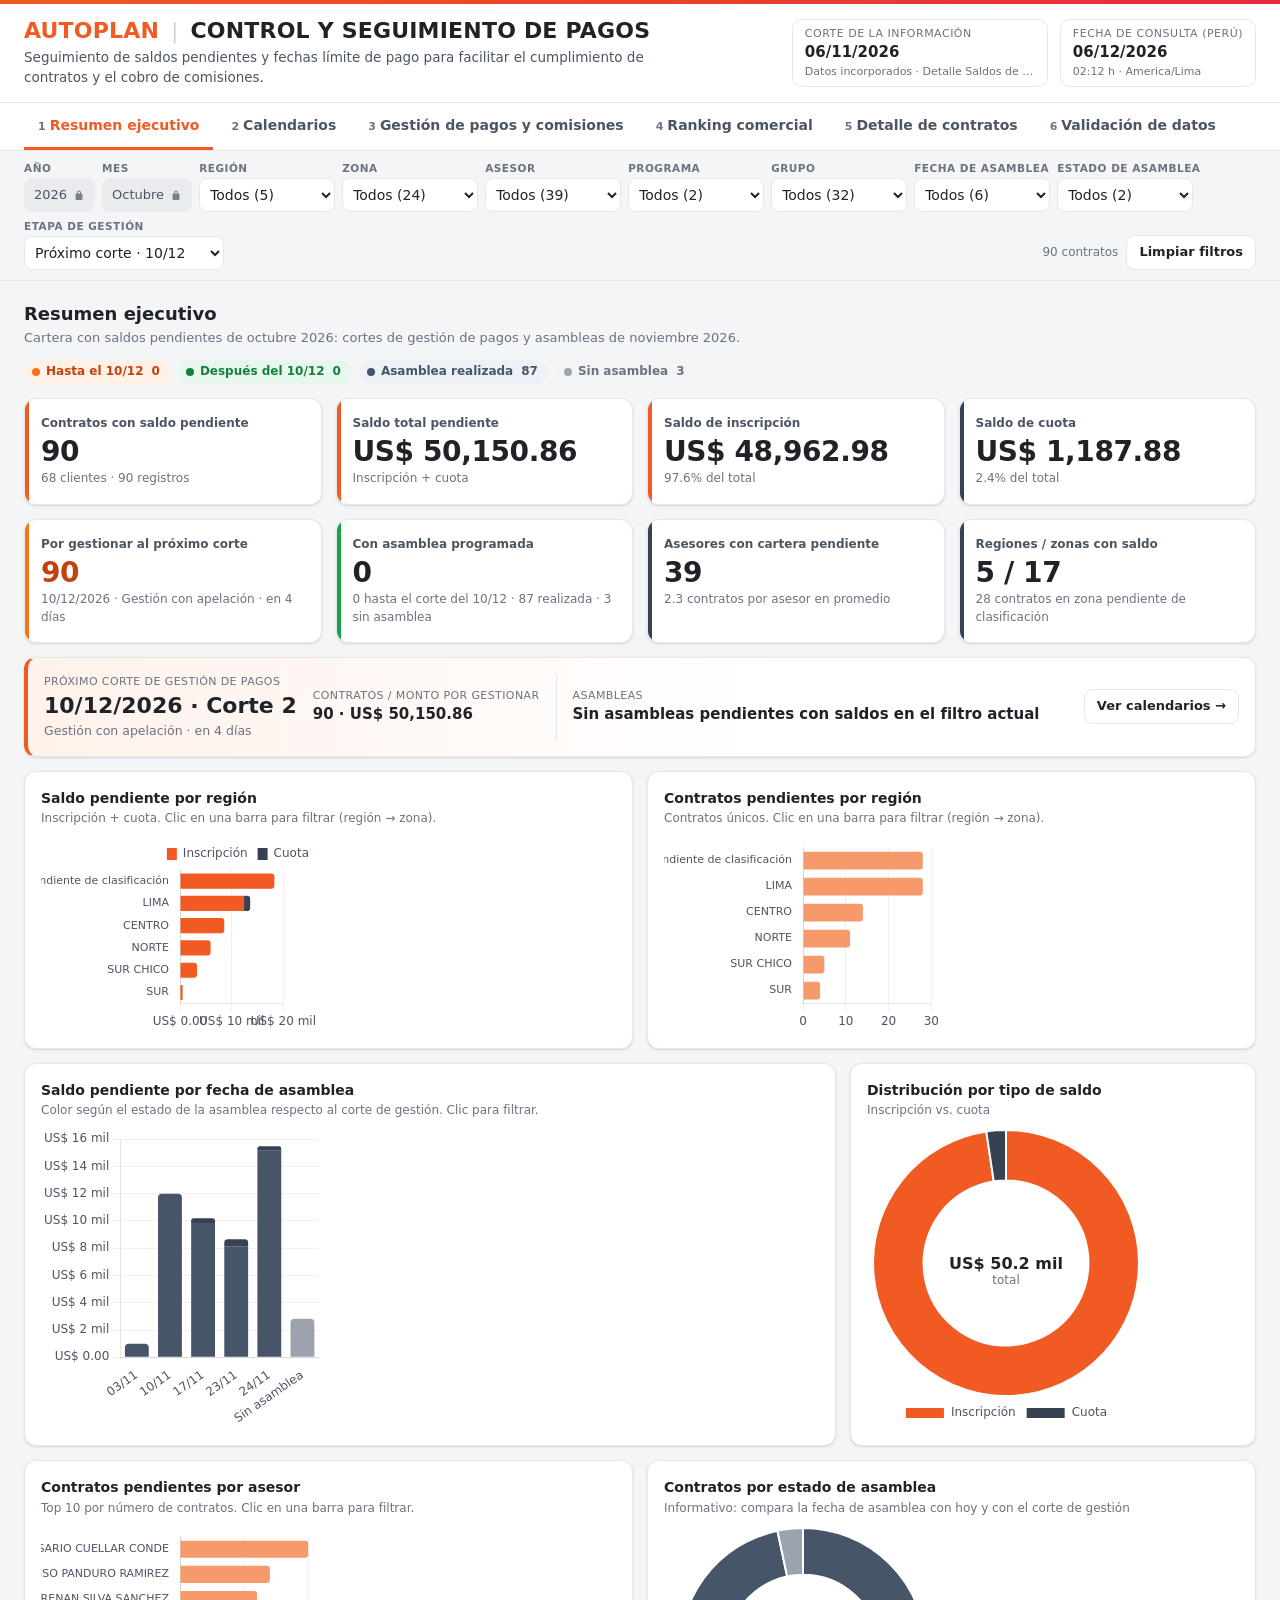
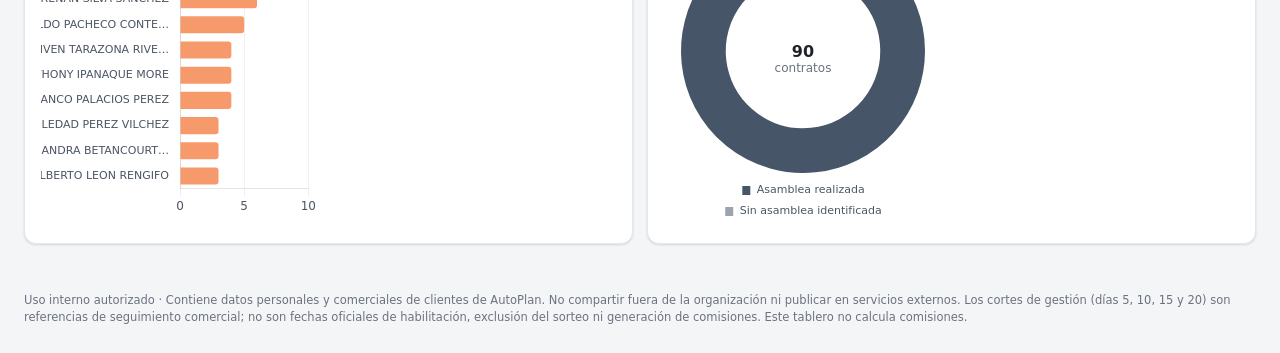
==== commit 3189c3d3: "actualización de datos" ====
--- a/index.html
+++ b/index.html
@@ -548,7 +548,7 @@
 <div class="toast" id="toast"></div>
 <div class="loading" id="loading">Procesando archivo…</div>
 
-<script type="application/json" id="seed">{"meta": {"fuente": "Detalle Saldos de Cuotas de Inscripcion 05.11.2026.xlsx", "corte": "2026-11-05", "hoja": "BD", "leidos": 294, "pivot": null, "embebido": true, "fuera": {"count": 191, "by": {"2025 Nov": 3, "2026 Jun": 20, "2026 Mar": 10, "2026 Jul": 30, "2026 Set": 42, "2026 Feb": 8, "2026 Ago": 29, "2025 Jun": 2, "2024 Ene": 1, "2025 Ago": 3, "2026 May": 4, "2023 Set": 3, "2024 Jul": 3, "2025 Oct": 2, "2025 Dic": 4, "2025 Set": 1, "2026 Nov": 2, "2023 Ago": 4, "2024 Mar": 1, "2026 Abr": 7, "2024 Abr": 1, "2023 Ene": 1, "2024 Jun": 1, "2026 Ene": 2, "2025 Jul": 2, "2025 Feb": 3, "2025 Mar": 1, "2024 Oct": 1}}}, "rows": [{"ciudad": "LIMA NORTE 1", "punto": "ALESE MINKA", "gestor": "FIORELLA FANY' BRAVO VALENCIA", "fabono": "2026-10-09", "contrato": "209651", "cliente": "KATTY OSCANOA BAZAN", "programa": "AUTOPLAN - 002", "anio": 2026, "mes": "Oct", "grupo": "179", "cert": 15000, "sc": 0, "si": 5.96, "menor50": "SI"}, {"ciudad": "LIMA NORTE 1", "punto": "ALESE MINKA", "gestor": "FIORELLA FANY' BRAVO VALENCIA", "fabono": "2026-10-23", "contrato": "260473", "cliente": "WILBER ANTONIO ALDAZABAL ESPINOZA", "programa": "AUTOPLAN - 002", "anio": 2026, "mes": "Oct", "grupo": "162", "cert": 19000, "sc": 0, "si": 0.75, "menor50": "SI"}, {"ciudad": "LIMA NORTE 1", "punto": "AUTOFONDO LA MARINA", "gestor": "FIORELLA FANY' BRAVO VALENCIA", "fabono": "2026-10-02", "contrato": "209306", "cliente": "EDWIN JHONNATHAN GARCIA ORE", "programa": "AUTOPLAN - 002", "anio": 2026, "mes": "Oct", "grupo": "184", "cert": 10000, "sc": 0, "si": 472, "menor50": "NO"}, {"ciudad": "LIMA NORTE 1", "punto": "AION OMODA SAN MIGUEL", "gestor": "MIGUEL EFRAIN BERMEJO AROTINCO", "fabono": "2026-10-29", "contrato": "260776", "cliente": "CIRINOS INVESTMENTS EIRL", "programa": "AUTOPLAN - 002", "anio": 2026, "mes": "Oct", "grupo": "150", "cert": 15000, "sc": 0, "si": 499.8, "menor50": "NO"}, {"ciudad": "LIMA NORTE 1", "punto": "AION OMODA SAN MIGUEL", "gestor": "MIGUEL EFRAIN BERMEJO AROTINCO", "fabono": "2026-10-31", "contrato": "261143", "cliente": "EDWARD RICHARD SOTO AGUILAR", "programa": "AUTOPLAN - 002", "anio": 2026, "mes": "Oct", "grupo": "148", "cert": 16000, "sc": 0, "si": 755.2, "menor50": "NO"}, {"ciudad": "LIMA NORTE 1", "punto": "AION OMODA SAN MIGUEL", "gestor": "YUCLEIDI ALEXANDRA BETANCOURT HERNANDEZ", "fabono": "2026-10-26", "contrato": "260735", "cliente": "LIVANY MANOLY LAMA APONTE", "programa": "AUTOPLAN - 002", "anio": 2026, "mes": "Oct", "grupo": "186", "cert": 10000, "sc": 0, "si": 470.12, "menor50": "NO"}, {"ciudad": "LIMA SUR 2", "punto": "ALESE CAMACHO", "gestor": "JUAQUIN DANILO REYNOSO MARTINEZ", "fabono": "2026-10-31", "contrato": "260425", "cliente": "JAVIER JAIME PEREZ PARIONA", "programa": "AUTOPLAN - 002", "anio": 2026, "mes": "Oct", "grupo": "186", "cert": 10000, "sc": 0, "si": 472, "menor50": "NO"}, {"ciudad": "LIMA SUR 2", "punto": "AION OMODA SAN ISIDRO", "gestor": "VANESSA LUZ MARTINEZ ARIAS", "fabono": "2026-10-16", "contrato": "209663", "cliente": "GREGORY DARIO MUÑOZ MAYORA", "programa": "AUTOPLAN - 002", "anio": 2026, "mes": "Oct", "grupo": "133", "cert": 19000, "sc": 0, "si": 44.63, "menor50": "SI"}, {"ciudad": "LIMA SUR 2", "punto": "LA MOLINA WIGO MOTORS HYUNDAI", "gestor": "ALEXIS GONZALO FLORES FLORES", "fabono": "2026-10-29", "contrato": "260945", "cliente": "MARIELLA ELIZABETH MENDOZA LARICO", "programa": "AUTOPLAN - 002", "anio": 2026, "mes": "Oct", "grupo": "186", "cert": 15000, "sc": 0, "si": 134.02, "menor50": "NO"}, {"ciudad": "LIMA NORTE 2", "punto": "AUTOFONDO PLAZA LIMA NORTE", "gestor": "ISAAC SHERMANNN FRANCO ARCE", "fabono": "2026-10-19", "contrato": "260317", "cliente": "LEYA ELIZETH PAZ MORON", "programa": "AUTOPLAN - 002", "anio": 2026, "mes": "Oct", "grupo": "169", "cert": 10000, "sc": 0, "si": 352.06, "menor50": "NO"}, {"ciudad": "LIMA NORTE 2", "punto": "AUTOFONDO PLAZA LIMA NORTE", "gestor": "ISAAC SHERMANNN FRANCO ARCE", "fabono": "2026-10-19", "contrato": "260318", "cliente": "LEYA ELIZETH PAZ MORON", "programa": "AUTOPLAN - 002", "anio": 2026, "mes": "Oct", "grupo": "169", "cert": 11000, "sc": 0, "si": 519.2, "menor50": "NO"}, {"ciudad": "LIMA NORTE 2", "punto": "AUTOFONDO PLAZA LIMA NORTE", "gestor": "LUIS RENAN SILVA SANCHEZ", "fabono": "2026-10-06", "contrato": "209453", "cliente": "LUIS ALFREDO ROMERO CIERTO", "programa": "AUTOPLAN - 002", "anio": 2026, "mes": "Oct", "grupo": "184", "cert": 10000, "sc": 0, "si": 471.04, "menor50": "NO"}, {"ciudad": "LIMA NORTE 2", "punto": "AUTOFONDO PLAZA LIMA NORTE", "gestor": "LUIS RENAN SILVA SANCHEZ", "fabono": "2026-10-06", "contrato": "209454", "cliente": "LUIS ALFREDO ROMERO CIERTO", "programa": "AUTOPLAN - 002", "anio": 2026, "mes": "Oct", "grupo": "184", "cert": 11000, "sc": 0, "si": 519.2, "menor50": "NO"}, {"ciudad": "LIMA NORTE 2", "punto": "AUTOFONDO PLAZA LIMA NORTE", "gestor": "LUIS RENAN SILVA SANCHEZ", "fabono": "2026-10-29", "contrato": "260931", "cliente": "HECTOR ALCIDES GUTIERREZ LOPEZ", "programa": "AUTOPLAN - 002", "anio": 2026, "mes": "Oct", "grupo": "186", "cert": 11000, "sc": 0, "si": 507.24, "menor50": "NO"}, {"ciudad": "LIMA NORTE 2", "punto": "AUTOFONDO PLAZA LIMA NORTE", "gestor": "LUIS RENAN SILVA SANCHEZ", "fabono": "2026-10-30", "contrato": "261033", "cliente": "VERONICA MALUQUISH ATALAYA", "programa": "AUTOPLAN - 002", "anio": 2026, "mes": "Oct", "grupo": "187", "cert": 12000, "sc": 0, "si": 565.88, "menor50": "NO"}, {"ciudad": "LIMA NORTE 2", "punto": "AUTOFONDO PLAZA LIMA NORTE", "gestor": "LUIS RENAN SILVA SANCHEZ", "fabono": "2026-10-30", "contrato": "261034", "cliente": "VERONICA MALUQUISH ATALAYA", "programa": "AUTOPLAN - 002", "anio": 2026, "mes": "Oct", "grupo": "187", "cert": 12000, "sc": 0, "si": 566.4, "menor50": "NO"}, {"ciudad": "LIMA NORTE 2", "punto": "AUTOFONDO PLAZA LIMA NORTE", "gestor": "LUIS RENAN SILVA SANCHEZ", "fabono": "2026-10-31", "contrato": "261020", "cliente": "YANET YESSICA TORRES INGA", "programa": "AUTOPLAN - 002", "anio": 2026, "mes": "Oct", "grupo": "187", "cert": 15000, "sc": 147.18, "si": 708, "menor50": "NO"}, {"ciudad": "LIMA NORTE 2", "punto": "LIMA NORTE 2 DIGITAL", "gestor": "LIZ KARINA AMASIFUEN APUELA", "fabono": "2026-10-30", "contrato": "260865", "cliente": "JANET ELIZABETH PALOMINO CALLE", "programa": "AUTOPLAN - 002", "anio": 2026, "mes": "Oct", "grupo": "162", "cert": 10000, "sc": 0, "si": 9.57, "menor50": "SI"}, {"ciudad": "LIMA SUR 1", "punto": "LIMA SUR 1 DIGITAL", "gestor": "LUIS FERNANDO RIVAS LAPA", "fabono": "2026-10-26", "contrato": "260659", "cliente": "BRYAN ANTHONY POLO DELGADO", "programa": "AUTOPLAN - 002", "anio": 2026, "mes": "Oct", "grupo": "186", "cert": 11000, "sc": 0, "si": 7.16, "menor50": "SI"}, {"ciudad": "LIMA SUR 1", "punto": "LIMA SUR 1 BETON GROUP", "gestor": "RENZO IVAN INGA CARMENES", "fabono": "2026-10-27", "contrato": "260581", "cliente": "JAVIER EZEQUIEL ESPINOZA VILLANO", "programa": "AUTOPLAN - 002", "anio": 2026, "mes": "Oct", "grupo": "186", "cert": 15000, "sc": 0, "si": 506.06, "menor50": "NO"}, {"ciudad": "LIMA SUR 1", "punto": "LIMA SUR 1 BETON GROUP", "gestor": "RENZO IVAN INGA CARMENES", "fabono": "2026-10-28", "contrato": "260672", "cliente": "ELVIS AUGUSTO MERINO DIAZ", "programa": "AUTOPLAN - 002", "anio": 2026, "mes": "Oct", "grupo": "186", "cert": 15000, "sc": 208.53, "si": 708, "menor50": "NO"}, {"ciudad": "LIMA SUR 1", "punto": "LIMA SUR 1 BETON GROUP", "gestor": "RENZO IVAN INGA CARMENES", "fabono": "2026-10-28", "contrato": "260773", "cliente": "ELVIS AUGUSTO MERINO DIAZ", "programa": "AUTOPLAN - 002", "anio": 2026, "mes": "Oct", "grupo": "186", "cert": 15000, "sc": 0, "si": 708, "menor50": "NO"}, {"ciudad": "LIMA SUR 1", "punto": "LIMA SUR 1 BETON GROUP", "gestor": "RENZO IVAN INGA CARMENES", "fabono": "2026-10-28", "contrato": "260774", "cliente": "ELVIS AUGUSTO MERINO DIAZ", "programa": "AUTOPLAN - 002", "anio": 2026, "mes": "Oct", "grupo": "186", "cert": 15000, "sc": 0, "si": 708, "menor50": "NO"}, {"ciudad": "LIMA SUR 1", "punto": "LIMA SUR 1 BETON GROUP", "gestor": "RENZO IVAN INGA CARMENES", "fabono": "2026-10-28", "contrato": "260775", "cliente": "ELVIS AUGUSTO MERINO DIAZ", "programa": "AUTOPLAN - 002", "anio": 2026, "mes": "Oct", "grupo": "186", "cert": 16000, "sc": 0, "si": 755.2, "menor50": "NO"}, {"ciudad": "ICA", "punto": "ICA DIGITAL", "gestor": "CARLOS ARTURO DELGADO VALLE", "fabono": "2026-10-19", "contrato": "209711", "cliente": "MARIANA ALEJANDRA ISASI VENTURA", "programa": "AUTOPLAN - 002", "anio": 2026, "mes": "Oct", "grupo": "184", "cert": 15000, "sc": 0, "si": 0.18, "menor50": "SI"}, {"ciudad": "ICA", "punto": "ICA PACIFICO MOTORS", "gestor": "LIZET PILAR QUISPE HUALLANCA", "fabono": "2026-10-12", "contrato": "209428", "cliente": "MOISES MONTEBLANCO HERNANDEZ", "programa": "AUTOPLAN - 002", "anio": 2026, "mes": "Oct", "grupo": "162", "cert": 10000, "sc": 0, "si": 23.75, "menor50": "SI"}, {"ciudad": "ICA", "punto": "ICA PERUMOTOR", "gestor": "BRAYAN ANTHONY IPANAQUE MORE", "fabono": "2026-10-23", "contrato": "260518", "cliente": "WILBER NILSON BELLIDO SANTIAGO", "programa": "AUTOPLAN - 002", "anio": 2026, "mes": "Oct", "grupo": "186", "cert": 20000, "sc": 0, "si": 944, "menor50": "NO"}, {"ciudad": "ICA", "punto": "ICA PERUMOTOR", "gestor": "BRAYAN ANTHONY IPANAQUE MORE", "fabono": "2026-10-23", "contrato": "260519", "cliente": "WILBER NILSON BELLIDO SANTIAGO", "programa": "AUTOPLAN - 002", "anio": 2026, "mes": "Oct", "grupo": "186", "cert": 20000, "sc": 0, "si": 944, "menor50": "NO"}, {"ciudad": "ICA", "punto": "ICA PERUMOTOR", "gestor": "BRAYAN ANTHONY IPANAQUE MORE", "fabono": "2026-10-23", "contrato": "260520", "cliente": "WILBER NILSON BELLIDO SANTIAGO", "programa": "AUTOPLAN - 002", "anio": 2026, "mes": "Oct", "grupo": "186", "cert": 20000, "sc": 0, "si": 944, "menor50": "NO"}, {"ciudad": "ICA", "punto": "ICA PERUMOTOR", "gestor": "BRAYAN ANTHONY IPANAQUE MORE", "fabono": "2026-10-23", "contrato": "260521", "cliente": "WILBER NILSON BELLIDO SANTIAGO", "programa": "AUTOPLAN - 002", "anio": 2026, "mes": "Oct", "grupo": "186", "cert": 19000, "sc": 0, "si": 461.89, "menor50": "NO"}, {"ciudad": "AREQUIPA", "punto": "AREQUIPA DERCO CENTER ROBERTS", "gestor": "JENIFFER AMELIA DEL CARMEN CHAVEZ REVUELTA", "fabono": "2026-10-30", "contrato": "260984", "cliente": "NOE ALEX VALENCIA ARACCA", "programa": "AUTOPLAN - 002", "anio": 2026, "mes": "Oct", "grupo": "140", "cert": 15000, "sc": 0, "si": 0.62, "menor50": "SI"}, {"ciudad": "LIMA NORTE 3", "punto": "AUTOFONDO NARANJAL", "gestor": "KEVIN EINER CONTRERAS SANTA FE", "fabono": "2026-10-14", "contrato": "260040", "cliente": "ATLAS HYDRAULICS  PERU SAC", "programa": "AUTOPLAN - 002", "anio": 2026, "mes": "Oct", "grupo": "141", "cert": 12000, "sc": 0, "si": 0.02, "menor50": "SI"}, {"ciudad": "LIMA NORTE 3", "punto": "AUTOFONDO NARANJAL", "gestor": "KEVIN EINER CONTRERAS SANTA FE", "fabono": "2026-10-22", "contrato": "260294", "cliente": "LESLY MARIAN TORRES AHUANARI", "programa": "AUTOPLAN - 002", "anio": 2026, "mes": "Oct", "grupo": "130", "cert": 14000, "sc": 0, "si": 15.08, "menor50": "SI"}, {"ciudad": "LIMA NORTE 3", "punto": "AUTOFONDO NARANJAL", "gestor": "ALEX RICHAR BURGA QUILICHE", "fabono": "2026-10-26", "contrato": "260396", "cliente": "JOSE ANTONIO ORE LEYVA", "programa": "AUTOPLAN - 002", "anio": 2026, "mes": "Oct", "grupo": "141", "cert": 10000, "sc": 0, "si": 20.92, "menor50": "SI"}, {"ciudad": "LIMA NORTE 3", "punto": "AUTOFONDO NARANJAL", "gestor": "ALEX RICHAR BURGA QUILICHE", "fabono": "2026-10-26", "contrato": "260269", "cliente": "VICTOR EFRAIN PANTOJA ADARMES", "programa": "AUTOPLAN - 002", "anio": 2026, "mes": "Oct", "grupo": "170", "cert": 12000, "sc": 0, "si": 240.71, "menor50": "NO"}, {"ciudad": "LIMA NORTE 3", "punto": "AUTOFONDO NARANJAL", "gestor": "ALEX RICHAR BURGA QUILICHE", "fabono": "2026-10-31", "contrato": "243299", "cliente": "KATTY CAREN OYOLA SAMPERTEGUI", "programa": "PLAN 21", "anio": 2026, "mes": "Oct", "grupo": "070", "cert": 23000, "sc": 509.98, "si": 1085.6, "menor50": "NO"}, {"ciudad": "ATC", "punto": "ATENCION ASOCIADO", "gestor": "ESTELA ROSARIO CUELLAR CONDE", "fabono": "2026-10-09", "contrato": "243174", "cliente": "VICTOR MIGUEL QUISPE COLLAVINO", "programa": "PLAN 21", "anio": 2026, "mes": "Oct", "grupo": "071", "cert": 20000, "sc": 0, "si": 944, "menor50": "NO"}, {"ciudad": "ATC", "punto": "ATENCION ASOCIADO", "gestor": "ESTELA ROSARIO CUELLAR CONDE", "fabono": "2026-10-12", "contrato": "243179", "cliente": "ESMITH CORREA DIAS", "programa": "PLAN 21", "anio": 2026, "mes": "Oct", "grupo": "080", "cert": 20000, "sc": 0, "si": 93.99, "menor50": "NO"}, {"ciudad": "ATC", "punto": "ATENCION ASOCIADO", "gestor": "ESTELA ROSARIO CUELLAR CONDE", "fabono": "2026-10-14", "contrato": "243190", "cliente": "MANUEL ARANDA TOGAS", "programa": "PLAN 21", "anio": 2026, "mes": "Oct", "grupo": "0", "cert": 20000, "sc": 0, "si": 944, "menor50": "NO"}, {"ciudad": "ATC", "punto": "ATENCION ASOCIADO", "gestor": "ESTELA ROSARIO CUELLAR CONDE", "fabono": "2026-10-14", "contrato": "243188", "cliente": "MANUEL ARANDA TOGAS", "programa": "PLAN 21", "anio": 2026, "mes": "Oct", "grupo": "0", "cert": 20000, "sc": 0, "si": 944, "menor50": "NO"}, {"ciudad": "ATC", "punto": "ATENCION ASOCIADO", "gestor": "ESTELA ROSARIO CUELLAR CONDE", "fabono": "2026-10-14", "contrato": "243187", "cliente": "MANUEL ARANDA TOGAS", "programa": "PLAN 21", "anio": 2026, "mes": "Oct", "grupo": "0", "cert": 20000, "sc": 0, "si": 944, "menor50": "NO"}, {"ciudad": "ATC", "punto": "ATENCION ASOCIADO", "gestor": "ESTELA ROSARIO CUELLAR CONDE", "fabono": "2026-10-19", "contrato": "260194", "cliente": "NILVER ENCARNACION GABRIEL", "programa": "AUTOPLAN - 002", "anio": 2026, "mes": "Oct", "grupo": "151", "cert": 20000, "sc": 0, "si": 944, "menor50": "NO"}, {"ciudad": "ATC", "punto": "ATENCION ASOCIADO", "gestor": "ESTELA ROSARIO CUELLAR CONDE", "fabono": "2026-10-20", "contrato": "260337", "cliente": "EDWARD CHRISTIAN CESPEDES VALENCIA", "programa": "AUTOPLAN - 002", "anio": 2026, "mes": "Oct", "grupo": "170", "cert": 16000, "sc": 0, "si": 94.4, "menor50": "NO"}, {"ciudad": "ATC", "punto": "ATENCION ASOCIADO", "gestor": "ESTELA ROSARIO CUELLAR CONDE", "fabono": "2026-10-21", "contrato": "260436", "cliente": "CANDELADIS E.I.R.L.", "programa": "AUTOPLAN - 002", "anio": 2026, "mes": "Oct", "grupo": "151", "cert": 20000, "sc": 0, "si": 944, "menor50": "NO"}, {"ciudad": "ATC", "punto": "ATENCION ASOCIADO", "gestor": "ESTELA ROSARIO CUELLAR CONDE", "fabono": "2026-10-22", "contrato": "260563", "cliente": "NILVER ENCARNACION GABRIEL", "programa": "AUTOPLAN - 002", "anio": 2026, "mes": "Oct", "grupo": "164", "cert": 14000, "sc": 0, "si": 660.8, "menor50": "NO"}, {"ciudad": "ATC", "punto": "ATENCION ASOCIADO", "gestor": "ESTELA ROSARIO CUELLAR CONDE", "fabono": "2026-10-22", "contrato": "209693", "cliente": "LUIS ANGEL MAMANI LARICANO", "programa": "AUTOPLAN - 002", "anio": 2026, "mes": "Oct", "grupo": "178", "cert": 19000, "sc": 0, "si": 896.8, "menor50": "NO"}, {"ciudad": "CHICLAYO", "punto": "CHICLAYO INTERAMERICANA NORTE", "gestor": "SOLEDAD PEREZ VILCHEZ", "fabono": "2026-10-23", "contrato": "260574", "cliente": "KEVIN FERNANDO CERVANTES COTRINA", "programa": "AUTOPLAN - 002", "anio": 2026, "mes": "Oct", "grupo": "186", "cert": 15000, "sc": 0, "si": 707.79, "menor50": "NO"}, {"ciudad": "CHICLAYO", "punto": "CHICLAYO INTERAMERICANA NORTE", "gestor": "SOLEDAD PEREZ VILCHEZ", "fabono": "2026-10-23", "contrato": "260517", "cliente": "KEVIN FERNANDO CERVANTES COTRINA", "programa": "AUTOPLAN - 002", "anio": 2026, "mes": "Oct", "grupo": "186", "cert": 15000, "sc": 0, "si": 708, "menor50": "NO"}, {"ciudad": "CHICLAYO", "punto": "CHICLAYO INTERAMERICANA NORTE", "gestor": "SOLEDAD PEREZ VILCHEZ", "fabono": "2026-10-23", "contrato": "260575", "cliente": "KEVIN FERNANDO CERVANTES COTRINA", "programa": "AUTOPLAN - 002", "anio": 2026, "mes": "Oct", "grupo": "186", "cert": 19000, "sc": 0, "si": 896.8, "menor50": "NO"}, {"ciudad": "PIURA", "punto": "PIURA INTERAMERICANA NORTE", "gestor": "ESTRELLA MACIEL CORTEZ PULACHE", "fabono": "2026-10-15", "contrato": "260036", "cliente": "GLADYS DEL PILAR CHUNGA ZAPATA", "programa": "AUTOPLAN - 002", "anio": 2026, "mes": "Oct", "grupo": "185", "cert": 16000, "sc": 0, "si": 349.19, "menor50": "NO"}, {"ciudad": "PIURA", "punto": "PIURA INTERAMERICANA NORTE", "gestor": "ESTRELLA MACIEL CORTEZ PULACHE", "fabono": "2026-10-24", "contrato": "260545", "cliente": "SELENE ESMERALDA PUESCAS QUEREVALU", "programa": "AUTOPLAN - 002", "anio": 2026, "mes": "Oct", "grupo": "186", "cert": 14000, "sc": 0, "si": 266.44, "menor50": "NO"}, {"ciudad": "PIURA", "punto": "PIURA MALL OPEN PLAZA", "gestor": "ANGIE SOFIA TIMANA JUAREZ", "fabono": "2026-10-31", "contrato": "261096", "cliente": "JUAN PABLO GONZALES GUEVARA", "programa": "AUTOPLAN - 002", "anio": 2026, "mes": "Oct", "grupo": "158", "cert": 11000, "sc": 0, "si": 477.63, "menor50": "NO"}, {"ciudad": "PIURA", "punto": "PIURA NOVA AUTOS", "gestor": "ESTRELLITA MARIANELA SALDARRIAGA JIMENEZ", "fabono": "2026-10-29", "contrato": "260960", "cliente": "BECKER FRANK GIRON CHAPILLIQUEN", "programa": "AUTOPLAN - 002", "anio": 2026, "mes": "Oct", "grupo": "185", "cert": 11000, "sc": 0, "si": 264.29, "menor50": "NO"}, {"ciudad": "JULIACA", "punto": "JULIACA CONAUTO", "gestor": "KLEBER ALONZO BARRIOS PINEDA", "fabono": "2026-10-26", "contrato": "260501", "cliente": "JOSE ANGEL QUISPE VARGAS", "programa": "AUTOPLAN - 002", "anio": 2026, "mes": "Oct", "grupo": "186", "cert": 10000, "sc": 0, "si": 472, "menor50": "NO"}, {"ciudad": "JULIACA", "punto": "JULIACA CONAUTO", "gestor": "KLEBER ALONZO BARRIOS PINEDA", "fabono": "2026-10-26", "contrato": "260502", "cliente": "JOSE ANGEL QUISPE VARGAS", "programa": "AUTOPLAN - 002", "anio": 2026, "mes": "Oct", "grupo": "186", "cert": 11000, "sc": 0, "si": 46.24, "menor50": "SI"}, {"ciudad": "JULIACA", "punto": "JULIACA MOTORMASS", "gestor": "FERDINAND QUIMBER HUANCA", "fabono": "2026-10-23", "contrato": "260601", "cliente": "FELIX CANO MAMANI", "programa": "AUTOPLAN - 002", "anio": 2026, "mes": "Oct", "grupo": "150", "cert": 18000, "sc": 0, "si": 11.53, "menor50": "SI"}, {"ciudad": "JULIACA", "punto": "JULIACA PREMIER MOTORS", "gestor": "GEISON KENYO ALARCON CAMPOS", "fabono": "2026-10-31", "contrato": "260603", "cliente": "CLINA CCOLQUE CCORI", "programa": "AUTOPLAN - 002", "anio": 2026, "mes": "Oct", "grupo": "137", "cert": 12000, "sc": 0, "si": 17.1, "menor50": "SI"}, {"ciudad": "JULIACA", "punto": "JULIACA SUR MOTORS", "gestor": "ALEXANDER MICHAEL QUISPE PACO", "fabono": "2026-10-31", "contrato": "261118", "cliente": "JHONY RONALDO BENAVENTE VILCA", "programa": "AUTOPLAN - 002", "anio": 2026, "mes": "Oct", "grupo": "187", "cert": 15000, "sc": 0, "si": 0.02, "menor50": "SI"}, {"ciudad": "HUANCAYO", "punto": "HUANCAYO ECAR MOTORS", "gestor": "KAROL ESTHEFANY AGREDA TORPOCO", "fabono": "2026-10-31", "contrato": "261011", "cliente": "NACIRA KELEN HUAMAN MOLINA", "programa": "AUTOPLAN - 002", "anio": 2026, "mes": "Oct", "grupo": "187", "cert": 20000, "sc": 0, "si": 523.3, "menor50": "NO"}, {"ciudad": "CAJAMARCA", "punto": "CAJAMARCA AUTOMOTRICES DEL NORTE", "gestor": "MAX JHONATAN SANCHEZ RABANAL", "fabono": "2026-10-30", "contrato": "261049", "cliente": "DANY ISPILCO INFANTE", "programa": "AUTOPLAN - 002", "anio": 2026, "mes": "Oct", "grupo": "187", "cert": 14000, "sc": 0, "si": 638.16, "menor50": "NO"}, {"ciudad": "CAJAMARCA", "punto": "CAJAMARCA DIGITAL", "gestor": "MILAGROS DEL ROSARIO PARIHUAMAN BARDALES", "fabono": "2026-10-30", "contrato": "261057", "cliente": "DAYAL CAMPBELL SANCHEZ ESCOBEDO", "programa": "AUTOPLAN - 002", "anio": 2026, "mes": "Oct", "grupo": "159", "cert": 13000, "sc": 0, "si": 23.98, "menor50": "SI"}, {"ciudad": "HUANUCO", "punto": "HUANUCO AUTOMOTORES DE LA AMAZONIA", "gestor": "LENINA HUAYNATTE SILVA", "fabono": "2026-10-07", "contrato": "209472", "cliente": "MAYCOL YOEL ESTEBAN GOMEZ", "programa": "AUTOPLAN - 002", "anio": 2026, "mes": "Oct", "grupo": "184", "cert": 10000, "sc": 0, "si": 472, "menor50": "NO"}, {"ciudad": "HUANUCO", "punto": "HUANUCO DIGITAL", "gestor": "CHARLTON STIVEN TARAZONA RIVERA", "fabono": "2026-10-31", "contrato": "261171", "cliente": "RUBEN RAUL QUISPE ESPINOZA", "programa": "AUTOPLAN - 002", "anio": 2026, "mes": "Oct", "grupo": "187", "cert": 20000, "sc": 0, "si": 944, "menor50": "NO"}, {"ciudad": "HUANUCO", "punto": "HUANUCO DIGITAL", "gestor": "CHARLTON STIVEN TARAZONA RIVERA", "fabono": "2026-10-31", "contrato": "261172", "cliente": "RUBEN RAUL QUISPE ESPINOZA", "programa": "AUTOPLAN - 002", "anio": 2026, "mes": "Oct", "grupo": "187", "cert": 19000, "sc": 0, "si": 757.09, "menor50": "NO"}, {"ciudad": "HUANUCO", "punto": "HUANUCO DIGITAL", "gestor": "CHARLTON STIVEN TARAZONA RIVERA", "fabono": "2026-10-31", "contrato": "261173", "cliente": "RUBEN RAUL QUISPE ESPINOZA", "programa": "AUTOPLAN - 002", "anio": 2026, "mes": "Oct", "grupo": "187", "cert": 20000, "sc": 0, "si": 944, "menor50": "NO"}, {"ciudad": "HUANUCO", "punto": "HUANUCO DIGITAL", "gestor": "CHARLTON STIVEN TARAZONA RIVERA", "fabono": "2026-10-31", "contrato": "261174", "cliente": "RUBEN RAUL QUISPE ESPINOZA", "programa": "AUTOPLAN - 002", "anio": 2026, "mes": "Oct", "grupo": "187", "cert": 20000, "sc": 0, "si": 944, "menor50": "NO"}, {"ciudad": "HUANUCO", "punto": "HUANUCO MALL REAL PLAZA", "gestor": "JIMMY MARLON MUÑOZ ROJAS", "fabono": "2026-10-09", "contrato": "209614", "cliente": "JHON OMER CASTRO BARRUETA", "programa": "AUTOPLAN - 002", "anio": 2026, "mes": "Oct", "grupo": "172", "cert": 13000, "sc": 0, "si": 22.7, "menor50": "SI"}, {"ciudad": "HUANUCO", "punto": "HUANUCO MALL REAL PLAZA", "gestor": "YAMEL NATALY CASTAÑEDA CARRERA DE SUAREZ", "fabono": "2026-10-29", "contrato": "260902", "cliente": "IBETH MIRENE SOTO MORALES", "programa": "AUTOPLAN - 002", "anio": 2026, "mes": "Oct", "grupo": "186", "cert": 10000, "sc": 0, "si": 471.04, "menor50": "NO"}, {"ciudad": "HUANUCO", "punto": "HUANUCO MALL REAL PLAZA", "gestor": "YAMEL NATALY CASTAÑEDA CARRERA DE SUAREZ", "fabono": "2026-10-29", "contrato": "260904", "cliente": "IBETH MIRENE SOTO MORALES", "programa": "AUTOPLAN - 002", "anio": 2026, "mes": "Oct", "grupo": "186", "cert": 11000, "sc": 0, "si": 519.2, "menor50": "NO"}, {"ciudad": "CHIMBOTE", "punto": "CHIMBOTE INTERMOTORS", "gestor": "ANTONI ENRRIQUE SEVILLANO ALIPIO", "fabono": "2026-10-31", "contrato": "260958", "cliente": "CAROL CLARA GOICOCHEA VIERA", "programa": "AUTOPLAN - 002", "anio": 2026, "mes": "Oct", "grupo": "180", "cert": 17000, "sc": 0, "si": 296.92, "menor50": "NO"}, {"ciudad": "CHIMBOTE", "punto": "CHIMBOTE INTERMOTORS", "gestor": "JHOSELYN CARLOS VILLANUEVA", "fabono": "2026-10-31", "contrato": "261097", "cliente": "JENIFER KIMBERLEY ZAVALETA NARVAEZ", "programa": "AUTOPLAN - 002", "anio": 2026, "mes": "Oct", "grupo": "186", "cert": 11000, "sc": 0, "si": 519.2, "menor50": "NO"}, {"ciudad": "CHIMBOTE", "punto": "CHIMBOTE INTERMOTORS", "gestor": "JHOSELYN CARLOS VILLANUEVA", "fabono": "2026-10-31", "contrato": "261098", "cliente": "JENIFER KIMBERLEY ZAVALETA NARVAEZ", "programa": "AUTOPLAN - 002", "anio": 2026, "mes": "Oct", "grupo": "186", "cert": 10000, "sc": 0, "si": 472, "menor50": "NO"}, {"ciudad": "CHIMBOTE", "punto": "HUACHO PERUCAR", "gestor": "KEYKO ROCIO ROSELL GONE", "fabono": "2026-10-12", "contrato": "209290", "cliente": "RAUL JEFEFRSON FUENTES HENOSTROZA", "programa": "AUTOPLAN - 002", "anio": 2026, "mes": "Oct", "grupo": "185", "cert": 20000, "sc": 0, "si": 943.22, "menor50": "NO"}, {"ciudad": "CHIMBOTE", "punto": "HUACHO PERUCAR", "gestor": "KEYKO ROCIO ROSELL GONE", "fabono": "2026-10-19", "contrato": "209289", "cliente": "RAUL JEFEFRSON FUENTES HENOSTROZA", "programa": "AUTOPLAN - 002", "anio": 2026, "mes": "Oct", "grupo": "185", "cert": 10000, "sc": 0, "si": 376.32, "menor50": "NO"}, {"ciudad": "PUCALLPA", "punto": "PUCALLPA AUTOMOTORES DE LA AMAZONIA", "gestor": "YUXILA CRYSTAL DOMINGUEZ ALVAREZ", "fabono": "2026-10-06", "contrato": "209372", "cliente": "JULIO MIGUEL RODRIGUEZ INUMA", "programa": "AUTOPLAN - 002", "anio": 2026, "mes": "Oct", "grupo": "184", "cert": 10000, "sc": 0, "si": 66, "menor50": "NO"}, {"ciudad": "PUCALLPA", "punto": "PUCALLPA AUTOMOTORES DE LA AMAZONIA", "gestor": "YUXILA CRYSTAL DOMINGUEZ ALVAREZ", "fabono": "2026-10-26", "contrato": "260320", "cliente": "JULIO MIGUEL RODRIGUEZ INUMA", "programa": "AUTOPLAN - 002", "anio": 2026, "mes": "Oct", "grupo": "186", "cert": 11000, "sc": 0, "si": 519.2, "menor50": "NO"}, {"ciudad": "IQUITOS", "punto": "IQUITOS DIGITAL", "gestor": "CLAUDIA LEONILA SAN MARTIN WONG", "fabono": "2026-10-19", "contrato": "260210", "cliente": "JANETH RAQUEL ESCOBEDO BARDALES", "programa": "AUTOPLAN - 002", "anio": 2026, "mes": "Oct", "grupo": "161", "cert": 19000, "sc": 0, "si": 895.82, "menor50": "NO"}, {"ciudad": "IQUITOS", "punto": "IQUITOS MALL AVENTURA", "gestor": "FRANK ALBERTO LEON RENGIFO", "fabono": "2026-10-09", "contrato": "209403", "cliente": "MILTON FERREIRA CHOTA", "programa": "AUTOPLAN - 002", "anio": 2026, "mes": "Oct", "grupo": "185", "cert": 12000, "sc": 0, "si": 566.4, "menor50": "NO"}, {"ciudad": "IQUITOS", "punto": "IQUITOS MALL AVENTURA", "gestor": "FRANK ALBERTO LEON RENGIFO", "fabono": "2026-10-19", "contrato": "209894", "cliente": "CHRISTIAN OCAMPO DA CRUZ", "programa": "AUTOPLAN - 002", "anio": 2026, "mes": "Oct", "grupo": "185", "cert": 11000, "sc": 0, "si": 519.2, "menor50": "NO"}, {"ciudad": "IQUITOS", "punto": "IQUITOS MALL AVENTURA", "gestor": "FRANK ALBERTO LEON RENGIFO", "fabono": "2026-10-19", "contrato": "209895", "cliente": "CHRISTIAN OCAMPO DA CRUZ", "programa": "AUTOPLAN - 002", "anio": 2026, "mes": "Oct", "grupo": "185", "cert": 10000, "sc": 0, "si": 472, "menor50": "NO"}, {"ciudad": "LIMA CENTRO 1", "punto": "LIMA CENTRO 1 DIGITAL", "gestor": "LAURA MARINA LARA MEDINA", "fabono": "2026-10-31", "contrato": "261135", "cliente": "JOSE JAVIER CHAVEZ GIRON", "programa": "AUTOPLAN - 002", "anio": 2026, "mes": "Oct", "grupo": "187", "cert": 12000, "sc": 0, "si": 566.4, "menor50": "NO"}, {"ciudad": "LIMA CENTRO 1", "punto": "LIMA CENTRO 1 DIGITAL", "gestor": "LAURA MARINA LARA MEDINA", "fabono": "2026-10-31", "contrato": "261148", "cliente": "JOSE JAVIER CHAVEZ GIRON", "programa": "AUTOPLAN - 002", "anio": 2026, "mes": "Oct", "grupo": "187", "cert": 10000, "sc": 0, "si": 103.72, "menor50": "NO"}, {"ciudad": "LIMA CENTRO 1", "punto": "SJL AUTOMOTRIZ CISNE", "gestor": "JOSE CARLOS PAZ ARAUJO", "fabono": "2026-10-28", "contrato": "260430", "cliente": "ESTANISLAO ATILANO FLORES RIMARACHIN", "programa": "AUTOPLAN - 002", "anio": 2026, "mes": "Oct", "grupo": "133", "cert": 15000, "sc": 0, "si": 498.46, "menor50": "NO"}, {"ciudad": "LIMA CENTRO 1", "punto": "SJL AUTOMOTRIZ CISNE", "gestor": "JOSE CARLOS PAZ ARAUJO", "fabono": "2026-10-31", "contrato": "261018", "cliente": "KARLA MOIRA OJITOS ANCHANTE", "programa": "AUTOPLAN - 002", "anio": 2026, "mes": "Oct", "grupo": "187", "cert": 12000, "sc": 0, "si": 566.34, "menor50": "NO"}, {"ciudad": "LIMA CENTRO 1", "punto": "SJL AMBACAR", "gestor": "JOSE CARLOS PAZ ARAUJO", "fabono": "2026-10-31", "contrato": "260650", "cliente": "GRACIELA DIAZ DIAZ", "programa": "AUTOPLAN - 002", "anio": 2026, "mes": "Oct", "grupo": "186", "cert": 12000, "sc": 0, "si": 566.4, "menor50": "NO"}, {"ciudad": "REINGRESOS", "punto": "REINGRESO", "gestor": "EDGAR ALONSO PANDURO RAMIREZ", "fabono": "2026-10-10", "contrato": "209478", "cliente": "LOURDES PAOLA VALVERDE DE LOS SANTOS", "programa": "AUTOPLAN - 002", "anio": 2026, "mes": "Oct", "grupo": "172", "cert": 10000, "sc": 0, "si": 472, "menor50": "NO"}, {"ciudad": "REINGRESOS", "punto": "REINGRESO", "gestor": "EDGAR ALONSO PANDURO RAMIREZ", "fabono": "2026-10-17", "contrato": "209320", "cliente": "RONALD MICHAEL ARCONDO PALPA", "programa": "AUTOPLAN - 002", "anio": 2026, "mes": "Oct", "grupo": "110", "cert": 10000, "sc": 0, "si": 472, "menor50": "NO"}, {"ciudad": "REINGRESOS", "punto": "REINGRESO", "gestor": "EDGAR ALONSO PANDURO RAMIREZ", "fabono": "2026-10-21", "contrato": "260411", "cliente": "LETICIA BEATRIZ DIAZ MAMANI", "programa": "AUTOPLAN - 002", "anio": 2026, "mes": "Oct", "grupo": "136", "cert": 14000, "sc": 0, "si": 47.2, "menor50": "SI"}, {"ciudad": "REINGRESOS", "punto": "REINGRESO", "gestor": "EDGAR ALONSO PANDURO RAMIREZ", "fabono": "2026-10-21", "contrato": "260414", "cliente": "MARANTONY MOISES FLORES VILLASANTE", "programa": "AUTOPLAN - 002", "anio": 2026, "mes": "Oct", "grupo": "136", "cert": 13000, "sc": 0, "si": 613.6, "menor50": "NO"}, {"ciudad": "REINGRESOS", "punto": "REINGRESO", "gestor": "EDGAR ALONSO PANDURO RAMIREZ", "fabono": "2026-10-22", "contrato": "260465", "cliente": "MAX JUNIOR CANCHACHI SAIRITUPAC", "programa": "AUTOPLAN - 002", "anio": 2026, "mes": "Oct", "grupo": "167", "cert": 13000, "sc": 0, "si": 613.6, "menor50": "NO"}, {"ciudad": "REINGRESOS", "punto": "REINGRESO", "gestor": "EDGAR ALONSO PANDURO RAMIREZ", "fabono": "2026-10-22", "contrato": "260466", "cliente": "MAX JUNIOR CANCHACHI SAIRITUPAC", "programa": "AUTOPLAN - 002", "anio": 2026, "mes": "Oct", "grupo": "167", "cert": 14000, "sc": 0, "si": 660.8, "menor50": "NO"}, {"ciudad": "REINGRESOS", "punto": "REINGRESO", "gestor": "EDGAR ALONSO PANDURO RAMIREZ", "fabono": "2026-10-28", "contrato": "260657", "cliente": "SOFIA KATHERINE RODRIGUEZ EGUSQUIZA", "programa": "AUTOPLAN - 002", "anio": 2026, "mes": "Oct", "grupo": "167", "cert": 17000, "sc": 0, "si": 283.2, "menor50": "NO"}, {"ciudad": "REINGRESOS", "punto": "REINGRESO", "gestor": "JAVIER REYNALDO PACHECO CONTEÑA", "fabono": "2026-10-07", "contrato": "209294", "cliente": "PERCY CAYLLAHUA CAYLLAHUA", "programa": "AUTOPLAN - 002", "anio": 2026, "mes": "Oct", "grupo": "184", "cert": 13000, "sc": 0, "si": 613.6, "menor50": "NO"}, {"ciudad": "REINGRESOS", "punto": "REINGRESO", "gestor": "JAVIER REYNALDO PACHECO CONTEÑA", "fabono": "2026-10-07", "contrato": "209203", "cliente": "WILINGTHON DE JESUS ACUÑA MEZA", "programa": "AUTOPLAN - 002", "anio": 2026, "mes": "Oct", "grupo": "137", "cert": 15000, "sc": 0, "si": 708, "menor50": "NO"}, {"ciudad": "REINGRESOS", "punto": "REINGRESO", "gestor": "JAVIER REYNALDO PACHECO CONTEÑA", "fabono": "2026-10-14", "contrato": "209317", "cliente": "GIULLIANO ALEXANDER LANDA SALGADO", "programa": "AUTOPLAN - 002", "anio": 2026, "mes": "Oct", "grupo": "184", "cert": 20000, "sc": 0, "si": 944, "menor50": "NO"}, {"ciudad": "REINGRESOS", "punto": "REINGRESO", "gestor": "JAVIER REYNALDO PACHECO CONTEÑA", "fabono": "2026-10-22", "contrato": "260335", "cliente": "ANDY EDDER DE LA CRUZ AQUIJE", "programa": "AUTOPLAN - 002", "anio": 2026, "mes": "Oct", "grupo": "165", "cert": 16000, "sc": 0, "si": 755.2, "menor50": "NO"}, {"ciudad": "REINGRESOS", "punto": "REINGRESO", "gestor": "JAVIER REYNALDO PACHECO CONTEÑA", "fabono": "2026-10-22", "contrato": "260424", "cliente": "EMPRESA DE TRANSPORTES BAZAN S.A.C.", "programa": "AUTOPLAN - 002", "anio": 2026, "mes": "Oct", "grupo": "137", "cert": 15000, "sc": 0, "si": 708, "menor50": "NO"}, {"ciudad": "REINGRESOS", "punto": "REINGRESO", "gestor": "Luis Angel Barrera Malpartida", "fabono": "2026-10-21", "contrato": "260339", "cliente": "LUIS OMAR CORNEJO VALENCIA", "programa": "AUTOPLAN - 002", "anio": 2026, "mes": "Oct", "grupo": "115", "cert": 10000, "sc": 0, "si": 472, "menor50": "NO"}, {"ciudad": "REINGRESOS", "punto": "REINGRESO", "gestor": "Luis Angel Barrera Malpartida", "fabono": "2026-10-21", "contrato": "260134", "cliente": "JASMIN JARAMILLO TANGOA", "programa": "AUTOPLAN - 002", "anio": 2026, "mes": "Oct", "grupo": "177", "cert": 18000, "sc": 0, "si": 849.6, "menor50": "NO"}, {"ciudad": "REINGRESOS", "punto": "REINGRESO", "gestor": "WANDER FRANCO PALACIOS PEREZ", "fabono": "2026-10-12", "contrato": "209374", "cliente": "NAISHA MILAGROS LEYVA ALEJANDRO", "programa": "AUTOPLAN - 002", "anio": 2026, "mes": "Oct", "grupo": "184", "cert": 17000, "sc": 0, "si": 802.4, "menor50": "NO"}, {"ciudad": "REINGRESOS", "punto": "REINGRESO", "gestor": "WANDER FRANCO PALACIOS PEREZ", "fabono": "2026-10-21", "contrato": "260398", "cliente": "ROSMERY  TAIS CAPCHA CONTRERAS", "programa": "AUTOPLAN - 002", "anio": 2026, "mes": "Oct", "grupo": "186", "cert": 18000, "sc": 0, "si": 849.6, "menor50": "NO"}, {"ciudad": "REINGRESOS", "punto": "REINGRESO", "gestor": "WANDER FRANCO PALACIOS PEREZ", "fabono": "2026-10-22", "contrato": "260514", "cliente": "CELSO CONDORPOCCO JACHO", "programa": "AUTOPLAN - 002", "anio": 2026, "mes": "Oct", "grupo": "183", "cert": 11000, "sc": 0, "si": 519.2, "menor50": "NO"}, {"ciudad": "REINGRESOS", "punto": "REINGRESO", "gestor": "WANDER FRANCO PALACIOS PEREZ", "fabono": "2026-10-22", "contrato": "260513", "cliente": "CELSO CONDORPOCCO JACHO", "programa": "AUTOPLAN - 002", "anio": 2026, "mes": "Oct", "grupo": "182", "cert": 10000, "sc": 0, "si": 472, "menor50": "NO"}]}</script>
+<script type="application/json" id="seed">{"meta": {"fuente": "Detalle Saldos de Cuotas de Inscripcion 06.11.2026.xlsx", "corte": "2026-11-06", "hoja": "BD", "leidos": 282, "pivot": null, "embebido": true, "fuera": {"count": 192, "by": {"2025 Nov": 3, "2026 Jun": 20, "2026 Mar": 9, "2026 Jul": 30, "2026 Set": 42, "2026 Feb": 8, "2026 Ago": 29, "2025 Jun": 2, "2024 Ene": 1, "2025 Ago": 3, "2026 May": 4, "2023 Set": 3, "2024 Jul": 3, "2025 Oct": 2, "2025 Dic": 4, "2025 Set": 1, "2026 Nov": 4, "2023 Ago": 4, "2024 Mar": 1, "2026 Abr": 7, "2024 Abr": 1, "2023 Ene": 1, "2024 Jun": 1, "2026 Ene": 2, "2025 Jul": 2, "2025 Feb": 3, "2025 Mar": 1, "2024 Oct": 1}}}, "rows": [{"ciudad": "LIMA NORTE 1", "punto": "ALESE MINKA", "gestor": "FIORELLA FANY' BRAVO VALENCIA", "fabono": "2026-10-09", "contrato": "209651", "cliente": "KATTY OSCANOA BAZAN", "programa": "AUTOPLAN - 002", "anio": 2026, "mes": "Oct", "grupo": "179", "cert": 15000, "sc": 0, "si": 5.96, "menor50": "SI"}, {"ciudad": "LIMA NORTE 1", "punto": "AUTOFONDO LA MARINA", "gestor": "FIORELLA FANY' BRAVO VALENCIA", "fabono": "2026-10-02", "contrato": "209306", "cliente": "EDWIN JHONNATHAN GARCIA ORE", "programa": "AUTOPLAN - 002", "anio": 2026, "mes": "Oct", "grupo": "184", "cert": 10000, "sc": 0, "si": 472, "menor50": "NO"}, {"ciudad": "LIMA NORTE 1", "punto": "AION OMODA SAN MIGUEL", "gestor": "MIGUEL EFRAIN BERMEJO AROTINCO", "fabono": "2026-10-31", "contrato": "261143", "cliente": "EDWARD RICHARD SOTO AGUILAR", "programa": "AUTOPLAN - 002", "anio": 2026, "mes": "Oct", "grupo": "148", "cert": 16000, "sc": 0, "si": 755.2, "menor50": "NO"}, {"ciudad": "LIMA NORTE 1", "punto": "AION OMODA SAN MIGUEL", "gestor": "YUCLEIDI ALEXANDRA BETANCOURT HERNANDEZ", "fabono": "2026-10-26", "contrato": "260735", "cliente": "LIVANY MANOLY LAMA APONTE", "programa": "AUTOPLAN - 002", "anio": 2026, "mes": "Oct", "grupo": "186", "cert": 10000, "sc": 0, "si": 470.12, "menor50": "NO"}, {"ciudad": "LIMA NORTE 1", "punto": "AION OMODA SAN MIGUEL", "gestor": "YUCLEIDI ALEXANDRA BETANCOURT HERNANDEZ", "fabono": "2026-10-31", "contrato": "243246", "cliente": "DIEGO MIRKO HARO SUELDO", "programa": "PLAN 21", "anio": 2026, "mes": "Oct", "grupo": "083", "cert": 15000, "sc": 332.6, "si": 708, "menor50": "NO"}, {"ciudad": "LIMA NORTE 1", "punto": "AION OMODA SAN MIGUEL", "gestor": "YUCLEIDI ALEXANDRA BETANCOURT HERNANDEZ", "fabono": "2026-10-31", "contrato": "261186", "cliente": "RAUL ANTONIO ASTETE WESCHE", "programa": "AUTOPLAN - 002", "anio": 2026, "mes": "Oct", "grupo": "187", "cert": 16000, "sc": 0, "si": 672.19, "menor50": "NO"}, {"ciudad": "LIMA SUR 2", "punto": "ALESE CAMACHO", "gestor": "JUAQUIN DANILO REYNOSO MARTINEZ", "fabono": "2026-10-30", "contrato": "260290", "cliente": "FREDDY ANDERSON RONDON SOSA", "programa": "AUTOPLAN - 002", "anio": 2026, "mes": "Oct", "grupo": "186", "cert": 13000, "sc": 0, "si": 431.16, "menor50": "NO"}, {"ciudad": "LIMA SUR 2", "punto": "ALESE CAMACHO", "gestor": "JUAQUIN DANILO REYNOSO MARTINEZ", "fabono": "2026-10-31", "contrato": "260234", "cliente": "BENJI ANDRES SAMANEZ SUSANIBAR", "programa": "AUTOPLAN - 002", "anio": 2026, "mes": "Oct", "grupo": "186", "cert": 12000, "sc": 0, "si": 30.3, "menor50": "SI"}, {"ciudad": "LIMA SUR 2", "punto": "ALESE CAMACHO", "gestor": "JUAQUIN DANILO REYNOSO MARTINEZ", "fabono": "2026-10-31", "contrato": "209905", "cliente": "MARIA FERNANDA OBREGÓN MAMANI", "programa": "AUTOPLAN - 002", "anio": 2026, "mes": "Oct", "grupo": "187", "cert": 10000, "sc": 198.12, "si": 472, "menor50": "NO"}, {"ciudad": "LIMA SUR 2", "punto": "AION OMODA SAN ISIDRO", "gestor": "VANESSA LUZ MARTINEZ ARIAS", "fabono": "2026-10-16", "contrato": "209663", "cliente": "GREGORY DARIO MUÑOZ MAYORA", "programa": "AUTOPLAN - 002", "anio": 2026, "mes": "Oct", "grupo": "133", "cert": 19000, "sc": 0, "si": 44.63, "menor50": "SI"}, {"ciudad": "LIMA NORTE 2", "punto": "AUTOFONDO PLAZA LIMA NORTE", "gestor": "ISAAC SHERMANNN FRANCO ARCE", "fabono": "2026-10-19", "contrato": "260317", "cliente": "LEYA ELIZETH PAZ MORON", "programa": "AUTOPLAN - 002", "anio": 2026, "mes": "Oct", "grupo": "169", "cert": 10000, "sc": 0, "si": 352.06, "menor50": "NO"}, {"ciudad": "LIMA NORTE 2", "punto": "AUTOFONDO PLAZA LIMA NORTE", "gestor": "ISAAC SHERMANNN FRANCO ARCE", "fabono": "2026-10-19", "contrato": "260318", "cliente": "LEYA ELIZETH PAZ MORON", "programa": "AUTOPLAN - 002", "anio": 2026, "mes": "Oct", "grupo": "169", "cert": 11000, "sc": 0, "si": 519.2, "menor50": "NO"}, {"ciudad": "LIMA NORTE 2", "punto": "AUTOFONDO PLAZA LIMA NORTE", "gestor": "LUIS RENAN SILVA SANCHEZ", "fabono": "2026-10-06", "contrato": "209453", "cliente": "LUIS ALFREDO ROMERO CIERTO", "programa": "AUTOPLAN - 002", "anio": 2026, "mes": "Oct", "grupo": "184", "cert": 10000, "sc": 0, "si": 55.04, "menor50": "NO"}, {"ciudad": "LIMA NORTE 2", "punto": "AUTOFONDO PLAZA LIMA NORTE", "gestor": "LUIS RENAN SILVA SANCHEZ", "fabono": "2026-10-06", "contrato": "209454", "cliente": "LUIS ALFREDO ROMERO CIERTO", "programa": "AUTOPLAN - 002", "anio": 2026, "mes": "Oct", "grupo": "184", "cert": 11000, "sc": 0, "si": 519.2, "menor50": "NO"}, {"ciudad": "LIMA NORTE 2", "punto": "AUTOFONDO PLAZA LIMA NORTE", "gestor": "LUIS RENAN SILVA SANCHEZ", "fabono": "2026-10-29", "contrato": "260931", "cliente": "HECTOR ALCIDES GUTIERREZ LOPEZ", "programa": "AUTOPLAN - 002", "anio": 2026, "mes": "Oct", "grupo": "186", "cert": 11000, "sc": 0, "si": 507.24, "menor50": "NO"}, {"ciudad": "LIMA NORTE 2", "punto": "AUTOFONDO PLAZA LIMA NORTE", "gestor": "LUIS RENAN SILVA SANCHEZ", "fabono": "2026-10-30", "contrato": "261033", "cliente": "VERONICA MALUQUISH ATALAYA", "programa": "AUTOPLAN - 002", "anio": 2026, "mes": "Oct", "grupo": "187", "cert": 12000, "sc": 0, "si": 565.88, "menor50": "NO"}, {"ciudad": "LIMA NORTE 2", "punto": "AUTOFONDO PLAZA LIMA NORTE", "gestor": "LUIS RENAN SILVA SANCHEZ", "fabono": "2026-10-30", "contrato": "261034", "cliente": "VERONICA MALUQUISH ATALAYA", "programa": "AUTOPLAN - 002", "anio": 2026, "mes": "Oct", "grupo": "187", "cert": 12000, "sc": 0, "si": 566.4, "menor50": "NO"}, {"ciudad": "LIMA NORTE 2", "punto": "AUTOFONDO PLAZA LIMA NORTE", "gestor": "LUIS RENAN SILVA SANCHEZ", "fabono": "2026-10-31", "contrato": "261020", "cliente": "YANET YESSICA TORRES INGA", "programa": "AUTOPLAN - 002", "anio": 2026, "mes": "Oct", "grupo": "187", "cert": 15000, "sc": 147.18, "si": 708, "menor50": "NO"}, {"ciudad": "LIMA NORTE 2", "punto": "LIMA NORTE 2 DIGITAL", "gestor": "LIZ KARINA AMASIFUEN APUELA", "fabono": "2026-10-30", "contrato": "260865", "cliente": "JANET ELIZABETH PALOMINO CALLE", "programa": "AUTOPLAN - 002", "anio": 2026, "mes": "Oct", "grupo": "162", "cert": 10000, "sc": 0, "si": 9.57, "menor50": "SI"}, {"ciudad": "LIMA SUR 1", "punto": "LIMA SUR 1 DIGITAL", "gestor": "GABRIELA CARRILLO ATOCHE", "fabono": "2026-10-31", "contrato": "261040", "cliente": "EXPORT FRESH AMERICA S.A.C", "programa": "AUTOPLAN - 002", "anio": 2026, "mes": "Oct", "grupo": "187", "cert": 10000, "sc": 0, "si": 472, "menor50": "NO"}, {"ciudad": "LIMA SUR 1", "punto": "LIMA SUR 1 DIGITAL", "gestor": "GABRIELA CARRILLO ATOCHE", "fabono": "2026-10-31", "contrato": "261128", "cliente": "EXPORT FRESH AMERICA S.A.C", "programa": "AUTOPLAN - 002", "anio": 2026, "mes": "Oct", "grupo": "187", "cert": 11000, "sc": 0, "si": 518.24, "menor50": "NO"}, {"ciudad": "LIMA SUR 1", "punto": "LIMA SUR 1 DIGITAL", "gestor": "LUIS FERNANDO RIVAS LAPA", "fabono": "2026-10-26", "contrato": "260659", "cliente": "BRYAN ANTHONY POLO DELGADO", "programa": "AUTOPLAN - 002", "anio": 2026, "mes": "Oct", "grupo": "186", "cert": 11000, "sc": 0, "si": 7.16, "menor50": "SI"}, {"ciudad": "LIMA SUR 1", "punto": "LIMA SUR 1 BETON GROUP", "gestor": "RENZO IVAN INGA CARMENES", "fabono": "2026-10-27", "contrato": "260581", "cliente": "JAVIER EZEQUIEL ESPINOZA VILLANO", "programa": "AUTOPLAN - 002", "anio": 2026, "mes": "Oct", "grupo": "186", "cert": 15000, "sc": 0, "si": 506.06, "menor50": "NO"}, {"ciudad": "ICA", "punto": "ICA DIGITAL", "gestor": "CARLOS ARTURO DELGADO VALLE", "fabono": "2026-10-19", "contrato": "209711", "cliente": "MARIANA ALEJANDRA ISASI VENTURA", "programa": "AUTOPLAN - 002", "anio": 2026, "mes": "Oct", "grupo": "184", "cert": 15000, "sc": 0, "si": 0.18, "menor50": "SI"}, {"ciudad": "ICA", "punto": "ICA PERUMOTOR", "gestor": "BRAYAN ANTHONY IPANAQUE MORE", "fabono": "2026-10-23", "contrato": "260518", "cliente": "WILBER NILSON BELLIDO SANTIAGO", "programa": "AUTOPLAN - 002", "anio": 2026, "mes": "Oct", "grupo": "186", "cert": 20000, "sc": 0, "si": 944, "menor50": "NO"}, {"ciudad": "ICA", "punto": "ICA PERUMOTOR", "gestor": "BRAYAN ANTHONY IPANAQUE MORE", "fabono": "2026-10-23", "contrato": "260519", "cliente": "WILBER NILSON BELLIDO SANTIAGO", "programa": "AUTOPLAN - 002", "anio": 2026, "mes": "Oct", "grupo": "186", "cert": 20000, "sc": 0, "si": 944, "menor50": "NO"}, {"ciudad": "ICA", "punto": "ICA PERUMOTOR", "gestor": "BRAYAN ANTHONY IPANAQUE MORE", "fabono": "2026-10-23", "contrato": "260520", "cliente": "WILBER NILSON BELLIDO SANTIAGO", "programa": "AUTOPLAN - 002", "anio": 2026, "mes": "Oct", "grupo": "186", "cert": 20000, "sc": 0, "si": 944, "menor50": "NO"}, {"ciudad": "ICA", "punto": "ICA PERUMOTOR", "gestor": "BRAYAN ANTHONY IPANAQUE MORE", "fabono": "2026-10-23", "contrato": "260521", "cliente": "WILBER NILSON BELLIDO SANTIAGO", "programa": "AUTOPLAN - 002", "anio": 2026, "mes": "Oct", "grupo": "186", "cert": 19000, "sc": 0, "si": 461.89, "menor50": "NO"}, {"ciudad": "AREQUIPA", "punto": "AREQUIPA DERCO CENTER ROBERTS", "gestor": "JENIFFER AMELIA DEL CARMEN CHAVEZ REVUELTA", "fabono": "2026-10-30", "contrato": "260984", "cliente": "NOE ALEX VALENCIA ARACCA", "programa": "AUTOPLAN - 002", "anio": 2026, "mes": "Oct", "grupo": "140", "cert": 15000, "sc": 0, "si": 0.62, "menor50": "SI"}, {"ciudad": "LIMA NORTE 3", "punto": "AUTOFONDO NARANJAL", "gestor": "ALEX RICHAR BURGA QUILICHE", "fabono": "2026-10-26", "contrato": "260269", "cliente": "VICTOR EFRAIN PANTOJA ADARMES", "programa": "AUTOPLAN - 002", "anio": 2026, "mes": "Oct", "grupo": "170", "cert": 12000, "sc": 0, "si": 240.71, "menor50": "NO"}, {"ciudad": "LIMA NORTE 3", "punto": "AUTOFONDO NARANJAL", "gestor": "ALEX RICHAR BURGA QUILICHE", "fabono": "2026-10-31", "contrato": "243299", "cliente": "KATTY CAREN OYOLA SAMPERTEGUI", "programa": "PLAN 21", "anio": 2026, "mes": "Oct", "grupo": "070", "cert": 23000, "sc": 509.98, "si": 1085.6, "menor50": "NO"}, {"ciudad": "ATC", "punto": "ATENCION ASOCIADO", "gestor": "ESTELA ROSARIO CUELLAR CONDE", "fabono": "2026-10-09", "contrato": "243174", "cliente": "VICTOR MIGUEL QUISPE COLLAVINO", "programa": "PLAN 21", "anio": 2026, "mes": "Oct", "grupo": "071", "cert": 20000, "sc": 0, "si": 944, "menor50": "NO"}, {"ciudad": "ATC", "punto": "ATENCION ASOCIADO", "gestor": "ESTELA ROSARIO CUELLAR CONDE", "fabono": "2026-10-12", "contrato": "243179", "cliente": "ESMITH CORREA DIAS", "programa": "PLAN 21", "anio": 2026, "mes": "Oct", "grupo": "080", "cert": 20000, "sc": 0, "si": 93.99, "menor50": "NO"}, {"ciudad": "ATC", "punto": "ATENCION ASOCIADO", "gestor": "ESTELA ROSARIO CUELLAR CONDE", "fabono": "2026-10-14", "contrato": "243190", "cliente": "MANUEL ARANDA TOGAS", "programa": "PLAN 21", "anio": 2026, "mes": "Oct", "grupo": "0", "cert": 20000, "sc": 0, "si": 944, "menor50": "NO"}, {"ciudad": "ATC", "punto": "ATENCION ASOCIADO", "gestor": "ESTELA ROSARIO CUELLAR CONDE", "fabono": "2026-10-14", "contrato": "243188", "cliente": "MANUEL ARANDA TOGAS", "programa": "PLAN 21", "anio": 2026, "mes": "Oct", "grupo": "0", "cert": 20000, "sc": 0, "si": 944, "menor50": "NO"}, {"ciudad": "ATC", "punto": "ATENCION ASOCIADO", "gestor": "ESTELA ROSARIO CUELLAR CONDE", "fabono": "2026-10-14", "contrato": "243187", "cliente": "MANUEL ARANDA TOGAS", "programa": "PLAN 21", "anio": 2026, "mes": "Oct", "grupo": "0", "cert": 20000, "sc": 0, "si": 944, "menor50": "NO"}, {"ciudad": "ATC", "punto": "ATENCION ASOCIADO", "gestor": "ESTELA ROSARIO CUELLAR CONDE", "fabono": "2026-10-19", "contrato": "260194", "cliente": "NILVER ENCARNACION GABRIEL", "programa": "AUTOPLAN - 002", "anio": 2026, "mes": "Oct", "grupo": "151", "cert": 20000, "sc": 0, "si": 944, "menor50": "NO"}, {"ciudad": "ATC", "punto": "ATENCION ASOCIADO", "gestor": "ESTELA ROSARIO CUELLAR CONDE", "fabono": "2026-10-20", "contrato": "260337", "cliente": "EDWARD CHRISTIAN CESPEDES VALENCIA", "programa": "AUTOPLAN - 002", "anio": 2026, "mes": "Oct", "grupo": "170", "cert": 16000, "sc": 0, "si": 94.4, "menor50": "NO"}, {"ciudad": "ATC", "punto": "ATENCION ASOCIADO", "gestor": "ESTELA ROSARIO CUELLAR CONDE", "fabono": "2026-10-21", "contrato": "260436", "cliente": "CANDELADIS E.I.R.L.", "programa": "AUTOPLAN - 002", "anio": 2026, "mes": "Oct", "grupo": "151", "cert": 20000, "sc": 0, "si": 944, "menor50": "NO"}, {"ciudad": "ATC", "punto": "ATENCION ASOCIADO", "gestor": "ESTELA ROSARIO CUELLAR CONDE", "fabono": "2026-10-22", "contrato": "260563", "cliente": "NILVER ENCARNACION GABRIEL", "programa": "AUTOPLAN - 002", "anio": 2026, "mes": "Oct", "grupo": "164", "cert": 14000, "sc": 0, "si": 660.8, "menor50": "NO"}, {"ciudad": "ATC", "punto": "ATENCION ASOCIADO", "gestor": "ESTELA ROSARIO CUELLAR CONDE", "fabono": "2026-10-22", "contrato": "209693", "cliente": "LUIS ANGEL MAMANI LARICANO", "programa": "AUTOPLAN - 002", "anio": 2026, "mes": "Oct", "grupo": "178", "cert": 19000, "sc": 0, "si": 896.8, "menor50": "NO"}, {"ciudad": "CHICLAYO", "punto": "CHICLAYO INTERAMERICANA NORTE", "gestor": "SOLEDAD PEREZ VILCHEZ", "fabono": "2026-10-23", "contrato": "260574", "cliente": "KEVIN FERNANDO CERVANTES COTRINA", "programa": "AUTOPLAN - 002", "anio": 2026, "mes": "Oct", "grupo": "186", "cert": 15000, "sc": 0, "si": 707.79, "menor50": "NO"}, {"ciudad": "CHICLAYO", "punto": "CHICLAYO INTERAMERICANA NORTE", "gestor": "SOLEDAD PEREZ VILCHEZ", "fabono": "2026-10-23", "contrato": "260517", "cliente": "KEVIN FERNANDO CERVANTES COTRINA", "programa": "AUTOPLAN - 002", "anio": 2026, "mes": "Oct", "grupo": "186", "cert": 15000, "sc": 0, "si": 708, "menor50": "NO"}, {"ciudad": "CHICLAYO", "punto": "CHICLAYO INTERAMERICANA NORTE", "gestor": "SOLEDAD PEREZ VILCHEZ", "fabono": "2026-10-23", "contrato": "260575", "cliente": "KEVIN FERNANDO CERVANTES COTRINA", "programa": "AUTOPLAN - 002", "anio": 2026, "mes": "Oct", "grupo": "186", "cert": 19000, "sc": 0, "si": 896.8, "menor50": "NO"}, {"ciudad": "CHICLAYO", "punto": "CHICLAYO PREMIER MOTORS", "gestor": "CARINA YOGANI DIAZ BARRANTES", "fabono": "2026-10-31", "contrato": "261161", "cliente": "NEGOCIACIONES Y FERRETERIA ABIHAIL E.I.R.L.", "programa": "AUTOPLAN - 002", "anio": 2026, "mes": "Oct", "grupo": "159", "cert": 15000, "sc": 0, "si": 13.43, "menor50": "SI"}, {"ciudad": "PIURA", "punto": "PIURA INTERAMERICANA NORTE", "gestor": "ESTRELLA MACIEL CORTEZ PULACHE", "fabono": "2026-10-15", "contrato": "260036", "cliente": "GLADYS DEL PILAR CHUNGA ZAPATA", "programa": "AUTOPLAN - 002", "anio": 2026, "mes": "Oct", "grupo": "185", "cert": 16000, "sc": 0, "si": 349.19, "menor50": "NO"}, {"ciudad": "JULIACA", "punto": "JULIACA CONAUTO", "gestor": "KLEBER ALONZO BARRIOS PINEDA", "fabono": "2026-10-26", "contrato": "260501", "cliente": "JOSE ANGEL QUISPE VARGAS", "programa": "AUTOPLAN - 002", "anio": 2026, "mes": "Oct", "grupo": "186", "cert": 10000, "sc": 0, "si": 472, "menor50": "NO"}, {"ciudad": "JULIACA", "punto": "JULIACA CONAUTO", "gestor": "KLEBER ALONZO BARRIOS PINEDA", "fabono": "2026-10-26", "contrato": "260502", "cliente": "JOSE ANGEL QUISPE VARGAS", "programa": "AUTOPLAN - 002", "anio": 2026, "mes": "Oct", "grupo": "186", "cert": 11000, "sc": 0, "si": 46.24, "menor50": "SI"}, {"ciudad": "JULIACA", "punto": "JULIACA SUR MOTORS", "gestor": "ALEXANDER MICHAEL QUISPE PACO", "fabono": "2026-10-31", "contrato": "261118", "cliente": "JHONY RONALDO BENAVENTE VILCA", "programa": "AUTOPLAN - 002", "anio": 2026, "mes": "Oct", "grupo": "187", "cert": 15000, "sc": 0, "si": 0.02, "menor50": "SI"}, {"ciudad": "HUANCAYO", "punto": "HUANCAYO ECAR MOTORS", "gestor": "KAROL ESTHEFANY AGREDA TORPOCO", "fabono": "2026-10-31", "contrato": "261011", "cliente": "NACIRA KELEN HUAMAN MOLINA", "programa": "AUTOPLAN - 002", "anio": 2026, "mes": "Oct", "grupo": "187", "cert": 20000, "sc": 0, "si": 523.3, "menor50": "NO"}, {"ciudad": "CAJAMARCA", "punto": "CAJAMARCA AUTOMOTRICES DEL NORTE", "gestor": "MAX JHONATAN SANCHEZ RABANAL", "fabono": "2026-10-30", "contrato": "261049", "cliente": "DANY ISPILCO INFANTE", "programa": "AUTOPLAN - 002", "anio": 2026, "mes": "Oct", "grupo": "187", "cert": 14000, "sc": 0, "si": 638.16, "menor50": "NO"}, {"ciudad": "HUANUCO", "punto": "HUANUCO AUTOMOTORES DE LA AMAZONIA", "gestor": "LENINA HUAYNATTE SILVA", "fabono": "2026-10-07", "contrato": "209472", "cliente": "MAYCOL YOEL ESTEBAN GOMEZ", "programa": "AUTOPLAN - 002", "anio": 2026, "mes": "Oct", "grupo": "184", "cert": 10000, "sc": 0, "si": 472, "menor50": "NO"}, {"ciudad": "HUANUCO", "punto": "HUANUCO DIGITAL", "gestor": "CHARLTON STIVEN TARAZONA RIVERA", "fabono": "2026-10-31", "contrato": "261171", "cliente": "RUBEN RAUL QUISPE ESPINOZA", "programa": "AUTOPLAN - 002", "anio": 2026, "mes": "Oct", "grupo": "187", "cert": 20000, "sc": 0, "si": 944, "menor50": "NO"}, {"ciudad": "HUANUCO", "punto": "HUANUCO DIGITAL", "gestor": "CHARLTON STIVEN TARAZONA RIVERA", "fabono": "2026-10-31", "contrato": "261172", "cliente": "RUBEN RAUL QUISPE ESPINOZA", "programa": "AUTOPLAN - 002", "anio": 2026, "mes": "Oct", "grupo": "187", "cert": 19000, "sc": 0, "si": 757.09, "menor50": "NO"}, {"ciudad": "HUANUCO", "punto": "HUANUCO DIGITAL", "gestor": "CHARLTON STIVEN TARAZONA RIVERA", "fabono": "2026-10-31", "contrato": "261173", "cliente": "RUBEN RAUL QUISPE ESPINOZA", "programa": "AUTOPLAN - 002", "anio": 2026, "mes": "Oct", "grupo": "187", "cert": 20000, "sc": 0, "si": 944, "menor50": "NO"}, {"ciudad": "HUANUCO", "punto": "HUANUCO DIGITAL", "gestor": "CHARLTON STIVEN TARAZONA RIVERA", "fabono": "2026-10-31", "contrato": "261174", "cliente": "RUBEN RAUL QUISPE ESPINOZA", "programa": "AUTOPLAN - 002", "anio": 2026, "mes": "Oct", "grupo": "187", "cert": 20000, "sc": 0, "si": 944, "menor50": "NO"}, {"ciudad": "HUANUCO", "punto": "HUANUCO MALL REAL PLAZA", "gestor": "JIMMY MARLON MUÑOZ ROJAS", "fabono": "2026-10-09", "contrato": "209614", "cliente": "JHON OMER CASTRO BARRUETA", "programa": "AUTOPLAN - 002", "anio": 2026, "mes": "Oct", "grupo": "172", "cert": 13000, "sc": 0, "si": 22.7, "menor50": "SI"}, {"ciudad": "HUANUCO", "punto": "HUANUCO MALL REAL PLAZA", "gestor": "YAMEL NATALY CASTAÑEDA CARRERA DE SUAREZ", "fabono": "2026-10-29", "contrato": "260902", "cliente": "IBETH MIRENE SOTO MORALES", "programa": "AUTOPLAN - 002", "anio": 2026, "mes": "Oct", "grupo": "186", "cert": 10000, "sc": 0, "si": 471.04, "menor50": "NO"}, {"ciudad": "HUANUCO", "punto": "HUANUCO MALL REAL PLAZA", "gestor": "YAMEL NATALY CASTAÑEDA CARRERA DE SUAREZ", "fabono": "2026-10-29", "contrato": "260904", "cliente": "IBETH MIRENE SOTO MORALES", "programa": "AUTOPLAN - 002", "anio": 2026, "mes": "Oct", "grupo": "186", "cert": 11000, "sc": 0, "si": 519.2, "menor50": "NO"}, {"ciudad": "CHIMBOTE", "punto": "CHIMBOTE INTERMOTORS", "gestor": "ANTONI ENRRIQUE SEVILLANO ALIPIO", "fabono": "2026-10-31", "contrato": "260958", "cliente": "CAROL CLARA GOICOCHEA VIERA", "programa": "AUTOPLAN - 002", "anio": 2026, "mes": "Oct", "grupo": "180", "cert": 17000, "sc": 0, "si": 296.92, "menor50": "NO"}, {"ciudad": "CHIMBOTE", "punto": "CHIMBOTE INTERMOTORS", "gestor": "JHOSELYN CARLOS VILLANUEVA", "fabono": "2026-10-31", "contrato": "261097", "cliente": "JENIFER KIMBERLEY ZAVALETA NARVAEZ", "programa": "AUTOPLAN - 002", "anio": 2026, "mes": "Oct", "grupo": "186", "cert": 11000, "sc": 0, "si": 519.2, "menor50": "NO"}, {"ciudad": "CHIMBOTE", "punto": "CHIMBOTE INTERMOTORS", "gestor": "JHOSELYN CARLOS VILLANUEVA", "fabono": "2026-10-31", "contrato": "261098", "cliente": "JENIFER KIMBERLEY ZAVALETA NARVAEZ", "programa": "AUTOPLAN - 002", "anio": 2026, "mes": "Oct", "grupo": "186", "cert": 10000, "sc": 0, "si": 472, "menor50": "NO"}, {"ciudad": "CHIMBOTE", "punto": "HUACHO PERUCAR", "gestor": "KEYKO ROCIO ROSELL GONE", "fabono": "2026-10-12", "contrato": "209290", "cliente": "RAUL JEFEFRSON FUENTES HENOSTROZA", "programa": "AUTOPLAN - 002", "anio": 2026, "mes": "Oct", "grupo": "185", "cert": 20000, "sc": 0, "si": 943.22, "menor50": "NO"}, {"ciudad": "CHIMBOTE", "punto": "HUACHO PERUCAR", "gestor": "KEYKO ROCIO ROSELL GONE", "fabono": "2026-10-19", "contrato": "209289", "cliente": "RAUL JEFEFRSON FUENTES HENOSTROZA", "programa": "AUTOPLAN - 002", "anio": 2026, "mes": "Oct", "grupo": "185", "cert": 10000, "sc": 0, "si": 376.32, "menor50": "NO"}, {"ciudad": "PUCALLPA", "punto": "PUCALLPA AUTOMOTORES DE LA AMAZONIA", "gestor": "YUXILA CRYSTAL DOMINGUEZ ALVAREZ", "fabono": "2026-10-26", "contrato": "260320", "cliente": "JULIO MIGUEL RODRIGUEZ INUMA", "programa": "AUTOPLAN - 002", "anio": 2026, "mes": "Oct", "grupo": "186", "cert": 11000, "sc": 0, "si": 519.2, "menor50": "NO"}, {"ciudad": "IQUITOS", "punto": "IQUITOS DIGITAL", "gestor": "CLAUDIA LEONILA SAN MARTIN WONG", "fabono": "2026-10-19", "contrato": "260210", "cliente": "JANETH RAQUEL ESCOBEDO BARDALES", "programa": "AUTOPLAN - 002", "anio": 2026, "mes": "Oct", "grupo": "161", "cert": 19000, "sc": 0, "si": 895.82, "menor50": "NO"}, {"ciudad": "IQUITOS", "punto": "IQUITOS MALL AVENTURA", "gestor": "FRANK ALBERTO LEON RENGIFO", "fabono": "2026-10-09", "contrato": "209403", "cliente": "MILTON FERREIRA CHOTA", "programa": "AUTOPLAN - 002", "anio": 2026, "mes": "Oct", "grupo": "185", "cert": 12000, "sc": 0, "si": 566.4, "menor50": "NO"}, {"ciudad": "IQUITOS", "punto": "IQUITOS MALL AVENTURA", "gestor": "FRANK ALBERTO LEON RENGIFO", "fabono": "2026-10-19", "contrato": "209894", "cliente": "CHRISTIAN OCAMPO DA CRUZ", "programa": "AUTOPLAN - 002", "anio": 2026, "mes": "Oct", "grupo": "185", "cert": 11000, "sc": 0, "si": 519.2, "menor50": "NO"}, {"ciudad": "IQUITOS", "punto": "IQUITOS MALL AVENTURA", "gestor": "FRANK ALBERTO LEON RENGIFO", "fabono": "2026-10-19", "contrato": "209895", "cliente": "CHRISTIAN OCAMPO DA CRUZ", "programa": "AUTOPLAN - 002", "anio": 2026, "mes": "Oct", "grupo": "185", "cert": 10000, "sc": 0, "si": 472, "menor50": "NO"}, {"ciudad": "LIMA CENTRO 1", "punto": "LIMA CENTRO 1 DIGITAL", "gestor": "LAURA MARINA LARA MEDINA", "fabono": "2026-10-31", "contrato": "261135", "cliente": "JOSE JAVIER CHAVEZ GIRON", "programa": "AUTOPLAN - 002", "anio": 2026, "mes": "Oct", "grupo": "187", "cert": 12000, "sc": 0, "si": 566.4, "menor50": "NO"}, {"ciudad": "LIMA CENTRO 1", "punto": "SJL AUTOMOTRIZ CISNE", "gestor": "JOSE CARLOS PAZ ARAUJO", "fabono": "2026-10-31", "contrato": "261018", "cliente": "KARLA MOIRA OJITOS ANCHANTE", "programa": "AUTOPLAN - 002", "anio": 2026, "mes": "Oct", "grupo": "187", "cert": 12000, "sc": 0, "si": 566.34, "menor50": "NO"}, {"ciudad": "LIMA CENTRO 1", "punto": "SJL AMBACAR", "gestor": "JOSE CARLOS PAZ ARAUJO", "fabono": "2026-10-31", "contrato": "260650", "cliente": "GRACIELA DIAZ DIAZ", "programa": "AUTOPLAN - 002", "anio": 2026, "mes": "Oct", "grupo": "186", "cert": 12000, "sc": 0, "si": 566.4, "menor50": "NO"}, {"ciudad": "REINGRESOS", "punto": "REINGRESO", "gestor": "EDGAR ALONSO PANDURO RAMIREZ", "fabono": "2026-10-10", "contrato": "209478", "cliente": "LOURDES PAOLA VALVERDE DE LOS SANTOS", "programa": "AUTOPLAN - 002", "anio": 2026, "mes": "Oct", "grupo": "172", "cert": 10000, "sc": 0, "si": 472, "menor50": "NO"}, {"ciudad": "REINGRESOS", "punto": "REINGRESO", "gestor": "EDGAR ALONSO PANDURO RAMIREZ", "fabono": "2026-10-17", "contrato": "209320", "cliente": "RONALD MICHAEL ARCONDO PALPA", "programa": "AUTOPLAN - 002", "anio": 2026, "mes": "Oct", "grupo": "110", "cert": 10000, "sc": 0, "si": 472, "menor50": "NO"}, {"ciudad": "REINGRESOS", "punto": "REINGRESO", "gestor": "EDGAR ALONSO PANDURO RAMIREZ", "fabono": "2026-10-21", "contrato": "260411", "cliente": "LETICIA BEATRIZ DIAZ MAMANI", "programa": "AUTOPLAN - 002", "anio": 2026, "mes": "Oct", "grupo": "136", "cert": 14000, "sc": 0, "si": 47.2, "menor50": "SI"}, {"ciudad": "REINGRESOS", "punto": "REINGRESO", "gestor": "EDGAR ALONSO PANDURO RAMIREZ", "fabono": "2026-10-21", "contrato": "260414", "cliente": "MARANTONY MOISES FLORES VILLASANTE", "programa": "AUTOPLAN - 002", "anio": 2026, "mes": "Oct", "grupo": "136", "cert": 13000, "sc": 0, "si": 613.6, "menor50": "NO"}, {"ciudad": "REINGRESOS", "punto": "REINGRESO", "gestor": "EDGAR ALONSO PANDURO RAMIREZ", "fabono": "2026-10-22", "contrato": "260465", "cliente": "MAX JUNIOR CANCHACHI SAIRITUPAC", "programa": "AUTOPLAN - 002", "anio": 2026, "mes": "Oct", "grupo": "167", "cert": 13000, "sc": 0, "si": 613.6, "menor50": "NO"}, {"ciudad": "REINGRESOS", "punto": "REINGRESO", "gestor": "EDGAR ALONSO PANDURO RAMIREZ", "fabono": "2026-10-22", "contrato": "260466", "cliente": "MAX JUNIOR CANCHACHI SAIRITUPAC", "programa": "AUTOPLAN - 002", "anio": 2026, "mes": "Oct", "grupo": "167", "cert": 14000, "sc": 0, "si": 660.8, "menor50": "NO"}, {"ciudad": "REINGRESOS", "punto": "REINGRESO", "gestor": "EDGAR ALONSO PANDURO RAMIREZ", "fabono": "2026-10-28", "contrato": "260657", "cliente": "SOFIA KATHERINE RODRIGUEZ EGUSQUIZA", "programa": "AUTOPLAN - 002", "anio": 2026, "mes": "Oct", "grupo": "167", "cert": 17000, "sc": 0, "si": 283.2, "menor50": "NO"}, {"ciudad": "REINGRESOS", "punto": "REINGRESO", "gestor": "JAVIER REYNALDO PACHECO CONTEÑA", "fabono": "2026-10-07", "contrato": "209294", "cliente": "PERCY CAYLLAHUA CAYLLAHUA", "programa": "AUTOPLAN - 002", "anio": 2026, "mes": "Oct", "grupo": "184", "cert": 13000, "sc": 0, "si": 613.6, "menor50": "NO"}, {"ciudad": "REINGRESOS", "punto": "REINGRESO", "gestor": "JAVIER REYNALDO PACHECO CONTEÑA", "fabono": "2026-10-07", "contrato": "209203", "cliente": "WILINGTHON DE JESUS ACUÑA MEZA", "programa": "AUTOPLAN - 002", "anio": 2026, "mes": "Oct", "grupo": "137", "cert": 15000, "sc": 0, "si": 708, "menor50": "NO"}, {"ciudad": "REINGRESOS", "punto": "REINGRESO", "gestor": "JAVIER REYNALDO PACHECO CONTEÑA", "fabono": "2026-10-14", "contrato": "209317", "cliente": "GIULLIANO ALEXANDER LANDA SALGADO", "programa": "AUTOPLAN - 002", "anio": 2026, "mes": "Oct", "grupo": "184", "cert": 20000, "sc": 0, "si": 944, "menor50": "NO"}, {"ciudad": "REINGRESOS", "punto": "REINGRESO", "gestor": "JAVIER REYNALDO PACHECO CONTEÑA", "fabono": "2026-10-22", "contrato": "260335", "cliente": "ANDY EDDER DE LA CRUZ AQUIJE", "programa": "AUTOPLAN - 002", "anio": 2026, "mes": "Oct", "grupo": "165", "cert": 16000, "sc": 0, "si": 755.2, "menor50": "NO"}, {"ciudad": "REINGRESOS", "punto": "REINGRESO", "gestor": "JAVIER REYNALDO PACHECO CONTEÑA", "fabono": "2026-10-22", "contrato": "260424", "cliente": "EMPRESA DE TRANSPORTES BAZAN S.A.C.", "programa": "AUTOPLAN - 002", "anio": 2026, "mes": "Oct", "grupo": "137", "cert": 15000, "sc": 0, "si": 708, "menor50": "NO"}, {"ciudad": "REINGRESOS", "punto": "REINGRESO", "gestor": "Luis Angel Barrera Malpartida", "fabono": "2026-10-21", "contrato": "260339", "cliente": "LUIS OMAR CORNEJO VALENCIA", "programa": "AUTOPLAN - 002", "anio": 2026, "mes": "Oct", "grupo": "115", "cert": 10000, "sc": 0, "si": 472, "menor50": "NO"}, {"ciudad": "REINGRESOS", "punto": "REINGRESO", "gestor": "Luis Angel Barrera Malpartida", "fabono": "2026-10-21", "contrato": "260134", "cliente": "JASMIN JARAMILLO TANGOA", "programa": "AUTOPLAN - 002", "anio": 2026, "mes": "Oct", "grupo": "177", "cert": 18000, "sc": 0, "si": 849.6, "menor50": "NO"}, {"ciudad": "REINGRESOS", "punto": "REINGRESO", "gestor": "WANDER FRANCO PALACIOS PEREZ", "fabono": "2026-10-12", "contrato": "209374", "cliente": "NAISHA MILAGROS LEYVA ALEJANDRO", "programa": "AUTOPLAN - 002", "anio": 2026, "mes": "Oct", "grupo": "184", "cert": 17000, "sc": 0, "si": 802.4, "menor50": "NO"}, {"ciudad": "REINGRESOS", "punto": "REINGRESO", "gestor": "WANDER FRANCO PALACIOS PEREZ", "fabono": "2026-10-21", "contrato": "260398", "cliente": "ROSMERY  TAIS CAPCHA CONTRERAS", "programa": "AUTOPLAN - 002", "anio": 2026, "mes": "Oct", "grupo": "186", "cert": 18000, "sc": 0, "si": 849.6, "menor50": "NO"}, {"ciudad": "REINGRESOS", "punto": "REINGRESO", "gestor": "WANDER FRANCO PALACIOS PEREZ", "fabono": "2026-10-22", "contrato": "260514", "cliente": "CELSO CONDORPOCCO JACHO", "programa": "AUTOPLAN - 002", "anio": 2026, "mes": "Oct", "grupo": "183", "cert": 11000, "sc": 0, "si": 519.2, "menor50": "NO"}, {"ciudad": "REINGRESOS", "punto": "REINGRESO", "gestor": "WANDER FRANCO PALACIOS PEREZ", "fabono": "2026-10-22", "contrato": "260513", "cliente": "CELSO CONDORPOCCO JACHO", "programa": "AUTOPLAN - 002", "anio": 2026, "mes": "Oct", "grupo": "182", "cert": 10000, "sc": 0, "si": 472, "menor50": "NO"}]}</script>
 <script>
 'use strict';
 /* =====================================================================
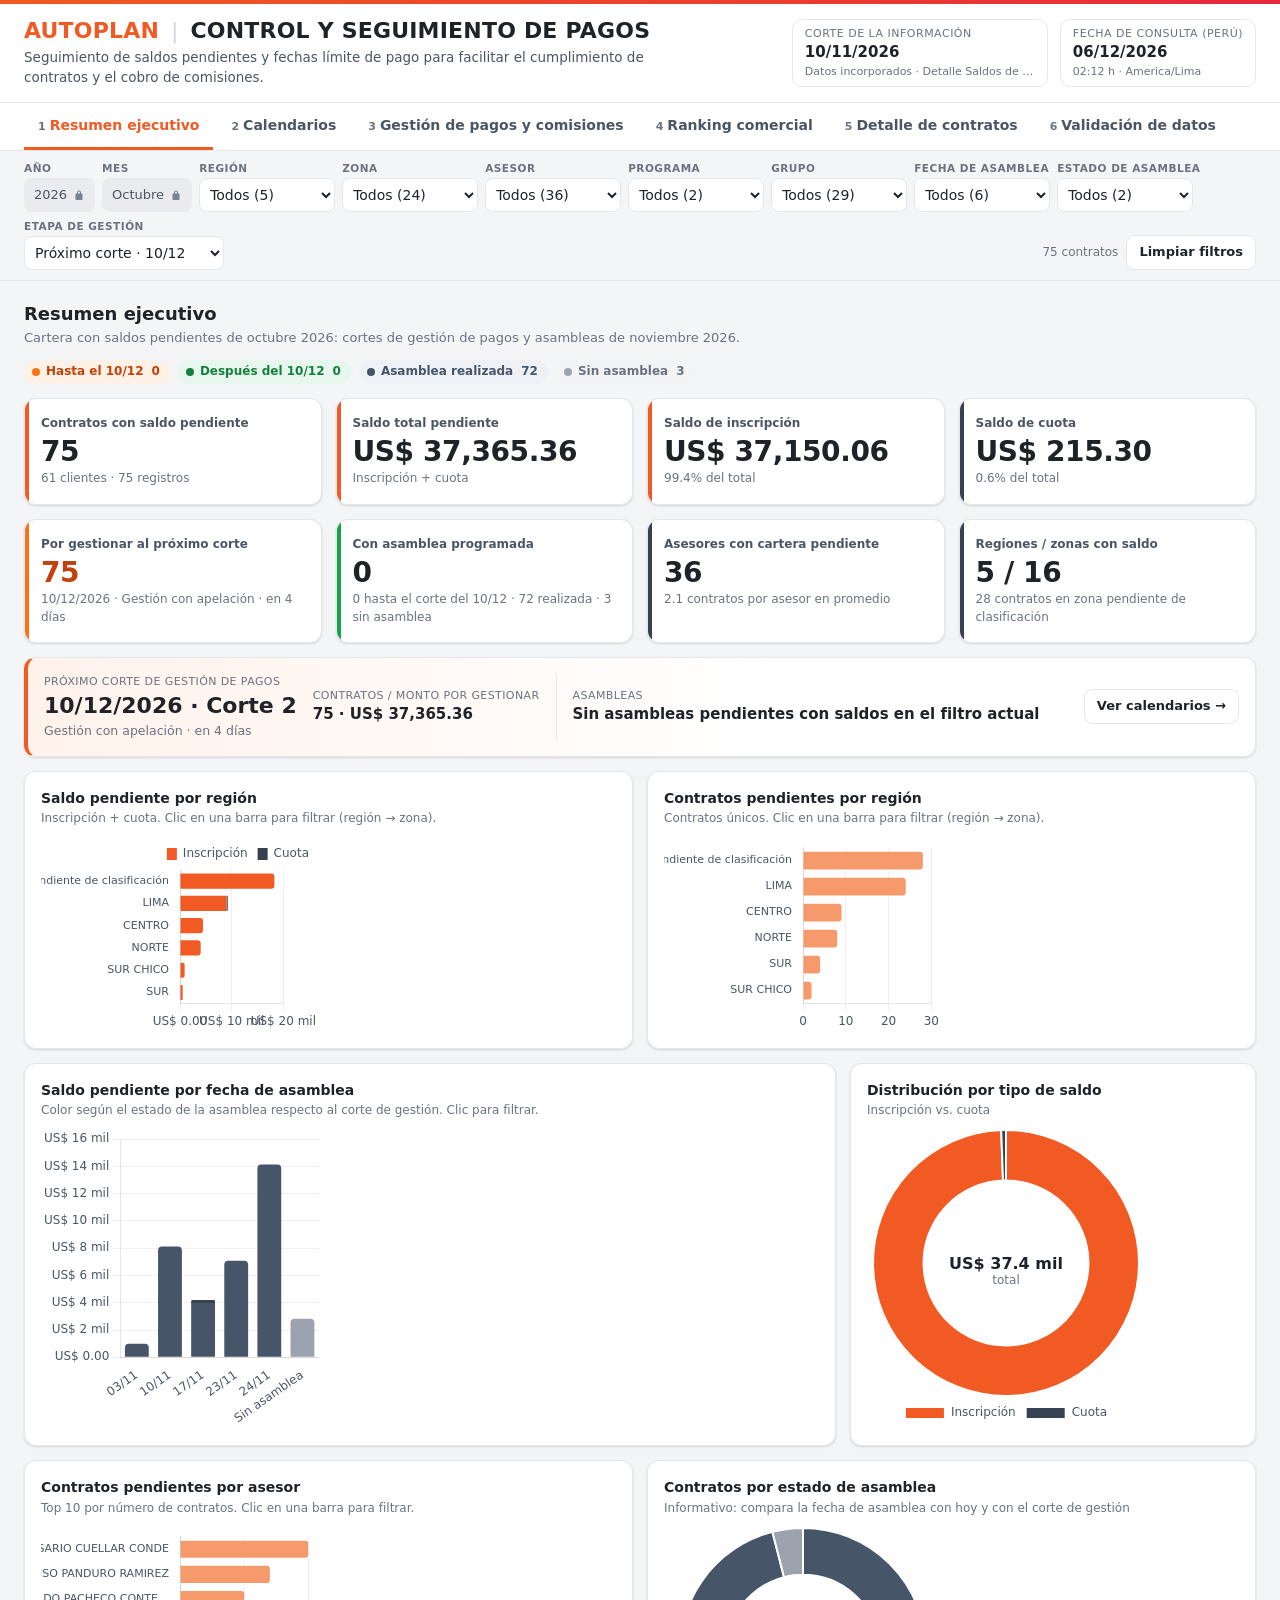
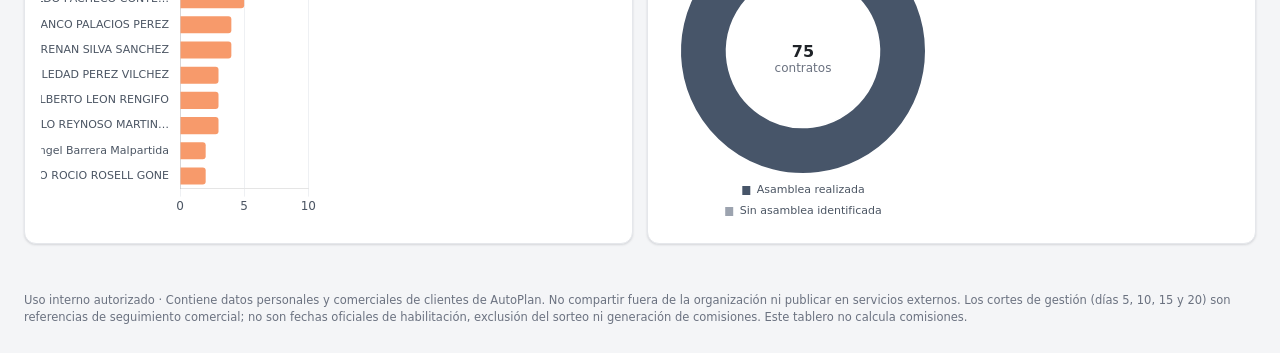
==== commit a83d69a0: "actualización 10/11/2026" ====
--- a/index.html
+++ b/index.html
@@ -548,7 +548,7 @@
 <div class="toast" id="toast"></div>
 <div class="loading" id="loading">Procesando archivo…</div>
 
-<script type="application/json" id="seed">{"meta": {"fuente": "Detalle Saldos de Cuotas de Inscripcion 06.11.2026.xlsx", "corte": "2026-11-06", "hoja": "BD", "leidos": 282, "pivot": null, "embebido": true, "fuera": {"count": 192, "by": {"2025 Nov": 3, "2026 Jun": 20, "2026 Mar": 9, "2026 Jul": 30, "2026 Set": 42, "2026 Feb": 8, "2026 Ago": 29, "2025 Jun": 2, "2024 Ene": 1, "2025 Ago": 3, "2026 May": 4, "2023 Set": 3, "2024 Jul": 3, "2025 Oct": 2, "2025 Dic": 4, "2025 Set": 1, "2026 Nov": 4, "2023 Ago": 4, "2024 Mar": 1, "2026 Abr": 7, "2024 Abr": 1, "2023 Ene": 1, "2024 Jun": 1, "2026 Ene": 2, "2025 Jul": 2, "2025 Feb": 3, "2025 Mar": 1, "2024 Oct": 1}}}, "rows": [{"ciudad": "LIMA NORTE 1", "punto": "ALESE MINKA", "gestor": "FIORELLA FANY' BRAVO VALENCIA", "fabono": "2026-10-09", "contrato": "209651", "cliente": "KATTY OSCANOA BAZAN", "programa": "AUTOPLAN - 002", "anio": 2026, "mes": "Oct", "grupo": "179", "cert": 15000, "sc": 0, "si": 5.96, "menor50": "SI"}, {"ciudad": "LIMA NORTE 1", "punto": "AUTOFONDO LA MARINA", "gestor": "FIORELLA FANY' BRAVO VALENCIA", "fabono": "2026-10-02", "contrato": "209306", "cliente": "EDWIN JHONNATHAN GARCIA ORE", "programa": "AUTOPLAN - 002", "anio": 2026, "mes": "Oct", "grupo": "184", "cert": 10000, "sc": 0, "si": 472, "menor50": "NO"}, {"ciudad": "LIMA NORTE 1", "punto": "AION OMODA SAN MIGUEL", "gestor": "MIGUEL EFRAIN BERMEJO AROTINCO", "fabono": "2026-10-31", "contrato": "261143", "cliente": "EDWARD RICHARD SOTO AGUILAR", "programa": "AUTOPLAN - 002", "anio": 2026, "mes": "Oct", "grupo": "148", "cert": 16000, "sc": 0, "si": 755.2, "menor50": "NO"}, {"ciudad": "LIMA NORTE 1", "punto": "AION OMODA SAN MIGUEL", "gestor": "YUCLEIDI ALEXANDRA BETANCOURT HERNANDEZ", "fabono": "2026-10-26", "contrato": "260735", "cliente": "LIVANY MANOLY LAMA APONTE", "programa": "AUTOPLAN - 002", "anio": 2026, "mes": "Oct", "grupo": "186", "cert": 10000, "sc": 0, "si": 470.12, "menor50": "NO"}, {"ciudad": "LIMA NORTE 1", "punto": "AION OMODA SAN MIGUEL", "gestor": "YUCLEIDI ALEXANDRA BETANCOURT HERNANDEZ", "fabono": "2026-10-31", "contrato": "243246", "cliente": "DIEGO MIRKO HARO SUELDO", "programa": "PLAN 21", "anio": 2026, "mes": "Oct", "grupo": "083", "cert": 15000, "sc": 332.6, "si": 708, "menor50": "NO"}, {"ciudad": "LIMA NORTE 1", "punto": "AION OMODA SAN MIGUEL", "gestor": "YUCLEIDI ALEXANDRA BETANCOURT HERNANDEZ", "fabono": "2026-10-31", "contrato": "261186", "cliente": "RAUL ANTONIO ASTETE WESCHE", "programa": "AUTOPLAN - 002", "anio": 2026, "mes": "Oct", "grupo": "187", "cert": 16000, "sc": 0, "si": 672.19, "menor50": "NO"}, {"ciudad": "LIMA SUR 2", "punto": "ALESE CAMACHO", "gestor": "JUAQUIN DANILO REYNOSO MARTINEZ", "fabono": "2026-10-30", "contrato": "260290", "cliente": "FREDDY ANDERSON RONDON SOSA", "programa": "AUTOPLAN - 002", "anio": 2026, "mes": "Oct", "grupo": "186", "cert": 13000, "sc": 0, "si": 431.16, "menor50": "NO"}, {"ciudad": "LIMA SUR 2", "punto": "ALESE CAMACHO", "gestor": "JUAQUIN DANILO REYNOSO MARTINEZ", "fabono": "2026-10-31", "contrato": "260234", "cliente": "BENJI ANDRES SAMANEZ SUSANIBAR", "programa": "AUTOPLAN - 002", "anio": 2026, "mes": "Oct", "grupo": "186", "cert": 12000, "sc": 0, "si": 30.3, "menor50": "SI"}, {"ciudad": "LIMA SUR 2", "punto": "ALESE CAMACHO", "gestor": "JUAQUIN DANILO REYNOSO MARTINEZ", "fabono": "2026-10-31", "contrato": "209905", "cliente": "MARIA FERNANDA OBREGÓN MAMANI", "programa": "AUTOPLAN - 002", "anio": 2026, "mes": "Oct", "grupo": "187", "cert": 10000, "sc": 198.12, "si": 472, "menor50": "NO"}, {"ciudad": "LIMA SUR 2", "punto": "AION OMODA SAN ISIDRO", "gestor": "VANESSA LUZ MARTINEZ ARIAS", "fabono": "2026-10-16", "contrato": "209663", "cliente": "GREGORY DARIO MUÑOZ MAYORA", "programa": "AUTOPLAN - 002", "anio": 2026, "mes": "Oct", "grupo": "133", "cert": 19000, "sc": 0, "si": 44.63, "menor50": "SI"}, {"ciudad": "LIMA NORTE 2", "punto": "AUTOFONDO PLAZA LIMA NORTE", "gestor": "ISAAC SHERMANNN FRANCO ARCE", "fabono": "2026-10-19", "contrato": "260317", "cliente": "LEYA ELIZETH PAZ MORON", "programa": "AUTOPLAN - 002", "anio": 2026, "mes": "Oct", "grupo": "169", "cert": 10000, "sc": 0, "si": 352.06, "menor50": "NO"}, {"ciudad": "LIMA NORTE 2", "punto": "AUTOFONDO PLAZA LIMA NORTE", "gestor": "ISAAC SHERMANNN FRANCO ARCE", "fabono": "2026-10-19", "contrato": "260318", "cliente": "LEYA ELIZETH PAZ MORON", "programa": "AUTOPLAN - 002", "anio": 2026, "mes": "Oct", "grupo": "169", "cert": 11000, "sc": 0, "si": 519.2, "menor50": "NO"}, {"ciudad": "LIMA NORTE 2", "punto": "AUTOFONDO PLAZA LIMA NORTE", "gestor": "LUIS RENAN SILVA SANCHEZ", "fabono": "2026-10-06", "contrato": "209453", "cliente": "LUIS ALFREDO ROMERO CIERTO", "programa": "AUTOPLAN - 002", "anio": 2026, "mes": "Oct", "grupo": "184", "cert": 10000, "sc": 0, "si": 55.04, "menor50": "NO"}, {"ciudad": "LIMA NORTE 2", "punto": "AUTOFONDO PLAZA LIMA NORTE", "gestor": "LUIS RENAN SILVA SANCHEZ", "fabono": "2026-10-06", "contrato": "209454", "cliente": "LUIS ALFREDO ROMERO CIERTO", "programa": "AUTOPLAN - 002", "anio": 2026, "mes": "Oct", "grupo": "184", "cert": 11000, "sc": 0, "si": 519.2, "menor50": "NO"}, {"ciudad": "LIMA NORTE 2", "punto": "AUTOFONDO PLAZA LIMA NORTE", "gestor": "LUIS RENAN SILVA SANCHEZ", "fabono": "2026-10-29", "contrato": "260931", "cliente": "HECTOR ALCIDES GUTIERREZ LOPEZ", "programa": "AUTOPLAN - 002", "anio": 2026, "mes": "Oct", "grupo": "186", "cert": 11000, "sc": 0, "si": 507.24, "menor50": "NO"}, {"ciudad": "LIMA NORTE 2", "punto": "AUTOFONDO PLAZA LIMA NORTE", "gestor": "LUIS RENAN SILVA SANCHEZ", "fabono": "2026-10-30", "contrato": "261033", "cliente": "VERONICA MALUQUISH ATALAYA", "programa": "AUTOPLAN - 002", "anio": 2026, "mes": "Oct", "grupo": "187", "cert": 12000, "sc": 0, "si": 565.88, "menor50": "NO"}, {"ciudad": "LIMA NORTE 2", "punto": "AUTOFONDO PLAZA LIMA NORTE", "gestor": "LUIS RENAN SILVA SANCHEZ", "fabono": "2026-10-30", "contrato": "261034", "cliente": "VERONICA MALUQUISH ATALAYA", "programa": "AUTOPLAN - 002", "anio": 2026, "mes": "Oct", "grupo": "187", "cert": 12000, "sc": 0, "si": 566.4, "menor50": "NO"}, {"ciudad": "LIMA NORTE 2", "punto": "AUTOFONDO PLAZA LIMA NORTE", "gestor": "LUIS RENAN SILVA SANCHEZ", "fabono": "2026-10-31", "contrato": "261020", "cliente": "YANET YESSICA TORRES INGA", "programa": "AUTOPLAN - 002", "anio": 2026, "mes": "Oct", "grupo": "187", "cert": 15000, "sc": 147.18, "si": 708, "menor50": "NO"}, {"ciudad": "LIMA NORTE 2", "punto": "LIMA NORTE 2 DIGITAL", "gestor": "LIZ KARINA AMASIFUEN APUELA", "fabono": "2026-10-30", "contrato": "260865", "cliente": "JANET ELIZABETH PALOMINO CALLE", "programa": "AUTOPLAN - 002", "anio": 2026, "mes": "Oct", "grupo": "162", "cert": 10000, "sc": 0, "si": 9.57, "menor50": "SI"}, {"ciudad": "LIMA SUR 1", "punto": "LIMA SUR 1 DIGITAL", "gestor": "GABRIELA CARRILLO ATOCHE", "fabono": "2026-10-31", "contrato": "261040", "cliente": "EXPORT FRESH AMERICA S.A.C", "programa": "AUTOPLAN - 002", "anio": 2026, "mes": "Oct", "grupo": "187", "cert": 10000, "sc": 0, "si": 472, "menor50": "NO"}, {"ciudad": "LIMA SUR 1", "punto": "LIMA SUR 1 DIGITAL", "gestor": "GABRIELA CARRILLO ATOCHE", "fabono": "2026-10-31", "contrato": "261128", "cliente": "EXPORT FRESH AMERICA S.A.C", "programa": "AUTOPLAN - 002", "anio": 2026, "mes": "Oct", "grupo": "187", "cert": 11000, "sc": 0, "si": 518.24, "menor50": "NO"}, {"ciudad": "LIMA SUR 1", "punto": "LIMA SUR 1 DIGITAL", "gestor": "LUIS FERNANDO RIVAS LAPA", "fabono": "2026-10-26", "contrato": "260659", "cliente": "BRYAN ANTHONY POLO DELGADO", "programa": "AUTOPLAN - 002", "anio": 2026, "mes": "Oct", "grupo": "186", "cert": 11000, "sc": 0, "si": 7.16, "menor50": "SI"}, {"ciudad": "LIMA SUR 1", "punto": "LIMA SUR 1 BETON GROUP", "gestor": "RENZO IVAN INGA CARMENES", "fabono": "2026-10-27", "contrato": "260581", "cliente": "JAVIER EZEQUIEL ESPINOZA VILLANO", "programa": "AUTOPLAN - 002", "anio": 2026, "mes": "Oct", "grupo": "186", "cert": 15000, "sc": 0, "si": 506.06, "menor50": "NO"}, {"ciudad": "ICA", "punto": "ICA DIGITAL", "gestor": "CARLOS ARTURO DELGADO VALLE", "fabono": "2026-10-19", "contrato": "209711", "cliente": "MARIANA ALEJANDRA ISASI VENTURA", "programa": "AUTOPLAN - 002", "anio": 2026, "mes": "Oct", "grupo": "184", "cert": 15000, "sc": 0, "si": 0.18, "menor50": "SI"}, {"ciudad": "ICA", "punto": "ICA PERUMOTOR", "gestor": "BRAYAN ANTHONY IPANAQUE MORE", "fabono": "2026-10-23", "contrato": "260518", "cliente": "WILBER NILSON BELLIDO SANTIAGO", "programa": "AUTOPLAN - 002", "anio": 2026, "mes": "Oct", "grupo": "186", "cert": 20000, "sc": 0, "si": 944, "menor50": "NO"}, {"ciudad": "ICA", "punto": "ICA PERUMOTOR", "gestor": "BRAYAN ANTHONY IPANAQUE MORE", "fabono": "2026-10-23", "contrato": "260519", "cliente": "WILBER NILSON BELLIDO SANTIAGO", "programa": "AUTOPLAN - 002", "anio": 2026, "mes": "Oct", "grupo": "186", "cert": 20000, "sc": 0, "si": 944, "menor50": "NO"}, {"ciudad": "ICA", "punto": "ICA PERUMOTOR", "gestor": "BRAYAN ANTHONY IPANAQUE MORE", "fabono": "2026-10-23", "contrato": "260520", "cliente": "WILBER NILSON BELLIDO SANTIAGO", "programa": "AUTOPLAN - 002", "anio": 2026, "mes": "Oct", "grupo": "186", "cert": 20000, "sc": 0, "si": 944, "menor50": "NO"}, {"ciudad": "ICA", "punto": "ICA PERUMOTOR", "gestor": "BRAYAN ANTHONY IPANAQUE MORE", "fabono": "2026-10-23", "contrato": "260521", "cliente": "WILBER NILSON BELLIDO SANTIAGO", "programa": "AUTOPLAN - 002", "anio": 2026, "mes": "Oct", "grupo": "186", "cert": 19000, "sc": 0, "si": 461.89, "menor50": "NO"}, {"ciudad": "AREQUIPA", "punto": "AREQUIPA DERCO CENTER ROBERTS", "gestor": "JENIFFER AMELIA DEL CARMEN CHAVEZ REVUELTA", "fabono": "2026-10-30", "contrato": "260984", "cliente": "NOE ALEX VALENCIA ARACCA", "programa": "AUTOPLAN - 002", "anio": 2026, "mes": "Oct", "grupo": "140", "cert": 15000, "sc": 0, "si": 0.62, "menor50": "SI"}, {"ciudad": "LIMA NORTE 3", "punto": "AUTOFONDO NARANJAL", "gestor": "ALEX RICHAR BURGA QUILICHE", "fabono": "2026-10-26", "contrato": "260269", "cliente": "VICTOR EFRAIN PANTOJA ADARMES", "programa": "AUTOPLAN - 002", "anio": 2026, "mes": "Oct", "grupo": "170", "cert": 12000, "sc": 0, "si": 240.71, "menor50": "NO"}, {"ciudad": "LIMA NORTE 3", "punto": "AUTOFONDO NARANJAL", "gestor": "ALEX RICHAR BURGA QUILICHE", "fabono": "2026-10-31", "contrato": "243299", "cliente": "KATTY CAREN OYOLA SAMPERTEGUI", "programa": "PLAN 21", "anio": 2026, "mes": "Oct", "grupo": "070", "cert": 23000, "sc": 509.98, "si": 1085.6, "menor50": "NO"}, {"ciudad": "ATC", "punto": "ATENCION ASOCIADO", "gestor": "ESTELA ROSARIO CUELLAR CONDE", "fabono": "2026-10-09", "contrato": "243174", "cliente": "VICTOR MIGUEL QUISPE COLLAVINO", "programa": "PLAN 21", "anio": 2026, "mes": "Oct", "grupo": "071", "cert": 20000, "sc": 0, "si": 944, "menor50": "NO"}, {"ciudad": "ATC", "punto": "ATENCION ASOCIADO", "gestor": "ESTELA ROSARIO CUELLAR CONDE", "fabono": "2026-10-12", "contrato": "243179", "cliente": "ESMITH CORREA DIAS", "programa": "PLAN 21", "anio": 2026, "mes": "Oct", "grupo": "080", "cert": 20000, "sc": 0, "si": 93.99, "menor50": "NO"}, {"ciudad": "ATC", "punto": "ATENCION ASOCIADO", "gestor": "ESTELA ROSARIO CUELLAR CONDE", "fabono": "2026-10-14", "contrato": "243190", "cliente": "MANUEL ARANDA TOGAS", "programa": "PLAN 21", "anio": 2026, "mes": "Oct", "grupo": "0", "cert": 20000, "sc": 0, "si": 944, "menor50": "NO"}, {"ciudad": "ATC", "punto": "ATENCION ASOCIADO", "gestor": "ESTELA ROSARIO CUELLAR CONDE", "fabono": "2026-10-14", "contrato": "243188", "cliente": "MANUEL ARANDA TOGAS", "programa": "PLAN 21", "anio": 2026, "mes": "Oct", "grupo": "0", "cert": 20000, "sc": 0, "si": 944, "menor50": "NO"}, {"ciudad": "ATC", "punto": "ATENCION ASOCIADO", "gestor": "ESTELA ROSARIO CUELLAR CONDE", "fabono": "2026-10-14", "contrato": "243187", "cliente": "MANUEL ARANDA TOGAS", "programa": "PLAN 21", "anio": 2026, "mes": "Oct", "grupo": "0", "cert": 20000, "sc": 0, "si": 944, "menor50": "NO"}, {"ciudad": "ATC", "punto": "ATENCION ASOCIADO", "gestor": "ESTELA ROSARIO CUELLAR CONDE", "fabono": "2026-10-19", "contrato": "260194", "cliente": "NILVER ENCARNACION GABRIEL", "programa": "AUTOPLAN - 002", "anio": 2026, "mes": "Oct", "grupo": "151", "cert": 20000, "sc": 0, "si": 944, "menor50": "NO"}, {"ciudad": "ATC", "punto": "ATENCION ASOCIADO", "gestor": "ESTELA ROSARIO CUELLAR CONDE", "fabono": "2026-10-20", "contrato": "260337", "cliente": "EDWARD CHRISTIAN CESPEDES VALENCIA", "programa": "AUTOPLAN - 002", "anio": 2026, "mes": "Oct", "grupo": "170", "cert": 16000, "sc": 0, "si": 94.4, "menor50": "NO"}, {"ciudad": "ATC", "punto": "ATENCION ASOCIADO", "gestor": "ESTELA ROSARIO CUELLAR CONDE", "fabono": "2026-10-21", "contrato": "260436", "cliente": "CANDELADIS E.I.R.L.", "programa": "AUTOPLAN - 002", "anio": 2026, "mes": "Oct", "grupo": "151", "cert": 20000, "sc": 0, "si": 944, "menor50": "NO"}, {"ciudad": "ATC", "punto": "ATENCION ASOCIADO", "gestor": "ESTELA ROSARIO CUELLAR CONDE", "fabono": "2026-10-22", "contrato": "260563", "cliente": "NILVER ENCARNACION GABRIEL", "programa": "AUTOPLAN - 002", "anio": 2026, "mes": "Oct", "grupo": "164", "cert": 14000, "sc": 0, "si": 660.8, "menor50": "NO"}, {"ciudad": "ATC", "punto": "ATENCION ASOCIADO", "gestor": "ESTELA ROSARIO CUELLAR CONDE", "fabono": "2026-10-22", "contrato": "209693", "cliente": "LUIS ANGEL MAMANI LARICANO", "programa": "AUTOPLAN - 002", "anio": 2026, "mes": "Oct", "grupo": "178", "cert": 19000, "sc": 0, "si": 896.8, "menor50": "NO"}, {"ciudad": "CHICLAYO", "punto": "CHICLAYO INTERAMERICANA NORTE", "gestor": "SOLEDAD PEREZ VILCHEZ", "fabono": "2026-10-23", "contrato": "260574", "cliente": "KEVIN FERNANDO CERVANTES COTRINA", "programa": "AUTOPLAN - 002", "anio": 2026, "mes": "Oct", "grupo": "186", "cert": 15000, "sc": 0, "si": 707.79, "menor50": "NO"}, {"ciudad": "CHICLAYO", "punto": "CHICLAYO INTERAMERICANA NORTE", "gestor": "SOLEDAD PEREZ VILCHEZ", "fabono": "2026-10-23", "contrato": "260517", "cliente": "KEVIN FERNANDO CERVANTES COTRINA", "programa": "AUTOPLAN - 002", "anio": 2026, "mes": "Oct", "grupo": "186", "cert": 15000, "sc": 0, "si": 708, "menor50": "NO"}, {"ciudad": "CHICLAYO", "punto": "CHICLAYO INTERAMERICANA NORTE", "gestor": "SOLEDAD PEREZ VILCHEZ", "fabono": "2026-10-23", "contrato": "260575", "cliente": "KEVIN FERNANDO CERVANTES COTRINA", "programa": "AUTOPLAN - 002", "anio": 2026, "mes": "Oct", "grupo": "186", "cert": 19000, "sc": 0, "si": 896.8, "menor50": "NO"}, {"ciudad": "CHICLAYO", "punto": "CHICLAYO PREMIER MOTORS", "gestor": "CARINA YOGANI DIAZ BARRANTES", "fabono": "2026-10-31", "contrato": "261161", "cliente": "NEGOCIACIONES Y FERRETERIA ABIHAIL E.I.R.L.", "programa": "AUTOPLAN - 002", "anio": 2026, "mes": "Oct", "grupo": "159", "cert": 15000, "sc": 0, "si": 13.43, "menor50": "SI"}, {"ciudad": "PIURA", "punto": "PIURA INTERAMERICANA NORTE", "gestor": "ESTRELLA MACIEL CORTEZ PULACHE", "fabono": "2026-10-15", "contrato": "260036", "cliente": "GLADYS DEL PILAR CHUNGA ZAPATA", "programa": "AUTOPLAN - 002", "anio": 2026, "mes": "Oct", "grupo": "185", "cert": 16000, "sc": 0, "si": 349.19, "menor50": "NO"}, {"ciudad": "JULIACA", "punto": "JULIACA CONAUTO", "gestor": "KLEBER ALONZO BARRIOS PINEDA", "fabono": "2026-10-26", "contrato": "260501", "cliente": "JOSE ANGEL QUISPE VARGAS", "programa": "AUTOPLAN - 002", "anio": 2026, "mes": "Oct", "grupo": "186", "cert": 10000, "sc": 0, "si": 472, "menor50": "NO"}, {"ciudad": "JULIACA", "punto": "JULIACA CONAUTO", "gestor": "KLEBER ALONZO BARRIOS PINEDA", "fabono": "2026-10-26", "contrato": "260502", "cliente": "JOSE ANGEL QUISPE VARGAS", "programa": "AUTOPLAN - 002", "anio": 2026, "mes": "Oct", "grupo": "186", "cert": 11000, "sc": 0, "si": 46.24, "menor50": "SI"}, {"ciudad": "JULIACA", "punto": "JULIACA SUR MOTORS", "gestor": "ALEXANDER MICHAEL QUISPE PACO", "fabono": "2026-10-31", "contrato": "261118", "cliente": "JHONY RONALDO BENAVENTE VILCA", "programa": "AUTOPLAN - 002", "anio": 2026, "mes": "Oct", "grupo": "187", "cert": 15000, "sc": 0, "si": 0.02, "menor50": "SI"}, {"ciudad": "HUANCAYO", "punto": "HUANCAYO ECAR MOTORS", "gestor": "KAROL ESTHEFANY AGREDA TORPOCO", "fabono": "2026-10-31", "contrato": "261011", "cliente": "NACIRA KELEN HUAMAN MOLINA", "programa": "AUTOPLAN - 002", "anio": 2026, "mes": "Oct", "grupo": "187", "cert": 20000, "sc": 0, "si": 523.3, "menor50": "NO"}, {"ciudad": "CAJAMARCA", "punto": "CAJAMARCA AUTOMOTRICES DEL NORTE", "gestor": "MAX JHONATAN SANCHEZ RABANAL", "fabono": "2026-10-30", "contrato": "261049", "cliente": "DANY ISPILCO INFANTE", "programa": "AUTOPLAN - 002", "anio": 2026, "mes": "Oct", "grupo": "187", "cert": 14000, "sc": 0, "si": 638.16, "menor50": "NO"}, {"ciudad": "HUANUCO", "punto": "HUANUCO AUTOMOTORES DE LA AMAZONIA", "gestor": "LENINA HUAYNATTE SILVA", "fabono": "2026-10-07", "contrato": "209472", "cliente": "MAYCOL YOEL ESTEBAN GOMEZ", "programa": "AUTOPLAN - 002", "anio": 2026, "mes": "Oct", "grupo": "184", "cert": 10000, "sc": 0, "si": 472, "menor50": "NO"}, {"ciudad": "HUANUCO", "punto": "HUANUCO DIGITAL", "gestor": "CHARLTON STIVEN TARAZONA RIVERA", "fabono": "2026-10-31", "contrato": "261171", "cliente": "RUBEN RAUL QUISPE ESPINOZA", "programa": "AUTOPLAN - 002", "anio": 2026, "mes": "Oct", "grupo": "187", "cert": 20000, "sc": 0, "si": 944, "menor50": "NO"}, {"ciudad": "HUANUCO", "punto": "HUANUCO DIGITAL", "gestor": "CHARLTON STIVEN TARAZONA RIVERA", "fabono": "2026-10-31", "contrato": "261172", "cliente": "RUBEN RAUL QUISPE ESPINOZA", "programa": "AUTOPLAN - 002", "anio": 2026, "mes": "Oct", "grupo": "187", "cert": 19000, "sc": 0, "si": 757.09, "menor50": "NO"}, {"ciudad": "HUANUCO", "punto": "HUANUCO DIGITAL", "gestor": "CHARLTON STIVEN TARAZONA RIVERA", "fabono": "2026-10-31", "contrato": "261173", "cliente": "RUBEN RAUL QUISPE ESPINOZA", "programa": "AUTOPLAN - 002", "anio": 2026, "mes": "Oct", "grupo": "187", "cert": 20000, "sc": 0, "si": 944, "menor50": "NO"}, {"ciudad": "HUANUCO", "punto": "HUANUCO DIGITAL", "gestor": "CHARLTON STIVEN TARAZONA RIVERA", "fabono": "2026-10-31", "contrato": "261174", "cliente": "RUBEN RAUL QUISPE ESPINOZA", "programa": "AUTOPLAN - 002", "anio": 2026, "mes": "Oct", "grupo": "187", "cert": 20000, "sc": 0, "si": 944, "menor50": "NO"}, {"ciudad": "HUANUCO", "punto": "HUANUCO MALL REAL PLAZA", "gestor": "JIMMY MARLON MUÑOZ ROJAS", "fabono": "2026-10-09", "contrato": "209614", "cliente": "JHON OMER CASTRO BARRUETA", "programa": "AUTOPLAN - 002", "anio": 2026, "mes": "Oct", "grupo": "172", "cert": 13000, "sc": 0, "si": 22.7, "menor50": "SI"}, {"ciudad": "HUANUCO", "punto": "HUANUCO MALL REAL PLAZA", "gestor": "YAMEL NATALY CASTAÑEDA CARRERA DE SUAREZ", "fabono": "2026-10-29", "contrato": "260902", "cliente": "IBETH MIRENE SOTO MORALES", "programa": "AUTOPLAN - 002", "anio": 2026, "mes": "Oct", "grupo": "186", "cert": 10000, "sc": 0, "si": 471.04, "menor50": "NO"}, {"ciudad": "HUANUCO", "punto": "HUANUCO MALL REAL PLAZA", "gestor": "YAMEL NATALY CASTAÑEDA CARRERA DE SUAREZ", "fabono": "2026-10-29", "contrato": "260904", "cliente": "IBETH MIRENE SOTO MORALES", "programa": "AUTOPLAN - 002", "anio": 2026, "mes": "Oct", "grupo": "186", "cert": 11000, "sc": 0, "si": 519.2, "menor50": "NO"}, {"ciudad": "CHIMBOTE", "punto": "CHIMBOTE INTERMOTORS", "gestor": "ANTONI ENRRIQUE SEVILLANO ALIPIO", "fabono": "2026-10-31", "contrato": "260958", "cliente": "CAROL CLARA GOICOCHEA VIERA", "programa": "AUTOPLAN - 002", "anio": 2026, "mes": "Oct", "grupo": "180", "cert": 17000, "sc": 0, "si": 296.92, "menor50": "NO"}, {"ciudad": "CHIMBOTE", "punto": "CHIMBOTE INTERMOTORS", "gestor": "JHOSELYN CARLOS VILLANUEVA", "fabono": "2026-10-31", "contrato": "261097", "cliente": "JENIFER KIMBERLEY ZAVALETA NARVAEZ", "programa": "AUTOPLAN - 002", "anio": 2026, "mes": "Oct", "grupo": "186", "cert": 11000, "sc": 0, "si": 519.2, "menor50": "NO"}, {"ciudad": "CHIMBOTE", "punto": "CHIMBOTE INTERMOTORS", "gestor": "JHOSELYN CARLOS VILLANUEVA", "fabono": "2026-10-31", "contrato": "261098", "cliente": "JENIFER KIMBERLEY ZAVALETA NARVAEZ", "programa": "AUTOPLAN - 002", "anio": 2026, "mes": "Oct", "grupo": "186", "cert": 10000, "sc": 0, "si": 472, "menor50": "NO"}, {"ciudad": "CHIMBOTE", "punto": "HUACHO PERUCAR", "gestor": "KEYKO ROCIO ROSELL GONE", "fabono": "2026-10-12", "contrato": "209290", "cliente": "RAUL JEFEFRSON FUENTES HENOSTROZA", "programa": "AUTOPLAN - 002", "anio": 2026, "mes": "Oct", "grupo": "185", "cert": 20000, "sc": 0, "si": 943.22, "menor50": "NO"}, {"ciudad": "CHIMBOTE", "punto": "HUACHO PERUCAR", "gestor": "KEYKO ROCIO ROSELL GONE", "fabono": "2026-10-19", "contrato": "209289", "cliente": "RAUL JEFEFRSON FUENTES HENOSTROZA", "programa": "AUTOPLAN - 002", "anio": 2026, "mes": "Oct", "grupo": "185", "cert": 10000, "sc": 0, "si": 376.32, "menor50": "NO"}, {"ciudad": "PUCALLPA", "punto": "PUCALLPA AUTOMOTORES DE LA AMAZONIA", "gestor": "YUXILA CRYSTAL DOMINGUEZ ALVAREZ", "fabono": "2026-10-26", "contrato": "260320", "cliente": "JULIO MIGUEL RODRIGUEZ INUMA", "programa": "AUTOPLAN - 002", "anio": 2026, "mes": "Oct", "grupo": "186", "cert": 11000, "sc": 0, "si": 519.2, "menor50": "NO"}, {"ciudad": "IQUITOS", "punto": "IQUITOS DIGITAL", "gestor": "CLAUDIA LEONILA SAN MARTIN WONG", "fabono": "2026-10-19", "contrato": "260210", "cliente": "JANETH RAQUEL ESCOBEDO BARDALES", "programa": "AUTOPLAN - 002", "anio": 2026, "mes": "Oct", "grupo": "161", "cert": 19000, "sc": 0, "si": 895.82, "menor50": "NO"}, {"ciudad": "IQUITOS", "punto": "IQUITOS MALL AVENTURA", "gestor": "FRANK ALBERTO LEON RENGIFO", "fabono": "2026-10-09", "contrato": "209403", "cliente": "MILTON FERREIRA CHOTA", "programa": "AUTOPLAN - 002", "anio": 2026, "mes": "Oct", "grupo": "185", "cert": 12000, "sc": 0, "si": 566.4, "menor50": "NO"}, {"ciudad": "IQUITOS", "punto": "IQUITOS MALL AVENTURA", "gestor": "FRANK ALBERTO LEON RENGIFO", "fabono": "2026-10-19", "contrato": "209894", "cliente": "CHRISTIAN OCAMPO DA CRUZ", "programa": "AUTOPLAN - 002", "anio": 2026, "mes": "Oct", "grupo": "185", "cert": 11000, "sc": 0, "si": 519.2, "menor50": "NO"}, {"ciudad": "IQUITOS", "punto": "IQUITOS MALL AVENTURA", "gestor": "FRANK ALBERTO LEON RENGIFO", "fabono": "2026-10-19", "contrato": "209895", "cliente": "CHRISTIAN OCAMPO DA CRUZ", "programa": "AUTOPLAN - 002", "anio": 2026, "mes": "Oct", "grupo": "185", "cert": 10000, "sc": 0, "si": 472, "menor50": "NO"}, {"ciudad": "LIMA CENTRO 1", "punto": "LIMA CENTRO 1 DIGITAL", "gestor": "LAURA MARINA LARA MEDINA", "fabono": "2026-10-31", "contrato": "261135", "cliente": "JOSE JAVIER CHAVEZ GIRON", "programa": "AUTOPLAN - 002", "anio": 2026, "mes": "Oct", "grupo": "187", "cert": 12000, "sc": 0, "si": 566.4, "menor50": "NO"}, {"ciudad": "LIMA CENTRO 1", "punto": "SJL AUTOMOTRIZ CISNE", "gestor": "JOSE CARLOS PAZ ARAUJO", "fabono": "2026-10-31", "contrato": "261018", "cliente": "KARLA MOIRA OJITOS ANCHANTE", "programa": "AUTOPLAN - 002", "anio": 2026, "mes": "Oct", "grupo": "187", "cert": 12000, "sc": 0, "si": 566.34, "menor50": "NO"}, {"ciudad": "LIMA CENTRO 1", "punto": "SJL AMBACAR", "gestor": "JOSE CARLOS PAZ ARAUJO", "fabono": "2026-10-31", "contrato": "260650", "cliente": "GRACIELA DIAZ DIAZ", "programa": "AUTOPLAN - 002", "anio": 2026, "mes": "Oct", "grupo": "186", "cert": 12000, "sc": 0, "si": 566.4, "menor50": "NO"}, {"ciudad": "REINGRESOS", "punto": "REINGRESO", "gestor": "EDGAR ALONSO PANDURO RAMIREZ", "fabono": "2026-10-10", "contrato": "209478", "cliente": "LOURDES PAOLA VALVERDE DE LOS SANTOS", "programa": "AUTOPLAN - 002", "anio": 2026, "mes": "Oct", "grupo": "172", "cert": 10000, "sc": 0, "si": 472, "menor50": "NO"}, {"ciudad": "REINGRESOS", "punto": "REINGRESO", "gestor": "EDGAR ALONSO PANDURO RAMIREZ", "fabono": "2026-10-17", "contrato": "209320", "cliente": "RONALD MICHAEL ARCONDO PALPA", "programa": "AUTOPLAN - 002", "anio": 2026, "mes": "Oct", "grupo": "110", "cert": 10000, "sc": 0, "si": 472, "menor50": "NO"}, {"ciudad": "REINGRESOS", "punto": "REINGRESO", "gestor": "EDGAR ALONSO PANDURO RAMIREZ", "fabono": "2026-10-21", "contrato": "260411", "cliente": "LETICIA BEATRIZ DIAZ MAMANI", "programa": "AUTOPLAN - 002", "anio": 2026, "mes": "Oct", "grupo": "136", "cert": 14000, "sc": 0, "si": 47.2, "menor50": "SI"}, {"ciudad": "REINGRESOS", "punto": "REINGRESO", "gestor": "EDGAR ALONSO PANDURO RAMIREZ", "fabono": "2026-10-21", "contrato": "260414", "cliente": "MARANTONY MOISES FLORES VILLASANTE", "programa": "AUTOPLAN - 002", "anio": 2026, "mes": "Oct", "grupo": "136", "cert": 13000, "sc": 0, "si": 613.6, "menor50": "NO"}, {"ciudad": "REINGRESOS", "punto": "REINGRESO", "gestor": "EDGAR ALONSO PANDURO RAMIREZ", "fabono": "2026-10-22", "contrato": "260465", "cliente": "MAX JUNIOR CANCHACHI SAIRITUPAC", "programa": "AUTOPLAN - 002", "anio": 2026, "mes": "Oct", "grupo": "167", "cert": 13000, "sc": 0, "si": 613.6, "menor50": "NO"}, {"ciudad": "REINGRESOS", "punto": "REINGRESO", "gestor": "EDGAR ALONSO PANDURO RAMIREZ", "fabono": "2026-10-22", "contrato": "260466", "cliente": "MAX JUNIOR CANCHACHI SAIRITUPAC", "programa": "AUTOPLAN - 002", "anio": 2026, "mes": "Oct", "grupo": "167", "cert": 14000, "sc": 0, "si": 660.8, "menor50": "NO"}, {"ciudad": "REINGRESOS", "punto": "REINGRESO", "gestor": "EDGAR ALONSO PANDURO RAMIREZ", "fabono": "2026-10-28", "contrato": "260657", "cliente": "SOFIA KATHERINE RODRIGUEZ EGUSQUIZA", "programa": "AUTOPLAN - 002", "anio": 2026, "mes": "Oct", "grupo": "167", "cert": 17000, "sc": 0, "si": 283.2, "menor50": "NO"}, {"ciudad": "REINGRESOS", "punto": "REINGRESO", "gestor": "JAVIER REYNALDO PACHECO CONTEÑA", "fabono": "2026-10-07", "contrato": "209294", "cliente": "PERCY CAYLLAHUA CAYLLAHUA", "programa": "AUTOPLAN - 002", "anio": 2026, "mes": "Oct", "grupo": "184", "cert": 13000, "sc": 0, "si": 613.6, "menor50": "NO"}, {"ciudad": "REINGRESOS", "punto": "REINGRESO", "gestor": "JAVIER REYNALDO PACHECO CONTEÑA", "fabono": "2026-10-07", "contrato": "209203", "cliente": "WILINGTHON DE JESUS ACUÑA MEZA", "programa": "AUTOPLAN - 002", "anio": 2026, "mes": "Oct", "grupo": "137", "cert": 15000, "sc": 0, "si": 708, "menor50": "NO"}, {"ciudad": "REINGRESOS", "punto": "REINGRESO", "gestor": "JAVIER REYNALDO PACHECO CONTEÑA", "fabono": "2026-10-14", "contrato": "209317", "cliente": "GIULLIANO ALEXANDER LANDA SALGADO", "programa": "AUTOPLAN - 002", "anio": 2026, "mes": "Oct", "grupo": "184", "cert": 20000, "sc": 0, "si": 944, "menor50": "NO"}, {"ciudad": "REINGRESOS", "punto": "REINGRESO", "gestor": "JAVIER REYNALDO PACHECO CONTEÑA", "fabono": "2026-10-22", "contrato": "260335", "cliente": "ANDY EDDER DE LA CRUZ AQUIJE", "programa": "AUTOPLAN - 002", "anio": 2026, "mes": "Oct", "grupo": "165", "cert": 16000, "sc": 0, "si": 755.2, "menor50": "NO"}, {"ciudad": "REINGRESOS", "punto": "REINGRESO", "gestor": "JAVIER REYNALDO PACHECO CONTEÑA", "fabono": "2026-10-22", "contrato": "260424", "cliente": "EMPRESA DE TRANSPORTES BAZAN S.A.C.", "programa": "AUTOPLAN - 002", "anio": 2026, "mes": "Oct", "grupo": "137", "cert": 15000, "sc": 0, "si": 708, "menor50": "NO"}, {"ciudad": "REINGRESOS", "punto": "REINGRESO", "gestor": "Luis Angel Barrera Malpartida", "fabono": "2026-10-21", "contrato": "260339", "cliente": "LUIS OMAR CORNEJO VALENCIA", "programa": "AUTOPLAN - 002", "anio": 2026, "mes": "Oct", "grupo": "115", "cert": 10000, "sc": 0, "si": 472, "menor50": "NO"}, {"ciudad": "REINGRESOS", "punto": "REINGRESO", "gestor": "Luis Angel Barrera Malpartida", "fabono": "2026-10-21", "contrato": "260134", "cliente": "JASMIN JARAMILLO TANGOA", "programa": "AUTOPLAN - 002", "anio": 2026, "mes": "Oct", "grupo": "177", "cert": 18000, "sc": 0, "si": 849.6, "menor50": "NO"}, {"ciudad": "REINGRESOS", "punto": "REINGRESO", "gestor": "WANDER FRANCO PALACIOS PEREZ", "fabono": "2026-10-12", "contrato": "209374", "cliente": "NAISHA MILAGROS LEYVA ALEJANDRO", "programa": "AUTOPLAN - 002", "anio": 2026, "mes": "Oct", "grupo": "184", "cert": 17000, "sc": 0, "si": 802.4, "menor50": "NO"}, {"ciudad": "REINGRESOS", "punto": "REINGRESO", "gestor": "WANDER FRANCO PALACIOS PEREZ", "fabono": "2026-10-21", "contrato": "260398", "cliente": "ROSMERY  TAIS CAPCHA CONTRERAS", "programa": "AUTOPLAN - 002", "anio": 2026, "mes": "Oct", "grupo": "186", "cert": 18000, "sc": 0, "si": 849.6, "menor50": "NO"}, {"ciudad": "REINGRESOS", "punto": "REINGRESO", "gestor": "WANDER FRANCO PALACIOS PEREZ", "fabono": "2026-10-22", "contrato": "260514", "cliente": "CELSO CONDORPOCCO JACHO", "programa": "AUTOPLAN - 002", "anio": 2026, "mes": "Oct", "grupo": "183", "cert": 11000, "sc": 0, "si": 519.2, "menor50": "NO"}, {"ciudad": "REINGRESOS", "punto": "REINGRESO", "gestor": "WANDER FRANCO PALACIOS PEREZ", "fabono": "2026-10-22", "contrato": "260513", "cliente": "CELSO CONDORPOCCO JACHO", "programa": "AUTOPLAN - 002", "anio": 2026, "mes": "Oct", "grupo": "182", "cert": 10000, "sc": 0, "si": 472, "menor50": "NO"}]}</script>
+<script type="application/json" id="seed">{"meta": {"fuente": "Detalle Saldos de Cuotas de Inscripcion 10.11.2026.xlsx", "corte": "2026-11-10", "hoja": "BD", "leidos": 276, "pivot": null, "embebido": true, "fuera": {"count": 201, "by": {"2026 Nov": 15, "2025 Nov": 3, "2026 Jun": 20, "2026 Mar": 9, "2026 Jul": 29, "2026 Set": 41, "2026 Feb": 8, "2026 Ago": 29, "2025 Jun": 2, "2024 Ene": 1, "2025 Ago": 3, "2026 May": 4, "2023 Set": 3, "2024 Jul": 3, "2025 Oct": 2, "2025 Dic": 4, "2025 Set": 1, "2023 Ago": 4, "2024 Mar": 1, "2026 Abr": 7, "2024 Abr": 1, "2023 Ene": 1, "2024 Jun": 1, "2026 Ene": 2, "2025 Jul": 2, "2025 Feb": 3, "2025 Mar": 1, "2024 Oct": 1}}}, "rows": [{"ciudad": "LIMA NORTE 1", "punto": "ALESE MINKA", "gestor": "FIORELLA FANY' BRAVO VALENCIA", "fabono": "2026-10-09", "contrato": "209651", "cliente": "KATTY OSCANOA BAZAN", "programa": "AUTOPLAN - 002", "anio": 2026, "mes": "Oct", "grupo": "179", "cert": 15000, "sc": 0, "si": 5.96, "menor50": "SI"}, {"ciudad": "LIMA NORTE 1", "punto": "AUTOFONDO LA MARINA", "gestor": "FIORELLA FANY' BRAVO VALENCIA", "fabono": "2026-10-02", "contrato": "209306", "cliente": "EDWIN JHONNATHAN GARCIA ORE", "programa": "AUTOPLAN - 002", "anio": 2026, "mes": "Oct", "grupo": "184", "cert": 10000, "sc": 0, "si": 472, "menor50": "NO"}, {"ciudad": "LIMA NORTE 1", "punto": "AION OMODA SAN MIGUEL", "gestor": "MIGUEL EFRAIN BERMEJO AROTINCO", "fabono": "2026-10-31", "contrato": "261143", "cliente": "EDWARD RICHARD SOTO AGUILAR", "programa": "AUTOPLAN - 002", "anio": 2026, "mes": "Oct", "grupo": "148", "cert": 16000, "sc": 0, "si": 755.2, "menor50": "NO"}, {"ciudad": "LIMA NORTE 1", "punto": "AION OMODA SAN MIGUEL", "gestor": "YUCLEIDI ALEXANDRA BETANCOURT HERNANDEZ", "fabono": "2026-10-31", "contrato": "261186", "cliente": "RAUL ANTONIO ASTETE WESCHE", "programa": "AUTOPLAN - 002", "anio": 2026, "mes": "Oct", "grupo": "187", "cert": 16000, "sc": 0, "si": 672.19, "menor50": "NO"}, {"ciudad": "LIMA SUR 2", "punto": "ALESE CAMACHO", "gestor": "JUAQUIN DANILO REYNOSO MARTINEZ", "fabono": "2026-10-30", "contrato": "260290", "cliente": "FREDDY ANDERSON RONDON SOSA", "programa": "AUTOPLAN - 002", "anio": 2026, "mes": "Oct", "grupo": "186", "cert": 13000, "sc": 0, "si": 431.16, "menor50": "NO"}, {"ciudad": "LIMA SUR 2", "punto": "ALESE CAMACHO", "gestor": "JUAQUIN DANILO REYNOSO MARTINEZ", "fabono": "2026-10-31", "contrato": "260234", "cliente": "BENJI ANDRES SAMANEZ SUSANIBAR", "programa": "AUTOPLAN - 002", "anio": 2026, "mes": "Oct", "grupo": "186", "cert": 12000, "sc": 0, "si": 30.3, "menor50": "SI"}, {"ciudad": "LIMA SUR 2", "punto": "ALESE CAMACHO", "gestor": "JUAQUIN DANILO REYNOSO MARTINEZ", "fabono": "2026-10-31", "contrato": "209905", "cliente": "MARIA FERNANDA OBREGÓN MAMANI", "programa": "AUTOPLAN - 002", "anio": 2026, "mes": "Oct", "grupo": "187", "cert": 10000, "sc": 68.12, "si": 472, "menor50": "NO"}, {"ciudad": "LIMA SUR 2", "punto": "AION OMODA SAN ISIDRO", "gestor": "VANESSA LUZ MARTINEZ ARIAS", "fabono": "2026-10-16", "contrato": "209663", "cliente": "GREGORY DARIO MUÑOZ MAYORA", "programa": "AUTOPLAN - 002", "anio": 2026, "mes": "Oct", "grupo": "133", "cert": 19000, "sc": 0, "si": 44.63, "menor50": "SI"}, {"ciudad": "LIMA SUR 2", "punto": "AION OMODA SAN ISIDRO", "gestor": "YANINA CONSUELO ROMERO CHAVARRIA", "fabono": "2026-10-30", "contrato": "260203", "cliente": "MARCELA IVONNE SAUCEDO LAMA", "programa": "AUTOPLAN - 002", "anio": 2026, "mes": "Oct", "grupo": "137", "cert": 14000, "sc": 0, "si": 19.94, "menor50": "SI"}, {"ciudad": "LIMA NORTE 2", "punto": "AUTOFONDO PLAZA LIMA NORTE", "gestor": "ISAAC SHERMANNN FRANCO ARCE", "fabono": "2026-10-19", "contrato": "260317", "cliente": "LEYA ELIZETH PAZ MORON", "programa": "AUTOPLAN - 002", "anio": 2026, "mes": "Oct", "grupo": "169", "cert": 10000, "sc": 0, "si": 352.06, "menor50": "NO"}, {"ciudad": "LIMA NORTE 2", "punto": "AUTOFONDO PLAZA LIMA NORTE", "gestor": "ISAAC SHERMANNN FRANCO ARCE", "fabono": "2026-10-19", "contrato": "260318", "cliente": "LEYA ELIZETH PAZ MORON", "programa": "AUTOPLAN - 002", "anio": 2026, "mes": "Oct", "grupo": "169", "cert": 11000, "sc": 0, "si": 519.2, "menor50": "NO"}, {"ciudad": "LIMA NORTE 2", "punto": "AUTOFONDO PLAZA LIMA NORTE", "gestor": "LUIS RENAN SILVA SANCHEZ", "fabono": "2026-10-06", "contrato": "209453", "cliente": "LUIS ALFREDO ROMERO CIERTO", "programa": "AUTOPLAN - 002", "anio": 2026, "mes": "Oct", "grupo": "184", "cert": 10000, "sc": 0, "si": 55.04, "menor50": "NO"}, {"ciudad": "LIMA NORTE 2", "punto": "AUTOFONDO PLAZA LIMA NORTE", "gestor": "LUIS RENAN SILVA SANCHEZ", "fabono": "2026-10-06", "contrato": "209454", "cliente": "LUIS ALFREDO ROMERO CIERTO", "programa": "AUTOPLAN - 002", "anio": 2026, "mes": "Oct", "grupo": "184", "cert": 11000, "sc": 0, "si": 519.2, "menor50": "NO"}, {"ciudad": "LIMA NORTE 2", "punto": "AUTOFONDO PLAZA LIMA NORTE", "gestor": "LUIS RENAN SILVA SANCHEZ", "fabono": "2026-10-29", "contrato": "260931", "cliente": "HECTOR ALCIDES GUTIERREZ LOPEZ", "programa": "AUTOPLAN - 002", "anio": 2026, "mes": "Oct", "grupo": "186", "cert": 11000, "sc": 0, "si": 507.24, "menor50": "NO"}, {"ciudad": "LIMA NORTE 2", "punto": "AUTOFONDO PLAZA LIMA NORTE", "gestor": "LUIS RENAN SILVA SANCHEZ", "fabono": "2026-10-31", "contrato": "261020", "cliente": "YANET YESSICA TORRES INGA", "programa": "AUTOPLAN - 002", "anio": 2026, "mes": "Oct", "grupo": "187", "cert": 15000, "sc": 147.18, "si": 708, "menor50": "NO"}, {"ciudad": "LIMA NORTE 2", "punto": "LIMA NORTE 2 DIGITAL", "gestor": "LIZ KARINA AMASIFUEN APUELA", "fabono": "2026-10-30", "contrato": "260865", "cliente": "JANET ELIZABETH PALOMINO CALLE", "programa": "AUTOPLAN - 002", "anio": 2026, "mes": "Oct", "grupo": "162", "cert": 10000, "sc": 0, "si": 9.57, "menor50": "SI"}, {"ciudad": "LIMA SUR 1", "punto": "LIMA SUR 1 DIGITAL", "gestor": "GABRIELA CARRILLO ATOCHE", "fabono": "2026-10-31", "contrato": "261040", "cliente": "EXPORT FRESH AMERICA S.A.C", "programa": "AUTOPLAN - 002", "anio": 2026, "mes": "Oct", "grupo": "187", "cert": 10000, "sc": 0, "si": 472, "menor50": "NO"}, {"ciudad": "LIMA SUR 1", "punto": "LIMA SUR 1 DIGITAL", "gestor": "GABRIELA CARRILLO ATOCHE", "fabono": "2026-10-31", "contrato": "261128", "cliente": "EXPORT FRESH AMERICA S.A.C", "programa": "AUTOPLAN - 002", "anio": 2026, "mes": "Oct", "grupo": "187", "cert": 11000, "sc": 0, "si": 518.24, "menor50": "NO"}, {"ciudad": "LIMA SUR 1", "punto": "LIMA SUR 1 DIGITAL", "gestor": "LUIS FERNANDO RIVAS LAPA", "fabono": "2026-10-26", "contrato": "260659", "cliente": "BRYAN ANTHONY POLO DELGADO", "programa": "AUTOPLAN - 002", "anio": 2026, "mes": "Oct", "grupo": "186", "cert": 11000, "sc": 0, "si": 7.16, "menor50": "SI"}, {"ciudad": "LIMA SUR 1", "punto": "LIMA SUR 1 BETON GROUP", "gestor": "RENZO IVAN INGA CARMENES", "fabono": "2026-10-27", "contrato": "260581", "cliente": "JAVIER EZEQUIEL ESPINOZA VILLANO", "programa": "AUTOPLAN - 002", "anio": 2026, "mes": "Oct", "grupo": "186", "cert": 15000, "sc": 0, "si": 506.06, "menor50": "NO"}, {"ciudad": "ICA", "punto": "ICA DIGITAL", "gestor": "CARLOS ARTURO DELGADO VALLE", "fabono": "2026-10-19", "contrato": "209711", "cliente": "MARIANA ALEJANDRA ISASI VENTURA", "programa": "AUTOPLAN - 002", "anio": 2026, "mes": "Oct", "grupo": "184", "cert": 15000, "sc": 0, "si": 0.18, "menor50": "SI"}, {"ciudad": "ICA", "punto": "ICA PERUMOTOR", "gestor": "BRAYAN ANTHONY IPANAQUE MORE", "fabono": "2026-10-23", "contrato": "260518", "cliente": "WILBER NILSON BELLIDO SANTIAGO", "programa": "AUTOPLAN - 002", "anio": 2026, "mes": "Oct", "grupo": "186", "cert": 20000, "sc": 0, "si": 893.89, "menor50": "NO"}, {"ciudad": "AREQUIPA", "punto": "AREQUIPA DERCO CENTER ROBERTS", "gestor": "JENIFFER AMELIA DEL CARMEN CHAVEZ REVUELTA", "fabono": "2026-10-30", "contrato": "260984", "cliente": "NOE ALEX VALENCIA ARACCA", "programa": "AUTOPLAN - 002", "anio": 2026, "mes": "Oct", "grupo": "140", "cert": 15000, "sc": 0, "si": 0.62, "menor50": "SI"}, {"ciudad": "LIMA NORTE 3", "punto": "AUTOFONDO NARANJAL", "gestor": "ALEX RICHAR BURGA QUILICHE", "fabono": "2026-10-26", "contrato": "260269", "cliente": "VICTOR EFRAIN PANTOJA ADARMES", "programa": "AUTOPLAN - 002", "anio": 2026, "mes": "Oct", "grupo": "170", "cert": 12000, "sc": 0, "si": 240.71, "menor50": "NO"}, {"ciudad": "ATC", "punto": "ATENCION ASOCIADO", "gestor": "ESTELA ROSARIO CUELLAR CONDE", "fabono": "2026-10-09", "contrato": "243174", "cliente": "VICTOR MIGUEL QUISPE COLLAVINO", "programa": "PLAN 21", "anio": 2026, "mes": "Oct", "grupo": "071", "cert": 20000, "sc": 0, "si": 944, "menor50": "NO"}, {"ciudad": "ATC", "punto": "ATENCION ASOCIADO", "gestor": "ESTELA ROSARIO CUELLAR CONDE", "fabono": "2026-10-12", "contrato": "243179", "cliente": "ESMITH CORREA DIAS", "programa": "PLAN 21", "anio": 2026, "mes": "Oct", "grupo": "080", "cert": 20000, "sc": 0, "si": 93.99, "menor50": "NO"}, {"ciudad": "ATC", "punto": "ATENCION ASOCIADO", "gestor": "ESTELA ROSARIO CUELLAR CONDE", "fabono": "2026-10-14", "contrato": "243190", "cliente": "MANUEL ARANDA TOGAS", "programa": "PLAN 21", "anio": 2026, "mes": "Oct", "grupo": "0", "cert": 20000, "sc": 0, "si": 944, "menor50": "NO"}, {"ciudad": "ATC", "punto": "ATENCION ASOCIADO", "gestor": "ESTELA ROSARIO CUELLAR CONDE", "fabono": "2026-10-14", "contrato": "243188", "cliente": "MANUEL ARANDA TOGAS", "programa": "PLAN 21", "anio": 2026, "mes": "Oct", "grupo": "0", "cert": 20000, "sc": 0, "si": 944, "menor50": "NO"}, {"ciudad": "ATC", "punto": "ATENCION ASOCIADO", "gestor": "ESTELA ROSARIO CUELLAR CONDE", "fabono": "2026-10-14", "contrato": "243187", "cliente": "MANUEL ARANDA TOGAS", "programa": "PLAN 21", "anio": 2026, "mes": "Oct", "grupo": "0", "cert": 20000, "sc": 0, "si": 944, "menor50": "NO"}, {"ciudad": "ATC", "punto": "ATENCION ASOCIADO", "gestor": "ESTELA ROSARIO CUELLAR CONDE", "fabono": "2026-10-19", "contrato": "260194", "cliente": "NILVER ENCARNACION GABRIEL", "programa": "AUTOPLAN - 002", "anio": 2026, "mes": "Oct", "grupo": "151", "cert": 20000, "sc": 0, "si": 944, "menor50": "NO"}, {"ciudad": "ATC", "punto": "ATENCION ASOCIADO", "gestor": "ESTELA ROSARIO CUELLAR CONDE", "fabono": "2026-10-20", "contrato": "260337", "cliente": "EDWARD CHRISTIAN CESPEDES VALENCIA", "programa": "AUTOPLAN - 002", "anio": 2026, "mes": "Oct", "grupo": "170", "cert": 16000, "sc": 0, "si": 94.4, "menor50": "NO"}, {"ciudad": "ATC", "punto": "ATENCION ASOCIADO", "gestor": "ESTELA ROSARIO CUELLAR CONDE", "fabono": "2026-10-21", "contrato": "260436", "cliente": "CANDELADIS E.I.R.L.", "programa": "AUTOPLAN - 002", "anio": 2026, "mes": "Oct", "grupo": "151", "cert": 20000, "sc": 0, "si": 944, "menor50": "NO"}, {"ciudad": "ATC", "punto": "ATENCION ASOCIADO", "gestor": "ESTELA ROSARIO CUELLAR CONDE", "fabono": "2026-10-22", "contrato": "260563", "cliente": "NILVER ENCARNACION GABRIEL", "programa": "AUTOPLAN - 002", "anio": 2026, "mes": "Oct", "grupo": "164", "cert": 14000, "sc": 0, "si": 660.8, "menor50": "NO"}, {"ciudad": "ATC", "punto": "ATENCION ASOCIADO", "gestor": "ESTELA ROSARIO CUELLAR CONDE", "fabono": "2026-10-22", "contrato": "209693", "cliente": "LUIS ANGEL MAMANI LARICANO", "programa": "AUTOPLAN - 002", "anio": 2026, "mes": "Oct", "grupo": "178", "cert": 19000, "sc": 0, "si": 896.8, "menor50": "NO"}, {"ciudad": "CHICLAYO", "punto": "CHICLAYO INTERAMERICANA NORTE", "gestor": "SOLEDAD PEREZ VILCHEZ", "fabono": "2026-10-23", "contrato": "260574", "cliente": "KEVIN FERNANDO CERVANTES COTRINA", "programa": "AUTOPLAN - 002", "anio": 2026, "mes": "Oct", "grupo": "186", "cert": 15000, "sc": 0, "si": 707.79, "menor50": "NO"}, {"ciudad": "CHICLAYO", "punto": "CHICLAYO INTERAMERICANA NORTE", "gestor": "SOLEDAD PEREZ VILCHEZ", "fabono": "2026-10-23", "contrato": "260517", "cliente": "KEVIN FERNANDO CERVANTES COTRINA", "programa": "AUTOPLAN - 002", "anio": 2026, "mes": "Oct", "grupo": "186", "cert": 15000, "sc": 0, "si": 708, "menor50": "NO"}, {"ciudad": "CHICLAYO", "punto": "CHICLAYO INTERAMERICANA NORTE", "gestor": "SOLEDAD PEREZ VILCHEZ", "fabono": "2026-10-23", "contrato": "260575", "cliente": "KEVIN FERNANDO CERVANTES COTRINA", "programa": "AUTOPLAN - 002", "anio": 2026, "mes": "Oct", "grupo": "186", "cert": 19000, "sc": 0, "si": 896.8, "menor50": "NO"}, {"ciudad": "CHICLAYO", "punto": "CHICLAYO PREMIER MOTORS", "gestor": "CARINA YOGANI DIAZ BARRANTES", "fabono": "2026-10-31", "contrato": "261161", "cliente": "NEGOCIACIONES Y FERRETERIA ABIHAIL E.I.R.L.", "programa": "AUTOPLAN - 002", "anio": 2026, "mes": "Oct", "grupo": "159", "cert": 15000, "sc": 0, "si": 13.43, "menor50": "SI"}, {"ciudad": "PIURA", "punto": "PIURA INTERAMERICANA NORTE", "gestor": "ESTRELLA MACIEL CORTEZ PULACHE", "fabono": "2026-10-15", "contrato": "260036", "cliente": "GLADYS DEL PILAR CHUNGA ZAPATA", "programa": "AUTOPLAN - 002", "anio": 2026, "mes": "Oct", "grupo": "185", "cert": 16000, "sc": 0, "si": 349.19, "menor50": "NO"}, {"ciudad": "JULIACA", "punto": "JULIACA CONAUTO", "gestor": "KLEBER ALONZO BARRIOS PINEDA", "fabono": "2026-10-26", "contrato": "260501", "cliente": "JOSE ANGEL QUISPE VARGAS", "programa": "AUTOPLAN - 002", "anio": 2026, "mes": "Oct", "grupo": "186", "cert": 10000, "sc": 0, "si": 472, "menor50": "NO"}, {"ciudad": "JULIACA", "punto": "JULIACA CONAUTO", "gestor": "KLEBER ALONZO BARRIOS PINEDA", "fabono": "2026-10-26", "contrato": "260502", "cliente": "JOSE ANGEL QUISPE VARGAS", "programa": "AUTOPLAN - 002", "anio": 2026, "mes": "Oct", "grupo": "186", "cert": 11000, "sc": 0, "si": 46.24, "menor50": "SI"}, {"ciudad": "JULIACA", "punto": "JULIACA SUR MOTORS", "gestor": "ALEXANDER MICHAEL QUISPE PACO", "fabono": "2026-10-31", "contrato": "261118", "cliente": "JHONY RONALDO BENAVENTE VILCA", "programa": "AUTOPLAN - 002", "anio": 2026, "mes": "Oct", "grupo": "187", "cert": 15000, "sc": 0, "si": 0.02, "menor50": "SI"}, {"ciudad": "CAJAMARCA", "punto": "CAJAMARCA AUTOMOTRICES DEL NORTE", "gestor": "MAX JHONATAN SANCHEZ RABANAL", "fabono": "2026-10-30", "contrato": "261049", "cliente": "DANY ISPILCO INFANTE", "programa": "AUTOPLAN - 002", "anio": 2026, "mes": "Oct", "grupo": "187", "cert": 14000, "sc": 0, "si": 1.81, "menor50": "SI"}, {"ciudad": "HUANUCO", "punto": "HUANUCO AUTOMOTORES DE LA AMAZONIA", "gestor": "LENINA HUAYNATTE SILVA", "fabono": "2026-10-07", "contrato": "209472", "cliente": "MAYCOL YOEL ESTEBAN GOMEZ", "programa": "AUTOPLAN - 002", "anio": 2026, "mes": "Oct", "grupo": "184", "cert": 10000, "sc": 0, "si": 472, "menor50": "NO"}, {"ciudad": "HUANUCO", "punto": "HUANUCO MALL REAL PLAZA", "gestor": "JIMMY MARLON MUÑOZ ROJAS", "fabono": "2026-10-09", "contrato": "209614", "cliente": "JHON OMER CASTRO BARRUETA", "programa": "AUTOPLAN - 002", "anio": 2026, "mes": "Oct", "grupo": "172", "cert": 13000, "sc": 0, "si": 22.7, "menor50": "SI"}, {"ciudad": "HUANUCO", "punto": "HUANUCO MALL REAL PLAZA", "gestor": "YAMEL NATALY CASTAÑEDA CARRERA DE SUAREZ", "fabono": "2026-10-29", "contrato": "260902", "cliente": "IBETH MIRENE SOTO MORALES", "programa": "AUTOPLAN - 002", "anio": 2026, "mes": "Oct", "grupo": "186", "cert": 10000, "sc": 0, "si": 471.04, "menor50": "NO"}, {"ciudad": "HUANUCO", "punto": "HUANUCO MALL REAL PLAZA", "gestor": "YAMEL NATALY CASTAÑEDA CARRERA DE SUAREZ", "fabono": "2026-10-29", "contrato": "260904", "cliente": "IBETH MIRENE SOTO MORALES", "programa": "AUTOPLAN - 002", "anio": 2026, "mes": "Oct", "grupo": "186", "cert": 11000, "sc": 0, "si": 519.2, "menor50": "NO"}, {"ciudad": "CHIMBOTE", "punto": "HUACHO PERUCAR", "gestor": "KEYKO ROCIO ROSELL GONE", "fabono": "2026-10-12", "contrato": "209290", "cliente": "RAUL JEFEFRSON FUENTES HENOSTROZA", "programa": "AUTOPLAN - 002", "anio": 2026, "mes": "Oct", "grupo": "185", "cert": 20000, "sc": 0, "si": 943.22, "menor50": "NO"}, {"ciudad": "CHIMBOTE", "punto": "HUACHO PERUCAR", "gestor": "KEYKO ROCIO ROSELL GONE", "fabono": "2026-10-19", "contrato": "209289", "cliente": "RAUL JEFEFRSON FUENTES HENOSTROZA", "programa": "AUTOPLAN - 002", "anio": 2026, "mes": "Oct", "grupo": "185", "cert": 10000, "sc": 0, "si": 376.32, "menor50": "NO"}, {"ciudad": "PUCALLPA", "punto": "PUCALLPA AUTOMOTORES DE LA AMAZONIA", "gestor": "YUXILA CRYSTAL DOMINGUEZ ALVAREZ", "fabono": "2026-10-26", "contrato": "260320", "cliente": "JULIO MIGUEL RODRIGUEZ INUMA", "programa": "AUTOPLAN - 002", "anio": 2026, "mes": "Oct", "grupo": "186", "cert": 11000, "sc": 0, "si": 519.2, "menor50": "NO"}, {"ciudad": "IQUITOS", "punto": "IQUITOS DIGITAL", "gestor": "CLAUDIA LEONILA SAN MARTIN WONG", "fabono": "2026-10-19", "contrato": "260210", "cliente": "JANETH RAQUEL ESCOBEDO BARDALES", "programa": "AUTOPLAN - 002", "anio": 2026, "mes": "Oct", "grupo": "161", "cert": 19000, "sc": 0, "si": 895.82, "menor50": "NO"}, {"ciudad": "IQUITOS", "punto": "IQUITOS MALL AVENTURA", "gestor": "FRANK ALBERTO LEON RENGIFO", "fabono": "2026-10-09", "contrato": "209403", "cliente": "MILTON FERREIRA CHOTA", "programa": "AUTOPLAN - 002", "anio": 2026, "mes": "Oct", "grupo": "185", "cert": 12000, "sc": 0, "si": 566.4, "menor50": "NO"}, {"ciudad": "IQUITOS", "punto": "IQUITOS MALL AVENTURA", "gestor": "FRANK ALBERTO LEON RENGIFO", "fabono": "2026-10-19", "contrato": "209894", "cliente": "CHRISTIAN OCAMPO DA CRUZ", "programa": "AUTOPLAN - 002", "anio": 2026, "mes": "Oct", "grupo": "185", "cert": 11000, "sc": 0, "si": 519.2, "menor50": "NO"}, {"ciudad": "IQUITOS", "punto": "IQUITOS MALL AVENTURA", "gestor": "FRANK ALBERTO LEON RENGIFO", "fabono": "2026-10-19", "contrato": "209895", "cliente": "CHRISTIAN OCAMPO DA CRUZ", "programa": "AUTOPLAN - 002", "anio": 2026, "mes": "Oct", "grupo": "185", "cert": 10000, "sc": 0, "si": 472, "menor50": "NO"}, {"ciudad": "LIMA CENTRO 1", "punto": "LIMA CENTRO 1 DIGITAL", "gestor": "LAURA MARINA LARA MEDINA", "fabono": "2026-10-31", "contrato": "261135", "cliente": "JOSE JAVIER CHAVEZ GIRON", "programa": "AUTOPLAN - 002", "anio": 2026, "mes": "Oct", "grupo": "187", "cert": 12000, "sc": 0, "si": 566.4, "menor50": "NO"}, {"ciudad": "LIMA CENTRO 1", "punto": "SJL AUTOMOTRIZ CISNE", "gestor": "JOSE CARLOS PAZ ARAUJO", "fabono": "2026-10-31", "contrato": "261018", "cliente": "KARLA MOIRA OJITOS ANCHANTE", "programa": "AUTOPLAN - 002", "anio": 2026, "mes": "Oct", "grupo": "187", "cert": 12000, "sc": 0, "si": 566.34, "menor50": "NO"}, {"ciudad": "LIMA CENTRO 1", "punto": "SJL AMBACAR", "gestor": "JOSE CARLOS PAZ ARAUJO", "fabono": "2026-10-31", "contrato": "260650", "cliente": "GRACIELA DIAZ DIAZ", "programa": "AUTOPLAN - 002", "anio": 2026, "mes": "Oct", "grupo": "186", "cert": 12000, "sc": 0, "si": 566.4, "menor50": "NO"}, {"ciudad": "REINGRESOS", "punto": "REINGRESO", "gestor": "EDGAR ALONSO PANDURO RAMIREZ", "fabono": "2026-10-10", "contrato": "209478", "cliente": "LOURDES PAOLA VALVERDE DE LOS SANTOS", "programa": "AUTOPLAN - 002", "anio": 2026, "mes": "Oct", "grupo": "172", "cert": 10000, "sc": 0, "si": 472, "menor50": "NO"}, {"ciudad": "REINGRESOS", "punto": "REINGRESO", "gestor": "EDGAR ALONSO PANDURO RAMIREZ", "fabono": "2026-10-17", "contrato": "209320", "cliente": "RONALD MICHAEL ARCONDO PALPA", "programa": "AUTOPLAN - 002", "anio": 2026, "mes": "Oct", "grupo": "110", "cert": 10000, "sc": 0, "si": 472, "menor50": "NO"}, {"ciudad": "REINGRESOS", "punto": "REINGRESO", "gestor": "EDGAR ALONSO PANDURO RAMIREZ", "fabono": "2026-10-21", "contrato": "260411", "cliente": "LETICIA BEATRIZ DIAZ MAMANI", "programa": "AUTOPLAN - 002", "anio": 2026, "mes": "Oct", "grupo": "136", "cert": 14000, "sc": 0, "si": 47.2, "menor50": "SI"}, {"ciudad": "REINGRESOS", "punto": "REINGRESO", "gestor": "EDGAR ALONSO PANDURO RAMIREZ", "fabono": "2026-10-21", "contrato": "260414", "cliente": "MARANTONY MOISES FLORES VILLASANTE", "programa": "AUTOPLAN - 002", "anio": 2026, "mes": "Oct", "grupo": "136", "cert": 13000, "sc": 0, "si": 613.6, "menor50": "NO"}, {"ciudad": "REINGRESOS", "punto": "REINGRESO", "gestor": "EDGAR ALONSO PANDURO RAMIREZ", "fabono": "2026-10-22", "contrato": "260465", "cliente": "MAX JUNIOR CANCHACHI SAIRITUPAC", "programa": "AUTOPLAN - 002", "anio": 2026, "mes": "Oct", "grupo": "167", "cert": 13000, "sc": 0, "si": 613.6, "menor50": "NO"}, {"ciudad": "REINGRESOS", "punto": "REINGRESO", "gestor": "EDGAR ALONSO PANDURO RAMIREZ", "fabono": "2026-10-22", "contrato": "260466", "cliente": "MAX JUNIOR CANCHACHI SAIRITUPAC", "programa": "AUTOPLAN - 002", "anio": 2026, "mes": "Oct", "grupo": "167", "cert": 14000, "sc": 0, "si": 660.8, "menor50": "NO"}, {"ciudad": "REINGRESOS", "punto": "REINGRESO", "gestor": "EDGAR ALONSO PANDURO RAMIREZ", "fabono": "2026-10-28", "contrato": "260657", "cliente": "SOFIA KATHERINE RODRIGUEZ EGUSQUIZA", "programa": "AUTOPLAN - 002", "anio": 2026, "mes": "Oct", "grupo": "167", "cert": 17000, "sc": 0, "si": 283.2, "menor50": "NO"}, {"ciudad": "REINGRESOS", "punto": "REINGRESO", "gestor": "JAVIER REYNALDO PACHECO CONTEÑA", "fabono": "2026-10-07", "contrato": "209294", "cliente": "PERCY CAYLLAHUA CAYLLAHUA", "programa": "AUTOPLAN - 002", "anio": 2026, "mes": "Oct", "grupo": "184", "cert": 13000, "sc": 0, "si": 613.6, "menor50": "NO"}, {"ciudad": "REINGRESOS", "punto": "REINGRESO", "gestor": "JAVIER REYNALDO PACHECO CONTEÑA", "fabono": "2026-10-07", "contrato": "209203", "cliente": "WILINGTHON DE JESUS ACUÑA MEZA", "programa": "AUTOPLAN - 002", "anio": 2026, "mes": "Oct", "grupo": "137", "cert": 15000, "sc": 0, "si": 708, "menor50": "NO"}, {"ciudad": "REINGRESOS", "punto": "REINGRESO", "gestor": "JAVIER REYNALDO PACHECO CONTEÑA", "fabono": "2026-10-14", "contrato": "209317", "cliente": "GIULLIANO ALEXANDER LANDA SALGADO", "programa": "AUTOPLAN - 002", "anio": 2026, "mes": "Oct", "grupo": "184", "cert": 20000, "sc": 0, "si": 944, "menor50": "NO"}, {"ciudad": "REINGRESOS", "punto": "REINGRESO", "gestor": "JAVIER REYNALDO PACHECO CONTEÑA", "fabono": "2026-10-22", "contrato": "260335", "cliente": "ANDY EDDER DE LA CRUZ AQUIJE", "programa": "AUTOPLAN - 002", "anio": 2026, "mes": "Oct", "grupo": "165", "cert": 16000, "sc": 0, "si": 755.2, "menor50": "NO"}, {"ciudad": "REINGRESOS", "punto": "REINGRESO", "gestor": "JAVIER REYNALDO PACHECO CONTEÑA", "fabono": "2026-10-22", "contrato": "260424", "cliente": "EMPRESA DE TRANSPORTES BAZAN S.A.C.", "programa": "AUTOPLAN - 002", "anio": 2026, "mes": "Oct", "grupo": "137", "cert": 15000, "sc": 0, "si": 708, "menor50": "NO"}, {"ciudad": "REINGRESOS", "punto": "REINGRESO", "gestor": "Luis Angel Barrera Malpartida", "fabono": "2026-10-21", "contrato": "260339", "cliente": "LUIS OMAR CORNEJO VALENCIA", "programa": "AUTOPLAN - 002", "anio": 2026, "mes": "Oct", "grupo": "115", "cert": 10000, "sc": 0, "si": 472, "menor50": "NO"}, {"ciudad": "REINGRESOS", "punto": "REINGRESO", "gestor": "Luis Angel Barrera Malpartida", "fabono": "2026-10-21", "contrato": "260134", "cliente": "JASMIN JARAMILLO TANGOA", "programa": "AUTOPLAN - 002", "anio": 2026, "mes": "Oct", "grupo": "177", "cert": 18000, "sc": 0, "si": 849.6, "menor50": "NO"}, {"ciudad": "REINGRESOS", "punto": "REINGRESO", "gestor": "WANDER FRANCO PALACIOS PEREZ", "fabono": "2026-10-12", "contrato": "209374", "cliente": "NAISHA MILAGROS LEYVA ALEJANDRO", "programa": "AUTOPLAN - 002", "anio": 2026, "mes": "Oct", "grupo": "184", "cert": 17000, "sc": 0, "si": 802.4, "menor50": "NO"}, {"ciudad": "REINGRESOS", "punto": "REINGRESO", "gestor": "WANDER FRANCO PALACIOS PEREZ", "fabono": "2026-10-21", "contrato": "260398", "cliente": "ROSMERY  TAIS CAPCHA CONTRERAS", "programa": "AUTOPLAN - 002", "anio": 2026, "mes": "Oct", "grupo": "186", "cert": 18000, "sc": 0, "si": 849.6, "menor50": "NO"}, {"ciudad": "REINGRESOS", "punto": "REINGRESO", "gestor": "WANDER FRANCO PALACIOS PEREZ", "fabono": "2026-10-22", "contrato": "260514", "cliente": "CELSO CONDORPOCCO JACHO", "programa": "AUTOPLAN - 002", "anio": 2026, "mes": "Oct", "grupo": "183", "cert": 11000, "sc": 0, "si": 519.2, "menor50": "NO"}, {"ciudad": "REINGRESOS", "punto": "REINGRESO", "gestor": "WANDER FRANCO PALACIOS PEREZ", "fabono": "2026-10-22", "contrato": "260513", "cliente": "CELSO CONDORPOCCO JACHO", "programa": "AUTOPLAN - 002", "anio": 2026, "mes": "Oct", "grupo": "182", "cert": 10000, "sc": 0, "si": 472, "menor50": "NO"}]}</script>
 <script>
 'use strict';
 /* =====================================================================
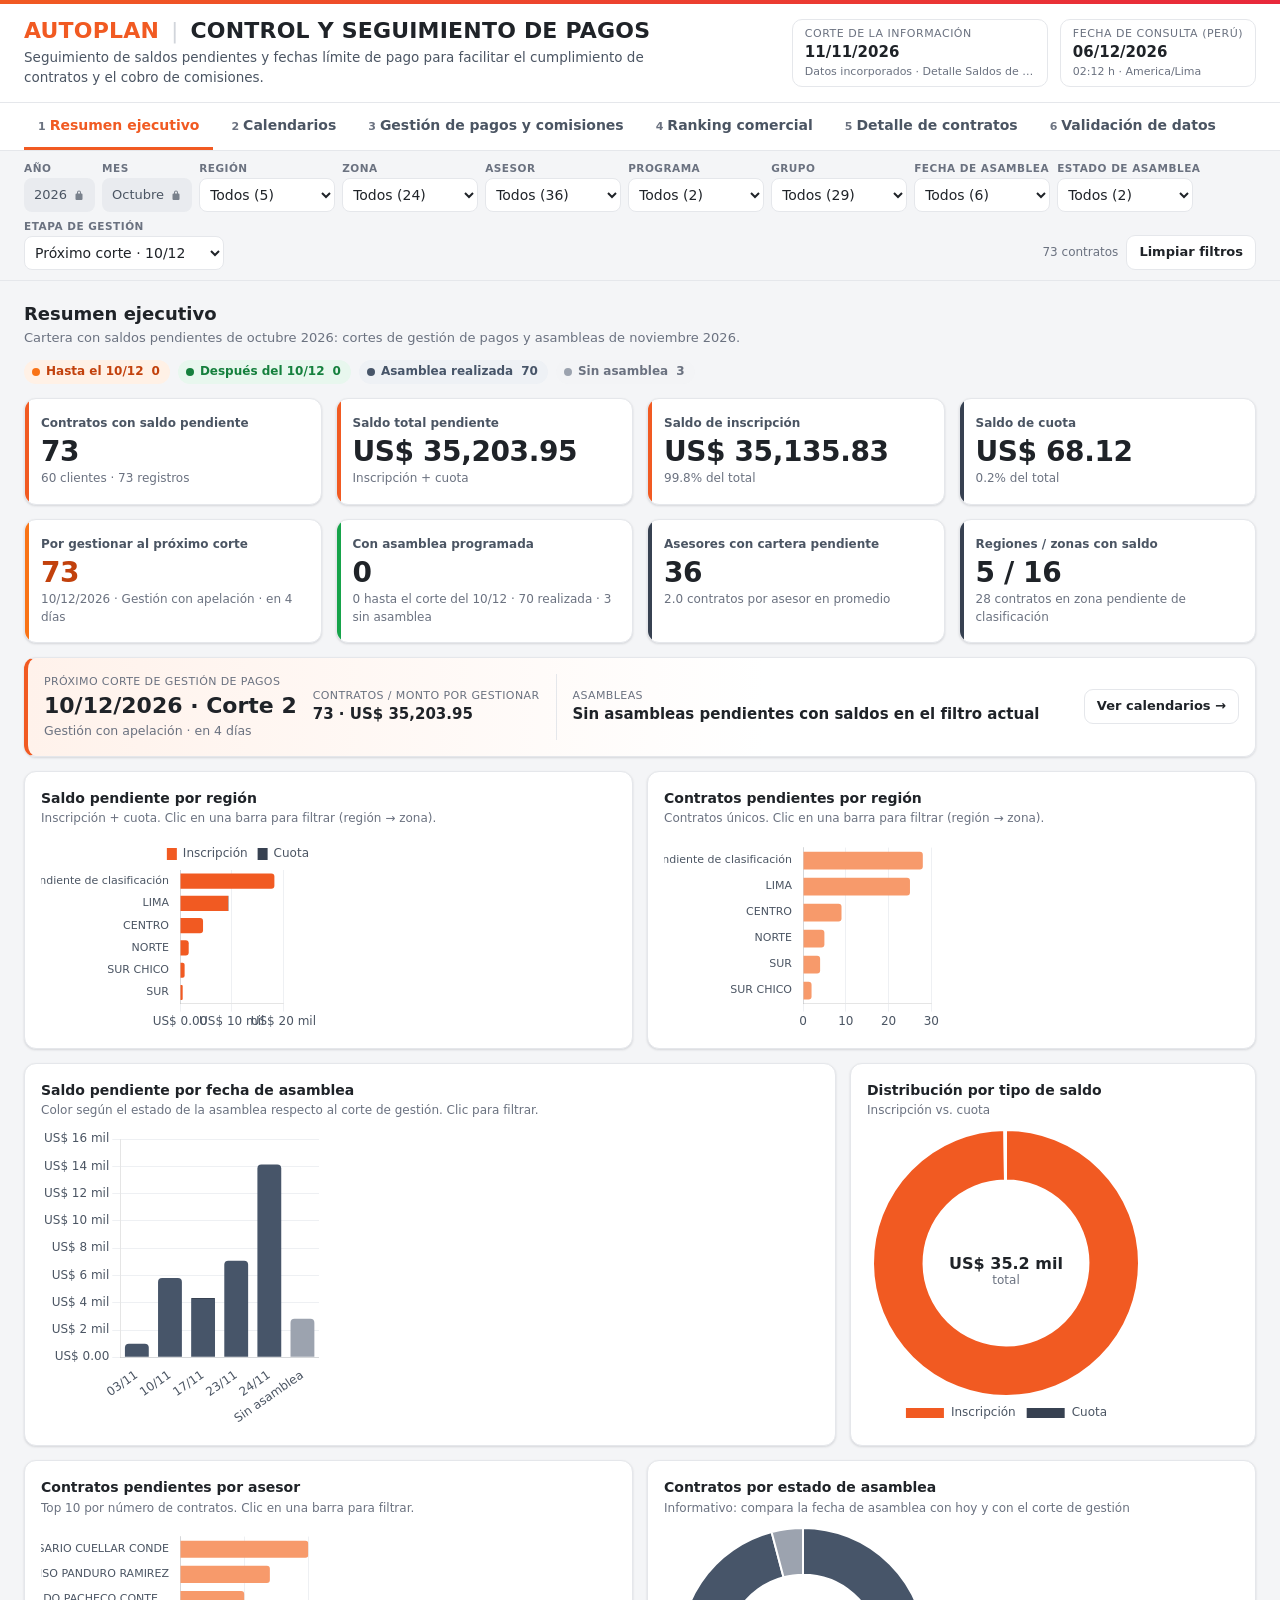
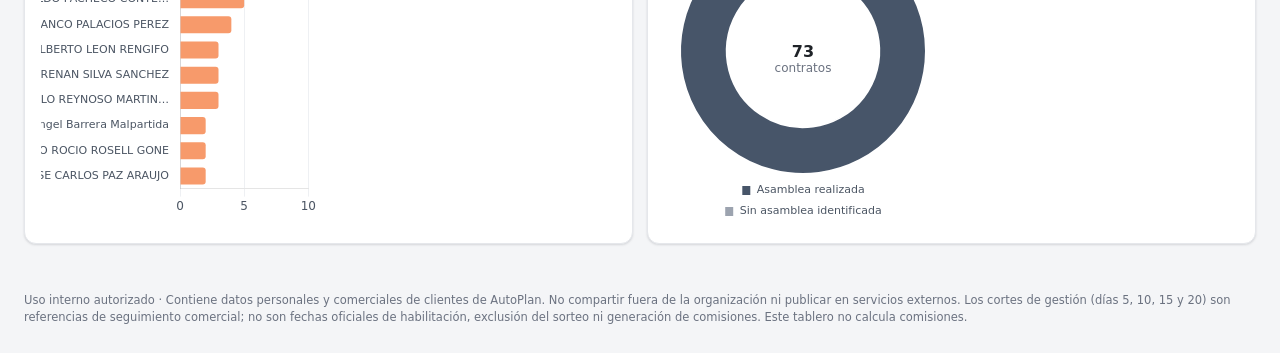
==== commit 3a3c75ee: "actualizacion de datos" ====
--- a/index.html
+++ b/index.html
@@ -548,7 +548,7 @@
 <div class="toast" id="toast"></div>
 <div class="loading" id="loading">Procesando archivo…</div>
 
-<script type="application/json" id="seed">{"meta": {"fuente": "Detalle Saldos de Cuotas de Inscripcion 10.11.2026.xlsx", "corte": "2026-11-10", "hoja": "BD", "leidos": 276, "pivot": null, "embebido": true, "fuera": {"count": 201, "by": {"2026 Nov": 15, "2025 Nov": 3, "2026 Jun": 20, "2026 Mar": 9, "2026 Jul": 29, "2026 Set": 41, "2026 Feb": 8, "2026 Ago": 29, "2025 Jun": 2, "2024 Ene": 1, "2025 Ago": 3, "2026 May": 4, "2023 Set": 3, "2024 Jul": 3, "2025 Oct": 2, "2025 Dic": 4, "2025 Set": 1, "2023 Ago": 4, "2024 Mar": 1, "2026 Abr": 7, "2024 Abr": 1, "2023 Ene": 1, "2024 Jun": 1, "2026 Ene": 2, "2025 Jul": 2, "2025 Feb": 3, "2025 Mar": 1, "2024 Oct": 1}}}, "rows": [{"ciudad": "LIMA NORTE 1", "punto": "ALESE MINKA", "gestor": "FIORELLA FANY' BRAVO VALENCIA", "fabono": "2026-10-09", "contrato": "209651", "cliente": "KATTY OSCANOA BAZAN", "programa": "AUTOPLAN - 002", "anio": 2026, "mes": "Oct", "grupo": "179", "cert": 15000, "sc": 0, "si": 5.96, "menor50": "SI"}, {"ciudad": "LIMA NORTE 1", "punto": "AUTOFONDO LA MARINA", "gestor": "FIORELLA FANY' BRAVO VALENCIA", "fabono": "2026-10-02", "contrato": "209306", "cliente": "EDWIN JHONNATHAN GARCIA ORE", "programa": "AUTOPLAN - 002", "anio": 2026, "mes": "Oct", "grupo": "184", "cert": 10000, "sc": 0, "si": 472, "menor50": "NO"}, {"ciudad": "LIMA NORTE 1", "punto": "AION OMODA SAN MIGUEL", "gestor": "MIGUEL EFRAIN BERMEJO AROTINCO", "fabono": "2026-10-31", "contrato": "261143", "cliente": "EDWARD RICHARD SOTO AGUILAR", "programa": "AUTOPLAN - 002", "anio": 2026, "mes": "Oct", "grupo": "148", "cert": 16000, "sc": 0, "si": 755.2, "menor50": "NO"}, {"ciudad": "LIMA NORTE 1", "punto": "AION OMODA SAN MIGUEL", "gestor": "YUCLEIDI ALEXANDRA BETANCOURT HERNANDEZ", "fabono": "2026-10-31", "contrato": "261186", "cliente": "RAUL ANTONIO ASTETE WESCHE", "programa": "AUTOPLAN - 002", "anio": 2026, "mes": "Oct", "grupo": "187", "cert": 16000, "sc": 0, "si": 672.19, "menor50": "NO"}, {"ciudad": "LIMA SUR 2", "punto": "ALESE CAMACHO", "gestor": "JUAQUIN DANILO REYNOSO MARTINEZ", "fabono": "2026-10-30", "contrato": "260290", "cliente": "FREDDY ANDERSON RONDON SOSA", "programa": "AUTOPLAN - 002", "anio": 2026, "mes": "Oct", "grupo": "186", "cert": 13000, "sc": 0, "si": 431.16, "menor50": "NO"}, {"ciudad": "LIMA SUR 2", "punto": "ALESE CAMACHO", "gestor": "JUAQUIN DANILO REYNOSO MARTINEZ", "fabono": "2026-10-31", "contrato": "260234", "cliente": "BENJI ANDRES SAMANEZ SUSANIBAR", "programa": "AUTOPLAN - 002", "anio": 2026, "mes": "Oct", "grupo": "186", "cert": 12000, "sc": 0, "si": 30.3, "menor50": "SI"}, {"ciudad": "LIMA SUR 2", "punto": "ALESE CAMACHO", "gestor": "JUAQUIN DANILO REYNOSO MARTINEZ", "fabono": "2026-10-31", "contrato": "209905", "cliente": "MARIA FERNANDA OBREGÓN MAMANI", "programa": "AUTOPLAN - 002", "anio": 2026, "mes": "Oct", "grupo": "187", "cert": 10000, "sc": 68.12, "si": 472, "menor50": "NO"}, {"ciudad": "LIMA SUR 2", "punto": "AION OMODA SAN ISIDRO", "gestor": "VANESSA LUZ MARTINEZ ARIAS", "fabono": "2026-10-16", "contrato": "209663", "cliente": "GREGORY DARIO MUÑOZ MAYORA", "programa": "AUTOPLAN - 002", "anio": 2026, "mes": "Oct", "grupo": "133", "cert": 19000, "sc": 0, "si": 44.63, "menor50": "SI"}, {"ciudad": "LIMA SUR 2", "punto": "AION OMODA SAN ISIDRO", "gestor": "YANINA CONSUELO ROMERO CHAVARRIA", "fabono": "2026-10-30", "contrato": "260203", "cliente": "MARCELA IVONNE SAUCEDO LAMA", "programa": "AUTOPLAN - 002", "anio": 2026, "mes": "Oct", "grupo": "137", "cert": 14000, "sc": 0, "si": 19.94, "menor50": "SI"}, {"ciudad": "LIMA NORTE 2", "punto": "AUTOFONDO PLAZA LIMA NORTE", "gestor": "ISAAC SHERMANNN FRANCO ARCE", "fabono": "2026-10-19", "contrato": "260317", "cliente": "LEYA ELIZETH PAZ MORON", "programa": "AUTOPLAN - 002", "anio": 2026, "mes": "Oct", "grupo": "169", "cert": 10000, "sc": 0, "si": 352.06, "menor50": "NO"}, {"ciudad": "LIMA NORTE 2", "punto": "AUTOFONDO PLAZA LIMA NORTE", "gestor": "ISAAC SHERMANNN FRANCO ARCE", "fabono": "2026-10-19", "contrato": "260318", "cliente": "LEYA ELIZETH PAZ MORON", "programa": "AUTOPLAN - 002", "anio": 2026, "mes": "Oct", "grupo": "169", "cert": 11000, "sc": 0, "si": 519.2, "menor50": "NO"}, {"ciudad": "LIMA NORTE 2", "punto": "AUTOFONDO PLAZA LIMA NORTE", "gestor": "LUIS RENAN SILVA SANCHEZ", "fabono": "2026-10-06", "contrato": "209453", "cliente": "LUIS ALFREDO ROMERO CIERTO", "programa": "AUTOPLAN - 002", "anio": 2026, "mes": "Oct", "grupo": "184", "cert": 10000, "sc": 0, "si": 55.04, "menor50": "NO"}, {"ciudad": "LIMA NORTE 2", "punto": "AUTOFONDO PLAZA LIMA NORTE", "gestor": "LUIS RENAN SILVA SANCHEZ", "fabono": "2026-10-06", "contrato": "209454", "cliente": "LUIS ALFREDO ROMERO CIERTO", "programa": "AUTOPLAN - 002", "anio": 2026, "mes": "Oct", "grupo": "184", "cert": 11000, "sc": 0, "si": 519.2, "menor50": "NO"}, {"ciudad": "LIMA NORTE 2", "punto": "AUTOFONDO PLAZA LIMA NORTE", "gestor": "LUIS RENAN SILVA SANCHEZ", "fabono": "2026-10-29", "contrato": "260931", "cliente": "HECTOR ALCIDES GUTIERREZ LOPEZ", "programa": "AUTOPLAN - 002", "anio": 2026, "mes": "Oct", "grupo": "186", "cert": 11000, "sc": 0, "si": 507.24, "menor50": "NO"}, {"ciudad": "LIMA NORTE 2", "punto": "AUTOFONDO PLAZA LIMA NORTE", "gestor": "LUIS RENAN SILVA SANCHEZ", "fabono": "2026-10-31", "contrato": "261020", "cliente": "YANET YESSICA TORRES INGA", "programa": "AUTOPLAN - 002", "anio": 2026, "mes": "Oct", "grupo": "187", "cert": 15000, "sc": 147.18, "si": 708, "menor50": "NO"}, {"ciudad": "LIMA NORTE 2", "punto": "LIMA NORTE 2 DIGITAL", "gestor": "LIZ KARINA AMASIFUEN APUELA", "fabono": "2026-10-30", "contrato": "260865", "cliente": "JANET ELIZABETH PALOMINO CALLE", "programa": "AUTOPLAN - 002", "anio": 2026, "mes": "Oct", "grupo": "162", "cert": 10000, "sc": 0, "si": 9.57, "menor50": "SI"}, {"ciudad": "LIMA SUR 1", "punto": "LIMA SUR 1 DIGITAL", "gestor": "GABRIELA CARRILLO ATOCHE", "fabono": "2026-10-31", "contrato": "261040", "cliente": "EXPORT FRESH AMERICA S.A.C", "programa": "AUTOPLAN - 002", "anio": 2026, "mes": "Oct", "grupo": "187", "cert": 10000, "sc": 0, "si": 472, "menor50": "NO"}, {"ciudad": "LIMA SUR 1", "punto": "LIMA SUR 1 DIGITAL", "gestor": "GABRIELA CARRILLO ATOCHE", "fabono": "2026-10-31", "contrato": "261128", "cliente": "EXPORT FRESH AMERICA S.A.C", "programa": "AUTOPLAN - 002", "anio": 2026, "mes": "Oct", "grupo": "187", "cert": 11000, "sc": 0, "si": 518.24, "menor50": "NO"}, {"ciudad": "LIMA SUR 1", "punto": "LIMA SUR 1 DIGITAL", "gestor": "LUIS FERNANDO RIVAS LAPA", "fabono": "2026-10-26", "contrato": "260659", "cliente": "BRYAN ANTHONY POLO DELGADO", "programa": "AUTOPLAN - 002", "anio": 2026, "mes": "Oct", "grupo": "186", "cert": 11000, "sc": 0, "si": 7.16, "menor50": "SI"}, {"ciudad": "LIMA SUR 1", "punto": "LIMA SUR 1 BETON GROUP", "gestor": "RENZO IVAN INGA CARMENES", "fabono": "2026-10-27", "contrato": "260581", "cliente": "JAVIER EZEQUIEL ESPINOZA VILLANO", "programa": "AUTOPLAN - 002", "anio": 2026, "mes": "Oct", "grupo": "186", "cert": 15000, "sc": 0, "si": 506.06, "menor50": "NO"}, {"ciudad": "ICA", "punto": "ICA DIGITAL", "gestor": "CARLOS ARTURO DELGADO VALLE", "fabono": "2026-10-19", "contrato": "209711", "cliente": "MARIANA ALEJANDRA ISASI VENTURA", "programa": "AUTOPLAN - 002", "anio": 2026, "mes": "Oct", "grupo": "184", "cert": 15000, "sc": 0, "si": 0.18, "menor50": "SI"}, {"ciudad": "ICA", "punto": "ICA PERUMOTOR", "gestor": "BRAYAN ANTHONY IPANAQUE MORE", "fabono": "2026-10-23", "contrato": "260518", "cliente": "WILBER NILSON BELLIDO SANTIAGO", "programa": "AUTOPLAN - 002", "anio": 2026, "mes": "Oct", "grupo": "186", "cert": 20000, "sc": 0, "si": 893.89, "menor50": "NO"}, {"ciudad": "AREQUIPA", "punto": "AREQUIPA DERCO CENTER ROBERTS", "gestor": "JENIFFER AMELIA DEL CARMEN CHAVEZ REVUELTA", "fabono": "2026-10-30", "contrato": "260984", "cliente": "NOE ALEX VALENCIA ARACCA", "programa": "AUTOPLAN - 002", "anio": 2026, "mes": "Oct", "grupo": "140", "cert": 15000, "sc": 0, "si": 0.62, "menor50": "SI"}, {"ciudad": "LIMA NORTE 3", "punto": "AUTOFONDO NARANJAL", "gestor": "ALEX RICHAR BURGA QUILICHE", "fabono": "2026-10-26", "contrato": "260269", "cliente": "VICTOR EFRAIN PANTOJA ADARMES", "programa": "AUTOPLAN - 002", "anio": 2026, "mes": "Oct", "grupo": "170", "cert": 12000, "sc": 0, "si": 240.71, "menor50": "NO"}, {"ciudad": "ATC", "punto": "ATENCION ASOCIADO", "gestor": "ESTELA ROSARIO CUELLAR CONDE", "fabono": "2026-10-09", "contrato": "243174", "cliente": "VICTOR MIGUEL QUISPE COLLAVINO", "programa": "PLAN 21", "anio": 2026, "mes": "Oct", "grupo": "071", "cert": 20000, "sc": 0, "si": 944, "menor50": "NO"}, {"ciudad": "ATC", "punto": "ATENCION ASOCIADO", "gestor": "ESTELA ROSARIO CUELLAR CONDE", "fabono": "2026-10-12", "contrato": "243179", "cliente": "ESMITH CORREA DIAS", "programa": "PLAN 21", "anio": 2026, "mes": "Oct", "grupo": "080", "cert": 20000, "sc": 0, "si": 93.99, "menor50": "NO"}, {"ciudad": "ATC", "punto": "ATENCION ASOCIADO", "gestor": "ESTELA ROSARIO CUELLAR CONDE", "fabono": "2026-10-14", "contrato": "243190", "cliente": "MANUEL ARANDA TOGAS", "programa": "PLAN 21", "anio": 2026, "mes": "Oct", "grupo": "0", "cert": 20000, "sc": 0, "si": 944, "menor50": "NO"}, {"ciudad": "ATC", "punto": "ATENCION ASOCIADO", "gestor": "ESTELA ROSARIO CUELLAR CONDE", "fabono": "2026-10-14", "contrato": "243188", "cliente": "MANUEL ARANDA TOGAS", "programa": "PLAN 21", "anio": 2026, "mes": "Oct", "grupo": "0", "cert": 20000, "sc": 0, "si": 944, "menor50": "NO"}, {"ciudad": "ATC", "punto": "ATENCION ASOCIADO", "gestor": "ESTELA ROSARIO CUELLAR CONDE", "fabono": "2026-10-14", "contrato": "243187", "cliente": "MANUEL ARANDA TOGAS", "programa": "PLAN 21", "anio": 2026, "mes": "Oct", "grupo": "0", "cert": 20000, "sc": 0, "si": 944, "menor50": "NO"}, {"ciudad": "ATC", "punto": "ATENCION ASOCIADO", "gestor": "ESTELA ROSARIO CUELLAR CONDE", "fabono": "2026-10-19", "contrato": "260194", "cliente": "NILVER ENCARNACION GABRIEL", "programa": "AUTOPLAN - 002", "anio": 2026, "mes": "Oct", "grupo": "151", "cert": 20000, "sc": 0, "si": 944, "menor50": "NO"}, {"ciudad": "ATC", "punto": "ATENCION ASOCIADO", "gestor": "ESTELA ROSARIO CUELLAR CONDE", "fabono": "2026-10-20", "contrato": "260337", "cliente": "EDWARD CHRISTIAN CESPEDES VALENCIA", "programa": "AUTOPLAN - 002", "anio": 2026, "mes": "Oct", "grupo": "170", "cert": 16000, "sc": 0, "si": 94.4, "menor50": "NO"}, {"ciudad": "ATC", "punto": "ATENCION ASOCIADO", "gestor": "ESTELA ROSARIO CUELLAR CONDE", "fabono": "2026-10-21", "contrato": "260436", "cliente": "CANDELADIS E.I.R.L.", "programa": "AUTOPLAN - 002", "anio": 2026, "mes": "Oct", "grupo": "151", "cert": 20000, "sc": 0, "si": 944, "menor50": "NO"}, {"ciudad": "ATC", "punto": "ATENCION ASOCIADO", "gestor": "ESTELA ROSARIO CUELLAR CONDE", "fabono": "2026-10-22", "contrato": "260563", "cliente": "NILVER ENCARNACION GABRIEL", "programa": "AUTOPLAN - 002", "anio": 2026, "mes": "Oct", "grupo": "164", "cert": 14000, "sc": 0, "si": 660.8, "menor50": "NO"}, {"ciudad": "ATC", "punto": "ATENCION ASOCIADO", "gestor": "ESTELA ROSARIO CUELLAR CONDE", "fabono": "2026-10-22", "contrato": "209693", "cliente": "LUIS ANGEL MAMANI LARICANO", "programa": "AUTOPLAN - 002", "anio": 2026, "mes": "Oct", "grupo": "178", "cert": 19000, "sc": 0, "si": 896.8, "menor50": "NO"}, {"ciudad": "CHICLAYO", "punto": "CHICLAYO INTERAMERICANA NORTE", "gestor": "SOLEDAD PEREZ VILCHEZ", "fabono": "2026-10-23", "contrato": "260574", "cliente": "KEVIN FERNANDO CERVANTES COTRINA", "programa": "AUTOPLAN - 002", "anio": 2026, "mes": "Oct", "grupo": "186", "cert": 15000, "sc": 0, "si": 707.79, "menor50": "NO"}, {"ciudad": "CHICLAYO", "punto": "CHICLAYO INTERAMERICANA NORTE", "gestor": "SOLEDAD PEREZ VILCHEZ", "fabono": "2026-10-23", "contrato": "260517", "cliente": "KEVIN FERNANDO CERVANTES COTRINA", "programa": "AUTOPLAN - 002", "anio": 2026, "mes": "Oct", "grupo": "186", "cert": 15000, "sc": 0, "si": 708, "menor50": "NO"}, {"ciudad": "CHICLAYO", "punto": "CHICLAYO INTERAMERICANA NORTE", "gestor": "SOLEDAD PEREZ VILCHEZ", "fabono": "2026-10-23", "contrato": "260575", "cliente": "KEVIN FERNANDO CERVANTES COTRINA", "programa": "AUTOPLAN - 002", "anio": 2026, "mes": "Oct", "grupo": "186", "cert": 19000, "sc": 0, "si": 896.8, "menor50": "NO"}, {"ciudad": "CHICLAYO", "punto": "CHICLAYO PREMIER MOTORS", "gestor": "CARINA YOGANI DIAZ BARRANTES", "fabono": "2026-10-31", "contrato": "261161", "cliente": "NEGOCIACIONES Y FERRETERIA ABIHAIL E.I.R.L.", "programa": "AUTOPLAN - 002", "anio": 2026, "mes": "Oct", "grupo": "159", "cert": 15000, "sc": 0, "si": 13.43, "menor50": "SI"}, {"ciudad": "PIURA", "punto": "PIURA INTERAMERICANA NORTE", "gestor": "ESTRELLA MACIEL CORTEZ PULACHE", "fabono": "2026-10-15", "contrato": "260036", "cliente": "GLADYS DEL PILAR CHUNGA ZAPATA", "programa": "AUTOPLAN - 002", "anio": 2026, "mes": "Oct", "grupo": "185", "cert": 16000, "sc": 0, "si": 349.19, "menor50": "NO"}, {"ciudad": "JULIACA", "punto": "JULIACA CONAUTO", "gestor": "KLEBER ALONZO BARRIOS PINEDA", "fabono": "2026-10-26", "contrato": "260501", "cliente": "JOSE ANGEL QUISPE VARGAS", "programa": "AUTOPLAN - 002", "anio": 2026, "mes": "Oct", "grupo": "186", "cert": 10000, "sc": 0, "si": 472, "menor50": "NO"}, {"ciudad": "JULIACA", "punto": "JULIACA CONAUTO", "gestor": "KLEBER ALONZO BARRIOS PINEDA", "fabono": "2026-10-26", "contrato": "260502", "cliente": "JOSE ANGEL QUISPE VARGAS", "programa": "AUTOPLAN - 002", "anio": 2026, "mes": "Oct", "grupo": "186", "cert": 11000, "sc": 0, "si": 46.24, "menor50": "SI"}, {"ciudad": "JULIACA", "punto": "JULIACA SUR MOTORS", "gestor": "ALEXANDER MICHAEL QUISPE PACO", "fabono": "2026-10-31", "contrato": "261118", "cliente": "JHONY RONALDO BENAVENTE VILCA", "programa": "AUTOPLAN - 002", "anio": 2026, "mes": "Oct", "grupo": "187", "cert": 15000, "sc": 0, "si": 0.02, "menor50": "SI"}, {"ciudad": "CAJAMARCA", "punto": "CAJAMARCA AUTOMOTRICES DEL NORTE", "gestor": "MAX JHONATAN SANCHEZ RABANAL", "fabono": "2026-10-30", "contrato": "261049", "cliente": "DANY ISPILCO INFANTE", "programa": "AUTOPLAN - 002", "anio": 2026, "mes": "Oct", "grupo": "187", "cert": 14000, "sc": 0, "si": 1.81, "menor50": "SI"}, {"ciudad": "HUANUCO", "punto": "HUANUCO AUTOMOTORES DE LA AMAZONIA", "gestor": "LENINA HUAYNATTE SILVA", "fabono": "2026-10-07", "contrato": "209472", "cliente": "MAYCOL YOEL ESTEBAN GOMEZ", "programa": "AUTOPLAN - 002", "anio": 2026, "mes": "Oct", "grupo": "184", "cert": 10000, "sc": 0, "si": 472, "menor50": "NO"}, {"ciudad": "HUANUCO", "punto": "HUANUCO MALL REAL PLAZA", "gestor": "JIMMY MARLON MUÑOZ ROJAS", "fabono": "2026-10-09", "contrato": "209614", "cliente": "JHON OMER CASTRO BARRUETA", "programa": "AUTOPLAN - 002", "anio": 2026, "mes": "Oct", "grupo": "172", "cert": 13000, "sc": 0, "si": 22.7, "menor50": "SI"}, {"ciudad": "HUANUCO", "punto": "HUANUCO MALL REAL PLAZA", "gestor": "YAMEL NATALY CASTAÑEDA CARRERA DE SUAREZ", "fabono": "2026-10-29", "contrato": "260902", "cliente": "IBETH MIRENE SOTO MORALES", "programa": "AUTOPLAN - 002", "anio": 2026, "mes": "Oct", "grupo": "186", "cert": 10000, "sc": 0, "si": 471.04, "menor50": "NO"}, {"ciudad": "HUANUCO", "punto": "HUANUCO MALL REAL PLAZA", "gestor": "YAMEL NATALY CASTAÑEDA CARRERA DE SUAREZ", "fabono": "2026-10-29", "contrato": "260904", "cliente": "IBETH MIRENE SOTO MORALES", "programa": "AUTOPLAN - 002", "anio": 2026, "mes": "Oct", "grupo": "186", "cert": 11000, "sc": 0, "si": 519.2, "menor50": "NO"}, {"ciudad": "CHIMBOTE", "punto": "HUACHO PERUCAR", "gestor": "KEYKO ROCIO ROSELL GONE", "fabono": "2026-10-12", "contrato": "209290", "cliente": "RAUL JEFEFRSON FUENTES HENOSTROZA", "programa": "AUTOPLAN - 002", "anio": 2026, "mes": "Oct", "grupo": "185", "cert": 20000, "sc": 0, "si": 943.22, "menor50": "NO"}, {"ciudad": "CHIMBOTE", "punto": "HUACHO PERUCAR", "gestor": "KEYKO ROCIO ROSELL GONE", "fabono": "2026-10-19", "contrato": "209289", "cliente": "RAUL JEFEFRSON FUENTES HENOSTROZA", "programa": "AUTOPLAN - 002", "anio": 2026, "mes": "Oct", "grupo": "185", "cert": 10000, "sc": 0, "si": 376.32, "menor50": "NO"}, {"ciudad": "PUCALLPA", "punto": "PUCALLPA AUTOMOTORES DE LA AMAZONIA", "gestor": "YUXILA CRYSTAL DOMINGUEZ ALVAREZ", "fabono": "2026-10-26", "contrato": "260320", "cliente": "JULIO MIGUEL RODRIGUEZ INUMA", "programa": "AUTOPLAN - 002", "anio": 2026, "mes": "Oct", "grupo": "186", "cert": 11000, "sc": 0, "si": 519.2, "menor50": "NO"}, {"ciudad": "IQUITOS", "punto": "IQUITOS DIGITAL", "gestor": "CLAUDIA LEONILA SAN MARTIN WONG", "fabono": "2026-10-19", "contrato": "260210", "cliente": "JANETH RAQUEL ESCOBEDO BARDALES", "programa": "AUTOPLAN - 002", "anio": 2026, "mes": "Oct", "grupo": "161", "cert": 19000, "sc": 0, "si": 895.82, "menor50": "NO"}, {"ciudad": "IQUITOS", "punto": "IQUITOS MALL AVENTURA", "gestor": "FRANK ALBERTO LEON RENGIFO", "fabono": "2026-10-09", "contrato": "209403", "cliente": "MILTON FERREIRA CHOTA", "programa": "AUTOPLAN - 002", "anio": 2026, "mes": "Oct", "grupo": "185", "cert": 12000, "sc": 0, "si": 566.4, "menor50": "NO"}, {"ciudad": "IQUITOS", "punto": "IQUITOS MALL AVENTURA", "gestor": "FRANK ALBERTO LEON RENGIFO", "fabono": "2026-10-19", "contrato": "209894", "cliente": "CHRISTIAN OCAMPO DA CRUZ", "programa": "AUTOPLAN - 002", "anio": 2026, "mes": "Oct", "grupo": "185", "cert": 11000, "sc": 0, "si": 519.2, "menor50": "NO"}, {"ciudad": "IQUITOS", "punto": "IQUITOS MALL AVENTURA", "gestor": "FRANK ALBERTO LEON RENGIFO", "fabono": "2026-10-19", "contrato": "209895", "cliente": "CHRISTIAN OCAMPO DA CRUZ", "programa": "AUTOPLAN - 002", "anio": 2026, "mes": "Oct", "grupo": "185", "cert": 10000, "sc": 0, "si": 472, "menor50": "NO"}, {"ciudad": "LIMA CENTRO 1", "punto": "LIMA CENTRO 1 DIGITAL", "gestor": "LAURA MARINA LARA MEDINA", "fabono": "2026-10-31", "contrato": "261135", "cliente": "JOSE JAVIER CHAVEZ GIRON", "programa": "AUTOPLAN - 002", "anio": 2026, "mes": "Oct", "grupo": "187", "cert": 12000, "sc": 0, "si": 566.4, "menor50": "NO"}, {"ciudad": "LIMA CENTRO 1", "punto": "SJL AUTOMOTRIZ CISNE", "gestor": "JOSE CARLOS PAZ ARAUJO", "fabono": "2026-10-31", "contrato": "261018", "cliente": "KARLA MOIRA OJITOS ANCHANTE", "programa": "AUTOPLAN - 002", "anio": 2026, "mes": "Oct", "grupo": "187", "cert": 12000, "sc": 0, "si": 566.34, "menor50": "NO"}, {"ciudad": "LIMA CENTRO 1", "punto": "SJL AMBACAR", "gestor": "JOSE CARLOS PAZ ARAUJO", "fabono": "2026-10-31", "contrato": "260650", "cliente": "GRACIELA DIAZ DIAZ", "programa": "AUTOPLAN - 002", "anio": 2026, "mes": "Oct", "grupo": "186", "cert": 12000, "sc": 0, "si": 566.4, "menor50": "NO"}, {"ciudad": "REINGRESOS", "punto": "REINGRESO", "gestor": "EDGAR ALONSO PANDURO RAMIREZ", "fabono": "2026-10-10", "contrato": "209478", "cliente": "LOURDES PAOLA VALVERDE DE LOS SANTOS", "programa": "AUTOPLAN - 002", "anio": 2026, "mes": "Oct", "grupo": "172", "cert": 10000, "sc": 0, "si": 472, "menor50": "NO"}, {"ciudad": "REINGRESOS", "punto": "REINGRESO", "gestor": "EDGAR ALONSO PANDURO RAMIREZ", "fabono": "2026-10-17", "contrato": "209320", "cliente": "RONALD MICHAEL ARCONDO PALPA", "programa": "AUTOPLAN - 002", "anio": 2026, "mes": "Oct", "grupo": "110", "cert": 10000, "sc": 0, "si": 472, "menor50": "NO"}, {"ciudad": "REINGRESOS", "punto": "REINGRESO", "gestor": "EDGAR ALONSO PANDURO RAMIREZ", "fabono": "2026-10-21", "contrato": "260411", "cliente": "LETICIA BEATRIZ DIAZ MAMANI", "programa": "AUTOPLAN - 002", "anio": 2026, "mes": "Oct", "grupo": "136", "cert": 14000, "sc": 0, "si": 47.2, "menor50": "SI"}, {"ciudad": "REINGRESOS", "punto": "REINGRESO", "gestor": "EDGAR ALONSO PANDURO RAMIREZ", "fabono": "2026-10-21", "contrato": "260414", "cliente": "MARANTONY MOISES FLORES VILLASANTE", "programa": "AUTOPLAN - 002", "anio": 2026, "mes": "Oct", "grupo": "136", "cert": 13000, "sc": 0, "si": 613.6, "menor50": "NO"}, {"ciudad": "REINGRESOS", "punto": "REINGRESO", "gestor": "EDGAR ALONSO PANDURO RAMIREZ", "fabono": "2026-10-22", "contrato": "260465", "cliente": "MAX JUNIOR CANCHACHI SAIRITUPAC", "programa": "AUTOPLAN - 002", "anio": 2026, "mes": "Oct", "grupo": "167", "cert": 13000, "sc": 0, "si": 613.6, "menor50": "NO"}, {"ciudad": "REINGRESOS", "punto": "REINGRESO", "gestor": "EDGAR ALONSO PANDURO RAMIREZ", "fabono": "2026-10-22", "contrato": "260466", "cliente": "MAX JUNIOR CANCHACHI SAIRITUPAC", "programa": "AUTOPLAN - 002", "anio": 2026, "mes": "Oct", "grupo": "167", "cert": 14000, "sc": 0, "si": 660.8, "menor50": "NO"}, {"ciudad": "REINGRESOS", "punto": "REINGRESO", "gestor": "EDGAR ALONSO PANDURO RAMIREZ", "fabono": "2026-10-28", "contrato": "260657", "cliente": "SOFIA KATHERINE RODRIGUEZ EGUSQUIZA", "programa": "AUTOPLAN - 002", "anio": 2026, "mes": "Oct", "grupo": "167", "cert": 17000, "sc": 0, "si": 283.2, "menor50": "NO"}, {"ciudad": "REINGRESOS", "punto": "REINGRESO", "gestor": "JAVIER REYNALDO PACHECO CONTEÑA", "fabono": "2026-10-07", "contrato": "209294", "cliente": "PERCY CAYLLAHUA CAYLLAHUA", "programa": "AUTOPLAN - 002", "anio": 2026, "mes": "Oct", "grupo": "184", "cert": 13000, "sc": 0, "si": 613.6, "menor50": "NO"}, {"ciudad": "REINGRESOS", "punto": "REINGRESO", "gestor": "JAVIER REYNALDO PACHECO CONTEÑA", "fabono": "2026-10-07", "contrato": "209203", "cliente": "WILINGTHON DE JESUS ACUÑA MEZA", "programa": "AUTOPLAN - 002", "anio": 2026, "mes": "Oct", "grupo": "137", "cert": 15000, "sc": 0, "si": 708, "menor50": "NO"}, {"ciudad": "REINGRESOS", "punto": "REINGRESO", "gestor": "JAVIER REYNALDO PACHECO CONTEÑA", "fabono": "2026-10-14", "contrato": "209317", "cliente": "GIULLIANO ALEXANDER LANDA SALGADO", "programa": "AUTOPLAN - 002", "anio": 2026, "mes": "Oct", "grupo": "184", "cert": 20000, "sc": 0, "si": 944, "menor50": "NO"}, {"ciudad": "REINGRESOS", "punto": "REINGRESO", "gestor": "JAVIER REYNALDO PACHECO CONTEÑA", "fabono": "2026-10-22", "contrato": "260335", "cliente": "ANDY EDDER DE LA CRUZ AQUIJE", "programa": "AUTOPLAN - 002", "anio": 2026, "mes": "Oct", "grupo": "165", "cert": 16000, "sc": 0, "si": 755.2, "menor50": "NO"}, {"ciudad": "REINGRESOS", "punto": "REINGRESO", "gestor": "JAVIER REYNALDO PACHECO CONTEÑA", "fabono": "2026-10-22", "contrato": "260424", "cliente": "EMPRESA DE TRANSPORTES BAZAN S.A.C.", "programa": "AUTOPLAN - 002", "anio": 2026, "mes": "Oct", "grupo": "137", "cert": 15000, "sc": 0, "si": 708, "menor50": "NO"}, {"ciudad": "REINGRESOS", "punto": "REINGRESO", "gestor": "Luis Angel Barrera Malpartida", "fabono": "2026-10-21", "contrato": "260339", "cliente": "LUIS OMAR CORNEJO VALENCIA", "programa": "AUTOPLAN - 002", "anio": 2026, "mes": "Oct", "grupo": "115", "cert": 10000, "sc": 0, "si": 472, "menor50": "NO"}, {"ciudad": "REINGRESOS", "punto": "REINGRESO", "gestor": "Luis Angel Barrera Malpartida", "fabono": "2026-10-21", "contrato": "260134", "cliente": "JASMIN JARAMILLO TANGOA", "programa": "AUTOPLAN - 002", "anio": 2026, "mes": "Oct", "grupo": "177", "cert": 18000, "sc": 0, "si": 849.6, "menor50": "NO"}, {"ciudad": "REINGRESOS", "punto": "REINGRESO", "gestor": "WANDER FRANCO PALACIOS PEREZ", "fabono": "2026-10-12", "contrato": "209374", "cliente": "NAISHA MILAGROS LEYVA ALEJANDRO", "programa": "AUTOPLAN - 002", "anio": 2026, "mes": "Oct", "grupo": "184", "cert": 17000, "sc": 0, "si": 802.4, "menor50": "NO"}, {"ciudad": "REINGRESOS", "punto": "REINGRESO", "gestor": "WANDER FRANCO PALACIOS PEREZ", "fabono": "2026-10-21", "contrato": "260398", "cliente": "ROSMERY  TAIS CAPCHA CONTRERAS", "programa": "AUTOPLAN - 002", "anio": 2026, "mes": "Oct", "grupo": "186", "cert": 18000, "sc": 0, "si": 849.6, "menor50": "NO"}, {"ciudad": "REINGRESOS", "punto": "REINGRESO", "gestor": "WANDER FRANCO PALACIOS PEREZ", "fabono": "2026-10-22", "contrato": "260514", "cliente": "CELSO CONDORPOCCO JACHO", "programa": "AUTOPLAN - 002", "anio": 2026, "mes": "Oct", "grupo": "183", "cert": 11000, "sc": 0, "si": 519.2, "menor50": "NO"}, {"ciudad": "REINGRESOS", "punto": "REINGRESO", "gestor": "WANDER FRANCO PALACIOS PEREZ", "fabono": "2026-10-22", "contrato": "260513", "cliente": "CELSO CONDORPOCCO JACHO", "programa": "AUTOPLAN - 002", "anio": 2026, "mes": "Oct", "grupo": "182", "cert": 10000, "sc": 0, "si": 472, "menor50": "NO"}]}</script>
+<script type="application/json" id="seed">{"meta": {"fuente": "Detalle Saldos de Cuotas de Inscripcion 11.11.2026.xlsx", "corte": "2026-11-11", "hoja": "BD", "leidos": 275, "pivot": null, "embebido": true, "fuera": {"count": 202, "by": {"2026 Nov": 16, "2025 Nov": 3, "2026 Jun": 20, "2026 Mar": 9, "2026 Jul": 29, "2026 Set": 41, "2026 Feb": 8, "2026 Ago": 29, "2025 Jun": 2, "2024 Ene": 1, "2025 Ago": 3, "2026 May": 4, "2023 Set": 3, "2024 Jul": 3, "2025 Oct": 2, "2025 Dic": 4, "2025 Set": 1, "2023 Ago": 4, "2024 Mar": 1, "2026 Abr": 7, "2024 Abr": 1, "2023 Ene": 1, "2024 Jun": 1, "2026 Ene": 2, "2025 Jul": 2, "2025 Feb": 3, "2025 Mar": 1, "2024 Oct": 1}}}, "rows": [{"ciudad": "LIMA NORTE 1", "punto": "ALESE MINKA", "gestor": "FIORELLA FANY' BRAVO VALENCIA", "fabono": "2026-10-09", "contrato": "209651", "cliente": "KATTY OSCANOA BAZAN", "programa": "AUTOPLAN - 002", "anio": 2026, "mes": "Oct", "grupo": "179", "cert": 15000, "sc": 0, "si": 5.96, "menor50": "SI"}, {"ciudad": "LIMA NORTE 1", "punto": "AUTOFONDO LA MARINA", "gestor": "FIORELLA FANY' BRAVO VALENCIA", "fabono": "2026-10-02", "contrato": "209306", "cliente": "EDWIN JHONNATHAN GARCIA ORE", "programa": "AUTOPLAN - 002", "anio": 2026, "mes": "Oct", "grupo": "184", "cert": 10000, "sc": 0, "si": 472, "menor50": "NO"}, {"ciudad": "LIMA NORTE 1", "punto": "AION OMODA SAN MIGUEL", "gestor": "MIGUEL EFRAIN BERMEJO AROTINCO", "fabono": "2026-10-31", "contrato": "261143", "cliente": "EDWARD RICHARD SOTO AGUILAR", "programa": "AUTOPLAN - 002", "anio": 2026, "mes": "Oct", "grupo": "148", "cert": 16000, "sc": 0, "si": 755.2, "menor50": "NO"}, {"ciudad": "LIMA NORTE 1", "punto": "AION OMODA SAN MIGUEL", "gestor": "YUCLEIDI ALEXANDRA BETANCOURT HERNANDEZ", "fabono": "2026-10-31", "contrato": "261186", "cliente": "RAUL ANTONIO ASTETE WESCHE", "programa": "AUTOPLAN - 002", "anio": 2026, "mes": "Oct", "grupo": "187", "cert": 16000, "sc": 0, "si": 672.19, "menor50": "NO"}, {"ciudad": "LIMA SUR 2", "punto": "ALESE CAMACHO", "gestor": "JUAQUIN DANILO REYNOSO MARTINEZ", "fabono": "2026-10-30", "contrato": "260290", "cliente": "FREDDY ANDERSON RONDON SOSA", "programa": "AUTOPLAN - 002", "anio": 2026, "mes": "Oct", "grupo": "186", "cert": 13000, "sc": 0, "si": 431.16, "menor50": "NO"}, {"ciudad": "LIMA SUR 2", "punto": "ALESE CAMACHO", "gestor": "JUAQUIN DANILO REYNOSO MARTINEZ", "fabono": "2026-10-31", "contrato": "260234", "cliente": "BENJI ANDRES SAMANEZ SUSANIBAR", "programa": "AUTOPLAN - 002", "anio": 2026, "mes": "Oct", "grupo": "186", "cert": 12000, "sc": 0, "si": 30.3, "menor50": "SI"}, {"ciudad": "LIMA SUR 2", "punto": "ALESE CAMACHO", "gestor": "JUAQUIN DANILO REYNOSO MARTINEZ", "fabono": "2026-10-31", "contrato": "209905", "cliente": "MARIA FERNANDA OBREGÓN MAMANI", "programa": "AUTOPLAN - 002", "anio": 2026, "mes": "Oct", "grupo": "187", "cert": 10000, "sc": 68.12, "si": 472, "menor50": "NO"}, {"ciudad": "LIMA SUR 2", "punto": "ALESE CAMACHO", "gestor": "ALEXIS GONZALO FLORES FLORES", "fabono": "2026-10-31", "contrato": "261083", "cliente": "CRISTIAN LEYVER YUPANQUI ACOSTUPA", "programa": "AUTOPLAN - 002", "anio": 2026, "mes": "Oct", "grupo": "187", "cert": 10000, "sc": 0, "si": 392.76, "menor50": "NO"}, {"ciudad": "LIMA SUR 2", "punto": "ALESE CAMACHO", "gestor": "ALEXIS GONZALO FLORES FLORES", "fabono": "2026-10-31", "contrato": "261081", "cliente": "CRISTIAN LEYVER YUPANQUI ACOSTUPA", "programa": "AUTOPLAN - 002", "anio": 2026, "mes": "Oct", "grupo": "187", "cert": 13000, "sc": 0, "si": 613.6, "menor50": "NO"}, {"ciudad": "LIMA SUR 2", "punto": "AION OMODA SAN ISIDRO", "gestor": "VANESSA LUZ MARTINEZ ARIAS", "fabono": "2026-10-16", "contrato": "209663", "cliente": "GREGORY DARIO MUÑOZ MAYORA", "programa": "AUTOPLAN - 002", "anio": 2026, "mes": "Oct", "grupo": "133", "cert": 19000, "sc": 0, "si": 44.63, "menor50": "SI"}, {"ciudad": "LIMA SUR 2", "punto": "AION OMODA SAN ISIDRO", "gestor": "YANINA CONSUELO ROMERO CHAVARRIA", "fabono": "2026-10-30", "contrato": "260203", "cliente": "MARCELA IVONNE SAUCEDO LAMA", "programa": "AUTOPLAN - 002", "anio": 2026, "mes": "Oct", "grupo": "137", "cert": 14000, "sc": 0, "si": 19.94, "menor50": "SI"}, {"ciudad": "LIMA NORTE 2", "punto": "AUTOFONDO PLAZA LIMA NORTE", "gestor": "ISAAC SHERMANNN FRANCO ARCE", "fabono": "2026-10-19", "contrato": "260317", "cliente": "LEYA ELIZETH PAZ MORON", "programa": "AUTOPLAN - 002", "anio": 2026, "mes": "Oct", "grupo": "169", "cert": 10000, "sc": 0, "si": 352.06, "menor50": "NO"}, {"ciudad": "LIMA NORTE 2", "punto": "AUTOFONDO PLAZA LIMA NORTE", "gestor": "ISAAC SHERMANNN FRANCO ARCE", "fabono": "2026-10-19", "contrato": "260318", "cliente": "LEYA ELIZETH PAZ MORON", "programa": "AUTOPLAN - 002", "anio": 2026, "mes": "Oct", "grupo": "169", "cert": 11000, "sc": 0, "si": 519.2, "menor50": "NO"}, {"ciudad": "LIMA NORTE 2", "punto": "AUTOFONDO PLAZA LIMA NORTE", "gestor": "LUIS RENAN SILVA SANCHEZ", "fabono": "2026-10-06", "contrato": "209453", "cliente": "LUIS ALFREDO ROMERO CIERTO", "programa": "AUTOPLAN - 002", "anio": 2026, "mes": "Oct", "grupo": "184", "cert": 10000, "sc": 0, "si": 55.04, "menor50": "NO"}, {"ciudad": "LIMA NORTE 2", "punto": "AUTOFONDO PLAZA LIMA NORTE", "gestor": "LUIS RENAN SILVA SANCHEZ", "fabono": "2026-10-06", "contrato": "209454", "cliente": "LUIS ALFREDO ROMERO CIERTO", "programa": "AUTOPLAN - 002", "anio": 2026, "mes": "Oct", "grupo": "184", "cert": 11000, "sc": 0, "si": 519.2, "menor50": "NO"}, {"ciudad": "LIMA NORTE 2", "punto": "AUTOFONDO PLAZA LIMA NORTE", "gestor": "LUIS RENAN SILVA SANCHEZ", "fabono": "2026-10-29", "contrato": "260931", "cliente": "HECTOR ALCIDES GUTIERREZ LOPEZ", "programa": "AUTOPLAN - 002", "anio": 2026, "mes": "Oct", "grupo": "186", "cert": 11000, "sc": 0, "si": 507.24, "menor50": "NO"}, {"ciudad": "LIMA NORTE 2", "punto": "LIMA NORTE 2 DIGITAL", "gestor": "LIZ KARINA AMASIFUEN APUELA", "fabono": "2026-10-30", "contrato": "260865", "cliente": "JANET ELIZABETH PALOMINO CALLE", "programa": "AUTOPLAN - 002", "anio": 2026, "mes": "Oct", "grupo": "162", "cert": 10000, "sc": 0, "si": 9.57, "menor50": "SI"}, {"ciudad": "LIMA SUR 1", "punto": "LIMA SUR 1 DIGITAL", "gestor": "GABRIELA CARRILLO ATOCHE", "fabono": "2026-10-31", "contrato": "261040", "cliente": "EXPORT FRESH AMERICA S.A.C", "programa": "AUTOPLAN - 002", "anio": 2026, "mes": "Oct", "grupo": "187", "cert": 10000, "sc": 0, "si": 472, "menor50": "NO"}, {"ciudad": "LIMA SUR 1", "punto": "LIMA SUR 1 DIGITAL", "gestor": "GABRIELA CARRILLO ATOCHE", "fabono": "2026-10-31", "contrato": "261128", "cliente": "EXPORT FRESH AMERICA S.A.C", "programa": "AUTOPLAN - 002", "anio": 2026, "mes": "Oct", "grupo": "187", "cert": 11000, "sc": 0, "si": 518.24, "menor50": "NO"}, {"ciudad": "LIMA SUR 1", "punto": "LIMA SUR 1 DIGITAL", "gestor": "LUIS FERNANDO RIVAS LAPA", "fabono": "2026-10-26", "contrato": "260659", "cliente": "BRYAN ANTHONY POLO DELGADO", "programa": "AUTOPLAN - 002", "anio": 2026, "mes": "Oct", "grupo": "186", "cert": 11000, "sc": 0, "si": 7.16, "menor50": "SI"}, {"ciudad": "LIMA SUR 1", "punto": "LIMA SUR 1 BETON GROUP", "gestor": "RENZO IVAN INGA CARMENES", "fabono": "2026-10-27", "contrato": "260581", "cliente": "JAVIER EZEQUIEL ESPINOZA VILLANO", "programa": "AUTOPLAN - 002", "anio": 2026, "mes": "Oct", "grupo": "186", "cert": 15000, "sc": 0, "si": 506.06, "menor50": "NO"}, {"ciudad": "ICA", "punto": "ICA DIGITAL", "gestor": "CARLOS ARTURO DELGADO VALLE", "fabono": "2026-10-19", "contrato": "209711", "cliente": "MARIANA ALEJANDRA ISASI VENTURA", "programa": "AUTOPLAN - 002", "anio": 2026, "mes": "Oct", "grupo": "184", "cert": 15000, "sc": 0, "si": 0.18, "menor50": "SI"}, {"ciudad": "ICA", "punto": "ICA PERUMOTOR", "gestor": "BRAYAN ANTHONY IPANAQUE MORE", "fabono": "2026-10-23", "contrato": "260518", "cliente": "WILBER NILSON BELLIDO SANTIAGO", "programa": "AUTOPLAN - 002", "anio": 2026, "mes": "Oct", "grupo": "186", "cert": 20000, "sc": 0, "si": 893.89, "menor50": "NO"}, {"ciudad": "AREQUIPA", "punto": "AREQUIPA DERCO CENTER ROBERTS", "gestor": "JENIFFER AMELIA DEL CARMEN CHAVEZ REVUELTA", "fabono": "2026-10-30", "contrato": "260984", "cliente": "NOE ALEX VALENCIA ARACCA", "programa": "AUTOPLAN - 002", "anio": 2026, "mes": "Oct", "grupo": "140", "cert": 15000, "sc": 0, "si": 0.62, "menor50": "SI"}, {"ciudad": "LIMA NORTE 3", "punto": "AUTOFONDO NARANJAL", "gestor": "ALEX RICHAR BURGA QUILICHE", "fabono": "2026-10-26", "contrato": "260269", "cliente": "VICTOR EFRAIN PANTOJA ADARMES", "programa": "AUTOPLAN - 002", "anio": 2026, "mes": "Oct", "grupo": "170", "cert": 12000, "sc": 0, "si": 240.71, "menor50": "NO"}, {"ciudad": "ATC", "punto": "ATENCION ASOCIADO", "gestor": "ESTELA ROSARIO CUELLAR CONDE", "fabono": "2026-10-09", "contrato": "243174", "cliente": "VICTOR MIGUEL QUISPE COLLAVINO", "programa": "PLAN 21", "anio": 2026, "mes": "Oct", "grupo": "071", "cert": 20000, "sc": 0, "si": 944, "menor50": "NO"}, {"ciudad": "ATC", "punto": "ATENCION ASOCIADO", "gestor": "ESTELA ROSARIO CUELLAR CONDE", "fabono": "2026-10-12", "contrato": "243179", "cliente": "ESMITH CORREA DIAS", "programa": "PLAN 21", "anio": 2026, "mes": "Oct", "grupo": "080", "cert": 20000, "sc": 0, "si": 93.99, "menor50": "NO"}, {"ciudad": "ATC", "punto": "ATENCION ASOCIADO", "gestor": "ESTELA ROSARIO CUELLAR CONDE", "fabono": "2026-10-14", "contrato": "243190", "cliente": "MANUEL ARANDA TOGAS", "programa": "PLAN 21", "anio": 2026, "mes": "Oct", "grupo": "0", "cert": 20000, "sc": 0, "si": 944, "menor50": "NO"}, {"ciudad": "ATC", "punto": "ATENCION ASOCIADO", "gestor": "ESTELA ROSARIO CUELLAR CONDE", "fabono": "2026-10-14", "contrato": "243188", "cliente": "MANUEL ARANDA TOGAS", "programa": "PLAN 21", "anio": 2026, "mes": "Oct", "grupo": "0", "cert": 20000, "sc": 0, "si": 944, "menor50": "NO"}, {"ciudad": "ATC", "punto": "ATENCION ASOCIADO", "gestor": "ESTELA ROSARIO CUELLAR CONDE", "fabono": "2026-10-14", "contrato": "243187", "cliente": "MANUEL ARANDA TOGAS", "programa": "PLAN 21", "anio": 2026, "mes": "Oct", "grupo": "0", "cert": 20000, "sc": 0, "si": 944, "menor50": "NO"}, {"ciudad": "ATC", "punto": "ATENCION ASOCIADO", "gestor": "ESTELA ROSARIO CUELLAR CONDE", "fabono": "2026-10-19", "contrato": "260194", "cliente": "NILVER ENCARNACION GABRIEL", "programa": "AUTOPLAN - 002", "anio": 2026, "mes": "Oct", "grupo": "151", "cert": 20000, "sc": 0, "si": 944, "menor50": "NO"}, {"ciudad": "ATC", "punto": "ATENCION ASOCIADO", "gestor": "ESTELA ROSARIO CUELLAR CONDE", "fabono": "2026-10-20", "contrato": "260337", "cliente": "EDWARD CHRISTIAN CESPEDES VALENCIA", "programa": "AUTOPLAN - 002", "anio": 2026, "mes": "Oct", "grupo": "170", "cert": 16000, "sc": 0, "si": 94.4, "menor50": "NO"}, {"ciudad": "ATC", "punto": "ATENCION ASOCIADO", "gestor": "ESTELA ROSARIO CUELLAR CONDE", "fabono": "2026-10-21", "contrato": "260436", "cliente": "CANDELADIS E.I.R.L.", "programa": "AUTOPLAN - 002", "anio": 2026, "mes": "Oct", "grupo": "151", "cert": 20000, "sc": 0, "si": 944, "menor50": "NO"}, {"ciudad": "ATC", "punto": "ATENCION ASOCIADO", "gestor": "ESTELA ROSARIO CUELLAR CONDE", "fabono": "2026-10-22", "contrato": "260563", "cliente": "NILVER ENCARNACION GABRIEL", "programa": "AUTOPLAN - 002", "anio": 2026, "mes": "Oct", "grupo": "164", "cert": 14000, "sc": 0, "si": 660.8, "menor50": "NO"}, {"ciudad": "ATC", "punto": "ATENCION ASOCIADO", "gestor": "ESTELA ROSARIO CUELLAR CONDE", "fabono": "2026-10-22", "contrato": "209693", "cliente": "LUIS ANGEL MAMANI LARICANO", "programa": "AUTOPLAN - 002", "anio": 2026, "mes": "Oct", "grupo": "178", "cert": 19000, "sc": 0, "si": 896.8, "menor50": "NO"}, {"ciudad": "CHICLAYO", "punto": "CHICLAYO PREMIER MOTORS", "gestor": "CARINA YOGANI DIAZ BARRANTES", "fabono": "2026-10-31", "contrato": "261161", "cliente": "NEGOCIACIONES Y FERRETERIA ABIHAIL E.I.R.L.", "programa": "AUTOPLAN - 002", "anio": 2026, "mes": "Oct", "grupo": "159", "cert": 15000, "sc": 0, "si": 13.43, "menor50": "SI"}, {"ciudad": "PIURA", "punto": "PIURA INTERAMERICANA NORTE", "gestor": "ESTRELLA MACIEL CORTEZ PULACHE", "fabono": "2026-10-15", "contrato": "260036", "cliente": "GLADYS DEL PILAR CHUNGA ZAPATA", "programa": "AUTOPLAN - 002", "anio": 2026, "mes": "Oct", "grupo": "185", "cert": 16000, "sc": 0, "si": 349.19, "menor50": "NO"}, {"ciudad": "JULIACA", "punto": "JULIACA CONAUTO", "gestor": "KLEBER ALONZO BARRIOS PINEDA", "fabono": "2026-10-26", "contrato": "260501", "cliente": "JOSE ANGEL QUISPE VARGAS", "programa": "AUTOPLAN - 002", "anio": 2026, "mes": "Oct", "grupo": "186", "cert": 10000, "sc": 0, "si": 472, "menor50": "NO"}, {"ciudad": "JULIACA", "punto": "JULIACA CONAUTO", "gestor": "KLEBER ALONZO BARRIOS PINEDA", "fabono": "2026-10-26", "contrato": "260502", "cliente": "JOSE ANGEL QUISPE VARGAS", "programa": "AUTOPLAN - 002", "anio": 2026, "mes": "Oct", "grupo": "186", "cert": 11000, "sc": 0, "si": 46.24, "menor50": "SI"}, {"ciudad": "JULIACA", "punto": "JULIACA SUR MOTORS", "gestor": "ALEXANDER MICHAEL QUISPE PACO", "fabono": "2026-10-31", "contrato": "261118", "cliente": "JHONY RONALDO BENAVENTE VILCA", "programa": "AUTOPLAN - 002", "anio": 2026, "mes": "Oct", "grupo": "187", "cert": 15000, "sc": 0, "si": 0.02, "menor50": "SI"}, {"ciudad": "CAJAMARCA", "punto": "CAJAMARCA AUTOMOTRICES DEL NORTE", "gestor": "MAX JHONATAN SANCHEZ RABANAL", "fabono": "2026-10-30", "contrato": "261049", "cliente": "DANY ISPILCO INFANTE", "programa": "AUTOPLAN - 002", "anio": 2026, "mes": "Oct", "grupo": "187", "cert": 14000, "sc": 0, "si": 1.81, "menor50": "SI"}, {"ciudad": "HUANUCO", "punto": "HUANUCO AUTOMOTORES DE LA AMAZONIA", "gestor": "LENINA HUAYNATTE SILVA", "fabono": "2026-10-07", "contrato": "209472", "cliente": "MAYCOL YOEL ESTEBAN GOMEZ", "programa": "AUTOPLAN - 002", "anio": 2026, "mes": "Oct", "grupo": "184", "cert": 10000, "sc": 0, "si": 472, "menor50": "NO"}, {"ciudad": "HUANUCO", "punto": "HUANUCO MALL REAL PLAZA", "gestor": "JIMMY MARLON MUÑOZ ROJAS", "fabono": "2026-10-09", "contrato": "209614", "cliente": "JHON OMER CASTRO BARRUETA", "programa": "AUTOPLAN - 002", "anio": 2026, "mes": "Oct", "grupo": "172", "cert": 13000, "sc": 0, "si": 22.7, "menor50": "SI"}, {"ciudad": "HUANUCO", "punto": "HUANUCO MALL REAL PLAZA", "gestor": "YAMEL NATALY CASTAÑEDA CARRERA DE SUAREZ", "fabono": "2026-10-29", "contrato": "260902", "cliente": "IBETH MIRENE SOTO MORALES", "programa": "AUTOPLAN - 002", "anio": 2026, "mes": "Oct", "grupo": "186", "cert": 10000, "sc": 0, "si": 471.04, "menor50": "NO"}, {"ciudad": "HUANUCO", "punto": "HUANUCO MALL REAL PLAZA", "gestor": "YAMEL NATALY CASTAÑEDA CARRERA DE SUAREZ", "fabono": "2026-10-29", "contrato": "260904", "cliente": "IBETH MIRENE SOTO MORALES", "programa": "AUTOPLAN - 002", "anio": 2026, "mes": "Oct", "grupo": "186", "cert": 11000, "sc": 0, "si": 519.2, "menor50": "NO"}, {"ciudad": "CHIMBOTE", "punto": "HUACHO PERUCAR", "gestor": "KEYKO ROCIO ROSELL GONE", "fabono": "2026-10-12", "contrato": "209290", "cliente": "RAUL JEFEFRSON FUENTES HENOSTROZA", "programa": "AUTOPLAN - 002", "anio": 2026, "mes": "Oct", "grupo": "185", "cert": 20000, "sc": 0, "si": 943.22, "menor50": "NO"}, {"ciudad": "CHIMBOTE", "punto": "HUACHO PERUCAR", "gestor": "KEYKO ROCIO ROSELL GONE", "fabono": "2026-10-19", "contrato": "209289", "cliente": "RAUL JEFEFRSON FUENTES HENOSTROZA", "programa": "AUTOPLAN - 002", "anio": 2026, "mes": "Oct", "grupo": "185", "cert": 10000, "sc": 0, "si": 376.32, "menor50": "NO"}, {"ciudad": "PUCALLPA", "punto": "PUCALLPA AUTOMOTORES DE LA AMAZONIA", "gestor": "YUXILA CRYSTAL DOMINGUEZ ALVAREZ", "fabono": "2026-10-26", "contrato": "260320", "cliente": "JULIO MIGUEL RODRIGUEZ INUMA", "programa": "AUTOPLAN - 002", "anio": 2026, "mes": "Oct", "grupo": "186", "cert": 11000, "sc": 0, "si": 519.2, "menor50": "NO"}, {"ciudad": "IQUITOS", "punto": "IQUITOS DIGITAL", "gestor": "CLAUDIA LEONILA SAN MARTIN WONG", "fabono": "2026-10-19", "contrato": "260210", "cliente": "JANETH RAQUEL ESCOBEDO BARDALES", "programa": "AUTOPLAN - 002", "anio": 2026, "mes": "Oct", "grupo": "161", "cert": 19000, "sc": 0, "si": 895.82, "menor50": "NO"}, {"ciudad": "IQUITOS", "punto": "IQUITOS MALL AVENTURA", "gestor": "FRANK ALBERTO LEON RENGIFO", "fabono": "2026-10-09", "contrato": "209403", "cliente": "MILTON FERREIRA CHOTA", "programa": "AUTOPLAN - 002", "anio": 2026, "mes": "Oct", "grupo": "185", "cert": 12000, "sc": 0, "si": 566.4, "menor50": "NO"}, {"ciudad": "IQUITOS", "punto": "IQUITOS MALL AVENTURA", "gestor": "FRANK ALBERTO LEON RENGIFO", "fabono": "2026-10-19", "contrato": "209894", "cliente": "CHRISTIAN OCAMPO DA CRUZ", "programa": "AUTOPLAN - 002", "anio": 2026, "mes": "Oct", "grupo": "185", "cert": 11000, "sc": 0, "si": 519.2, "menor50": "NO"}, {"ciudad": "IQUITOS", "punto": "IQUITOS MALL AVENTURA", "gestor": "FRANK ALBERTO LEON RENGIFO", "fabono": "2026-10-19", "contrato": "209895", "cliente": "CHRISTIAN OCAMPO DA CRUZ", "programa": "AUTOPLAN - 002", "anio": 2026, "mes": "Oct", "grupo": "185", "cert": 10000, "sc": 0, "si": 472, "menor50": "NO"}, {"ciudad": "LIMA CENTRO 1", "punto": "LIMA CENTRO 1 DIGITAL", "gestor": "LAURA MARINA LARA MEDINA", "fabono": "2026-10-31", "contrato": "261135", "cliente": "JOSE JAVIER CHAVEZ GIRON", "programa": "AUTOPLAN - 002", "anio": 2026, "mes": "Oct", "grupo": "187", "cert": 12000, "sc": 0, "si": 566.4, "menor50": "NO"}, {"ciudad": "LIMA CENTRO 1", "punto": "SJL AUTOMOTRIZ CISNE", "gestor": "JOSE CARLOS PAZ ARAUJO", "fabono": "2026-10-31", "contrato": "261018", "cliente": "KARLA MOIRA OJITOS ANCHANTE", "programa": "AUTOPLAN - 002", "anio": 2026, "mes": "Oct", "grupo": "187", "cert": 12000, "sc": 0, "si": 566.34, "menor50": "NO"}, {"ciudad": "LIMA CENTRO 1", "punto": "SJL AMBACAR", "gestor": "JOSE CARLOS PAZ ARAUJO", "fabono": "2026-10-31", "contrato": "260650", "cliente": "GRACIELA DIAZ DIAZ", "programa": "AUTOPLAN - 002", "anio": 2026, "mes": "Oct", "grupo": "186", "cert": 12000, "sc": 0, "si": 566.4, "menor50": "NO"}, {"ciudad": "REINGRESOS", "punto": "REINGRESO", "gestor": "EDGAR ALONSO PANDURO RAMIREZ", "fabono": "2026-10-10", "contrato": "209478", "cliente": "LOURDES PAOLA VALVERDE DE LOS SANTOS", "programa": "AUTOPLAN - 002", "anio": 2026, "mes": "Oct", "grupo": "172", "cert": 10000, "sc": 0, "si": 472, "menor50": "NO"}, {"ciudad": "REINGRESOS", "punto": "REINGRESO", "gestor": "EDGAR ALONSO PANDURO RAMIREZ", "fabono": "2026-10-17", "contrato": "209320", "cliente": "RONALD MICHAEL ARCONDO PALPA", "programa": "AUTOPLAN - 002", "anio": 2026, "mes": "Oct", "grupo": "110", "cert": 10000, "sc": 0, "si": 472, "menor50": "NO"}, {"ciudad": "REINGRESOS", "punto": "REINGRESO", "gestor": "EDGAR ALONSO PANDURO RAMIREZ", "fabono": "2026-10-21", "contrato": "260411", "cliente": "LETICIA BEATRIZ DIAZ MAMANI", "programa": "AUTOPLAN - 002", "anio": 2026, "mes": "Oct", "grupo": "136", "cert": 14000, "sc": 0, "si": 47.2, "menor50": "SI"}, {"ciudad": "REINGRESOS", "punto": "REINGRESO", "gestor": "EDGAR ALONSO PANDURO RAMIREZ", "fabono": "2026-10-21", "contrato": "260414", "cliente": "MARANTONY MOISES FLORES VILLASANTE", "programa": "AUTOPLAN - 002", "anio": 2026, "mes": "Oct", "grupo": "136", "cert": 13000, "sc": 0, "si": 613.6, "menor50": "NO"}, {"ciudad": "REINGRESOS", "punto": "REINGRESO", "gestor": "EDGAR ALONSO PANDURO RAMIREZ", "fabono": "2026-10-22", "contrato": "260465", "cliente": "MAX JUNIOR CANCHACHI SAIRITUPAC", "programa": "AUTOPLAN - 002", "anio": 2026, "mes": "Oct", "grupo": "167", "cert": 13000, "sc": 0, "si": 613.6, "menor50": "NO"}, {"ciudad": "REINGRESOS", "punto": "REINGRESO", "gestor": "EDGAR ALONSO PANDURO RAMIREZ", "fabono": "2026-10-22", "contrato": "260466", "cliente": "MAX JUNIOR CANCHACHI SAIRITUPAC", "programa": "AUTOPLAN - 002", "anio": 2026, "mes": "Oct", "grupo": "167", "cert": 14000, "sc": 0, "si": 660.8, "menor50": "NO"}, {"ciudad": "REINGRESOS", "punto": "REINGRESO", "gestor": "EDGAR ALONSO PANDURO RAMIREZ", "fabono": "2026-10-28", "contrato": "260657", "cliente": "SOFIA KATHERINE RODRIGUEZ EGUSQUIZA", "programa": "AUTOPLAN - 002", "anio": 2026, "mes": "Oct", "grupo": "167", "cert": 17000, "sc": 0, "si": 283.2, "menor50": "NO"}, {"ciudad": "REINGRESOS", "punto": "REINGRESO", "gestor": "JAVIER REYNALDO PACHECO CONTEÑA", "fabono": "2026-10-07", "contrato": "209294", "cliente": "PERCY CAYLLAHUA CAYLLAHUA", "programa": "AUTOPLAN - 002", "anio": 2026, "mes": "Oct", "grupo": "184", "cert": 13000, "sc": 0, "si": 613.6, "menor50": "NO"}, {"ciudad": "REINGRESOS", "punto": "REINGRESO", "gestor": "JAVIER REYNALDO PACHECO CONTEÑA", "fabono": "2026-10-07", "contrato": "209203", "cliente": "WILINGTHON DE JESUS ACUÑA MEZA", "programa": "AUTOPLAN - 002", "anio": 2026, "mes": "Oct", "grupo": "137", "cert": 15000, "sc": 0, "si": 708, "menor50": "NO"}, {"ciudad": "REINGRESOS", "punto": "REINGRESO", "gestor": "JAVIER REYNALDO PACHECO CONTEÑA", "fabono": "2026-10-14", "contrato": "209317", "cliente": "GIULLIANO ALEXANDER LANDA SALGADO", "programa": "AUTOPLAN - 002", "anio": 2026, "mes": "Oct", "grupo": "184", "cert": 20000, "sc": 0, "si": 944, "menor50": "NO"}, {"ciudad": "REINGRESOS", "punto": "REINGRESO", "gestor": "JAVIER REYNALDO PACHECO CONTEÑA", "fabono": "2026-10-22", "contrato": "260335", "cliente": "ANDY EDDER DE LA CRUZ AQUIJE", "programa": "AUTOPLAN - 002", "anio": 2026, "mes": "Oct", "grupo": "165", "cert": 16000, "sc": 0, "si": 755.2, "menor50": "NO"}, {"ciudad": "REINGRESOS", "punto": "REINGRESO", "gestor": "JAVIER REYNALDO PACHECO CONTEÑA", "fabono": "2026-10-22", "contrato": "260424", "cliente": "EMPRESA DE TRANSPORTES BAZAN S.A.C.", "programa": "AUTOPLAN - 002", "anio": 2026, "mes": "Oct", "grupo": "137", "cert": 15000, "sc": 0, "si": 708, "menor50": "NO"}, {"ciudad": "REINGRESOS", "punto": "REINGRESO", "gestor": "Luis Angel Barrera Malpartida", "fabono": "2026-10-21", "contrato": "260339", "cliente": "LUIS OMAR CORNEJO VALENCIA", "programa": "AUTOPLAN - 002", "anio": 2026, "mes": "Oct", "grupo": "115", "cert": 10000, "sc": 0, "si": 472, "menor50": "NO"}, {"ciudad": "REINGRESOS", "punto": "REINGRESO", "gestor": "Luis Angel Barrera Malpartida", "fabono": "2026-10-21", "contrato": "260134", "cliente": "JASMIN JARAMILLO TANGOA", "programa": "AUTOPLAN - 002", "anio": 2026, "mes": "Oct", "grupo": "177", "cert": 18000, "sc": 0, "si": 849.6, "menor50": "NO"}, {"ciudad": "REINGRESOS", "punto": "REINGRESO", "gestor": "WANDER FRANCO PALACIOS PEREZ", "fabono": "2026-10-12", "contrato": "209374", "cliente": "NAISHA MILAGROS LEYVA ALEJANDRO", "programa": "AUTOPLAN - 002", "anio": 2026, "mes": "Oct", "grupo": "184", "cert": 17000, "sc": 0, "si": 802.4, "menor50": "NO"}, {"ciudad": "REINGRESOS", "punto": "REINGRESO", "gestor": "WANDER FRANCO PALACIOS PEREZ", "fabono": "2026-10-21", "contrato": "260398", "cliente": "ROSMERY  TAIS CAPCHA CONTRERAS", "programa": "AUTOPLAN - 002", "anio": 2026, "mes": "Oct", "grupo": "186", "cert": 18000, "sc": 0, "si": 849.6, "menor50": "NO"}, {"ciudad": "REINGRESOS", "punto": "REINGRESO", "gestor": "WANDER FRANCO PALACIOS PEREZ", "fabono": "2026-10-22", "contrato": "260514", "cliente": "CELSO CONDORPOCCO JACHO", "programa": "AUTOPLAN - 002", "anio": 2026, "mes": "Oct", "grupo": "183", "cert": 11000, "sc": 0, "si": 519.2, "menor50": "NO"}, {"ciudad": "REINGRESOS", "punto": "REINGRESO", "gestor": "WANDER FRANCO PALACIOS PEREZ", "fabono": "2026-10-22", "contrato": "260513", "cliente": "CELSO CONDORPOCCO JACHO", "programa": "AUTOPLAN - 002", "anio": 2026, "mes": "Oct", "grupo": "182", "cert": 10000, "sc": 0, "si": 472, "menor50": "NO"}]}</script>
 <script>
 'use strict';
 /* =====================================================================
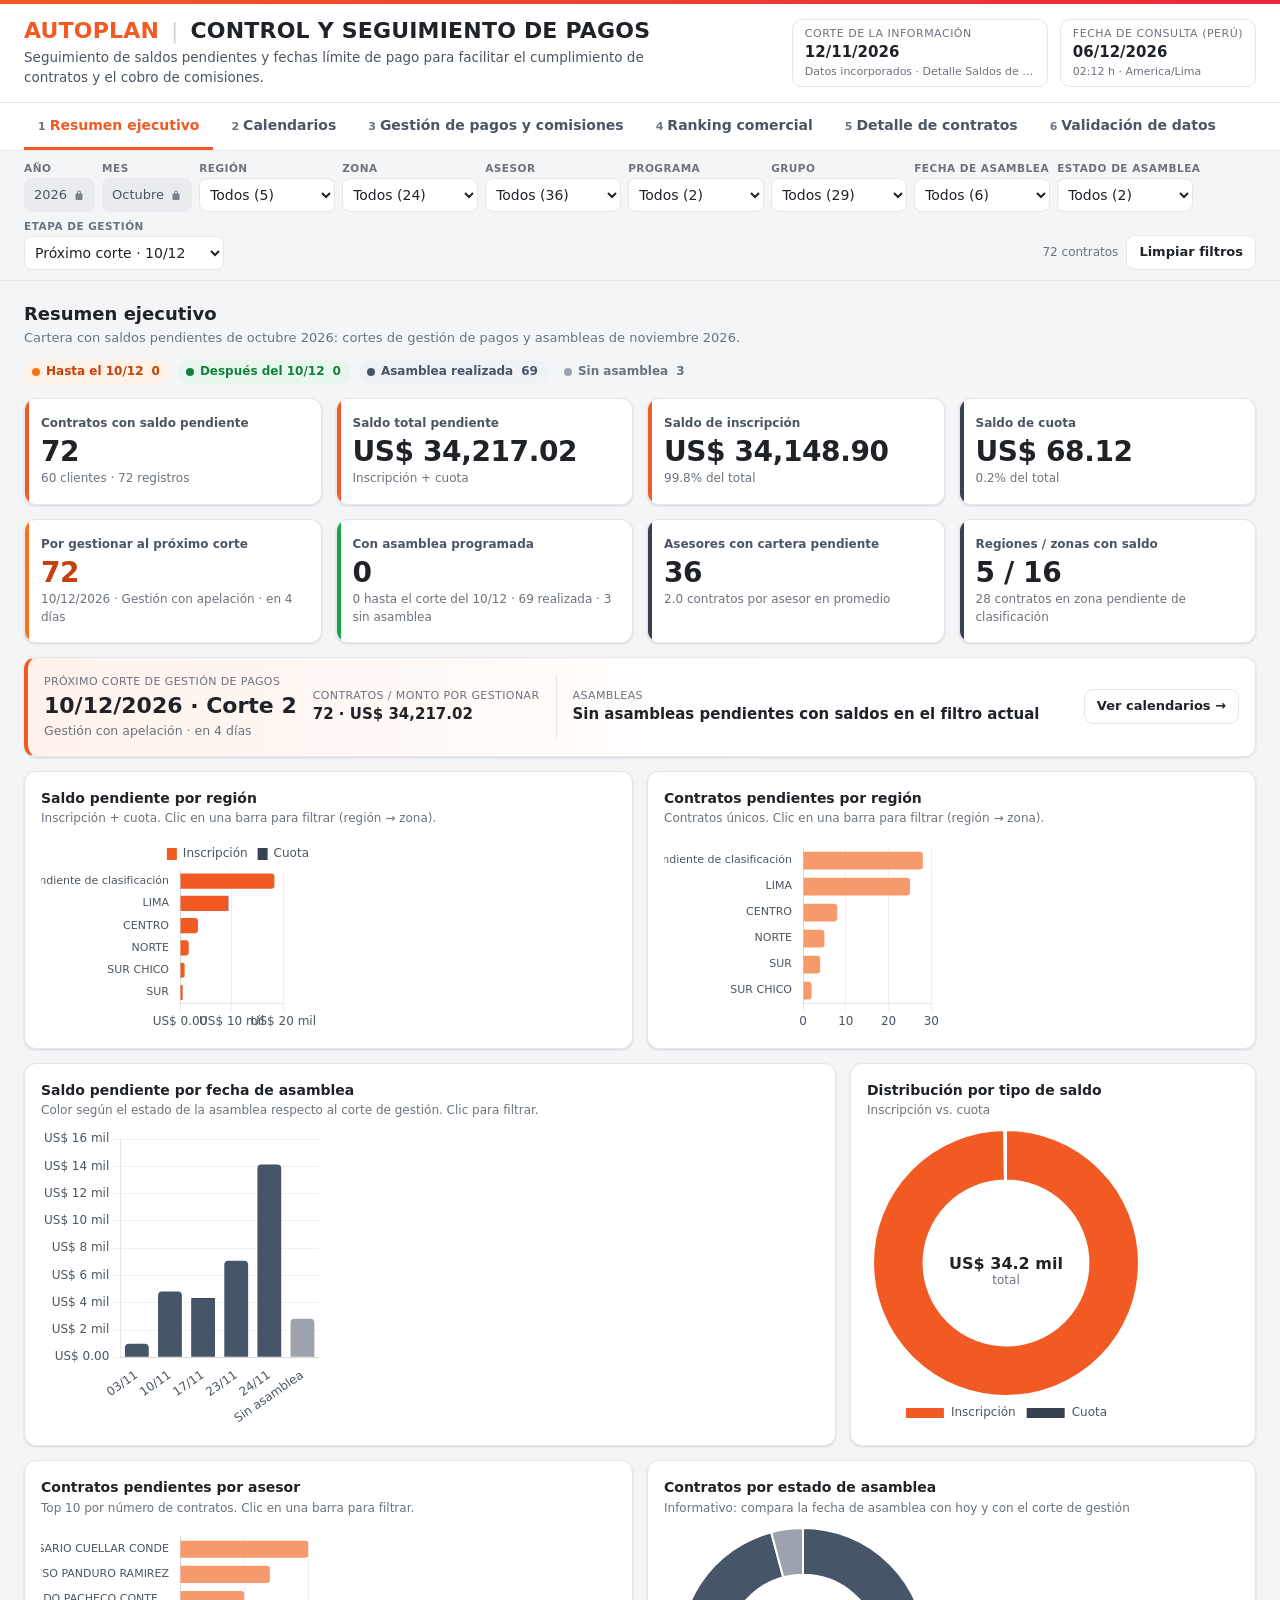
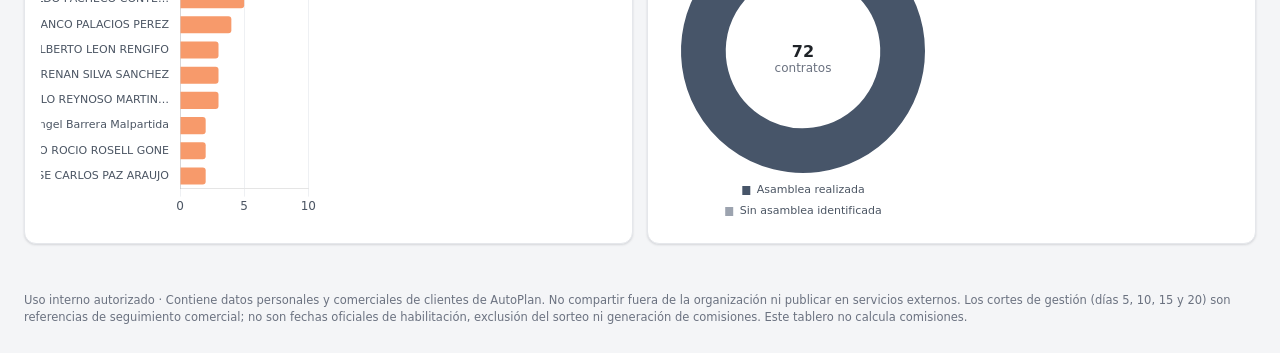
==== commit cb0d02ab: "Actualización de data 12/11" ====
--- a/index.html
+++ b/index.html
@@ -548,7 +548,7 @@
 <div class="toast" id="toast"></div>
 <div class="loading" id="loading">Procesando archivo…</div>
 
-<script type="application/json" id="seed">{"meta": {"fuente": "Detalle Saldos de Cuotas de Inscripcion 11.11.2026.xlsx", "corte": "2026-11-11", "hoja": "BD", "leidos": 275, "pivot": null, "embebido": true, "fuera": {"count": 202, "by": {"2026 Nov": 16, "2025 Nov": 3, "2026 Jun": 20, "2026 Mar": 9, "2026 Jul": 29, "2026 Set": 41, "2026 Feb": 8, "2026 Ago": 29, "2025 Jun": 2, "2024 Ene": 1, "2025 Ago": 3, "2026 May": 4, "2023 Set": 3, "2024 Jul": 3, "2025 Oct": 2, "2025 Dic": 4, "2025 Set": 1, "2023 Ago": 4, "2024 Mar": 1, "2026 Abr": 7, "2024 Abr": 1, "2023 Ene": 1, "2024 Jun": 1, "2026 Ene": 2, "2025 Jul": 2, "2025 Feb": 3, "2025 Mar": 1, "2024 Oct": 1}}}, "rows": [{"ciudad": "LIMA NORTE 1", "punto": "ALESE MINKA", "gestor": "FIORELLA FANY' BRAVO VALENCIA", "fabono": "2026-10-09", "contrato": "209651", "cliente": "KATTY OSCANOA BAZAN", "programa": "AUTOPLAN - 002", "anio": 2026, "mes": "Oct", "grupo": "179", "cert": 15000, "sc": 0, "si": 5.96, "menor50": "SI"}, {"ciudad": "LIMA NORTE 1", "punto": "AUTOFONDO LA MARINA", "gestor": "FIORELLA FANY' BRAVO VALENCIA", "fabono": "2026-10-02", "contrato": "209306", "cliente": "EDWIN JHONNATHAN GARCIA ORE", "programa": "AUTOPLAN - 002", "anio": 2026, "mes": "Oct", "grupo": "184", "cert": 10000, "sc": 0, "si": 472, "menor50": "NO"}, {"ciudad": "LIMA NORTE 1", "punto": "AION OMODA SAN MIGUEL", "gestor": "MIGUEL EFRAIN BERMEJO AROTINCO", "fabono": "2026-10-31", "contrato": "261143", "cliente": "EDWARD RICHARD SOTO AGUILAR", "programa": "AUTOPLAN - 002", "anio": 2026, "mes": "Oct", "grupo": "148", "cert": 16000, "sc": 0, "si": 755.2, "menor50": "NO"}, {"ciudad": "LIMA NORTE 1", "punto": "AION OMODA SAN MIGUEL", "gestor": "YUCLEIDI ALEXANDRA BETANCOURT HERNANDEZ", "fabono": "2026-10-31", "contrato": "261186", "cliente": "RAUL ANTONIO ASTETE WESCHE", "programa": "AUTOPLAN - 002", "anio": 2026, "mes": "Oct", "grupo": "187", "cert": 16000, "sc": 0, "si": 672.19, "menor50": "NO"}, {"ciudad": "LIMA SUR 2", "punto": "ALESE CAMACHO", "gestor": "JUAQUIN DANILO REYNOSO MARTINEZ", "fabono": "2026-10-30", "contrato": "260290", "cliente": "FREDDY ANDERSON RONDON SOSA", "programa": "AUTOPLAN - 002", "anio": 2026, "mes": "Oct", "grupo": "186", "cert": 13000, "sc": 0, "si": 431.16, "menor50": "NO"}, {"ciudad": "LIMA SUR 2", "punto": "ALESE CAMACHO", "gestor": "JUAQUIN DANILO REYNOSO MARTINEZ", "fabono": "2026-10-31", "contrato": "260234", "cliente": "BENJI ANDRES SAMANEZ SUSANIBAR", "programa": "AUTOPLAN - 002", "anio": 2026, "mes": "Oct", "grupo": "186", "cert": 12000, "sc": 0, "si": 30.3, "menor50": "SI"}, {"ciudad": "LIMA SUR 2", "punto": "ALESE CAMACHO", "gestor": "JUAQUIN DANILO REYNOSO MARTINEZ", "fabono": "2026-10-31", "contrato": "209905", "cliente": "MARIA FERNANDA OBREGÓN MAMANI", "programa": "AUTOPLAN - 002", "anio": 2026, "mes": "Oct", "grupo": "187", "cert": 10000, "sc": 68.12, "si": 472, "menor50": "NO"}, {"ciudad": "LIMA SUR 2", "punto": "ALESE CAMACHO", "gestor": "ALEXIS GONZALO FLORES FLORES", "fabono": "2026-10-31", "contrato": "261083", "cliente": "CRISTIAN LEYVER YUPANQUI ACOSTUPA", "programa": "AUTOPLAN - 002", "anio": 2026, "mes": "Oct", "grupo": "187", "cert": 10000, "sc": 0, "si": 392.76, "menor50": "NO"}, {"ciudad": "LIMA SUR 2", "punto": "ALESE CAMACHO", "gestor": "ALEXIS GONZALO FLORES FLORES", "fabono": "2026-10-31", "contrato": "261081", "cliente": "CRISTIAN LEYVER YUPANQUI ACOSTUPA", "programa": "AUTOPLAN - 002", "anio": 2026, "mes": "Oct", "grupo": "187", "cert": 13000, "sc": 0, "si": 613.6, "menor50": "NO"}, {"ciudad": "LIMA SUR 2", "punto": "AION OMODA SAN ISIDRO", "gestor": "VANESSA LUZ MARTINEZ ARIAS", "fabono": "2026-10-16", "contrato": "209663", "cliente": "GREGORY DARIO MUÑOZ MAYORA", "programa": "AUTOPLAN - 002", "anio": 2026, "mes": "Oct", "grupo": "133", "cert": 19000, "sc": 0, "si": 44.63, "menor50": "SI"}, {"ciudad": "LIMA SUR 2", "punto": "AION OMODA SAN ISIDRO", "gestor": "YANINA CONSUELO ROMERO CHAVARRIA", "fabono": "2026-10-30", "contrato": "260203", "cliente": "MARCELA IVONNE SAUCEDO LAMA", "programa": "AUTOPLAN - 002", "anio": 2026, "mes": "Oct", "grupo": "137", "cert": 14000, "sc": 0, "si": 19.94, "menor50": "SI"}, {"ciudad": "LIMA NORTE 2", "punto": "AUTOFONDO PLAZA LIMA NORTE", "gestor": "ISAAC SHERMANNN FRANCO ARCE", "fabono": "2026-10-19", "contrato": "260317", "cliente": "LEYA ELIZETH PAZ MORON", "programa": "AUTOPLAN - 002", "anio": 2026, "mes": "Oct", "grupo": "169", "cert": 10000, "sc": 0, "si": 352.06, "menor50": "NO"}, {"ciudad": "LIMA NORTE 2", "punto": "AUTOFONDO PLAZA LIMA NORTE", "gestor": "ISAAC SHERMANNN FRANCO ARCE", "fabono": "2026-10-19", "contrato": "260318", "cliente": "LEYA ELIZETH PAZ MORON", "programa": "AUTOPLAN - 002", "anio": 2026, "mes": "Oct", "grupo": "169", "cert": 11000, "sc": 0, "si": 519.2, "menor50": "NO"}, {"ciudad": "LIMA NORTE 2", "punto": "AUTOFONDO PLAZA LIMA NORTE", "gestor": "LUIS RENAN SILVA SANCHEZ", "fabono": "2026-10-06", "contrato": "209453", "cliente": "LUIS ALFREDO ROMERO CIERTO", "programa": "AUTOPLAN - 002", "anio": 2026, "mes": "Oct", "grupo": "184", "cert": 10000, "sc": 0, "si": 55.04, "menor50": "NO"}, {"ciudad": "LIMA NORTE 2", "punto": "AUTOFONDO PLAZA LIMA NORTE", "gestor": "LUIS RENAN SILVA SANCHEZ", "fabono": "2026-10-06", "contrato": "209454", "cliente": "LUIS ALFREDO ROMERO CIERTO", "programa": "AUTOPLAN - 002", "anio": 2026, "mes": "Oct", "grupo": "184", "cert": 11000, "sc": 0, "si": 519.2, "menor50": "NO"}, {"ciudad": "LIMA NORTE 2", "punto": "AUTOFONDO PLAZA LIMA NORTE", "gestor": "LUIS RENAN SILVA SANCHEZ", "fabono": "2026-10-29", "contrato": "260931", "cliente": "HECTOR ALCIDES GUTIERREZ LOPEZ", "programa": "AUTOPLAN - 002", "anio": 2026, "mes": "Oct", "grupo": "186", "cert": 11000, "sc": 0, "si": 507.24, "menor50": "NO"}, {"ciudad": "LIMA NORTE 2", "punto": "LIMA NORTE 2 DIGITAL", "gestor": "LIZ KARINA AMASIFUEN APUELA", "fabono": "2026-10-30", "contrato": "260865", "cliente": "JANET ELIZABETH PALOMINO CALLE", "programa": "AUTOPLAN - 002", "anio": 2026, "mes": "Oct", "grupo": "162", "cert": 10000, "sc": 0, "si": 9.57, "menor50": "SI"}, {"ciudad": "LIMA SUR 1", "punto": "LIMA SUR 1 DIGITAL", "gestor": "GABRIELA CARRILLO ATOCHE", "fabono": "2026-10-31", "contrato": "261040", "cliente": "EXPORT FRESH AMERICA S.A.C", "programa": "AUTOPLAN - 002", "anio": 2026, "mes": "Oct", "grupo": "187", "cert": 10000, "sc": 0, "si": 472, "menor50": "NO"}, {"ciudad": "LIMA SUR 1", "punto": "LIMA SUR 1 DIGITAL", "gestor": "GABRIELA CARRILLO ATOCHE", "fabono": "2026-10-31", "contrato": "261128", "cliente": "EXPORT FRESH AMERICA S.A.C", "programa": "AUTOPLAN - 002", "anio": 2026, "mes": "Oct", "grupo": "187", "cert": 11000, "sc": 0, "si": 518.24, "menor50": "NO"}, {"ciudad": "LIMA SUR 1", "punto": "LIMA SUR 1 DIGITAL", "gestor": "LUIS FERNANDO RIVAS LAPA", "fabono": "2026-10-26", "contrato": "260659", "cliente": "BRYAN ANTHONY POLO DELGADO", "programa": "AUTOPLAN - 002", "anio": 2026, "mes": "Oct", "grupo": "186", "cert": 11000, "sc": 0, "si": 7.16, "menor50": "SI"}, {"ciudad": "LIMA SUR 1", "punto": "LIMA SUR 1 BETON GROUP", "gestor": "RENZO IVAN INGA CARMENES", "fabono": "2026-10-27", "contrato": "260581", "cliente": "JAVIER EZEQUIEL ESPINOZA VILLANO", "programa": "AUTOPLAN - 002", "anio": 2026, "mes": "Oct", "grupo": "186", "cert": 15000, "sc": 0, "si": 506.06, "menor50": "NO"}, {"ciudad": "ICA", "punto": "ICA DIGITAL", "gestor": "CARLOS ARTURO DELGADO VALLE", "fabono": "2026-10-19", "contrato": "209711", "cliente": "MARIANA ALEJANDRA ISASI VENTURA", "programa": "AUTOPLAN - 002", "anio": 2026, "mes": "Oct", "grupo": "184", "cert": 15000, "sc": 0, "si": 0.18, "menor50": "SI"}, {"ciudad": "ICA", "punto": "ICA PERUMOTOR", "gestor": "BRAYAN ANTHONY IPANAQUE MORE", "fabono": "2026-10-23", "contrato": "260518", "cliente": "WILBER NILSON BELLIDO SANTIAGO", "programa": "AUTOPLAN - 002", "anio": 2026, "mes": "Oct", "grupo": "186", "cert": 20000, "sc": 0, "si": 893.89, "menor50": "NO"}, {"ciudad": "AREQUIPA", "punto": "AREQUIPA DERCO CENTER ROBERTS", "gestor": "JENIFFER AMELIA DEL CARMEN CHAVEZ REVUELTA", "fabono": "2026-10-30", "contrato": "260984", "cliente": "NOE ALEX VALENCIA ARACCA", "programa": "AUTOPLAN - 002", "anio": 2026, "mes": "Oct", "grupo": "140", "cert": 15000, "sc": 0, "si": 0.62, "menor50": "SI"}, {"ciudad": "LIMA NORTE 3", "punto": "AUTOFONDO NARANJAL", "gestor": "ALEX RICHAR BURGA QUILICHE", "fabono": "2026-10-26", "contrato": "260269", "cliente": "VICTOR EFRAIN PANTOJA ADARMES", "programa": "AUTOPLAN - 002", "anio": 2026, "mes": "Oct", "grupo": "170", "cert": 12000, "sc": 0, "si": 240.71, "menor50": "NO"}, {"ciudad": "ATC", "punto": "ATENCION ASOCIADO", "gestor": "ESTELA ROSARIO CUELLAR CONDE", "fabono": "2026-10-09", "contrato": "243174", "cliente": "VICTOR MIGUEL QUISPE COLLAVINO", "programa": "PLAN 21", "anio": 2026, "mes": "Oct", "grupo": "071", "cert": 20000, "sc": 0, "si": 944, "menor50": "NO"}, {"ciudad": "ATC", "punto": "ATENCION ASOCIADO", "gestor": "ESTELA ROSARIO CUELLAR CONDE", "fabono": "2026-10-12", "contrato": "243179", "cliente": "ESMITH CORREA DIAS", "programa": "PLAN 21", "anio": 2026, "mes": "Oct", "grupo": "080", "cert": 20000, "sc": 0, "si": 93.99, "menor50": "NO"}, {"ciudad": "ATC", "punto": "ATENCION ASOCIADO", "gestor": "ESTELA ROSARIO CUELLAR CONDE", "fabono": "2026-10-14", "contrato": "243190", "cliente": "MANUEL ARANDA TOGAS", "programa": "PLAN 21", "anio": 2026, "mes": "Oct", "grupo": "0", "cert": 20000, "sc": 0, "si": 944, "menor50": "NO"}, {"ciudad": "ATC", "punto": "ATENCION ASOCIADO", "gestor": "ESTELA ROSARIO CUELLAR CONDE", "fabono": "2026-10-14", "contrato": "243188", "cliente": "MANUEL ARANDA TOGAS", "programa": "PLAN 21", "anio": 2026, "mes": "Oct", "grupo": "0", "cert": 20000, "sc": 0, "si": 944, "menor50": "NO"}, {"ciudad": "ATC", "punto": "ATENCION ASOCIADO", "gestor": "ESTELA ROSARIO CUELLAR CONDE", "fabono": "2026-10-14", "contrato": "243187", "cliente": "MANUEL ARANDA TOGAS", "programa": "PLAN 21", "anio": 2026, "mes": "Oct", "grupo": "0", "cert": 20000, "sc": 0, "si": 944, "menor50": "NO"}, {"ciudad": "ATC", "punto": "ATENCION ASOCIADO", "gestor": "ESTELA ROSARIO CUELLAR CONDE", "fabono": "2026-10-19", "contrato": "260194", "cliente": "NILVER ENCARNACION GABRIEL", "programa": "AUTOPLAN - 002", "anio": 2026, "mes": "Oct", "grupo": "151", "cert": 20000, "sc": 0, "si": 944, "menor50": "NO"}, {"ciudad": "ATC", "punto": "ATENCION ASOCIADO", "gestor": "ESTELA ROSARIO CUELLAR CONDE", "fabono": "2026-10-20", "contrato": "260337", "cliente": "EDWARD CHRISTIAN CESPEDES VALENCIA", "programa": "AUTOPLAN - 002", "anio": 2026, "mes": "Oct", "grupo": "170", "cert": 16000, "sc": 0, "si": 94.4, "menor50": "NO"}, {"ciudad": "ATC", "punto": "ATENCION ASOCIADO", "gestor": "ESTELA ROSARIO CUELLAR CONDE", "fabono": "2026-10-21", "contrato": "260436", "cliente": "CANDELADIS E.I.R.L.", "programa": "AUTOPLAN - 002", "anio": 2026, "mes": "Oct", "grupo": "151", "cert": 20000, "sc": 0, "si": 944, "menor50": "NO"}, {"ciudad": "ATC", "punto": "ATENCION ASOCIADO", "gestor": "ESTELA ROSARIO CUELLAR CONDE", "fabono": "2026-10-22", "contrato": "260563", "cliente": "NILVER ENCARNACION GABRIEL", "programa": "AUTOPLAN - 002", "anio": 2026, "mes": "Oct", "grupo": "164", "cert": 14000, "sc": 0, "si": 660.8, "menor50": "NO"}, {"ciudad": "ATC", "punto": "ATENCION ASOCIADO", "gestor": "ESTELA ROSARIO CUELLAR CONDE", "fabono": "2026-10-22", "contrato": "209693", "cliente": "LUIS ANGEL MAMANI LARICANO", "programa": "AUTOPLAN - 002", "anio": 2026, "mes": "Oct", "grupo": "178", "cert": 19000, "sc": 0, "si": 896.8, "menor50": "NO"}, {"ciudad": "CHICLAYO", "punto": "CHICLAYO PREMIER MOTORS", "gestor": "CARINA YOGANI DIAZ BARRANTES", "fabono": "2026-10-31", "contrato": "261161", "cliente": "NEGOCIACIONES Y FERRETERIA ABIHAIL E.I.R.L.", "programa": "AUTOPLAN - 002", "anio": 2026, "mes": "Oct", "grupo": "159", "cert": 15000, "sc": 0, "si": 13.43, "menor50": "SI"}, {"ciudad": "PIURA", "punto": "PIURA INTERAMERICANA NORTE", "gestor": "ESTRELLA MACIEL CORTEZ PULACHE", "fabono": "2026-10-15", "contrato": "260036", "cliente": "GLADYS DEL PILAR CHUNGA ZAPATA", "programa": "AUTOPLAN - 002", "anio": 2026, "mes": "Oct", "grupo": "185", "cert": 16000, "sc": 0, "si": 349.19, "menor50": "NO"}, {"ciudad": "JULIACA", "punto": "JULIACA CONAUTO", "gestor": "KLEBER ALONZO BARRIOS PINEDA", "fabono": "2026-10-26", "contrato": "260501", "cliente": "JOSE ANGEL QUISPE VARGAS", "programa": "AUTOPLAN - 002", "anio": 2026, "mes": "Oct", "grupo": "186", "cert": 10000, "sc": 0, "si": 472, "menor50": "NO"}, {"ciudad": "JULIACA", "punto": "JULIACA CONAUTO", "gestor": "KLEBER ALONZO BARRIOS PINEDA", "fabono": "2026-10-26", "contrato": "260502", "cliente": "JOSE ANGEL QUISPE VARGAS", "programa": "AUTOPLAN - 002", "anio": 2026, "mes": "Oct", "grupo": "186", "cert": 11000, "sc": 0, "si": 46.24, "menor50": "SI"}, {"ciudad": "JULIACA", "punto": "JULIACA SUR MOTORS", "gestor": "ALEXANDER MICHAEL QUISPE PACO", "fabono": "2026-10-31", "contrato": "261118", "cliente": "JHONY RONALDO BENAVENTE VILCA", "programa": "AUTOPLAN - 002", "anio": 2026, "mes": "Oct", "grupo": "187", "cert": 15000, "sc": 0, "si": 0.02, "menor50": "SI"}, {"ciudad": "CAJAMARCA", "punto": "CAJAMARCA AUTOMOTRICES DEL NORTE", "gestor": "MAX JHONATAN SANCHEZ RABANAL", "fabono": "2026-10-30", "contrato": "261049", "cliente": "DANY ISPILCO INFANTE", "programa": "AUTOPLAN - 002", "anio": 2026, "mes": "Oct", "grupo": "187", "cert": 14000, "sc": 0, "si": 1.81, "menor50": "SI"}, {"ciudad": "HUANUCO", "punto": "HUANUCO AUTOMOTORES DE LA AMAZONIA", "gestor": "LENINA HUAYNATTE SILVA", "fabono": "2026-10-07", "contrato": "209472", "cliente": "MAYCOL YOEL ESTEBAN GOMEZ", "programa": "AUTOPLAN - 002", "anio": 2026, "mes": "Oct", "grupo": "184", "cert": 10000, "sc": 0, "si": 472, "menor50": "NO"}, {"ciudad": "HUANUCO", "punto": "HUANUCO MALL REAL PLAZA", "gestor": "JIMMY MARLON MUÑOZ ROJAS", "fabono": "2026-10-09", "contrato": "209614", "cliente": "JHON OMER CASTRO BARRUETA", "programa": "AUTOPLAN - 002", "anio": 2026, "mes": "Oct", "grupo": "172", "cert": 13000, "sc": 0, "si": 22.7, "menor50": "SI"}, {"ciudad": "HUANUCO", "punto": "HUANUCO MALL REAL PLAZA", "gestor": "YAMEL NATALY CASTAÑEDA CARRERA DE SUAREZ", "fabono": "2026-10-29", "contrato": "260902", "cliente": "IBETH MIRENE SOTO MORALES", "programa": "AUTOPLAN - 002", "anio": 2026, "mes": "Oct", "grupo": "186", "cert": 10000, "sc": 0, "si": 471.04, "menor50": "NO"}, {"ciudad": "HUANUCO", "punto": "HUANUCO MALL REAL PLAZA", "gestor": "YAMEL NATALY CASTAÑEDA CARRERA DE SUAREZ", "fabono": "2026-10-29", "contrato": "260904", "cliente": "IBETH MIRENE SOTO MORALES", "programa": "AUTOPLAN - 002", "anio": 2026, "mes": "Oct", "grupo": "186", "cert": 11000, "sc": 0, "si": 519.2, "menor50": "NO"}, {"ciudad": "CHIMBOTE", "punto": "HUACHO PERUCAR", "gestor": "KEYKO ROCIO ROSELL GONE", "fabono": "2026-10-12", "contrato": "209290", "cliente": "RAUL JEFEFRSON FUENTES HENOSTROZA", "programa": "AUTOPLAN - 002", "anio": 2026, "mes": "Oct", "grupo": "185", "cert": 20000, "sc": 0, "si": 943.22, "menor50": "NO"}, {"ciudad": "CHIMBOTE", "punto": "HUACHO PERUCAR", "gestor": "KEYKO ROCIO ROSELL GONE", "fabono": "2026-10-19", "contrato": "209289", "cliente": "RAUL JEFEFRSON FUENTES HENOSTROZA", "programa": "AUTOPLAN - 002", "anio": 2026, "mes": "Oct", "grupo": "185", "cert": 10000, "sc": 0, "si": 376.32, "menor50": "NO"}, {"ciudad": "PUCALLPA", "punto": "PUCALLPA AUTOMOTORES DE LA AMAZONIA", "gestor": "YUXILA CRYSTAL DOMINGUEZ ALVAREZ", "fabono": "2026-10-26", "contrato": "260320", "cliente": "JULIO MIGUEL RODRIGUEZ INUMA", "programa": "AUTOPLAN - 002", "anio": 2026, "mes": "Oct", "grupo": "186", "cert": 11000, "sc": 0, "si": 519.2, "menor50": "NO"}, {"ciudad": "IQUITOS", "punto": "IQUITOS DIGITAL", "gestor": "CLAUDIA LEONILA SAN MARTIN WONG", "fabono": "2026-10-19", "contrato": "260210", "cliente": "JANETH RAQUEL ESCOBEDO BARDALES", "programa": "AUTOPLAN - 002", "anio": 2026, "mes": "Oct", "grupo": "161", "cert": 19000, "sc": 0, "si": 895.82, "menor50": "NO"}, {"ciudad": "IQUITOS", "punto": "IQUITOS MALL AVENTURA", "gestor": "FRANK ALBERTO LEON RENGIFO", "fabono": "2026-10-09", "contrato": "209403", "cliente": "MILTON FERREIRA CHOTA", "programa": "AUTOPLAN - 002", "anio": 2026, "mes": "Oct", "grupo": "185", "cert": 12000, "sc": 0, "si": 566.4, "menor50": "NO"}, {"ciudad": "IQUITOS", "punto": "IQUITOS MALL AVENTURA", "gestor": "FRANK ALBERTO LEON RENGIFO", "fabono": "2026-10-19", "contrato": "209894", "cliente": "CHRISTIAN OCAMPO DA CRUZ", "programa": "AUTOPLAN - 002", "anio": 2026, "mes": "Oct", "grupo": "185", "cert": 11000, "sc": 0, "si": 519.2, "menor50": "NO"}, {"ciudad": "IQUITOS", "punto": "IQUITOS MALL AVENTURA", "gestor": "FRANK ALBERTO LEON RENGIFO", "fabono": "2026-10-19", "contrato": "209895", "cliente": "CHRISTIAN OCAMPO DA CRUZ", "programa": "AUTOPLAN - 002", "anio": 2026, "mes": "Oct", "grupo": "185", "cert": 10000, "sc": 0, "si": 472, "menor50": "NO"}, {"ciudad": "LIMA CENTRO 1", "punto": "LIMA CENTRO 1 DIGITAL", "gestor": "LAURA MARINA LARA MEDINA", "fabono": "2026-10-31", "contrato": "261135", "cliente": "JOSE JAVIER CHAVEZ GIRON", "programa": "AUTOPLAN - 002", "anio": 2026, "mes": "Oct", "grupo": "187", "cert": 12000, "sc": 0, "si": 566.4, "menor50": "NO"}, {"ciudad": "LIMA CENTRO 1", "punto": "SJL AUTOMOTRIZ CISNE", "gestor": "JOSE CARLOS PAZ ARAUJO", "fabono": "2026-10-31", "contrato": "261018", "cliente": "KARLA MOIRA OJITOS ANCHANTE", "programa": "AUTOPLAN - 002", "anio": 2026, "mes": "Oct", "grupo": "187", "cert": 12000, "sc": 0, "si": 566.34, "menor50": "NO"}, {"ciudad": "LIMA CENTRO 1", "punto": "SJL AMBACAR", "gestor": "JOSE CARLOS PAZ ARAUJO", "fabono": "2026-10-31", "contrato": "260650", "cliente": "GRACIELA DIAZ DIAZ", "programa": "AUTOPLAN - 002", "anio": 2026, "mes": "Oct", "grupo": "186", "cert": 12000, "sc": 0, "si": 566.4, "menor50": "NO"}, {"ciudad": "REINGRESOS", "punto": "REINGRESO", "gestor": "EDGAR ALONSO PANDURO RAMIREZ", "fabono": "2026-10-10", "contrato": "209478", "cliente": "LOURDES PAOLA VALVERDE DE LOS SANTOS", "programa": "AUTOPLAN - 002", "anio": 2026, "mes": "Oct", "grupo": "172", "cert": 10000, "sc": 0, "si": 472, "menor50": "NO"}, {"ciudad": "REINGRESOS", "punto": "REINGRESO", "gestor": "EDGAR ALONSO PANDURO RAMIREZ", "fabono": "2026-10-17", "contrato": "209320", "cliente": "RONALD MICHAEL ARCONDO PALPA", "programa": "AUTOPLAN - 002", "anio": 2026, "mes": "Oct", "grupo": "110", "cert": 10000, "sc": 0, "si": 472, "menor50": "NO"}, {"ciudad": "REINGRESOS", "punto": "REINGRESO", "gestor": "EDGAR ALONSO PANDURO RAMIREZ", "fabono": "2026-10-21", "contrato": "260411", "cliente": "LETICIA BEATRIZ DIAZ MAMANI", "programa": "AUTOPLAN - 002", "anio": 2026, "mes": "Oct", "grupo": "136", "cert": 14000, "sc": 0, "si": 47.2, "menor50": "SI"}, {"ciudad": "REINGRESOS", "punto": "REINGRESO", "gestor": "EDGAR ALONSO PANDURO RAMIREZ", "fabono": "2026-10-21", "contrato": "260414", "cliente": "MARANTONY MOISES FLORES VILLASANTE", "programa": "AUTOPLAN - 002", "anio": 2026, "mes": "Oct", "grupo": "136", "cert": 13000, "sc": 0, "si": 613.6, "menor50": "NO"}, {"ciudad": "REINGRESOS", "punto": "REINGRESO", "gestor": "EDGAR ALONSO PANDURO RAMIREZ", "fabono": "2026-10-22", "contrato": "260465", "cliente": "MAX JUNIOR CANCHACHI SAIRITUPAC", "programa": "AUTOPLAN - 002", "anio": 2026, "mes": "Oct", "grupo": "167", "cert": 13000, "sc": 0, "si": 613.6, "menor50": "NO"}, {"ciudad": "REINGRESOS", "punto": "REINGRESO", "gestor": "EDGAR ALONSO PANDURO RAMIREZ", "fabono": "2026-10-22", "contrato": "260466", "cliente": "MAX JUNIOR CANCHACHI SAIRITUPAC", "programa": "AUTOPLAN - 002", "anio": 2026, "mes": "Oct", "grupo": "167", "cert": 14000, "sc": 0, "si": 660.8, "menor50": "NO"}, {"ciudad": "REINGRESOS", "punto": "REINGRESO", "gestor": "EDGAR ALONSO PANDURO RAMIREZ", "fabono": "2026-10-28", "contrato": "260657", "cliente": "SOFIA KATHERINE RODRIGUEZ EGUSQUIZA", "programa": "AUTOPLAN - 002", "anio": 2026, "mes": "Oct", "grupo": "167", "cert": 17000, "sc": 0, "si": 283.2, "menor50": "NO"}, {"ciudad": "REINGRESOS", "punto": "REINGRESO", "gestor": "JAVIER REYNALDO PACHECO CONTEÑA", "fabono": "2026-10-07", "contrato": "209294", "cliente": "PERCY CAYLLAHUA CAYLLAHUA", "programa": "AUTOPLAN - 002", "anio": 2026, "mes": "Oct", "grupo": "184", "cert": 13000, "sc": 0, "si": 613.6, "menor50": "NO"}, {"ciudad": "REINGRESOS", "punto": "REINGRESO", "gestor": "JAVIER REYNALDO PACHECO CONTEÑA", "fabono": "2026-10-07", "contrato": "209203", "cliente": "WILINGTHON DE JESUS ACUÑA MEZA", "programa": "AUTOPLAN - 002", "anio": 2026, "mes": "Oct", "grupo": "137", "cert": 15000, "sc": 0, "si": 708, "menor50": "NO"}, {"ciudad": "REINGRESOS", "punto": "REINGRESO", "gestor": "JAVIER REYNALDO PACHECO CONTEÑA", "fabono": "2026-10-14", "contrato": "209317", "cliente": "GIULLIANO ALEXANDER LANDA SALGADO", "programa": "AUTOPLAN - 002", "anio": 2026, "mes": "Oct", "grupo": "184", "cert": 20000, "sc": 0, "si": 944, "menor50": "NO"}, {"ciudad": "REINGRESOS", "punto": "REINGRESO", "gestor": "JAVIER REYNALDO PACHECO CONTEÑA", "fabono": "2026-10-22", "contrato": "260335", "cliente": "ANDY EDDER DE LA CRUZ AQUIJE", "programa": "AUTOPLAN - 002", "anio": 2026, "mes": "Oct", "grupo": "165", "cert": 16000, "sc": 0, "si": 755.2, "menor50": "NO"}, {"ciudad": "REINGRESOS", "punto": "REINGRESO", "gestor": "JAVIER REYNALDO PACHECO CONTEÑA", "fabono": "2026-10-22", "contrato": "260424", "cliente": "EMPRESA DE TRANSPORTES BAZAN S.A.C.", "programa": "AUTOPLAN - 002", "anio": 2026, "mes": "Oct", "grupo": "137", "cert": 15000, "sc": 0, "si": 708, "menor50": "NO"}, {"ciudad": "REINGRESOS", "punto": "REINGRESO", "gestor": "Luis Angel Barrera Malpartida", "fabono": "2026-10-21", "contrato": "260339", "cliente": "LUIS OMAR CORNEJO VALENCIA", "programa": "AUTOPLAN - 002", "anio": 2026, "mes": "Oct", "grupo": "115", "cert": 10000, "sc": 0, "si": 472, "menor50": "NO"}, {"ciudad": "REINGRESOS", "punto": "REINGRESO", "gestor": "Luis Angel Barrera Malpartida", "fabono": "2026-10-21", "contrato": "260134", "cliente": "JASMIN JARAMILLO TANGOA", "programa": "AUTOPLAN - 002", "anio": 2026, "mes": "Oct", "grupo": "177", "cert": 18000, "sc": 0, "si": 849.6, "menor50": "NO"}, {"ciudad": "REINGRESOS", "punto": "REINGRESO", "gestor": "WANDER FRANCO PALACIOS PEREZ", "fabono": "2026-10-12", "contrato": "209374", "cliente": "NAISHA MILAGROS LEYVA ALEJANDRO", "programa": "AUTOPLAN - 002", "anio": 2026, "mes": "Oct", "grupo": "184", "cert": 17000, "sc": 0, "si": 802.4, "menor50": "NO"}, {"ciudad": "REINGRESOS", "punto": "REINGRESO", "gestor": "WANDER FRANCO PALACIOS PEREZ", "fabono": "2026-10-21", "contrato": "260398", "cliente": "ROSMERY  TAIS CAPCHA CONTRERAS", "programa": "AUTOPLAN - 002", "anio": 2026, "mes": "Oct", "grupo": "186", "cert": 18000, "sc": 0, "si": 849.6, "menor50": "NO"}, {"ciudad": "REINGRESOS", "punto": "REINGRESO", "gestor": "WANDER FRANCO PALACIOS PEREZ", "fabono": "2026-10-22", "contrato": "260514", "cliente": "CELSO CONDORPOCCO JACHO", "programa": "AUTOPLAN - 002", "anio": 2026, "mes": "Oct", "grupo": "183", "cert": 11000, "sc": 0, "si": 519.2, "menor50": "NO"}, {"ciudad": "REINGRESOS", "punto": "REINGRESO", "gestor": "WANDER FRANCO PALACIOS PEREZ", "fabono": "2026-10-22", "contrato": "260513", "cliente": "CELSO CONDORPOCCO JACHO", "programa": "AUTOPLAN - 002", "anio": 2026, "mes": "Oct", "grupo": "182", "cert": 10000, "sc": 0, "si": 472, "menor50": "NO"}]}</script>
+<script type="application/json" id="seed">{"meta": {"fuente": "Detalle Saldos de Cuotas de Inscripcion 12.11.2026.xlsx", "corte": "2026-11-12", "hoja": "BD", "leidos": 274, "pivot": null, "embebido": true, "fuera": {"count": 202, "by": {"2026 Nov": 18, "2025 Nov": 3, "2026 Jun": 20, "2026 Mar": 9, "2026 Jul": 29, "2026 Set": 39, "2026 Feb": 8, "2026 Ago": 29, "2025 Jun": 2, "2024 Ene": 1, "2025 Ago": 3, "2026 May": 4, "2023 Set": 3, "2024 Jul": 3, "2025 Oct": 2, "2025 Dic": 4, "2025 Set": 1, "2023 Ago": 4, "2024 Mar": 1, "2026 Abr": 7, "2024 Abr": 1, "2023 Ene": 1, "2024 Jun": 1, "2026 Ene": 2, "2025 Jul": 2, "2025 Feb": 3, "2025 Mar": 1, "2024 Oct": 1}}}, "rows": [{"ciudad": "LIMA NORTE 1", "punto": "ALESE MINKA", "gestor": "FIORELLA FANY' BRAVO VALENCIA", "fabono": "2026-10-09", "contrato": "209651", "cliente": "KATTY OSCANOA BAZAN", "programa": "AUTOPLAN - 002", "anio": 2026, "mes": "Oct", "grupo": "179", "cert": 15000, "sc": 0, "si": 5.96, "menor50": "SI"}, {"ciudad": "LIMA NORTE 1", "punto": "AUTOFONDO LA MARINA", "gestor": "FIORELLA FANY' BRAVO VALENCIA", "fabono": "2026-10-02", "contrato": "209306", "cliente": "EDWIN JHONNATHAN GARCIA ORE", "programa": "AUTOPLAN - 002", "anio": 2026, "mes": "Oct", "grupo": "184", "cert": 10000, "sc": 0, "si": 472, "menor50": "NO"}, {"ciudad": "LIMA NORTE 1", "punto": "AION OMODA SAN MIGUEL", "gestor": "MIGUEL EFRAIN BERMEJO AROTINCO", "fabono": "2026-10-31", "contrato": "261143", "cliente": "EDWARD RICHARD SOTO AGUILAR", "programa": "AUTOPLAN - 002", "anio": 2026, "mes": "Oct", "grupo": "148", "cert": 16000, "sc": 0, "si": 755.2, "menor50": "NO"}, {"ciudad": "LIMA NORTE 1", "punto": "AION OMODA SAN MIGUEL", "gestor": "YUCLEIDI ALEXANDRA BETANCOURT HERNANDEZ", "fabono": "2026-10-31", "contrato": "261186", "cliente": "RAUL ANTONIO ASTETE WESCHE", "programa": "AUTOPLAN - 002", "anio": 2026, "mes": "Oct", "grupo": "187", "cert": 16000, "sc": 0, "si": 672.19, "menor50": "NO"}, {"ciudad": "LIMA SUR 2", "punto": "ALESE CAMACHO", "gestor": "JUAQUIN DANILO REYNOSO MARTINEZ", "fabono": "2026-10-30", "contrato": "260290", "cliente": "FREDDY ANDERSON RONDON SOSA", "programa": "AUTOPLAN - 002", "anio": 2026, "mes": "Oct", "grupo": "186", "cert": 13000, "sc": 0, "si": 431.16, "menor50": "NO"}, {"ciudad": "LIMA SUR 2", "punto": "ALESE CAMACHO", "gestor": "JUAQUIN DANILO REYNOSO MARTINEZ", "fabono": "2026-10-31", "contrato": "260234", "cliente": "BENJI ANDRES SAMANEZ SUSANIBAR", "programa": "AUTOPLAN - 002", "anio": 2026, "mes": "Oct", "grupo": "186", "cert": 12000, "sc": 0, "si": 30.3, "menor50": "SI"}, {"ciudad": "LIMA SUR 2", "punto": "ALESE CAMACHO", "gestor": "JUAQUIN DANILO REYNOSO MARTINEZ", "fabono": "2026-10-31", "contrato": "209905", "cliente": "MARIA FERNANDA OBREGÓN MAMANI", "programa": "AUTOPLAN - 002", "anio": 2026, "mes": "Oct", "grupo": "187", "cert": 10000, "sc": 68.12, "si": 472, "menor50": "NO"}, {"ciudad": "LIMA SUR 2", "punto": "ALESE CAMACHO", "gestor": "ALEXIS GONZALO FLORES FLORES", "fabono": "2026-10-31", "contrato": "261083", "cliente": "CRISTIAN LEYVER YUPANQUI ACOSTUPA", "programa": "AUTOPLAN - 002", "anio": 2026, "mes": "Oct", "grupo": "187", "cert": 10000, "sc": 0, "si": 392.76, "menor50": "NO"}, {"ciudad": "LIMA SUR 2", "punto": "ALESE CAMACHO", "gestor": "ALEXIS GONZALO FLORES FLORES", "fabono": "2026-10-31", "contrato": "261081", "cliente": "CRISTIAN LEYVER YUPANQUI ACOSTUPA", "programa": "AUTOPLAN - 002", "anio": 2026, "mes": "Oct", "grupo": "187", "cert": 13000, "sc": 0, "si": 613.6, "menor50": "NO"}, {"ciudad": "LIMA SUR 2", "punto": "AION OMODA SAN ISIDRO", "gestor": "VANESSA LUZ MARTINEZ ARIAS", "fabono": "2026-10-16", "contrato": "209663", "cliente": "GREGORY DARIO MUÑOZ MAYORA", "programa": "AUTOPLAN - 002", "anio": 2026, "mes": "Oct", "grupo": "133", "cert": 19000, "sc": 0, "si": 44.63, "menor50": "SI"}, {"ciudad": "LIMA SUR 2", "punto": "AION OMODA SAN ISIDRO", "gestor": "YANINA CONSUELO ROMERO CHAVARRIA", "fabono": "2026-10-30", "contrato": "260203", "cliente": "MARCELA IVONNE SAUCEDO LAMA", "programa": "AUTOPLAN - 002", "anio": 2026, "mes": "Oct", "grupo": "137", "cert": 14000, "sc": 0, "si": 19.94, "menor50": "SI"}, {"ciudad": "LIMA NORTE 2", "punto": "AUTOFONDO PLAZA LIMA NORTE", "gestor": "ISAAC SHERMANNN FRANCO ARCE", "fabono": "2026-10-19", "contrato": "260317", "cliente": "LEYA ELIZETH PAZ MORON", "programa": "AUTOPLAN - 002", "anio": 2026, "mes": "Oct", "grupo": "169", "cert": 10000, "sc": 0, "si": 352.06, "menor50": "NO"}, {"ciudad": "LIMA NORTE 2", "punto": "AUTOFONDO PLAZA LIMA NORTE", "gestor": "ISAAC SHERMANNN FRANCO ARCE", "fabono": "2026-10-19", "contrato": "260318", "cliente": "LEYA ELIZETH PAZ MORON", "programa": "AUTOPLAN - 002", "anio": 2026, "mes": "Oct", "grupo": "169", "cert": 11000, "sc": 0, "si": 519.2, "menor50": "NO"}, {"ciudad": "LIMA NORTE 2", "punto": "AUTOFONDO PLAZA LIMA NORTE", "gestor": "LUIS RENAN SILVA SANCHEZ", "fabono": "2026-10-06", "contrato": "209453", "cliente": "LUIS ALFREDO ROMERO CIERTO", "programa": "AUTOPLAN - 002", "anio": 2026, "mes": "Oct", "grupo": "184", "cert": 10000, "sc": 0, "si": 55.04, "menor50": "NO"}, {"ciudad": "LIMA NORTE 2", "punto": "AUTOFONDO PLAZA LIMA NORTE", "gestor": "LUIS RENAN SILVA SANCHEZ", "fabono": "2026-10-06", "contrato": "209454", "cliente": "LUIS ALFREDO ROMERO CIERTO", "programa": "AUTOPLAN - 002", "anio": 2026, "mes": "Oct", "grupo": "184", "cert": 11000, "sc": 0, "si": 519.2, "menor50": "NO"}, {"ciudad": "LIMA NORTE 2", "punto": "AUTOFONDO PLAZA LIMA NORTE", "gestor": "LUIS RENAN SILVA SANCHEZ", "fabono": "2026-10-29", "contrato": "260931", "cliente": "HECTOR ALCIDES GUTIERREZ LOPEZ", "programa": "AUTOPLAN - 002", "anio": 2026, "mes": "Oct", "grupo": "186", "cert": 11000, "sc": 0, "si": 507.24, "menor50": "NO"}, {"ciudad": "LIMA NORTE 2", "punto": "LIMA NORTE 2 DIGITAL", "gestor": "LIZ KARINA AMASIFUEN APUELA", "fabono": "2026-10-30", "contrato": "260865", "cliente": "JANET ELIZABETH PALOMINO CALLE", "programa": "AUTOPLAN - 002", "anio": 2026, "mes": "Oct", "grupo": "162", "cert": 10000, "sc": 0, "si": 9.57, "menor50": "SI"}, {"ciudad": "LIMA SUR 1", "punto": "LIMA SUR 1 DIGITAL", "gestor": "GABRIELA CARRILLO ATOCHE", "fabono": "2026-10-31", "contrato": "261040", "cliente": "EXPORT FRESH AMERICA S.A.C", "programa": "AUTOPLAN - 002", "anio": 2026, "mes": "Oct", "grupo": "187", "cert": 10000, "sc": 0, "si": 472, "menor50": "NO"}, {"ciudad": "LIMA SUR 1", "punto": "LIMA SUR 1 DIGITAL", "gestor": "GABRIELA CARRILLO ATOCHE", "fabono": "2026-10-31", "contrato": "261128", "cliente": "EXPORT FRESH AMERICA S.A.C", "programa": "AUTOPLAN - 002", "anio": 2026, "mes": "Oct", "grupo": "187", "cert": 11000, "sc": 0, "si": 518.24, "menor50": "NO"}, {"ciudad": "LIMA SUR 1", "punto": "LIMA SUR 1 DIGITAL", "gestor": "LUIS FERNANDO RIVAS LAPA", "fabono": "2026-10-26", "contrato": "260659", "cliente": "BRYAN ANTHONY POLO DELGADO", "programa": "AUTOPLAN - 002", "anio": 2026, "mes": "Oct", "grupo": "186", "cert": 11000, "sc": 0, "si": 7.16, "menor50": "SI"}, {"ciudad": "LIMA SUR 1", "punto": "LIMA SUR 1 BETON GROUP", "gestor": "RENZO IVAN INGA CARMENES", "fabono": "2026-10-27", "contrato": "260581", "cliente": "JAVIER EZEQUIEL ESPINOZA VILLANO", "programa": "AUTOPLAN - 002", "anio": 2026, "mes": "Oct", "grupo": "186", "cert": 15000, "sc": 0, "si": 506.06, "menor50": "NO"}, {"ciudad": "ICA", "punto": "ICA DIGITAL", "gestor": "CARLOS ARTURO DELGADO VALLE", "fabono": "2026-10-19", "contrato": "209711", "cliente": "MARIANA ALEJANDRA ISASI VENTURA", "programa": "AUTOPLAN - 002", "anio": 2026, "mes": "Oct", "grupo": "184", "cert": 15000, "sc": 0, "si": 0.18, "menor50": "SI"}, {"ciudad": "ICA", "punto": "ICA PERUMOTOR", "gestor": "BRAYAN ANTHONY IPANAQUE MORE", "fabono": "2026-10-23", "contrato": "260518", "cliente": "WILBER NILSON BELLIDO SANTIAGO", "programa": "AUTOPLAN - 002", "anio": 2026, "mes": "Oct", "grupo": "186", "cert": 20000, "sc": 0, "si": 893.89, "menor50": "NO"}, {"ciudad": "AREQUIPA", "punto": "AREQUIPA DERCO CENTER ROBERTS", "gestor": "JENIFFER AMELIA DEL CARMEN CHAVEZ REVUELTA", "fabono": "2026-10-30", "contrato": "260984", "cliente": "NOE ALEX VALENCIA ARACCA", "programa": "AUTOPLAN - 002", "anio": 2026, "mes": "Oct", "grupo": "140", "cert": 15000, "sc": 0, "si": 0.62, "menor50": "SI"}, {"ciudad": "LIMA NORTE 3", "punto": "AUTOFONDO NARANJAL", "gestor": "ALEX RICHAR BURGA QUILICHE", "fabono": "2026-10-26", "contrato": "260269", "cliente": "VICTOR EFRAIN PANTOJA ADARMES", "programa": "AUTOPLAN - 002", "anio": 2026, "mes": "Oct", "grupo": "170", "cert": 12000, "sc": 0, "si": 240.71, "menor50": "NO"}, {"ciudad": "ATC", "punto": "ATENCION ASOCIADO", "gestor": "ESTELA ROSARIO CUELLAR CONDE", "fabono": "2026-10-09", "contrato": "243174", "cliente": "VICTOR MIGUEL QUISPE COLLAVINO", "programa": "PLAN 21", "anio": 2026, "mes": "Oct", "grupo": "071", "cert": 20000, "sc": 0, "si": 944, "menor50": "NO"}, {"ciudad": "ATC", "punto": "ATENCION ASOCIADO", "gestor": "ESTELA ROSARIO CUELLAR CONDE", "fabono": "2026-10-12", "contrato": "243179", "cliente": "ESMITH CORREA DIAS", "programa": "PLAN 21", "anio": 2026, "mes": "Oct", "grupo": "080", "cert": 20000, "sc": 0, "si": 93.99, "menor50": "NO"}, {"ciudad": "ATC", "punto": "ATENCION ASOCIADO", "gestor": "ESTELA ROSARIO CUELLAR CONDE", "fabono": "2026-10-14", "contrato": "243190", "cliente": "MANUEL ARANDA TOGAS", "programa": "PLAN 21", "anio": 2026, "mes": "Oct", "grupo": "0", "cert": 20000, "sc": 0, "si": 944, "menor50": "NO"}, {"ciudad": "ATC", "punto": "ATENCION ASOCIADO", "gestor": "ESTELA ROSARIO CUELLAR CONDE", "fabono": "2026-10-14", "contrato": "243188", "cliente": "MANUEL ARANDA TOGAS", "programa": "PLAN 21", "anio": 2026, "mes": "Oct", "grupo": "0", "cert": 20000, "sc": 0, "si": 944, "menor50": "NO"}, {"ciudad": "ATC", "punto": "ATENCION ASOCIADO", "gestor": "ESTELA ROSARIO CUELLAR CONDE", "fabono": "2026-10-14", "contrato": "243187", "cliente": "MANUEL ARANDA TOGAS", "programa": "PLAN 21", "anio": 2026, "mes": "Oct", "grupo": "0", "cert": 20000, "sc": 0, "si": 944, "menor50": "NO"}, {"ciudad": "ATC", "punto": "ATENCION ASOCIADO", "gestor": "ESTELA ROSARIO CUELLAR CONDE", "fabono": "2026-10-19", "contrato": "260194", "cliente": "NILVER ENCARNACION GABRIEL", "programa": "AUTOPLAN - 002", "anio": 2026, "mes": "Oct", "grupo": "151", "cert": 20000, "sc": 0, "si": 944, "menor50": "NO"}, {"ciudad": "ATC", "punto": "ATENCION ASOCIADO", "gestor": "ESTELA ROSARIO CUELLAR CONDE", "fabono": "2026-10-20", "contrato": "260337", "cliente": "EDWARD CHRISTIAN CESPEDES VALENCIA", "programa": "AUTOPLAN - 002", "anio": 2026, "mes": "Oct", "grupo": "170", "cert": 16000, "sc": 0, "si": 94.4, "menor50": "NO"}, {"ciudad": "ATC", "punto": "ATENCION ASOCIADO", "gestor": "ESTELA ROSARIO CUELLAR CONDE", "fabono": "2026-10-21", "contrato": "260436", "cliente": "CANDELADIS E.I.R.L.", "programa": "AUTOPLAN - 002", "anio": 2026, "mes": "Oct", "grupo": "151", "cert": 20000, "sc": 0, "si": 944, "menor50": "NO"}, {"ciudad": "ATC", "punto": "ATENCION ASOCIADO", "gestor": "ESTELA ROSARIO CUELLAR CONDE", "fabono": "2026-10-22", "contrato": "260563", "cliente": "NILVER ENCARNACION GABRIEL", "programa": "AUTOPLAN - 002", "anio": 2026, "mes": "Oct", "grupo": "164", "cert": 14000, "sc": 0, "si": 660.8, "menor50": "NO"}, {"ciudad": "ATC", "punto": "ATENCION ASOCIADO", "gestor": "ESTELA ROSARIO CUELLAR CONDE", "fabono": "2026-10-22", "contrato": "209693", "cliente": "LUIS ANGEL MAMANI LARICANO", "programa": "AUTOPLAN - 002", "anio": 2026, "mes": "Oct", "grupo": "178", "cert": 19000, "sc": 0, "si": 896.8, "menor50": "NO"}, {"ciudad": "CHICLAYO", "punto": "CHICLAYO PREMIER MOTORS", "gestor": "CARINA YOGANI DIAZ BARRANTES", "fabono": "2026-10-31", "contrato": "261161", "cliente": "NEGOCIACIONES Y FERRETERIA ABIHAIL E.I.R.L.", "programa": "AUTOPLAN - 002", "anio": 2026, "mes": "Oct", "grupo": "159", "cert": 15000, "sc": 0, "si": 13.43, "menor50": "SI"}, {"ciudad": "PIURA", "punto": "PIURA INTERAMERICANA NORTE", "gestor": "ESTRELLA MACIEL CORTEZ PULACHE", "fabono": "2026-10-15", "contrato": "260036", "cliente": "GLADYS DEL PILAR CHUNGA ZAPATA", "programa": "AUTOPLAN - 002", "anio": 2026, "mes": "Oct", "grupo": "185", "cert": 16000, "sc": 0, "si": 349.19, "menor50": "NO"}, {"ciudad": "JULIACA", "punto": "JULIACA CONAUTO", "gestor": "KLEBER ALONZO BARRIOS PINEDA", "fabono": "2026-10-26", "contrato": "260501", "cliente": "JOSE ANGEL QUISPE VARGAS", "programa": "AUTOPLAN - 002", "anio": 2026, "mes": "Oct", "grupo": "186", "cert": 10000, "sc": 0, "si": 472, "menor50": "NO"}, {"ciudad": "JULIACA", "punto": "JULIACA CONAUTO", "gestor": "KLEBER ALONZO BARRIOS PINEDA", "fabono": "2026-10-26", "contrato": "260502", "cliente": "JOSE ANGEL QUISPE VARGAS", "programa": "AUTOPLAN - 002", "anio": 2026, "mes": "Oct", "grupo": "186", "cert": 11000, "sc": 0, "si": 46.24, "menor50": "SI"}, {"ciudad": "JULIACA", "punto": "JULIACA SUR MOTORS", "gestor": "ALEXANDER MICHAEL QUISPE PACO", "fabono": "2026-10-31", "contrato": "261118", "cliente": "JHONY RONALDO BENAVENTE VILCA", "programa": "AUTOPLAN - 002", "anio": 2026, "mes": "Oct", "grupo": "187", "cert": 15000, "sc": 0, "si": 0.02, "menor50": "SI"}, {"ciudad": "CAJAMARCA", "punto": "CAJAMARCA AUTOMOTRICES DEL NORTE", "gestor": "MAX JHONATAN SANCHEZ RABANAL", "fabono": "2026-10-30", "contrato": "261049", "cliente": "DANY ISPILCO INFANTE", "programa": "AUTOPLAN - 002", "anio": 2026, "mes": "Oct", "grupo": "187", "cert": 14000, "sc": 0, "si": 1.81, "menor50": "SI"}, {"ciudad": "HUANUCO", "punto": "HUANUCO AUTOMOTORES DE LA AMAZONIA", "gestor": "LENINA HUAYNATTE SILVA", "fabono": "2026-10-07", "contrato": "209472", "cliente": "MAYCOL YOEL ESTEBAN GOMEZ", "programa": "AUTOPLAN - 002", "anio": 2026, "mes": "Oct", "grupo": "184", "cert": 10000, "sc": 0, "si": 472, "menor50": "NO"}, {"ciudad": "HUANUCO", "punto": "HUANUCO MALL REAL PLAZA", "gestor": "JIMMY MARLON MUÑOZ ROJAS", "fabono": "2026-10-09", "contrato": "209614", "cliente": "JHON OMER CASTRO BARRUETA", "programa": "AUTOPLAN - 002", "anio": 2026, "mes": "Oct", "grupo": "172", "cert": 13000, "sc": 0, "si": 22.7, "menor50": "SI"}, {"ciudad": "HUANUCO", "punto": "HUANUCO MALL REAL PLAZA", "gestor": "YAMEL NATALY CASTAÑEDA CARRERA DE SUAREZ", "fabono": "2026-10-29", "contrato": "260902", "cliente": "IBETH MIRENE SOTO MORALES", "programa": "AUTOPLAN - 002", "anio": 2026, "mes": "Oct", "grupo": "186", "cert": 10000, "sc": 0, "si": 3.31, "menor50": "SI"}, {"ciudad": "CHIMBOTE", "punto": "HUACHO PERUCAR", "gestor": "KEYKO ROCIO ROSELL GONE", "fabono": "2026-10-12", "contrato": "209290", "cliente": "RAUL JEFEFRSON FUENTES HENOSTROZA", "programa": "AUTOPLAN - 002", "anio": 2026, "mes": "Oct", "grupo": "185", "cert": 20000, "sc": 0, "si": 943.22, "menor50": "NO"}, {"ciudad": "CHIMBOTE", "punto": "HUACHO PERUCAR", "gestor": "KEYKO ROCIO ROSELL GONE", "fabono": "2026-10-19", "contrato": "209289", "cliente": "RAUL JEFEFRSON FUENTES HENOSTROZA", "programa": "AUTOPLAN - 002", "anio": 2026, "mes": "Oct", "grupo": "185", "cert": 10000, "sc": 0, "si": 376.32, "menor50": "NO"}, {"ciudad": "PUCALLPA", "punto": "PUCALLPA AUTOMOTORES DE LA AMAZONIA", "gestor": "YUXILA CRYSTAL DOMINGUEZ ALVAREZ", "fabono": "2026-10-26", "contrato": "260320", "cliente": "JULIO MIGUEL RODRIGUEZ INUMA", "programa": "AUTOPLAN - 002", "anio": 2026, "mes": "Oct", "grupo": "186", "cert": 11000, "sc": 0, "si": 519.2, "menor50": "NO"}, {"ciudad": "IQUITOS", "punto": "IQUITOS DIGITAL", "gestor": "CLAUDIA LEONILA SAN MARTIN WONG", "fabono": "2026-10-19", "contrato": "260210", "cliente": "JANETH RAQUEL ESCOBEDO BARDALES", "programa": "AUTOPLAN - 002", "anio": 2026, "mes": "Oct", "grupo": "161", "cert": 19000, "sc": 0, "si": 895.82, "menor50": "NO"}, {"ciudad": "IQUITOS", "punto": "IQUITOS MALL AVENTURA", "gestor": "FRANK ALBERTO LEON RENGIFO", "fabono": "2026-10-09", "contrato": "209403", "cliente": "MILTON FERREIRA CHOTA", "programa": "AUTOPLAN - 002", "anio": 2026, "mes": "Oct", "grupo": "185", "cert": 12000, "sc": 0, "si": 566.4, "menor50": "NO"}, {"ciudad": "IQUITOS", "punto": "IQUITOS MALL AVENTURA", "gestor": "FRANK ALBERTO LEON RENGIFO", "fabono": "2026-10-19", "contrato": "209894", "cliente": "CHRISTIAN OCAMPO DA CRUZ", "programa": "AUTOPLAN - 002", "anio": 2026, "mes": "Oct", "grupo": "185", "cert": 11000, "sc": 0, "si": 519.2, "menor50": "NO"}, {"ciudad": "IQUITOS", "punto": "IQUITOS MALL AVENTURA", "gestor": "FRANK ALBERTO LEON RENGIFO", "fabono": "2026-10-19", "contrato": "209895", "cliente": "CHRISTIAN OCAMPO DA CRUZ", "programa": "AUTOPLAN - 002", "anio": 2026, "mes": "Oct", "grupo": "185", "cert": 10000, "sc": 0, "si": 472, "menor50": "NO"}, {"ciudad": "LIMA CENTRO 1", "punto": "LIMA CENTRO 1 DIGITAL", "gestor": "LAURA MARINA LARA MEDINA", "fabono": "2026-10-31", "contrato": "261135", "cliente": "JOSE JAVIER CHAVEZ GIRON", "programa": "AUTOPLAN - 002", "anio": 2026, "mes": "Oct", "grupo": "187", "cert": 12000, "sc": 0, "si": 566.4, "menor50": "NO"}, {"ciudad": "LIMA CENTRO 1", "punto": "SJL AUTOMOTRIZ CISNE", "gestor": "JOSE CARLOS PAZ ARAUJO", "fabono": "2026-10-31", "contrato": "261018", "cliente": "KARLA MOIRA OJITOS ANCHANTE", "programa": "AUTOPLAN - 002", "anio": 2026, "mes": "Oct", "grupo": "187", "cert": 12000, "sc": 0, "si": 566.34, "menor50": "NO"}, {"ciudad": "LIMA CENTRO 1", "punto": "SJL AMBACAR", "gestor": "JOSE CARLOS PAZ ARAUJO", "fabono": "2026-10-31", "contrato": "260650", "cliente": "GRACIELA DIAZ DIAZ", "programa": "AUTOPLAN - 002", "anio": 2026, "mes": "Oct", "grupo": "186", "cert": 12000, "sc": 0, "si": 566.4, "menor50": "NO"}, {"ciudad": "REINGRESOS", "punto": "REINGRESO", "gestor": "EDGAR ALONSO PANDURO RAMIREZ", "fabono": "2026-10-10", "contrato": "209478", "cliente": "LOURDES PAOLA VALVERDE DE LOS SANTOS", "programa": "AUTOPLAN - 002", "anio": 2026, "mes": "Oct", "grupo": "172", "cert": 10000, "sc": 0, "si": 472, "menor50": "NO"}, {"ciudad": "REINGRESOS", "punto": "REINGRESO", "gestor": "EDGAR ALONSO PANDURO RAMIREZ", "fabono": "2026-10-17", "contrato": "209320", "cliente": "RONALD MICHAEL ARCONDO PALPA", "programa": "AUTOPLAN - 002", "anio": 2026, "mes": "Oct", "grupo": "110", "cert": 10000, "sc": 0, "si": 472, "menor50": "NO"}, {"ciudad": "REINGRESOS", "punto": "REINGRESO", "gestor": "EDGAR ALONSO PANDURO RAMIREZ", "fabono": "2026-10-21", "contrato": "260411", "cliente": "LETICIA BEATRIZ DIAZ MAMANI", "programa": "AUTOPLAN - 002", "anio": 2026, "mes": "Oct", "grupo": "136", "cert": 14000, "sc": 0, "si": 47.2, "menor50": "SI"}, {"ciudad": "REINGRESOS", "punto": "REINGRESO", "gestor": "EDGAR ALONSO PANDURO RAMIREZ", "fabono": "2026-10-21", "contrato": "260414", "cliente": "MARANTONY MOISES FLORES VILLASANTE", "programa": "AUTOPLAN - 002", "anio": 2026, "mes": "Oct", "grupo": "136", "cert": 13000, "sc": 0, "si": 613.6, "menor50": "NO"}, {"ciudad": "REINGRESOS", "punto": "REINGRESO", "gestor": "EDGAR ALONSO PANDURO RAMIREZ", "fabono": "2026-10-22", "contrato": "260465", "cliente": "MAX JUNIOR CANCHACHI SAIRITUPAC", "programa": "AUTOPLAN - 002", "anio": 2026, "mes": "Oct", "grupo": "167", "cert": 13000, "sc": 0, "si": 613.6, "menor50": "NO"}, {"ciudad": "REINGRESOS", "punto": "REINGRESO", "gestor": "EDGAR ALONSO PANDURO RAMIREZ", "fabono": "2026-10-22", "contrato": "260466", "cliente": "MAX JUNIOR CANCHACHI SAIRITUPAC", "programa": "AUTOPLAN - 002", "anio": 2026, "mes": "Oct", "grupo": "167", "cert": 14000, "sc": 0, "si": 660.8, "menor50": "NO"}, {"ciudad": "REINGRESOS", "punto": "REINGRESO", "gestor": "EDGAR ALONSO PANDURO RAMIREZ", "fabono": "2026-10-28", "contrato": "260657", "cliente": "SOFIA KATHERINE RODRIGUEZ EGUSQUIZA", "programa": "AUTOPLAN - 002", "anio": 2026, "mes": "Oct", "grupo": "167", "cert": 17000, "sc": 0, "si": 283.2, "menor50": "NO"}, {"ciudad": "REINGRESOS", "punto": "REINGRESO", "gestor": "JAVIER REYNALDO PACHECO CONTEÑA", "fabono": "2026-10-07", "contrato": "209294", "cliente": "PERCY CAYLLAHUA CAYLLAHUA", "programa": "AUTOPLAN - 002", "anio": 2026, "mes": "Oct", "grupo": "184", "cert": 13000, "sc": 0, "si": 613.6, "menor50": "NO"}, {"ciudad": "REINGRESOS", "punto": "REINGRESO", "gestor": "JAVIER REYNALDO PACHECO CONTEÑA", "fabono": "2026-10-07", "contrato": "209203", "cliente": "WILINGTHON DE JESUS ACUÑA MEZA", "programa": "AUTOPLAN - 002", "anio": 2026, "mes": "Oct", "grupo": "137", "cert": 15000, "sc": 0, "si": 708, "menor50": "NO"}, {"ciudad": "REINGRESOS", "punto": "REINGRESO", "gestor": "JAVIER REYNALDO PACHECO CONTEÑA", "fabono": "2026-10-14", "contrato": "209317", "cliente": "GIULLIANO ALEXANDER LANDA SALGADO", "programa": "AUTOPLAN - 002", "anio": 2026, "mes": "Oct", "grupo": "184", "cert": 20000, "sc": 0, "si": 944, "menor50": "NO"}, {"ciudad": "REINGRESOS", "punto": "REINGRESO", "gestor": "JAVIER REYNALDO PACHECO CONTEÑA", "fabono": "2026-10-22", "contrato": "260335", "cliente": "ANDY EDDER DE LA CRUZ AQUIJE", "programa": "AUTOPLAN - 002", "anio": 2026, "mes": "Oct", "grupo": "165", "cert": 16000, "sc": 0, "si": 755.2, "menor50": "NO"}, {"ciudad": "REINGRESOS", "punto": "REINGRESO", "gestor": "JAVIER REYNALDO PACHECO CONTEÑA", "fabono": "2026-10-22", "contrato": "260424", "cliente": "EMPRESA DE TRANSPORTES BAZAN S.A.C.", "programa": "AUTOPLAN - 002", "anio": 2026, "mes": "Oct", "grupo": "137", "cert": 15000, "sc": 0, "si": 708, "menor50": "NO"}, {"ciudad": "REINGRESOS", "punto": "REINGRESO", "gestor": "Luis Angel Barrera Malpartida", "fabono": "2026-10-21", "contrato": "260339", "cliente": "LUIS OMAR CORNEJO VALENCIA", "programa": "AUTOPLAN - 002", "anio": 2026, "mes": "Oct", "grupo": "115", "cert": 10000, "sc": 0, "si": 472, "menor50": "NO"}, {"ciudad": "REINGRESOS", "punto": "REINGRESO", "gestor": "Luis Angel Barrera Malpartida", "fabono": "2026-10-21", "contrato": "260134", "cliente": "JASMIN JARAMILLO TANGOA", "programa": "AUTOPLAN - 002", "anio": 2026, "mes": "Oct", "grupo": "177", "cert": 18000, "sc": 0, "si": 849.6, "menor50": "NO"}, {"ciudad": "REINGRESOS", "punto": "REINGRESO", "gestor": "WANDER FRANCO PALACIOS PEREZ", "fabono": "2026-10-12", "contrato": "209374", "cliente": "NAISHA MILAGROS LEYVA ALEJANDRO", "programa": "AUTOPLAN - 002", "anio": 2026, "mes": "Oct", "grupo": "184", "cert": 17000, "sc": 0, "si": 802.4, "menor50": "NO"}, {"ciudad": "REINGRESOS", "punto": "REINGRESO", "gestor": "WANDER FRANCO PALACIOS PEREZ", "fabono": "2026-10-21", "contrato": "260398", "cliente": "ROSMERY  TAIS CAPCHA CONTRERAS", "programa": "AUTOPLAN - 002", "anio": 2026, "mes": "Oct", "grupo": "186", "cert": 18000, "sc": 0, "si": 849.6, "menor50": "NO"}, {"ciudad": "REINGRESOS", "punto": "REINGRESO", "gestor": "WANDER FRANCO PALACIOS PEREZ", "fabono": "2026-10-22", "contrato": "260514", "cliente": "CELSO CONDORPOCCO JACHO", "programa": "AUTOPLAN - 002", "anio": 2026, "mes": "Oct", "grupo": "183", "cert": 11000, "sc": 0, "si": 519.2, "menor50": "NO"}, {"ciudad": "REINGRESOS", "punto": "REINGRESO", "gestor": "WANDER FRANCO PALACIOS PEREZ", "fabono": "2026-10-22", "contrato": "260513", "cliente": "CELSO CONDORPOCCO JACHO", "programa": "AUTOPLAN - 002", "anio": 2026, "mes": "Oct", "grupo": "182", "cert": 10000, "sc": 0, "si": 472, "menor50": "NO"}]}</script>
 <script>
 'use strict';
 /* =====================================================================
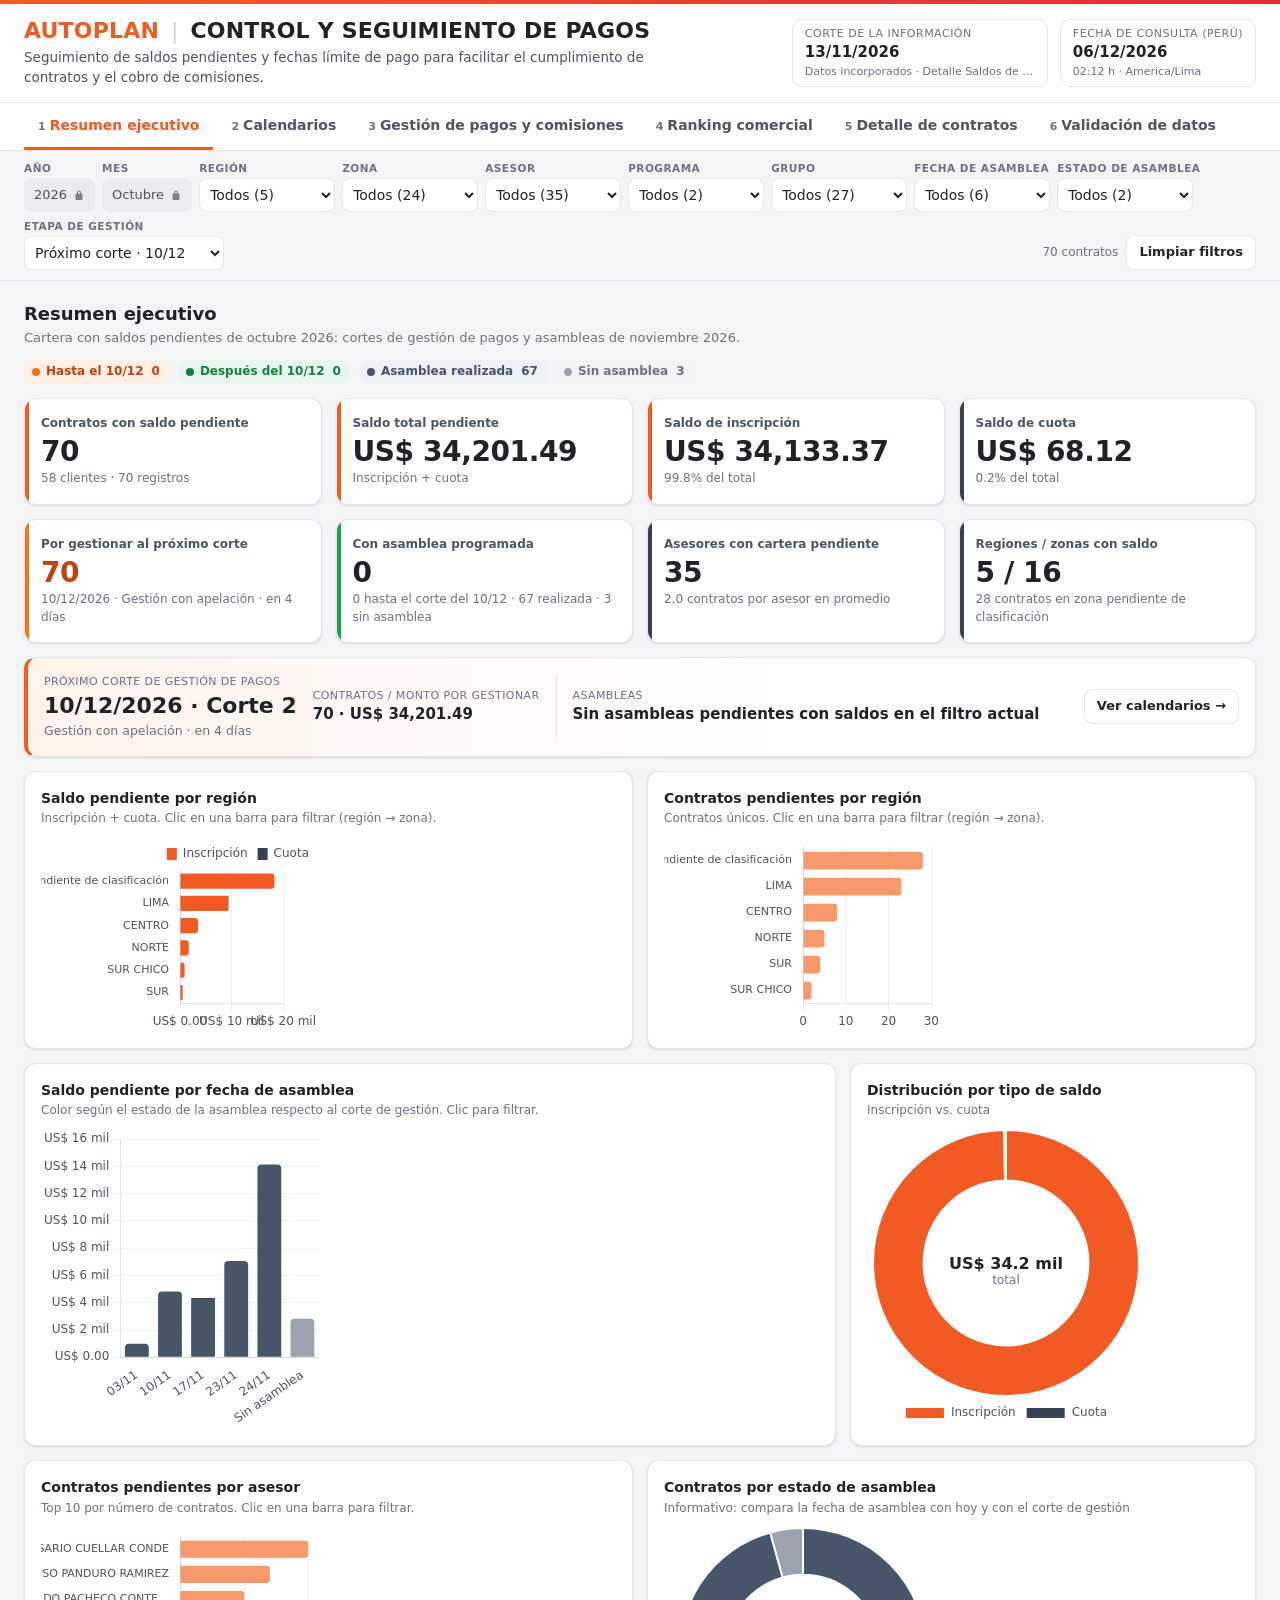
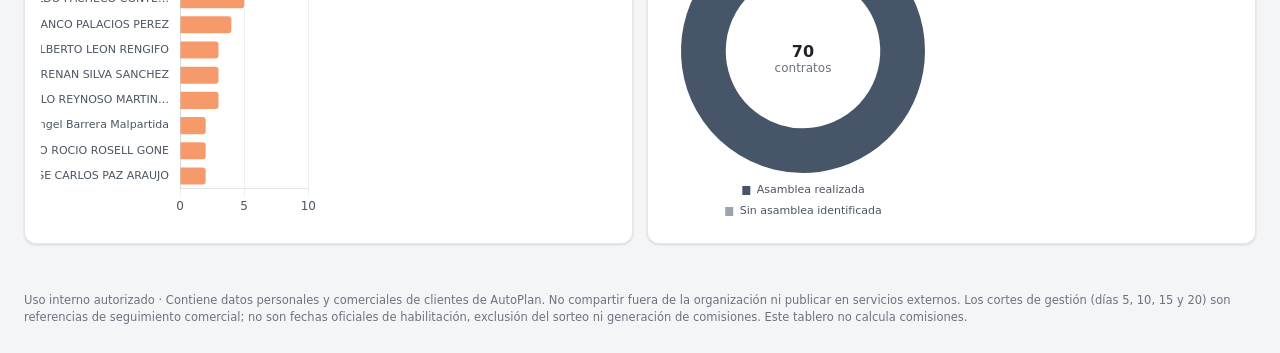
==== commit 76186cf1: "Actualizacion 13/11" ====
--- a/index.html
+++ b/index.html
@@ -548,7 +548,7 @@
 <div class="toast" id="toast"></div>
 <div class="loading" id="loading">Procesando archivo…</div>
 
-<script type="application/json" id="seed">{"meta": {"fuente": "Detalle Saldos de Cuotas de Inscripcion 12.11.2026.xlsx", "corte": "2026-11-12", "hoja": "BD", "leidos": 274, "pivot": null, "embebido": true, "fuera": {"count": 202, "by": {"2026 Nov": 18, "2025 Nov": 3, "2026 Jun": 20, "2026 Mar": 9, "2026 Jul": 29, "2026 Set": 39, "2026 Feb": 8, "2026 Ago": 29, "2025 Jun": 2, "2024 Ene": 1, "2025 Ago": 3, "2026 May": 4, "2023 Set": 3, "2024 Jul": 3, "2025 Oct": 2, "2025 Dic": 4, "2025 Set": 1, "2023 Ago": 4, "2024 Mar": 1, "2026 Abr": 7, "2024 Abr": 1, "2023 Ene": 1, "2024 Jun": 1, "2026 Ene": 2, "2025 Jul": 2, "2025 Feb": 3, "2025 Mar": 1, "2024 Oct": 1}}}, "rows": [{"ciudad": "LIMA NORTE 1", "punto": "ALESE MINKA", "gestor": "FIORELLA FANY' BRAVO VALENCIA", "fabono": "2026-10-09", "contrato": "209651", "cliente": "KATTY OSCANOA BAZAN", "programa": "AUTOPLAN - 002", "anio": 2026, "mes": "Oct", "grupo": "179", "cert": 15000, "sc": 0, "si": 5.96, "menor50": "SI"}, {"ciudad": "LIMA NORTE 1", "punto": "AUTOFONDO LA MARINA", "gestor": "FIORELLA FANY' BRAVO VALENCIA", "fabono": "2026-10-02", "contrato": "209306", "cliente": "EDWIN JHONNATHAN GARCIA ORE", "programa": "AUTOPLAN - 002", "anio": 2026, "mes": "Oct", "grupo": "184", "cert": 10000, "sc": 0, "si": 472, "menor50": "NO"}, {"ciudad": "LIMA NORTE 1", "punto": "AION OMODA SAN MIGUEL", "gestor": "MIGUEL EFRAIN BERMEJO AROTINCO", "fabono": "2026-10-31", "contrato": "261143", "cliente": "EDWARD RICHARD SOTO AGUILAR", "programa": "AUTOPLAN - 002", "anio": 2026, "mes": "Oct", "grupo": "148", "cert": 16000, "sc": 0, "si": 755.2, "menor50": "NO"}, {"ciudad": "LIMA NORTE 1", "punto": "AION OMODA SAN MIGUEL", "gestor": "YUCLEIDI ALEXANDRA BETANCOURT HERNANDEZ", "fabono": "2026-10-31", "contrato": "261186", "cliente": "RAUL ANTONIO ASTETE WESCHE", "programa": "AUTOPLAN - 002", "anio": 2026, "mes": "Oct", "grupo": "187", "cert": 16000, "sc": 0, "si": 672.19, "menor50": "NO"}, {"ciudad": "LIMA SUR 2", "punto": "ALESE CAMACHO", "gestor": "JUAQUIN DANILO REYNOSO MARTINEZ", "fabono": "2026-10-30", "contrato": "260290", "cliente": "FREDDY ANDERSON RONDON SOSA", "programa": "AUTOPLAN - 002", "anio": 2026, "mes": "Oct", "grupo": "186", "cert": 13000, "sc": 0, "si": 431.16, "menor50": "NO"}, {"ciudad": "LIMA SUR 2", "punto": "ALESE CAMACHO", "gestor": "JUAQUIN DANILO REYNOSO MARTINEZ", "fabono": "2026-10-31", "contrato": "260234", "cliente": "BENJI ANDRES SAMANEZ SUSANIBAR", "programa": "AUTOPLAN - 002", "anio": 2026, "mes": "Oct", "grupo": "186", "cert": 12000, "sc": 0, "si": 30.3, "menor50": "SI"}, {"ciudad": "LIMA SUR 2", "punto": "ALESE CAMACHO", "gestor": "JUAQUIN DANILO REYNOSO MARTINEZ", "fabono": "2026-10-31", "contrato": "209905", "cliente": "MARIA FERNANDA OBREGÓN MAMANI", "programa": "AUTOPLAN - 002", "anio": 2026, "mes": "Oct", "grupo": "187", "cert": 10000, "sc": 68.12, "si": 472, "menor50": "NO"}, {"ciudad": "LIMA SUR 2", "punto": "ALESE CAMACHO", "gestor": "ALEXIS GONZALO FLORES FLORES", "fabono": "2026-10-31", "contrato": "261083", "cliente": "CRISTIAN LEYVER YUPANQUI ACOSTUPA", "programa": "AUTOPLAN - 002", "anio": 2026, "mes": "Oct", "grupo": "187", "cert": 10000, "sc": 0, "si": 392.76, "menor50": "NO"}, {"ciudad": "LIMA SUR 2", "punto": "ALESE CAMACHO", "gestor": "ALEXIS GONZALO FLORES FLORES", "fabono": "2026-10-31", "contrato": "261081", "cliente": "CRISTIAN LEYVER YUPANQUI ACOSTUPA", "programa": "AUTOPLAN - 002", "anio": 2026, "mes": "Oct", "grupo": "187", "cert": 13000, "sc": 0, "si": 613.6, "menor50": "NO"}, {"ciudad": "LIMA SUR 2", "punto": "AION OMODA SAN ISIDRO", "gestor": "VANESSA LUZ MARTINEZ ARIAS", "fabono": "2026-10-16", "contrato": "209663", "cliente": "GREGORY DARIO MUÑOZ MAYORA", "programa": "AUTOPLAN - 002", "anio": 2026, "mes": "Oct", "grupo": "133", "cert": 19000, "sc": 0, "si": 44.63, "menor50": "SI"}, {"ciudad": "LIMA SUR 2", "punto": "AION OMODA SAN ISIDRO", "gestor": "YANINA CONSUELO ROMERO CHAVARRIA", "fabono": "2026-10-30", "contrato": "260203", "cliente": "MARCELA IVONNE SAUCEDO LAMA", "programa": "AUTOPLAN - 002", "anio": 2026, "mes": "Oct", "grupo": "137", "cert": 14000, "sc": 0, "si": 19.94, "menor50": "SI"}, {"ciudad": "LIMA NORTE 2", "punto": "AUTOFONDO PLAZA LIMA NORTE", "gestor": "ISAAC SHERMANNN FRANCO ARCE", "fabono": "2026-10-19", "contrato": "260317", "cliente": "LEYA ELIZETH PAZ MORON", "programa": "AUTOPLAN - 002", "anio": 2026, "mes": "Oct", "grupo": "169", "cert": 10000, "sc": 0, "si": 352.06, "menor50": "NO"}, {"ciudad": "LIMA NORTE 2", "punto": "AUTOFONDO PLAZA LIMA NORTE", "gestor": "ISAAC SHERMANNN FRANCO ARCE", "fabono": "2026-10-19", "contrato": "260318", "cliente": "LEYA ELIZETH PAZ MORON", "programa": "AUTOPLAN - 002", "anio": 2026, "mes": "Oct", "grupo": "169", "cert": 11000, "sc": 0, "si": 519.2, "menor50": "NO"}, {"ciudad": "LIMA NORTE 2", "punto": "AUTOFONDO PLAZA LIMA NORTE", "gestor": "LUIS RENAN SILVA SANCHEZ", "fabono": "2026-10-06", "contrato": "209453", "cliente": "LUIS ALFREDO ROMERO CIERTO", "programa": "AUTOPLAN - 002", "anio": 2026, "mes": "Oct", "grupo": "184", "cert": 10000, "sc": 0, "si": 55.04, "menor50": "NO"}, {"ciudad": "LIMA NORTE 2", "punto": "AUTOFONDO PLAZA LIMA NORTE", "gestor": "LUIS RENAN SILVA SANCHEZ", "fabono": "2026-10-06", "contrato": "209454", "cliente": "LUIS ALFREDO ROMERO CIERTO", "programa": "AUTOPLAN - 002", "anio": 2026, "mes": "Oct", "grupo": "184", "cert": 11000, "sc": 0, "si": 519.2, "menor50": "NO"}, {"ciudad": "LIMA NORTE 2", "punto": "AUTOFONDO PLAZA LIMA NORTE", "gestor": "LUIS RENAN SILVA SANCHEZ", "fabono": "2026-10-29", "contrato": "260931", "cliente": "HECTOR ALCIDES GUTIERREZ LOPEZ", "programa": "AUTOPLAN - 002", "anio": 2026, "mes": "Oct", "grupo": "186", "cert": 11000, "sc": 0, "si": 507.24, "menor50": "NO"}, {"ciudad": "LIMA NORTE 2", "punto": "LIMA NORTE 2 DIGITAL", "gestor": "LIZ KARINA AMASIFUEN APUELA", "fabono": "2026-10-30", "contrato": "260865", "cliente": "JANET ELIZABETH PALOMINO CALLE", "programa": "AUTOPLAN - 002", "anio": 2026, "mes": "Oct", "grupo": "162", "cert": 10000, "sc": 0, "si": 9.57, "menor50": "SI"}, {"ciudad": "LIMA SUR 1", "punto": "LIMA SUR 1 DIGITAL", "gestor": "GABRIELA CARRILLO ATOCHE", "fabono": "2026-10-31", "contrato": "261040", "cliente": "EXPORT FRESH AMERICA S.A.C", "programa": "AUTOPLAN - 002", "anio": 2026, "mes": "Oct", "grupo": "187", "cert": 10000, "sc": 0, "si": 472, "menor50": "NO"}, {"ciudad": "LIMA SUR 1", "punto": "LIMA SUR 1 DIGITAL", "gestor": "GABRIELA CARRILLO ATOCHE", "fabono": "2026-10-31", "contrato": "261128", "cliente": "EXPORT FRESH AMERICA S.A.C", "programa": "AUTOPLAN - 002", "anio": 2026, "mes": "Oct", "grupo": "187", "cert": 11000, "sc": 0, "si": 518.24, "menor50": "NO"}, {"ciudad": "LIMA SUR 1", "punto": "LIMA SUR 1 DIGITAL", "gestor": "LUIS FERNANDO RIVAS LAPA", "fabono": "2026-10-26", "contrato": "260659", "cliente": "BRYAN ANTHONY POLO DELGADO", "programa": "AUTOPLAN - 002", "anio": 2026, "mes": "Oct", "grupo": "186", "cert": 11000, "sc": 0, "si": 7.16, "menor50": "SI"}, {"ciudad": "LIMA SUR 1", "punto": "LIMA SUR 1 BETON GROUP", "gestor": "RENZO IVAN INGA CARMENES", "fabono": "2026-10-27", "contrato": "260581", "cliente": "JAVIER EZEQUIEL ESPINOZA VILLANO", "programa": "AUTOPLAN - 002", "anio": 2026, "mes": "Oct", "grupo": "186", "cert": 15000, "sc": 0, "si": 506.06, "menor50": "NO"}, {"ciudad": "ICA", "punto": "ICA DIGITAL", "gestor": "CARLOS ARTURO DELGADO VALLE", "fabono": "2026-10-19", "contrato": "209711", "cliente": "MARIANA ALEJANDRA ISASI VENTURA", "programa": "AUTOPLAN - 002", "anio": 2026, "mes": "Oct", "grupo": "184", "cert": 15000, "sc": 0, "si": 0.18, "menor50": "SI"}, {"ciudad": "ICA", "punto": "ICA PERUMOTOR", "gestor": "BRAYAN ANTHONY IPANAQUE MORE", "fabono": "2026-10-23", "contrato": "260518", "cliente": "WILBER NILSON BELLIDO SANTIAGO", "programa": "AUTOPLAN - 002", "anio": 2026, "mes": "Oct", "grupo": "186", "cert": 20000, "sc": 0, "si": 893.89, "menor50": "NO"}, {"ciudad": "AREQUIPA", "punto": "AREQUIPA DERCO CENTER ROBERTS", "gestor": "JENIFFER AMELIA DEL CARMEN CHAVEZ REVUELTA", "fabono": "2026-10-30", "contrato": "260984", "cliente": "NOE ALEX VALENCIA ARACCA", "programa": "AUTOPLAN - 002", "anio": 2026, "mes": "Oct", "grupo": "140", "cert": 15000, "sc": 0, "si": 0.62, "menor50": "SI"}, {"ciudad": "LIMA NORTE 3", "punto": "AUTOFONDO NARANJAL", "gestor": "ALEX RICHAR BURGA QUILICHE", "fabono": "2026-10-26", "contrato": "260269", "cliente": "VICTOR EFRAIN PANTOJA ADARMES", "programa": "AUTOPLAN - 002", "anio": 2026, "mes": "Oct", "grupo": "170", "cert": 12000, "sc": 0, "si": 240.71, "menor50": "NO"}, {"ciudad": "ATC", "punto": "ATENCION ASOCIADO", "gestor": "ESTELA ROSARIO CUELLAR CONDE", "fabono": "2026-10-09", "contrato": "243174", "cliente": "VICTOR MIGUEL QUISPE COLLAVINO", "programa": "PLAN 21", "anio": 2026, "mes": "Oct", "grupo": "071", "cert": 20000, "sc": 0, "si": 944, "menor50": "NO"}, {"ciudad": "ATC", "punto": "ATENCION ASOCIADO", "gestor": "ESTELA ROSARIO CUELLAR CONDE", "fabono": "2026-10-12", "contrato": "243179", "cliente": "ESMITH CORREA DIAS", "programa": "PLAN 21", "anio": 2026, "mes": "Oct", "grupo": "080", "cert": 20000, "sc": 0, "si": 93.99, "menor50": "NO"}, {"ciudad": "ATC", "punto": "ATENCION ASOCIADO", "gestor": "ESTELA ROSARIO CUELLAR CONDE", "fabono": "2026-10-14", "contrato": "243190", "cliente": "MANUEL ARANDA TOGAS", "programa": "PLAN 21", "anio": 2026, "mes": "Oct", "grupo": "0", "cert": 20000, "sc": 0, "si": 944, "menor50": "NO"}, {"ciudad": "ATC", "punto": "ATENCION ASOCIADO", "gestor": "ESTELA ROSARIO CUELLAR CONDE", "fabono": "2026-10-14", "contrato": "243188", "cliente": "MANUEL ARANDA TOGAS", "programa": "PLAN 21", "anio": 2026, "mes": "Oct", "grupo": "0", "cert": 20000, "sc": 0, "si": 944, "menor50": "NO"}, {"ciudad": "ATC", "punto": "ATENCION ASOCIADO", "gestor": "ESTELA ROSARIO CUELLAR CONDE", "fabono": "2026-10-14", "contrato": "243187", "cliente": "MANUEL ARANDA TOGAS", "programa": "PLAN 21", "anio": 2026, "mes": "Oct", "grupo": "0", "cert": 20000, "sc": 0, "si": 944, "menor50": "NO"}, {"ciudad": "ATC", "punto": "ATENCION ASOCIADO", "gestor": "ESTELA ROSARIO CUELLAR CONDE", "fabono": "2026-10-19", "contrato": "260194", "cliente": "NILVER ENCARNACION GABRIEL", "programa": "AUTOPLAN - 002", "anio": 2026, "mes": "Oct", "grupo": "151", "cert": 20000, "sc": 0, "si": 944, "menor50": "NO"}, {"ciudad": "ATC", "punto": "ATENCION ASOCIADO", "gestor": "ESTELA ROSARIO CUELLAR CONDE", "fabono": "2026-10-20", "contrato": "260337", "cliente": "EDWARD CHRISTIAN CESPEDES VALENCIA", "programa": "AUTOPLAN - 002", "anio": 2026, "mes": "Oct", "grupo": "170", "cert": 16000, "sc": 0, "si": 94.4, "menor50": "NO"}, {"ciudad": "ATC", "punto": "ATENCION ASOCIADO", "gestor": "ESTELA ROSARIO CUELLAR CONDE", "fabono": "2026-10-21", "contrato": "260436", "cliente": "CANDELADIS E.I.R.L.", "programa": "AUTOPLAN - 002", "anio": 2026, "mes": "Oct", "grupo": "151", "cert": 20000, "sc": 0, "si": 944, "menor50": "NO"}, {"ciudad": "ATC", "punto": "ATENCION ASOCIADO", "gestor": "ESTELA ROSARIO CUELLAR CONDE", "fabono": "2026-10-22", "contrato": "260563", "cliente": "NILVER ENCARNACION GABRIEL", "programa": "AUTOPLAN - 002", "anio": 2026, "mes": "Oct", "grupo": "164", "cert": 14000, "sc": 0, "si": 660.8, "menor50": "NO"}, {"ciudad": "ATC", "punto": "ATENCION ASOCIADO", "gestor": "ESTELA ROSARIO CUELLAR CONDE", "fabono": "2026-10-22", "contrato": "209693", "cliente": "LUIS ANGEL MAMANI LARICANO", "programa": "AUTOPLAN - 002", "anio": 2026, "mes": "Oct", "grupo": "178", "cert": 19000, "sc": 0, "si": 896.8, "menor50": "NO"}, {"ciudad": "CHICLAYO", "punto": "CHICLAYO PREMIER MOTORS", "gestor": "CARINA YOGANI DIAZ BARRANTES", "fabono": "2026-10-31", "contrato": "261161", "cliente": "NEGOCIACIONES Y FERRETERIA ABIHAIL E.I.R.L.", "programa": "AUTOPLAN - 002", "anio": 2026, "mes": "Oct", "grupo": "159", "cert": 15000, "sc": 0, "si": 13.43, "menor50": "SI"}, {"ciudad": "PIURA", "punto": "PIURA INTERAMERICANA NORTE", "gestor": "ESTRELLA MACIEL CORTEZ PULACHE", "fabono": "2026-10-15", "contrato": "260036", "cliente": "GLADYS DEL PILAR CHUNGA ZAPATA", "programa": "AUTOPLAN - 002", "anio": 2026, "mes": "Oct", "grupo": "185", "cert": 16000, "sc": 0, "si": 349.19, "menor50": "NO"}, {"ciudad": "JULIACA", "punto": "JULIACA CONAUTO", "gestor": "KLEBER ALONZO BARRIOS PINEDA", "fabono": "2026-10-26", "contrato": "260501", "cliente": "JOSE ANGEL QUISPE VARGAS", "programa": "AUTOPLAN - 002", "anio": 2026, "mes": "Oct", "grupo": "186", "cert": 10000, "sc": 0, "si": 472, "menor50": "NO"}, {"ciudad": "JULIACA", "punto": "JULIACA CONAUTO", "gestor": "KLEBER ALONZO BARRIOS PINEDA", "fabono": "2026-10-26", "contrato": "260502", "cliente": "JOSE ANGEL QUISPE VARGAS", "programa": "AUTOPLAN - 002", "anio": 2026, "mes": "Oct", "grupo": "186", "cert": 11000, "sc": 0, "si": 46.24, "menor50": "SI"}, {"ciudad": "JULIACA", "punto": "JULIACA SUR MOTORS", "gestor": "ALEXANDER MICHAEL QUISPE PACO", "fabono": "2026-10-31", "contrato": "261118", "cliente": "JHONY RONALDO BENAVENTE VILCA", "programa": "AUTOPLAN - 002", "anio": 2026, "mes": "Oct", "grupo": "187", "cert": 15000, "sc": 0, "si": 0.02, "menor50": "SI"}, {"ciudad": "CAJAMARCA", "punto": "CAJAMARCA AUTOMOTRICES DEL NORTE", "gestor": "MAX JHONATAN SANCHEZ RABANAL", "fabono": "2026-10-30", "contrato": "261049", "cliente": "DANY ISPILCO INFANTE", "programa": "AUTOPLAN - 002", "anio": 2026, "mes": "Oct", "grupo": "187", "cert": 14000, "sc": 0, "si": 1.81, "menor50": "SI"}, {"ciudad": "HUANUCO", "punto": "HUANUCO AUTOMOTORES DE LA AMAZONIA", "gestor": "LENINA HUAYNATTE SILVA", "fabono": "2026-10-07", "contrato": "209472", "cliente": "MAYCOL YOEL ESTEBAN GOMEZ", "programa": "AUTOPLAN - 002", "anio": 2026, "mes": "Oct", "grupo": "184", "cert": 10000, "sc": 0, "si": 472, "menor50": "NO"}, {"ciudad": "HUANUCO", "punto": "HUANUCO MALL REAL PLAZA", "gestor": "JIMMY MARLON MUÑOZ ROJAS", "fabono": "2026-10-09", "contrato": "209614", "cliente": "JHON OMER CASTRO BARRUETA", "programa": "AUTOPLAN - 002", "anio": 2026, "mes": "Oct", "grupo": "172", "cert": 13000, "sc": 0, "si": 22.7, "menor50": "SI"}, {"ciudad": "HUANUCO", "punto": "HUANUCO MALL REAL PLAZA", "gestor": "YAMEL NATALY CASTAÑEDA CARRERA DE SUAREZ", "fabono": "2026-10-29", "contrato": "260902", "cliente": "IBETH MIRENE SOTO MORALES", "programa": "AUTOPLAN - 002", "anio": 2026, "mes": "Oct", "grupo": "186", "cert": 10000, "sc": 0, "si": 3.31, "menor50": "SI"}, {"ciudad": "CHIMBOTE", "punto": "HUACHO PERUCAR", "gestor": "KEYKO ROCIO ROSELL GONE", "fabono": "2026-10-12", "contrato": "209290", "cliente": "RAUL JEFEFRSON FUENTES HENOSTROZA", "programa": "AUTOPLAN - 002", "anio": 2026, "mes": "Oct", "grupo": "185", "cert": 20000, "sc": 0, "si": 943.22, "menor50": "NO"}, {"ciudad": "CHIMBOTE", "punto": "HUACHO PERUCAR", "gestor": "KEYKO ROCIO ROSELL GONE", "fabono": "2026-10-19", "contrato": "209289", "cliente": "RAUL JEFEFRSON FUENTES HENOSTROZA", "programa": "AUTOPLAN - 002", "anio": 2026, "mes": "Oct", "grupo": "185", "cert": 10000, "sc": 0, "si": 376.32, "menor50": "NO"}, {"ciudad": "PUCALLPA", "punto": "PUCALLPA AUTOMOTORES DE LA AMAZONIA", "gestor": "YUXILA CRYSTAL DOMINGUEZ ALVAREZ", "fabono": "2026-10-26", "contrato": "260320", "cliente": "JULIO MIGUEL RODRIGUEZ INUMA", "programa": "AUTOPLAN - 002", "anio": 2026, "mes": "Oct", "grupo": "186", "cert": 11000, "sc": 0, "si": 519.2, "menor50": "NO"}, {"ciudad": "IQUITOS", "punto": "IQUITOS DIGITAL", "gestor": "CLAUDIA LEONILA SAN MARTIN WONG", "fabono": "2026-10-19", "contrato": "260210", "cliente": "JANETH RAQUEL ESCOBEDO BARDALES", "programa": "AUTOPLAN - 002", "anio": 2026, "mes": "Oct", "grupo": "161", "cert": 19000, "sc": 0, "si": 895.82, "menor50": "NO"}, {"ciudad": "IQUITOS", "punto": "IQUITOS MALL AVENTURA", "gestor": "FRANK ALBERTO LEON RENGIFO", "fabono": "2026-10-09", "contrato": "209403", "cliente": "MILTON FERREIRA CHOTA", "programa": "AUTOPLAN - 002", "anio": 2026, "mes": "Oct", "grupo": "185", "cert": 12000, "sc": 0, "si": 566.4, "menor50": "NO"}, {"ciudad": "IQUITOS", "punto": "IQUITOS MALL AVENTURA", "gestor": "FRANK ALBERTO LEON RENGIFO", "fabono": "2026-10-19", "contrato": "209894", "cliente": "CHRISTIAN OCAMPO DA CRUZ", "programa": "AUTOPLAN - 002", "anio": 2026, "mes": "Oct", "grupo": "185", "cert": 11000, "sc": 0, "si": 519.2, "menor50": "NO"}, {"ciudad": "IQUITOS", "punto": "IQUITOS MALL AVENTURA", "gestor": "FRANK ALBERTO LEON RENGIFO", "fabono": "2026-10-19", "contrato": "209895", "cliente": "CHRISTIAN OCAMPO DA CRUZ", "programa": "AUTOPLAN - 002", "anio": 2026, "mes": "Oct", "grupo": "185", "cert": 10000, "sc": 0, "si": 472, "menor50": "NO"}, {"ciudad": "LIMA CENTRO 1", "punto": "LIMA CENTRO 1 DIGITAL", "gestor": "LAURA MARINA LARA MEDINA", "fabono": "2026-10-31", "contrato": "261135", "cliente": "JOSE JAVIER CHAVEZ GIRON", "programa": "AUTOPLAN - 002", "anio": 2026, "mes": "Oct", "grupo": "187", "cert": 12000, "sc": 0, "si": 566.4, "menor50": "NO"}, {"ciudad": "LIMA CENTRO 1", "punto": "SJL AUTOMOTRIZ CISNE", "gestor": "JOSE CARLOS PAZ ARAUJO", "fabono": "2026-10-31", "contrato": "261018", "cliente": "KARLA MOIRA OJITOS ANCHANTE", "programa": "AUTOPLAN - 002", "anio": 2026, "mes": "Oct", "grupo": "187", "cert": 12000, "sc": 0, "si": 566.34, "menor50": "NO"}, {"ciudad": "LIMA CENTRO 1", "punto": "SJL AMBACAR", "gestor": "JOSE CARLOS PAZ ARAUJO", "fabono": "2026-10-31", "contrato": "260650", "cliente": "GRACIELA DIAZ DIAZ", "programa": "AUTOPLAN - 002", "anio": 2026, "mes": "Oct", "grupo": "186", "cert": 12000, "sc": 0, "si": 566.4, "menor50": "NO"}, {"ciudad": "REINGRESOS", "punto": "REINGRESO", "gestor": "EDGAR ALONSO PANDURO RAMIREZ", "fabono": "2026-10-10", "contrato": "209478", "cliente": "LOURDES PAOLA VALVERDE DE LOS SANTOS", "programa": "AUTOPLAN - 002", "anio": 2026, "mes": "Oct", "grupo": "172", "cert": 10000, "sc": 0, "si": 472, "menor50": "NO"}, {"ciudad": "REINGRESOS", "punto": "REINGRESO", "gestor": "EDGAR ALONSO PANDURO RAMIREZ", "fabono": "2026-10-17", "contrato": "209320", "cliente": "RONALD MICHAEL ARCONDO PALPA", "programa": "AUTOPLAN - 002", "anio": 2026, "mes": "Oct", "grupo": "110", "cert": 10000, "sc": 0, "si": 472, "menor50": "NO"}, {"ciudad": "REINGRESOS", "punto": "REINGRESO", "gestor": "EDGAR ALONSO PANDURO RAMIREZ", "fabono": "2026-10-21", "contrato": "260411", "cliente": "LETICIA BEATRIZ DIAZ MAMANI", "programa": "AUTOPLAN - 002", "anio": 2026, "mes": "Oct", "grupo": "136", "cert": 14000, "sc": 0, "si": 47.2, "menor50": "SI"}, {"ciudad": "REINGRESOS", "punto": "REINGRESO", "gestor": "EDGAR ALONSO PANDURO RAMIREZ", "fabono": "2026-10-21", "contrato": "260414", "cliente": "MARANTONY MOISES FLORES VILLASANTE", "programa": "AUTOPLAN - 002", "anio": 2026, "mes": "Oct", "grupo": "136", "cert": 13000, "sc": 0, "si": 613.6, "menor50": "NO"}, {"ciudad": "REINGRESOS", "punto": "REINGRESO", "gestor": "EDGAR ALONSO PANDURO RAMIREZ", "fabono": "2026-10-22", "contrato": "260465", "cliente": "MAX JUNIOR CANCHACHI SAIRITUPAC", "programa": "AUTOPLAN - 002", "anio": 2026, "mes": "Oct", "grupo": "167", "cert": 13000, "sc": 0, "si": 613.6, "menor50": "NO"}, {"ciudad": "REINGRESOS", "punto": "REINGRESO", "gestor": "EDGAR ALONSO PANDURO RAMIREZ", "fabono": "2026-10-22", "contrato": "260466", "cliente": "MAX JUNIOR CANCHACHI SAIRITUPAC", "programa": "AUTOPLAN - 002", "anio": 2026, "mes": "Oct", "grupo": "167", "cert": 14000, "sc": 0, "si": 660.8, "menor50": "NO"}, {"ciudad": "REINGRESOS", "punto": "REINGRESO", "gestor": "EDGAR ALONSO PANDURO RAMIREZ", "fabono": "2026-10-28", "contrato": "260657", "cliente": "SOFIA KATHERINE RODRIGUEZ EGUSQUIZA", "programa": "AUTOPLAN - 002", "anio": 2026, "mes": "Oct", "grupo": "167", "cert": 17000, "sc": 0, "si": 283.2, "menor50": "NO"}, {"ciudad": "REINGRESOS", "punto": "REINGRESO", "gestor": "JAVIER REYNALDO PACHECO CONTEÑA", "fabono": "2026-10-07", "contrato": "209294", "cliente": "PERCY CAYLLAHUA CAYLLAHUA", "programa": "AUTOPLAN - 002", "anio": 2026, "mes": "Oct", "grupo": "184", "cert": 13000, "sc": 0, "si": 613.6, "menor50": "NO"}, {"ciudad": "REINGRESOS", "punto": "REINGRESO", "gestor": "JAVIER REYNALDO PACHECO CONTEÑA", "fabono": "2026-10-07", "contrato": "209203", "cliente": "WILINGTHON DE JESUS ACUÑA MEZA", "programa": "AUTOPLAN - 002", "anio": 2026, "mes": "Oct", "grupo": "137", "cert": 15000, "sc": 0, "si": 708, "menor50": "NO"}, {"ciudad": "REINGRESOS", "punto": "REINGRESO", "gestor": "JAVIER REYNALDO PACHECO CONTEÑA", "fabono": "2026-10-14", "contrato": "209317", "cliente": "GIULLIANO ALEXANDER LANDA SALGADO", "programa": "AUTOPLAN - 002", "anio": 2026, "mes": "Oct", "grupo": "184", "cert": 20000, "sc": 0, "si": 944, "menor50": "NO"}, {"ciudad": "REINGRESOS", "punto": "REINGRESO", "gestor": "JAVIER REYNALDO PACHECO CONTEÑA", "fabono": "2026-10-22", "contrato": "260335", "cliente": "ANDY EDDER DE LA CRUZ AQUIJE", "programa": "AUTOPLAN - 002", "anio": 2026, "mes": "Oct", "grupo": "165", "cert": 16000, "sc": 0, "si": 755.2, "menor50": "NO"}, {"ciudad": "REINGRESOS", "punto": "REINGRESO", "gestor": "JAVIER REYNALDO PACHECO CONTEÑA", "fabono": "2026-10-22", "contrato": "260424", "cliente": "EMPRESA DE TRANSPORTES BAZAN S.A.C.", "programa": "AUTOPLAN - 002", "anio": 2026, "mes": "Oct", "grupo": "137", "cert": 15000, "sc": 0, "si": 708, "menor50": "NO"}, {"ciudad": "REINGRESOS", "punto": "REINGRESO", "gestor": "Luis Angel Barrera Malpartida", "fabono": "2026-10-21", "contrato": "260339", "cliente": "LUIS OMAR CORNEJO VALENCIA", "programa": "AUTOPLAN - 002", "anio": 2026, "mes": "Oct", "grupo": "115", "cert": 10000, "sc": 0, "si": 472, "menor50": "NO"}, {"ciudad": "REINGRESOS", "punto": "REINGRESO", "gestor": "Luis Angel Barrera Malpartida", "fabono": "2026-10-21", "contrato": "260134", "cliente": "JASMIN JARAMILLO TANGOA", "programa": "AUTOPLAN - 002", "anio": 2026, "mes": "Oct", "grupo": "177", "cert": 18000, "sc": 0, "si": 849.6, "menor50": "NO"}, {"ciudad": "REINGRESOS", "punto": "REINGRESO", "gestor": "WANDER FRANCO PALACIOS PEREZ", "fabono": "2026-10-12", "contrato": "209374", "cliente": "NAISHA MILAGROS LEYVA ALEJANDRO", "programa": "AUTOPLAN - 002", "anio": 2026, "mes": "Oct", "grupo": "184", "cert": 17000, "sc": 0, "si": 802.4, "menor50": "NO"}, {"ciudad": "REINGRESOS", "punto": "REINGRESO", "gestor": "WANDER FRANCO PALACIOS PEREZ", "fabono": "2026-10-21", "contrato": "260398", "cliente": "ROSMERY  TAIS CAPCHA CONTRERAS", "programa": "AUTOPLAN - 002", "anio": 2026, "mes": "Oct", "grupo": "186", "cert": 18000, "sc": 0, "si": 849.6, "menor50": "NO"}, {"ciudad": "REINGRESOS", "punto": "REINGRESO", "gestor": "WANDER FRANCO PALACIOS PEREZ", "fabono": "2026-10-22", "contrato": "260514", "cliente": "CELSO CONDORPOCCO JACHO", "programa": "AUTOPLAN - 002", "anio": 2026, "mes": "Oct", "grupo": "183", "cert": 11000, "sc": 0, "si": 519.2, "menor50": "NO"}, {"ciudad": "REINGRESOS", "punto": "REINGRESO", "gestor": "WANDER FRANCO PALACIOS PEREZ", "fabono": "2026-10-22", "contrato": "260513", "cliente": "CELSO CONDORPOCCO JACHO", "programa": "AUTOPLAN - 002", "anio": 2026, "mes": "Oct", "grupo": "182", "cert": 10000, "sc": 0, "si": 472, "menor50": "NO"}]}</script>
+<script type="application/json" id="seed">{"meta": {"fuente": "Detalle Saldos de Cuotas de Inscripcion 13.11.2026.xlsx", "corte": "2026-11-13", "hoja": "BD", "leidos": 272, "pivot": null, "embebido": true, "fuera": {"count": 202, "by": {"2026 Nov": 20, "2025 Nov": 3, "2026 Jun": 20, "2026 Mar": 9, "2026 Jul": 29, "2026 Set": 37, "2026 Feb": 8, "2026 Ago": 29, "2025 Jun": 2, "2024 Ene": 1, "2025 Ago": 3, "2026 May": 4, "2023 Set": 3, "2024 Jul": 3, "2025 Oct": 2, "2025 Dic": 4, "2025 Set": 1, "2023 Ago": 4, "2024 Mar": 1, "2026 Abr": 7, "2024 Abr": 1, "2023 Ene": 1, "2024 Jun": 1, "2026 Ene": 2, "2025 Jul": 2, "2025 Feb": 3, "2025 Mar": 1, "2024 Oct": 1}}}, "rows": [{"ciudad": "LIMA NORTE 1", "punto": "AUTOFONDO LA MARINA", "gestor": "FIORELLA FANY' BRAVO VALENCIA", "fabono": "2026-10-02", "contrato": "209306", "cliente": "EDWIN JHONNATHAN GARCIA ORE", "programa": "AUTOPLAN - 002", "anio": 2026, "mes": "Oct", "grupo": "184", "cert": 10000, "sc": 0, "si": 472, "menor50": "NO"}, {"ciudad": "LIMA NORTE 1", "punto": "AION OMODA SAN MIGUEL", "gestor": "MIGUEL EFRAIN BERMEJO AROTINCO", "fabono": "2026-10-31", "contrato": "261143", "cliente": "EDWARD RICHARD SOTO AGUILAR", "programa": "AUTOPLAN - 002", "anio": 2026, "mes": "Oct", "grupo": "148", "cert": 16000, "sc": 0, "si": 755.2, "menor50": "NO"}, {"ciudad": "LIMA NORTE 1", "punto": "AION OMODA SAN MIGUEL", "gestor": "YUCLEIDI ALEXANDRA BETANCOURT HERNANDEZ", "fabono": "2026-10-31", "contrato": "261186", "cliente": "RAUL ANTONIO ASTETE WESCHE", "programa": "AUTOPLAN - 002", "anio": 2026, "mes": "Oct", "grupo": "187", "cert": 16000, "sc": 0, "si": 672.19, "menor50": "NO"}, {"ciudad": "LIMA SUR 2", "punto": "ALESE CAMACHO", "gestor": "JUAQUIN DANILO REYNOSO MARTINEZ", "fabono": "2026-10-30", "contrato": "260290", "cliente": "FREDDY ANDERSON RONDON SOSA", "programa": "AUTOPLAN - 002", "anio": 2026, "mes": "Oct", "grupo": "186", "cert": 13000, "sc": 0, "si": 431.16, "menor50": "NO"}, {"ciudad": "LIMA SUR 2", "punto": "ALESE CAMACHO", "gestor": "JUAQUIN DANILO REYNOSO MARTINEZ", "fabono": "2026-10-31", "contrato": "260234", "cliente": "BENJI ANDRES SAMANEZ SUSANIBAR", "programa": "AUTOPLAN - 002", "anio": 2026, "mes": "Oct", "grupo": "186", "cert": 12000, "sc": 0, "si": 30.3, "menor50": "SI"}, {"ciudad": "LIMA SUR 2", "punto": "ALESE CAMACHO", "gestor": "JUAQUIN DANILO REYNOSO MARTINEZ", "fabono": "2026-10-31", "contrato": "209905", "cliente": "MARIA FERNANDA OBREGÓN MAMANI", "programa": "AUTOPLAN - 002", "anio": 2026, "mes": "Oct", "grupo": "187", "cert": 10000, "sc": 68.12, "si": 472, "menor50": "NO"}, {"ciudad": "LIMA SUR 2", "punto": "ALESE CAMACHO", "gestor": "ALEXIS GONZALO FLORES FLORES", "fabono": "2026-10-31", "contrato": "261083", "cliente": "CRISTIAN LEYVER YUPANQUI ACOSTUPA", "programa": "AUTOPLAN - 002", "anio": 2026, "mes": "Oct", "grupo": "187", "cert": 10000, "sc": 0, "si": 392.76, "menor50": "NO"}, {"ciudad": "LIMA SUR 2", "punto": "ALESE CAMACHO", "gestor": "ALEXIS GONZALO FLORES FLORES", "fabono": "2026-10-31", "contrato": "261081", "cliente": "CRISTIAN LEYVER YUPANQUI ACOSTUPA", "programa": "AUTOPLAN - 002", "anio": 2026, "mes": "Oct", "grupo": "187", "cert": 13000, "sc": 0, "si": 613.6, "menor50": "NO"}, {"ciudad": "LIMA SUR 2", "punto": "AION OMODA SAN ISIDRO", "gestor": "VANESSA LUZ MARTINEZ ARIAS", "fabono": "2026-10-16", "contrato": "209663", "cliente": "GREGORY DARIO MUÑOZ MAYORA", "programa": "AUTOPLAN - 002", "anio": 2026, "mes": "Oct", "grupo": "133", "cert": 19000, "sc": 0, "si": 44.63, "menor50": "SI"}, {"ciudad": "LIMA SUR 2", "punto": "AION OMODA SAN ISIDRO", "gestor": "YANINA CONSUELO ROMERO CHAVARRIA", "fabono": "2026-10-30", "contrato": "260203", "cliente": "MARCELA IVONNE SAUCEDO LAMA", "programa": "AUTOPLAN - 002", "anio": 2026, "mes": "Oct", "grupo": "137", "cert": 14000, "sc": 0, "si": 19.94, "menor50": "SI"}, {"ciudad": "LIMA NORTE 2", "punto": "AUTOFONDO PLAZA LIMA NORTE", "gestor": "ISAAC SHERMANNN FRANCO ARCE", "fabono": "2026-10-19", "contrato": "260317", "cliente": "LEYA ELIZETH PAZ MORON", "programa": "AUTOPLAN - 002", "anio": 2026, "mes": "Oct", "grupo": "169", "cert": 10000, "sc": 0, "si": 352.06, "menor50": "NO"}, {"ciudad": "LIMA NORTE 2", "punto": "AUTOFONDO PLAZA LIMA NORTE", "gestor": "ISAAC SHERMANNN FRANCO ARCE", "fabono": "2026-10-19", "contrato": "260318", "cliente": "LEYA ELIZETH PAZ MORON", "programa": "AUTOPLAN - 002", "anio": 2026, "mes": "Oct", "grupo": "169", "cert": 11000, "sc": 0, "si": 519.2, "menor50": "NO"}, {"ciudad": "LIMA NORTE 2", "punto": "AUTOFONDO PLAZA LIMA NORTE", "gestor": "LUIS RENAN SILVA SANCHEZ", "fabono": "2026-10-06", "contrato": "209453", "cliente": "LUIS ALFREDO ROMERO CIERTO", "programa": "AUTOPLAN - 002", "anio": 2026, "mes": "Oct", "grupo": "184", "cert": 10000, "sc": 0, "si": 55.04, "menor50": "NO"}, {"ciudad": "LIMA NORTE 2", "punto": "AUTOFONDO PLAZA LIMA NORTE", "gestor": "LUIS RENAN SILVA SANCHEZ", "fabono": "2026-10-06", "contrato": "209454", "cliente": "LUIS ALFREDO ROMERO CIERTO", "programa": "AUTOPLAN - 002", "anio": 2026, "mes": "Oct", "grupo": "184", "cert": 11000, "sc": 0, "si": 519.2, "menor50": "NO"}, {"ciudad": "LIMA NORTE 2", "punto": "AUTOFONDO PLAZA LIMA NORTE", "gestor": "LUIS RENAN SILVA SANCHEZ", "fabono": "2026-10-29", "contrato": "260931", "cliente": "HECTOR ALCIDES GUTIERREZ LOPEZ", "programa": "AUTOPLAN - 002", "anio": 2026, "mes": "Oct", "grupo": "186", "cert": 11000, "sc": 0, "si": 507.24, "menor50": "NO"}, {"ciudad": "LIMA SUR 1", "punto": "LIMA SUR 1 DIGITAL", "gestor": "GABRIELA CARRILLO ATOCHE", "fabono": "2026-10-31", "contrato": "261040", "cliente": "EXPORT FRESH AMERICA S.A.C", "programa": "AUTOPLAN - 002", "anio": 2026, "mes": "Oct", "grupo": "187", "cert": 10000, "sc": 0, "si": 472, "menor50": "NO"}, {"ciudad": "LIMA SUR 1", "punto": "LIMA SUR 1 DIGITAL", "gestor": "GABRIELA CARRILLO ATOCHE", "fabono": "2026-10-31", "contrato": "261128", "cliente": "EXPORT FRESH AMERICA S.A.C", "programa": "AUTOPLAN - 002", "anio": 2026, "mes": "Oct", "grupo": "187", "cert": 11000, "sc": 0, "si": 518.24, "menor50": "NO"}, {"ciudad": "LIMA SUR 1", "punto": "LIMA SUR 1 DIGITAL", "gestor": "LUIS FERNANDO RIVAS LAPA", "fabono": "2026-10-26", "contrato": "260659", "cliente": "BRYAN ANTHONY POLO DELGADO", "programa": "AUTOPLAN - 002", "anio": 2026, "mes": "Oct", "grupo": "186", "cert": 11000, "sc": 0, "si": 7.16, "menor50": "SI"}, {"ciudad": "LIMA SUR 1", "punto": "LIMA SUR 1 BETON GROUP", "gestor": "RENZO IVAN INGA CARMENES", "fabono": "2026-10-27", "contrato": "260581", "cliente": "JAVIER EZEQUIEL ESPINOZA VILLANO", "programa": "AUTOPLAN - 002", "anio": 2026, "mes": "Oct", "grupo": "186", "cert": 15000, "sc": 0, "si": 506.06, "menor50": "NO"}, {"ciudad": "ICA", "punto": "ICA DIGITAL", "gestor": "CARLOS ARTURO DELGADO VALLE", "fabono": "2026-10-19", "contrato": "209711", "cliente": "MARIANA ALEJANDRA ISASI VENTURA", "programa": "AUTOPLAN - 002", "anio": 2026, "mes": "Oct", "grupo": "184", "cert": 15000, "sc": 0, "si": 0.18, "menor50": "SI"}, {"ciudad": "ICA", "punto": "ICA PERUMOTOR", "gestor": "BRAYAN ANTHONY IPANAQUE MORE", "fabono": "2026-10-23", "contrato": "260518", "cliente": "WILBER NILSON BELLIDO SANTIAGO", "programa": "AUTOPLAN - 002", "anio": 2026, "mes": "Oct", "grupo": "186", "cert": 20000, "sc": 0, "si": 893.89, "menor50": "NO"}, {"ciudad": "AREQUIPA", "punto": "AREQUIPA DERCO CENTER ROBERTS", "gestor": "JENIFFER AMELIA DEL CARMEN CHAVEZ REVUELTA", "fabono": "2026-10-30", "contrato": "260984", "cliente": "NOE ALEX VALENCIA ARACCA", "programa": "AUTOPLAN - 002", "anio": 2026, "mes": "Oct", "grupo": "140", "cert": 15000, "sc": 0, "si": 0.62, "menor50": "SI"}, {"ciudad": "LIMA NORTE 3", "punto": "AUTOFONDO NARANJAL", "gestor": "ALEX RICHAR BURGA QUILICHE", "fabono": "2026-10-26", "contrato": "260269", "cliente": "VICTOR EFRAIN PANTOJA ADARMES", "programa": "AUTOPLAN - 002", "anio": 2026, "mes": "Oct", "grupo": "170", "cert": 12000, "sc": 0, "si": 240.71, "menor50": "NO"}, {"ciudad": "ATC", "punto": "ATENCION ASOCIADO", "gestor": "ESTELA ROSARIO CUELLAR CONDE", "fabono": "2026-10-09", "contrato": "243174", "cliente": "VICTOR MIGUEL QUISPE COLLAVINO", "programa": "PLAN 21", "anio": 2026, "mes": "Oct", "grupo": "071", "cert": 20000, "sc": 0, "si": 944, "menor50": "NO"}, {"ciudad": "ATC", "punto": "ATENCION ASOCIADO", "gestor": "ESTELA ROSARIO CUELLAR CONDE", "fabono": "2026-10-12", "contrato": "243179", "cliente": "ESMITH CORREA DIAS", "programa": "PLAN 21", "anio": 2026, "mes": "Oct", "grupo": "080", "cert": 20000, "sc": 0, "si": 93.99, "menor50": "NO"}, {"ciudad": "ATC", "punto": "ATENCION ASOCIADO", "gestor": "ESTELA ROSARIO CUELLAR CONDE", "fabono": "2026-10-14", "contrato": "243190", "cliente": "MANUEL ARANDA TOGAS", "programa": "PLAN 21", "anio": 2026, "mes": "Oct", "grupo": "0", "cert": 20000, "sc": 0, "si": 944, "menor50": "NO"}, {"ciudad": "ATC", "punto": "ATENCION ASOCIADO", "gestor": "ESTELA ROSARIO CUELLAR CONDE", "fabono": "2026-10-14", "contrato": "243188", "cliente": "MANUEL ARANDA TOGAS", "programa": "PLAN 21", "anio": 2026, "mes": "Oct", "grupo": "0", "cert": 20000, "sc": 0, "si": 944, "menor50": "NO"}, {"ciudad": "ATC", "punto": "ATENCION ASOCIADO", "gestor": "ESTELA ROSARIO CUELLAR CONDE", "fabono": "2026-10-14", "contrato": "243187", "cliente": "MANUEL ARANDA TOGAS", "programa": "PLAN 21", "anio": 2026, "mes": "Oct", "grupo": "0", "cert": 20000, "sc": 0, "si": 944, "menor50": "NO"}, {"ciudad": "ATC", "punto": "ATENCION ASOCIADO", "gestor": "ESTELA ROSARIO CUELLAR CONDE", "fabono": "2026-10-19", "contrato": "260194", "cliente": "NILVER ENCARNACION GABRIEL", "programa": "AUTOPLAN - 002", "anio": 2026, "mes": "Oct", "grupo": "151", "cert": 20000, "sc": 0, "si": 944, "menor50": "NO"}, {"ciudad": "ATC", "punto": "ATENCION ASOCIADO", "gestor": "ESTELA ROSARIO CUELLAR CONDE", "fabono": "2026-10-20", "contrato": "260337", "cliente": "EDWARD CHRISTIAN CESPEDES VALENCIA", "programa": "AUTOPLAN - 002", "anio": 2026, "mes": "Oct", "grupo": "170", "cert": 16000, "sc": 0, "si": 94.4, "menor50": "NO"}, {"ciudad": "ATC", "punto": "ATENCION ASOCIADO", "gestor": "ESTELA ROSARIO CUELLAR CONDE", "fabono": "2026-10-21", "contrato": "260436", "cliente": "CANDELADIS E.I.R.L.", "programa": "AUTOPLAN - 002", "anio": 2026, "mes": "Oct", "grupo": "151", "cert": 20000, "sc": 0, "si": 944, "menor50": "NO"}, {"ciudad": "ATC", "punto": "ATENCION ASOCIADO", "gestor": "ESTELA ROSARIO CUELLAR CONDE", "fabono": "2026-10-22", "contrato": "260563", "cliente": "NILVER ENCARNACION GABRIEL", "programa": "AUTOPLAN - 002", "anio": 2026, "mes": "Oct", "grupo": "164", "cert": 14000, "sc": 0, "si": 660.8, "menor50": "NO"}, {"ciudad": "ATC", "punto": "ATENCION ASOCIADO", "gestor": "ESTELA ROSARIO CUELLAR CONDE", "fabono": "2026-10-22", "contrato": "209693", "cliente": "LUIS ANGEL MAMANI LARICANO", "programa": "AUTOPLAN - 002", "anio": 2026, "mes": "Oct", "grupo": "178", "cert": 19000, "sc": 0, "si": 896.8, "menor50": "NO"}, {"ciudad": "CHICLAYO", "punto": "CHICLAYO PREMIER MOTORS", "gestor": "CARINA YOGANI DIAZ BARRANTES", "fabono": "2026-10-31", "contrato": "261161", "cliente": "NEGOCIACIONES Y FERRETERIA ABIHAIL E.I.R.L.", "programa": "AUTOPLAN - 002", "anio": 2026, "mes": "Oct", "grupo": "159", "cert": 15000, "sc": 0, "si": 13.43, "menor50": "SI"}, {"ciudad": "PIURA", "punto": "PIURA INTERAMERICANA NORTE", "gestor": "ESTRELLA MACIEL CORTEZ PULACHE", "fabono": "2026-10-15", "contrato": "260036", "cliente": "GLADYS DEL PILAR CHUNGA ZAPATA", "programa": "AUTOPLAN - 002", "anio": 2026, "mes": "Oct", "grupo": "185", "cert": 16000, "sc": 0, "si": 349.19, "menor50": "NO"}, {"ciudad": "JULIACA", "punto": "JULIACA CONAUTO", "gestor": "KLEBER ALONZO BARRIOS PINEDA", "fabono": "2026-10-26", "contrato": "260501", "cliente": "JOSE ANGEL QUISPE VARGAS", "programa": "AUTOPLAN - 002", "anio": 2026, "mes": "Oct", "grupo": "186", "cert": 10000, "sc": 0, "si": 472, "menor50": "NO"}, {"ciudad": "JULIACA", "punto": "JULIACA CONAUTO", "gestor": "KLEBER ALONZO BARRIOS PINEDA", "fabono": "2026-10-26", "contrato": "260502", "cliente": "JOSE ANGEL QUISPE VARGAS", "programa": "AUTOPLAN - 002", "anio": 2026, "mes": "Oct", "grupo": "186", "cert": 11000, "sc": 0, "si": 46.24, "menor50": "SI"}, {"ciudad": "JULIACA", "punto": "JULIACA SUR MOTORS", "gestor": "ALEXANDER MICHAEL QUISPE PACO", "fabono": "2026-10-31", "contrato": "261118", "cliente": "JHONY RONALDO BENAVENTE VILCA", "programa": "AUTOPLAN - 002", "anio": 2026, "mes": "Oct", "grupo": "187", "cert": 15000, "sc": 0, "si": 0.02, "menor50": "SI"}, {"ciudad": "CAJAMARCA", "punto": "CAJAMARCA AUTOMOTRICES DEL NORTE", "gestor": "MAX JHONATAN SANCHEZ RABANAL", "fabono": "2026-10-30", "contrato": "261049", "cliente": "DANY ISPILCO INFANTE", "programa": "AUTOPLAN - 002", "anio": 2026, "mes": "Oct", "grupo": "187", "cert": 14000, "sc": 0, "si": 1.81, "menor50": "SI"}, {"ciudad": "HUANUCO", "punto": "HUANUCO AUTOMOTORES DE LA AMAZONIA", "gestor": "LENINA HUAYNATTE SILVA", "fabono": "2026-10-07", "contrato": "209472", "cliente": "MAYCOL YOEL ESTEBAN GOMEZ", "programa": "AUTOPLAN - 002", "anio": 2026, "mes": "Oct", "grupo": "184", "cert": 10000, "sc": 0, "si": 472, "menor50": "NO"}, {"ciudad": "HUANUCO", "punto": "HUANUCO MALL REAL PLAZA", "gestor": "JIMMY MARLON MUÑOZ ROJAS", "fabono": "2026-10-09", "contrato": "209614", "cliente": "JHON OMER CASTRO BARRUETA", "programa": "AUTOPLAN - 002", "anio": 2026, "mes": "Oct", "grupo": "172", "cert": 13000, "sc": 0, "si": 22.7, "menor50": "SI"}, {"ciudad": "HUANUCO", "punto": "HUANUCO MALL REAL PLAZA", "gestor": "YAMEL NATALY CASTAÑEDA CARRERA DE SUAREZ", "fabono": "2026-10-29", "contrato": "260902", "cliente": "IBETH MIRENE SOTO MORALES", "programa": "AUTOPLAN - 002", "anio": 2026, "mes": "Oct", "grupo": "186", "cert": 10000, "sc": 0, "si": 3.31, "menor50": "SI"}, {"ciudad": "CHIMBOTE", "punto": "HUACHO PERUCAR", "gestor": "KEYKO ROCIO ROSELL GONE", "fabono": "2026-10-12", "contrato": "209290", "cliente": "RAUL JEFEFRSON FUENTES HENOSTROZA", "programa": "AUTOPLAN - 002", "anio": 2026, "mes": "Oct", "grupo": "185", "cert": 20000, "sc": 0, "si": 943.22, "menor50": "NO"}, {"ciudad": "CHIMBOTE", "punto": "HUACHO PERUCAR", "gestor": "KEYKO ROCIO ROSELL GONE", "fabono": "2026-10-19", "contrato": "209289", "cliente": "RAUL JEFEFRSON FUENTES HENOSTROZA", "programa": "AUTOPLAN - 002", "anio": 2026, "mes": "Oct", "grupo": "185", "cert": 10000, "sc": 0, "si": 376.32, "menor50": "NO"}, {"ciudad": "PUCALLPA", "punto": "PUCALLPA AUTOMOTORES DE LA AMAZONIA", "gestor": "YUXILA CRYSTAL DOMINGUEZ ALVAREZ", "fabono": "2026-10-26", "contrato": "260320", "cliente": "JULIO MIGUEL RODRIGUEZ INUMA", "programa": "AUTOPLAN - 002", "anio": 2026, "mes": "Oct", "grupo": "186", "cert": 11000, "sc": 0, "si": 519.2, "menor50": "NO"}, {"ciudad": "IQUITOS", "punto": "IQUITOS DIGITAL", "gestor": "CLAUDIA LEONILA SAN MARTIN WONG", "fabono": "2026-10-19", "contrato": "260210", "cliente": "JANETH RAQUEL ESCOBEDO BARDALES", "programa": "AUTOPLAN - 002", "anio": 2026, "mes": "Oct", "grupo": "161", "cert": 19000, "sc": 0, "si": 895.82, "menor50": "NO"}, {"ciudad": "IQUITOS", "punto": "IQUITOS MALL AVENTURA", "gestor": "FRANK ALBERTO LEON RENGIFO", "fabono": "2026-10-09", "contrato": "209403", "cliente": "MILTON FERREIRA CHOTA", "programa": "AUTOPLAN - 002", "anio": 2026, "mes": "Oct", "grupo": "185", "cert": 12000, "sc": 0, "si": 566.4, "menor50": "NO"}, {"ciudad": "IQUITOS", "punto": "IQUITOS MALL AVENTURA", "gestor": "FRANK ALBERTO LEON RENGIFO", "fabono": "2026-10-19", "contrato": "209894", "cliente": "CHRISTIAN OCAMPO DA CRUZ", "programa": "AUTOPLAN - 002", "anio": 2026, "mes": "Oct", "grupo": "185", "cert": 11000, "sc": 0, "si": 519.2, "menor50": "NO"}, {"ciudad": "IQUITOS", "punto": "IQUITOS MALL AVENTURA", "gestor": "FRANK ALBERTO LEON RENGIFO", "fabono": "2026-10-19", "contrato": "209895", "cliente": "CHRISTIAN OCAMPO DA CRUZ", "programa": "AUTOPLAN - 002", "anio": 2026, "mes": "Oct", "grupo": "185", "cert": 10000, "sc": 0, "si": 472, "menor50": "NO"}, {"ciudad": "LIMA CENTRO 1", "punto": "LIMA CENTRO 1 DIGITAL", "gestor": "LAURA MARINA LARA MEDINA", "fabono": "2026-10-31", "contrato": "261135", "cliente": "JOSE JAVIER CHAVEZ GIRON", "programa": "AUTOPLAN - 002", "anio": 2026, "mes": "Oct", "grupo": "187", "cert": 12000, "sc": 0, "si": 566.4, "menor50": "NO"}, {"ciudad": "LIMA CENTRO 1", "punto": "SJL AUTOMOTRIZ CISNE", "gestor": "JOSE CARLOS PAZ ARAUJO", "fabono": "2026-10-31", "contrato": "261018", "cliente": "KARLA MOIRA OJITOS ANCHANTE", "programa": "AUTOPLAN - 002", "anio": 2026, "mes": "Oct", "grupo": "187", "cert": 12000, "sc": 0, "si": 566.34, "menor50": "NO"}, {"ciudad": "LIMA CENTRO 1", "punto": "SJL AMBACAR", "gestor": "JOSE CARLOS PAZ ARAUJO", "fabono": "2026-10-31", "contrato": "260650", "cliente": "GRACIELA DIAZ DIAZ", "programa": "AUTOPLAN - 002", "anio": 2026, "mes": "Oct", "grupo": "186", "cert": 12000, "sc": 0, "si": 566.4, "menor50": "NO"}, {"ciudad": "REINGRESOS", "punto": "REINGRESO", "gestor": "EDGAR ALONSO PANDURO RAMIREZ", "fabono": "2026-10-10", "contrato": "209478", "cliente": "LOURDES PAOLA VALVERDE DE LOS SANTOS", "programa": "AUTOPLAN - 002", "anio": 2026, "mes": "Oct", "grupo": "172", "cert": 10000, "sc": 0, "si": 472, "menor50": "NO"}, {"ciudad": "REINGRESOS", "punto": "REINGRESO", "gestor": "EDGAR ALONSO PANDURO RAMIREZ", "fabono": "2026-10-17", "contrato": "209320", "cliente": "RONALD MICHAEL ARCONDO PALPA", "programa": "AUTOPLAN - 002", "anio": 2026, "mes": "Oct", "grupo": "110", "cert": 10000, "sc": 0, "si": 472, "menor50": "NO"}, {"ciudad": "REINGRESOS", "punto": "REINGRESO", "gestor": "EDGAR ALONSO PANDURO RAMIREZ", "fabono": "2026-10-21", "contrato": "260411", "cliente": "LETICIA BEATRIZ DIAZ MAMANI", "programa": "AUTOPLAN - 002", "anio": 2026, "mes": "Oct", "grupo": "136", "cert": 14000, "sc": 0, "si": 47.2, "menor50": "SI"}, {"ciudad": "REINGRESOS", "punto": "REINGRESO", "gestor": "EDGAR ALONSO PANDURO RAMIREZ", "fabono": "2026-10-21", "contrato": "260414", "cliente": "MARANTONY MOISES FLORES VILLASANTE", "programa": "AUTOPLAN - 002", "anio": 2026, "mes": "Oct", "grupo": "136", "cert": 13000, "sc": 0, "si": 613.6, "menor50": "NO"}, {"ciudad": "REINGRESOS", "punto": "REINGRESO", "gestor": "EDGAR ALONSO PANDURO RAMIREZ", "fabono": "2026-10-22", "contrato": "260465", "cliente": "MAX JUNIOR CANCHACHI SAIRITUPAC", "programa": "AUTOPLAN - 002", "anio": 2026, "mes": "Oct", "grupo": "167", "cert": 13000, "sc": 0, "si": 613.6, "menor50": "NO"}, {"ciudad": "REINGRESOS", "punto": "REINGRESO", "gestor": "EDGAR ALONSO PANDURO RAMIREZ", "fabono": "2026-10-22", "contrato": "260466", "cliente": "MAX JUNIOR CANCHACHI SAIRITUPAC", "programa": "AUTOPLAN - 002", "anio": 2026, "mes": "Oct", "grupo": "167", "cert": 14000, "sc": 0, "si": 660.8, "menor50": "NO"}, {"ciudad": "REINGRESOS", "punto": "REINGRESO", "gestor": "EDGAR ALONSO PANDURO RAMIREZ", "fabono": "2026-10-28", "contrato": "260657", "cliente": "SOFIA KATHERINE RODRIGUEZ EGUSQUIZA", "programa": "AUTOPLAN - 002", "anio": 2026, "mes": "Oct", "grupo": "167", "cert": 17000, "sc": 0, "si": 283.2, "menor50": "NO"}, {"ciudad": "REINGRESOS", "punto": "REINGRESO", "gestor": "JAVIER REYNALDO PACHECO CONTEÑA", "fabono": "2026-10-07", "contrato": "209294", "cliente": "PERCY CAYLLAHUA CAYLLAHUA", "programa": "AUTOPLAN - 002", "anio": 2026, "mes": "Oct", "grupo": "184", "cert": 13000, "sc": 0, "si": 613.6, "menor50": "NO"}, {"ciudad": "REINGRESOS", "punto": "REINGRESO", "gestor": "JAVIER REYNALDO PACHECO CONTEÑA", "fabono": "2026-10-07", "contrato": "209203", "cliente": "WILINGTHON DE JESUS ACUÑA MEZA", "programa": "AUTOPLAN - 002", "anio": 2026, "mes": "Oct", "grupo": "137", "cert": 15000, "sc": 0, "si": 708, "menor50": "NO"}, {"ciudad": "REINGRESOS", "punto": "REINGRESO", "gestor": "JAVIER REYNALDO PACHECO CONTEÑA", "fabono": "2026-10-14", "contrato": "209317", "cliente": "GIULLIANO ALEXANDER LANDA SALGADO", "programa": "AUTOPLAN - 002", "anio": 2026, "mes": "Oct", "grupo": "184", "cert": 20000, "sc": 0, "si": 944, "menor50": "NO"}, {"ciudad": "REINGRESOS", "punto": "REINGRESO", "gestor": "JAVIER REYNALDO PACHECO CONTEÑA", "fabono": "2026-10-22", "contrato": "260335", "cliente": "ANDY EDDER DE LA CRUZ AQUIJE", "programa": "AUTOPLAN - 002", "anio": 2026, "mes": "Oct", "grupo": "165", "cert": 16000, "sc": 0, "si": 755.2, "menor50": "NO"}, {"ciudad": "REINGRESOS", "punto": "REINGRESO", "gestor": "JAVIER REYNALDO PACHECO CONTEÑA", "fabono": "2026-10-22", "contrato": "260424", "cliente": "EMPRESA DE TRANSPORTES BAZAN S.A.C.", "programa": "AUTOPLAN - 002", "anio": 2026, "mes": "Oct", "grupo": "137", "cert": 15000, "sc": 0, "si": 708, "menor50": "NO"}, {"ciudad": "REINGRESOS", "punto": "REINGRESO", "gestor": "Luis Angel Barrera Malpartida", "fabono": "2026-10-21", "contrato": "260339", "cliente": "LUIS OMAR CORNEJO VALENCIA", "programa": "AUTOPLAN - 002", "anio": 2026, "mes": "Oct", "grupo": "115", "cert": 10000, "sc": 0, "si": 472, "menor50": "NO"}, {"ciudad": "REINGRESOS", "punto": "REINGRESO", "gestor": "Luis Angel Barrera Malpartida", "fabono": "2026-10-21", "contrato": "260134", "cliente": "JASMIN JARAMILLO TANGOA", "programa": "AUTOPLAN - 002", "anio": 2026, "mes": "Oct", "grupo": "177", "cert": 18000, "sc": 0, "si": 849.6, "menor50": "NO"}, {"ciudad": "REINGRESOS", "punto": "REINGRESO", "gestor": "WANDER FRANCO PALACIOS PEREZ", "fabono": "2026-10-12", "contrato": "209374", "cliente": "NAISHA MILAGROS LEYVA ALEJANDRO", "programa": "AUTOPLAN - 002", "anio": 2026, "mes": "Oct", "grupo": "184", "cert": 17000, "sc": 0, "si": 802.4, "menor50": "NO"}, {"ciudad": "REINGRESOS", "punto": "REINGRESO", "gestor": "WANDER FRANCO PALACIOS PEREZ", "fabono": "2026-10-21", "contrato": "260398", "cliente": "ROSMERY  TAIS CAPCHA CONTRERAS", "programa": "AUTOPLAN - 002", "anio": 2026, "mes": "Oct", "grupo": "186", "cert": 18000, "sc": 0, "si": 849.6, "menor50": "NO"}, {"ciudad": "REINGRESOS", "punto": "REINGRESO", "gestor": "WANDER FRANCO PALACIOS PEREZ", "fabono": "2026-10-22", "contrato": "260514", "cliente": "CELSO CONDORPOCCO JACHO", "programa": "AUTOPLAN - 002", "anio": 2026, "mes": "Oct", "grupo": "183", "cert": 11000, "sc": 0, "si": 519.2, "menor50": "NO"}, {"ciudad": "REINGRESOS", "punto": "REINGRESO", "gestor": "WANDER FRANCO PALACIOS PEREZ", "fabono": "2026-10-22", "contrato": "260513", "cliente": "CELSO CONDORPOCCO JACHO", "programa": "AUTOPLAN - 002", "anio": 2026, "mes": "Oct", "grupo": "182", "cert": 10000, "sc": 0, "si": 472, "menor50": "NO"}]}</script>
 <script>
 'use strict';
 /* =====================================================================
